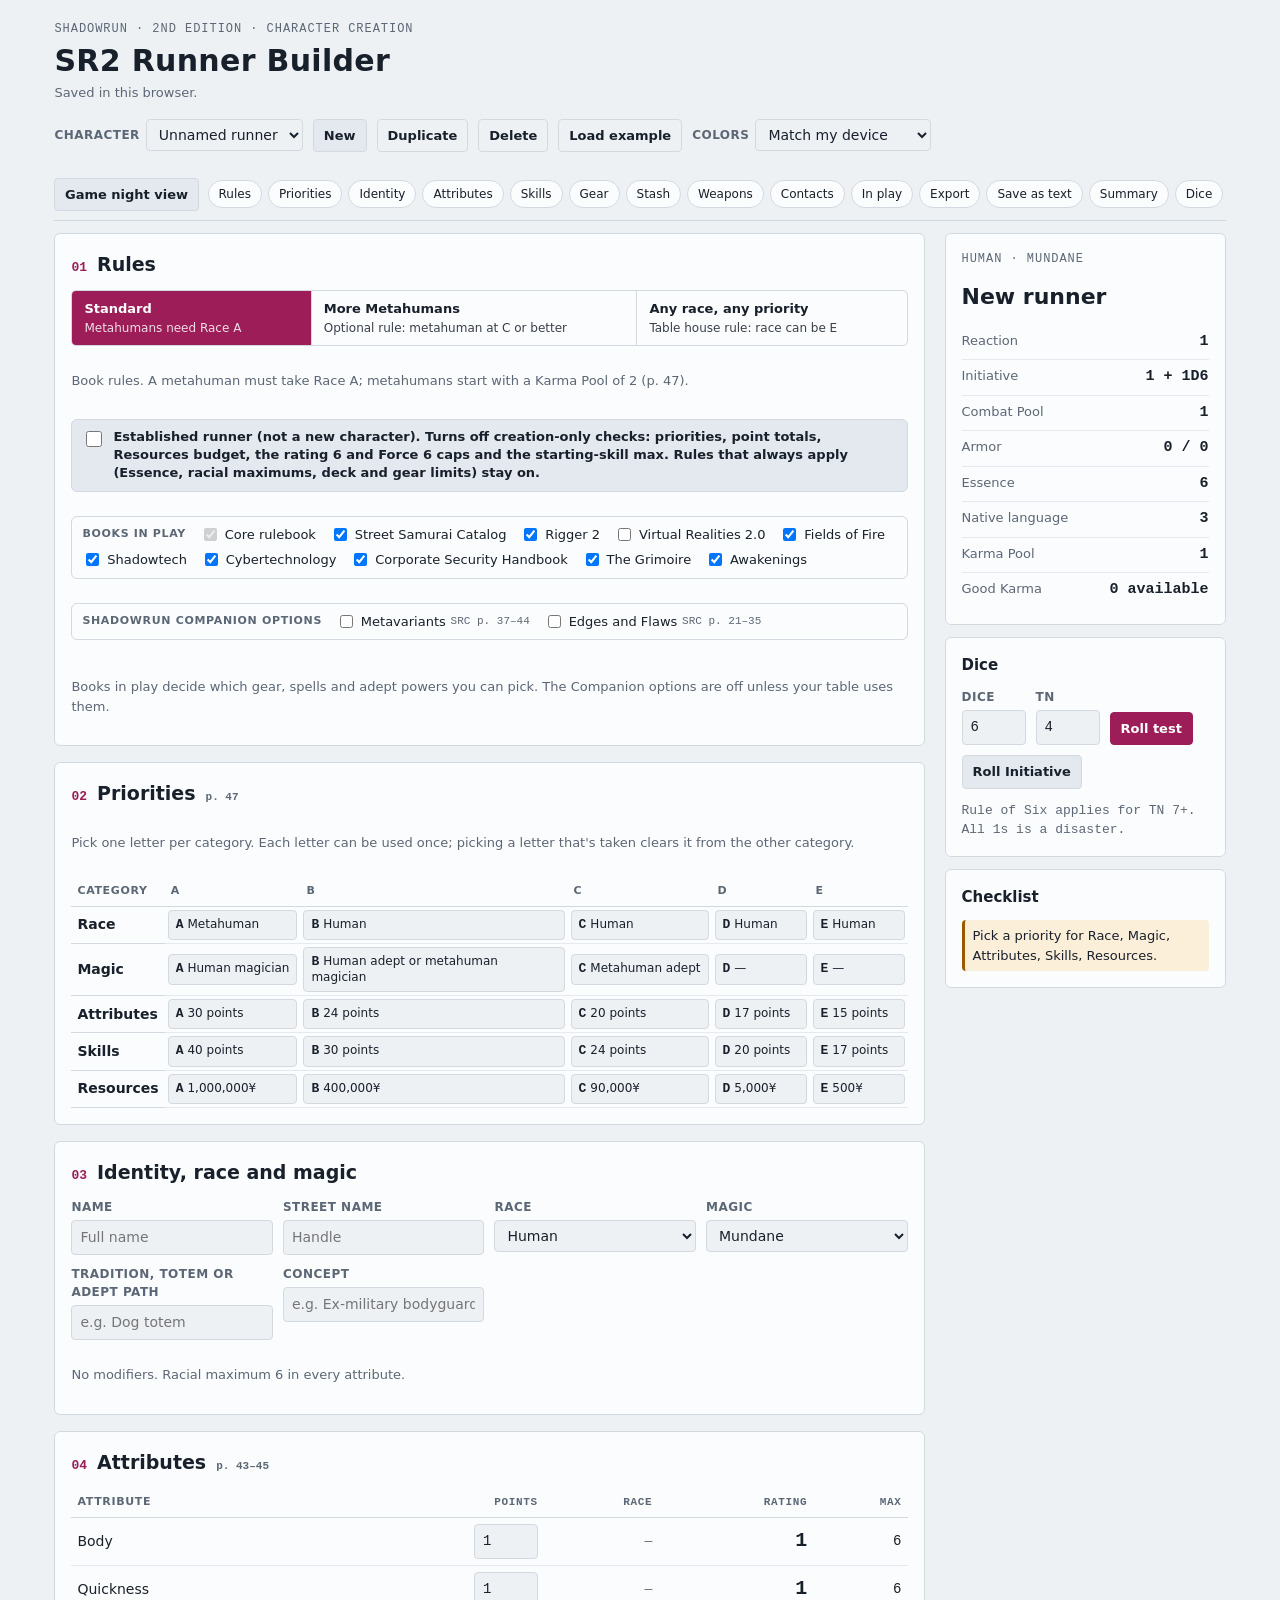
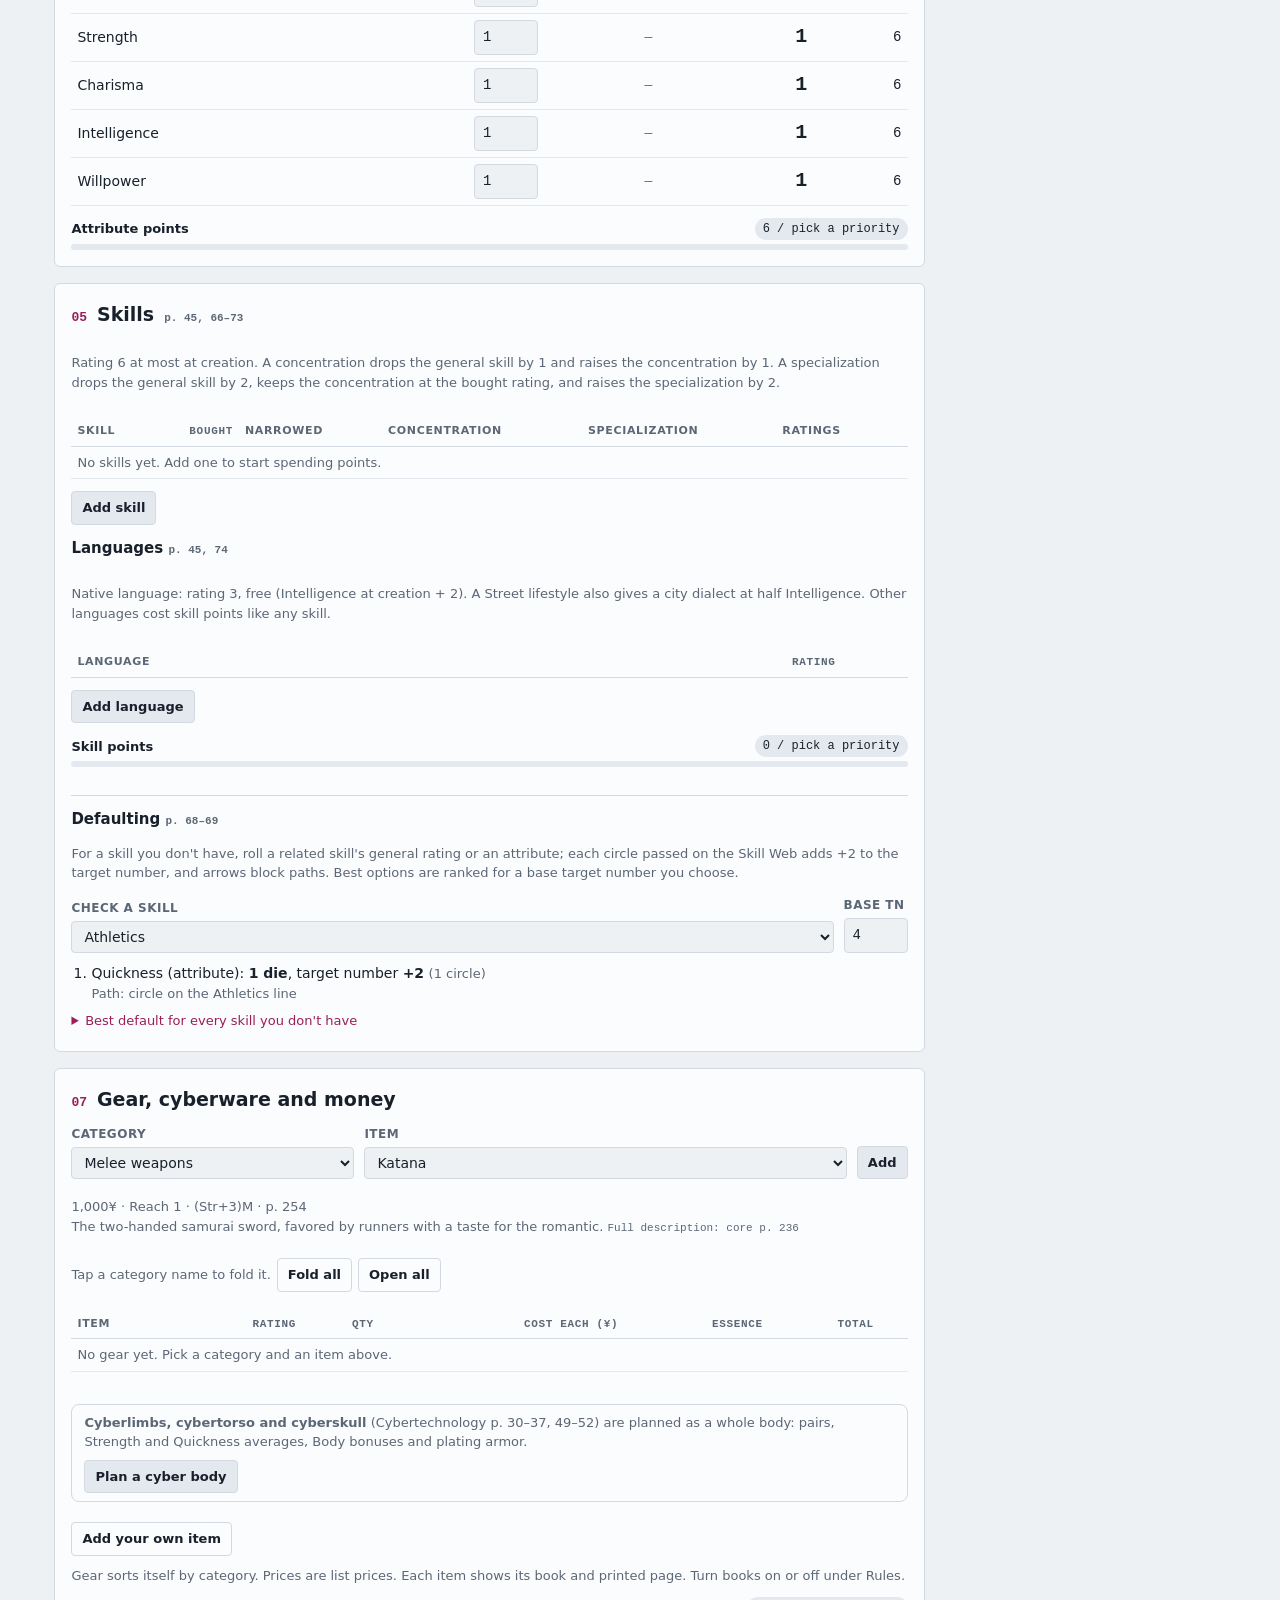
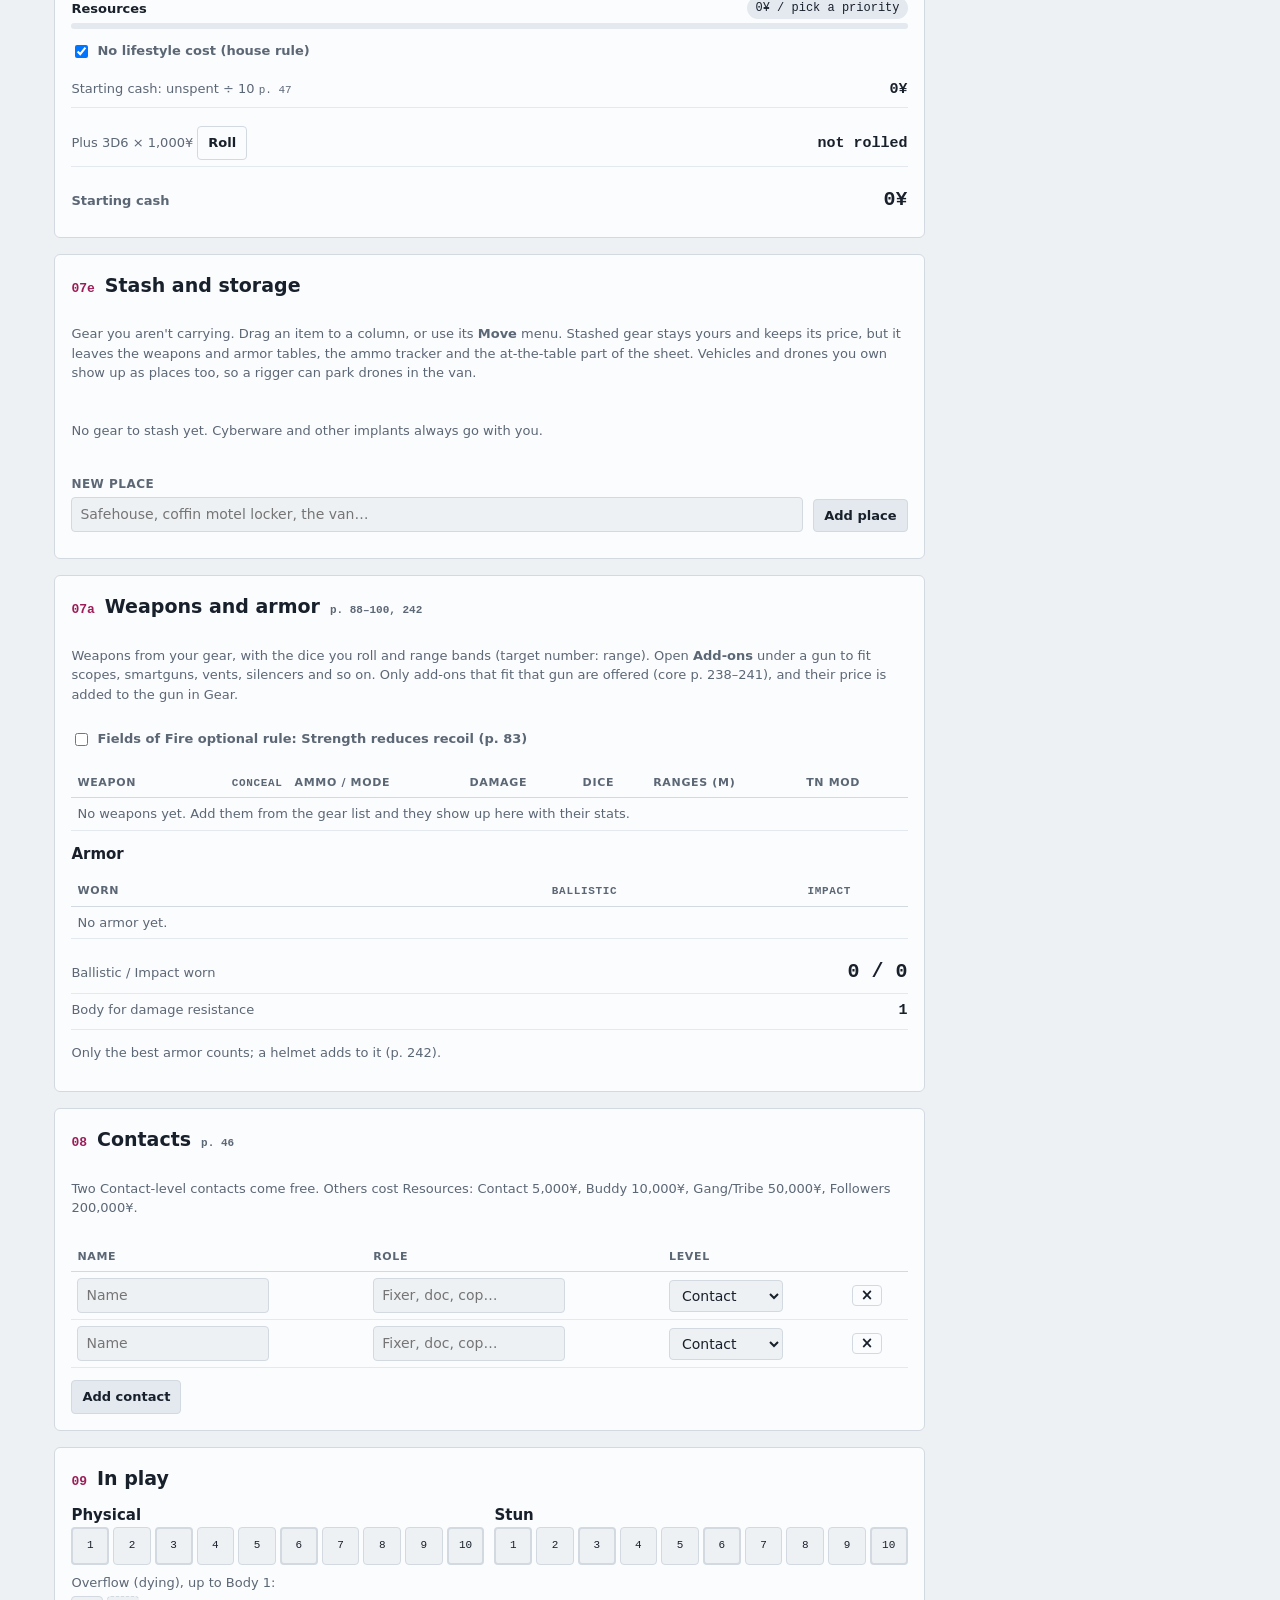
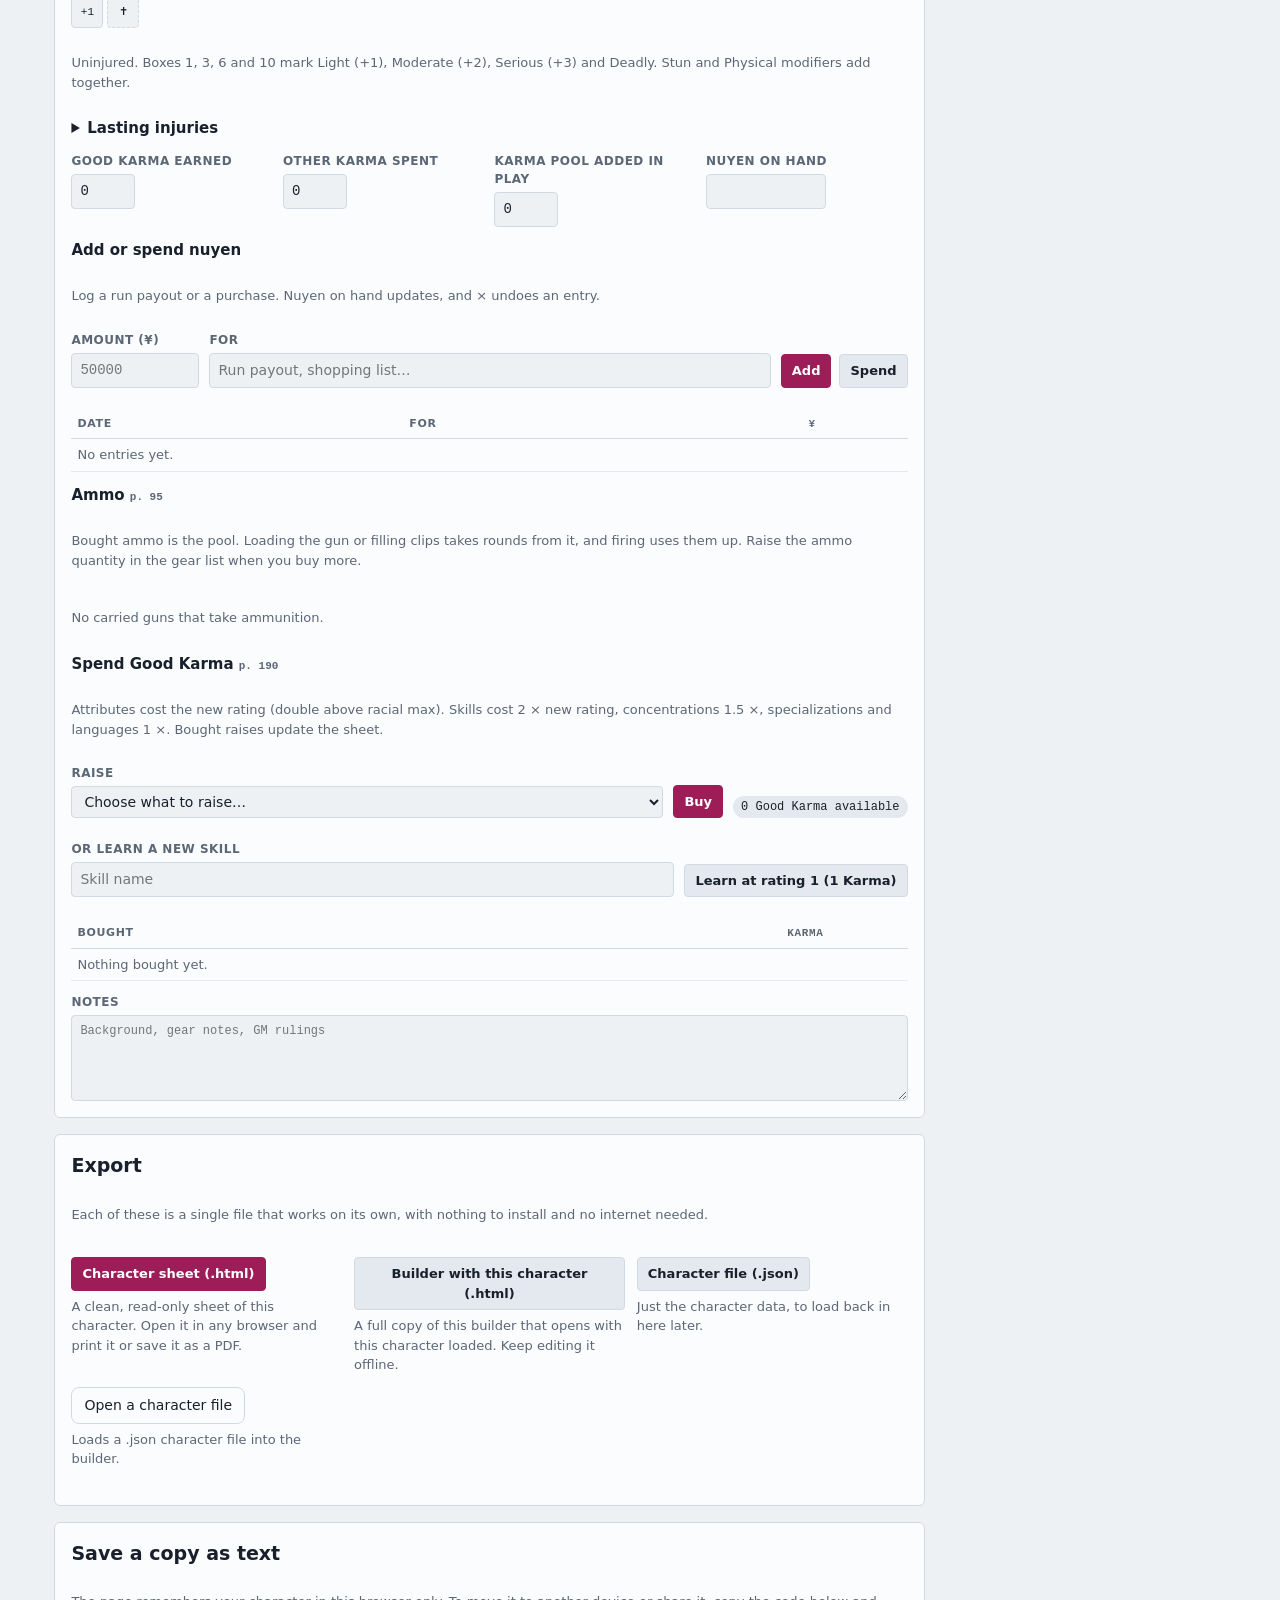
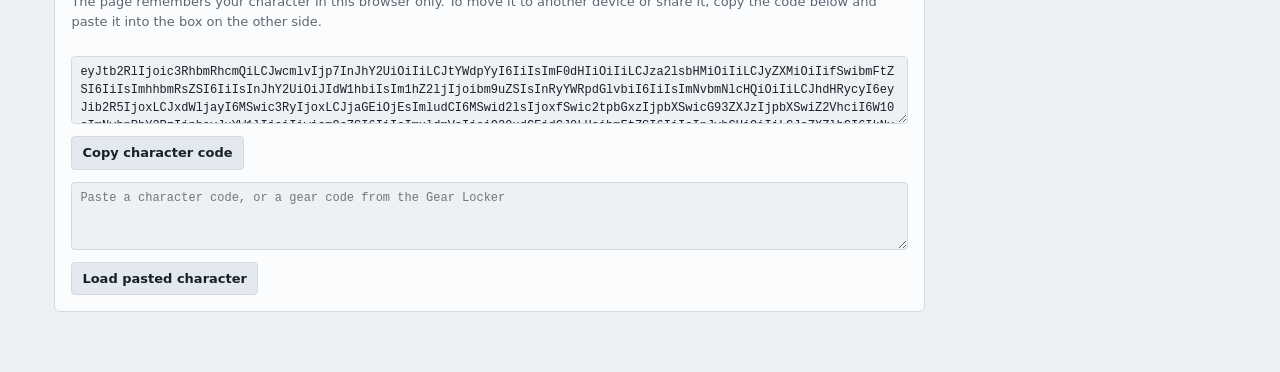
==== builder-classic.html @ 11ab75f8 "Gear Locker: Fixer panel with street prices, availability and delivery odds Availability and Street " ====
<!doctype html>
<html lang="en"><head><meta charset="utf-8"><meta name="viewport" content="width=device-width,initial-scale=1"><title>SR2 Runner Builder</title>
<style id="appCss">
/* Layout: a run-sheet. Sticky summary rail on wide screens, single column on phones. Sections are numbered because character creation is a real sequence. */
:root{
  --bg:#eef1f4; --paper:#fbfcfd; --ink:#18202b; --muted:#5c6776; --line:#d3d9e1; --soft:#e4e9ef;
  --accent:#9c1d58; --accent-ink:#ffffff; --accent-soft:#f5e3ec;
  --ok:#1d7a4a; --ok-soft:#e1f2e8; --warn:#9a5b00; --warn-soft:#fbefd9; --bad:#b3261e; --bad-soft:#fbe5e3;
  --f-display:"Chakra Petch", "Segoe UI", system-ui, sans-serif;
  --f-body:"IBM Plex Sans", system-ui, -apple-system, "Segoe UI", sans-serif;
  --f-mono:"IBM Plex Mono", ui-monospace, Menlo, Consolas, monospace;
}
@media (prefers-color-scheme: dark){:root:not([data-theme="light"]){
  --bg:#12161c; --paper:#1a2029; --ink:#e3e8ef; --muted:#97a2b1; --line:#2e3744; --soft:#232b36;
  --accent:#e2669e; --accent-ink:#1a0d14; --accent-soft:#3a1a2a;
  --ok:#5fcf93; --ok-soft:#173226; --warn:#f0b04d; --warn-soft:#3a2c14; --bad:#ff8a80; --bad-soft:#3d1c1a; color-scheme:dark}}
:root[data-theme="dark"]{
  --bg:#12161c; --paper:#1a2029; --ink:#e3e8ef; --muted:#97a2b1; --line:#2e3744; --soft:#232b36;
  --accent:#e2669e; --accent-ink:#1a0d14; --accent-soft:#3a1a2a;
  --ok:#5fcf93; --ok-soft:#173226; --warn:#f0b04d; --warn-soft:#3a2c14; --bad:#ff8a80; --bad-soft:#3d1c1a; color-scheme:dark}
*{box-sizing:border-box}
body{background:var(--bg);color:var(--ink);font-family:var(--f-body);font-size:0.9375rem;line-height:1.5;margin:0}
.wrap{width:94%;max-width:150rem;margin:0 auto;padding-block:1.25rem 3.75rem;padding-left:max(1rem,env(safe-area-inset-left,0px));padding-right:max(1rem,env(safe-area-inset-right,0px))}
h1,h2,h3{font-family:var(--f-display);text-wrap:balance;margin:0}
h1{font-size:1.875rem;font-weight:700;letter-spacing:.01em}
h2{font-size:1.1875rem;font-weight:600;display:flex;gap:0.625rem;align-items:baseline;flex-wrap:wrap}
h2 .num{font-family:var(--f-mono);font-size:0.8125rem;color:var(--accent);font-weight:600}
h3{font-size:0.9375rem;font-weight:600}
.muted{color:var(--muted)}
.small{font-size:0.8125rem}
.mono,.n{font-family:var(--f-mono);font-variant-numeric:tabular-nums}
header.top{display:flex;justify-content:space-between;gap:1rem;align-items:flex-end;flex-wrap:wrap;margin-bottom:1.125rem}
.tag{font-family:var(--f-mono);font-size:0.75rem;letter-spacing:.08em;text-transform:uppercase;color:var(--muted)}
.layout{display:grid;grid-template-columns:minmax(0,1fr) clamp(17.5rem,24%,27.5rem);gap:1.25rem;align-items:start}
@media (max-width:56.25em){.layout{grid-template-columns:minmax(0,1fr)}}
.col{display:flex;flex-direction:column;gap:1rem;min-width:0}
section.card{background:var(--paper);border:1px solid var(--line);border-radius:0.375rem;padding:1rem;display:flex;flex-direction:column;gap:0.75rem;min-width:0}
.rail{position:sticky;top:calc(env(safe-area-inset-top,0px) + 3.75rem);display:flex;flex-direction:column;gap:0.75rem}
@media (max-width:56.25em){.rail{position:static}}
.row{display:flex;gap:0.625rem;flex-wrap:wrap;align-items:center}
.grid2{display:grid;grid-template-columns:repeat(auto-fit,minmax(12.5rem,1fr));gap:0.625rem}
label{font-size:0.75rem;font-weight:600;color:var(--muted);letter-spacing:.04em;text-transform:uppercase;display:flex;flex-direction:column;gap:0.25rem}
input,select,textarea{font:inherit;font-size:0.875rem;color:var(--ink);background:var(--bg);border:1px solid var(--line);border-radius:0.25rem;padding:0.375rem 0.5rem;min-width:0;text-transform:none;letter-spacing:0;font-weight:400}
input[type=number]{width:4rem;font-family:var(--f-mono)}
input:focus-visible,select:focus-visible,textarea:focus-visible,button:focus-visible{outline:2px solid var(--accent);outline-offset:1px}
button{font:inherit;font-size:0.8125rem;font-weight:600;border-radius:0.25rem;border:1px solid var(--line);background:var(--soft);color:var(--ink);padding:0.375rem 0.625rem;cursor:pointer}
button:hover{border-color:var(--accent)}
button.primary{background:var(--accent);color:var(--accent-ink);border-color:var(--accent)}
button.ghost{background:transparent}
button.x{padding:2px 0.5rem;font-size:0.9375rem;line-height:1;background:transparent}
.seg{display:flex;flex-wrap:wrap;border:1px solid var(--line);border-radius:0.3125rem;overflow:hidden}
.seg button{border:0;border-radius:0;background:transparent;padding:0.5rem 0.75rem;flex:1 1 auto;text-align:left}
.seg button+button{border-left:1px solid var(--line)}
.seg button[aria-pressed="true"]{background:var(--accent);color:var(--accent-ink)}
.seg small{display:block;font-weight:400;font-size:0.75rem;opacity:.85}
.tbl{overflow-x:auto}
table{border-collapse:collapse;width:100%;font-size:0.875rem}
th{font-size:0.6875rem;letter-spacing:.06em;text-transform:uppercase;color:var(--muted);font-weight:600;text-align:left;padding:0.375rem 0.375rem;border-bottom:1px solid var(--line)}
td{padding:0.375rem;border-bottom:1px solid var(--soft);vertical-align:middle}
td.n,th.n{text-align:right}
.prio td.cell{padding:3px}
.prio button.pick{width:100%;min-width:5.75rem;text-align:left;background:var(--bg);font-weight:500;font-size:0.75rem;padding:0.375rem 0.4375rem;line-height:1.25}
.prio button.pick b{font-family:var(--f-mono);font-size:0.8125rem;margin-right:0.25rem}
.prio button.pick[aria-pressed="true"]{background:var(--accent);color:var(--accent-ink);border-color:var(--accent)}
.prio button.pick.taken{opacity:.45}
.prio th.cat{font-family:var(--f-display);font-size:0.875rem;text-transform:none;letter-spacing:0;color:var(--ink);white-space:nowrap}
.big{font-family:var(--f-mono);font-size:1.25rem;font-weight:600}
.stat{display:flex;justify-content:space-between;align-items:baseline;gap:0.5rem;padding:0.375rem 0;border-bottom:1px solid var(--soft)}
.stat:last-child{border-bottom:0}
.stat .k{font-size:0.8125rem;color:var(--muted)}
.stat .v{font-family:var(--f-mono);font-weight:600;font-variant-numeric:tabular-nums;text-align:right}
.budget{display:flex;flex-direction:column;gap:0.25rem}
.bar{height:0.375rem;background:var(--soft);border-radius:3px;overflow:hidden}
.bar i{display:block;height:100%;background:var(--accent)}
.bar.over i{background:var(--bad)}
.bar.full i{background:var(--ok)}
.pill{font-family:var(--f-mono);font-size:0.75rem;padding:2px 0.5rem;border-radius:6.1875rem;background:var(--soft);white-space:nowrap}
.pill.ok{background:var(--ok-soft);color:var(--ok)}
.pill.warn{background:var(--warn-soft);color:var(--warn)}
.pill.bad{background:var(--bad-soft);color:var(--bad)}
ul.issues{list-style:none;margin:0;padding:0;display:flex;flex-direction:column;gap:0.375rem}
ul.issues li{font-size:0.8125rem;padding:0.375rem 0.5rem;border-radius:0.25rem;border-left:3px solid var(--warn);background:var(--warn-soft)}
ul.issues li.bad{border-left-color:var(--bad);background:var(--bad-soft)}
ul.issues li.ok{border-left-color:var(--ok);background:var(--ok-soft)}
.jump{position:sticky;top:0;z-index:15;display:flex;gap:0.5rem;align-items:center;background:var(--bg);padding:0.5rem 0;margin:0 0 0.75rem;border-bottom:1px solid var(--line)}
#jumpLinks{display:flex;gap:0.375rem;overflow-x:auto;min-width:0;flex:1;scrollbar-width:thin;padding-bottom:2px}
.jump a{white-space:nowrap;font-size:0.75rem;padding:0.25rem 0.625rem;border:1px solid var(--line);border-radius:999px;color:var(--ink);text-decoration:none;background:var(--paper)}
.jump a:hover{border-color:var(--accent);color:var(--accent)}
.sesbtn{white-space:nowrap;flex:none}.sesbtn[aria-pressed="true"]{background:var(--accent);color:var(--accent-ink);border-color:var(--accent)}
.card{scroll-margin-top:3.75rem}
tr.gcat td .gfold{all:unset;cursor:pointer;display:inline-flex;gap:0.375rem;align-items:center}
tr.gcat td .gfold::before{content:"▾";display:inline-block;width:0.75em}
tr.gcat.folded td .gfold::before{content:"▸"}
tr.gcat td .gfold:focus-visible{outline:2px solid var(--accent);outline-offset:2px}
.tbl table tr[hidden]{display:none!important}
body.session .card:not(.ses){display:none}
body.session #sec-play{order:-1}
body.session .mbar{display:none!important}
body.session .sesnote{display:block}
.sesnote{display:none;font-size:0.8125rem;color:var(--muted);margin:-0.25rem 0 0.75rem}
@media (max-width:56.25em){body.session .rail{order:-1}body.session .layout{display:flex;flex-direction:column}}
.swbox{margin-top:1rem;border-top:1px solid var(--line);padding-top:0.75rem}.swopts{margin:0.25rem 0 0.5rem 1.25rem;padding:0;font-size:0.875rem}.swopts li{margin:0.375rem 0}.swall summary{cursor:pointer;font-size:0.8125rem;color:var(--accent);margin:0.25rem 0}#swTbl td,#swTbl th{font-size:0.8125rem}
.era{display:inline-block;font-size:0.6875rem;line-height:1.3;padding:0 0.375rem;margin-left:0.375rem;border-radius:999px;border:1px solid var(--accent);color:var(--accent);background:var(--accent-soft);vertical-align:0.1em;white-space:nowrap}
ul.issues li.info{border-left-color:var(--accent);background:var(--accent-soft)}
.estab{display:flex;flex-direction:row;gap:0.5rem;align-items:flex-start;text-transform:none;letter-spacing:0;font-size:0.8125rem;line-height:1.4;margin:0.25rem 0 0.75rem;padding:0.5rem 0.625rem;border:1px solid var(--line);border-radius:0.375rem;background:var(--soft);color:var(--ink);cursor:pointer}.estab input{margin-top:0.2rem;flex:none;width:1rem;height:1rem}
.track{display:grid;grid-template-columns:repeat(10,minmax(0,1fr));gap:0.25rem}
.track button{aspect-ratio:1;padding:0;font-family:var(--f-mono);font-size:0.6875rem;font-weight:500;background:var(--bg);max-width:100%}
.track button.on{background:var(--accent);color:var(--accent-ink);border-color:var(--accent)}
.track .ovf{grid-column:1/-1;display:flex;flex-wrap:wrap;gap:0.25rem;align-items:center;margin-top:0.25rem}.track .ovf .small{width:100%;color:var(--muted)}.track .ovf button{width:2rem;aspect-ratio:auto;height:2rem}.track .ovf button.on{background:var(--bad,#b3261e);border-color:var(--bad,#b3261e);color:#fff}.track .ovf button.die{border-style:dashed}
.injg{display:grid;grid-template-columns:repeat(auto-fill,minmax(7.5rem,1fr));gap:0.5rem}.injg input{width:4rem}
.track button.mark{border-width:2px}
.result{font-family:var(--f-mono);font-size:0.8125rem;color:var(--muted)}
.bad-text{color:var(--bad)} .ok-text{color:var(--ok)}
.confirm{display:flex;gap:0.5rem;align-items:center;flex-wrap:wrap;padding:0.5rem;border:1px solid var(--bad);border-radius:0.3125rem;background:var(--bad-soft);font-size:0.8125rem}
textarea{width:100%;font-family:var(--f-mono);font-size:0.75rem}
.note{font-size:0.8125rem;color:var(--muted)}
.picker{display:flex;flex-wrap:wrap;gap:0.625rem;align-items:flex-end;margin-bottom:0.625rem}.books{display:flex;flex-wrap:wrap;gap:0.375rem 0.875rem;align-items:center;margin-bottom:0.75rem;padding:0.5rem 0.625rem;border:1px solid var(--line);border-radius:6px;font-size:0.8125rem}.books .k{font-weight:700;font-size:0.6875rem;letter-spacing:.06em;text-transform:uppercase;color:var(--muted)}.books label.bk{flex-direction:row;align-items:center;gap:0.3rem;text-transform:none;letter-spacing:0;font-size:0.8125rem;font-weight:500;color:var(--ink)}.picker .grow{flex:1 1 13.75rem}.picker select{width:100%}
tr.gcat td{background:var(--line);font-size:0.6875rem;letter-spacing:.06em;text-transform:uppercase;font-weight:600;color:var(--muted);padding:0.375rem}
tr.gcat td .sub{float:right;font-family:var(--f-mono);letter-spacing:0;text-transform:none}
.gstat{font-size:0.75rem;color:var(--muted)}.stboard{display:grid;grid-template-columns:repeat(auto-fit,minmax(14rem,1fr));gap:0.625rem}
.stcol{border:1px solid var(--line);border-radius:6px;padding:0.5rem;min-height:5rem;display:flex;flex-direction:column;gap:0.375rem;background:var(--soft)}
.stcol.carry{background:transparent;border-color:var(--accent)}
.stcol.over{outline:2px dashed var(--accent);outline-offset:2px}
.sth{display:flex;align-items:baseline;gap:0.5rem;justify-content:space-between}.sth b{font-size:0.875rem}
.stlist{display:flex;flex-direction:column;gap:0.3rem}
.stchip{display:flex;align-items:center;gap:0.375rem;justify-content:space-between;border:1px solid var(--line);border-radius:5px;padding:0.3rem 0.4rem;background:var(--bg);font-size:0.8125rem;cursor:grab}
.stchip.drag{opacity:.4}.stchip span{min-width:0;overflow-wrap:anywhere}.stchip i{color:var(--muted);font-style:normal}
.stchip select{width:auto;max-width:7.5rem;font-size:0.75rem;padding:0.15rem 0.3rem;min-height:0;flex:none}
.stempty{margin:0.25rem 0;font-size:0.75rem}.stcat{font-size:0.6875rem;font-weight:600;letter-spacing:.04em;text-transform:uppercase;color:var(--muted);margin:0.375rem 0 0.1rem}
.quick{display:none}body.session .quick{display:block}
body.session #sec-skills>*:not(h2):not(.quick),body.session #magicCard>*:not(h2):not(.quick){display:none!important}
.qrow{display:flex;justify-content:space-between;gap:0.75rem;padding:0.4rem 0;border-bottom:1px solid var(--line);font-size:0.875rem}.qrow .mono{white-space:nowrap}.qrow small{display:block;color:var(--muted);font-size:0.75rem}
.amcard{border:1px solid var(--line);border-radius:6px;padding:0.625rem 0.75rem;margin-bottom:0.625rem;display:grid;gap:0.4rem}.amhead{display:flex;flex-wrap:wrap;gap:0.25rem 0.625rem;align-items:baseline}.amrow{display:flex;flex-wrap:wrap;align-items:center;gap:0.375rem 0.625rem}.amk{font-size:0.6875rem;font-weight:600;letter-spacing:.04em;text-transform:uppercase;color:var(--muted);min-width:5.5rem}.amv{font-size:1.25rem;font-weight:700}.amv small{font-size:0.8125rem;color:var(--muted);font-weight:500}.ambtn{display:flex;gap:0.375rem;flex-wrap:wrap}.amempty{opacity:.55}.amsel{flex-direction:row;align-items:center;gap:0.375rem}.amsel select{width:auto;font-size:0.8125rem}.amact button{font-size:0.8125rem}.forgun{display:flex;flex-wrap:wrap;align-items:center;gap:0.375rem;margin-top:0.25rem}.forgun label{display:inline;text-transform:none;letter-spacing:0;font-weight:600}.forgun select{font-size:0.75rem;width:auto;max-width:14rem;min-height:0;padding:0.2rem 0.4rem}
.gdesc{max-width:30rem;font-style:italic}.desc{font-style:normal}
.mbar{display:none;position:fixed;left:0;right:0;bottom:0;z-index:20;gap:0.5rem;align-items:baseline;padding:0.625rem 1rem calc(0.625rem + env(safe-area-inset-bottom));background:var(--paper);border-top:3px solid var(--line);color:var(--ink);text-decoration:none;font-size:0.8125rem;box-shadow:0 -4px 12px rgba(0,0,0,.08)}
.mbar span{overflow:hidden;text-overflow:ellipsis;white-space:nowrap;min-width:0;color:var(--muted)}.mbar b{white-space:nowrap}
.mbar.bad{border-top-color:var(--bad)}.mbar.warn{border-top-color:var(--warn)}.mbar.ok{border-top-color:var(--ok)}
.wbrow td{padding-top:0!important;border-top:0!important}#weapTbl td{vertical-align:top}#weapTbl td.small{white-space:nowrap}
.wb{margin-top:0;font-size:0.8125rem}.wb summary{cursor:pointer;color:var(--accent);font-weight:600}
.wbg{display:grid;grid-template-columns:repeat(auto-fill,minmax(190px,1fr));gap:0.5rem;margin:0.5rem 0}
.wbs{display:flex;flex-direction:column;gap:2px;min-width:0;text-transform:none;letter-spacing:0;font-weight:500}.wbs>span{font-size:0.6875rem;text-transform:uppercase;letter-spacing:.06em;color:var(--muted)}.wbs select{width:100%;min-width:0}.wbs em{font-style:normal;font-size:0.8125rem}
.wbw{margin:0.25rem 0;padding:4px 8px;border-left:3px solid var(--warn);font-size:0.75rem;background:var(--warn-soft)}
.wbfx{margin:0.25rem 0 0;padding-left:1.1rem;font-size:0.75rem;color:var(--muted);max-width:60ch}
.exp{display:grid;grid-template-columns:repeat(auto-fit,minmax(13.75rem,1fr));gap:0.75rem;margin:0.5rem 0}.exp .note{margin:0.375rem 0 0}
.filebtn{display:inline-flex;flex-direction:row;cursor:pointer;text-transform:none;letter-spacing:0;font-size:0.875rem;font-weight:500;color:var(--ink);border:1px solid var(--line);border-radius:0.5rem;padding:0.4375rem 0.75rem;background:var(--card)}.filebtn input{position:absolute;opacity:0;width:1px;height:1px}.filebtn:focus-within{outline:2px solid var(--accent)}
@media print{.top .row,#confirmBox{display:none}}
@media (max-width:40em){
  .wrap{width:100%}
  .tbl table thead{display:none}
  .tbl table tr{display:grid;grid-template-columns:repeat(2,minmax(0,1fr));gap:0.25rem 0.625rem;padding:0.5rem 0;border-bottom:1px solid var(--line)}
  .tbl table td{border:0;padding:2px 0;text-align:left!important}
  .tbl table td:first-child{grid-column:1/-1}
  .tbl table tr.gcat{display:block}.tbl table tr.gcat td{display:block}
  .prio tr{grid-template-columns:repeat(3,minmax(0,1fr))!important}.prio th.cat{grid-column:1/-1}
  #attrBody tr{grid-template-columns:repeat(4,minmax(0,1fr))}
  #attrBody td:nth-child(2)::before{content:"Points";display:block;color:var(--muted);font-size:0.6875rem}
  #attrBody td:nth-child(3)::before{content:"Race";display:block;color:var(--muted);font-size:0.6875rem}
  #attrBody td:nth-child(4)::before{content:"Rating";display:block;color:var(--muted);font-size:0.6875rem}
  #attrBody td:nth-child(5)::before{content:"Max";display:block;color:var(--muted);font-size:0.6875rem}
  #attrBody input{max-width:4rem}
  #swTbl tr{grid-template-columns:repeat(3,minmax(0,1fr))}#swTbl td:nth-child(2)::before{content:"Use ";color:var(--muted);font-size:0.6875rem}#swTbl td:nth-child(3)::before{content:"Dice ";color:var(--muted);font-size:0.6875rem}#swTbl td:nth-child(4)::before{content:"TN ";color:var(--muted);font-size:0.6875rem}
  #skillBody td:nth-child(2)::before{content:"Bought ";color:var(--muted);font-size:0.6875rem}
  #gearBody td.na{display:none}
  #gearBody td:nth-child(2)::before{content:"Rating ";color:var(--muted);font-size:0.6875rem}
  #gearBody td:nth-child(3)::before{content:"Qty ";color:var(--muted);font-size:0.6875rem}
  #gearBody td:nth-child(4)::before{content:"Each ";color:var(--muted);font-size:0.6875rem}
  #gearBody td:nth-child(5)::before{content:"Essence ";color:var(--muted);font-size:0.6875rem}
  #gearBody td:nth-child(6)::before{content:"Total ";color:var(--muted);font-size:0.6875rem}
  #weapBody td:nth-child(2)::before{content:"Conceal ";color:var(--muted);font-size:0.6875rem}
  #weapBody td:nth-child(5)::before{content:"Dice ";color:var(--muted);font-size:0.6875rem}
  #weapBody td:nth-child(7)::before{content:"TN mod ";color:var(--muted);font-size:0.6875rem}
  #weapBody td:nth-child(3)::before{content:"Ammo / mode ";color:var(--muted);font-size:0.6875rem;display:block}
  #weapBody td:nth-child(4)::before{content:"Damage ";color:var(--muted);font-size:0.6875rem}
  #weapBody td:nth-child(6)::before{content:"Ranges (TN: m) ";color:var(--muted);font-size:0.6875rem;display:block}
  #weapBody tr.wbrow td::before{content:none!important}
  #armorBody td:nth-child(2)::before{content:"Ballistic ";color:var(--muted);font-size:0.6875rem}
  #armorBody td:nth-child(3)::before{content:"Impact ";color:var(--muted);font-size:0.6875rem}
  .mbar{display:flex}
  body{padding-bottom:3.5rem}
  .seg{flex-direction:column}.seg button+button{border-left:0;border-top:1px solid var(--line)}
  header.top .row{width:100%}
}
.pg{font-family:var(--f-mono);font-size:0.6875rem;color:var(--muted)}
[hidden]{display:none!important}
@media (prefers-reduced-motion:reduce){*{transition:none!important}}
#vehBuild h3{margin:1rem 0 0.25rem}.vbuild{border:1px solid var(--line);border-radius:0.5rem;padding:0.5rem 0.75rem;margin:0.5rem 0;background:var(--paper)}.vbuild>summary{font-size:0.875rem}
.vbar{margin:6px 0}.vb-l{display:flex;justify-content:space-between;font-size:.8125rem}.vb-l b{font-family:var(--mono,monospace);font-weight:600}.vb-t{height:6px;border-radius:3px;background:var(--soft);overflow:hidden;margin-top:3px}.vb-t i{display:block;height:100%;background:var(--accent)}
.vtiles{display:grid;grid-template-columns:repeat(auto-fill,minmax(92px,1fr));gap:6px;margin:8px 0}.vt{border:1px solid var(--line);border-radius:6px;padding:6px 8px}.vt span{display:block;font-size:.6875rem;text-transform:uppercase;letter-spacing:.05em;color:var(--muted)}.vt b{font-size:1rem}.vt em{display:block;font-style:normal;font-size:.75rem;color:var(--muted)}.vt.chg{border-color:var(--accent)}.vt.chg b{color:var(--accent)}
.ulist,.plist,.vno{list-style:none;margin:6px 0 10px;padding:0;display:grid;gap:8px}.ucard{border:1px solid var(--line);border-radius:8px;padding:9px 12px}
.uc-h{display:flex;align-items:baseline;gap:8px}.uc-h .pg{flex:1}.vbx{border:0;background:none;color:var(--muted);font-size:1.1rem;cursor:pointer;padding:0 4px}
.uc-d,.pl-d{margin:4px 0 0;font-size:.8125rem;line-height:1.45}.uc-c{display:flex;flex-wrap:wrap;align-items:center;gap:6px 16px;margin-top:8px;font-size:.8125rem}
.uc-r{flex-direction:row!important;align-items:center;gap:6px;text-transform:none!important;letter-spacing:0!important;font-size:.8125rem!important}.uc-n{font-variant-numeric:tabular-nums}
.pguide{margin-top:10px;border:1px solid var(--line);border-radius:8px;padding:4px 12px}.pguide summary{cursor:pointer;font-weight:600;padding:6px 0;font-size:.875rem}
.plist{gap:0}.plist li{border-top:1px solid var(--line);padding:9px 0}.pl-h{display:flex;align-items:flex-start;justify-content:space-between;gap:12px}
.padd{flex:none;font:inherit;font-size:.8125rem;font-weight:600;padding:3px 12px;border-radius:6px;border:1px solid var(--line);background:var(--soft);color:var(--ink);cursor:pointer}
.vg{margin:12px 0 2px;font-size:.6875rem;text-transform:uppercase;letter-spacing:.06em;color:var(--muted)}.vno li{font-size:.8125rem}
.xfer{display:flex;flex-wrap:wrap;justify-content:space-between;align-items:center;gap:0.75rem;border:1px solid var(--accent);border-left-width:4px;border-radius:0.5rem;background:var(--paper);padding:0.75rem 1rem;margin:0 0 1rem}.xpay{display:flex;gap:0.375rem;align-items:center;font-size:0.875rem;margin:0.375rem 0;text-transform:none;letter-spacing:0;font-weight:500}.xfer[hidden]{display:none}.xfer .note{display:block}
.glink{font-size:0.75rem;font-weight:600;color:var(--accent);text-decoration:none;white-space:nowrap}.glink:hover{text-decoration:underline}#lockerTop{display:inline-block;margin-top:0.25rem}#lockerTop[hidden]{display:none}
.notebtn{font:inherit;font-size:.75rem;margin-top:.25rem;padding:1px 8px;border:1px dashed var(--line);border-radius:4px;background:transparent;color:var(--muted);cursor:pointer}.notebtn:hover{color:var(--ink);border-color:var(--muted)}
</style></head><body>
<div class="wrap" id="appRoot">
  <header class="top">
    <div>
      <div class="tag">Shadowrun · 2nd Edition · character creation</div>
      <h1>SR2 Runner Builder</h1>
      <div class="note" id="saveState">Changes save in this browser.</div>
      <a class="glink" id="lockerTop" hidden="" target="_blank" rel="noopener">Open the Gear Locker ↗</a>
    </div>
    <div class="row">
      <label for="rosterSel" style="flex-direction:row;align-items:center;gap:0.375rem">Character<select id="rosterSel" style="max-width:13.75rem"></select></label>
      <button id="btnNew">New</button>
      <button id="btnDup" class="ghost">Duplicate</button>
      <button id="btnDel" class="ghost">Delete</button>
      <button id="btnExample" class="ghost">Load example</button>
      <label for="skinSel" style="flex-direction:row;align-items:center;gap:0.375rem">Colors<select id="skinSel" style="max-width:11rem"><option value="system" selected="">Match my device</option><option value="light">Light</option><option value="dark">Dark</option><option value="matrix">Matrix (green screen)</option><option value="neon">Neon (Seattle at night)</option><option value="amber">Amber terminal</option><option value="paper">Paper (printed sheet)</option><option value="contrast">High contrast</option></select></label>
    </div>
  </header>
  <nav class="jump" id="jump" aria-label="Sections"><button id="sesBtn" class="sesbtn" aria-pressed="false" title="Show only what you need at the table">Game night view</button><div id="jumpLinks"></div></nav>
  <div id="xferBar" class="xfer" hidden="" role="status"></div>
  <p class="sesnote" id="sesNote">Game night view: only what you need at the table. Build sections are hidden, not changed. Turn it off with the button above.</p>
  <div id="confirmBox" hidden=""></div>

  <div class="layout">
    <div class="col">

      <section class="card" id="sec-rules" data-jump="Rules">
        <h2><span class="num">01</span> Rules</h2>
        <div class="seg" id="modeSeg" role="group" aria-label="Priority rules">
          <button data-mode="standard">Standard<small>Metahumans need Race A</small></button>
          <button data-mode="more">More Metahumans<small>Optional rule: metahuman at C or better</small></button>
          <button data-mode="house">Any race, any priority<small>Table house rule: race can be E</small></button>
        </div>
        <p class="note" id="modeNote"></p>
        <label class="bk estab" for="established"><input type="checkbox" id="established"> <span><b>Established runner</b> (not a new character). Turns off creation-only checks: priorities, point totals, Resources budget, the rating 6 and Force 6 caps and the starting-skill max. Rules that always apply (Essence, racial maximums, deck and gear limits) stay on.</span></label>
        <div class="books" id="bookRow"></div>
        <div class="books"><span class="k">Shadowrun Companion options</span><label class="bk"><input type="checkbox" id="optMeta"> Metavariants <span class="pg">SRC p. 37–44</span></label><label class="bk"><input type="checkbox" id="optEF"> Edges and Flaws <span class="pg">SRC p. 21–35</span></label></div>
        <p class="note">Books in play decide which gear, spells and adept powers you can pick. The Companion options are off unless your table uses them.</p>
      </section>

      <section class="card" id="sec-prio" data-jump="Priorities">
        <h2><span class="num">02</span> Priorities <span class="pg">p. 47</span></h2>
        <p class="note">Pick one letter per category. Each letter can be used once; picking a letter that's taken clears it from the other category.</p>
        <div class="tbl"><table class="prio"><thead><tr><th>Category</th><th>A</th><th>B</th><th>C</th><th>D</th><th>E</th></tr></thead><tbody id="prioBody"></tbody></table></div>
      </section>

      <section class="card" id="sec-id" data-jump="Identity">
        <h2><span class="num">03</span> Identity, race and magic</h2>
        <div class="grid2">
          <label for="fName">Name<input id="fName" placeholder="Full name"></label>
          <label for="fHandle">Street name<input id="fHandle" placeholder="Handle"></label>
          <label for="fRace">Race<select id="fRace"></select></label>
          <label for="fMagic">Magic<select id="fMagic"></select></label>
          <label for="fTradition">Tradition, totem or adept path<input id="fTradition" placeholder="e.g. Dog totem"></label>
          <label for="fConcept">Concept<input id="fConcept" placeholder="e.g. Ex-military bodyguard"></label>
        </div>
        <p class="note" id="raceTraits"></p>
        <div id="efBox" hidden="">
          <h3>Edges and Flaws <span class="pg">SRC p. 35</span></h3>
          <p class="note">With the priority system, Edges and Flaws must add up to zero (SRC p. 22). Edges can’t push a rating past the creation limits, target numbers never drop below 2, and Edges and Flaws with the same effect don’t stack. Buying off a Flaw later costs 10 × its value in Good Karma.</p>
          <div class="tbl"><table><thead><tr><th>Edge or Flaw</th><th>Type</th><th class="n">Value</th><th>Note</th><th></th></tr></thead><tbody id="efBody"></tbody></table></div>
          <div class="picker"><label for="efPick">Add<select id="efPick"></select></label><button id="efAdd">Add</button></div>
          <p class="note" id="efPrev"></p>
          <div class="budget" id="efBudget"></div>
        </div>
      </section>

      <section class="card" id="sec-attr" data-jump="Attributes">
        <h2><span class="num">04</span> Attributes <span class="pg">p. 43–45</span></h2>
        <div class="tbl"><table><thead><tr><th>Attribute</th><th class="n">Points</th><th class="n">Race</th><th class="n">Rating</th><th class="n">Max</th></tr></thead><tbody id="attrBody"></tbody></table></div>
        <div class="budget" id="attrBudget"></div>
      </section>

      <section class="card ses" id="sec-skills" data-jump="Skills">
        <h2><span class="num">05</span> Skills <span class="pg">p. 45, 66–73</span></h2>
        <div class="quick" id="skillQuick"></div>
        <p class="note">Rating 6 at most at creation. A concentration drops the general skill by 1 and raises the concentration by 1. A specialization drops the general skill by 2, keeps the concentration at the bought rating, and raises the specialization by 2.</p>
        <div class="tbl"><table><thead><tr><th>Skill</th><th class="n">Bought</th><th>Narrowed</th><th>Concentration</th><th>Specialization</th><th>Ratings</th><th></th></tr></thead><tbody id="skillBody"></tbody></table></div>
        <datalist id="skillList"></datalist>
        <div class="row"><button id="addSkill">Add skill</button></div>
        <h3>Languages <span class="pg">p. 45, 74</span></h3>
        <p class="note"><span id="langNative"></span> A Street lifestyle also gives a city dialect at half Intelligence. Other languages cost skill points like any skill.</p>
        <div class="tbl"><table id="langTbl"><thead><tr><th>Language</th><th class="n">Rating</th><th></th></tr></thead><tbody id="langBody"></tbody></table></div>
        <div class="row"><button id="addLang">Add language</button></div>
        <div class="budget" id="skillBudget"></div>
        <div id="swBox" class="swbox"></div>
      </section>

      <section class="card ses" id="magicCard" data-jump="Magic">
        <h2><span class="num">06</span> <span id="magicTitle">Spells and powers</span></h2>
        <div class="quick" id="powerQuick"></div>
        <p class="note" id="magicNote"></p>
        <div class="grid2" id="totemRow" hidden=""><label for="totem">Totem <span class="pg">p. 119</span><select id="totem"></select></label><p class="note" id="totemNote" style="align-self:end"></p></div>
        <div class="picker" id="spellPick" hidden="">
          <label for="spCat">Spell category<select id="spCat"></select></label>
          <label for="spName" class="grow">Spell <span class="pg">p. 151–158</span><select id="spName"></select></label>
          <label for="spForce">Force <span class="pg">max 6 at creation</span><input type="number" id="spForce" min="1" max="6" value="3"></label>
          <button id="spAdd">Add spell</button>
          <div class="note" id="spPrev" style="flex-basis:100%"></div>
        </div>
        <p class="note" id="fociNote" hidden=""></p>
        <div class="tbl"><table><thead id="powerHead"></thead><tbody id="powerBody"></tbody></table></div>
        <label id="irErrataRow" for="irErrata" style="flex-direction:row;align-items:center;gap:0.375rem;text-transform:none;letter-spacing:0;font-size:0.8125rem"><input type="checkbox" id="irErrata"> Errata: Increased Reflexes +2 dice costs 3, not 4</label>
        <div class="row"><button id="addPower">Add</button></div>
        <div class="budget" id="powerBudget"></div>
      </section>

      <section class="card" id="sec-gear" data-jump="Gear">
        <h2><span class="num">07</span> Gear, cyberware and money</h2>
        <div class="picker">
          <label for="gCat">Category<select id="gCat"></select></label>
          <label for="gItem" class="grow">Item<select id="gItem"></select></label>
          <label for="gRate" id="gRateWrap"><span id="gRateLab">Rating</span><input type="number" id="gRate" min="1" value="1" style="width:4.375rem"></label>
          <button id="gAdd">Add</button>
        </div>
        <div class="note" id="gPreview" style="margin:-0.25rem 0 0.625rem"></div>
        <div class="row" style="margin:0 0 0.375rem;gap:0.375rem"><span class="note">Tap a category name to fold it.</span><button class="ghost" id="foldAll" type="button">Fold all</button><button class="ghost" id="openAll" type="button">Open all</button></div>
        <div class="tbl"><table><thead><tr><th>Item</th><th class="n">Rating</th><th class="n">Qty</th><th class="n">Cost each (¥)</th><th class="n">Essence</th><th class="n">Total</th><th></th></tr></thead><tbody id="gearBody"></tbody></table></div>
        <div id="hostBuild"></div>
        <div id="cbBuild"></div>
        <div class="row"><button id="addGear" class="ghost">Add your own item</button><span class="note">Gear sorts itself by category. Prices are list prices. Each item shows its book and printed page. Turn books on or off under Rules.</span></div>
        <div class="budget" id="resBudget"></div>
        <div class="row">
          <label for="lifestyleOff" style="flex-direction:row;align-items:center;gap:0.375rem;text-transform:none;letter-spacing:0;font-size:0.8125rem"><input type="checkbox" id="lifestyleOff"> No lifestyle cost (house rule)</label>
        </div>
        <div class="stat"><span class="k">Starting cash: unspent ÷ 10 <span class="pg">p. 47</span></span><span class="v" id="cashFromLeft"></span></div>
        <div class="stat"><span class="k">Plus 3D6 × 1,000¥ <button id="rollCash" class="ghost">Roll</button></span><span class="v" id="cashRoll"></span></div>
        <div class="stat"><span class="k"><b>Starting cash</b></span><span class="v big" id="cashTotal"></span></div>
      </section>

      <section class="card ses" id="sec-stash" data-jump="Stash">
        <h2><span class="num">07e</span> Stash and storage</h2>
        <p class="note">Gear you aren't carrying. Drag an item to a column, or use its <b>Move</b> menu. Stashed gear stays yours and keeps its price, but it leaves the weapons and armor tables, the ammo tracker and the at-the-table part of the sheet. Vehicles and drones you own show up as places too, so a rigger can park drones in the van.</p>
        <div class="stboard" id="stBoard"></div>
        <div class="picker" style="margin-top:0.625rem"><label for="stNew" class="grow">New place<input id="stNew" placeholder="Safehouse, coffin motel locker, the van…" maxlength="40"></label><button id="stAdd">Add place</button></div>
      </section>

      <section class="card ses" id="sec-weap" data-jump="Weapons">
        <h2><span class="num">07a</span> Weapons and armor <span class="pg">p. 88–100, 242</span></h2>
        <p class="note">Weapons from your gear, with the dice you roll and range bands (target number: range). Open <b>Add-ons</b> under a gun to fit scopes, smartguns, vents, silencers and so on. Only add-ons that fit that gun are offered (core p. 238–241), and their price is added to the gun in Gear.</p>
        <label id="optRecoilRow" for="optRecoil" hidden="" style="flex-direction:row;align-items:center;gap:0.375rem;text-transform:none;letter-spacing:0;font-size:0.8125rem;margin-bottom:0.5rem"><input type="checkbox" id="optRecoil"> Fields of Fire optional rule: Strength reduces recoil (p. 83)</label>
        <div class="tbl"><table id="weapTbl"><thead><tr><th>Weapon</th><th class="n">Conceal</th><th>Ammo / mode</th><th>Damage</th><th>Dice</th><th>Ranges (m)</th><th>TN mod</th></tr></thead><tbody id="weapBody"></tbody></table></div>
        <h3>Armor</h3>
        <div class="tbl"><table><thead><tr><th>Worn</th><th class="n">Ballistic</th><th class="n">Impact</th><th></th></tr></thead><tbody id="armorBody"></tbody></table></div>
        <div id="armorTotal"></div>
      </section>

      <section class="card ses" id="deckCard" data-jump="Deck" hidden="">
        <h2><span class="num">07b</span> Cyberdeck <span class="pg" id="deckPg">p. 172–175</span></h2>
        <div id="deckStats"></div>
        <div id="vr2Design" hidden=""></div>
        <h3>Programs <span class="pg" id="progPg"></span></h3>
        <p class="note">Tick a program to put it on the deck, then pick its rating (size and price shown); tick Loaded for the ones in active memory for the run. Greyed-out ones don’t fit the free storage. Each one is also a line in Gear.</p>
        <div id="progList"></div>
        <div class="budget" id="memBudget"></div>
      </section>

      <section class="card ses" id="rigCard" data-jump="Rigging" hidden="">
        <h2><span class="num">07c</span> Rigging <span class="pg" id="rigPg">p. 85, 104, 264</span></h2>
        <div id="rigStats"></div>
        <p class="note">Vehicle stats from the book: core p. 264–265 (cruise/max speed), FoF p. 62–69, or the Rigger 2 list p. 148–166 (one Speed number; Pilot shows Autonav when a vehicle has no Pilot). A red box means that stat isn’t listed here; fill it in from the book.</p>
        <div class="tbl"><table><thead><tr><th>Vehicle</th><th>Hand.</th><th>Speed</th><th>Body</th><th>Armor</th><th>Sig.</th><th>Pilot</th></tr></thead><tbody id="vehBody"></tbody></table></div>
        <div id="vehBuild"></div>
      </section>

      <section class="card ses" id="softCard" data-jump="Skillsofts" hidden="">
        <h2><span class="num">07d</span> Skillsofts <span class="pg">p. 248</span></h2>
        <div class="tbl"><table><thead><tr><th>Soft</th><th class="n">Rating</th><th class="n">Size</th></tr></thead><tbody id="softBody"></tbody></table></div>
        <p class="note" id="softNote"></p>
      </section>

      <section class="card" id="sec-contacts" data-jump="Contacts">
        <h2><span class="num">08</span> Contacts <span class="pg">p. 46</span></h2>
        <p class="note">Two Contact-level contacts come free. Others cost Resources: Contact 5,000¥, Buddy 10,000¥, Gang/Tribe 50,000¥, Followers 200,000¥. <span id="contactCost"></span></p>
        <div class="tbl"><table><thead><tr><th>Name</th><th>Role</th><th>Level</th><th></th></tr></thead><tbody id="contactBody"></tbody></table></div>
        <div class="row"><button id="addContact">Add contact</button></div>
      </section>

      <section class="card ses" id="sec-play" data-jump="In play">
        <h2><span class="num">09</span> In play</h2>
        <div class="grid2">
          <div><h3>Physical</h3><div class="track" id="trkPhys"></div></div>
          <div><h3>Stun</h3><div class="track" id="trkStun"></div></div>
        </div>
        <p class="note" id="woundNote"></p>
        <details id="injBox"><summary><b>Lasting injuries</b> <span class="note" id="injSum"></span></summary>
          <p class="note">From a Deadly wound's Body Test (p. 113–114): each lost attribute point also lowers that attribute's racial maximum. Awakened runners who reach Deadly check for Magic loss (p. 115). Karma can buy lost points back (p. 190).</p>
          <div class="injg" id="injFields"></div>
          <label for="injNote">Other lasting damage (a lost limb or eye, a failing transplant)<input id="injNote" data-inj="note" placeholder="e.g. right arm mangled, cyberarm fitted"></label>
        </details>
        <div class="grid2">
          <label for="kEarned">Good Karma earned<input id="kEarned" type="number" min="0"></label>
          <label for="kSpent">Other Karma spent<input id="kSpent" type="number" min="0"></label>
          <label for="kPoolBonus">Karma Pool added in play<input id="kPoolBonus" type="number" min="0"></label>
          <label for="nuyenNow">Nuyen on hand<input id="nuyenNow" type="number" style="width:7.5rem"></label>
        </div>
        <h3>Add or spend nuyen</h3>
        <p class="note">Log a run payout or a purchase. Nuyen on hand updates, and × undoes an entry.</p>
        <div class="picker"><label for="nyAmt">Amount (¥)<input id="nyAmt" type="number" min="0" step="1" style="width:8rem" placeholder="50000"></label><label for="nyNote" class="grow">For<input id="nyNote" placeholder="Run payout, shopping list…"></label><span style="display:flex;gap:0.5rem"><button id="nyAdd" class="primary">Add</button><button id="nySpend">Spend</button></span></div>
        <div class="tbl"><table><thead><tr><th>Date</th><th>For</th><th class="n">¥</th><th></th></tr></thead><tbody id="nyLog"></tbody></table></div>
        <h3>Ammo <span class="pg">p. 95</span></h3>
        <p class="note">Bought ammo is the pool. Loading the gun or filling clips takes rounds from it, and firing uses them up. Raise the ammo quantity in the gear list when you buy more.</p>
        <div id="ammoTrack"></div>
        <h3>Spend Good Karma <span class="pg">p. 190</span></h3>
        <p class="note">Attributes cost the new rating (double above racial max). Skills cost 2 × new rating, concentrations 1.5 ×, specializations and languages 1 ×. Bought raises update the sheet.</p>
        <div class="picker"><label for="advPick" class="grow">Raise<select id="advPick"></select></label><button id="advBuy" class="primary">Buy</button><span class="pill" id="advAvail"></span></div><p class="note bad-text" id="advNote" role="status" hidden=""></p>
        <div class="picker"><label for="advNewName" class="grow">Or learn a new skill<input id="advNewName" placeholder="Skill name"></label><button id="advNew">Learn at rating 1 (1 Karma)</button></div>
        <div id="initBox" hidden=""><div class="picker"><label for="initHow" class="grow">Initiation <span class="pg">GR p. 38</span><select id="initHow"></select></label><button id="initBuy">Initiate</button></div><p class="note" id="initNote"></p></div>
        <div class="tbl"><table><thead><tr><th>Bought</th><th class="n">Karma</th><th></th></tr></thead><tbody id="advLog"></tbody></table></div>
        <label for="fNotes">Notes<textarea id="fNotes" rows="4" placeholder="Background, gear notes, GM rulings"></textarea></label>
      </section>

      <section class="card" id="sec-export" data-jump="Export">
        <h2>Export</h2>
        <p class="note">Each of these is a single file that works on its own, with nothing to install and no internet needed.</p>
        <div class="exp">
          <div><button id="expSheet" class="primary">Character sheet (.html)</button><p class="note">A clean, read-only sheet of this character. Open it in any browser and print it or save it as a PDF.</p></div>
          <div><button id="expBuilder">Builder with this character (.html)</button><p class="note">A full copy of this builder that opens with this character loaded. Keep editing it offline.</p></div>
          <div><button id="expJson">Character file (.json)</button><p class="note">Just the character data, to load back in here later.</p></div>
          <div><label for="openJson" class="filebtn">Open a character file<input type="file" id="openJson" accept=".json,application/json"></label><p class="note">Loads a .json character file into the builder.</p></div>
        </div>
        <div class="note" id="expMsg" role="status"></div>
      </section>

      <section class="card" id="sec-text" data-jump="Save as text">
        <h2>Save a copy as text</h2>
        <p class="note">The page remembers your character in this browser only. To move it to another device or share it, copy the code below and paste it into the box on the other side.</p>
        <textarea id="exportBox" rows="3" readonly=""></textarea>
        <div class="row"><button id="copyExport">Copy character code</button><span class="note" id="copyMsg"></span></div>
        <textarea id="importBox" rows="3" placeholder="Paste a character code, or a gear code from the Gear Locker"></textarea>
        <div class="row"><button id="doImport">Load pasted character</button><span class="note" id="importMsg"></span></div>
      </section>
    </div>

    <aside class="rail">
      <section class="card ses" id="sec-sum" data-jump="Summary">
        <div class="tag" id="sumRace">—</div>
        <h2 id="sumName" style="font-size:1.375rem">New runner</h2>
        <div id="sumStats"></div>
      </section>
      <section class="card ses" id="sec-dice" data-jump="Dice">
        <h3>Dice</h3>
        <div class="row">
          <label for="dN">Dice<input type="number" id="dN" min="1" max="40" value="6"></label>
          <label for="dTN">TN<input type="number" id="dTN" min="2" max="30" value="4"></label>
          <button id="dRoll" class="primary" style="align-self:end">Roll test</button>
          <button id="dInit" style="align-self:end">Roll Initiative</button>
        </div>
        <div class="result" id="dOut" aria-live="polite">Rule of Six applies for TN 7+. All 1s is a disaster.</div>
      </section>
      <section class="card" id="sec-check" data-jump="Checklist">
        <h3>Checklist</h3>
        <ul class="issues" id="issues"></ul>
      </section>
    </aside>
  </div>
</div>
<script>window.__SR2_EMBED={"stamp":"1795229622721","char":{"mode":"standard","prio":{"race":"","magic":"","attr":"","skills":"","res":""},"name":"","handle":"","race":"Human","magic":"none","tradition":"","concept":"","attrs":{"body":1,"quick":1,"str":1,"cha":1,"int":1,"wil":1},"skills":[],"powers":[],"gear":[],"contacts":[{"name":"","role":"","level":"Contact"},{"name":"","role":"","level":"Contact"}],"phys":0,"stun":0,"kEarned":0,"kSpent":0,"kPoolBonus":0,"nuyenNow":"","nyLog":[],"ammoT":{},"places":["Stash"],"cashRoll":null,"lifestyleOff":true,"irErrata":false,"notes":"","langs":[],"adv":[],"totem":"","books":{"ssc":true,"r2":true,"vr2":false,"fof":true},"vr2deck":null,"optRecoil":false,"id":"cmwptd66z","_calc":{"ess":6,"bi":0,"biMax":1,"awake":false,"adept":false,"init":0,"magic":0,"nuyen":null,"resLeft":null,"est":false,"at":1795229622700}}};</script>
<script id="appJs">
const SKINENV={sel:'skinSel',mono:'var(--f-mono)',map:{bg:'--bg',panel:'--paper',panel2:'--soft',ink:'--ink',muted:'--muted',line:'--line',accent:'--accent',accentInk:'--accent-ink',accentSoft:'--accent-soft',ok:'--ok',okSoft:'--ok-soft',warn:'--warn',warnSoft:'--warn-soft',bad:'--bad',badSoft:'--bad-soft',font:'--f-body'}};
/*@shared:skillweb*/
// ---------- The Skill Web (core p. 68–69) ----------
// Read from the printed chart. Every "d:" node is one circle (+2 TN when passed). "j:" nodes are plain line joins (no circle).
// Lines are two-way except arrows ('>' = one-way, in the arrow's direction). Attributes and skills are end points.
const SKILLWEB=(()=>{
const DOT=new Map(); // dot id -> plain-English place, for showing paths
const E=[]; // [a,b,oneway]
const L=(a,b)=>E.push([a,b,false]), A=(a,b)=>E.push([a,b,true]);
const d=(id,where)=>{DOT.set('d:'+id,where); return 'd:'+id;};
// QUICKNESS and the combat block
const dA=d('ath','circle on the Athletics line'), dS1=d('st1','first circle on the Stealth line'), dS2=d('st2','second circle on the Stealth line');
L('QUICKNESS','j:q1'); L('j:q1','j:as'); L('j:as',dA); L(dA,'Athletics'); L('j:as',dS1); L(dS1,dS2); L(dS2,'Stealth');
const dF0=d('f0','circle where Quickness branches to the ranged-weapon skills'), dF1=d('f1','circle on the Firearms line (Gunnery branches here)'), dP1=d('p1','circle on the Projectile line (Throwing branches here)');
L('j:q1','j:q2'); L('j:q2',dF0); L(dF0,dF1); L(dF1,'Firearms'); L(dF1,'Gunnery'); L(dF0,dP1); L(dP1,'Projectile Weapons'); L(dP1,'Throwing Weapons');
const dAC=d('ac','circle on the Armed Combat line'), dUC=d('uc','circle on the Unarmed Combat line');
L(dAC,'j:au'); L('j:au',dUC); L(dAC,'Armed Combat'); L(dUC,'Unarmed Combat');
L('j:q2','j:q3'); A('j:q3','j:au'); // Quickness arrow into the Armed/Unarmed line
const dStr=d('str','circle on the Strength line'); L('STRENGTH',dStr); A(dStr,'j:au');
const dB1=d('b1','first circle on the Body line'), dB2=d('b2','second circle on the Body line'); L('BODY',dB1); L(dB1,dB2); A(dB2,'j:au');
[['Firearms'],['Gunnery'],['Projectile Weapons'],['Throwing Weapons'],['Armed Combat']].forEach(([s])=>{const x=d('br-'+s,`circle between ${s} and its B/R`); L(s,x); L(x,s+' (B/R)');});
// INTELLIGENCE
const dIt=d('it','circle where the Intelligence line turns down'); L('INTELLIGENCE',dIt); L(dIt,'j:i1');
const dD1=d('dm1','first circle on the Demolitions line'), dD2=d('dm2','second circle on the Demolitions line'); L('j:i1',dD1); L(dD1,dD2); A(dD2,'Demolitions');
L('j:i1','j:i2'); A('j:i2','j:br'); // arrow into the science bracket
const dX1=d('x1','upper bracket circle (between Physical Sciences and Computer Theory)'), dX2=d('x2','lower bracket circle (between Cybertechnology and Biology)');
L('j:br',dX1); L('j:br',dX2);
const dPSr=d('psr','circle at the right end of Physical Sciences'), dCTr=d('ctr','circle at the right end of Computer Theory'), dCYr=d('cyr','circle at the right end of Cybertechnology'), dBIr=d('bir','circle at the right end of Biology');
L(dPSr,dX1); L(dX1,dCTr); L(dCTr,dCYr); L(dCYr,dX2); L(dX2,dBIr);
L(dPSr,'Physical Sciences'); L(dCTr,'Computer Theory'); L(dCYr,'Cybertechnology'); L(dBIr,'Biology');
const dPSb=d('psb','circle at the left end of Physical Sciences'), dPSa=d('psa','circle above it, where the long line to the Computer group starts');
L('Physical Sciences',dPSb); L(dPSb,dPSa); L(dPSa,'j:top'); L('j:top','j:vl');
const dCP=d('cp','circle on the Computer line (Electronics branches here)'), dBTl=d('btl','circle at the left end of the Biotech line'), dBT2=d('bt2','second circle on the Biotech line');
L('j:vl',dCP); L(dCP,'Computer'); L(dCP,'Electronics'); L('j:vl',dBTl); L(dBTl,dBT2); L(dBT2,'Biotech');
const dCTl=d('ctl','circle at the left end of Computer Theory'); L('Computer','j:cp'); L('j:cp',dCTl); L(dCTl,'Computer Theory');
const dCPbr=d('br-Computer','circle between Computer and its B/R'); L('j:cp',dCPbr); L(dCPbr,'Computer (B/R)');
const dELbr=d('br-Electronics','circle between Electronics and its B/R'); L('Electronics',dELbr); L(dELbr,'Electronics (B/R)');
const dBTbr=d('br-Biotech','circle between Biotech and its B/R'), dCB=d('cb','circle left of Cybertechnology/Biology'), dBIl=d('bil','circle at the left end of Biology');
L('Biotech','j:bt'); L('j:bt',dBTbr); L(dBTbr,'Biotech (B/R)'); L('j:bt',dCB); L(dCB,'j:cb'); L('j:cb','Cybertechnology'); L('j:cb',dBIl); L(dBIl,'Biology');
// Intelligence and Willpower into the magic/behavior line
const dI2=d('i2','circle at the bottom of the Intelligence line'), dIx=d('ix','circle before the Intelligence arrow'); L('j:i2',dI2); L(dI2,dIx); A(dIx,'j:m');
const dW1=d('w1','circle on the Willpower line'); L('WILLPOWER',dW1); A(dW1,'j:m');
const dPr=d('pr','circle at the top of that line, right of Psychology'), dMb=d('mb','circle at the bottom of that line, right of Magical Theory');
L(dPr,'j:m'); L('j:m',dMb);
const dMT2=d('mt2','circle on the right of Magical Theory'), dMT1=d('mt1','circle at the left end of Magical Theory'), dCJ=d('cj','circle on the Conjuring line'), dSO=d('so','circle at the Sorcery corner');
L(dMb,dMT2); L(dMT2,'Magical Theory'); L('Magical Theory',dMT1); L(dMT1,'j:mag'); L('j:mag',dCJ); L(dCJ,'Conjuring'); L('j:mag',dSO); L(dSO,'Sorcery');
const dMil=d('mil','circle on the right end of Military Theory'), dMilL=d('mill','circle next to Military Theory'), dPsy=d('psy','circle at the right end of Psychology'), dSoc=d('soc','circle at the right end of Sociology');
L(dPr,dPsy); L(dMil,dPsy); L(dPsy,dSoc); L(dMil,dMilL); L(dMilL,'Military Theory'); L(dPsy,'Psychology'); L(dSoc,'Sociology');
const dPl=d('pl','circle left of Psychology (its arrow points up to the Charisma line)'), dSl=d('sl','circle at the left end of Sociology');
L('Psychology','j:pl'); L('j:pl',dPl); L(dPl,'j:sl'); L('j:sl',dSl); L(dSl,'Sociology'); A(dPl,'j:hc');
// CHARISMA
const dC0=d('c0','circle at the top of the Charisma line'), dL=d('ld','circle on the Leadership line'), dIN=d('in','circle where Interrogation and Negotiation split');
A('CHARISMA','j:hc'); L('j:hc',dC0); L(dC0,dL); L(dL,'Leadership'); L(dL,'j:cb2'); L('j:cb2',dIN); L(dIN,'Interrogation'); L(dIN,'Negotiation'); L('j:cb2','Etiquette');
// REACTION and vehicles
const dGB=d('gb','circle where the ground-vehicle group joins'), dGV=d('gv','circle on Ground Vehicles (B/R)'), dBK=d('bk','circle on the Bike line (Hovercraft and Car branch here)');
L('REACTION','j:r1'); L('j:r1',dGB); L(dGB,dGV); L(dGV,'Ground Vehicles (B/R)'); L(dGB,dBK); L(dBK,'Bike'); L(dBK,'Hovercraft'); L(dBK,'Car');
const dBS=d('bs','circle where the boat group joins'), dBO=d('bo','circle on Boats (B/R)'), dSB=d('sb','circle on the Sailboat line (Motorboat branches here)');
L('j:r1','j:r2'); L('j:r2',dBS); L(dBS,dBO); L(dBO,'Boats (B/R)'); L(dBS,dSB); L(dSB,'Sailboat'); L(dSB,'Motorboat');
const dRT=d('rt','circle low on the Reaction line'), dAR=d('ar','circle where the aircraft group joins'), dAV=d('av','circle on Aircraft (B/R)'), dRO=d('ro','circle on the Rotor line (Winged and Vector Thrust branch here)');
L('j:r2',dRT); L(dRT,'j:r3'); L('j:r3',dAR); L(dAR,dAV); L(dAV,'Aircraft (B/R)'); L(dAR,dRO); L(dRO,'Rotor'); L(dRO,'Winged'); L(dRO,'Vector Thrust');

const ATTRS=['QUICKNESS','STRENGTH','BODY','INTELLIGENCE','CHARISMA','WILLPOWER','REACTION'];
const isEnd=n=>!/^[dj]:/.test(n);
const adj=new Map(); const add=(a,b)=>{if(!adj.has(a)) adj.set(a,[]); adj.get(a).push(b);};
E.forEach(([a,b,one])=>{add(a,b); if(!one) add(b,a);});
const SKILLS=[...new Set(E.flat().filter(n=>typeof n==='string'&&isEnd(n)&&!ATTRS.includes(n)))];
// fewest circles from one end point to another; paths may run through plain joins and circles, through skill lines too, never through an attribute
function route(from,to){ const best=new Map([[from,0]]), prev=new Map(); const q=[[0,from]];
  while(q.length){ q.sort((x,y)=>x[0]-y[0]); const [c,n]=q.shift(); if(n===to) break; if(c>best.get(n)) continue; if(n!==from&&ATTRS.includes(n)) continue;
    for(const m of adj.get(n)||[]){ const nc=c+(DOT.has(m)?1:0); if(!best.has(m)||nc<best.get(m)){best.set(m,nc); prev.set(m,n); q.push([nc,m]);}}}
  if(!best.has(to)) return null; const path=[to]; while(path[0]!==from) path.unshift(prev.get(path[0]));
  return {circles:best.get(to),tn:2*best.get(to),path,dots:path.filter(p=>DOT.has(p)).map(p=>DOT.get(p))};}
return {SKILLS,ATTRS,DOT,EDGES:E,route};
})();
/*@end:skillweb*/
/*@shared:skins*/
// ---------- Color modes, shared by both tools ----------
// Each page defines SKINENV = {map:{paletteKey:'--its-token'}, sel:'id of the <select>'}. The choice is saved under 'sr2-skin',
// so both tools on the same site open in the same colors. System/Light/Dark use the page's own tokens; the skins set every token inline.
const SKIN=(()=>{
const KEY='sr2-skin';
const P={
  matrix:{label:'Matrix (green screen)',base:'dark',mono:true,bg:'#020a04',panel:'#06140b',panel2:'#0b2013',ink:'#c2ffd2',muted:'#6cbc86',line:'#1d4a2c',accent:'#3dff7f',accentInk:'#021006',accentSoft:'#0e3a1d',ok:'#3dff7f',okSoft:'#0e3a1d',warn:'#e8ff66',warnSoft:'#2b3410',bad:'#ff6a5f',badSoft:'#3a1411',price:'#9dffbc'},
  neon:{label:'Neon (Seattle at night)',base:'dark',bg:'#0d0718',panel:'#160d26',panel2:'#211339',ink:'#f4ebff',muted:'#b19dd0',line:'#3b2662',accent:'#ff4fae',accentInk:'#1a0310',accentSoft:'#3f1337',ok:'#33f0d2',okSoft:'#0e3535',warn:'#ffd447',warnSoft:'#3a2e10',bad:'#ff6682',badSoft:'#401425',price:'#33f0d2'},
  amber:{label:'Amber terminal',base:'dark',mono:true,bg:'#110b02',panel:'#1b1306',panel2:'#271b09',ink:'#ffdcaa',muted:'#c9a066',line:'#4c3615',accent:'#ffb31a',accentInk:'#1a1000',accentSoft:'#3e2b07',ok:'#cbe26e',okSoft:'#2a3110',warn:'#ffd166',warnSoft:'#3d2c0a',bad:'#ff7f59',badSoft:'#3e1b0e',price:'#ffcb52'},
  paper:{label:'Paper (printed sheet)',base:'light',bg:'#ebe3d2',panel:'#fbf7ee',panel2:'#f2eadb',ink:'#2a2016',muted:'#6a5a44',line:'#d5c6ab',accent:'#8c2a10',accentInk:'#ffffff',accentSoft:'#f3ddd0',ok:'#3b6a1d',okSoft:'#e3ebd1',warn:'#875700',warnSoft:'#f3e2c0',bad:'#a3221a',badSoft:'#f4d7d1',price:'#8c2a10'},
  contrast:{label:'High contrast',base:'dark',bg:'#000000',panel:'#000000',panel2:'#141414',ink:'#ffffff',muted:'#dadada',line:'#9a9a9a',accent:'#ffe600',accentInk:'#000000',accentSoft:'#332e00',ok:'#66ff94',okSoft:'#0a2a12',warn:'#ffbe57',warnSoft:'#332000',bad:'#ff7a7a',badSoft:'#3a0d0d',price:'#8adcff'}
};
const LIST=[['system','Match my device'],['light','Light'],['dark','Dark'],...Object.entries(P).map(([k,v])=>[k,v.label])];
let set=[];
const env=()=>(typeof SKINENV!=='undefined'?SKINENV:{map:{}});
function get(){try{const v=localStorage.getItem(KEY); return LIST.some(x=>x[0]===v)?v:'system';}catch(e){return 'system';}}
function apply(id,save){const R=document.documentElement, E=env();
  set.forEach(t=>R.style.removeProperty(t)); set=[]; R.style.removeProperty('color-scheme'); R.removeAttribute('data-skin');
  if(id==='light'||id==='dark') R.setAttribute('data-theme',id); else R.removeAttribute('data-theme');
  const p=P[id];
  if(p){R.setAttribute('data-theme',p.base); R.setAttribute('data-skin',id); R.style.setProperty('color-scheme',p.base);
    Object.entries(E.map).forEach(([k,tok])=>{const v=k==='font'?(p.mono?E.mono:null):p[k]; if(v){R.style.setProperty(tok,v); set.push(tok);}});}
  if(save){try{localStorage.setItem(KEY,id);}catch(e){}}
  const s=E.sel&&document.getElementById(E.sel); if(s&&s.value!==id) s.value=id;}
function options(cur){return LIST.map(([k,l])=>`<option value="${k}"${k===cur?' selected':''}>${l}</option>`).join('');}
function init(){const E=env(); const s=E.sel&&document.getElementById(E.sel); const cur=get();
  if(s){s.innerHTML=options(cur); s.addEventListener('change',()=>apply(s.value,true));}
  apply(cur,false);
  window.addEventListener('storage',e=>{if(e.key===KEY) apply(get(),false);});}
return {P,LIST,get,apply,init};
})();
/*@end:skins*/
try{SKIN.init();}catch(e){}
/*@shared:decks*/
// ---------- Cyberdeck rules shared by both tools (core p. 172–176; VR2 p. 16, 85–89) ----------
const VR2PF=r=>r<=3?100:r<=6?200:r<=9?500:1000; // Program Factors Table, VR2 p. 89
const DECK={MPCP_MAX:20,HARD_MAX:20,
  riMax:M=>Math.min(3,Math.floor(M/4)), amMax:M=>M*50, hitchMax:M=>M, personaTotal:M=>3*M, ioMax:(sens,M)=>sens*M*10};
function vr2Default(){return {mpcp:6,bod:4,eva:4,mask:4,sens:4,hard:0,am:100,sm:500,io:60,ri:1,asist:'hot',iccm:false,sat:false,casing:0,hitch:0,vid:false,off:0,pkg:true,filter:false,dni:false,printedCool:false};}
// Lower the highest persona rating one point at a time until the total fits (keeps the persona balanced).
function trimPersona(o,keys,max){keys.forEach(k=>o[k]=+o[k]||0); let tot=keys.reduce((a,k)=>a+o[k],0); while(tot>max){const k=keys.reduce((a,b)=>o[b]>o[a]?b:a); o[k]--; tot--;}}
// Make a VR2 deck design legal for its MPCP: whole numbers, chips ≤ MPCP and ≤ 3 × MPCP in total, Response Increase ≤ MPCP ÷ 4 (max 3),
// I/O in tens up to Sensor × MPCP × 10, hitcher jacks ≤ MPCP, pure DNI only on a hot ASIST.
function vr2Clamp(d){
 const I=(k,lo,hi)=>{d[k]=Math.min(hi,Math.max(lo,Math.floor(+d[k]||0)));};
 I('mpcp',1,DECK.MPCP_MAX); const M=d.mpcp, P=['bod','eva','mask','sens'];
 P.forEach(k=>I(k,0,M)); trimPersona(d,P,DECK.personaTotal(M));
 I('hard',0,DECK.HARD_MAX); I('ri',0,DECK.riMax(M)); I('am',0,1e7); I('sm',0,1e7); I('off',0,1e7);
 I('io',0,DECK.ioMax(d.sens,M)); d.io-=d.io%10; I('hitch',0,DECK.hitchMax(M)); I('casing',0,3);
 if(!['hot','cool','none'].includes(d.asist)) d.asist='hot';
 ['iccm','sat','vid','pkg','filter','dni','printedCool'].forEach(k=>d[k]=!!d[k]); if(d.asist!=='hot') d.dni=false;
 return d;}
// Price a VR2 deck from the Deck Component Prices Table (VR2 p. 89).
function vr2Price(d){
 const M=Math.max(1,+d.mpcp||1),pf=VR2PF(M),L=[];
 const add=(k,v,how,kind)=>L.push({k,v:Math.round(v),how,kind:kind||'formula'});
 add('MPCP '+M,M*M*(8*pf+195),`${M}² × (8 × ${pf} + 195)`);
 [['Bod','bod',3,95],['Evasion','eva',3,95],['Masking','mask',2,75],['Sensor','sens',2,75]].forEach(([n,k,a,b])=>{const r=+d[k]||0; if(r>0) add(n+' '+r,r*r*(a*VR2PF(r)+b),`${r}² × (${a} × ${VR2PF(r)} + ${b})`);});
 if(+d.am) add(`Active memory ${d.am} Mp`,d.am*7.5,`${d.am} Mp × 7.5`);
 if(+d.sm) add(`Storage memory ${d.sm} Mp`,d.sm*6,`${d.sm} Mp × 6`);
 if(d.asist==='hot') add('ASIST interface (hot)',M*M*(pf*2+40)+M*50,`${M}² × (${pf} × 2 + 40) + ${M} × 50`);
 else if(d.asist==='cool') add('ASIST interface (cool)',d.printedCool?M*M*(pf*20)+M*25:M*M*(pf+20)+M*25,d.printedCool?`${M}² × (${pf} × 20) + ${M} × 25 (as printed)`:`${M}² × (${pf} + 20) + ${M} × 25`);
 if(+d.hard){const hp=VR2PF(+d.hard); add('Hardening '+d.hard,d.hard*d.hard*(hp*8+160)+d.hard*70,`${d.hard}² × (${hp} × 8 + 160) + ${d.hard} × 70 (PF from Hardening, VR2 p. 158)`);}
 if(d.iccm) add('ICCM biofeedback filter',M*M*(pf*4+115)+5000,`${M}² × (${pf} × 4 + 115) + 5,000`);
 if(+d.io) add(`I/O speed ${d.io} MePS`,d.io*30,`${d.io} MePS × 30`);
 if(+d.ri) add('Response Increase '+d.ri,(M*M*d.ri)*(pf+80)+d.ri*105,`(${M}² × ${d.ri}) × (${pf} + 80) + ${d.ri} × 105`);
 if(d.sat) add('Satlink interface',M*M*(pf*2+40)+M*35,`${M}² × (${pf} × 2 + 40) + ${M} × 35`);
 const sub=L.reduce((a,x)=>a+x.v,0);
 const complete=d.asist!=='none'&&+d.bod>0&&+d.eva>0&&+d.mask>0&&+d.sens>0;
 const disc=d.pkg&&complete?Math.round(sub*0.10):0;
 const extras=[];
 if(+d.casing) extras.push({k:`Casing, Level ${d.casing}`,v:[0,500,2000,5000][d.casing],how:['','Impact 2, Ballistic 1','Impact 3, Ballistic 2','Impact 4, Ballistic 3'][d.casing],kind:'part'});
 if(+d.hitch) extras.push({k:`Hitcher jacks × ${d.hitch}`,v:250*d.hitch,how:'250¥ each',kind:'part'});
 if(+d.off) extras.push({k:`Off-line storage (${d.off} Mp)`,v:Math.round(50+0.5*d.off),how:'50¥ + .5¥ per Mp',kind:'part'});
 if(d.vid) extras.push({k:'Vidscreen',v:100,how:'',kind:'part'});
 const ext=extras.reduce((a,x)=>a+x.v,0);
 return {lines:L,extras,sub,disc,complete,total:sub-disc+ext,d,M,pf};
}
// ---------- Program checklist shared by both tools (same look as the other build-outs) ----------
// Groups follow the books: core p. 174–176 headings; VR2 Utilities Table types, p. 161.
const PROG_GROUPS={
  core:[['Combat utilities',['Attack','Slow']],['Defense utilities',['Medic','Mirrors','Shield','Smoke']],['Sensor utilities',['Analyze','Browse','Decrypt','Evaluate']],['Masking utilities',['Deception','Relocate','Sleaze']],['In the price table only',['Armor','Restore','Sift']]],
  vr2:[['Operational',['Analyze','Browse','Commlink','Crash','Defuse','Deception','Decrypt','Disinfect','Evaluate','Mirrors','Read/Write','Relocate','Scanner','Spoof','Validate']],['Offensive',['Attack-L','Attack-M','Attack-S','Attack-D','Black Hammer','Hog','Killjoy','Poison','Restrict','Reveal','Slow','Steamroller']],['Defensive',['Armor','Camo','Cloak','Lock-on','Medic','Restore','Shield']],['Special',['Compressor','Sleaze','Track']]]};
const PROGUI=(()=>{
const X=s=>String(s??'').replace(/[&<>"]/g,ch=>({'&':'&amp;','<':'&lt;','>':'&gt;','"':'&quot;'}[ch]));
const OPEN={};
// rows: [{id,n,pg,desc,tag,on,r,ropts:[[r,label]],loaded,canLoad,loadTxt,price,from,why,more}], groups: [[title,[names]]], extra rows group first
function group(title,rows,K,intro,first){const nOn=rows.filter(r=>r.on).length, nYes=rows.filter(r=>!r.on&&!r.why).length;
  const open=title in OPEN?OPEN[title]:(nOn>0||!!first);
  const items=rows.map(r=>{let c='';
    if(r.on){ if(r.ropts&&r.ropts.length) c+=`<label class="vck-s">${X(r.rlab||'Rating')} <select data-pgr="${K}" data-pgid="${X(r.id)}" aria-label="${X(r.n)} ${X(r.rlab||'rating')}">${r.ropts.map(([v,l])=>`<option value="${v}"${v===r.r?' selected':''}>${X(l)}</option>`).join('')}</select></label>`;
      c+=`<span class="vck-n">${X(r.price)}</span>`;
      if(r.canLoad!=null) c+=`<label class="vck-t"><input type="checkbox" data-pgld="${K}" data-pgid="${X(r.id)}"${r.loaded?' checked':''}${r.canLoad||r.loaded?'':' disabled'}> ${r.canLoad||r.loaded?'Loaded':'Won’t fit in active memory'}</label>${r.loaded&&r.loadTxt?`<span class="vck-w">loads: ${X(r.loadTxt)}</span>`:''}`;
      if(r.more) c+=`<span class="vck-w">${X(r.more)}</span>`;
    } else if(!r.why) c=`<span class="vck-n">${X(r.from)}</span>`;
    else c=`<span class="vck-w">${X(r.why)}</span>`;
    return `<li class="vck ${r.on?'on':r.why?'no':'off'}"><div class="vck-h"><label><input type="checkbox" data-pgck="${K}" data-pgid="${X(r.id)}"${r.on?' checked':''}${!r.on&&r.why?' disabled':''}> <b>${X(r.n)}</b>${r.tag||''}</label><span class="vck-p">${X(r.pg||'')}</span></div><div class="vck-c">${c}</div>${r.desc?`<details class="vck-d"><summary>What it does</summary><p>${X(r.desc)}</p></details>`:''}</li>`;}).join('');
  return `<details class="vgrp" data-pggrp="${X(title)}"${open?' open':''}><summary><b>${X(title)}</b><span class="vgrp-n">${nOn?nOn+' on the deck · ':''}${nYes} more fit${rows.length-nOn-nYes?` · ${rows.length-nOn-nYes} don’t`:''}</span></summary>${intro?`<p class="vck-fac">${X(intro)}</p>`:''}<ul class="vcl">${items}</ul></details>`;}
function render(sets,K){ // sets: [{title,rows,intro}]
  return `<div class="vcheck"><div class="vck-bar"><button type="button" class="vck-b" data-pgall="1">Open all</button><button type="button" class="vck-b" data-pgall="0">Close all</button></div>${(L=>L.map((s,i)=>group(s.title,s.rows,K,s.intro,i===0&&!L.some(x=>x.rows.some(r=>r.on)))).join(''))(sets.filter(s=>s.rows.length))}</div>`;}
// split programs into the book's groups; anything unlisted goes last
function split(list,vr2,nameOf){const G=PROG_GROUPS[vr2?'vr2':'core'], seen=new Set(), out=G.map(([t,names])=>({title:t,rows:names.map(n=>{const x=list.find(p=>nameOf(p)===n); if(x) seen.add(x); return x;}).filter(Boolean)}));
  const rest=list.filter(p=>!seen.has(p)); if(rest.length) out.push({title:'Other programs',rows:rest}); return out;}
const keyOf=el=>{const ds=el&&el.dataset||{}; for(const a of ['pgck','pgr','pgld']) if(ds[a]!==undefined) return {a,k:ds[a],id:ds.pgid}; return null;};
function refocus(info){ if(!info||typeof document==='undefined') return; const el=document.querySelector(`[data-${info.a}="${CSS.escape(info.k)}"][data-pgid="${CSS.escape(info.id)}"]`); if(el) el.focus({preventScroll:true});}
if(typeof document!=='undefined'){
  document.addEventListener('toggle',e=>{const d=e.target; if(d&&d.dataset&&d.dataset.pggrp) OPEN[d.dataset.pggrp]=d.open;},true);
  document.addEventListener('click',e=>{const b=e.target.closest&&e.target.closest('[data-pgall]'); if(!b) return; const on=b.dataset.pgall==='1', root=b.closest('.vcheck'); if(root) root.querySelectorAll('details.vgrp').forEach(x=>{x.open=on; if(x.dataset.pggrp) OPEN[x.dataset.pggrp]=on;});});
}
return {render,split,keyOf,refocus,OPEN};})();
/*@end:decks*/
(function(){
const PRISTINE=document.getElementById('appRoot').outerHTML;
const DL=(window.claude&&window.claude.use)?window.claude.use('downloads').catch(()=>null):Promise.resolve(null);
const LETTERS=['A','B','C','D','E'];
const CATS=[['race','Race'],['magic','Magic'],['attr','Attributes'],['skills','Skills'],['res','Resources']];
const ATTR_PTS={A:30,B:24,C:20,D:17,E:15};
const SKILL_PTS={A:40,B:30,C:24,D:20,E:17};
const RES={A:1000000,B:400000,C:90000,D:5000,E:500};
const FORCE={A:50,B:35,C:25,D:15,E:5};
const ATTRS=[['body','Body'],['quick','Quickness'],['str','Strength'],['cha','Charisma'],['int','Intelligence'],['wil','Willpower']];
const RACES={
  Human:{mod:{},traits:'No modifiers. Racial maximum 6 in every attribute.'},
  Elf:{mod:{quick:1,cha:2},traits:'+1 Quickness, +2 Charisma. Low-light vision.'},
  Dwarf:{mod:{body:1,quick:-1,str:2,wil:1},traits:'+1 Body, −1 Quickness, +2 Strength, +1 Willpower. Thermographic vision. +2 Body against disease.'},
  Ork:{mod:{body:3,str:2,cha:-1,int:-1},traits:'+3 Body, +2 Strength, −1 Charisma, −1 Intelligence. Low-light vision.'},
  Troll:{mod:{body:5,quick:-1,str:4,int:-2,wil:-1,cha:-2},traits:'+5 Body, −1 Quickness, +4 Strength, −2 Intelligence, −1 Willpower, −2 Charisma. Thermographic vision, +1 reach, dermal armor (+1 Body).'}
};
// Metavariants (Shadowrun Companion p. 37–44). Each one replaces the listed parts of its base race's modifiers. All draw a Hostile first reaction from other metahumans (SRC p. 37).
Object.assign(RACES,{
 'Cyclops (Troll variant)':{base:'Troll',src:'co',mod:{body:5,quick:-1,str:6,int:-2,wil:-1,cha:-2},max:{str:10},noDerm:1,extra:['+2 TN for ranged attacks (no depth perception)'],traits:'Troll modifiers with +6 Strength (Strength maximum 10) and no dermal armor. +2 target number for ranged attacks. SRC p. 39.'},
 'Fomori (Troll variant)':{base:'Troll',src:'co',mod:{body:4,quick:-1,str:3,int:-2,wil:-1},noDerm:1,traits:'Troll modifiers with +4 Body, +3 Strength, no Charisma penalty and no dermal armor. SRC p. 40.'},
 'Giant (Troll variant)':{base:'Troll',src:'co',mod:{body:5,quick:-1,str:5,int:-2,wil:-1,cha:-2},noDerm:1,traits:'Troll modifiers with +5 Strength and no dermal armor. SRC p. 41.'},
 'Minotaur (Troll variant)':{base:'Troll',src:'co',mod:{body:4,quick:-1,str:3,int:-1,wil:-1,cha:-1},traits:'Troll modifiers with Body +4, Strength +3, Charisma −1, Intelligence −1. SRC p. 43.'},
 'Koborokuru (Dwarf variant)':{base:'Dwarf',src:'co',mod:{body:1,str:2,wil:1},traits:'Dwarf modifiers with no Quickness penalty. SRC p. 39.'},
 'Menehune (Dwarf variant)':{base:'Dwarf',src:'co',mod:{body:2,quick:-1,str:2,wil:1},traits:'Dwarf modifiers with +2 Body. SRC p. 40.'},
 'Gnome (Dwarf variant)':{base:'Dwarf',src:'co',mod:{body:1,quick:-1,str:2,wil:2},traits:'Dwarf modifiers with +2 Willpower. SRC p. 41.'},
 'Hobgoblin (Ork variant)':{base:'Ork',src:'co',mod:{body:2,str:2,cha:-1},traits:'Ork modifiers with +2 Body and no Intelligence penalty. SRC p. 40.'},
 'Oni (Ork variant)':{base:'Ork',src:'co',mod:{body:3,str:2,cha:-1,int:-1},traits:'Standard ork modifiers. At the GM’s discretion a magical oni may take Resources A, Race B, Magic C. SRC p. 42.'},
 'Ogre (Ork variant)':{base:'Ork',src:'co',mod:{body:3,str:2,int:-1},traits:'Ork modifiers with no Charisma penalty. SRC p. 42.'},
 'Satyr (Ork variant)':{base:'Ork',src:'co',mod:{body:3,quick:-1,str:2,cha:-1,int:-1,wil:1},traits:'Ork modifiers with −1 Quickness and +1 Willpower. SRC p. 43.'},
 'Wakyambi (Elf variant)':{base:'Elf',src:'co',mod:{cha:2,wil:1},traits:'Elf modifiers with +1 Willpower and no Quickness bonus. SRC p. 42.'},
 'Night One (Elf variant)':{base:'Elf',src:'co',mod:{quick:2,cha:2},extra:['Mild allergy to sunlight'],traits:'Elf modifiers with +2 Quickness. Mild allergy to sunlight. SRC p. 44.'},
 'Dryad (Elf variant)':{base:'Elf',src:'co',mod:{body:-1,quick:1,str:-1,cha:3},extra:['Mild allergy to urban areas','Limited Animal Empathy Edge','Always female; shamans'],traits:'Elf modifiers with −1 Strength, −1 Body and a +3 Charisma bonus (in place of the elf +2, read the same way as the other variants’ exceptions). Mild allergy to urban areas, a limited Animal Empathy Edge that needs no balancing Flaw, always female, shamans. SRC p. 44.'}
});
function R(){return RACES[S.race]||RACES.Human;}
function baseRace(){return R().base||S.race;}
function hasDerm(){return baseRace()==='Troll'&&!R().noDerm?1:0;}
function raceTraitList(){const r=R();return (TRAITS[baseRace()]||[]).filter(t=>!(r.noDerm&&/^Dermal/.test(t))).concat(r.extra||[]).concat(r.base?['Hostile first reaction from other metahumans (SRC p. 37)']:[]);}
// Edges and Flaws (Shadowrun Companion p. 35). [name, group, min, max, note]; flaws carry negative values.
const EDGES=[['Bonus Attribute Point','Attributes',1,1],['Exceptional Attribute','Attributes',2,2,'Racial maximum +1 for one attribute'],
 ['Aptitude','Skills',2,2],['Bonus Skill Point','Skills',1,1],['Home Ground','Skills',2,2],
 ['Adrenaline Surge','Physical',2,2,'Not with boosted Reaction or Initiative, or for adepts'],['Ambidexterity','Physical',2,2],['Double Jointed','Physical',1,1],['High Pain Tolerance','Physical',1,6,'Variable: 1 point per damage box ignored'],['Lightning Reflexes','Physical',2,6,'+1 Reaction per 2 points',[2,4,6]],['Natural Immunity','Physical',1,1],['Night Vision','Physical',1,1],['Quick Healer','Physical',2,2],['Resistance to Pathogens','Physical',1,1],['Resistance to Toxins','Physical',1,1],['Toughness','Physical',2,2],['Will to Live','Physical',1,3],
 ['Bravery','Mental',1,1],['College Education','Mental',2,2],['Common Sense','Mental',2,2],['High School Education','Mental',1,1],['Perceptive','Mental',2,2],['Perfect Time','Mental',1,1],['Photographic Memory','Mental',3,3],['Sense of Direction','Mental',1,1],['Technical School Education','Mental',1,1],
 ['Animal Empathy','Social',2,2],['At Ease','Social',3,3],['Blandness','Social',2,2],['Extra Contact','Social',1,1],['Friends Abroad','Social',3,3],['Friends in High Places','Social',2,2],['Human-Looking','Social',1,1,'Elves, dwarfs and orks only; not metavariants',null,'SRC p. 32'],['Good Reputation','Social',1,2,'',[1,2]],
 ['Bonus Force Point','Magical',1,3],['Focused Concentration','Magical',2,2],['Magic Resistance','Magical',1,4],['Spellcasting Talent: Combat','Magical',4,4],['Spellcasting Talent: Detection','Magical',2,2],['Spellcasting Talent: Health','Magical',3,3],['Spellcasting Talent: Illusion','Magical',3,3],['Spellcasting Talent: Manipulation','Magical',4,4],['Summoning Talent','Magical',3,5,'3 or 5',[3,5]],['Astral Sight','Magical',3,3],['Poor Link','Magical',2,2],
 ['Registered Equipment','Miscellaneous',6,6],['State-of-the-Art Model','Miscellaneous',2,6,'2, 4 or 6',[2,4,6]]];
const FLAWS=[['Incompetence','Skills',-2,-2],
 ['Allergy','Physical',-4,-1],['Bio-Rejection','Physical',-5,-5,'−2 for magically active characters'],['Blind','Physical',-6,-6,'−2 for magically active characters'],['Borrowed Time','Physical',-6,-6],['Color Blind','Physical',-1,-1],['Deaf','Physical',-3,-3],['Infirm','Physical',-5,-1],['Low Pain Tolerance','Physical',-4,-4],['Night Blindness','Physical',-2,-2],['Paraplegic','Physical',-3,-3],['Quadriplegic','Physical',-6,-6],['Sensitive System','Physical',-3,-3,'−2 for magically active characters'],['Weak Immune System','Physical',-1,-1],
 ['Amnesia','Mental',-5,-2],['Combat Monster','Mental',-1,-1],['Combat Paralysis','Mental',-4,-4],['Compulsive','Mental',-5,-1,'Variable'],['Flashbacks','Mental',-4,-4],['Impulsive','Mental',-2,-2],['Illiterate','Mental',-1,-1],['Oblivious','Mental',-2,-2],['Pacifist','Mental',-2,-2],['Phobia','Mental',-4,-1],['Total Pacifist','Mental',-5,-5],['Uneducated','Mental',-1,-1],['Vindictive','Mental',-2,-2],
 ['Addiction','Social',-2,-1,'Strongly addictive −1, debilitating −1, incapacitating −2',[-1,-2]],['Day Job','Social',-3,-1,'A real job besides running; the p. 35 table lists it as an Edge, but its description (p. 31) makes it a Flaw',null,'SRC p. 31'],['Distinctive Style','Social',-1,-1,'People easily remember you',null,'SRC p. 31'],['Elf Poser','Social',-1,-1,'Humans only',null,'SRC p. 31'],['Extra Enemy','Social',-1,-1,'−1 per extra enemy',null,'SRC p. 32'],['Bad Reputation','Social',-4,-1],['Dark Secret','Social',-2,-2],['Dependent','Social',-3,-1,'Variable'],['Hung Out to Dry','Social',-4,-4],['Uncouth','Social',-2,-2],
 ['Bad Karma','Magical',-5,-5],
 ['Cortex Bomb','Miscellaneous',-6,-6],['Hunted','Miscellaneous',-6,-2,'−2, −4 or −6',[-2,-4,-6]],['Mysterious Cyberware/Bioware','Miscellaneous',-3,-3],['Police Record','Miscellaneous',-6,-6]];
// Edge and Flaw descriptions: short summaries of the Shadowrun Companion text, with the printed page of each full description.
const EF_DESC={
 'Bonus Attribute Point':['+1 point to any Attribute except Essence, Reaction or Magic. Up to 5 bonus points. Can’t raise an Attribute past the racial maximum without GM approval (see Exceptional Attribute).',24],
 'Exceptional Attribute':['Raises the racial maximum of one Attribute by 1. It doesn’t raise the rating itself; a bonus Attribute Point that pushes past the old maximum costs 2.',24],
 'Aptitude':['−1 target number for every test with one chosen skill. You must know the skill or be able to default to it. Once per skill; GMs may limit how many you take.',24],
 'Bonus Skill Point':['+1 skill point to spend on any skill. Up to 5 bonus points, and they can’t take a skill past the starting limits.',24],
 'Home Ground':['−1 target number on all Skill Tests on your home turf: a small area (one building at most) or a rarely visited environment. For deckers it can be one Matrix host. GM approves the location.',24],
 'Incompetence':['+1 target number for every test with one chosen skill (one you know or can default to). Once per skill.',24],
 'Adrenaline Surge':['In combat you may use the Rule of Six for Initiative, but take +1 on Combat and Perception Tests; once used, it lasts the whole fight. Not for characters whose Reaction or Initiative is already boosted by cyberware, bioware or magic, including physical adepts and shapeshifters.',24],
 'Ambidexterity':['No off-hand penalty. The +2 for firing two weapons at once still applies. Can replace the Ambidexterity special skill from Fields of Fire.',25],
 'Double Jointed':['−1 target number for Acrobatics and Escape Artist tests, and the GM may let you squeeze through tight spaces others can’t.',26],
 'High Pain Tolerance':['Each point lets you ignore one box of damage when working out wound modifiers, as the adept power Pain Resistance (core p. 126).',26],
 'Lightning Reflexes':['+1 Reaction per 2 points (2, 4 or 6 points for +1 to +3). No extra Initiative dice. Stacks with cyberware, bioware and magic.',26],
 'Natural Immunity':['Immune to one natural disease or toxin. No protection against man-made toxins or bioweapons.',27],
 'Night Vision':['For humans: see normally down to starlight. Total darkness still blinds you.',27],
 'Quick Healer':['−2 to the target number of your Healing Tests, after all other modifiers (minimum 2).',27],
 'Resistance to Pathogens':['+1 Body die to resist diseases.',27],
 'Resistance to Toxins':['+1 Body die to resist drugs and toxins.',27],
 'Toughness':['+1 Body die for Damage Resistance Tests only. Stacks with a troll’s dermal armor.',27],
 'Will to Live':['+1 Damage Overflow box per point (1–3). They only delay death; they don’t change when you fall unconscious or your wound modifiers.',27],
 'Bravery':['−1 target number on tests to resist fear and intimidation, including Fear from spells and critter powers.',28],
 'College Education':['Halves the Skill Web penalty when defaulting on any Knowledge Skill. Doesn’t combine with other Education Edges.',28],
 'Common Sense':['Whenever you’re about to do something the GM thinks is foolish, the GM must warn you first.',28],
 'High School Education':['Subtract 1 circle on the Skill Web when defaulting to an Attribute for Knowledge Skills. Can later be replaced by Technical School or College Education through roleplay.',28],
 'Perceptive':['−1 target number on all Perception Tests, astral included. No effect on detection spells, sensors used through a neural link, or combat vision modifiers.',29],
 'Perfect Time':['Always know the exact time to the minute. Isolation, unconsciousness, drugs or chips can throw it off for a while.',29],
 'Photographic Memory':['You remember everything you’ve seen or heard; if you as the player forget something, the GM must tell you. Handy for codes and security details.',29],
 'Sense of Direction':['Never get lost: you always know north and can retrace your path, unless you were moved while unconscious or can’t sense your surroundings.',30],
 'Technical School Education':['Halves the Skill Web penalty when defaulting on Technical or Build/Repair tests. Can later become College Education through roleplay.',30],
 'Animal Empathy':['−1 target number on tests to influence or control animals, riding included. You become reluctant to hurt animals. No effect on sentient beings like dragons.',30],
 'At Ease':['Fit in anywhere new: use your best suitable Etiquette concentration, and NPCs who fail a Perception (4) Test treat you like a local, with a Friendly attitude in later dealings.',31],
 'Blandness':['Nobody can describe you beyond “kinda average”. Anyone trying to track or physically find you gets +1 on those tests (not magical or Matrix searches).',31],
 'Extra Contact':['1 point buys one extra Level 1 contact at creation.',32],
 'Friends Abroad':['An extra contact living in a foreign country (or another major city, GM’s choice) that you must keep up, plus you can build new contacts in any country you visit by keeping in touch for a year.',32],
 'Friends in High Places':['An influential Level 2 contact such as a megacorp VP or government official. They help a lot but won’t risk their own position; abuse their trust and you lose the Edge.',32],
 'Human-Looking':['A metahuman who can pass for human: human NPCs start Neutral and skip the Racism Table unless up close. Elves, dwarfs and orks only; not metavariants.',32],
 'Good Reputation':['−1 target number per point (1–2) on Social Skill Tests; people tend to trust and respect you.',32],
 'Bonus Force Point':['Each point gives 2 bonus Force Points to spend as you like, up to 6 Force Points in all.',32],
 'Focused Concentration':['For magicians: you can sustain up to Intelligence + 1 spells at once, and the book gives a +1 target modifier when casting sustained spells. Check with your GM how this sits with the normal sustaining penalty.',33],
 'Magic Resistance':['+1 die per point (1–4) on Spell Resistance Tests. You can’t be magically active, and it resists helpful spells like Heal too.',33],
 'Spellcasting Talent: Combat':['Innate ability to cast one Combat spell at Force = starting Magic − 1 (raise it with spell foci or initiation). Needs a Magic Rating of 1 or more.',33],
 'Spellcasting Talent: Detection':['Innate ability to cast one Detection spell at Force = starting Magic − 1. Needs a Magic Rating of 1 or more.',33],
 'Spellcasting Talent: Health':['Innate ability to cast one Health spell at Force = starting Magic − 1. Needs a Magic Rating of 1 or more.',33],
 'Spellcasting Talent: Illusion':['Innate ability to cast one Illusion spell at Force = starting Magic − 1. Needs a Magic Rating of 1 or more.',33],
 'Spellcasting Talent: Manipulation':['Innate ability to cast one Manipulation spell at Force = starting Magic − 1. Needs a Magic Rating of 1 or more.',33],
 'Summoning Talent':['Summon one kind of spirit without the Conjuring Skill: watchers (3 points) or one type of elemental or nature spirit (5 points). One spirit at a time. Needs a Magic Rating of 1 or more.',33],
 'Astral Sight':['Astral perception without being a full magician; no astral projection or other magical skills. Can learn Aura Reading (Awakenings p. 96). Needs a Magic Rating of 1 or more.',33],
 'Poor Link':['+2 to the Link Test of any ritual sorcery aimed at you, which also hurts friendly rituals trying to find or help you.',33],
 'Registered Equipment':['Legal permits for restricted foci and Class C cyberware in your country. Needs a valid SIN. Other runners may get suspicious, and the authorities can revoke the permits.',34],
 'State-of-the-Art Model':['Access to top-end implants: 2 points for Availability 10 and alphaware, 4 for Availability 20, cultured bioware and betaware, 6 for deltaware of any Availability. Prices don’t change. Easy to unbalance a game; GM’s call.',34],
 'Allergy':['Allergic to a substance or condition. Value = how common it is (Uncommon −1, Common −2) plus the reaction (Mild −1: +1 to tests while exposed; Moderate −2: weapons of it get +2 Power; Severe −3: a Light wound per minute of exposure).',24],
 'Bio-Rejection':['Your body rejects all cyberware and bioware; replacements must be cloned from your own cells. −2 instead of −5 for magicians and adepts. Not with Sensitive System.',25],
 'Blind':['+6 target number on anything that needs sight. −2 instead of −6 for magically active characters.',25],
 'Borrowed Time':['You’ll die soon: the GM secretly rolls 3D6 for the number of game months left. The GM may later let you swap it for other Flaws worth −6.',25],
 'Color Blind':['+4 target number when telling colors apart matters. Neural, so cybereyes don’t fix it. Not with Blind.',25],
 'Deaf':['No Hearing Tests, and +4 on tests where hearing matters (such as Surprise). Cyberware can’t cure it.',26],
 'Infirm':['Each point (−1 to −5) lowers the racial maximum of your Physical Attributes by 1.',26],
 'Low Pain Tolerance':['Count your wounds one level worse when working out wound modifiers.',26],
 'Night Blindness':['+6 extra on visual tests in Full Darkness or Minimal Light. Not with Blind.',27],
 'Paraplegic':['Paralyzed from the waist down; moves by wheelchair and halves Combat Pools. Can’t be fixed with cyberware. Not with Quadriplegic.',27],
 'Quadriplegic':['Paralyzed from the neck down: no physical tasks, needs a Hospitalized lifestyle and helpers. No effect in the Matrix or astral space. Can’t be cured. Not with Paraplegic.',27],
 'Sensitive System':['Cyberware Essence costs are doubled and bioware Body Index doubled (not cultured or self-cloned parts). −2 for magically active characters, who also lose the extra Essence from Magic. Not with Bio-Rejection.',27],
 'Weak Immune System':['−1 Body die when resisting disease (never below 1 die). Often follows heavy cyberware or bioware surgery.',27],
 'Amnesia':['Memory loss, −2 to −5: at −2 you don’t know who you are but keep your skills; at −5 you don’t know your own skills or Attributes either, and the GM keeps the sheet.',28],
 'Combat Monster':['Irrationally vicious in a fight: it takes at least 3 Combat Turns to break away (each success on a Willpower (6) Test cuts 1, minimum 1) unless every opponent is down. Not with Combat Paralysis.',28],
 'Combat Paralysis':['You freeze: your first Initiative roll in any combat (physical, astral or Matrix) counts as the lowest possible, and +2 on Surprise Tests. Not with Combat Monster.',28],
 'Compulsive':['A compulsion you can’t control. Worth more the more trouble it causes, from −1 (compulsively tidy) to about −3 (compulsively cracking corporate hosts).',28],
 'Flashbacks':['A set trigger can bring on vivid flashbacks: make a Willpower (6) Test or be helpless for 1D6 minutes. Agree the trigger with the GM.',28],
 'Impulsive':['When danger shows up you must pass a Willpower (4) Test or jump straight in without thinking.',28],
 'Illiterate':['Can’t read: most Technical and Knowledge Skills are out, +4 on computer tests and no Computer Skill above 1. Not with any Education Edge; can become Uneducated through roleplay.',29],
 'Oblivious':['+1 target number on all Perception Tests, astral included. No effect on combat vision or range modifiers.',29],
 'Pacifist':['Won’t kill except in self-defense, and then as humanely as possible; no planned killings, and you push your team not to kill. Not with Total Pacifist.',29],
 'Phobia':['A deep fear of a trigger. Value = trigger (Uncommon −1, Common −2) plus reaction (Mild −1: +1 to tests; Moderate −2: +2; Severe −3). The table on p. 35 lists −1 to −4.',29],
 'Total Pacifist':['Can’t kill anything smarter than an insect (insect spirits included), whatever the provocation; if you do, 2D6 weeks of depression. Not with Pacifist.',30],
 'Uneducated':['Only basic reading, writing and arithmetic: no Knowledge or Technical Skills at creation, and +1 for each dot when defaulting on the Skill Web. Can become High School or Technical School Education through roleplay.',30],
 'Vindictive':['You must avenge every slight, in proportion: a threat or a punch for an insult, often death for an injury. You carry grudges until settled.',30],
 'Addiction':['Hooked on a drug, BTLs or similar; withdrawal after a few hours without. Strongly Addictive: Willpower (6) Test to resist, +1 per day without. Debilitating: +2 to tests while high. Incapacitating: helpless while high. This page lists −1, −2 and −3; the p. 35 table lists −1, −1 and −2. Kicking it costs 10 × its value in Karma.',30],
 'Bad Reputation':['+1 target number per point (up to −4) on all Social Skill Tests; people react badly to you.',31],
 'Dark Secret':['A terrible secret. Every two or three sessions the GM threatens to expose it. If it comes out, it may turn into Bad Reputation.',31],
 'Dependent':['Someone who relies on you for time and money, such as a child, parent or old friend. The GM sets the value.',31],
 'Hung Out to Dry':['For a reason the GM picks, your contacts stop talking to you. Resolve it through roleplay, maybe a whole campaign.',32],
 'Uncouth':['No social graces: +2 on Social Skill Tests, Negotiation and Etiquette included.',32],
 'Day Job':['A real job besides running: time and responsibilities, but also cover, legit contacts and pay (−1: 1,000¥, −2: 2,500¥, −3: 5,000¥+ a month). The p. 35 table lists it as an Edge; its description makes it a Flaw.',31],
 'Distinctive Style':['A flashy look or manner everyone remembers, which makes you dangerously easy to recall.',31],
 'Elf Poser':['A human who wants to be an elf: +2 to understand or speak Sperethiel and +2 on Social Skill Tests with elves. Surgery can let you pass, but elves who find out turn Hostile. Humans only.',31],
 'Extra Enemy':['−1 point per extra enemy taken at creation (Enemies, p. 71).',32],
 'Bad Karma':['You gain a Karma Pool point for every 20 Good Karma instead of every 10.',32],
 'Cortex Bomb':['Someone planted a cortex or cranial bomb in your head (Cybertechnology p. 27), free of charge. The GM decides who and what they want. If you disarm it, the GM may swap in other Flaws of equal value.',33],
 'Hunted':['Your Enemies actively hunt you, and a new one replaces any you kill. −2: a Rank 3 Enemy (or +1 to one); −4: Rank 4 (or +2); −6: Rank 5–6 with GM approval (or +3).',33],
 'Mysterious Cyberware/Bioware':['An implant you don’t know about, chosen by the GM, that shows up when the GM decides: kicking in at a bad moment or setting off a scanner.',34],
 'Police Record':['Contacts must be street level, corp security and Lone Star have your face and file, Lone Star harasses you on sight, you can never get a legal SIN, and you report to a parole officer who can kick in your door.',34]
};
const EFDB={};EDGES.forEach(e=>EFDB[e[0]]={n:e[0],g:e[1],min:e[2],max:e[3],note:e[4]||'',steps:e[5]||null,pg:e[6]||'SRC p. 35',desc:(EF_DESC[e[0]]||[''])[0],dpg:EF_DESC[e[0]]?'SRC p. '+EF_DESC[e[0]][1]:'',edge:1});FLAWS.forEach(e=>EFDB[e[0]]={n:e[0],g:e[1],min:e[2],max:e[3],note:e[4]||'',steps:e[5]||null,pg:e[6]||'SRC p. 35',desc:(EF_DESC[e[0]]||[''])[0],dpg:EF_DESC[e[0]]?'SRC p. '+EF_DESC[e[0]][1]:'',edge:0});
// Bio-Rejection, Blind and Sensitive System are worth only −2 for magically active characters (SRC p. 25–27, table p. 35)
const EF_MAGIC2=new Set(['Bio-Rejection','Blind','Sensitive System']);
function efVal(x){return EF_MAGIC2.has(x.n)&&S.magic!=='none'?-2:(+x.v||0);}
function efNet(){return (S.ef||[]).reduce((a,x)=>a+efVal(x),0);}
const EF_EXCLUSIVE=[['Pacifist','Total Pacifist'],['Paraplegic','Quadriplegic'],['Illiterate','Uneducated'],['High School Education','College Education'],['High Pain Tolerance','Low Pain Tolerance']];
const MAGIC_TYPES=[['none','Mundane'],['hermetic','Hermetic magician'],['shamanic','Shamanic magician'],['adept','Physical adept']];
const SW='A specific weapon, e.g. Ares Predator', SV='A specific vehicle model';
const SKILLDB={
 'Armed Combat':{cat:'Combat',concs:{'Edged Weapons':SW,'Pole Arms/Staff':SW,'Whips/Flails':SW,'Clubs':SW}},
 'Unarmed Combat':{cat:'Combat',concs:{'Subduing Combat':'','Cyber-Implant Weaponry':SW,'Martial Arts Style':'A specific technique, e.g. Strikes'}},
 'Demolitions':{cat:'Combat',concs:{'Commercial Explosives':'','Plastic Explosives':''}},
 'Firearms':{cat:'Combat',concs:{'Pistols':SW,'Rifles':SW,'Submachine Guns':SW,'Light Machine Guns':SW,'Grenade Launchers':SW,'Tasers':SW}},
 'Gunnery':{cat:'Combat',concs:{'Machine Guns':SW,'Missile/Rocket Launchers':SW,'Assault Cannon':SW,'Vehicle-Mounted Cannon':SW}},
 'Projectile Weapons':{cat:'Combat',concs:{'Bows':SW,'Crossbows':SW}},
 'Throwing Weapons':{cat:'Combat',concs:{'Shafted':SW,'Non-Aerodynamic':['Grenades','Knives'],'Aerodynamic':['Shuriken','Airfoil Grenades']}},
 'Athletics':{cat:'Physical',concs:{'Running':'','Climbing':'','Lifting':'','Jumping':'','Swimming':''}},
 'Stealth':{cat:'Physical',concs:{'Urban':'An aspect, e.g. Sneaking or Shadowing','Wilderness':'An aspect','Farmland':'An aspect'}},
 'Biotech':{cat:'Technical',concs:{'Transimplant Surgery':['Headware','Bodyware','Organic Replacements'],'Organ Culture':'An organ or limb','Replacement Construction':'An organ or limb','Extended Care':'','First Aid':'e.g. Combat Lifesaver'}},
 'Computer':{cat:'Technical',concs:{'Hardware':['Mainframes','Micros','Interface Tech','Implant Tech'],'Software':['Decking','Matrix Programming','Non-Matrix Programming','Interface Programming','Implant Programming']}},
 'Electronics':{cat:'Technical',concs:{'Control Systems':'','Electronic Warfare':'','Maglocks':'','Linking between Devices':'','Diagnostics':''}},
 'Conjuring':{cat:'Magical',concs:{'Elemental':['Fire','Water','Air','Earth'],'Nature Spirit':'A spirit type'}},
 'Sorcery':{cat:'Magical',concs:{'Spellcasting':['Combat','Detection','Health','Illusion','Manipulation'],'Ritual Sorcery':['Combat','Detection','Health','Illusion','Manipulation']}},
 'Etiquette':{cat:'Social',concs:{'Corporate':'','Matrix':'','Media':'','Street':'A subculture or gang','Tribal':'A tribe'}},
 'Interrogation':{cat:'Social',concs:{'Verbal':'','Machine-Aided':['Lie Detectors','Voice-Stress Analysis']}},
 'Leadership':{cat:'Social',concs:{'Political':['Strategy','Tactics','Morale'],'Military':['Strategy','Tactics','Morale'],'Commercial':['Strategy','Tactics','Morale']}},
 'Negotiation':{cat:'Social',concs:{'Bargain':'','Bribe':'','Fast Talk':''}},
 'Bike':{cat:'Vehicle',concs:{'Two-wheeler':SV,'Three-wheeler':SV,'Racing':SV}},
 'Car':{cat:'Vehicle',concs:{'Passenger Vehicle':SV,'Truck':SV,'Racing':SV,'Remote Operation':'A vehicle category'}},
 'Hovercraft':{cat:'Vehicle',concs:{'Passenger Craft':SV,'Transport Craft':SV,'Racing':SV,'Remote Operation':'A vehicle category'}},
 'Motorboat':{cat:'Vehicle',concs:{'Pleasure Craft':SV,'Transport':SV,'Racing':SV,'Remote Operation':'A vehicle category'}},
 'Rotor Craft':{cat:'Vehicle',concs:{'Tilt-Rotor':SV,'Fixed-Rotor':SV,'Remote Operation':'A vehicle category'}},
 'Sailboat':{cat:'Vehicle',concs:{'Pleasure Craft':SV,'Transport':SV,'Racing':SV}},
 'Vectored Thrust':{cat:'Vehicle',concs:{'Vertical Take-Off and Landing':SV,'LAV Craft':SV,'Remote Operation':'A vehicle category'}},
 'Winged Plane':{cat:'Vehicle',concs:{'Gliders':SV,'Jets':SV,'Propellers':SV,'Racing':SV,'Remote Operation':'A vehicle category'}},
 'Biology':{cat:'Knowledge',concs:{'Zoology':'','Botany':'','Medicine':'','Parazoology':'','Parabotany':''}},
 'Computer Theory':{cat:'Knowledge',concs:{'Hardware':['Mainframes','Micros','Interface Tech','Implant Tech'],'Software':['Decking','Matrix Programming','Non-Matrix Programming','Interface Programming','Implant Programming'],'Matrix Theory':''}},
 'Cybertechnology':{cat:'Knowledge',concs:{'Headware':'A specific device','Bodyware':'A specific device'}},
 'Magical Theory':{cat:'Knowledge',concs:{'Design':['Shamanic','Hermetic'],'History':'A continent'}},
 'Military Theory':{cat:'Knowledge',concs:{'Military History':'A continent or period','Tactics':['Air','Land','Sea']}},
 'Physical Sciences':{cat:'Knowledge',concs:{'Engineering':'','Physics':'','Chemistry':'','Geology':''}},
 'Psychology':{cat:'Knowledge',concs:{'Individual Behavior':'','Group Behavior':'','Deviant Behavior':''}},
 'Sociology':{cat:'Knowledge',concs:{'History':'','Anthropology':'','Archaeology':''}}
};
['Armed Combat','Firearms','Projectile Weapons','Throwing Weapons','Gunnery','Computer','Electronics','Biotech','Bike','Car','Hovercraft','Motorboat','Rotor Craft','Sailboat','Vectored Thrust','Winged Plane'].forEach(k=>{SKILLDB[k+' (B/R)']={cat:'Build/Repair',concs:{}};});
const SKILLS=Object.keys(SKILLDB);
const CATORDER=['Combat','Physical','Technical','Magical','Social','Vehicle','Knowledge','Build/Repair'];
const OTHER='__other';
// powers bought once (more levels go on the same line); these can be taken for several skills, attributes or senses
const PW_MULTI=new Set(['improvedAbility','improvedAttr','attrBoost','senses','custom','amber','contrast','neon','paper','matrix']);
const POWERS={
 astral:{label:'Astral Perception',pg:'p. 125'},
 combatSense:{label:'Combat Sense',pg:'p. 125'},
 improvedAbility:{label:'Improved Ability',pg:'p. 125'},
 improvedAttr:{label:'Improved Physical Attribute',pg:'p. 125'},
 senses:{label:'Improved Physical Senses',pg:'p. 125'},
 incReaction:{label:'Increased Reaction',pg:'p. 126'},
 incReflexes:{label:'Increased Reflexes',pg:'p. 126'},
 killing:{label:'Killing Hands',pg:'p. 126'},
 pain:{label:'Pain Resistance',pg:'p. 126'},
 custom:{label:'Other (type it in)',pg:''}
};

// Grimoire 2e (GR, printed = PDF − 9) and Awakenings (AW, printed = PDF − 1) adept powers. fixed: flat cost; per: cost per level.
function allPowers(){const o={};Object.entries(POWERS).forEach(([k,v])=>{if(k!=='custom')o[k]=v;});Object.assign(o,XPOWERS);o.custom=POWERS.custom;return o;}
const XPOWERS={
 attrBoost:{label:'Attribute Boost',pg:'GR p. 34',src:'gr',per:.5,max:6,desc:'Temporary boost to one physical attribute per level; Drain afterwards. Buy per attribute.'},
 bodyControl:{label:'Body Control',pg:'GR p. 34',src:'gr',per:.5,max:6,desc:'+1 die per level to resist gases, drugs and poisons.'},
 enhCentering:{label:'Enhanced Centering',pg:'GR p. 34',src:'gr',per:2,max:8,unit:'skill category',desc:'Use Centering on a non-physical skill category (initiates only).'},
 missileParry:{label:'Missile Parry',pg:'GR p. 34',src:'gr',fixed:1,desc:'Catch arrows, thrown knives and shuriken out of the air.'},
 mysticArmor:{label:'Mystic Armor',pg:'GR p. 34',src:'gr',per:1,max:6,unit:'point',desc:'Impact armor that adds to worn armor; max points = Magic.'},
 suspended:{label:'Suspended State',pg:'GR p. 34',src:'gr',fixed:1,desc:'Meditative trance like the Hibernate spell.'},
 blindFighting:{label:'Blind Fighting',pg:'AW p. 115',src:'aw',fixed:.5,desc:'Blind fire and full darkness penalty drops to +4.'},
 counterstrike:{label:'Counterstrike',pg:'AW p. 115',src:'aw',per:.5,max:6,desc:'+1 die per level for melee counterattack tests.'},
 delayDamage:{label:'Delay Damage',pg:'AW p. 115',src:'aw',fixed:2.5,desc:'Unarmed damage takes effect up to 24 hours later. Book conflict: the power text says 2.5, the power table on AW p. 156 says 1; GM picks.'},
 distanceStrike:{label:'Distance Strike',pg:'AW p. 116',src:'aw',fixed:2,desc:'Unarmed attack at range up to Magic in meters. Costs double if you also have Killing Hands (whichever is bought second).'},
 empathicSense:{label:'Empathic Sense',pg:'AW p. 116',src:'aw',fixed:.5,desc:'Sense the emotions of people in line of sight.'},
 enhCoord:{label:'Enhanced Coordination',pg:'AW p. 116',src:'aw',per:.25,max:6,desc:'Each level counts as a level of Ambidexterity; needs that skill.'},
 flexibility:{label:'Flexibility',pg:'AW p. 116',src:'aw',per:.25,max:6,desc:'+1 die per level to slip bonds and escape holds.'},
 freefall:{label:'Freefall',pg:'AW p. 116',src:'aw',per:.25,max:10,desc:'Fall 2 m per level without damage.'},
 ironWill:{label:'Iron Will',pg:'AW p. 117',src:'aw',per:.5,max:6,desc:'+1 die per level to resist mind control.'},
 magicResistance:{label:'Magic Resistance',pg:'AW p. 117',src:'aw',per:1,max:6,desc:'+1 die per level to resist spells; also blocks spells cast on you by friends.'},
 magicSense:{label:'Magic Sense',pg:'AW p. 117',src:'aw',fixed:1,desc:'Sense magic within Magic × 5 m; you are astrally active while it is on. Book conflict: the power text says 1, the table on AW p. 156 says .5; GM picks.'},
 missileMastery:{label:'Missile Mastery',pg:'AW p. 117',src:'aw',fixed:1,desc:'Throw everyday objects as weapons; +2 Power with real throwing weapons.'},
 nerveStrike:{label:'Nerve Strike',pg:'AW p. 117',src:'aw',fixed:1,desc:'Unarmed hits drain Quickness instead of doing damage.'},
 quickDraw:{label:'Quick Draw',pg:'AW p. 117',src:'aw',fixed:3,desc:'Draw and attack in one action. Buy separately for guns and melee. GM may raise the cost. Book conflict: the power text says 3, the table on AW p. 156 says .5.'},
 quickStrike:{label:'Quick Strike',pg:'AW p. 118',src:'aw',per:.25,max:6,desc:'+1 die per level on Reaction tests for surprise.'},
 rapidHealing:{label:'Rapid Healing',pg:'AW p. 118',src:'aw',per:.5,max:6,desc:'+1 Body die per level for healing tests.'},
 rooting:{label:'Rooting',pg:'AW p. 118',src:'aw',per:.25,max:6,desc:'+1 die per level to resist being moved; can’t move while rooted.'},
 sixthSense:{label:'Sixth Sense',pg:'AW p. 118',src:'aw',fixed:3,desc:'Can’t be surprised by threats you sense. GM may raise the cost. Book conflict: the power text says 3, the table on AW p. 156 says .5.'},
 smashingBlow:{label:'Smashing Blow',pg:'AW p. 118',src:'aw',fixed:1,desc:'Unarmed strikes break barriers.'},
 spellShroud:{label:'Spell Shroud',pg:'AW p. 119',src:'aw',per:.25,max:6,desc:'+1 die per level against detection spells.'},
 tempTolerance:{label:'Temperature Tolerance',pg:'AW p. 119',src:'aw',per:.25,max:6,desc:'+1 die per level against extreme heat and cold.'},
 tracelessWalk:{label:'Traceless Walk',pg:'AW p. 119',src:'aw',fixed:.5,desc:'Cross snow, sand and creaky floors without a trace.'}};
const IA_COST={'Athletics':.25,'Stealth':.25,'Armed Combat':.5,'Unarmed Combat':.5,'Throwing Weapons':.5,'Projectile Weapons':.5,'Firearms':1,'Gunnery':1};
// ---- SR2 gear catalog (core rulebook price lists, p. 254–265) ----
// each item: n name, c cost (number or fn of rating), e essence (number or fn), r [min,max,label] if rated, s stats, pg page
const GCATS=[
 ['melee','Melee weapons'],['ranged','Bows and throwing weapons'],['guns','Firearms'],['ammo','Ammo and gun accessories'],['boom','Grenades'],
 ['armor','Armor and clothing'],['head','Cyberware: headware'],['body','Cyberware: bodyware'],['deck','Cyberdecks'],['prog','Matrix programs (core rules, 2053)'],
 ['elec','Electronics and comms'],['surv','Surveillance and security'],['med','Medical'],['magic','Magical gear'],['veh','Vehicles and drones'],
 ['tools','Tools and survival'],['soft','Skillsofts'],['other','Other']];
const GCATNAME=Object.fromEntries(GCATS);
const RX=(k)=>(r)=>k*r;
const W=(n,c,s,pg)=>({n,c,s,pg});
const CAT={
melee:[W('Katana',1000,'Reach 1 · (Str+3)M','p. 254'),W('Knife',30,'(Str)L','p. 254'),W('Sword',500,'Reach 1 · (Str+2)M','p. 254'),W('Pole Arm',500,'Reach 2 · (Str)S','p. 254'),W('Staff',50,'Reach 2 · (Str+2)M Stun','p. 254'),W('Club',10,'Reach 1 · (Str+1)M Stun','p. 254'),W('Sap',10,'(Str+2)M Stun','p. 254'),W('Stun Baton',750,'Reach 1 · 6S Stun','p. 254'),W('Monofilament Whip',3000,'Reach 2 · 10S','p. 254')],
ranged:[{n:'Standard Bow',c:r=>100*r,r:[1,10,'Str Min'],s:'(Str Min+2)M',pg:'p. 254'},W('Arrows (each)',10,'','p. 254'),W('Light Crossbow',300,'6L','p. 254'),W('Medium Crossbow',500,'6M','p. 254'),W('Heavy Crossbow',750,'8S','p. 254'),W('Bolts (each)',5,'','p. 254'),W('Throwing Knife',20,'(Str)L','p. 254'),W('Shuriken',30,'(Str)L','p. 254')],
guns:[W('Streetline Special',100,'Hold-out · 6 (c) SS · 4L','p. 254'),W('Walther Palm Pistol',200,'Hold-out · 2 (b) SS · 4L','p. 254'),W('Beretta Model 101T',350,'Light pistol · 12 (c) SA · 6L','p. 254'),W('Colt American L36',350,'Light pistol · 11 (c) SA · 6L','p. 254'),W('Fichetti Security 500',400,'Light pistol · 12 (c) SA · 6L','p. 254'),W('Fichetti Security 500a',450,'Light pistol · 25 (c) SA · 6L','p. 254'),
 W('Ares Predator',450,'Heavy pistol · 15 (c) SA · 9M','p. 255'),W('Ares Viper Slivergun',600,'Heavy pistol · 30 (c) SA/BF · 9S(f)','p. 255'),W('Browning Max-Power',450,'Heavy pistol · 10 (c) SA · 9M','p. 255'),W('Remington Roomsweeper',300,'Heavy pistol · 8 (m) SA · 9S(f)','p. 255'),W('Ruger Super Warhawk',300,'Heavy pistol · 6 (cy) SS · 10M','p. 255'),
 W('Defiance Super Shock',1000,'Taser · 4 (m) SA · 10S Stun','p. 255'),W('AK-97 SMG/Carbine',800,'SMG · 30 (c) SA/BF/FA · 6M','p. 255'),W('Heckler & Koch HK227',1500,'SMG · 28 (c) SA/BF/FA · 7M','p. 255'),W('HK227-S',1200,'SMG · 28 (c) SA/BF · 7M','p. 255'),W('Uzi III',600,'SMG · 24 (c) BF · 6M','p. 255'),
 W('Remington 750',600,'Sport rifle · 5 (m) SA · 7S','p. 255'),W('Remington 950',800,'Sport rifle · 5 (m) SA · 9S','p. 255'),W('Ranger Arms SM-3',4000,'Sniper rifle · 6 (m) SA · 14S','p. 255'),W('Defiance T-250',500,'Shotgun · 5 (m) SA · 10S','p. 255'),W('Enfield AS-7',1000,'Shotgun · 10 (c) SA/BF · 8S','p. 255'),
 W('AK-97',700,'Assault rifle · 38 (c) SA/BF/FA · 8M','p. 255'),W('AK-98 (with grenade launcher)',2500,'Assault rifle · 38 (c) SA/BF/FA · 8M','p. 255'),W('FN HAR',1200,'Assault rifle · 35 (c) SA/BF/FA · 8M','p. 255'),W('Under-barrel Grenade Launcher',1700,'6 (m) SS · as grenade','p. 255'),
 W('Ingram Valiant',1500,'LMG · belt or 50 (c) BF/FA · 7S','p. 255'),W('Assault Cannon',6500,'20 (c) SS · 18D','p. 255'),W('Medium Machine Gun',2500,'40 (c) FA · 9S','p. 255'),W('Heavy Machine Gun',4000,'40 (c) FA · 10S','p. 255'),W('Multi-Launcher',8000,'4 (b) SS · as rocket','p. 255'),
 W('Rocket, Anti-Personnel',1000,'16D','p. 255'),W('Rocket, Anti-Vehicle',2000,'16D','p. 255'),W('Rocket, High-Explosive',1500,'16D','p. 255'),W('Missile, Anti-Personnel',2500,'Intelligence 3 · 16D','p. 255'),W('Missile, Anti-Vehicle',5000,'Intelligence 4 · 16D','p. 255'),W('Missile, High-Explosive',3750,'Intelligence 3 · 16D','p. 255')],
ammo:[W('Regular Ammo (10 rounds)',20,'','p. 256'),W('Gel Rounds (10)',30,'','p. 256'),W('Explosive Rounds (10)',50,'','p. 256'),W('Flechette Rounds (10)',100,'','p. 256'),W('Stun Rounds (10)',100,'','p. 256'),W('Taser Darts (10)',50,'','p. 256'),W('Assault Cannon Rounds (10)',450,'','p. 256'),
 W('Bipod',400,'Under','p. 256'),W('Concealable Holster',100,'','p. 256'),W('Gas Vent II',450,'Barrel · −2 recoil','p. 256'),W('Gas Vent III',700,'Barrel · −3 recoil','p. 256'),W('Gyro Mount, Standard',2500,'','p. 256'),W('Gyro Mount, Deluxe',6000,'','p. 256'),
 W('Low-Light Scope',1500,'Top','p. 256'),W('Magnification 1 Scope',500,'Top','p. 256'),W('Magnification 2 Scope',800,'Top','p. 256'),W('Magnification 3 Scope',1200,'Top','p. 256'),W('Thermographic Scope',1500,'Top','p. 256'),
 W('Laser Sight',500,'Top','p. 256'),W('Shock Pads',200,'','p. 256'),W('Silencer',500,'Barrel','p. 256'),W('Smart Goggles',3000,'','p. 256'),W('Smartgun Adapter, external',600,'Top/under','p. 256'),W('Sound Suppressor',750,'Barrel','p. 256'),W('Spare Clip',5,'','p. 256'),W('Tripod',600,'Under','p. 256')],
boom:[W('Defensive Grenade',30,'10S','p. 256'),W('Concussion Grenade',30,'12M Stun','p. 256'),W('Offensive Grenade',30,'10S','p. 256'),W('Mini-grenade',50,'As grenade','p. 256')],
armor:[W('Armor Clothing',500,'3/0','p. 257'),W('Armor Jacket',900,'5/3','p. 257'),W('Armor Vest',200,'2/1','p. 257'),W('Armor Vest with Plates',600,'4/3','p. 257'),W('Lined Coat',700,'4/2','p. 257'),W('Partial Heavy Armor',10000,'6/4','p. 257'),W('Full Heavy Armor',20000,'8/6','p. 257'),W('Helmet',200,'+1/+1','p. 257'),W('Leather, real',750,'0/2','p. 257'),W('Leather, synthetic',250,'0/1','p. 257'),W('Fine Clothing',500,'','p. 257'),W('Très Chic Clothing',1000,'','p. 257')],
head:[{n:'Chipjack',c:1000,e:.2,pg:'p. 260'},{n:'Datajack',c:1000,e:.2,pg:'p. 260'},{n:'Radio',c:4000,e:.75,pg:'p. 260'},{n:'Radio Receiver',c:2000,e:.4,pg:'p. 260'},{n:'Telephone',c:3700,e:.5,pg:'p. 260'},
 {n:'Cyberears',c:4000,e:.3,s:'One ear add-on of .2 Essence or less costs nothing extra',pg:'p. 247'},{ear:1,n:'Ear Damper',c:3500,e:.1,pg:'p. 260'},{ear:1,n:'High-Frequency Hearing',c:3000,e:.2,pg:'p. 260'},{ear:1,n:'Low-Frequency Hearing',c:3000,e:.2,pg:'p. 260'},{ear:1,n:'Ear Recorder',c:7000,e:.3,pg:'p. 260'},
 {n:'Cybereyes',c:5000,e:.2,s:'Eye add-ons up to .5 Essence cost nothing extra',pg:'p. 247'},{eye:1,n:'Eye Camera',c:5000,e:.4,pg:'p. 260'},{eye:1,n:'Flare Compensation',c:2000,e:.1,pg:'p. 260'},{eye:1,n:'Low-Light Eyes',c:3000,e:.2,pg:'p. 260'},{eye:1,n:'Thermographic Eyes',c:3000,e:.2,pg:'p. 260'},
 {n:'Headware Memory',c:r=>r*100,e:r=>+(r/100).toFixed(2),r:[1,1000,'Mp'],pg:'p. 247'},{n:'Data Filter',c:5000,e:.3,pg:'p. 260'},{n:'Data Lock',c:1000,e:.2,pg:'p. 260'},{n:'Datasoft Link',c:1000,e:.1,pg:'p. 260'},{n:'Display Link',c:1000,e:.1,pg:'p. 260'}],
body:[{n:'Fingertip Compartment',c:3000,e:.1,pg:'p. 261'},{n:'Hand Razors',c:4500,e:.1,pg:'p. 261'},{n:'Retractable Hand Razors',c:9000,e:.2,pg:'p. 261'},{n:'Spur',c:7000,e:.1,pg:'p. 261'},{n:'Retractable Spur',c:11500,e:.3,pg:'p. 261'},{n:'Smartlink',c:2500,e:.5,pg:'p. 261'},
 {n:'Muscle Replacement',c:r=>r*20000,e:r=>r,r:[1,4,'Level'],s:'+Level to Strength and Quickness (not Reaction)',pg:'p. 248'},
 {n:'Dermal Plating',c:r=>[0,6000,15000,45000][r],e:r=>[0,.5,1,1.5][r],r:[1,3,'Level'],s:'+Level to Body',pg:'p. 248'},
 {n:'Air Filtration',c:r=>r*15000,e:r=>r/10,r:[1,10,'Rating'],pg:'p. 261'},{n:'Blood Filtration',c:r=>r*10000,e:r=>r/5,r:[1,10,'Rating'],pg:'p. 261'},{n:'Ingested Toxin Filtration',c:r=>r*10000,e:r=>r/5,r:[1,10,'Rating'],pg:'p. 261'},
 {n:'Cyber Limb',c:100000,e:1,pg:'p. 261'},{n:'Simple Replacement Limb',c:50000,e:1,pg:'p. 261'},
 {n:'Skillwires',c:r=>r*(r<=3?10000:r<=6?100000:1000000),e:r=>+(r*(r<=3?.1:r<=6?.2:.3)).toFixed(2),r:[1,9,'Rating'],pg:'p. 261'},
 {n:'Vehicle Control Rig',c:r=>[0,12000,60000,300000][r],e:r=>[0,2,3,5][r],r:[1,3,'Level'],pg:'p. 261'},
 {n:'Wired Reflexes',c:r=>[0,55000,165000,500000][r],e:r=>[0,2,3,5][r],r:[1,3,'Level'],s:'+Reaction 2 per level, +1D6 Initiative per level',pg:'p. 261'}],
deck:[Object.assign(W('Radio Shack PCD-100',6800,'MPCP 2 · Hardening 0 · Memory 10 · Storage 50 · Load 5 · I/O 1','p. 262'),{mpcp:2}),Object.assign(W('Allegiance Alpha',12600,'MPCP 3 · Hardening 1 · Memory 10 · Storage 50 · Load 5 · I/O 1','p. 262'),{mpcp:3}),Object.assign(W('Sony CTY-360',99400,'MPCP 6 · Hardening 3 · Memory 50 · Storage 100 · Load 20 · I/O 10','p. 262'),{mpcp:6}),Object.assign(W('Fuchi Cyber-4',121400,'MPCP 6 · Hardening 3 · Memory 100 · Storage 500 · Load 20 · I/O 20','p. 262'),{mpcp:6}),Object.assign(W('Fuchi Cyber-6',334500,'MPCP 8 · Hardening 4 · Memory 100 · Storage 500 · Load 50 · I/O 30','p. 262'),{mpcp:8}),Object.assign(W('Fuchi Cyber-7',1112100,'MPCP 10 · Hardening 4 · Memory 200 · Storage 1,000 · Load 50 · I/O 40','p. 262'),{mpcp:10}),Object.assign(W('Fairlight Excalibur',5529600,'MPCP 12 · Hardening 5 · Memory 500 · Storage 1,000 · Load 100 · I/O 50','p. 262'),{mpcp:12}),
 {n:'Hitcher Jack',c:r=>r*100,r:[1,12,'Deck MPCP'],pg:'p. 262'},{n:'Off-line Storage (per Mp)',c:1,pg:'p. 262'},{n:'Extra Active Memory (per Mp)',c:5,s:'Up to MPCP × 50 Mp total',pg:'p. 172'},{n:'Extra Storage Memory (per Mp)',c:2.5,pg:'p. 172'},W('Vidscreen Display',100,'','p. 262'),
 {n:'Response Increase 1',c:r=>r*r*100,r:[1,12,'Deck MPCP'],s:'+1D6 Initiative in the Matrix',pg:'p. 262'},{n:'Response Increase 2',c:r=>r*r*400,r:[1,12,'Deck MPCP'],s:'+2D6 Initiative in the Matrix',pg:'p. 262'},{n:'Response Increase 3',c:r=>r*r*900,r:[1,12,'Deck MPCP'],s:'+3D6 Initiative in the Matrix',pg:'p. 262'}],
prog:[],
elec:[W('Wrist Phone',1000,'','p. 259'),W('Wrist Phone with Flip-Up Screen',1500,'','p. 259'),W('Handset Phone',500,'','p. 259'),W('Earplug Phone',1000,'','p. 259'),W('Phone Booster Pack',500,'','p. 259'),W('Pocket Secretary',3000,'','p. 259'),W('Printer',100,'','p. 259'),
 W('Micro-Camcorder',2500,'','p. 258'),W('Micro-Recorder',1000,'','p. 258'),W('Micro-Transceiver',2500,'','p. 258'),W('Simsense Player',350,'','p. 259'),W('Simsense Chip',50,'','p. 259')],
surv:[{n:'Data Codebreaker',c:RX(10000),r:[1,10,'Rating'],pg:'p. 258'},{n:'Dataline Tap',c:RX(5000),r:[1,10,'Rating'],pg:'p. 258'},{n:'Laser Microphone',c:RX(1500),r:[1,10,'Rating'],pg:'p. 258'},{n:'Shotgun Microphone',c:RX(1000),r:[1,10,'Rating'],pg:'p. 258'},{n:'Signal Locator',c:RX(1000),r:[1,10,'Rating'],pg:'p. 258'},{n:'Tracking Signal',c:RX(100),r:[1,10,'Concealability'],pg:'p. 258'},{n:'Voice Identifier',c:RX(2000),r:[1,10,'Rating'],pg:'p. 258'},
 {n:'Bug Scanner',c:RX(500),r:[1,10,'Rating'],pg:'p. 258'},{n:'Data Encryption System',c:RX(1000),r:[1,10,'Rating'],pg:'p. 258'},{n:'Dataline Scanner',c:RX(100),r:[1,10,'Rating'],pg:'p. 258'},{n:'Jammer',c:RX(1000),r:[1,10,'Rating'],pg:'p. 258'},{n:'Voice Mask',c:RX(3000),r:[1,10,'Rating'],pg:'p. 258'},{n:'White Noise Generator',c:RX(1500),r:[1,10,'Rating'],pg:'p. 258'},
 {n:'Maglock Passkey',c:RX(10000),r:[1,10,'Rating'],pg:'p. 258'},{n:'Maglock',c:RX(100),r:[1,10,'Rating'],pg:'p. 258'},{n:'Thumbprint Scanner',c:RX(200),r:[1,10,'Rating'],pg:'p. 258'},{n:'Palmprint Scanner',c:RX(300),r:[1,10,'Rating'],pg:'p. 258'},{n:'Retinal Scanner',c:RX(1000),r:[1,10,'Rating'],pg:'p. 258'},
 W('Restraints, metal',50,'','p. 258'),W('Restraints, plastic',20,'','p. 258'),W('Squealer',100,'','p. 258'),W('Binoculars',100,'50×','p. 257'),W('Binoculars, low-light',300,'','p. 257'),W('Binoculars, thermographic',350,'','p. 257')],
med:[W('Medkit',200,'','p. 263'),W('Medkit Supplies',50,'','p. 263'),W('Stabilization Unit',10000,'','p. 263'),W('Stabilization Unit, deluxe',20000,'','p. 263'),W('DocWagon Basic (1 year)',5000,'','p. 263'),W('DocWagon Gold (1 year)',25000,'','p. 263'),W('DocWagon Platinum (1 year)',50000,'','p. 263'),
 {n:'Antidote Patch',c:RX(50),r:[1,8,'Rating'],pg:'p. 263'},{n:'Stimulant Patch',c:RX(25),r:[1,6,'Rating'],pg:'p. 263'},{n:'Tranq Patch',c:RX(20),r:[1,10,'Rating'],pg:'p. 263'},W('Trauma Patch',500,'','p. 263')],
magic:[{n:'Specific Spell Focus',c:RX(45000),r:[1,6,'Rating'],pg:'p. 263'},{n:'Spell Type Focus',c:RX(75000),r:[1,6,'Rating'],pg:'p. 263'},{n:'Spirit Focus',c:RX(60000),r:[1,6,'Rating'],pg:'p. 263'},{n:'Power Focus',c:RX(105000),r:[1,6,'Rating'],pg:'p. 263'},W('Spell Lock',45000,'','p. 263'),
 {n:'Weapon Focus, Reach 0',c:r=>100000+r*90000,r:[1,6,'Rating'],pg:'p. 263'},{n:'Weapon Focus, Reach 1',c:r=>200000+r*90000,r:[1,6,'Rating'],pg:'p. 263'},
 {n:'Elemental Conjuring Materials',c:RX(1000),r:[1,12,'Force'],pg:'p. 263'},{n:'Medicine Lodge Materials',c:RX(500),r:[1,12,'Rating'],pg:'p. 263'},
 W('Expendable Fetish, Combat',20,'','p. 263'),W('Expendable Fetish, Detection',5,'','p. 263'),W('Expendable Fetish, Health',50,'','p. 263'),W('Expendable Fetish, Illusion',10,'','p. 263'),W('Expendable Fetish, Manipulation',30,'','p. 263'),
 W('Reusable Fetish, Combat',200,'','p. 263'),W('Reusable Fetish, Detection',50,'','p. 263'),W('Reusable Fetish, Health',500,'','p. 263'),W('Reusable Fetish, Illusion',100,'','p. 263'),W('Reusable Fetish, Manipulation',300,'','p. 263'),
 {n:'Hermetic Library, disk',c:r=>r*r*1000,r:[1,10,'Rating'],pg:'p. 263'},{n:'Hermetic Library, chip',c:r=>r*r*1200,r:[1,10,'Rating'],pg:'p. 263'},{n:'Hermetic Library, hardcopy',c:r=>r*r*2000,r:[1,10,'Rating'],pg:'p. 263'}],
veh:[W('Dodge Scoot',2000,'Bike · Handling 3 · Speed 20/60','p. 264'),W('Harley Scorpion',15000,'Bike · Handling 4 · Speed 50/150 · Body 3 · Armor 3','p. 264'),W('Yamaha Rapier',10000,'Bike · Handling 3 · Speed 65/195','p. 264'),
 W('Mitsubishi Runabout',10000,'Car · Handling 4 · Speed 25/75','p. 264'),W('Chrysler-Nissan Jackrabbit',15000,'Car · Handling 3 · Speed 25/75','p. 264'),W('Ford Americar',20000,'Car · Handling 4 · Speed 35/105 · Body 2','p. 264'),W('Eurocar Westwind 2000',100000,'Car · Handling 3 · Speed 70/210','p. 264'),W('Toyota Elite',125000,'Car · Speed 40/120 · Body 4','p. 264'),W('Mitsubishi Nightsky',250000,'Car · Handling 4 · Speed 45/120 · Body 5','p. 264'),
 W('Chrysler-Nissan G12a Hovercraft',50000,'Speed 40/120 · Body 4','p. 264'),W('Samuvani Chriscraft Otter',20000,'Motorboat · Speed 15/45','p. 264'),W('Aztech Nightrunner',30000,'Motorboat · Speed 25/75','p. 264'),W('Sendanko Marlin',15000,'Sailboat · Speed 20/30','p. 264'),
 W('Cessna C750',200000,'Winged plane · Speed 340/680','p. 264'),W('Lear-Cessna Platinum I',500000,'Winged plane · Speed 400/550','p. 264'),W('Hughes WK-2 Stallion',300000,'Rotor craft · Speed 170/250','p. 264'),W('Ares Dragon',600000,'Rotor craft · Speed 140/320 · Body 6','p. 264'),W('Federated Boeing Commuter',625000,'Rotor craft · Speed 140/320','p. 264'),W('Hughes Airstar',900000,'Rotor craft · Speed 190/260','p. 264'),
 W('Surveillance Drone',10000,'Speed 70','p. 265'),W('Patrol Vehicle Drone',10000,'Speed 35/70','p. 265'),W('Spotter Drone',15000,'Speed 35/100','p. 265'),W('Hunter Drone',20000,'','p. 265'),
 {n:'Remote Control Gear',c:RX(2500),r:[1,12,'Vehicle Body'],pg:'p. 265'},W('Vehicle Control Gear',2800,'Rig a vehicle for a VCR','p. 265')],
soft:[],
tools:[W('Toolkit',500,'General work; ×2 vehicle, ×3 electronics/computer/cyber','p. 259'),W('Shop',5000,'General work; ×2 vehicle, ×3 electronics/computer/cyber','p. 259'),W('Facility',100000,'General work; ×2 vehicle, ×3 electronics/computer/cyber','p. 259'),
 {n:'Chemsuit',c:RX(200),r:[1,10,'Rating'],pg:'p. 258'},W('Pressure Regulator',250,'','p. 258'),W('Ration Bars (10 days)',30,'','p. 258'),W('Respirator',500,'','p. 258'),W('Survival Kit',100,'','p. 258')],
other:[]
};
// programs: size = rating² × multiplier; price per Mp by rating band (p. 262)
[['Bod',3],['Evasion',3],['Masking',2],['Sensors',2]].forEach(([n,m])=>CAT.prog.push({n:'Persona: '+n,c:r=>r*r*m*(r<=3?100:r<=6?500:r<=9?1000:5000),r:[1,12,'Rating'],s:`Size ${m} × rating² Mp`,pg:'p. 262',sz:r=>r*r*m}));
[['Analyze',3],['Armor',3],['Attack',2],['Browse',1],['Deception',2],['Decrypt',2],['Evaluate',2],['Medic',4],['Mirrors',3],['Relocate',2],['Restore',3],['Shield',4],['Sift',1],['Sleaze',3],['Slow',4],['Smoke',2]].forEach(([n,m])=>CAT.prog.push({n,c:r=>r*r*m*(r<=3?100:r<=6?200:r<=9?500:1000),r:[1,12,'Rating'],s:`Size ${m} × rating² Mp`,pg:'p. 262',sz:r=>r*r*m}));
const GEARDB={}; Object.entries(CAT).forEach(([cat,list])=>list.forEach(it=>{it.cat=cat;GEARDB[cat+':'+it.n]=it;}));
function gv(x,r){return typeof x==='function'?x(r):(x||0);}
// Keep the deck legal (core p. 172–174; VR2 p. 16, 85–87): options are clamped as they change instead of only warned about.
const CUSTKEY='deck:Custom cyberdeck (VR2 à la carte)';
const isUtil=g=>/^prog2?:/.test(g.key||'')&&!/^prog:Persona/.test(g.key)&&!!GEARDB[g.key];
function deckMax(){ // MPCP of the deck in gear (custom VR2 deck first)
 if(S.gear.some(g=>g.key===CUSTKEY)) return Math.max(1,Math.floor(+(S.vr2deck||{}).mpcp||vr2Default().mpcp));
 return deckMPCP();}
// Highest rating a gear row may take right now, or null when the deck doesn't limit it.
function deckRowMax(g){
 const it=GEARDB[g.key]; if(!it||!it.r) return null; const m=deckMax(), cust=S.gear.some(x=>x.key===CUSTKEY);
 if(/^deck:(Response Increase \d|Hitcher Jack)$/.test(g.key)&&m) return m;
 if(/^prog:Persona: /.test(g.key)&&m&&!cust){const others=S.gear.filter(x=>x!==g&&/^prog:Persona: /.test(x.key||'')).reduce((a,x)=>a+(+x.r||0),0); return Math.max(1,Math.min(it.r[1],3*m-others));}
 if(isUtil(g)&&m&&cust) return Math.min(it.r[1],m);
 return null;}
function deckEnforce(){
 const cust=S.gear.some(g=>g.key===CUSTKEY);
 if(cust) S.vr2deck=vr2Clamp(Object.assign(vr2Default(),S.vr2deck||{}));
 const m=deckMax(); if(!m) return;
 const fix=[];
 // options priced per MPCP always use the deck's MPCP
 S.gear.forEach(g=>{if(/^deck:(Response Increase \d|Hitcher Jack)$/.test(g.key||'')) g.r=m;});
 // Response Increase: level ≤ MPCP ÷ 4 (core p. 173)
 const riCap=DECK.riMax(m);
 S.gear.forEach(g=>{const k=(g.key||'').match(/^deck:Response Increase (\d)$/); if(k&&+k[1]>riCap&&riCap>0){g.key='deck:Response Increase '+riCap; fix.push(`Response Increase lowered to ${riCap} (MPCP ${m} ÷ 4)`);}});
 // hitcher jacks ≤ MPCP (core p. 173)
 let hj=0; S.gear.forEach(g=>{if(g.key==='deck:Hitcher Jack'){g.qty=Math.max(0,Math.min(Math.max(1,Math.floor(+g.qty||1)),m-hj)); hj+=g.qty;}});
 // extra active memory: total ≤ MPCP × 50 (core p. 172)
 const base=!cust&&S.gear.find(g=>DSTAT[g.key]); if(base){let room=DECK.amMax(m)-DSTAT[base.key][1]; S.gear.forEach(g=>{if(g.key==='deck:Extra Active Memory (per Mp)'){g.qty=Math.max(0,Math.min(Math.max(1,Math.floor(+g.qty||1)),room)); room-=g.qty;}});}
 // only one Response Increase (the highest); rows left with nothing to buy are dropped
 const riRows=S.gear.filter(g=>/^deck:Response Increase \d$/.test(g.key||'')); if(riRows.length>1){const top=riRows.reduce((a,b)=>b.key>a.key?b:a); riRows.forEach(g=>{if(g!==top) g.qty=0;});}
 S.gear=S.gear.filter(g=>!(/^deck:(Hitcher Jack|Extra Active Memory \(per Mp\)|Response Increase \d)$/.test(g.key||'')&&g.qty===0));
 // persona programs: ratings 1+, total ≤ 3 × MPCP (core p. 174); lower the highest first
 if(!cust){const P=S.gear.filter(g=>/^prog:Persona: /.test(g.key||'')); P.forEach(g=>g.r=Math.max(1,Math.floor(+g.r||1))); let tot=P.reduce((a,g)=>a+g.r,0); while(tot>3*m&&P.some(g=>g.r>1)){const g=P.reduce((a,b)=>b.r>a.r?b:a); g.r--; tot--;}}
 // VR2 utilities ≤ MPCP (VR2 p. 16)
 if(cust) S.gear.forEach(g=>{if(isUtil(g)){const mx=Math.min(GEARDB[g.key].r?GEARDB[g.key].r[1]:m,m); if(+g.r>mx) g.r=mx;}});
 // memory: one copy of each utility loaded; loaded programs fit active memory; programs fit storage
 const dk=deckInfo(); if(!dk) return; const sz=g=>GEARDB[g.key].sz(+g.r)||0;
 const seen=new Set(); S.gear.forEach(g=>{if(isUtil(g)&&g.loaded){if(seen.has(g.key)) g.loaded=false; else seen.add(g.key);}});
 let used=S.gear.filter(g=>isUtil(g)&&g.loaded).reduce((a,g)=>a+sz(g),0);
 for(let k=S.gear.length-1;k>=0&&used>dk.am;k--){const g=S.gear[k]; if(isUtil(g)&&g.loaded){g.loaded=false; used-=sz(g);}}
 const stored=S.gear.filter(isUtil).reduce((a,g)=>a+sz(g),0);
 if(cust&&stored>S.vr2deck.sm) S.vr2deck.sm=stored; // a custom deck is ordered with room for its programs
 else if(!cust&&stored>dk.sm){let over=stored-dk.sm; for(let k=S.gear.length-1;k>=0&&over>0;k--){const g=S.gear[k]; if(!isUtil(g)) continue; while(+g.r>1&&over>0){const a=sz(g); g.r--; over-=a-sz(g);}}}
}
const R2_SUPERSEDES=[["Dodge Scoot", "Dodge Scoot"], ["Yamaha Rapier", "Yamaha Rapier"], ["Mitsubishi Runabout", "Mitsubishi Runabout"], ["Chrysler-Nissan Jackrabbit", "Chrysler-Nissan Jackrabbit (Elec.)"], ["Ford Americar", "Ford Americar"], ["Eurocar Westwind 2000", "Eurocar Westwind 2000 (Standard)"], ["Toyota Elite", "Toyota Elite"], ["Mitsubishi Nightsky", "Mitsubishi Nightsky"], ["Chrysler-Nissan G12a Hovercraft", "Chrysler-Nissan G12A (Pass.)"], ["Aztech Nightrunner", "Aztech Nightrunner (Standard)"], ["Sendanko Marlin", "Sendanko Marlin"], ["Cessna C750", "Cessna C750 (Standard)"], ["Lear-Cessna Platinum I", "Lear-Cessna Platinum I"], ["Hughes WK-2 Stallion", "Hughes WK-2 Stallion"], ["Ares Dragon", "Ares Dragon"], ["Federated Boeing Commuter", "Federated Boeing Commuter"], ["Surveillance Drone", "Generic Surveillance Drone"], ["Harley Scorpion", "Harley-Davidson Scorpion"], ["Samuvani Chriscraft Otter", "Samuvani Criscraft Otter"], ["Hughes Airstar", "Hughes Aerospace Airstar 2050"], ["Spotter Drone", "GM-Nissan Spotter"], ["Suzuki Aurora", "Suzuki Aurora"], ["Honda Viking", "Honda Viking"], ["GMC MPUV", "GMC MPUV"], ["LAV-103 Striker Light Tank", "LAV-103 Striker Light Tank"], ["Ferret RPD-VI Perimeter Drone", "Ferret RPD-VI Perimeter Drone"], ["Artemis Night Glider", "Artemis Industries Nightglider"], ["LAV-98 Devil Rat APC", "LAV-93 Devil Rat"], ["Aerodesign Condor II LDSD-41", "Aerodesign Systems Condor Series (LDSD-41)"], ["Steel Lynx Combat Drone", "Steel Lynx Ground Combat Drone"], ["Ares Guardian Drone (CSH)", "Ares Guardian Drone"], ["Ares Sentinel P Drone", "Ares Sentinel \"P\" Series Drone"], ["Ares TR-55T Traveler VTOL (CSH)", "Ares TR-55T Traveller"], ["Ares TR-55E Executive VTOL (CSH)", "Ares TR-55E \"President's Edition\" Executive"], ["Ares TR-55C Cargo VTOL (CSH)", "Ares TR-55C Cargoliner"]];
// Kelmar gel-packs (FoF p. 53): any armor piece with Ballistic/Impact ratings that isn't already Hardened
function gelOK(it){return !!it&&it.cat==='armor'&&/^\+?\d+\/\+?\d+/.test(it.s||'')&&!/Hardened/.test(it.s||'');}
const KEYFIX={'elec:BattleTac Master Unit':'elec:Tacticom Master Unit','elec:BattleTac Portable Master Unit':'elec:Tacticom Portable Master Unit','elec:BattleTac Personal Comm Unit':'elec:Tacticom Personal Comm Unit'}; // FoF p. 58 units are the Phillips Tacticom, not BattleTac
function syncGear(){S.gear.forEach(g=>{if(g&&KEYFIX[g.key]) g.key=KEYFIX[g.key];}); if(typeof cbSync==='function') cbSync(); deckEnforce(); S.gear.forEach(g=>{const it=g.key&&GEARDB[g.key]; if(!it) return; if(WSTAT[g.key]) migrateAcc(g); const r=it.r?Math.min(it.r[1],Math.max(it.r[0],+g.r||it.r[0])):0; g.r=it.r?r:undefined; g.cat=it.cat; g.name=it.n+(it.r?` (${it.r[2]} ${r})`:''); g.cost=gv(it.c,r); g.ess=+gv(it.e,r)||0;
  if(it.bi!=null){g.bi=+gv(it.bi,r)||0; if(g.cultured&&!it.neural){g.bi=Math.round(g.bi*.75*1000)/1000; g.cost*=4;} g.ess=0;}
  else if(g.grade&&g.grade!=='std'&&CYBER_GRADES[g.grade]&&gradeable(it)){const G=CYBER_GRADES[g.grade]; g.cost=g.cost*G[2]; if(g.ess>0) g.ess=Math.max(.05,Math.ceil(g.ess*G[1]*100-1e-9)/100); g.name+=' · '+G[0];}
  else if(g.grade) g.grade='std';
  if(g.key===CBKEY){cbRowFix(g); return;}
  if(typeof HB!=='undefined'&&HB.isHost(g.key)){const hk=HB.kind(g.key), rcK=hk==='rcdeck'||hk==='crd';
    // remote control decks: the gear line's rating and the build-out's deck rating are one value (a deck sent from the Locker brings its rating)
    if(rcK){ if(!g.hb){g.hb=HB.defaults(g.key); g.hb.rating=g.r; g._rcsync=true;} if(!g._rcsync&&g.hb.rating){g.r=Math.min(it.r[1],Math.max(it.r[0],+g.hb.rating)); g.cost=gv(it.c,g.r); g.ess=+gv(it.e,g.r)||0;} g._rcsync=true; g.hb.rating=g.r; }
    if(g.hb){const C=hbFixG(g); const n=C.rows.filter(x=>!x.fixed); if(rcK||n.length||g.hb.single||C.rows.some(x=>x.fixed)){const G=g.grade&&g.grade!=='std'&&CYBER_GRADES[g.grade]&&gradeable(it)?CYBER_GRADES[g.grade]:null;
      g.cost=C.total*(G?G[2]:1); g.ess=G&&C.ess>0?Math.max(.05,Math.ceil(C.ess*G[1]*100-1e-9)/100):C.ess; g.addons=C.total-C.hostCost;
      g.name=it.n+(rcK?` (Rating ${g.r})`:'')+(g.hb.single?' (single eye)':'')+(C.rows.some(x=>x.fixed)?' with helmet':'')+(n.length||(C.extras||[]).length?' + '+n.map(x=>x.n).concat((C.extras||[]).map(x=>x.n)).join(', '):'')+(G?' · '+G[0]:'');}}}
  if(typeof R2OBJ!=='undefined'&&R2OBJ[g.key]&&g.vb&&g.vb.mods&&g.vb.mods.length){const v=vbFixG(g); const r=VB.calc(v,g.vb); g.addons=r.cost; if(g.addons){g.cost+=g.addons; g.name+=' + mods';}}
  if(WSTAT[g.key]&&g.build&&typeof GB!=='undefined'){const r=gunCalc(g); g.addons=r?r.C.cost-r.o.cost:0; if(g.addons){g.cost+=g.addons; g.name+=' + add-ons';}}
  if(g.gel){ if(gelOK(it)&&bookOn('fof')){g.cost*=5; g.name+=' · gel-packs (Hardened)';} else delete g.gel;}}); forGunSync();}
// ammo and spare clips can be tagged with the gun they're for
function forGunItem(key){return key==='ammo:Spare Clip'||/^ammo:.*(Ammo|Rounds)\b/.test(key||'');}
function feedSpec(key){const w=WSTAT[key]; if(!w) return null; const a=String(w[2]).trim(), n=parseInt(a,10);
  if(/\(c\)/.test(a)) return {cap:n||0,clip:true,belt:/Belt/.test(a),feed:a};
  if(a==='Belt') return {cap:null,clip:false,belt:true,feed:a};
  const m=a.match(/\((m|b|cy|internal)\)/); if(m&&n) return {cap:n,clip:false,feed:a};
  return null;}
function isFeedGun(g){return !!(g&&GEARDB[g.key]&&feedSpec(g.key));}
function feedGuns(){const L=S.gear.filter(isFeedGun); const seen={}; return L.map(g=>{const n=GEARDB[g.key].n; const tot=L.filter(x=>x.key===g.key).length; seen[n]=(seen[n]||0)+1; return {g,gid:g.gid,label:n+(tot>1?` #${seen[n]}`:''),clips:/\(c\)/.test(String(WSTAT[g.key][2]))};});}
// ---- game night: read-only skills and powers
function skillQuickHTML(){const L=S.skills.filter(x=>x.name); const langs=`<div class="qrow"><span>Native language</span><span class="mono">${nativeLang()}</span></div>`+(S.langs||[]).filter(l=>l.name).map(l=>`<div class="qrow"><span>${esc(l.name)}</span><span class="mono">${l.rating||1}</span></div>`).join('');
  return (L.map(x=>`<div class="qrow"><span>${esc(x.name)}</span><span class="mono">${esc(skillRatings(x))}</span></div>`).join('')||'<p class="note">No skills.</p>')+langs+(Object.keys(advSkills()).length?Object.entries(advSkills()).map(([n,r])=>`<div class="qrow"><span>${esc(n)} <small>learned with Karma</small></span><span class="mono">${r}</span></div>`).join(''):'');}
function powerQuickHTML(){if(S.magic==='none') return '';
  if(S.magic==='adept') return S.powers.map(p=>{const c=powerCost(p); return `<div class="qrow"><span>${esc((allPowers()[p.type||'custom']||POWERS.custom).label)}<small>${esc(c.err||c.desc||'')}</small></span><span class="mono">${c.cost} PP</span></div>`;}).join('')||'<p class="note">No powers.</p>';
  return S.powers.filter(p=>p.name).map(p=>{const sp=SPELLDB[p.name]; return `<div class="qrow"><span>${esc(p.name)}${sp?`<small>${esc(sp.cat)} · Drain ${esc(drainText(sp,+p.cost||1))}</small>`:''}</span><span class="mono">Force ${+p.cost||0}</span></div>`;}).join('')||'<p class="note">No spells.</p>';}
// ---- stash: gear the runner owns but isn't carrying (g.at = place name)
const NOSTASH=new Set(['head','body','prog','soft','bio']);
function stashable(g){return !!g&&!!(g.key||g.name)&&!NOSTASH.has(g.cat)&&g.key!==CBKEY&&!(+g.ess>0)&&!(+g.bi>0);}
const carried=g=>!g||!g.at;
function stashPlaces(){const P=(Array.isArray(S.places)&&S.places.length?S.places:['Stash']).slice();
  S.gear.forEach(g=>{if(isVehG(g)&&GEARDB[g.key]){const n=GEARDB[g.key].n; if(!P.includes(n)) P.push(n);}});
  S.gear.forEach(g=>{if(g.at&&!P.includes(g.at)) P.push(g.at);}); return P;}
const isVehG=g=>!!g&&(g.cat==='veh'||g.cat==='r2veh');
const isVehPlace=n=>S.gear.some(g=>isVehG(g)&&GEARDB[g.key]&&GEARDB[g.key].n===n);
function stashSync(){S.gear.forEach(g=>{if(g.at&&!stashable(g)) delete g.at; if(g.at&&isVehG(g)&&GEARDB[g.key]&&GEARDB[g.key].n===g.at) delete g.at;});}
// implants never stack: a second set of pheromones is not a thing
const IMPLANT_CATS=new Set(['head','body','bio','veh','r2veh','deck','prog','prog2','rc','magic','soft']); // implants, vehicles, decks, programs, foci
function stackable(g){const w=WSTAT[g.key], it=GEARDB[g.key]; return !!it&&!IMPLANT_CATS.has(it.cat)&&!it.e&&(!w||w[0]==='grenade')&&!MSTAT[g.key]&&!g.build&&!g.vb&&!g.hb&&!g.gel&&!g.loaded&&!g.note&&!g.grade&&g.cat!=='veh'&&!(g.at);}
function plainRow(g){return !!GEARDB[g.key]&&!WSTAT[g.key]&&!MSTAT[g.key]&&!g.build&&!g.vb&&!g.hb&&!g.gel&&!g.loaded&&!g.note&&!g.gid&&g.cat!=='veh'&&!g.grade;}
function stashMove(i,to,one){const g=S.gear[i]; if(!g||!stashable(g)) return; to=to||'';
  if(one&&(+g.qty||1)>1){g.qty=(+g.qty||1)-1; const c=JSON.parse(JSON.stringify(g)); c.qty=1; delete c.gid; delete c.used; if(to) c.at=to; else delete c.at; S.gear.push(c); i=S.gear.length-1;}
  else {if(to) g.at=to; else delete g.at;}
  const m=S.gear[i]; if(plainRow(m)){const j=S.gear.findIndex((x,k)=>k!==i&&plainRow(x)&&x.key===m.key&&x.r===m.r&&(x.forGun||'')===(m.forGun||'')&&(x.at||'')===(m.at||''));
    if(j>=0){S.gear[j].qty=(+S.gear[j].qty||1)+(+m.qty||1); if(m.used) S.gear[j].used=(+S.gear[j].used||0)+m.used; gearRemoveAt(i);}}}
function stashHTML(){const P=stashPlaces(); const items=S.gear.map((g,i)=>[g,i]).filter(([g])=>stashable(g));
  if(!items.length) return `<p class="note">No gear to stash yet. Cyberware and other implants always go with you.</p>`;
  const nm=g=>esc((GEARDB[g.key]?g.name:g.name)||'Item');
  const opts=(g,here)=>{const q=+g.qty||1, own=isVehG(g)&&GEARDB[g.key]?GEARDB[g.key].n:null; const T=[['',`Carry (on ${esc(S.handle||S.name||'you')})`],...P.filter(p=>p!==own).map(p=>[p,esc(p)])].filter(([v])=>v!==here);
    return `<option value="">Move…</option>${T.map(([v,l])=>`<option value="a|${esc(v)}">${q>1?'All to ':'To '}${l}</option>`).join('')}${q>1?T.map(([v,l])=>`<option value="1|${esc(v)}">One to ${l}</option>`).join(''):''}`;};
  const chip=([g,i])=>`<div class="stchip" draggable="true" data-stdrag="${i}"><span>${nm(g)}${(+g.qty||1)>1?` <i>×${g.qty}</i>`:''}</span><select data-stmove="${i}" aria-label="Move ${nm(g)}">${opts(g,g.at||'')}</select></div>`;
  const catOf=g=>isVehG(g)?'Vehicles and drones':GCATNAME[g.cat]||'Other', order=GCATS.map(c=>c[1]).concat(['Other']);
  const grp=L=>{if(L.length<6) return L.map(chip).join(''); const by={}; L.forEach(x=>{(by[catOf(x[0])]=by[catOf(x[0])]||[]).push(x);});
    return Object.keys(by).sort((a,b)=>order.indexOf(a)-order.indexOf(b)).map(c=>`<div class="stcat">${esc(c)}</div>`+by[c].map(chip).join('')).join('');};
  const col=(place,label,cls,removable)=>{const L=items.filter(([g])=>(g.at||'')===place);
    return `<div class="stcol${cls?' '+cls:''}" data-stdrop="${esc(place)}"><div class="sth"><b>${label}</b><span class="note">${L.length?L.reduce((a,[g])=>a+(+g.qty||1),0)+' item'+(L.reduce((a,[g])=>a+(+g.qty||1),0)>1?'s':''):''}${removable&&!L.length?` <button class="x" data-strm="${esc(place)}" aria-label="Remove ${esc(place)}">×</button>`:''}</span></div><div class="stlist">${grp(L)||'<p class="note stempty">Drop gear here.</p>'}</div></div>`;};
  return col('',`With ${esc(S.handle||S.name||'you')}`,'carry',false)+P.map(p=>col(p,esc(p)+(isVehPlace(p)?' <span class="pg">vehicle</span>':''),'',!isVehPlace(p)&&!(p==='Stash'&&(!S.places||S.places.length<=1)))).join('');}
function stashSummaryHTML(){const st=S.gear.filter(g=>g.at&&stashable(g)); if(!st.length) return ''; const by={}; st.forEach(g=>{(by[g.at]=by[g.at]||[]).push(g);});
  return Object.entries(by).map(([p,L])=>`<b>${esc(p)}:</b> ${L.map(g=>esc(g.name||'')+((+g.qty||1)>1?' ×'+g.qty:'')).join(', ')}`).join(' · ');}
// ---- ammo tracker: rounds move from the bought ammo (the pool) into the gun and its spare clips
const AMSHORT=k=>(GEARDB[k]?GEARDB[k].n:k).replace(/ \((10|10 rounds)\)$/,'').replace(/ (Ammo|Rounds)$/,'');
function amLines(gid,t){return S.gear.filter(x=>x.key===t&&GEARDB[x.key]&&!x.at&&(x.forGun===gid||!x.forGun)).sort((a,b)=>(!!b.forGun)-(!!a.forGun));}
const amLeft=x=>Math.max(0,(+x.qty||1)*10-(+x.used||0));
function amPool(gid,t){return amLines(gid,t).reduce((a,x)=>a+amLeft(x),0);}
function amTake(gid,t,n){let got=0; for(const x of amLines(gid,t)){const k=Math.min(n-got,amLeft(x)); if(k>0){x.used=(+x.used||0)+k; got+=k;} if(got>=n) break;} return got;}
function amGive(gid,t,n){if(!t||!n) return; let left=n; for(const x of amLines(gid,t)){const k=Math.min(left,+x.used||0); if(k>0){x.used-=k; left-=k;} if(!left) break;}}
function amTypes(gid){const at=(S.ammoT||{})[gid]; const T=new Set(S.gear.filter(x=>forGunItem(x.key)&&x.key!=='ammo:Spare Clip'&&GEARDB[x.key]&&!x.at&&(x.forGun===gid||!x.forGun)).map(x=>x.key)); if(at){if(at.in.t)T.add(at.in.t); at.clips.forEach(c=>c.t&&T.add(c.t));} return [...T];}
function ammoSync(){S.ammoT=S.ammoT||{}; S.gear.forEach(x=>{if(forGunItem(x.key)&&x.key!=='ammo:Spare Clip'){x.used=Math.min(Math.max(0,+x.used||0),(+x.qty||1)*10); if(!x.used) delete x.used;} else delete x.used;});
  const fg=feedGuns(); Object.keys(S.ammoT).forEach(id=>{if(!fg.some(x=>x.gid===id)) delete S.ammoT[id];});
  fg.forEach(({g,gid})=>{const sp=feedSpec(g.key); const at=S.ammoT[gid]=S.ammoT[gid]||{in:{t:'',n:0},clips:[]};
    if(sp.cap!=null&&at.in.n>sp.cap){amGive(gid,at.in.t,at.in.n-sp.cap); at.in.n=sp.cap;}
    const clipGuns=fg.filter(x=>carried(x.g)&&feedSpec(x.g.key).clip), solo=clipGuns.length===1&&clipGuns[0].gid===gid;
    const want=sp.clip?S.gear.filter(x=>x.key==='ammo:Spare Clip'&&!x.at&&(x.forGun===gid||(solo&&!x.forGun))).reduce((a,x)=>a+(+x.qty||1),0):0;
    while(at.clips.length>want){const c=at.clips.pop(); amGive(gid,c.t,c.n);} while(at.clips.length<want) at.clips.push({t:'',n:0});
    if(!at.sel||!amTypes(gid).includes(at.sel)) at.sel=at.in.t||amTypes(gid)[0]||'';
    if(at.in.t&&at.in.n&&g.build&&GB&&GB.canBuild&&gunObj(g)&&GB.canBuild(gunObj(g))) g.build.ammo=at.in.t;});}
function ammoAct(gid,act,arg){const fg=feedGuns().find(x=>x.gid===gid); if(!fg) return; const sp=feedSpec(fg.g.key); const at=S.ammoT[gid]; const t=at.sel;
  if(act==='fire'){at.in.n=Math.max(0,at.in.n-arg); return;}
  if(act==='swap'){let bi=-1; at.clips.forEach((c,i)=>{if(c.n>0&&(bi<0||c.n>at.clips[bi].n)) bi=i;}); if(bi<0) return; const c=at.clips[bi]; at.clips[bi]={t:at.in.t,n:at.in.n}; at.in={t:c.t,n:c.n}; return;}
  if(act==='load'){if(!t) return; if(at.in.t!==t&&at.in.n){amGive(gid,at.in.t,at.in.n); at.in.n=0;} at.in.t=t; const need=sp.cap==null?amPool(gid,t):sp.cap-at.in.n; at.in.n+=amTake(gid,t,need); return;}
  if(act==='fill'){if(!t) return; at.clips.forEach(c=>{if(c.t!==t&&c.n){amGive(gid,c.t,c.n); c.n=0;} c.t=t; c.n+=amTake(gid,t,sp.cap-c.n);}); return;}
  if(act==='unload'){amGive(gid,at.in.t,at.in.n); at.in={t:'',n:0}; at.clips.forEach(c=>{amGive(gid,c.t,c.n); c.n=0;}); return;}}
function ammoSummary(gid){const at=(S.ammoT||{})[gid]; const fg=feedGuns().find(x=>x.gid===gid); if(!at||!fg) return ''; const sp=feedSpec(fg.g.key);
  const p=amTypes(gid).map(t=>[t,amPool(gid,t)]).filter(x=>x[1]);
  if(!at.in.n&&!at.clips.length&&!p.length) return '';
  return `In gun ${at.in.n}${sp.cap!=null?'/'+sp.cap:''}${at.in.n&&at.in.t?' '+AMSHORT(at.in.t).toLowerCase():''}${at.clips.length?(at.clips.every(c=>!c.n)?` · ${at.clips.length} empty spare clip${at.clips.length>1?'s':''}`:` · spare clips ${at.clips.map(c=>c.n).join(', ')}`):''}${p.length?` · pool ${p.map(([t,n])=>n+' '+AMSHORT(t).toLowerCase()).join(', ')}`:''}`;}
function ammoTrackHTML(){const fg=feedGuns().filter(x=>carried(x.g)); if(!fg.length) return `<p class="note">No carried guns that take ammunition${S.gear.some(g=>g.at&&isFeedGun(g))?' (stashed guns aren’t tracked until you carry them)':''}.</p>`;
  return fg.map(({g,gid,label})=>{const sp=feedSpec(g.key); const at=S.ammoT[gid]; const mode=String(WSTAT[g.key][3]||''); const types=amTypes(gid);
    const fire=[['SA|SS|^SA','1','Shot',1],['BF','3','Burst',3],['FA','10','Auto 10',10]].filter(([re])=>new RegExp(re).test(mode)||(re.startsWith('SA')&&!/BF|FA/.test(mode)));
    const ty=t=>t?AMSHORT(t):'empty';
    const pool=types.map(t=>`<span class="pill">${amPool(gid,t)} ${esc(AMSHORT(t).toLowerCase())}</span>`).join(' ')||'<span class="note">No ammo bought for this gun. Add ammo in the gear list.</span>';
    const hasSpare=at.clips.some(c=>c.n>0);
    return `<div class="amcard"><div class="amhead"><b>${esc(label)}</b><span class="gstat">${esc(sp.feed)} · ${esc(mode)}</span></div>
      <div class="amrow"><span class="amk">In gun</span><span class="amv mono ${at.in.n?'':'bad-text'}">${at.in.n}${sp.cap!=null?`<small>/${sp.cap}</small>`:''}</span><span class="gstat">${esc(at.in.n?ty(at.in.t):sp.belt&&!sp.clip?'belt empty':'empty')}</span>
        <span class="ambtn">${fire.map(([,n,lab,k])=>`<button class="ghost" data-amo="fire" data-amn="${k}" data-gid="${gid}" ${at.in.n?'':'disabled'}>${lab}${k>1?` −${k}`:''}</button>`).join('')}</span></div>
      ${sp.clip?`<div class="amrow"><span class="amk">Spare clips</span><span class="amclips">${at.clips.length?at.clips.map(c=>`<span class="pill ${c.n?'':'amempty'}" title="${esc(ty(c.t))}">${c.n}${c.n?' '+esc(AMSHORT(c.t).toLowerCase()):''}</span>`).join(' '):'<span class="note">None. Assign Spare Clips to this gun in the gear list.</span>'}</span></div>`:''}
      <div class="amrow"><span class="amk">Pool</span><span>${pool}</span></div>
      <div class="amrow amact">${types.length?`<label class="amsel"><span>Ammo</span> <select data-amosel="${gid}" aria-label="Ammo type for ${esc(label)}">${types.map(t=>`<option value="${esc(t)}" ${t===at.sel?'selected':''}>${esc(AMSHORT(t))} (${amPool(gid,t)})</option>`).join('')}</select></label>`:''}
        ${sp.clip&&at.clips.length?`<button data-amo="swap" data-gid="${gid}" ${hasSpare?'':'disabled'} title="Swap in the fullest spare clip (Simple Action)">Change clip</button>`:''}
        <button data-amo="load" data-gid="${gid}" ${types.length?'':'disabled'} title="${sp.clip?'Refill the clip in the gun':sp.belt?'Feed the belt':'Load rounds'} from the pool">${sp.clip?'Refill gun clip':sp.belt?'Load belt':'Load gun'}</button>
        ${sp.clip&&at.clips.length?`<button data-amo="fill" data-gid="${gid}" ${types.length?'':'disabled'}>Fill spare clips</button>`:''}
        <button class="ghost" data-amo="unload" data-gid="${gid}" title="Put every loaded round back in the pool">Unload all</button></div></div>`;}).join('');}
function forGunHTML(g,i){const fg=feedGuns(); if(!fg.length) return `<div class="gstat">Add a gun to choose which one this is for.</div>`;
  const t=fg.find(x=>x.gid===g.forGun); const bad=t&&g.key==='ammo:Spare Clip'&&!t.clips;
  return `<div class="gstat forgun"><label for="g_fg_${i}">For</label> <select id="g_fg_${i}" data-gr="${i}" data-f="forGun"><option value="">Any gun</option>${fg.map(x=>`<option value="${x.gid}" ${x.gid===g.forGun?'selected':''}>${esc(x.label)}</option>`).join('')}</select>${bad?` <span class="bad-text">${esc(t.label)} doesn’t take clips (${esc(WSTAT[t.g.key][2])}).</span>`:''}</div>`;}
function forGunSync(){S.gear.forEach(g=>{if(isFeedGun(g)&&!g.gid) g.gid='w'+Math.random().toString(36).slice(2,9);});
  const fg=feedGuns(); S.gear.forEach(g=>{if(!forGunItem(g.key)){delete g.forGun;return;} if(!g.forGun) return; const t=fg.find(x=>x.gid===g.forGun); if(!t){delete g.forGun;return;} if(GEARDB[g.key]) g.name+=` (for ${t.label})`;}); stashSync(); ammoSync();}
function gradeable(it){return (it.cat==='head'||it.cat==='body')&&it.e!=null;}
function bodyIndexUsed(){return S.gear.reduce((a,g)=>a+(+g.bi||0)*(+g.qty||1),0);}
function bodyIndexMax(){return attrNow('body')+(adeptOn()?boost('body'):0);} // unaugmented Body, modified only by race and Karma; adepts may count magical boosts (ST p. 5)

// ================= EXTRAS: combat, magic, matrix, rigging, softs, karma, roster, dice =================
// Weapon range bands (p. 88). Short/Medium/Long/Extreme = TN 4/5/6/9.
const RANGES={holdout:['0-5','6-15','16-30','31-50'],light:['0-5','6-15','16-30','31-50'],heavy:['0-5','6-20','21-40','41-60'],smg:['0-10','11-40','41-80','81-150'],
 taser:['0-5','6-10','11-12','13-15'],shotgun:['0-10','11-20','21-50','51-100'],sport:['0-30','31-60','61-150','151-300'],sniper:['0-40','41-80','81-200','201-400'],
 assault:['0-15','16-40','41-100','101-250'],lmg:['0-20','21-40','41-80','81-150'],mmg:['0-40','41-150','151-300','301-500'],hmg:['0-40','41-150','151-400','401-800'],
 cannon:['0-50','51-150','151-450','451-1,300'],gl:['5-50*','51-100','101-150','151-300'],missile:['20-70*','71-150','151-450','451-1,500'],
 bow:[1,10,30,60],lxbow:[2,8,20,40],mxbow:[3,12,30,50],hxbow:[5,15,40,60],knife:[1,2,3,5],shuriken:[1,2,5,7]};
const RT_SKILL={holdout:['Firearms','Pistols'],light:['Firearms','Pistols'],heavy:['Firearms','Pistols'],smg:['Firearms','Submachine Guns'],taser:['Firearms','Tasers'],
 shotgun:['Firearms','Rifles'],sport:['Firearms','Rifles'],sniper:['Firearms','Rifles'],assault:['Firearms','Rifles'],lmg:['Firearms','Light Machine Guns'],gl:['Firearms','Grenade Launchers'],
 mmg:['Gunnery','Machine Guns'],hmg:['Gunnery','Machine Guns'],cannon:['Gunnery','Assault Cannon'],missile:['Gunnery','Missile/Rocket Launchers'],
 bow:['Projectile Weapons','Bows'],lxbow:['Projectile Weapons','Crossbows'],mxbow:['Projectile Weapons','Crossbows'],hxbow:['Projectile Weapons','Crossbows'],
 knife:['Throwing Weapons','Non-Aerodynamic'],shuriken:['Throwing Weapons','Aerodynamic'],grenade:['Throwing Weapons','Non-Aerodynamic']};
// [range type, concealability, ammo, mode, damage] — p. 254–256. null = unreadable in the scan; check the book.
const WSTAT={
 'guns:Streetline Special':['holdout',8,'6 (c)','SS','4L'],'guns:Walther Palm Pistol':['holdout',9,'2 (b)','SS','4L'],
 'guns:Beretta Model 101T':['light',5,'12 (c)','SA','6L'],'guns:Colt American L36':['light',6,'11 (c)','SA','6L'],'guns:Fichetti Security 500':['light',7,'12 (c)','SA','6L'],'guns:Fichetti Security 500a':['light',6,'25 (c)','SA','6L'],
 'guns:Ares Predator':['heavy',5,'15 (c)','SA','9M'],'guns:Ares Viper Slivergun':['heavy',6,'30 (c)','SA/BF','9S(f)'],'guns:Browning Max-Power':['heavy',6,'10 (c)','SA','9M'],'guns:Remington Roomsweeper':['heavy',8,'8 (m)','SA','9S(f)'],'guns:Ruger Super Warhawk':['heavy',4,'6 (cy)','SS','10M'],
 'guns:Defiance Super Shock':['taser',4,'4 (m)','SA','10S Stun'],
 'guns:AK-97 SMG/Carbine':['smg',4,'30 (c)','SA/BF/FA','6M'],'guns:Heckler & Koch HK227':['smg',4,'28 (c)','SA/BF/FA','7M'],'guns:HK227-S':['smg',5,'28 (c)','SA/BF','7M'],'guns:Uzi III':['smg',5,'24 (c)','BF','6M'],
 'guns:Remington 750':['sport',3,'5 (m)','SA','7S'],'guns:Remington 950':['sport',2,'5 (m)','SA','9S'],'guns:Ranger Arms SM-3':['sniper',null,'6 (m)','SA','14S'],
 'guns:Defiance T-250':['shotgun',4,'5 (m)','SA','10S'],'guns:Enfield AS-7':['shotgun',3,'10 (c)','SA/BF','8S'],
 'guns:AK-97':['assault',3,'38 (c)','SA/BF/FA','8M'],'guns:AK-98 (with grenade launcher)':['assault',2,'38 (c)','SA/BF/FA','8M'],'guns:FN HAR':['assault',2,'35 (c)','SA/BF/FA','8M'],
 'guns:Under-barrel Grenade Launcher':['gl',-3,'6 (m)','SS','As grenade'],'guns:Ingram Valiant':['lmg',null,'Belt or 50 (c)','BF/FA','7S'],
 'guns:Assault Cannon':['cannon',null,'20 (c)','SS','18D'],'guns:Medium Machine Gun':['mmg',null,'40 (c)','FA','9S'],'guns:Heavy Machine Gun':['hmg',null,'40 (c)','FA','10S'],'guns:Multi-Launcher':['missile',null,'4 (b)','SS','As rocket'],
 'ranged:Standard Bow':['bow',2,'—','SS','(StrMin+2)M'],'ranged:Light Crossbow':['lxbow',2,'—','SS','6L'],'ranged:Medium Crossbow':['mxbow',2,'—','SS','6M'],'ranged:Heavy Crossbow':['hxbow',null,'—','SS','8S'],
 'ranged:Throwing Knife':['knife',9,'—','SS','(Str)L'],'ranged:Shuriken':['shuriken',8,'—','SS','(Str)L'],
 'boom:Defensive Grenade':['grenade',6,'—','—','10S'],'boom:Concussion Grenade':['grenade',6,'—','—','12M Stun'],'boom:Offensive Grenade':['grenade',6,'—','—','10S'],'boom:Mini-grenade':['grenade',8,'—','—','As grenade']
};
// melee: [concealability, reach, damage, concentration] — p. 254
const MSTAT={'melee:Katana':[3,1,'(Str+3)M','Edged Weapons'],'melee:Knife':[8,0,'(Str)L','Edged Weapons'],'melee:Sword':[4,1,'(Str+2)M','Edged Weapons'],'melee:Pole Arm':[2,2,'(Str)S','Pole Arms/Staff'],
 'melee:Staff':[2,2,'(Str+2)M Stun','Pole Arms/Staff'],'melee:Club':[5,1,'(Str+1)M Stun','Clubs'],'melee:Sap':[8,0,'(Str+2)M Stun','Clubs'],'melee:Stun Baton':[4,1,'6S Stun','Clubs'],'melee:Monofilament Whip':[10,2,'10S','Whips/Flails']};
// armor: [ballistic, impact, kind] kind: 'helmet' adds to other armor; 'heavy' reduces Combat Pool (p. 84, 242)
const ASTAT={'armor:Armor Clothing':[3,0],'armor:Armor Jacket':[5,3],'armor:Armor Vest':[2,1],'armor:Armor Vest with Plates':[4,3],'armor:Lined Coat':[4,2],
 'armor:Partial Heavy Armor':[6,4,'heavy'],'armor:Full Heavy Armor':[8,6,'heavy'],'armor:Helmet':[1,1,'helmet'],'armor:Leather, real':[0,2],'armor:Leather, synthetic':[0,1]};
// vehicles: [Handling, Speed, Body, Armor, Signature, Pilot] — p. 264–265. null = unreadable in the scan.
const VSTAT={'veh:Dodge Scoot':[3,'20/60',1,0,4,null],'veh:Harley Scorpion':[4,'50/150',3,3,2,2],'veh:Yamaha Rapier':[3,'65/195',1,0,1,1],
 'veh:Mitsubishi Runabout':[4,'25/75',1,0,null,1],'veh:Chrysler-Nissan Jackrabbit':[3,'25/75',1,0,null,1],'veh:Ford Americar':[4,'35/105',2,0,2,2],'veh:Eurocar Westwind 2000':[3,'70/210',2,0,2,3],
 'veh:Toyota Elite':[null,'40/120',4,0,2,4],'veh:Mitsubishi Nightsky':[4,'45/120',5,null,4,4],'veh:Chrysler-Nissan G12a Hovercraft':[4,'40/120',4,0,null,2],
 'veh:Samuvani Chriscraft Otter':[4,'15/45',2,0,3,2],'veh:Aztech Nightrunner':[3,'25/75',2,null,4,null],'veh:Sendanko Marlin':[2,'20/30',2,0,null,0],
 'veh:Cessna C750':[5,'340/680',null,null,2,null],'veh:Lear-Cessna Platinum I':[4,'400/550',5,0,3,1],'veh:Hughes WK-2 Stallion':[5,'170/250',null,0,4,3],
 'veh:Ares Dragon':[5,'140/320',6,0,3,3],'veh:Federated Boeing Commuter':[5,'140/320',3,0,3,3],'veh:Hughes Airstar':[4,'190/260',4,6,3,4],
 'veh:Surveillance Drone':[4,'70',2,0,3,2],'veh:Patrol Vehicle Drone':[null,'35/70',null,6,null,2],'veh:Spotter Drone':[3,'35/100',2,0,null,2],'veh:Hunter Drone':[null,'See p. 265',null,0,3,null]};
// deck internals beyond MPCP: [hardening, active, storage, load, I/O] — p. 172
const DSTAT={'deck:Radio Shack PCD-100':[0,10,50,5,1],'deck:Allegiance Alpha':[1,10,50,5,1],'deck:Sony CTY-360':[3,50,100,20,10],'deck:Fuchi Cyber-4':[3,100,500,20,20],
 'deck:Fuchi Cyber-6':[4,100,500,50,30],'deck:Fuchi Cyber-7':[4,200,1000,50,40],'deck:Fairlight Excalibur':[5,500,1000,100,50]};
// spells: [name, drain modifier, drain level, type] — Table of Spells p. 157–158. Drain = (Force ÷ 2) + modifier.
const SPELLS={
 Combat:[['Fireball',3,'D','P'],['Hellblast',6,'D','P'],['Mana Bolt',0,'S','M'],['Mana Dart',0,'L','M'],['Mana Missile',0,'M','M'],['Manaball',0,'S','M'],['Power Bolt',1,'S','P'],['Power Dart',1,'L','P'],['Power Missile',1,'M','P'],['Powerball',1,'S','P'],['Ram',1,'S','P'],['Sleep',-1,'S','M']],
 Detection:[['Analyze Device',1,'M'],['Analyze Truth',0,'S'],['Clairaudience',0,'M'],['Clairvoyance',0,'M'],['Combat Sense',1,'S'],['Detect Enemies',1,'M'],['Detect Individual',0,'L'],['Detect Life',0,'L'],['Detect (Life Form)',-1,'L'],['Detect (Object)',1,'M'],['Mind Probe',2,'D'],['Personal Combat Sense',1,'M']],
 Health:[['Antidote L Toxin',0,'L'],['Antidote M Toxin',0,'M'],['Antidote S Toxin',0,'S'],['Antidote D Toxin',0,'D'],['Cure L Disease',0,'L'],['Cure M Disease',0,'M'],['Cure S Disease',0,'S'],['Cure D Disease',0,'D'],
  ['Decrease −1 Attribute',1,'L'],['Decrease −2 Attribute',1,'M'],['Decrease −3 Attribute',1,'S'],['Decrease −4 Attribute',1,'D'],['Detox L Toxin',-2,'L'],['Detox M Toxin',-2,'M'],['Detox S Toxin',-2,'S'],['Detox D Toxin',-2,'D'],['Heal',0,'W'],
  ['Increase +1 Attribute',1,'L'],['Increase +2 Attribute',1,'M'],['Increase +3 Attribute',1,'S'],['Increase +4 Attribute',1,'D'],['Increase +1 Cybered Attribute',3,'L'],['Increase +2 Cybered Attribute',3,'M'],['Increase +3 Cybered Attribute',3,'S'],['Increase +4 Cybered Attribute',3,'D'],
  ['Increase Reflexes +1',0,'M'],['Increase Reflexes +2',0,'S'],['Increase Reflexes +3',0,'D'],['Treat',0,'W']],
 Illusion:[['Chaos',2,'M'],['Chaotic World',2,'S'],['Confusion',0,'S'],['Entertainment',1,'L'],['Improved Invisibility',1,'M'],['Invisibility',0,'M'],['Mask',0,'L'],['Stimulation',1,'L'],['Stink',1,'S']],
 Manipulation:[['Control Actions',2,'S'],['Control Emotion',2,'M'],['Control Thoughts',2,'D'],['Hibernate',0,'S'],['Levitate Item',1,'L'],['Levitate Person',1,'M'],['Magic Fingers',2,'M'],['Poltergeist',1,'S'],['Armor',2,'M'],['Barrier',2,'S'],['Flame Bomb',1,'D'],['Flamethrower',1,'S'],['Ice Sheet',1,'S'],['Ignite',2,'D'],['Light',2,'M'],['Mana Barrier',1,'S'],['Shadow',2,'M'],['Spark',1,'M']]
};
const SPELLS_EXTRA=[["Combat","Death Touch",-1,"S","M","I","gr","GR p. 126"],["Combat","Fire Bolt",1,"D","P","I","gr","GR p. 126"],["Combat","Fire Cloud",1,"D","P","I","gr","GR p. 126"],["Combat","Fire Dart",1,"M","P","I","gr","GR p. 126"],["Combat","Fire Missile",1,"S","P","I","gr","GR p. 126"],["Combat","Mana Cloud",0,"S","M","I","gr","GR p. 126"],["Combat","Manablast",0,"D","M","I","gr","GR p. 126"],["Combat","Powerblast",1,"D","P","I","gr","GR p. 127"],["Combat","Ram Touch",-1,"M","P","I","gr","GR p. 127"],["Combat","Slay (Race/Species)",-1,"S","M","I","gr","GR p. 127"],["Combat","Spirit Bolt",-1,"S","M","I","gr","GR p. 127"],["Combat","Sterilize",1,"D","P","I","gr","GR p. 127"],["Combat","Stun Bolt",-1,"D","M","I","gr","GR p. 127"],["Combat","Stun Cloud",-1,"S","M","I","gr","GR p. 127"],["Combat","Stun Missile",-1,"M","M","I","gr","GR p. 127"],["Combat","Stun Touch",-2,"M","M","I","gr","GR p. 127"],["Combat","Stunball",-1,"D","M","I","gr","GR p. 127"],["Combat","Stunblast",1,"D","M","I","gr","GR p. 127"],["Combat","Urban Renewal",0,"D","P","I","gr","GR p. 127"],["Combat","Wrecker",0,"S","P","I","gr","GR p. 127"],["Detection","Analyze Magic",0,"M","M","S","gr","GR p. 128"],["Detection","Clairaudience (Extended)",-1,"S","M","S","gr","GR p. 128"],["Detection","Clairvoyance (Extended)",-1,"S","M","S","gr","GR p. 128"],["Detection","Detect Enemies (Extended)",0,"S","M","S","gr","GR p. 128"],["Detection","Detect Magic",0,"L","M","S","gr","GR p. 128"],["Detection","Mindlink (Individual)",2,"M","M","S","gr","GR p. 128"],["Illusion","Overstimulation",1,"M","M","S","gr","GR p. 130"],["Illusion","Physical Mask",1,"L","P","S","gr","GR p. 130"],["Illusion","Spectacle",1,"M","M","S","gr","GR p. 130"],["Illusion","Trid Entertainment",2,"L","P","S","gr","GR p. 130"],["Illusion","Trid Spectacle",2,"M","P","S","gr","GR p. 130"],["Illusion","Vehicle Mask",0,"L","P","S","gr","GR p. 130"],["Health","Decrease -1 Cybered Attribute",3,"L","P","S","gr","GR p. 133 (table)"],["Health","Decrease -2 Cybered Attribute",3,"M","P","S","gr","GR p. 133 (table)"],["Health","Decrease -3 Cybered Attribute",3,"S","P","S","gr","GR p. 133 (table)"],["Health","Decrease -4 Cybered Attribute",3,"D","P","S","gr","GR p. 133 (table)"],["Health","Decrease Reflexes -1 Initiative Die",1,"S","M","S","gr","GR p. 129"],["Health","Decrease Reflexes -2 Initiative Dice",1,"D","M","S","gr","GR p. 129"],["Health","Decrease Reflexes -3 Initiative Dice",3,"D","M","S","gr","GR p. 129"],["Health","Healthy Glow",0,"L","P","P","gr","GR p. 129"],["Health","Oxygenate",2,"M","P","S","gr","GR p. 129"],["Health","Preserve",1,"M","P","S","gr","GR p. 129"],["Health","Prophylaxis L Pathogen",2,"L","P","S","gr","GR p. 129"],["Health","Prophylaxis M Pathogen",2,"M","P","S","gr","GR p. 129"],["Health","Prophylaxis S Pathogen",2,"S","P","S","gr","GR p. 129"],["Health","Prophylaxis D Pathogen",2,"D","P","S","gr","GR p. 129"],["Health","Resist Pain (Light)",0,"M","M","P","gr","GR p. 129"],["Health","Resist Pain (Moderate)",0,"S","M","P","gr","GR p. 129"],["Health","Resist Pain (Serious)",0,"D","M","P","gr","GR p. 129"],["Health","Stabilize",0,"S","P","P","gr","GR p. 129"],["Manipulation","Acid",1,"S","P","I","gr","GR p. 131"],["Manipulation","Acid Bomb",1,"D","P","I","gr","GR p. 131"],["Manipulation","Acid Stream",1,"D","P","I","gr","GR p. 131"],["Manipulation","Animate",2,"M","P","S","gr","GR p. 130"],["Manipulation","Astral Static",1,"D","M","S","gr","GR p. 131"],["Manipulation","Bind",2,"S","P","S","gr","GR p. 131"],["Manipulation","Blade Barrier",2,"M","P","S","gr","GR p. 131"],["Manipulation","Blast Barrier",2,"M","P","S","gr","GR p. 131"],["Manipulation","Bullet Barrier",2,"M","P","S","gr","GR p. 131"],["Manipulation","Clout",0,"M","P","I","gr","GR p. 131"],["Manipulation","Control Animal",2,"D","M","S","gr","GR p. 130"],["Manipulation","(Critter) Form",2,"M","P","S","gr","GR p. 131"],["Manipulation","Fashion",2,"M","P","P","gr","GR p. 131"],["Manipulation","Fire Strike",3,"D","P","I","gr","GR p. 132"],["Manipulation","Flame Burst",1,"D","P","I","gr","GR p. 132"],["Manipulation","Influence",2,"S","M","P","gr","GR p. 130"],["Manipulation","Lock",2,"M","P","S","gr","GR p. 132"],["Manipulation","Makeover",2,"M","P","P","gr","GR p. 132"],["Manipulation","Mob Mind",3,"S","M","S","gr","GR p. 130"],["Manipulation","Mob Mood",2,"M","M","S","gr","GR p. 130"],["Manipulation","Seal",2,"S","P","S","gr","GR p. 132"],["Manipulation","Shapechange",2,"S","P","S","gr","GR p. 131"],["Manipulation","Spell Barrier",1,"M","M","S","gr","GR p. 132"],["Manipulation","Thunderclap",0,"S","P","I","gr","GR p. 132"],["Manipulation","Transform",2,"S","P","S","gr","GR p. 132"],["Manipulation","Use (Skill)",3,"L","P","S","gr","GR p. 131"],["Combat","Redirect",0,"X","P","I","aw","AW p. 133"],["Combat","Rot",1,"M","P","I","aw","AW p. 134"],["Combat","Shattershield",0,"S","M","I","aw","AW p. 134"],["Detection","Animal Spy",0,"L","M","S","aw","AW p. 134"],["Detection","Astral Sense",0,"M","M","S","aw","AW p. 134"],["Detection","Catalogue",-1,"L","P","I","aw","AW p. 134"],["Detection","Diagnose",-1,"M","M","I","aw","AW p. 134"],["Detection","Enhance Aim",0,"S","M","S","aw","AW p. 134"],["Detection","Foretelling",0,"M","M","I","aw","AW p. 135"],["Detection","Night Vision",0,"L","P","S","aw","AW p. 135"],["Detection","Translate",1,"L","M","S","aw","AW p. 135"],["Detection","X-Ray Vision",2,"S","P","S","aw","AW p. 135"],["Health","Alleviate Nuisance Allergy",0,"L","P","S","aw","AW p. 135"],["Health","Alleviate Mild Allergy",0,"M","P","S","aw","AW p. 135"],["Health","Alleviate Moderate Allergy",0,"S","P","S","aw","AW p. 135"],["Health","Alleviate Severe Allergy",0,"D","P","S","aw","AW p. 135"],["Health","Awaken",-1,"L","M","I","aw","AW p. 135"],["Health","Blindness",1,"D","M","S","aw","AW p. 135"],["Health","Cause Nuisance Allergy",1,"L","M","S","aw","AW p. 135"],["Health","Cause Mild Allergy",1,"M","M","S","aw","AW p. 135"],["Health","Cause Moderate Allergy",1,"S","M","S","aw","AW p. 135"],["Health","Cause Severe Allergy",1,"D","M","S","aw","AW p. 135"],["Health","Cripple Limb",0,"S","M","S","aw","AW p. 136"],["Health","Fast",0,"L","M","P (10 turns)","aw","AW p. 136"],["Health","Intoxication",2,"M","M","S","aw","AW p. 136"],["Health","Nutrition",0,"L","M","P (15 turns)","aw","AW p. 136"],["Health","Paralyze",1,"D","M","S","aw","AW p. 136"],["Illusion","Agonizing Pain",1,"M","M","S","aw","AW p. 136"],["Illusion","Chaff",-1,"S","P","S","aw","AW p. 136"],["Illusion","Crowd Scene",2,"M","P","S","aw","AW p. 136"],["Illusion","Disregard",0,"M","M","S","aw","AW p. 137"],["Illusion","Dream",0,"L","M","S","aw","AW p. 137"],["Illusion","Flare",1,"M","P","I","aw","AW p. 137"],["Illusion","Silence",2,"S","P","S","aw","AW p. 137"],["Manipulation","Alter Temperature",2,"S","P","S","aw","AW p. 138"],["Manipulation","Bug Barrier",2,"D","M","S","aw","AW p. 139"],["Manipulation","Calm Animal",2,"L","M","S","aw","AW p. 137"],["Manipulation","Catfall",2,"L","P","S","aw","AW p. 138"],["Manipulation","Clean Air",1,"S","P","I","aw","AW p. 139"],["Manipulation","Clean Water",0,"S","P","P (10 turns)","aw","AW p. 139"],["Manipulation","Compel Truth",2,"L","M","S","aw","AW p. 137"],["Manipulation","Control Fire",2,"S","P","S","aw","AW p. 139"],["Manipulation","Deflect",1,"S","P","S","aw","AW p. 138"],["Manipulation","Extinguish Fire",1,"S","P","I","aw","AW p. 139"],["Manipulation","False Memory",2,"S","M","P (20 turns)","aw","AW p. 137"],["Manipulation","Firewall",2,"D","P","S","aw","AW p. 139"],["Manipulation","Fix",1,"M","P","P (10 turns)","aw","AW p. 139"],["Manipulation","Flame Aura",2,"M","P","S","aw","AW p. 140"],["Manipulation","Fling",0,"M","P","I","aw","AW p. 138"],["Manipulation","Freeze Water",1,"S","P","I","aw","AW p. 140"],["Manipulation","Gecko Crawl",1,"M","P","S","aw","AW p. 138"],["Manipulation","Glue",2,"S","P","S","aw","AW p. 140"],["Manipulation","Heat Shield",2,"M","P","S","aw","AW p. 140"],["Manipulation","Light Ray",1,"D","M","I","aw","AW p. 140"],["Manipulation","Mental Shield",1,"M","M","S","aw","AW p. 140"],["Manipulation","Mist",2,"S","P","S","aw","AW p. 140"],["Manipulation","Net",2,"D","P","S","aw","AW p. 141"],["Manipulation","Possession",3,"S","M","S","aw","AW p. 138"],["Manipulation","Sap Strength",2,"S","P","S","aw","AW p. 141"],["Manipulation","Shape Earth",2,"D","P","S","aw","AW p. 141"],["Manipulation","Shape Water",2,"D","P","S","aw","AW p. 141"],["Manipulation","Smoke Cloud",3,"D","P","S","aw","AW p. 141"],["Manipulation","Spirit Barrier",2,"M","M","S","aw","AW p. 141"],["Manipulation","Temper",1,"M","P","S","aw","AW p. 141"],["Manipulation","Terrorize",2,"S","M","S","aw","AW p. 138"],["Manipulation","Wind",1,"S","P","I","aw","AW p. 141"]];
// Core spell durations, from each spell’s entry (core p. 150–158). Anything not listed here is Sustained.
const CORE_DUR={"Fireball": "I", "Hellblast": "I", "Mana Bolt": "I", "Mana Dart": "I", "Mana Missile": "I", "Manaball": "I", "Power Bolt": "I", "Power Dart": "I", "Power Missile": "I", "Powerball": "I", "Ram": "I", "Sleep": "I", "Flame Bomb": "I", "Flamethrower": "I", "Ice Sheet": "I", "Spark": "I", "Heal": "P", "Treat": "P", "Ignite": "P", "Antidote L Toxin": "P (5 turns)", "Antidote M Toxin": "P (5 turns)", "Antidote S Toxin": "P (5 turns)", "Antidote D Toxin": "P (5 turns)", "Cure L Disease": "P (5 turns)", "Cure M Disease": "P (5 turns)", "Cure S Disease": "P (5 turns)", "Cure D Disease": "P (5 turns)", "Detox L Toxin": "P (5 turns)", "Detox M Toxin": "P (5 turns)", "Detox S Toxin": "P (5 turns)", "Detox D Toxin": "P (5 turns)"};
// Core spell types (Mana or Physical), from each spell’s entry (core p. 150–158).
const CORE_TYPE={"Analyze Device": "P", "Analyze Truth": "M", "Clairaudience": "M", "Clairvoyance": "M", "Combat Sense": "P", "Detect Enemies": "M", "Detect Individual": "M", "Detect Life": "M", "Detect (Life Form)": "M", "Detect (Object)": "P", "Mind Probe": "M", "Personal Combat Sense": "P", "Antidote": "P", "Cure": "P", "Decrease": "P", "Detox": "P", "Heal": "M", "Increase +": "M", "Cybered": "P", "Reflexes": "M", "Treat": "M", "Chaos": "P", "Chaotic World": "P", "Confusion": "M", "Entertainment": "M", "Improved Invisibility": "P", "Invisibility": "M", "Mask": "M", "Stimulation": "M", "Stink": "M", "Control Actions": "M", "Control Emotion": "M", "Control Thoughts": "M", "Hibernate": "P", "Levitate Item": "P", "Levitate Person": "P", "Magic Fingers": "P", "Poltergeist": "P", "Armor": "P", "Barrier": "P", "Flame Bomb": "P", "Flamethrower": "P", "Ice Sheet": "P", "Ignite": "P", "Light": "P", "Mana Barrier": "M", "Shadow": "P", "Spark": "P"};
function coreType(n){if(CORE_TYPE[n])return CORE_TYPE[n];if(/^Antidote/.test(n))return 'P';if(/^Cure/.test(n))return 'P';if(/^Decrease/.test(n))return 'P';if(/^Detox/.test(n))return 'P';if(/Cybered/.test(n))return 'P';if(/^Increase Reflexes/.test(n))return 'M';if(/^Increase/.test(n))return 'M';return null;}
Object.values(SPELLS).forEach(l=>l.forEach(x=>{if(!x[3]) x[3]=coreType(x[0])||x[3]; if(!x[6]) x[6]=CORE_DUR[x[0]]||'S';}));
SPELLS_EXTRA.forEach(([c,n,m,lv,ty,dur,src,pg])=>SPELLS[c].push([n,m,lv,ty,src,pg,dur]));
// Short descriptions of every item, spell and power, with the page where the book describes it in full.
const DESC={"melee:Katana":["The two-handed samurai sword, favored by runners with a taste for the romantic.","p. 236"],"melee:Knife":["A basic, all-purpose street blade.","p. 236"],"melee:Sword":["Any ceremonial-style sword, plus the longer and nastier knives.","p. 236"],"melee:Pole Arm":["A rare, old-fashioned weapon, listed mainly to show the type. Reach 2.","p. 236"],"melee:Staff":["A walking staff, popular with magicians for the traditional look. Does Stun damage.","p. 236"],"melee:Club":["Any blunt bludgeon. Does Stun damage.","p. 236"],"melee:Sap":["A short weighted cosh that knocks people out. Does Stun damage.","p. 236"],"melee:Stun Baton":["The standard riot stick: a weighted baton that delivers an electric shock (Shock Weapons, p. 103).","p. 236"],"melee:Monofilament Whip":["A near-monomolecular cord swung with a control weight; it cuts through almost anything. Dangerous to the user too (p. 103).","p. 236"],"ranged:Standard Bow":["A fiberglass or wood longbow or a modern compound bow. Priced by its Strength Minimum, which also sets its damage and range.","p. 238"],"ranged:Arrows (each)":["Arrows for any bow.","p. 238"],"ranged:Light Crossbow":["A crossbow you cock by hand.","p. 238"],"ranged:Medium Crossbow":["A crossbow with a built-in side-wheel gear to help re-cock it.","p. 238"],"ranged:Heavy Crossbow":["The biggest crossbow, re-cocked with a built-in gear. Not concealable.","p. 238"],"ranged:Bolts (each)":["Bolts for any crossbow.","p. 238"],"ranged:Throwing Knife":["Any slim throwing knife or spike.","p. 238"],"ranged:Shuriken":["A multi-edged or spiked throwing star with an airfoil shape for range.","p. 238"],"guns:Streetline Special":["A cheap composite hold-out pistol from the bottom of the market: tiny, light and very easy to hide. Hold-outs can’t take accessories.","p. 238"],"guns:Walther Palm Pistol":["A European over-under hold-out with one big round per barrel. A switch fires both at once as a short burst (p. 92).","p. 238"],"guns:Beretta Model 101T":["A slim light pistol carried by corporate staff worldwide.","p. 238"],"guns:Colt American L36":["A sleek, stylish light pistol that’s easy to conceal.","p. 238"],"guns:Fichetti Security 500":["A light security pistol that takes the full range of pistol accessories. Comes with a 10-round clip, an optional 22-round clip and a detachable shoulder stock.","p. 238"],"guns:Fichetti Security 500a":["The Fichetti Security 500 with its extended clip.","p. 238"],"guns:Ares Predator":["Many call it the best heavy pistol around; a favorite of mercenaries and security forces.","p. 238"],"guns:Ares Viper Slivergun":["Fires flechettes (already in its damage) with heavy-pistol range, and has a built-in silencer.","p. 238"],"guns:Browning Max-Power":["The Predator’s main rival as the toughest heavy pistol.","p. 238"],"guns:Remington Roomsweeper":["A short-barreled heavy shotgun-pistol, popular for its stopping power and intimidation. Uses heavy-pistol ranges but shotgun rules (p. 95).","p. 238"],"guns:Ruger Super Warhawk":["A heavy revolver. Takes the usual accessories, but no silencer or sound suppressor.","p. 238"],"guns:Defiance Super Shock":["The most common police taser: two heavy darts side by side, and a built-in low-light scope on issue models (Shock Weapons, p. 103).","p. 239"],"guns:AK-97 SMG/Carbine":["The SMG/carbine version of the AK-97, with a built-in folding stock.","p. 239"],"guns:Heckler & Koch HK227":["The SMG of choice for corporate and military police: retractable stock, built-in under-barrel laser sight and Gas Vent 2.","p. 238"],"guns:HK227-S":["The special-forces HK227, with a built-in silencer in place of the gas vent.","p. 238"],"guns:Uzi III":["A common street SMG descended from the Israeli Uzi, with a built-in folding stock and top-mounted laser sight.","p. 238"],"guns:Remington 750":["A sleek bolt-action hunting rifle with a built-in Magnification 1 scope. No under-barrel mount.","p. 239"],"guns:Remington 950":["The heavier sister of the 750: same bolt action and built-in Magnification 1 scope, no under-barrel mount.","p. 239"],"guns:Ranger Arms SM-3":["A take-down sniper rifle that fits in a briefcase: built-in gas vent 2 with silencer and a Magnification 3 low-light or thermographic scope. Used as a combat gun, it can lose alignment (+2 to target numbers).","p. 239"],"guns:Defiance T-250":["A popular autoloading shotgun, full-size or short-barreled (short uses heavy-pistol ranges). No under-barrel mount.","p. 239"],"guns:Enfield AS-7":["An assault shotgun with a built-in top-mounted laser sight; takes a 10-round clip or a 50-round drum (drum −3 Concealability).","p. 239"],"guns:AK-97":["A Soviet-designed assault rifle found everywhere. Fitting a grenade launcher to it is extremely difficult.","p. 239"],"guns:AK-98 (with grenade launcher)":["The AK-97 with a built-in under-barrel mini-grenade launcher.","p. 239"],"guns:FN HAR":["A European assault rifle popular with corporate response teams: built-in folding stock, top-mounted laser sight and Gas Vent 2.","p. 239"],"guns:Under-barrel Grenade Launcher":["A mini-grenade launcher fitted under an assault rifle, fired by thumb button or second trigger. Can’t be removed once fitted. −3 Concealability.","p. 240"],"guns:Ingram Valiant":["The most common light machine gun: hip-brace recoil pad (1), belt-feed bin and Gas Vent 2.","p. 238"],"guns:Assault Cannon":["A massive weapon firing explosive, partly armor-piercing shells. Can take belt ammo.","p. 239"],"guns:Medium Machine Gun":["A belt-fed autofire weapon, usually tripod-mounted, sometimes carried on a gyro mount.","p. 239"],"guns:Heavy Machine Gun":["The heavy grade of belt-fed machine gun, normally on a tripod or vehicle mount.","p. 239"],"guns:Multi-Launcher":["A reusable, collapsible shoulder launcher that breaks open to load up to four rockets or missiles.","p. 240"],"guns:Rocket, Anti-Personnel":["High-explosive fragmentation rocket.","p. 240"],"guns:Rocket, Anti-Vehicle":["Armor-piercing rocket; doesn’t explode if it misses.","p. 240"],"guns:Rocket, High-Explosive":["General-purpose blast rocket.","p. 240"],"guns:Missile, Anti-Personnel":["Guided high-explosive fragmentation missile.","p. 240"],"guns:Missile, Anti-Vehicle":["Guided armor-piercing missile; doesn’t explode if it misses.","p. 240"],"guns:Missile, High-Explosive":["Guided general-purpose blast missile.","p. 240"],"ammo:Assault Cannon Rounds (10)":["Shells for the assault cannon; also available in 100-round belts.","p. 241"],"ammo:Taser Darts (10)":["Darts for taser weapons (Shock Weapons, p. 103).","p. 239"],"boom:Defensive Grenade":["Smallest blast radius, so you can use it while advancing. Set for impact or a 2-second to 2-minute timer (Blast Effects, p. 97).","p. 241"],"boom:Concussion Grenade":["Little fragmentation; relies on blast to stun or injure. Does Stun damage.","p. 241"],"boom:Offensive Grenade":["Bigger fragmentation effect than a defensive grenade.","p. 241"],"boom:Mini-grenade":["Bullet-like grenades for grenade launchers, in offensive, defensive and concussion types. Can’t be thrown.","p. 243"],"armor:Armor Clothing":["Everyday wear woven from Kevlar descendants, in all styles.","p. 243"],"armor:Armor Jacket":["A tailored jacket, from chic to macho-military, with solid protection.","p. 243"],"armor:Armor Vest":["Slim protection under normal clothes.","p. 243"],"armor:Armor Vest with Plates":["The armor vest with rigid plates added: better protection, less subtle.","p. 243"],"armor:Lined Coat":["A duster-style coat with plates hidden between ballistic layers. +2 Concealability for weapons hidden under it.","p. 243"],"armor:Partial Heavy Armor":["Obvious rigid plating on torso and head, helmet included. Reduces Combat Pool when Ballistic is above your Quickness (p. 84).","p. 243"],"armor:Full Heavy Armor":["Full plated suit with helmet, often environment-sealed. Reduces Combat Pool when Ballistic is above your Quickness (p. 84).","p. 243"],"armor:Helmet":["Corporate-style protective headgear. The exception to the best-armor-only rule: it adds to other worn armor.","p. 243"],"armor:Leather, real":["Real leather clothing; gives a little Impact protection.","p. 257"],"armor:Leather, synthetic":["Synthetic leather clothing; a little Impact protection.","p. 257"],"armor:Fine Clothing":["Good-quality street fashion. No armor.","p. 257"],"armor:Très Chic Clothing":["High-end designer fashion. No armor.","p. 257"],"head:Chipjack":["A datajack variant that takes a skillsoft or datasoft chip.","p. 246"],"head:Datajack":["The universal cyber-jack: input and output for headware, decks, vehicles and smart gear.","p. 246"],"head:Radio":["Full-band, limited-range two-way radio in your head; switchable bands make it good against jamming. You still have to speak, if quietly.","p. 246"],"head:Radio Receiver":["Receive-only version of the headware radio.","p. 246"],"head:Telephone":["A headphone on the telenet. You can talk sub-vocally with a sub-dermal switch. Not good enough for decking.","p. 247"],"head:Cyberears":["Replacement ears with perfect normal hearing; one ear add-on of .2 Essence or less comes free.","p. 247"],"head:Ear Damper":["Protects against sudden loud noise and damaging frequencies.","p. 247"],"head:High-Frequency Hearing":["Hear sounds above the normal human range.","p. 247"],"head:Low-Frequency Hearing":["Hear sounds below the normal human range.","p. 247"],"head:Ear Recorder":["Records anything you hear; plays back in your head or through a datajack.","p. 247"],"head:Cybereyes":["Replacement eyes with 20/20 vision, natural-looking or flashy. Vision add-ons up to .5 Essence come free.","p. 247"],"head:Eye Camera":["Store digital images of whatever you look at; 1 second of video is 1 Mp. Download through a datajack.","p. 247"],"head:Flare Compensation":["Protects against blinding flashes and glare; removes glare modifiers.","p. 247"],"head:Low-Light Eyes":["See normally down to starlight; total darkness still blinds you.","p. 247"],"head:Thermographic Eyes":["See heat patterns; light level doesn’t matter, but strong heat sources glare.","p. 247"],"head:Headware Memory":["Storage in your head for data and skillsofts, in Mp. You need a datajack or link to use it.","p. 247"],"head:Data Filter":["Records sensory data to cyber memory without you remembering it; a living recorder for couriers.","p. 247"],"head:Data Lock":["Locks your cyber memory: getting data in or out through a datajack needs a code. Popular with couriers.","p. 247"],"head:Datasoft Link":["Mental access to KnowSofts and datasofts in a chipjack or headware memory.","p. 247"],"head:Display Link":["Shows data on your retina or cybereye.","p. 247"],"body:Fingertip Compartment":["A hollow last finger joint for hiding a data chip, or the weight of a monofilament whip.","p. 249"],"body:Hand Razors":["2.5 cm blades replacing your fingernails, anchored to bone.","p. 249"],"body:Retractable Hand Razors":["Hand razors that slide out of sight under synthetic nails.","p. 249"],"body:Spur":["A blade anchored to bone, or three smaller ones on the back of the hand.","p. 249"],"body:Retractable Spur":["A spur that retracts along a long bone.","p. 249"],"body:Smartlink":["The feedback loop for a smartgun: crosshairs on your retina, linked through a palm induction pad. −2 target number with a smartgun (p. 90).","p. 249"],"body:Muscle Replacement":["Vat-grown muscle and skeletal reinforcement: +1 Strength and Quickness per level (max 4). Doesn’t raise Reaction.","p. 249"],"body:Dermal Plating":["Hard plates bonded to the skin: adds its rating to Body. Obvious, and doesn’t help healing.","p. 248"],"body:Air Filtration":["A filtered trachea against smoke and gases; its rating opposes the gas.","p. 248"],"body:Blood Filtration":["A kidney replacement that filters injected drugs and many diseases; its rating opposes them.","p. 248"],"body:Ingested Toxin Filtration":["Implanted filters that detoxify swallowed poisons, alcohol included; its rating opposes them.","p. 248"],"body:Cyber Limb":["An obvious cyberarm or leg that can carry extra Strength. Spurs and razors fit at no extra Essence; each replaced pair counts as a level of dermal armor.","p. 249"],"body:Simple Replacement Limb":["A natural-looking replacement limb with no special abilities.","p. 249"],"body:Skillwires":["Nerve-muscle controllers that let you use ActiveSofts; the rating caps the total of all ActiveSofts in use. Includes a chipjack.","p. 249"],"body:Vehicle Control Rig":["Rigger interface: +2 Reaction and +1D6 Initiative per level while rigging a vehicle with control gear.","p. 249"],"body:Wired Reflexes":["Neural boosters: +2 Reaction and +1D6 Initiative per level.","p. 249"],"deck:Radio Shack PCD-100":["The bottom-end deck: MPCP 2, tiny memory.","p. 173"],"deck:Allegiance Alpha":["Entry-level deck, MPCP 3, Hardening 1.","p. 173"],"deck:Sony CTY-360":["A solid mid-range deck, MPCP 6, Hardening 3.","p. 173"],"deck:Fuchi Cyber-4":["MPCP 6 with much more memory than the CTY-360.","p. 173"],"deck:Fuchi Cyber-6":["A pro deck, MPCP 8; enough for Response Increase 2.","p. 173"],"deck:Fuchi Cyber-7":["Top professional deck, MPCP 10.","p. 173"],"deck:Fairlight Excalibur":["The legendary MPCP 12 deck with huge memory and load speed.","p. 173"],"deck:Hitcher Jack":["Lets someone ride along and see the run; no control. Up to MPCP jacks, MPCP × 100¥ each.","p. 173"],"deck:Off-line Storage (per Mp)":["Cheap external storage for data, outside the deck.","p. 262"],"deck:Extra Active Memory (per Mp)":["More active memory for running utilities, up to MPCP × 50 Mp total.","p. 172"],"deck:Extra Storage Memory (per Mp)":["More storage memory for programs and downloaded data; no limit.","p. 172"],"deck:Vidscreen Display":["A floppy screen showing the decker’s view of the Matrix to onlookers.","p. 173"],"deck:Response Increase 1":["+2 Reaction and +1D6 Initiative in the Matrix. Needs MPCP 4+.","p. 173"],"deck:Response Increase 2":["+4 Reaction and +2D6 Initiative in the Matrix. Needs MPCP 8+.","p. 173"],"deck:Response Increase 3":["+6 Reaction and +3D6 Initiative in the Matrix. Needs MPCP 12.","p. 173"],"deck:Remote Control Deck":["A portable deck to drive drones over radio; each point of rating is one slave port, so one drone it can run at once. Jammers and weather can disrupt it. Rigger 2’s model is datajack-only, Flux 2.","p. 253"],"prog:Persona: Bod":["The persona’s Body: usually the target number for IC trying to crash you.","p. 174"],"prog:Persona: Evasion":["Dodges IC and commands; works like a node’s System Rating.","p. 174"],"prog:Persona: Masking":["Blends you in with Matrix nodes; resists tracers and ID programs.","p. 174"],"prog:Persona: Sensors":["Lets the persona detect things in the Matrix.","p. 174"],"prog:Analyze":["Analyzes nodes and IC; extra successes tell you more.","p. 176"],"prog:Armor":["No rules text in the core book; it only appears in the price table. It looks like a leftover from SR1. Matrix 2.0 has a real Armor utility (VR2 p. 99) that cuts the Power of damage to your icon by its rating; ask your GM before using that version with core rules.","p. 262"],"prog:Attack":["Your main Matrix weapon: each success is a wound on the target; 10 wounds crash any construct (Matrix Combat, p. 178).","p. 175"],"prog:Browse":["Searches a datastore for a subject you name and tells you which files match.","p. 176"],"prog:Deception":["Feeds fake passcodes to IC. Beats access and gray IC, not barrier or black; leaves a logged trail.","p. 176"],"prog:Decrypt":["Defeats scramble IC, which wrecks data if accessed without the passcode.","p. 176"],"prog:Evaluate":["An expert system that finds what data in a datastore is worth on the market; goes out of date fast.","p. 176"],"prog:Medic":["Repairs damage to your persona; each success heals a wound. No Hacking Pool.","p. 175"],"prog:Mirrors":["Adds its rating to your Evasion, making you harder to target. Runs automatically and degrades 1 point each turn.","p. 175"],"prog:Relocate":["Defeats trace IC, sending it on an endless wild goose chase.","p. 176"],"prog:Restore":["No rules text in the core book; it only appears in the price table. It looks like a leftover from SR1. Matrix 2.0 has a real Restore utility (VR2 p. 100) that repairs damaged icon attributes, 1 point per 2 successes; ask your GM before using that version with core rules.","p. 262"],"prog:Shield":["Auxiliary armor: stops wounds equal to its rating automatically, losing 1 point each time it stops damage.","p. 175"],"prog:Sift":["No rules text in the core book; it only appears in the price table. It looks like a leftover from SR1, and VR2 dropped it. The closest core programs for digging through data are Browse and Evaluate (p. 176); ask your GM what Sift does at your table.","p. 262"],"prog:Sleaze":["Slips past access, barrier, gray or black IC unseen, as long as the IC isn’t already active.","p. 177"],"prog:Slow":["Slows IC (not personas): your successes come off its Initiative next Combat Turn.","p. 175"],"prog:Smoke":["Fills the node with junk traffic: its rating is added to every target number there, yours included. A Simple Action, no test.","p. 175"],"elec:Wrist Phone":["A wrist-worn portable phone. Range is limited without a booster pack, and it can be jammed.","p. 245"],"elec:Wrist Phone with Flip-Up Screen":["Wrist phone with a flip-up video screen.","p. 245"],"elec:Handset Phone":["A walkie-talkie style handset phone.","p. 245"],"elec:Earplug Phone":["An audio-only earplug phone with a light boom mic.","p. 245"],"elec:Phone Booster Pack":["Extends a portable phone’s range; worn on a belt or clothing.","p. 246"],"elec:Pocket Secretary":["A pocket office: phone, 100 Mp computer, filing and secretarial software. Can’t jack into the Matrix.","p. 246"],"elec:Printer":["A small disposable or full-color printer for a personal computer.","p. 246"],"elec:Micro-Camcorder":["A tiny video camera.","p. 260"],"elec:Micro-Recorder":["A tiny audio recorder.","p. 260"],"elec:Micro-Transceiver":["A tiny radio transceiver; bug scanners can pick up its field.","p. 243"],"elec:Simsense Player":["A headset and player for simsense recordings; can feed straight into a datajack.","p. 244"],"elec:Simsense Chip":["A recorded simsense experience, often hosted by a simstar.","p. 244"],"surv:Data Codebreaker":["A briefcase unit that unscrambles encrypted data from taps or recordings. Price × rating.","p. 243"],"surv:Dataline Tap":["Spliced into a dataline, it copies data to a distant receiver, often in irregular bursts. Price × rating.","p. 243"],"surv:Laser Microphone":["Bounces a beam off a surface to hear the sounds behind it. Price × rating.","p. 243"],"surv:Shotgun Microphone":["Directional mic for distant conversations; solid objects and loud noise block it. Price × rating.","p. 243"],"surv:Signal Locator":["Map-screen case that triangulates on a tracking signal and sweeps for others. Price × rating.","p. 243"],"surv:Tracking Signal":["A sticky homing transmitter, about 5 km range in cities; smaller means shorter range.","p. 243"],"surv:Voice Identifier":["Defeats voice masks by suggesting possible original voices. Price × rating.","p. 243"],"surv:Bug Scanner":["Hand scanner that points to transmitting bugs (not silent ones). Price × rating.","p. 243"],"surv:Data Encryption System":["In-line encryption for fiber-optic transmissions. Price × rating.","p. 243"],"surv:Dataline Scanner":["Detects dataline taps, even inactive ones, but not where they are. Price × rating.","p. 243"],"surv:Jammer":["Floods broadcast bands with garbage to block signals. Price × rating.","p. 243"],"surv:Voice Mask":["A small throat disk that distorts your voice. Price × rating.","p. 243"],"surv:White Noise Generator":["Masks sound in its area against eavesdroppers and long-range mics. Price × rating.","p. 243"],"surv:Maglock Passkey":["Electronic device that fools a maglock into opening; often leaves it sluggish, a sign of tampering. Price × rating.","p. 243"],"surv:Maglock":["Computer-controlled lock opened by passcode, keycard or credstick; may alarm on tampering. Price × rating.","p. 243"],"surv:Thumbprint Scanner":["ID scanner that reads thumbprints and records anyone who tries. Price × rating.","p. 243"],"surv:Palmprint Scanner":["ID scanner that reads palmprints. Price × rating.","p. 243"],"surv:Retinal Scanner":["ID scanner that reads retinal patterns. Price × rating.","p. 243"],"surv:Restraints, metal":["Metal cuffs, Barrier Rating 12.","p. 244"],"surv:Restraints, plastic":["Heat-fused plastic strips that stay on until cut, Barrier Rating 15. Painful if you struggle.","p. 244"],"surv:Squealer":["A wrist or ankle box that warns, then calls security, when the wearer nears a restricted area. Rating 5 against jamming.","p. 244"],"surv:Binoculars":["Flat digital imagers up to 50× magnification; optical glass versions exist for magicians.","p. 243"],"surv:Binoculars, low-light":["Binoculars with low-light imaging.","p. 243"],"surv:Binoculars, thermographic":["Binoculars with thermographic imaging.","p. 243"],"med:Medkit":["A Biotech 3 expert system with drugs and tools that talks you through treatment and can make antidotes. Supplies run out on a 1 on 1D6 after each use.","p. 250"],"med:Medkit Supplies":["Restocks a medkit’s drugs and materials.","p. 250"],"med:Stabilization Unit":["A capsule that keeps a dying patient alive: each minute becomes 2 hours (Rating 2).","p. 250"],"med:Stabilization Unit, deluxe":["Deluxe stabilization capsule: each minute becomes 6 hours (Rating 6).","p. 250"],"med:DocWagon Basic (1 year)":["24-hour armed ambulance service with a homing wrist phone; tissue samples on file. Extra fees for resuscitation and high-threat response.","p. 249"],"med:DocWagon Gold (1 year)":["DocWagon with one free resuscitation a year, half-price high-threat response and 10% off extended care.","p. 249"],"med:DocWagon Platinum (1 year)":["DocWagon with four free resuscitations a year, free high-threat response and 50% off extended care.","p. 249"],"med:Antidote Patch":["Adds its rating to Body when resisting a toxin. Several don’t stack. Dermal armor reduces patch ratings.","p. 250"],"med:Stimulant Patch":["Removes Stun boxes equal to its rating for 2D6 minutes, then the damage returns plus 1 box. Risky for magicians.","p. 250"],"med:Tranq Patch":["Opposed test, patch rating vs Body; each net success is a box of Stun.","p. 250"],"med:Trauma Patch":["Placed over the heart, it gives a dying character a second chance against death (Healing, p. 112).","p. 250"],"magic:Specific Spell Focus":["A focus for one spell: adds its rating in dice to casting that spell. Must be bonded.","p. 137"],"magic:Spell Type Focus":["A focus for one category of spells (such as Combat): adds its rating in dice. Must be bonded.","p. 137"],"magic:Spirit Focus":["Adds dice when conjuring one type of spirit. Must be bonded.","p. 137"],"magic:Power Focus":["The most flexible focus: adds its rating to your Magic for spells and conjuring. Must be bonded.","p. 138"],"magic:Spell Lock":["Holds one sustained spell running for you, so you don’t take the sustaining penalty. Costs 1 Karma to bond.","p. 138"],"magic:Weapon Focus, Reach 0":["An enchanted small melee weapon that adds its rating in dice and can hit astral beings.","p. 138"],"magic:Weapon Focus, Reach 1":["An enchanted large melee weapon that adds its rating in dice and can hit astral beings.","p. 138"],"magic:Elemental Conjuring Materials":["Materials a mage burns to summon an elemental; the rating must meet the spirit’s Force.","p. 140"],"magic:Medicine Lodge Materials":["Materials for a shaman’s medicine lodge, needed for conjuring nature spirits and ritual magic.","p. 124"],"magic:Expendable Fetish, Combat":["A one-use fetish (herbs, twigs, talismans) that lowers a shaman’s Drain for a Combat spell.","p. 133"],"magic:Expendable Fetish, Detection":["A one-use fetish that lowers Drain for a Detection spell.","p. 133"],"magic:Expendable Fetish, Health":["A one-use fetish that lowers Drain for a Health spell.","p. 133"],"magic:Expendable Fetish, Illusion":["A one-use fetish that lowers Drain for an Illusion spell.","p. 133"],"magic:Expendable Fetish, Manipulation":["A one-use fetish that lowers Drain for a Manipulation spell.","p. 133"],"magic:Reusable Fetish, Combat":["A reusable fetish (rattle, wand, ring) that lowers Drain for a Combat spell.","p. 133"],"magic:Reusable Fetish, Detection":["A reusable fetish that lowers Drain for a Detection spell.","p. 133"],"magic:Reusable Fetish, Health":["A reusable fetish that lowers Drain for a Health spell.","p. 133"],"magic:Reusable Fetish, Illusion":["A reusable fetish that lowers Drain for an Illusion spell.","p. 133"],"magic:Reusable Fetish, Manipulation":["A reusable fetish that lowers Drain for a Manipulation spell.","p. 133"],"magic:Hermetic Library, disk":["A mage’s reference library for one magical skill, on disk. Ratings don’t stack.","p. 124"],"magic:Hermetic Library, chip":["Hermetic library on optical chip.","p. 124"],"magic:Hermetic Library, hardcopy":["Hermetic library in books; bulky but needs no computer.","p. 124"],"veh:Dodge Scoot":["An electric city scooter.","p. 251"],"veh:Harley Scorpion":["A heavy road hog whose folding aero panels double as armor; up to three firmpoints.","p. 251"],"veh:Yamaha Rapier":["A fast, slick street bike loved by go-gangs.","p. 251"],"veh:Mitsubishi Runabout":["A one-seat electric three-wheeler for commuting, nicknamed “the box”.","p. 251"],"veh:Chrysler-Nissan Jackrabbit":["A cheap electric two-seater, the most common car in North America.","p. 251"],"veh:Ford Americar":["A mid-size sedan.","p. 251"],"veh:Eurocar Westwind 2000":["A sleek, low-slung sports car; wheel covers slide down when parked.","p. 251"],"veh:Toyota Elite":["A full-size luxury car with a superior autopilot.","p. 251"],"veh:Mitsubishi Nightsky":["The limo of the rich: armor, anti-theft systems, medkit, rigger controls, satellite telecom and a superior autopilot.","p. 251"],"veh:Chrysler-Nissan G12a Hovercraft":["A general-purpose hovercraft; the six-ton cargo flat can take a 30-seat cabin.","p. 251"],"veh:Samuvani Chriscraft Otter":["A mid-size motorboat for pleasure trips and light hauling.","p. 251"],"veh:Aztech Nightrunner":["A two-seat stealth boat with silent electric engines and a low heat signature; two firmpoints.","p. 252"],"veh:Sendanko Marlin":["A 15-foot pleasure sailboat made famous by a smuggler’s trideo docudrama.","p. 252"],"veh:Cessna C750":["A twin-prop transport plane for up to six passengers.","p. 252"],"veh:Lear-Cessna Platinum I":["A flying limousine, the air version of the Nightsky.","p. 252"],"veh:Hughes WK-2 Stallion":["The workhorse helicopter: two-seat cockpit, ten-seat cabin. Armed versions are common.","p. 252"],"veh:Ares Dragon":["A big twin-rotor helicopter for troops (24), cargo or command; two hardpoints.","p. 252"],"veh:Federated Boeing Commuter":["A tilt-wing passenger craft for small landing areas.","p. 252"],"veh:Hughes Airstar":["A fast luxury helicopter, armored, rumored to hide weapons.","p. 252"],"veh:Surveillance Drone":["A rotor drone with thermographic and low-light cameras.","p. 253"],"veh:Patrol Vehicle Drone":["A tracked perimeter-defense drone with armor, a firmpoint and a hardpoint.","p. 253"],"veh:Spotter Drone":["A winged stealth drone for long surveillance flights; needs a runway or net to land.","p. 253"],"veh:Hunter Drone":["An armed surveillance or spotter drone with two firmpoints.","p. 253"],"veh:Remote Control Gear":["Adapts a vehicle for remote control: 2,500¥ × the vehicle’s Body.","p. 253"],"veh:Vehicle Control Gear":["Adapts a vehicle for rigger control (plus the remote control gear).","p. 253"],"tools:Toolkit":["A portable kit for Build/Repair work. Microtronics kits cost triple, vehicle kits double.","p. 244"],"tools:Shop":["A van-load of tools for bigger repairs. Microtronics triple, vehicle double.","p. 244"],"tools:Facility":["A fixed workshop with heavy machinery. Microtronics triple, vehicle double.","p. 244"],"tools:Chemsuit":["Impermeable hooded coveralls with an air filter, against chemicals and acid rain. Price × rating.","p. 244"],"tools:Respirator":["A small air cylinder and mask; several hours of air.","p. 244"],"tools:Pressure Regulator":["Lets a respirator work underwater.","p. 244"],"tools:Survival Kit":["Flares, knife, lighter, compass, thermal blanket, rations, water purifier, filter mask and more.","p. 244"],"tools:Ration Bars (10 days)":["Ten days of compact food.","p. 244"],"soft:ActiveSoft (general skill)":["Chip copy of an Active Skill, used through skillwires; the skillwire rating caps it. No Dice Pools come with it.","p. 248"],"soft:ActiveSoft (concentration)":["ActiveSoft for one concentration.","p. 248"],"soft:ActiveSoft (specialization)":["ActiveSoft for one specialization.","p. 248"],"soft:KnowSoft (general skill)":["Chip copy of a Knowledge Skill, used through a chipjack or a datasoft link.","p. 248"],"soft:KnowSoft (concentration)":["KnowSoft for one concentration.","p. 248"],"soft:KnowSoft (specialization)":["KnowSoft for one specialization.","p. 248"],"soft:LinguaSoft":["A KnowSoft for a language.","p. 248"],"power:Astral Perception":["See into astral space (p. 145) but not project. You can use Sorcery in astral combat, but can’t cast spells and have no Magic Pool.","p. 125"],"power:Combat Sense":["A sixth sense for danger: +1, +2 or +3 Combat Pool dice by level, and you can spend Combat Pool on Reaction Tests for surprise (p. 86).","p. 125"],"power:Improved Ability":["Extra dice for one general skill, which also apply to its concentrations and specializations. You lose one of these dice per circle crossed on the Skill Web.","p. 125"],"power:Improved Physical Attribute":["Raises a Physical Attribute; the cost per point rises as you go past the racial maximum.","p. 125"],"power:Improved Physical Senses":["Low-light or thermographic vision, high- or low-frequency hearing, better smell or taste and so on; anything cyberware can improve except radio-type features. .25 each.","p. 125"],"power:Increased Reaction":["Extra Reaction points (no extra Initiative dice); cost rises with how far past your racial maximum you go.","p. 126"],"power:Increased Reflexes":["Extra Initiative dice, up to 3.","p. 126"],"power:Killing Hands":["Your Unarmed Combat attacks can do Physical damage at the level you bought (L, M, S or D) instead of normal Stun; you choose each attack.","p. 126"],"power:Pain Resistance":["Ignore the injury and Initiative modifiers from that many boxes of damage. .5 per point.","p. 126"],"spell:Fireball":["Area blast of fire doing Physical damage; can set combustibles alight.","p. 151"],"spell:Hellblast":["A bigger, deadlier fireball: area Physical damage that can ignite things.","p. 151"],"spell:Mana Bolt":["A bolt of mana at one target doing Physical damage (Serious base). Mana spells only affect living beings.","p. 151"],"spell:Mana Dart":["A small mana bolt doing Light Physical damage to one living target.","p. 151"],"spell:Mana Missile":["A mana bolt doing Moderate Physical damage to one living target.","p. 151"],"spell:Manaball":["Area mana blast doing Physical damage to living targets only.","p. 151"],"spell:Power Bolt":["Like Mana Bolt but physical energy, so it also hits non-living targets.","p. 151"],"spell:Power Dart":["Like Mana Dart but physical, so it also hits non-living targets.","p. 151"],"spell:Power Missile":["Like Mana Missile but physical, so it also hits non-living targets.","p. 151"],"spell:Powerball":["Area physical blast; hits living and non-living targets.","p. 151"],"spell:Ram":["Smashes inanimate things: successes plus Force against the Barrier Rating (or a vehicle’s Body) (Barriers, p. 98).","p. 151"],"spell:Sleep":["Area spell doing Stun damage to living targets only.","p. 151"],"spell:Analyze Device":["Learn what a device does and how it basically works; familiarity with similar gear gives −2.","p. 153"],"spell:Analyze Truth":["Tell whether a statement is true; the target resists with Willpower. You need at least 1 net success.","p. 153"],"spell:Clairaudience":["Hear distant sounds as if there, while giving up your normal hearing.","p. 153"],"spell:Clairvoyance":["See distant scenes as if there, while giving up your normal sight; you can’t cast spells at what you see this way.","p. 153"],"spell:Combat Sense":["Split-second precognition for the subject: every 2 successes add to their Combat Pool.","p. 153"],"spell:Detect Enemies":["Area sense that finds living beings with hostile intent toward the subject; not traps or random violence.","p. 153"],"spell:Detect Individual":["Find one named person within range; target number 10 − their Essence (or Magic).","p. 153"],"spell:Detect Life":["Sense the number and position of all living beings in range; useless in crowds.","p. 153"],"spell:Detect (Life Form)":["Detect one kind of creature, such as orks or dragons. Each kind is a separate spell.","p. 153"],"spell:Detect (Object)":["Detect one kind of object, such as guns, computers or cameras. Each kind is a separate spell.","p. 153"],"spell:Mind Probe":["Telepathically search a mind; the target resists with Willpower, and net successes set how deep you get.","p. 153"],"spell:Personal Combat Sense":["Combat Sense that affects only the caster.","p. 153"],"spell:Antidote L Toxin":["Fights a Light-level toxin before it does damage; successes cut its Power.","p. 154"],"spell:Antidote M Toxin":["Fights a Moderate-level toxin before it does damage.","p. 154"],"spell:Antidote S Toxin":["Fights a Serious-level toxin before it does damage.","p. 154"],"spell:Antidote D Toxin":["Fights a Deadly-level toxin before it does damage.","p. 154"],"spell:Cure L Disease":["Kills a Light-level disease and its symptoms; doesn’t heal damage already done.","p. 154"],"spell:Cure M Disease":["Cures a Moderate-level disease.","p. 154"],"spell:Cure S Disease":["Cures a Serious-level disease.","p. 154"],"spell:Cure D Disease":["Cures a Deadly-level disease.","p. 154"],"spell:Decrease −1 Attribute":["Lowers one of the target’s Attributes by 1 while sustained.","p. 154"],"spell:Decrease −2 Attribute":["Lowers one of the target’s Attributes by 2 while sustained.","p. 154"],"spell:Decrease −3 Attribute":["Lowers one of the target’s Attributes by 3 while sustained.","p. 154"],"spell:Decrease −4 Attribute":["Lowers one of the target’s Attributes by 4 while sustained.","p. 154"],"spell:Detox L Toxin":["Relieves the side effects of a Light drug or poison (not its damage), with easier Drain than Antidote.","p. 154"],"spell:Detox M Toxin":["Relieves the effects of a Moderate drug or poison.","p. 154"],"spell:Detox S Toxin":["Relieves the effects of a Serious drug or poison.","p. 154"],"spell:Detox D Toxin":["Relieves the effects of a Deadly drug or poison.","p. 154"],"spell:Heal":["Heals boxes of damage equal to successes, at any time after injury. Only one magical healing per injury.","p. 155"],"spell:Increase +1 Attribute":["Raises one Attribute by 1 while sustained; target number is twice the Attribute. Not for cybered Attributes.","p. 154"],"spell:Increase +2 Attribute":["Raises one Attribute by 2 while sustained. Not for cybered Attributes.","p. 154"],"spell:Increase +3 Attribute":["Raises one Attribute by 3 while sustained. Not for cybered Attributes.","p. 154"],"spell:Increase +4 Attribute":["Raises one Attribute by 4 while sustained. Not for cybered Attributes.","p. 154"],"spell:Increase +1 Cybered Attribute":["As Increase Attribute, for an Attribute already boosted by cyberware; harder Drain.","p. 155"],"spell:Increase +2 Cybered Attribute":["As Increase Attribute (+2), for a cyber-boosted Attribute.","p. 155"],"spell:Increase +3 Cybered Attribute":["As Increase Attribute (+3), for a cyber-boosted Attribute.","p. 155"],"spell:Increase +4 Cybered Attribute":["As Increase Attribute (+4), for a cyber-boosted Attribute.","p. 155"],"spell:Increase Reflexes +1":["+1 Initiative die for the subject. Doesn’t work on anyone with cyber Initiative dice such as wired reflexes.","p. 155"],"spell:Increase Reflexes +2":["+2 Initiative dice. Not for anyone with cyber Initiative dice.","p. 155"],"spell:Increase Reflexes +3":["+3 Initiative dice. Not for anyone with cyber Initiative dice.","p. 155"],"spell:Treat":["Heals boxes of damage equal to successes, but only within an hour of the injury. Only one magical healing per injury.","p. 155"],"spell:Chaos":["Floods one target’s senses; each net success is +1 to all their target numbers. Also affects tech sensors.","p. 155"],"spell:Chaotic World":["Area version of Chaos.","p. 155"],"spell:Confusion":["Area illusion of shifting forms and lights: those who fail to resist take +1 per success. Doesn’t affect tech sensors.","p. 155"],"spell:Entertainment":["Obvious, fun illusions for willing viewers.","p. 156"],"spell:Improved Invisibility":["As Invisibility, but also fools cameras and other tech sensors.","p. 156"],"spell:Invisibility":["Touched subject becomes invisible to normal light; heat, sound and touch still give them away. Observers need double your successes.","p. 156"],"spell:Mask":["Gives a willing subject a different look of the same size and shape; successes are the Perception target number. Doesn’t fool cameras.","p. 156"],"spell:Stimulation":["A full sensory pleasure illusion for a willing subject.","p. 156"],"spell:Stink":["Area stench: each net success is +1 to victims’ target numbers.","p. 156"],"spell:Control Actions":["Puppet a target’s body; they act at your orders with +4 to target numbers.","p. 156"],"spell:Control Emotion":["Make the target feel one overwhelming emotion of your choice.","p. 156"],"spell:Control Thoughts":["Control the target’s thoughts; they carry out orders while you sustain it, resisting self-destructive ones.","p. 157"],"spell:Hibernate":["Suspended animation for a willing or unconscious subject; double the successes is how much the body slows.","p. 157"],"spell:Levitate Item":["Lift and move an object by magic.","p. 157"],"spell:Levitate Person":["Lift and move a person by magic.","p. 157"],"spell:Magic Fingers":["Telekinetic hands; successes set their Strength and Quickness, and you use your own skills through them.","p. 157"],"spell:Poltergeist":["Small debris whirls through the area: +2 to all target numbers there, and Stun damage from flying junk.","p. 157"],"spell:Armor":["Willing subject’s tissues toughen: half the successes act as dermal armor (add to Body) while sustained.","p. 158"],"spell:Barrier":["A crackling force field as a dome or wall that blocks physical attacks and movement.","p. 158"],"spell:Flame Bomb":["Area burst of real fire, (F)M, resisted by Body with half Impact armor; sets flammables burning.","p. 158"],"spell:Flamethrower":["A stream of real fire at one target, (F)M, resisted by Body with half Impact armor; sets flammables burning.","p. 158"],"spell:Ice Sheet":["Covers Magic × successes square meters with ice; Quickness (3) Test to stay standing, Handling Test for vehicles.","p. 158"],"spell:Ignite":["Makes anything flammable catch fire, in 10 turns divided by successes; burns until put out.","p. 158"],"spell:Light":["A mobile flashlight-bright light over Magic × successes meters; offsets darkness, can’t blind.","p. 158"],"spell:Mana Barrier":["A barrier that blocks living beings and spells but lets bullets and other non-living things through.","p. 158"],"spell:Shadow":["A pool of darkness: every 2 successes are +1 to Combat and Perception Tests into it.","p. 158"],"spell:Spark":["An electric spark at one target, (F)M, resisted by Body with half Impact armor.","p. 158"],"spell:Death Touch":["A deadly touch-range mana attack that does Physical damage.","GR p. 126"],"spell:Fire Bolt":["A bolt of fire at one target, Physical damage, with fire’s elemental effects (things can catch alight).","GR p. 126"],"spell:Fire Cloud":["An area cloud of fire, Physical damage, with fire’s elemental effects.","GR p. 126"],"spell:Fire Dart":["A small dart of fire at one target, Physical damage, fire elemental effects.","GR p. 126"],"spell:Fire Missile":["A missile of fire at one target, Physical damage, fire elemental effects.","GR p. 126"],"spell:Mana Cloud":["An area cloud of mana doing Physical damage to living targets.","GR p. 126"],"spell:Manablast":["A powerful area mana blast with the blast elemental effect; Physical damage to living targets.","GR p. 126"],"spell:Powerblast":["A powerful area physical blast with the blast elemental effect; hits living and non-living targets.","GR p. 127"],"spell:Ram Touch":["Ram, but by touch: damages an inanimate object against its Barrier Rating.","GR p. 127"],"spell:Slay (Race/Species)":["A combat spell that only harms one named race or species (slay ork, slay dog…); each is a separate spell.","GR p. 127"],"spell:Spirit Bolt":["A mana bolt that only harms spirits.","GR p. 127"],"spell:Sterilize":["Kills microorganisms and destroys stray biological traces (hair, blood) so they can’t be used as ritual links.","GR p. 127"],"spell:Stun Bolt":["A mana bolt doing Stun damage to one target.","GR p. 127"],"spell:Stun Cloud":["An area cloud of mana doing Stun damage.","GR p. 127"],"spell:Stun Missile":["A mana missile doing Stun damage to one target.","GR p. 127"],"spell:Stun Touch":["A touch spell doing Stun damage.","GR p. 127"],"spell:Stunball":["An area mana blast doing Stun damage.","GR p. 127"],"spell:Stunblast":["A bigger area Stun blast with the blast elemental effect.","GR p. 127"],"spell:Urban Renewal":["Like Ram, but only smashes parts of buildings.","GR p. 127"],"spell:Wrecker":["Like Ram, but only damages a single vehicle.","GR p. 127"],"spell:Redirect":["Turns an incoming physical or melee attack back on the attacker.","AW p. 133"],"spell:Rot":["Makes dead organic matter like leather, wood or paper decay fast.","AW p. 134"],"spell:Shattershield":["Breaks magical barriers such as wards.","AW p. 134"],"spell:Analyze Magic":["Study a magic item as if assensing it.","GR p. 128"],"spell:Clairaudience (Extended)":["Clairaudience with the extended-range option.","GR p. 128"],"spell:Clairvoyance (Extended)":["Clairvoyance with the extended-range option.","GR p. 128"],"spell:Detect Enemies (Extended)":["Detect Enemies with the extended-range option.","GR p. 128"],"spell:Detect Magic":["Area sense that finds active foci, spells, anchored spells and spirits (not magicians themselves). Background count affects it.","GR p. 128"],"spell:Mindlink (Individual)":["Two-way telepathy between the caster and one willing subject.","GR p. 128"],"spell:Animal Spy":["Perceive through the senses of a nearby normal animal.","AW p. 134"],"spell:Astral Sense":["Sense astrally active forms within range.","AW p. 134"],"spell:Catalogue":["An itemized list of everything in the area.","AW p. 134"],"spell:Diagnose":["Learn a subject’s illnesses, injuries and other medical problems.","AW p. 134"],"spell:Enhance Aim":["−2 to a character’s ranged attack modifiers; doesn’t stack with smartlinks or scopes.","AW p. 134"],"spell:Foretelling":["A brief glimpse of the probabilities around a future event.","AW p. 135"],"spell:Night Vision":["Gives the target low-light vision modifiers.","AW p. 135"],"spell:Translate":["A telepathic link letting two willing subjects understand each other.","AW p. 135"],"spell:X-Ray Vision":["Lets a willing subject see through inanimate barriers.","AW p. 135"],"spell:Decrease -1 Cybered Attribute":["Lowers a cyber-enhanced Attribute by 1 while sustained (Grimoire spell table).","GR p. 133"],"spell:Decrease -2 Cybered Attribute":["Lowers a cyber-enhanced Attribute by 2 while sustained.","GR p. 133"],"spell:Decrease -3 Cybered Attribute":["Lowers a cyber-enhanced Attribute by 3 while sustained.","GR p. 133"],"spell:Decrease -4 Cybered Attribute":["Lowers a cyber-enhanced Attribute by 4 while sustained.","GR p. 133"],"spell:Decrease Reflexes -1 Initiative Die":["Takes 1 Initiative die away from the target while sustained.","GR p. 129"],"spell:Decrease Reflexes -2 Initiative Dice":["Takes 2 Initiative dice away from the target.","GR p. 129"],"spell:Decrease Reflexes -3 Initiative Dice":["Takes 3 Initiative dice away from the target.","GR p. 129"],"spell:Healthy Glow":["Brightens eyes and hair, clears skin and boosts circulation: a magical health and beauty treatment.","GR p. 129"],"spell:Oxygenate":["Oxygenates a willing subject’s blood: extra Body dice against suffocation and gases, and lets them breathe water.","GR p. 129"],"spell:Preserve":["Stops dead organic matter from drying, decaying or rotting.","GR p. 129"],"spell:Prophylaxis L Pathogen":["Protects a subject against Light-level diseases and pathogens.","GR p. 129"],"spell:Prophylaxis M Pathogen":["Protects against Moderate-level pathogens.","GR p. 129"],"spell:Prophylaxis S Pathogen":["Protects against Serious-level pathogens.","GR p. 129"],"spell:Prophylaxis D Pathogen":["Protects against Deadly-level pathogens.","GR p. 129"],"spell:Resist Pain (Light)":["Ignores the penalties of Light Physical wounds (not Stun) while sustained; doesn’t heal.","GR p. 129"],"spell:Resist Pain (Moderate)":["Ignores the penalties of up to Moderate Physical wounds while sustained.","GR p. 129"],"spell:Resist Pain (Serious)":["Ignores the penalties of up to Serious Physical wounds while sustained.","GR p. 129"],"spell:Stabilize":["Keeps a character with Deadly damage from dying until healed.","GR p. 129"],"spell:Alleviate Nuisance Allergy":["Suppresses a nuisance-level allergy while sustained.","AW p. 135"],"spell:Alleviate Mild Allergy":["Suppresses a mild allergy while sustained.","AW p. 135"],"spell:Alleviate Moderate Allergy":["Suppresses a moderate allergy while sustained.","AW p. 135"],"spell:Alleviate Severe Allergy":["Suppresses a severe allergy while sustained (even a vampire’s to sunlight); not vulnerabilities.","AW p. 135"],"spell:Awaken":["Wakes a sleeping or unconscious target instantly, aware of their surroundings.","AW p. 135"],"spell:Blindness":["Makes the subject blind while sustained.","AW p. 135"],"spell:Cause Nuisance Allergy":["Gives the target a nuisance-level allergy while sustained.","AW p. 135"],"spell:Cause Mild Allergy":["Gives the target a mild allergy while sustained.","AW p. 135"],"spell:Cause Moderate Allergy":["Gives the target a moderate allergy while sustained.","AW p. 135"],"spell:Cause Severe Allergy":["Gives the target a severe allergy while sustained; some can be deadly.","AW p. 135"],"spell:Cripple Limb":["Touch an organic limb to make it useless while sustained.","AW p. 136"],"spell:Fast":["A willing subject ignores hunger and thirst for 48 hours.","AW p. 136"],"spell:Intoxication":["Makes the target drunk: penalties as if boxes of Stun were filled.","AW p. 136"],"spell:Nutrition":["A full day’s food and water for a willing subject.","AW p. 136"],"spell:Paralyze":["Paralyzes all the subject’s voluntary muscles (they can still breathe).","AW p. 136"],"spell:Overstimulation":["Floods the target’s senses: penalties as if boxes equal to your successes were filled on their Stun track.","GR p. 130"],"spell:Physical Mask":["Mask that also fools cameras and other tech sensors.","GR p. 130"],"spell:Spectacle":["A multi-sensory version of Entertainment.","GR p. 130"],"spell:Trid Entertainment":["Entertainment that electronic cameras can record.","GR p. 130"],"spell:Trid Spectacle":["Spectacle that electronic cameras can record.","GR p. 130"],"spell:Vehicle Mask":["Mask for a vehicle, changing how it looks.","GR p. 130"],"spell:Agonizing Pain":["Crippling pain: temporary Stun damage, 1 box per success.","AW p. 136"],"spell:Chaff":["A Chaotic World variant that confuses sensors and electronics.","AW p. 136"],"spell:Crowd Scene":["Area illusion of people milling around, typical of the place.","AW p. 136"],"spell:Disregard":["Places a willing subject outside others’ perception; they go unnoticed.","AW p. 137"],"spell:Dream":["Sends a dream image to a sleeping subject; it can entertain or frighten but not harm.","AW p. 137"],"spell:Flare":["A bright flash that blinds the target 1 Combat Turn per net success.","AW p. 137"],"spell:Silence":["Area sound-deadening field: no sound gets in or out.","AW p. 137"],"spell:Acid":["A spray of acid at one target, Physical damage with acid’s elemental effects.","GR p. 131"],"spell:Acid Bomb":["An area spray of acid with acid’s elemental effects.","GR p. 131"],"spell:Acid Stream":["A stream of acid at one target with acid’s elemental effects.","GR p. 131"],"spell:Animate":["Makes an object move according to its shape: balls roll, rugs crawl, statues walk.","GR p. 130"],"spell:Astral Static":["Creates swirling mana in astral space: +1 background count per 2 successes.","GR p. 131"],"spell:Bind":["Traps the target in bands of mystic energy; they can try to break out with Strength.","GR p. 131"],"spell:Blade Barrier":["A barrier against bladed weapons.","GR p. 131"],"spell:Blast Barrier":["A barrier against grenade and explosive blast.","GR p. 131"],"spell:Bullet Barrier":["A barrier against bullets and other projectiles.","GR p. 131"],"spell:Clout":["A telekinetic punch: (caster’s Willpower)M Stun, resisted with Impact armor.","GR p. 131"],"spell:Control Animal":["Control Thoughts for non-sentient animals.","GR p. 130"],"spell:(Critter) Form":["Turn yourself into a specific normal animal while sustained.","GR p. 131"],"spell:Fashion":["Instantly retailors the target’s clothes into any style.","GR p. 131"],"spell:Fire Strike":["Area blast of flame with fire’s elemental effects.","GR p. 132"],"spell:Flame Burst":["A burst of flame at one target with fire’s elemental effects.","GR p. 132"],"spell:Influence":["Permanently plants one suggestion in the victim’s mind.","GR p. 130"],"spell:Lock":["Holds a door or other closure magically shut while sustained.","GR p. 132"],"spell:Makeover":["A complete cosmetic makeover for a willing subject (nothing really changes; they’re just cleaned up and styled).","GR p. 132"],"spell:Mob Mind":["Control the thoughts of a crowd, treated as one character.","GR p. 130"],"spell:Mob Mood":["Shift a crowd’s emotions.","GR p. 130"],"spell:Seal":["Reinforces a locked door; every 2 successes add to its Barrier Rating.","GR p. 132"],"spell:Shapechange":["Turn a willing subject into a normal animal, keeping their own mind.","GR p. 131"],"spell:Spell Barrier":["A barrier against spells.","GR p. 132"],"spell:Thunderclap":["An explosion of air doing Stun damage and deafening the target 1 turn per 2 successes.","GR p. 132"],"spell:Transform":["Turn a willing subject into a normal critter (Critter Statistics, core p. 233) with human consciousness.","GR p. 132"],"spell:Use (Skill)":["Use one physical skill telekinetically at range.","GR p. 131"],"spell:Alter Temperature":["Raises or lowers the area’s temperature by 5°C per success band.","AW p. 138"],"spell:Bug Barrier":["A barrier designed against insect spirits; also causes them painful feedback on contact.","AW p. 139"],"spell:Calm Animal":["Makes an animal calm and passive.","AW p. 137"],"spell:Catfall":["Slows a fall so the subject lands upright.","AW p. 138"],"spell:Clean Air":["Clears all impurities from the air in the area.","AW p. 139"],"spell:Clean Water":["Removes impurities from a volume of water.","AW p. 139"],"spell:Compel Truth":["The target must tell the truth as they believe it.","AW p. 137"],"spell:Control Fire":["Control normal flames in sight: move them or make them flare (+1 Power per 2 successes).","AW p. 139"],"spell:Deflect":["Deflects physical missile attacks away from the target.","AW p. 138"],"spell:Extinguish Fire":["Area spell that puts out fires.","AW p. 139"],"spell:False Memory":["Implants a false memory in the target’s mind.","AW p. 137"],"spell:Firewall":["A wall of fire; the height in meters is the Force.","AW p. 139"],"spell:Fix":["Repairs cracks, rips and breaks in an object up to Magic in kilograms.","AW p. 139"],"spell:Flame Aura":["Wreathes a willing target in flames that burn anyone touching them.","AW p. 140"],"spell:Fling":["Telekinetically hurls one object at a target.","AW p. 138"],"spell:Freeze Water":["Freezes all water in the area (not living beings or water spirits).","AW p. 140"],"spell:Gecko Crawl":["A willing subject crawls up walls at half Quickness.","AW p. 138"],"spell:Glue":["Bonds two surfaces together with a strength set by the Force.","AW p. 140"],"spell:Heat Shield":["Protection against fire and heat attacks from spells and flames.","AW p. 140"],"spell:Light Ray":["A beam of light with effects like a laser weapon.","AW p. 140"],"spell:Mental Shield":["Protection against mind-affecting spells and powers such as Mind Probe and control spells.","AW p. 140"],"spell:Mist":["Area of thick mist with heavy-mist vision penalties.","AW p. 140"],"spell:Net":["Area version of Bind: traps everyone in the area.","AW p. 141"],"spell:Possession":["Enter a target’s body and control it if they fail to resist.","AW p. 138"],"spell:Sap Strength":["Reduces a living or non-living target’s Strength.","AW p. 141"],"spell:Shape Earth":["Move and shape earth in the area.","AW p. 141"],"spell:Shape Water":["Move and shape water and other liquids.","AW p. 141"],"spell:Smoke Cloud":["A cloud of thick sulfurous smoke.","AW p. 141"],"spell:Spirit Barrier":["A mana barrier that only stops spirits.","AW p. 141"],"spell:Temper":["Changes the local weather conditions.","AW p. 141"],"spell:Terrorize":["Fills one target with fear of the caster.","AW p. 138"],"spell:Wind":["Creates wind in the area.","AW p. 141"],"magic:Honfour Materials":["Materials for a Voudoun hounfour, the voodoo magic lodge.","AW p. 157"],"magic:Fetish Focus":["A focus that works as a reusable fetish for a shaman’s spells.","AW p. 157"],"magic:Ally Conjuring Material":["Materials for the ritual of conjuring an ally spirit; units equal to its Force.","AW p. 157"],"magic:Ward Casting Materials":["Materials for casting a ward; units equal to its Force.","AW p. 157"],"magic:Watcher Casting Materials":["Materials for conjuring watcher spirits.","AW p. 157"],"magic:Ritual Sorcery Materials, Detection":["Materials for ritual sorcery with Detection spells.","AW p. 158"],"magic:Ritual Sorcery Materials, Healing":["Materials for ritual sorcery with Health spells.","AW p. 158"],"magic:Ritual Sorcery Materials, Illusion":["Materials for ritual sorcery with Illusion spells.","AW p. 158"],"magic:Ritual Sorcery Materials, Manipulation":["Materials for ritual sorcery with Manipulation spells.","AW p. 158"],"magic:Spell Formula, Light Drain":["A written formula to learn a spell with Light Drain; price × Force.","AW p. 158"],"magic:Spell Formula, Moderate Drain":["A formula for a Moderate-Drain spell; price × Force.","AW p. 158"],"magic:Spell Formula, Serious Drain":["A formula for a Serious-Drain spell; price × Force.","AW p. 158"],"magic:Spell Formula, Deadly Drain":["A formula for a Deadly-Drain spell; price × Force.","AW p. 158"],"magic:Orichalcum (per unit)":["The rare magical alloy used in focus enchanting and initiation.","AW p. 158"],"magic:Enchanting Material: Herbals":["Herbals for enchanting foci and fetishes; comes raw, refined or radical (Form 1–3), per unit.","AW p. 158"],"magic:Enchanting Material: Crystals":["Crystals for enchanting foci and fetishes; comes raw, refined or radical (Form 1–3), per unit.","AW p. 158"],"magic:Enchanting Material: Semi-Precious Gems":["Semi-Precious Gems for enchanting foci and fetishes; comes raw, refined or radical (Form 1–3), per unit.","AW p. 158"],"magic:Enchanting Material: Precious Gems":["Precious Gems for enchanting foci and fetishes; comes raw, refined or radical (Form 1–3), per unit.","AW p. 158"],"magic:Enchanting Material: Iron":["Iron for enchanting foci and fetishes; comes raw, refined or radical (Form 1–3), per unit.","AW p. 158"],"magic:Enchanting Material: Copper":["Copper for enchanting foci and fetishes; comes raw, refined or radical (Form 1–3), per unit.","AW p. 158"],"magic:Enchanting Material: Silver":["Silver for enchanting foci and fetishes; comes raw, refined or radical (Form 1–3), per unit.","AW p. 158"],"magic:Enchanting Material: Gold":["Gold for enchanting foci and fetishes; comes raw, refined or radical (Form 1–3), per unit.","AW p. 158"],"magic:Enchanting Material: Mercury":["Mercury for enchanting foci and fetishes; comes raw, refined or radical (Form 1–3), per unit.","AW p. 158"],"magic:Enchanting Material: Tin":["Tin for enchanting foci and fetishes; comes raw, refined or radical (Form 1–3), per unit.","AW p. 158"],"magic:Enchanting Material: Lead":["Lead for enchanting foci and fetishes; comes raw, refined or radical (Form 1–3), per unit.","AW p. 158"],"power:Attribute Boost":["Temporary boost to one physical attribute per level; Drain afterwards. Buy per attribute.","GR p. 34"],"power:Body Control":["+1 die per level to resist gases, drugs and poisons.","GR p. 34"],"power:Enhanced Centering":["Use Centering on a non-physical skill category (initiates only).","GR p. 34"],"power:Missile Parry":["Catch arrows, thrown knives and shuriken out of the air.","GR p. 34"],"power:Mystic Armor":["Impact armor that adds to worn armor; max points = Magic.","GR p. 34"],"power:Suspended State":["Meditative trance like the Hibernate spell.","GR p. 34"],"power:Blind Fighting":["Blind fire and full darkness penalty drops to +4.","AW p. 115"],"power:Counterstrike":["+1 die per level for melee counterattack tests.","AW p. 115"],"power:Delay Damage":["Unarmed damage takes effect up to 24 hours later.","AW p. 115"],"power:Distance Strike":["Unarmed attack at range up to Magic in meters. Costs double if you also have Killing Hands (whichever is bought second).","AW p. 116"],"power:Empathic Sense":["Sense the emotions of people in line of sight.","AW p. 116"],"power:Enhanced Coordination":["Each level counts as a level of Ambidexterity; needs that skill.","AW p. 116"],"power:Flexibility":["+1 die per level to slip bonds and escape holds.","AW p. 116"],"power:Freefall":["Fall 2 m per level without damage.","AW p. 116"],"power:Iron Will":["+1 die per level to resist mind control.","AW p. 117"],"power:Magic Resistance":["+1 die per level to resist spells; also blocks spells cast on you by friends.","AW p. 117"],"power:Magic Sense":["Sense magic within Magic × 5 m; you are astrally active while it is on.","AW p. 117"],"power:Missile Mastery":["Throw everyday objects as weapons; +2 Power with real throwing weapons.","AW p. 117"],"power:Nerve Strike":["Unarmed hits drain Quickness instead of doing damage.","AW p. 117"],"power:Quick Draw":["Draw and attack in one action. Buy separately for guns and melee. GM may raise the cost.","AW p. 117"],"power:Quick Strike":["+1 die per level on Reaction tests for surprise.","AW p. 118"],"power:Rapid Healing":["+1 Body die per level for healing tests.","AW p. 118"],"power:Rooting":["+1 die per level to resist being moved; can’t move while rooted.","AW p. 118"],"power:Sixth Sense":["Can’t be surprised by threats you sense. GM may raise the cost.","AW p. 118"],"power:Smashing Blow":["Unarmed strikes break barriers.","AW p. 118"],"power:Spell Shroud":["+1 die per level against detection spells.","AW p. 119"],"power:Temperature Tolerance":["+1 die per level against extreme heat and cold.","AW p. 119"],"power:Traceless Walk":["Cross snow, sand and creaky floors without a trace.","AW p. 119"],"melee:Ares Monosword":["A sword with a monofilament-edged blade that cuts almost anything, without the monowhip’s risks.","SSC p. 6"],"melee:Centurion Laser Axe":["A crescent axe with a self-focusing welding laser edge, built against Awakened critters.","SSC p. 7"],"melee:AZ-150 Super Stun Baton":["A stronger stun baton for law enforcement; 12 shocks per charge (Shock Weapons, core p. 103).","SSC p. 8"],"melee:Forearm Snap-Blades":["Spur-like blades in external forearm sheaths that snap out on muscle signals; no cyberware needed.","SSC p. 9"],"melee:Survival Knife":["A Marine-spec knife with a compass, lighter, glow stick and trauma patch in the handle.","SSC p. 10"],"melee:Shock Glove":["An insulated glove that delivers a stun shock only when you hit; 8 uses per charge.","SSC p. 11"],"melee:Combat Axe":["A tungsten-alloy axe that hits harder than a sword and doesn’t break on armor. Reach 2.","SSC p. 12"],"ranged:Ranger-X Compound Bow":["A high-tech compound bow with strength amplification for more power and range.","SSC p. 14"],"ranged:Ranger-X Precision Arrows (each)":["Light, durable polymer arrows with more punch, made for the Ranger-X.","SSC p. 15"],"guns:Tiffani Self-Defender":["A small, stylish hold-out pistol from Fichetti, made for concealment.","SSC p. 25"],"guns:Ares Light Fire 70":["A light 1 kg security pistol with a high-capacity clip; a matching 650¥ silencer is sold for it.","SSC p. 17"],"guns:Beretta Model 200ST":["A burst-capable light pistol with a 26-round magazine and detachable shoulder stock (1 point of recoil comp).","SSC p. 19"],"guns:Ceska vz/120":["The premier East European light service pistol, sidearm of the Czech forces.","SSC p. 22"],"guns:Seco LD-120":["A modernized Israeli light pistol with a built-in mini laser sight.","SSC p. 24"],"guns:Ares Crusader Machine Pistol":["A burst-firing machine pistol barely bigger than a pistol, with a 40-round clip and built-in Gas Vent 2.","SSC p. 16"],"guns:Ceska Black Scorpion":["A machine pistol with SMG rate of fire and a built-in folding stock (1 point of recoil comp), here with the 35-round extended clip.","SSC p. 21"],"guns:Ceska Black Scorpion, standard clip":["The Black Scorpion with its standard 25-round clip; a little easier to hide.","SSC p. 21"],"guns:Ares Predator II":["The redesigned Predator with a built-in smartgun link.","SSC p. 18"],"guns:Browning Ultra-Power":["A smaller, improved Max-Power with a built-in laser sight.","SSC p. 20"],"guns:Colt Manhunter":["A rugged bounty-hunter heavy pistol with an extended magazine and built-in laser sight.","SSC p. 23"],"guns:Beretta Model 70":["An SMG with the biggest magazine on the market (35) plus a built-in laser sight and sound suppressor.","SSC p. 29"],"guns:Heckler & Koch MP-5 TX":["A lighter-round, more compact HK227 with a built-in laser sight and gas vent.","SSC p. 30"],"guns:Ingram Smartgun":["“The street samurai’s sidekick”: built-in smartgun link, Gas Vent 2 and folding stock.","SSC p. 31"],"guns:Sandler TMP":["A cheap but well-made SMG with a built-in laser sight and folding stock (1 point of recoil comp).","SSC p. 32"],"guns:SCK Model 100":["The Japanese security forces’ SMG, with a built-in smartgun link.","SSC p. 33"],"guns:Mossberg CMDT":["A top military combat shotgun with a built-in laser sight.","SSC p. 26"],"guns:Mossberg CMDT/SM":["The CMDT with a built-in smartgun link as well as the laser.","SSC p. 26"],"guns:Ruger 100 Sport Rifle":["A weatherproof hunting rifle with a built-in Magnification 3 scope.","SSC p. 27"],"guns:Walther MA-2100":["The CAS army sniper rifle, with a built-in smartgun link.","SSC p. 28"],"guns:Colt M22A2":["An affordable squad rifle with a built-in grenade launcher, Gas Vent 1 and Magnification 2 scope.","SSC p. 50"],"guns:H&K G12A3z":["The successor to the G11: lighter, less bulky, with a built-in laser and gas vent.","SSC p. 51"],"guns:Samopal vz 88V":["A premium Czech assault rifle with a built-in laser, Magnification 2 scope and gas vent.","SSC p. 52"],"guns:Steyr AUG-CSL (full kit)":["A modular weapon that reassembles as an SMG, carbine, assault rifle or light machine gun.","SSC p. 53"],"guns:Ares MP Light Machine Gun":["The world’s most popular LMG, capable of sustained fire for hours.","SSC p. 56"],"guns:GE Vindicator Minigun":["A battery-driven portable rotary-barrel minigun of huge firepower.","SSC p. 58"],"guns:FN MAG-5 MMG":["A general-purpose medium machine gun that takes a 50-round box or a belt.","SSC p. 57"],"guns:Stoner-Ares M107 HMG":["The UCAS forces’ general-purpose heavy machine gun.","SSC p. 61"],"guns:Panther Assault Cannon":["A heavy assault cannon firing stable explosive shells, effective against hard and soft targets.","SSC p. 60"],"guns:Narcoject Pistol":["Fires Narcoject darts that punch through most armor to deliver a drug.","SSC p. 62"],"guns:Narcoject Rifle":["Rifle version of the Narcoject dart gun.","SSC p. 62"],"guns:Net Gun":["Fires an expanding fiber net that wraps up and restrains the target.","SSC p. 72"],"guns:Net Gun, Large":["Bigger net gun whose nets can hold trolls.","SSC p. 72"],"guns:Surface-to-Air Missile":["A man-pack anti-aircraft missile with on-board target tracking, for any man-pack launcher.","SSC p. 59"],"ammo:Narcoject Rounds (10)":["Drug darts for Narcoject weapons.","SSC p. 62"],"ammo:Improved Gas Vent II":["Lyco gas vent: 2 points of recoil compensation with no Concealability penalty.","SSC p. 38"],"ammo:Improved Gas Vent III":["Lyco gas vent: 3 points of recoil compensation, −1 Concealability.","SSC p. 38"],"ammo:Improved Gas Vent IV":["Lyco gas vent: 4 points of recoil compensation, −2 Concealability.","SSC p. 38"],"ammo:Improved Gyro Mount":["Vest gyro harness: cancels recoil and movement modifiers up to 5, but half Combat Pool and +4 to melee while worn.","SSC p. 67"],"ammo:Deluxe Improved Gyro Mount":["Rating 7 gyro harness, with the same Combat Pool and melee penalties.","SSC p. 67"],"ammo:Ultrasound Goggles":["Goggles that show the Ultrasound Sight’s contour map.","SSC p. 36"],"ammo:Bow Accessory Mount":["Lets you fit pistol accessories (laser, scope, smartgun adapter) on a bow.","SSC p. 13"],"boom:AFR-7 Flash Grenade":["A blinding flash grenade, effective to 30 m: +6 to target numbers for those facing it.","SSC p. 44"],"boom:Flash-Pak":["A cigarette-pack strobe of four random flashes: +4 to ranged attacks against you. Reusable.","SSC p. 45"],"boom:Air-Timed Mini-Grenade":["A mini-grenade that airbursts at the range set by a Rangefinder Grenade Link.","SSC p. 68"],"armor:Secure Clothing":["Kelmar stylish armored clothing.","SSC p. 41"],"armor:Secure Jacket":["Kelmar armored jacket.","SSC p. 41"],"armor:Secure Vest":["Kelmar armored vest.","SSC p. 41"],"armor:Secure Ultra-Vest":["Kelmar heavier armored vest.","SSC p. 41"],"armor:Secure Long Coat":["Kelmar armored long coat.","SSC p. 41"],"armor:Forearm Guards":["Arm guards that add +1 Impact against melee attacks only.","SSC p. 39"],"armor:Light Security Armor":["Integrated professional security armor, light grade.","SSC p. 70"],"armor:Medium Security Armor":["Integrated professional security armor, medium grade.","SSC p. 70"],"armor:Heavy Security Armor":["Integrated professional security armor, heavy grade.","SSC p. 70"],"armor:Security Helmet":["The helmet for Kelmar security armor; takes the helmet options.","SSC p. 70"],"armor:Small Riot Shield":["A clear one-handed plasteel riot shield.","SSC p. 69"],"armor:Large Riot Shield":["A larger clear plasteel riot shield.","SSC p. 69"],"armor:Helmet option: Magnification ×10":["10× vision magnification in a security helmet.","SSC p. 71"],"armor:Helmet option: Low-Light":["Low-light vision in a security helmet.","SSC p. 71"],"armor:Helmet option: Thermographic":["Thermographic vision in a security helmet.","SSC p. 71"],"armor:Helmet option: Ultrasound":["Ultrasound display in a security helmet; needs an Ultrasound Sight.","SSC p. 71"],"armor:Helmet option: Smartgun Display":["Smartgun crosshairs in a security helmet; needs a smartgun link.","SSC p. 71"],"armor:Helmet option: Transceiver":["A radio transceiver in a security helmet.","SSC p. 71"],"armor:Helmet option: Heads-Up Data Display (100 Mp)":["A heads-up data display with 100 Mp in a security helmet.","SSC p. 71"],"armor:Helmet option: Respirator":["An air supply in a security helmet.","SSC p. 71"],"armor:Helmet option: Chemical Seal":["Seals a security helmet against chemicals.","SSC p. 71"],"armor:Wrist Transceiver":["A wrist radio for the security armor system.","SSC p. 71"],"armor:Security Tracking Signal":["A tracking transmitter for security personnel.","SSC p. 71"],"armor:Security Signal Locator":["Finds security tracking signals.","SSC p. 71"],"head:Commlink II":["Monitor and use 2 communication channels at once with headware radio or phone.","SSC p. 76"],"head:Commlink IV":["Monitor and use 4 channels at once.","SSC p. 76"],"head:Commlink VIII":["Monitor and use 8 channels at once.","SSC p. 76"],"head:Commlink X":["Monitor and use 10 channels at once.","SSC p. 76"],"head:Hearing Amplification":["Full-spectrum boost to natural or cyber hearing sensitivity.","SSC p. 78"],"head:Select Sound Filter":["Filters out chosen sounds so you can focus on others.","SSC p. 82"],"head:Optical Magnification 1":["Lens-based cybereye magnification, level 1.","SSC p. 85"],"head:Optical Magnification 2":["Lens-based cybereye magnification, level 2.","SSC p. 85"],"head:Optical Magnification 3":["Lens-based cybereye magnification, level 3.","SSC p. 85"],"head:Electronic Magnification 1":["Electronic cybereye magnification, level 1.","SSC p. 85"],"head:Electronic Magnification 2":["Electronic cybereye magnification, level 2.","SSC p. 85"],"head:Electronic Magnification 3":["Electronic cybereye magnification, level 3.","SSC p. 85"],"body:Boosted Reflexes":["A one-time electro-chemical treatment that speeds up natural reflexes without cyber amplifiers. Never works with wired reflexes or other boosts.","SSC p. 87"],"body:Skill Hardwire":["Permanently grafts one active skill concentration into your nervous system.","SSC p. 88"],"body:Improved Hand Razor Blades":["Compression-carbide replacement blades for any hand razors, doing more damage.","SSC p. 89"],"body:Cybergun: Hold-Out Pistol":["A hold-out pistol built into a cyberarm.","SSC p. 86"],"body:Cybergun: Light Pistol":["A light pistol built into a cyberarm.","SSC p. 86"],"body:Cybergun: Machine Pistol":["A burst-fire machine pistol built into a cyberarm.","SSC p. 86"],"body:Cybergun: SMG":["An SMG built into a cyberarm.","SSC p. 86"],"body:Cybergun: Heavy Pistol":["A heavy pistol built into a cyberarm.","SSC p. 86"],"body:Cybergun: Shotgun":["A shotgun built into a cyberarm.","SSC p. 86"],"veh:Suzuki Aurora":["A low, sleek racing bike, the fastest on the streets.","SSC p. 47"],"veh:Honda Viking":["A full-size heavy motorcycle with reinforced structure and light armor.","SSC p. 48"],"tools:Stealth Grapple Line (100 m)":["A 1,000 kg grapple line that dissolves without a trace when touched with a catalyst stick.","SSC p. 42"],"tools:Catalyst Stick":["Dissolves stealth grapple line.","SSC p. 42"],"tools:Grapple Line (100 m)":["Standard 100 m grapple line.","SSC p. 42"],"tools:Grapple Gun":["Fires a grapple up to 300 m straight up, quietly.","SSC p. 43"],"tools:Rappelling Gear":["Harness and gear for rappelling.","SSC p. 43"],"tools:Micro-Flare Launcher":["A penlight-sized flare launcher for emergencies.","SSC p. 46"],"tools:Micro-Flare":["A flare for the micro-flare launcher.","SSC p. 46"],"melee:Cougar Fineblade, short":["A fine-edged combat knife, short version.","FoF p. 55"],"melee:Cougar Fineblade, long":["A fine-edged combat knife, long version that hits a little harder.","FoF p. 55"],"guns:Walther PB-120":["A compact light pistol that takes barrel and top accessories but no under-barrel; optional 15-round clip.","FoF p. 26"],"guns:Hammerli Model 610S":["A match-target pistol with custom grip pads: light pistol damage at heavy-pistol range, 1 point of recoil comp, top-mount accessories only (customization rules p. 73).","FoF p. 27"],"guns:Savalette Guardian":["A chrome heavy pistol with a built-in smartgun link and 1 point of recoil reduction; can fire one 3-round burst as a Complex Action. No under-barrel mount.","FoF p. 28"],"guns:Ingram Warrior-10":["A budget SMG that takes barrel, under-barrel and top accessories.","FoF p. 29"],"guns:Colt Cobra TZ-110":["A compact SMG with a folding stock and barrel-integrated gas vent (recoil reduction 1); takes under-barrel and top accessories, not barrel.","FoF p. 30"],"guns:Colt Cobra TZ-115":["The TZ-110 with a built-in laser sight.","FoF p. 30"],"guns:Colt Cobra TZ-118":["The TZ-110 with a built-in smartlink.","FoF p. 30"],"guns:Ingram SuperMach 100":["A high-velocity SMG firing light-pistol rounds with 3 points of recoil reduction; six-round bursts and up to 15 rounds of autofire. Optional 60-round clip.","FoF p. 31"],"guns:Colt M-23":["A stripped-down, budget M-22A2 that takes barrel, under-barrel and top accessories.","FoF p. 32"],"guns:Ares Alpha Combat Gun":["A premium assault rifle with built-in Smartlink II and an under-barrel mini-grenade launcher.","FoF p. 33"],"guns:Ares HVAR":["A high-velocity assault rifle firing light-pistol rounds, with built-in Smartlink II (3 points of recoil reduction); six-round bursts, up to 15 rounds of autofire.","FoF p. 34"],"guns:Barret Model 121":["A heavy sniper rifle with custom armor-piercing ammo (treat as APDS), built-in silencer and Smartlink I; 2 points of recoil reduction but a +2 recoil modifier.","FoF p. 35"],"guns:Remington 990":["A pump shotgun firing either standard or heavier loads (8S or 10S).","FoF p. 36"],"guns:Franchi SPAS-22":["A combat shotgun with Smartlink II and a folding stock (1 point of recoil reduction when extended).","FoF p. 37"],"guns:Ares HV MP-LMG":["A high-velocity light machine gun firing light-pistol rounds, with built-in Smartlink II and 3 points of recoil reduction.","FoF p. 38"],"guns:M79B1 LAW":["A cheap, self-contained single-shot rocket; no accessories.","FoF p. 39"],"guns:Arbelast II MAW":["A single-shot medium anti-armor weapon; no accessories.","FoF p. 40"],"guns:Great Dragon ATGM":["A light anti-tank guided missile system.","FoF p. 41"],"guns:Ballista Multi-Role Missile Launcher":["A four-round launcher for the Ballista family of rockets and missiles.","FoF p. 42"],"guns:M-12 Man-Portable Mortar":["A 30 kg infantry mortar for indirect fire (mortar rules in the book).","FoF p. 44"],"guns:Armtech MGL-12":["A 12-round grenade gun firing mini-grenades semi-auto.","FoF p. 47"],"guns:Armtech MGL-6":["A smaller 6-round grenade gun.","FoF p. 47"],"guns:Ares MP Laser III":["A sniper-class laser rifle running off a power pack; Power drops by 2 for each range band past Short.","FoF p. 49"],"ammo:Barret 121 Rounds (10)":["Custom armor-piercing ammo for the Barret 121; treat as APDS. Bought by the box.","FoF p. 35"],"ammo:SuperMach 100 60-round clip, empty":["An extended 60-round clip for the SuperMach 100.","FoF p. 31"],"ammo:Ballista Mk I Rocket":["An unguided rocket for the Ballista launcher.","FoF p. 43"],"ammo:Ballista Mk II Missile":["A guided Ballista missile (Intelligence 5).","FoF p. 43"],"ammo:Ballista Mk III Missile":["An advanced guided Ballista missile (Intelligence 6).","FoF p. 43"],"ammo:Mortar Round, High Explosive":["High-explosive mortar round.","FoF p. 45"],"ammo:Mortar Round, Anti-Personnel":["Anti-personnel mortar round using flechette rules.","FoF p. 45"],"ammo:Mortar Round, Smoke":["Smoke mortar round (Smoke Rules, p. 85).","FoF p. 45"],"ammo:Mortar Round, White Phosphorus":["White phosphorus mortar round: burning damage and smoke.","FoF p. 45"],"ammo:Mortar Round, Anti-Vehicle":["Anti-vehicle mortar round.","FoF p. 45"],"boom:IPE Offensive Grenade":["An improved, more powerful offensive grenade.","FoF p. 48"],"boom:IPE Defensive Grenade":["An improved, more powerful defensive grenade.","FoF p. 48"],"boom:IPE Concussion Grenade":["An improved concussion grenade (Stun).","FoF p. 48"],"boom:White Phosphorus Grenade":["Burning white phosphorus grenade that also makes smoke.","FoF p. 48"],"boom:Smoke Grenade":["Makes a cloud of smoke (Smoke Rules, p. 85).","FoF p. 48"],"boom:Smoke Grenade (IR)":["Smoke that also blocks thermographic vision.","FoF p. 48"],"armor:Camouflage Full Suit":["Camouflage suit: +4 to Perception Tests against you in matching terrain.","FoF p. 52"],"armor:Camouflage Jacket":["Camouflage armored jacket.","FoF p. 52"],"armor:Light Military Armor":["Military-grade hardened armor: armor value counts against every hit (hardened armor rules). Combat Pool penalty for heavy Ballistic.","FoF p. 54"],"armor:Medium Military Armor":["Heavier hardened military armor.","FoF p. 54"],"armor:Heavy Military Armor":["The heaviest hardened military armor.","FoF p. 54"],"armor:Heavy Military Helmet":["Helmet for military armor.","FoF p. 54"],"armor:Gel-Pack Upgrade":["Gel packs that make armor hardened, at five times its price.","FoF p. 53"],"head:Subvocal Microphone, internal":["Lets you talk over your radio or phone without speaking aloud.","CT p. 18"],"head:Subdermal Speakers":["Speakers under the skin so only you hear the audio.","CT p. 18"],"head:Cybercomm Link":["A combined headware communications suite.","CT p. 18"],"head:Retinal Clock":["Shows the time in your field of view.","CT p. 19"],"head:Image Link":["Shows video or data in your field of view.","CT p. 19"],"head:Eye Protective Covers":["Armored covers that protect cybereyes.","CT p. 19"],"head:Eye Dataport":["A datajack built into a cybereye.","CT p. 20"],"head:Optical Scanning Datajack":["A wireless optical datajack in the eye; needs an emitter on the device.","CT p. 20"],"head:Eye Light System":["A light source built into a cybereye.","CT p. 21"],"head:BrightLight Addition":["Adds a blinding flash to the eye light system; uses flash-paks.","CT p. 21"],"head:Eye Dart":["A single-shot dart launcher in a cybereye.","CT p. 22"],"head:Eye Gun":["A tiny single-shot gun in a cybereye.","CT p. 22"],"head:Eye Laser Designator":["A laser designator in a cybereye, range 4,000 m.","CT p. 23"],"head:Eye Laser Tracker":["A laser rangefinder/tracker in a cybereye, range 400 m.","CT p. 23"],"head:Eye Tool Laser":["A short-range cutting laser in a cybereye, range 4 m.","CT p. 23"],"head:Spatial Recognizer":["An inner-ear implant that improves your sense of position and direction.","CT p. 24"],"head:Balance Augmentor":["An inner-ear implant that improves balance.","CT p. 24"],"head:Oral Dart":["A dart launcher hidden in the mouth.","CT p. 25"],"head:Oral Gun":["A single-shot gun hidden in the mouth.","CT p. 25"],"head:Oral Spur":["A blade that extends from the mouth.","CT p. 25"],"head:Oral Whip":["A monofilament whip hidden in the mouth.","CT p. 25"],"head:Tooth Compartment, breakable":["A hollow tooth that breaks to release its contents (often poison).","CT p. 26"],"head:Tooth Compartment, storage":["A hollow tooth for storing a chip or small item.","CT p. 26"],"head:Cranial Bomb: Kink Bomb":["A small cranial bomb that disables rather than kills.","CT p. 27"],"head:Cranial Bomb: Microbomb":["A cranial bomb that kills the wearer.","CT p. 27"],"head:Cranial Bomb: Area Bomb":["A cranial bomb that kills the wearer and everyone nearby.","CT p. 27"],"head:Induction Datajack":["Works like a datajack through a contact pad, no visible jack.","CT p. 41"],"body:Dermal Sheath":["Full-body synthetic skin armor: adds to Body and gives some Impact armor.","CT p. 28"],"body:Dermal Sheath Coloration Adaptation":["Lets a dermal sheath change color.","CT p. 28"],"body:Cyber Controller":["Lets one implant control others.","CT p. 28"],"body:Fingertip ExpertPicks":["Lockpicks built into the fingertips.","CT p. 29"],"body:Fingertip Needle":["A hidden needle in a fingertip, often for drugs or poison.","CT p. 29"],"body:Cyberarm or Cyberleg":["A full cyberlimb; enhancements bought separately.","CT p. 30"],"body:Cyberhand or Cyberfoot":["A cyber hand or foot.","CT p. 30"],"body:Cyber Forearm or Lower Leg":["A partial cyberlimb from the elbow or knee down.","CT p. 30"],"body:Cyberlimb Strength Enhancement":["Extra Strength for one cyberlimb.","CT p. 31"],"body:Cyberlimb Quickness Enhancement":["Extra Quickness for one cyberlimb.","CT p. 31"],"body:Cyberlimb Body Enhancement":["Extra Body for one cyberlimb.","CT p. 31"],"body:Magnetic Cyberlimb System":["Magnets let a cyberlimb grip or hold metal objects.","CT p. 32"],"body:Cyberarm Gyromount":["A gyro-stabilized weapon mount built into a cyberarm.","CT p. 33"],"body:Direct Neural Interface":["Direct nerve link for controlling cyber devices.","CT p. 33"],"body:Foot Anchor":["A spike that anchors a cyberfoot to the ground.","CT p. 34"],"body:Replacement Hand":["A natural-looking replacement hand.","CT p. 34"],"body:Cyberarm Hand Blade":["A blade built into a cyberarm’s hand.","CT p. 36"],"body:Cyberarm Hand Blade, retractable":["A retractable hand blade in a cyberarm.","CT p. 36"],"body:Shock Hand":["A cyberhand that delivers a stun shock.","CT p. 36"],"body:Cyberarm Taser":["A taser built into a cyberarm.","CT p. 36"],"body:CyberSquirt":["A Squirt chemical sprayer built into a cyberarm.","CT p. 36"],"body:Cybertorso":["A replacement cyber torso.","CT p. 37"],"body:Cyberskull":["A replacement cyber skull.","CT p. 37"],"body:Cyber Body Plating, soft":["Soft armor plating for cyber body parts.","CT p. 37"],"body:Cyber Body Plating, hard":["Hard armor plating for cyber body parts.","CT p. 37"],"body:Reaction Enhancer":["Spinal implant: +1 Reaction per point.","CT p. 38"],"body:Wired Reflexes Reflex Trigger":["Lets you switch wired reflexes on and off.","CT p. 38"],"body:Move-by-Wire System":["Top-end reflex system: big Reaction and Initiative boosts, with Essence and health risks.","CT p. 39"],"body:Cyber Weapon Mount, external":["An external weapon mount on a cyberlimb.","CT p. 40"],"body:Cyber Weapon Mount, tracking":["A tracking weapon mount on a cyberlimb.","CT p. 40"],"body:Articulate Arm":["An extra articulated cyberarm.","CT p. 40"],"body:Internal Air Tank":["An implanted air tank for breathing in bad air or underwater.","CT p. 41"],"elec:Tacticom Master Unit":["Phillips Tacticom base station: an armored master unit with six levels of encryption that takes land-line, satellite, laser and microwave signals. With BattleTac capability, multiply its price by 10 (FoF p. 77).","FoF p. 58"],"elec:Tacticom Portable Master Unit":["A portable Phillips Tacticom master unit. With BattleTac capability, multiply its price by 10 (FoF p. 77).","FoF p. 58"],"elec:Tacticom Personal Comm Unit":["A team member’s Phillips Tacticom radio. With BattleTac capability, multiply its price by 10 (FoF p. 77).","FoF p. 58"],"elec:Microwave Link":["Line-of-sight microwave data link.","FoF p. 58"],"elec:Laser Link":["Line-of-sight laser data link that’s hard to intercept.","FoF p. 58"],"elec:Satellite Uplink":["A link to satellite communications.","FoF p. 58"],"elec:Nav-Dat GPS":["A satellite positioning and navigation unit.","FoF p. 61"],"elec:Subvocal Microphone, external":["External subvocal mic.","CT p. 18"],"elec:Optical Datajack Emitter":["The emitter an optical scanning datajack reads from.","CT p. 20"],"surv:Low-Power Laser Sight":["A long-range laser sight (500 m at night), −1 target number.","FoF p. 60"],"surv:High-Power Laser Sight":["A more powerful laser sight (1,500 m at night), −1 target number.","FoF p. 60"],"surv:Laser Designator":["Marks targets for laser-guided munitions out to 5,000 m.","FoF p. 60"],"surv:Microwave Designator":["Marks targets for guided munitions out to 8,000 m (Gunnery).","FoF p. 60"],"surv:Radar Designator":["Marks targets for guided munitions past 10,000 m (Gunnery).","FoF p. 60"],"surv:Sentry Weapon System":["An automated gun mount with its own targeting brain (Intelligence 6, Firearms 5); weapon bought separately.","FoF p. 46"],"veh:Artemis Night Glider":["A silent personal glider for night insertions.","FoF p. 62"],"veh:GMC MPUV":["A multi-purpose utility vehicle used as a light combat vehicle.","FoF p. 63"],"veh:LAV-98 Devil Rat APC":["An armored personnel carrier.","FoF p. 64"],"veh:LAV-103 Striker Light Tank":["A light tank.","FoF p. 65"],"veh:C-60 Titan Medium Transport":["A medium military transport aircraft.","FoF p. 66"],"veh:Aerodesign Condor II LDSD-41":["A long-duration surveillance drone.","FoF p. 67"],"veh:Steel Lynx Combat Drone":["A heavily armed and armored ground combat drone.","FoF p. 68"],"veh:Ferret RPD-VI Perimeter Drone":["A small, silent perimeter patrol drone.","FoF p. 69"],"veh:Wasp F-Series Upgrade":["Armors and arms a Northrup Wasp (Handling −1, Signature +2). Kit for upgrading a Wasp you already own; Rigger 2 lists the finished Wasp (PRC-42F Variant) at 222,000¥ (R2 p. 163).","FoF p. 70"],"veh:Yellowjacket F-Series Upgrade":["Armors and arms a Yellowjacket (Handling −1, Signature +2). Kit for upgrading a Yellowjacket you already own; Rigger 2 lists the finished Yellowjacket (PRC-44F Variant) at 227,000¥ (R2 p. 163).","FoF p. 70"],"veh:Small Smoke Generator":["Vehicle smoke screen, 6 charges.","FoF p. 71"],"veh:Large Smoke Generator":["Vehicle smoke screen, 12 charges.","FoF p. 71"],"veh:Ablative Vehicle Armor":["Ablative armor that wears away as it absorbs hits; priced per point of Body. Not for aircraft.","FoF p. 72"],"veh:Ablative Vehicle Armor, Level 2":["Heavier ablative armor, priced per point of Body.","FoF p. 72"],"veh:Ablative Vehicle Armor, Level 3":["Heaviest ablative armor, priced per point of Body.","FoF p. 72"],"tools:Ascent/Descent Harness":["A quick-release climbing harness holding up to 2,000 kg (climbing rules, p. 75–76).","FoF p. 56"],"tools:Ascent/Descent Kit":["Ascenders, descenders, carabiners, crampons and the rest.","FoF p. 56"],"tools:Rappelling Gloves":["Gloves for rappelling.","FoF p. 56"],"tools:Rope (50 m)":["50 m climbing rope rated to 2,000 kg.","FoF p. 56"],"prog2:Analyze":["Lowers target numbers for System Tests that identify IC, programs, resources or events (Analyze IC/Icon/Security, Locate IC).","VR2 p. 96"],"prog2:Browse":["Lowers target numbers for Index Tests to find specific data or system addresses (Locate Access Node, File, Slave).","VR2 p. 96"],"prog2:Commlink":["Lowers target numbers for tests involving the decker’s communications link (Retrain, Tap Comcall).","VR2 p. 96"],"prog2:Crash":["Lowers target numbers to crash an application or host.","VR2 p. 96"],"prog2:Defuse":["Lowers target numbers for disarming data bombs.","VR2 p. 96"],"prog2:Deception":["Lowers target numbers for Access Tests (Graceful Logoff, Logon to LTG/RTG/host).","VR2 p. 96"],"prog2:Decrypt":["Lowers target numbers to defeat scramble IC (Decrypt Access, File, Slave).","VR2 p. 96"],"prog2:Disinfect":["Lowers target numbers to destroy worm viruses.","VR2 p. 96"],"prog2:Evaluate":["Sifts data for valuable paydata; degrades 1D6 ÷ 2 points at the end of each run as markets change.","VR2 p. 97"],"prog2:Mirrors":["Lowers target numbers for the Decoy operation.","VR2 p. 97"],"prog2:Read/Write":["Lowers target numbers to download, edit and upload data and files.","VR2 p. 97"],"prog2:Relocate":["Lowers target numbers to defeat trace IC that has begun its location cycle.","VR2 p. 97"],"prog2:Scanner":["Lowers target numbers to find deckers and frames (Locate Decker, Locate Frame).","VR2 p. 97"],"prog2:Spoof":["Lowers target numbers to control, edit or monitor slaves.","VR2 p. 97"],"prog2:Validate":["Lowers target numbers to dump logs and validate passcodes.","VR2 p. 97"],"prog2:Attack-L":["General attack utility doing Light damage to icons (deckers, frames, IC, SKs). Can be coded on the fly.","VR2 p. 98"],"prog2:Attack-M":["Attack utility doing Moderate damage.","VR2 p. 98"],"prog2:Attack-S":["Attack utility doing Serious damage.","VR2 p. 98"],"prog2:Attack-D":["Attack utility doing Deadly damage.","VR2 p. 98"],"prog2:Black Hammer":["Black IC for deckers: lethal damage to the decker’s meatbody without dumping them. Max rating is half the programmer’s Computer Skill.","VR2 p. 98"],"prog2:Hog":["A virus that drains a target deck’s running programs one by one until they crash.","VR2 p. 98"],"prog2:Killjoy":["Like Black Hammer but non-lethal: Stun damage to the decker’s meatbody.","VR2 p. 98"],"prog2:Poison":["Attacks a persona’s Bod rating: −1 Bod per 2 net successes.","VR2 p. 98"],"prog2:Restrict":["Attacks a persona’s Evasion: −1 per 2 net successes.","VR2 p. 99"],"prog2:Reveal":["Attacks a persona’s Masking: −1 per 2 net successes.","VR2 p. 99"],"prog2:Slow":["Slows proactive IC; enough successes leave it hanging, out of actions.","VR2 p. 99"],"prog2:Steamroller":["Attack utility that crushes tar IC without being affected by it.","VR2 p. 99"],"prog2:Armor":["Reduces the Power of damage to your icon by its rating; loses 1 point each time it fails to absorb all damage.","VR2 p. 99"],"prog2:Camo":["Adds its rating to your trace factor, making trace IC’s job harder.","VR2 p. 99"],"prog2:Cloak":["Lowers target numbers for Evasion Tests in combat maneuvers.","VR2 p. 99"],"prog2:Lock-on":["Lowers target numbers for Sensor Tests in combat maneuvers.","VR2 p. 99"],"prog2:Medic":["Repairs your icon’s Condition Monitor: 1 box per success; loses 1 point each use.","VR2 p. 99"],"prog2:Restore":["Repairs damage to icon attributes (not burned persona chips): 1 point per 2 successes.","VR2 p. 100"],"prog2:Shield":["Parry attacks in cybercombat: your Shield successes cut the attacker’s net successes; loses 1 point per use.","VR2 p. 100"],"prog2:Compressor":["Halves the size of data or programs being moved; handles files up to Rating × 100 Mp.","VR2 p. 97"],"prog2:Sleaze":["Combines with Masking to raise your Detection Factor: (Masking + Sleaze) ÷ 2, rounded up.","VR2 p. 97"],"prog2:Track":["“Trace IC for deckers”: after a hit, if the target fails an Evasion Test, it starts tracing their jackpoint.","VR2 p. 97"],"tools:Microtronics Kit":["Portable tools for electronics and computer work.","VR2 p. 83"],"tools:Microtronics Shop":["A van-load of microtronics tools.","VR2 p. 83"],"tools:Desktop Personal Computer (per Mp)":["A desktop computer, priced by its memory.","VR2 p. 83"],"head:BattleTac IVIS Master Unit (CRD)":["A BattleTac IVIS command unit built into a cranial remote deck.","R2 p. 96"],"head:BattleTac FDDM Master Unit (CRD)":["A BattleTac FDDM fire-direction unit built into a cranial remote deck.","R2 p. 96"],"head:Remote Control Encryption Module (CRD)":["Encrypts a cranial remote deck’s control signals.","R2 p. 96"],"head:Rigger Decryption Module (CRD)":["Breaks other riggers’ signal encryption, in a cranial deck.","R2 p. 96"],"head:Rigger Protocol Emulation Module (CRD)":["Lets a cranial deck mimic other control protocols.","R2 p. 96"],"head:Snake-Eyes FDDM Module":["Adds BattleTac FDDM to a Snake-Eyes link.","R2 p. 96"],"body:Cyberlimb Signal Booster":["Boosts a rigger’s remote signal through a cyberlimb antenna.","R2 p. 96"],"rc:BattleTac IVIS Master Unit (RC deck)":["BattleTac IVIS command unit for a remote control deck: shares sensor and position data between drones.","R2 p. 97"],"rc:BattleTac FDDM Master Unit (RC deck)":["BattleTac FDDM fire-direction unit for a remote control deck.","R2 p. 97"],"rc:Remote Control Encryption Module":["Encrypts a remote control deck’s signals.","R2 p. 98"],"rc:Rigger Decryption Module":["Breaks other riggers’ signal encryption.","R2 p. 98"],"rc:Rigger Protocol Emulation Module":["Lets a remote control deck mimic other control protocols.","R2 p. 98"],"rc:Intercom Speaker":["A speaker so the rigger can talk through a drone.","R2 p. 99"],"chem:Gene Therapy: Cleansing":["Gene therapy that purges genetic damage and toxins.","ST p. 74"],"chem:Gene Therapy: Genetic Correction":["Gene therapy that corrects inherited defects.","ST p. 74"],"chem:Gene Therapy: Reconstruct/Healing":["Gene therapy that rebuilds damaged tissue.","ST p. 74"],"chem:Immunization (full spectrum)":["Immunizes against a wide range of diseases.","ST p. 75"],"chem:Gamma-Anthrax (per dose)":["An engineered anthrax bioweapon.","ST p. 81"],"chem:Myco-Protein (per kg)":["Engineered fungal protein used as food.","ST p. 82"],"chem:Oxygenated Fluorocarbons (per liter)":["Breathable liquid that carries oxygen.","ST p. 93"],"chem:ACTH (6 doses)":["A hormone drug that boosts alertness and stamina.","ST p. 95"],"chem:Atropine (per dose)":["A drug used against nerve agents and as a poison.","ST p. 96"],"chem:Cyanide (per dose)":["A fast, deadly poison.","ST p. 97"],"chem:Hyper (per dose)":["A drug that heightens pain and sensation; used in interrogation.","ST p. 98"],"chem:MAO (per dose)":["A drug that interacts dangerously with other drugs.","ST p. 100"],"guns:Ares SuperSquirt II":["A gel-clip chemical sprayer pistol that delivers a DMSO-carried drug or toxin.","CSH p. 67"],"guns:Ares Cascade Rifle":["A big chemical sprayer rifle with a shotgun-like spray mode.","CSH p. 68"],"guns:Ares ELD-AR":["A training/riot assault rifle firing paint-gel rounds for Stun damage.","CSH p. 69"],"guns:BacteriTech FAB-NG Netgun":["Fires a living bacterial net that restrains the target and also blocks astral forms.","CSH p. 70"],"guns:BacteriTech FAB-NG Netgun, large":["Larger FAB-NG netgun that fires both net sizes.","CSH p. 70"],"ammo:FAB-NG Net, standard":["A standard living net for the FAB-NG netgun.","CSH p. 70"],"ammo:FAB-NG Net, large":["A large living net for the FAB-NG netgun.","CSH p. 70"],"ammo:IBS cyber modification":["Lets an IBS-protected gun recognize its owner through cyberware.","CSH p. 71"],"head:CCSS Decoder, internal":["Headware version of the CCSS decoder: a security rigger feels alarms and tampering directly.","CSH p. 76"],"surv:Flashlight, low-wattage":["A low-power flashlight.","CSH p. 72"],"surv:Weapon Light, low-wattage":["A low-power weapon-mounted light (top or under-barrel).","CSH p. 72"],"surv:Portable Floodlight, low-wattage":["A portable low-power floodlight.","CSH p. 72"],"surv:Flashlight, active infrared":["An infrared flashlight, visible only to IR or thermographic vision.","CSH p. 72"],"surv:Weapon Light, active infrared":["A weapon-mounted infrared light.","CSH p. 72"],"surv:Portable Floodlight, active infrared":["A portable infrared floodlight.","CSH p. 72"],"surv:Flashlight, ultraviolet":["An ultraviolet flashlight, useful with FAB-UV aerosol.","CSH p. 72"],"surv:Weapon Light, ultraviolet":["A weapon-mounted ultraviolet light.","CSH p. 72"],"surv:Portable Floodlight, ultraviolet":["A portable ultraviolet floodlight.","CSH p. 72"],"surv:Maglock, Type I":["Basic maglock, ratings 1–3.","CSH p. 73"],"surv:Maglock, Type II":["Better maglock, ratings 4–6.","CSH p. 73"],"surv:Maglock, Type III":["High-security maglock, ratings 7–9.","CSH p. 73"],"surv:Maglock, Type IV":["Top-end maglock, Rating 10.","CSH p. 73"],"surv:Biometric Maglock":["A maglock keyed to a biometric scan.","CSH p. 73"],"surv:Fiber-Optic Cable (per meter)":["Cable for fiber-optic security cameras.","CSH p. 75"],"surv:Fiber-Optic Camera":["A tiny fiber-optic security camera.","CSH p. 75"],"surv:Fiber-Optic Goggles":["Goggles that view a fiber-optic camera feed.","CSH p. 75"],"surv:Optical Monitor":["A monitor station for optical security systems.","CSH p. 75"],"surv:CCSS Decoder, external":["Lets a security rigger feel alarms and tampering as sensations.","CSH p. 76"],"surv:Gamma-Scopolamine (per dose)":["A fast interrogation and knockout drug: 10D Stun, injected, immediate.","CSH p. 81"],"surv:FAB-1 Astral Barrier Bacteria, 50 m³":["Living bacteria that block astral movement through an area.","CSH p. 82"],"surv:FAB-UV Aerosol, 50 m³":["Aerosol that glows under UV wherever an astral form passes.","CSH p. 83"],"veh:Ares Sentinel Drone":["A fixed security drone with a firmpoint for a weapons pod.","CSH p. 89"],"veh:Ares Sentinel P Drone":["A Sentinel that patrols along a track.","CSH p. 90"],"veh:Ares Guardian Drone (CSH)":["A mobile security drone; can carry the heavy weapons pod.","CSH p. 91"],"veh:Sentinel Weapons Pod I":["Weapons pod: Ares Squirt II and Defiance Super Shock.","CSH p. 92"],"veh:Sentinel Weapons Pod II":["Weapons pod: Ares Viper Slivergun and Narcoject Pistol.","CSH p. 92"],"veh:Sentinel Weapons Pod III":["Weapons pod: HK227-S and Narcoject Rifle.","CSH p. 92"],"veh:Sentinel Weapons Pod IV":["Weapons pod: Ares MP-LMG; Guardian only.","CSH p. 92"],"veh:Sentinel Drone Storage System":["Storage and launch system for Sentinel drones.","CSH p. 93"],"veh:Ares TR-55T Traveler VTOL (CSH)":["A corporate VTOL passenger craft.","CSH p. 86"],"veh:Ares TR-55E Executive VTOL (CSH)":["The executive VTOL version.","CSH p. 87"],"veh:Ares TR-55C Cargo VTOL (CSH)":["The armored cargo VTOL version.","CSH p. 88"],"rc:System-Control Rig Emulator, external":["Lets a decker run a rigged security system.","CSH p. 78"],"rc:System-Control Rig Emulator, internal":["Internal version of the system-control rig emulator.","CSH p. 78"],"rc:Rigger Protocol Emulation Module, internal (CSH)":["Lets a deck mimic other rigger control protocols.","CSH p. 79"],"rc:Rigger Decryption Module, internal (CSH)":["Breaks rigger signal encryption.","CSH p. 80"],"rc:CCSS Drone/Vehicle Modification":["Lets a drone or vehicle plug into a CCSS security system.","CSH p. 76"],"body:Smartlink II":["Level II smartlink cyberware. With a Level II smartgun: −2 to target numbers as usual, plus −1 at long range and −2 at extreme range when a rangefinder is linked; Called Shots take +2 instead of the usual +4; and −1 for linked indirect fire such as under-barrel grenade launchers. Works with Level I smartguns but only gives the Level I −2 then.","FoF p. 57, 84–85"],"ammo:Smart Goggles":["Goggles linked by fiber-optic cable to a smartgun. −1 to the target number (smartlink cyberware gives −2). Low-light or infrared can be added for +1,000¥.","core p. 241, 90"],"ammo:Smartgoggles (Smartlink II)":["Level II smart goggles. −1 to the target number with a smartgun. The Level II extras need both the smartlink and the smartgun to be Level II.","FoF p. 57, 84–85"],"ammo:Regular Ammo (10 rounds)":["Standard rounds: use the gun’s own Damage Code. Each gun class shares ammo; shotguns of every kind share ammo. Concealability −1 per extra 10 rounds carried.","core p. 241, 256"],"ammo:Explosive Rounds (10)":["+1 Power. Firing through a barrier uses double its Barrier Rating, but the barrier takes damage as if it had half. If every Attack Test die is a 1, the round misfires and the shooter takes one attack at the normal Damage Code. Heat, flames or fireballs can cook them off.","core p. 93, 241"],"ammo:EX Explosive Rounds (10)":["+2 Power, otherwise as explosive rounds (including misfires on all 1s).","FoF p. 51"],"ammo:Flechette Rounds (10)":["+1 Damage Level against unarmored targets (9M becomes 9S). Against armor, use double the Impact rating or the Ballistic rating, whichever is higher. Barriers and vehicle armor count double. Dermal armor cancels the level increase.","core p. 93"],"ammo:Gel Rounds (10)":["Non-lethal. Power −2, same Damage Level, and all damage is Stun. Impact armor applies instead of Ballistic. Better chance of knockdown.","core p. 95"],"ammo:Stun Rounds (10)":["Riot-control rounds for large-bore guns like shotguns. Played as gel rounds: Power −2, Stun damage, Impact armor applies and Ballistic is useless.","core p. 95, 241"],"ammo:APDS Ammo (10 rounds)":["Armor-piercing discarding sabot. Halves Ballistic armor, and Barrier ratings when firing through them. Vehicle armor reduces its Power by half the armor rating (round down) and drops the Damage Level by one.","SSC p. 63"],"ammo:Tracer Rounds (10)":["Full-auto weapons only, loaded every third round. Shooters without a smartgun get an extra −1 at ranges past Short for every three rounds fired (−1 after three, −2 after six). In bursts, tracers add no Power but do raise the Damage Level as usual.","FoF p. 51"],"ammo:Spare Clip":["An empty clip for one specific gun. Not interchangeable, even between guns of the same class.","core p. 241"],"ammo:Bipod":["A two-legged brace for firing sitting or lying down. 2 points of recoil compensation and no Concealability change.","core p. 240"],"ammo:Tripod":["A heavy, stable mount for heavy weapons. 6 points of recoil compensation. Not concealable.","core p. 241"],"ammo:Concealable Holster":["Custom-fitted holster worn on the hip, small of the back, under the arm, forearm or ankle. +2 to the pistol’s Concealability, which is the target number for a Perception Test to spot it.","core p. 240"],"ammo:Gas Vent II":["Vents barrel gas to fight muzzle climb. 2 points of recoil compensation, −1 Concealability. Can’t be removed once fitted. (The table on core p. 256 lists Rating 1; the text on p. 240 says 2.)","core p. 240"],"ammo:Gas Vent III":["3 points of recoil compensation, −2 Concealability. Can’t be removed once fitted. (The table on core p. 256 lists Rating 2; the text on p. 240 says 3.)","core p. 240"],"ammo:Gyro Mount, Standard":["Upper-body harness with a stabilized arm that holds a rifle or heavy weapon. Cancels up to 5 points of recoil and movement modifiers combined, and stacks with recoil compensation. +1 Ballistic and Impact armor while worn. 5 minutes to strap in, 1 Complex Action to quick-release, 2 Complex Actions to attach or remove the gun.","core p. 240"],"ammo:Gyro Mount, Deluxe":["As the standard gyro mount but Rating 6: cancels up to 6 points of recoil and movement modifiers. +1 Ballistic and Impact armor while worn.","core p. 240"],"ammo:Low-Light Scope":["Low-light imaging through the scope. −2 Concealability, 1 Complex Action to fit or remove. Scopes can’t be used with a smartlink system.","core p. 240"],"ammo:Thermographic Scope":["Thermographic imaging through the scope. −2 Concealability, 1 Complex Action to fit or remove. Scopes can’t be used with a smartlink system.","core p. 240"],"ammo:Magnification 1 Scope":["Moves the target one range category closer on the Weapon Range Table (core p. 88), never below Short. Medium (TN 5) becomes Short (TN 4). −1 Concealability. Can’t be used with a smartlink system.","core p. 240"],"ammo:Magnification 2 Scope":["Moves the target two range categories closer, never below Short. Long (TN 6) becomes Short (TN 4). −1 Concealability. Can’t be used with a smartlink system.","core p. 240"],"ammo:Magnification 3 Scope":["Moves the target three range categories closer, never below Short. Extreme (TN 9) becomes Short (TN 4). −1 Concealability. Can’t be used with a smartlink system.","core p. 240"],"ammo:Laser Sight":["Puts a red dot on the target. −1 target number out to 50 meters; mist, smoke, fog or rain cancel it. Can’t be used with any smartlink system, so its −1 never stacks with smartlink bonuses. −1 Concealability, 1 Complex Action to fit or remove.","core p. 240, 90"],"ammo:Shock Pads":["Shock-absorbing pads on a rigid shoulder stock (not a folding stock) or a heavy weapon’s hip brace. 1 point of recoil compensation.","core p. 240"],"ammo:Silencer":["Cuts the sound and flash of each shot. +4 target number for anyone trying to notice the shot or find the shooter. −2 Concealability, 1 Complex Action to fit or remove.","core p. 240"],"ammo:Sound Suppressor":["For burst and full-auto weapons. +2 target number to notice the shot or find the shooter. Must be replaced every 300 rounds of burst or autofire. −2 Concealability, 2 Complex Actions to fit or remove.","core p. 241"],"ammo:Ares Light Fire 70 Silencer":["A silencer made for the Light Fire 70, half the weight of others. +4 target number to notice the shot (as a silencer), −1 Concealability.","SSC p. 17"],"ammo:Smartgun Adapter, external":["Makes the gun a smartgun. With smartlink cyberware you get −2 to your target number; with smart goggles, −1. Without one of those it’s dead weight. Moving it to another gun takes an hour of alignment. −2 Concealability.","core p. 241, 90"],"ammo:Smartlink II, external":["Smartlink Level II for the gun. Works as a normal smartgun (−2 with smartlink, −1 with goggles). If the shooter’s smartlink is also Level II: an extra −1 at long range and −2 at extreme range with a rangefinder; Called Shots take a +2 modifier (normally +4); and −1 for linked indirect fire such as under-barrel grenade launchers. Weight .75 kg, −2 Concealability.","FoF p. 57, 84–85"],"ammo:Smartlink II, internal (weapon)":["Smartlink Level II built into the gun for +250% of the gun’s price. Same benefits as the external version, with no Concealability penalty and no mount used.","FoF p. 57, 84–85"],"ammo:Ultrasound Sight":["Maps the target area with coded sound. Halves visibility modifiers from dim light, darkness and invisibility, and also reveals magically invisible targets. Needs a retinal display or ultrasound goggles. Usable with all other targeting accessories, including smartlinks.","SSC p. 36"],"ammo:Rangefinder":["Feeds exact range to a smartlink or smart-goggle display. With Smartlink Level II on both gun and shooter it gives −1 at long range and −2 at extreme range (FoF p. 84). Needed for the Rangefinder Grenade Link.","SSC p. 37"],"ammo:Rangefinder Grenade Link":["Sets mini-grenades to airburst at the measured range, which ends scatter. Needs a rangefinder, a smartgun system, a 300¥ modification to the linked grenade launcher (included in the build price) and Ares Air-Timed Mini-Grenades (150¥ each).","SSC p. 68"],"ammo:Individualized Biometric Safety (IBS)":["The gun only fires for its registered owner. Works alongside smartlinks.","CSH p. 71"],"r2veh:Aerodesign Systems Condor Series (LDSD-41)":["Listed in the Rigger 2 vehicle tables with updated stats.","R2 p. 148"],"r2veh:Aerodesign Systems Condor Series (LDSD-23)":["Listed in the Rigger 2 vehicle tables with updated stats.","R2 p. 148"],"r2veh:Aeroquip \"Redball Express\" Long-Range Resupply Drone":["Listed in the Rigger 2 vehicle tables with updated stats.","R2 p. 148"],"r2veh:Agusta-Cierva Plutocrat (Standard)":["Listed in the Rigger 2 vehicle tables with updated stats; first described in Rigger Black Book.","R2 p. 148 (RBB1)"],"r2veh:Agusta-Cierva Plutocrat (Armed)":["Listed in the Rigger 2 vehicle tables with updated stats; first described in Rigger Black Book.","R2 p. 148 (RBB1)"],"r2veh:Airship Industries Skyswimmer":["Listed in the Rigger 2 vehicle tables with updated stats; first described in Rigger Black Book.","R2 p. 148 (RBB1)"],"r2veh:Ares Arms Sentry II":["Listed in the Rigger 2 vehicle tables with updated stats.","R2 p. 148"],"r2veh:Ares Citymaster":["Listed in the Rigger 2 vehicle tables with updated stats; first described in the core rulebook.","R2 p. 148 (SRII)"],"r2veh:Ares Dragon":["Listed in the Rigger 2 vehicle tables with updated stats; first described in the core rulebook.","R2 p. 149 (SRII)"],"r2veh:Ares Guardian Drone":["Listed in the Rigger 2 vehicle tables with updated stats; first described in Corporate Security Handbook.","R2 p. 149 (CS)"],"r2veh:Ares Mobmaster":["Listed in the Rigger 2 vehicle tables with updated stats; first described in Rigger Black Book.","R2 p. 149 (RBB1)"],"r2veh:Ares Roadmaster":["Listed in the Rigger 2 vehicle tables with updated stats; first described in Rigger Black Book.","R2 p. 149 (RBB1)"],"r2veh:Ares Sentinel \"P\" Series Drone":["Listed in the Rigger 2 vehicle tables with updated stats; first described in Corporate Security Handbook.","R2 p. 149 (CS)"],"r2veh:Ares TR-55C Cargoliner":["Listed in the Rigger 2 vehicle tables with updated stats; first described in Corporate Security Handbook.","R2 p. 149 (CS)"],"r2veh:Ares TR-55E \"President's Edition\" Executive":["Listed in the Rigger 2 vehicle tables with updated stats; first described in Corporate Security Handbook.","R2 p. 149 (CS)"],"r2veh:Ares TR-55T Traveller":["Listed in the Rigger 2 vehicle tables with updated stats; first described in Corporate Security Handbook.","R2 p. 149 (CS)"],"r2veh:Artemis Industries Nightglider":["Listed in the Rigger 2 vehicle tables with updated stats; first described in Fields of Fire.","R2 p. 150 (FF)"],"r2veh:Aztech GCR-23C Crawler":["Listed in the Rigger 2 vehicle tables with updated stats.","R2 p. 150"],"r2veh:Aztech Nightrunner (Standard)":["Listed in the Rigger 2 vehicle tables with updated stats; first described in the core rulebook.","R2 p. 150 (SRII)"],"r2veh:Aztech Nightrunner (Electric)":["Listed in the Rigger 2 vehicle tables with updated stats; first described in the core rulebook.","R2 p. 150 (SRII)"],"r2veh:Aztechnology Aguilar-EX":["Listed in the Rigger 2 vehicle tables with updated stats; first described in Rigger Black Book.","R2 p. 150 (RBB1)"],"r2veh:Aztechnology Halcón Ground-Attack Aircraft":["Listed in the Rigger 2 vehicle tables with updated stats; first described in Aztlan.","R2 p. 150 (Aztlan)"],"r2veh:Aztechnology Hedgehog Signal Interceptor":["Listed in the Rigger 2 vehicle tables with updated stats.","R2 p. 150"],"r2veh:Aztechnology Liebre Surveillance/Pursuit RPV":["Listed in the Rigger 2 vehicle tables with updated stats; first described in Aztlan.","R2 p. 150 (Aztlan)"],"r2veh:Aztechnology Lobo Medium Scout LAV":["Listed in the Rigger 2 vehicle tables with updated stats; first described in Aztlan.","R2 p. 150 (Aztlan)"],"r2veh:Aztechnology Tiburón Patrol Boat":["Listed in the Rigger 2 vehicle tables with updated stats; first described in Aztlan.","R2 p. 151 (Aztlan)"],"r2veh:Aztechnology Tiburón Patrol Boat (Interdiction Variant)":["Listed in the Rigger 2 vehicle tables with updated stats; first described in Aztlan.","R2 p. 151 (Aztlan)"],"r2veh:BAC-Dassault-MBB EFA Variants":["Listed in the Rigger 2 vehicle tables with updated stats; first described in the core rulebook.","R2 p. 151 (SRII)"],"r2veh:Blohm & Voss River Commander":["Listed in the Rigger 2 vehicle tables with updated stats; first described in Rigger Black Book.","R2 p. 151 (RBB1)"],"r2veh:BMW Blitzen 2050":["Listed in the Rigger 2 vehicle tables with updated stats; first described in Rigger Black Book.","R2 p. 151 (RBB1)"],"r2veh:CAS Wandjina RPV":["Listed in the Rigger 2 vehicle tables with updated stats; first described in Rigger Black Book.","R2 p. 151 (RBB1)"],"r2veh:CASA J-239 Raven":["Listed in the Rigger 2 vehicle tables with updated stats; first described in Rigger Black Book.","R2 p. 151 (RBB1)"],"r2veh:Cessna C750 (Standard)":["Listed in the Rigger 2 vehicle tables with updated stats; first described in the core rulebook.","R2 p. 151 (SRII)"],"r2veh:Cessna C750 (Pass.)":["Listed in the Rigger 2 vehicle tables with updated stats; first described in the core rulebook.","R2 p. 151 (SRII)"],"r2veh:Chrysler-Nissan G12A (Pass.)":["Listed in the Rigger 2 vehicle tables with updated stats; first described in the core rulebook.","R2 p. 152 (SRII)"],"r2veh:Chrysler-Nissan G12A (Cargo)":["Listed in the Rigger 2 vehicle tables with updated stats; first described in the core rulebook.","R2 p. 152 (SRII)"],"r2veh:Chrysler-Nissan Jackrabbit (Elec.)":["Listed in the Rigger 2 vehicle tables with updated stats.","R2 p. 152 (SRII, RBB1)"],"r2veh:Chrysler-Nissan Jackrabbit (Meth.)":["Listed in the Rigger 2 vehicle tables with updated stats.","R2 p. 152 (SRII, RBB1)"],"r2veh:Chrysler-Nissan Patrol-1":["Listed in the Rigger 2 vehicle tables with updated stats; first described in the core rulebook.","R2 p. 152 (SRII)"],"r2veh:Citroën Brouillard Smoke Generator":["Listed in the Rigger 2 vehicle tables with updated stats.","R2 p. 152"],"r2veh:Colorado Craft Cigarette Hydrofoil":["Listed in the Rigger 2 vehicle tables with updated stats; first described in Rigger Black Book.","R2 p. 152 (RBB1)"],"r2veh:Conestoga Trailblazer":["Listed in the Rigger 2 vehicle tables with updated stats; first described in Rigger Black Book.","R2 p. 152 (RBB1)"],"r2veh:Cyberspace Designs Dalmatian":["Listed in the Rigger 2 vehicle tables with updated stats; first described in Rigger Black Book.","R2 p. 152 (RBB1)"],"r2veh:Cyberspace Systems Wolfhound Advanced Reconnaissance Aircraft":["Listed in the Rigger 2 vehicle tables with updated stats.","R2 p. 153"],"r2veh:Doc Wagon Citymaster Variant":["Listed in the Rigger 2 vehicle tables with updated stats; first described in NAGRL.","R2 p. 153 (NAGRL)"],"r2veh:Doc Wagon CRT Ambulance":["Listed in the Rigger 2 vehicle tables with updated stats; first described in NAGRL.","R2 p. 153 (NAGRL)"],"r2veh:Doc Wagon CRT Air Unit":["Listed in the Rigger 2 vehicle tables with updated stats; first described in NAGRL.","R2 p. 153 (NAGRL)"],"r2veh:Doc Wagon Osprey II":["Listed in the Rigger 2 vehicle tables with updated stats; first described in NAGRL.","R2 p. 153 (NAGRL)"],"r2veh:Doc Wagon SRT Ambulance":["Listed in the Rigger 2 vehicle tables with updated stats; first described in Rigger Black Book.","R2 p. 153 (RBB1)"],"r2veh:Doc Wagon SRT Helicopter":["Listed in the Rigger 2 vehicle tables with updated stats; first described in NAGRL.","R2 p. 153 (NAGRL)"],"r2veh:Doc Wagon WK-2 Stallion Variant":["Listed in the Rigger 2 vehicle tables with updated stats; first described in NAGRL.","R2 p. 154 (NAGRL)"],"r2veh:Dodge Scoot":["Listed in the Rigger 2 vehicle tables with updated stats; first described in the core rulebook.","R2 p. 154 (SRII)"],"r2veh:Embraer-Dassault Mistral":["Listed in the Rigger 2 vehicle tables with updated stats; first described in Rigger Black Book.","R2 p. 154 (RBB1)"],"r2veh:Entertainment Systems Papoose":["Listed in the Rigger 2 vehicle tables with updated stats; first described in Rigger Black Book.","R2 p. 154 (RBB1)"],"r2veh:Eurocar Westwind 2000 (Standard)":["Listed in the Rigger 2 vehicle tables with updated stats; first described in the core rulebook.","R2 p. 154 (SRII)"],"r2veh:Eurocar Westwind 2000 (Turbo)":["Listed in the Rigger 2 vehicle tables with updated stats; first described in the core rulebook.","R2 p. 154 (SRII)"],"r2veh:Federated Boeing Commuter":["Listed in the Rigger 2 vehicle tables with updated stats; first described in the core rulebook.","R2 p. 154 (SRII)"],"r2veh:Federated Boeing Eagle":["Listed in the Rigger 2 vehicle tables with updated stats; first described in the core rulebook.","R2 p. 154 (SRII)"],"r2veh:Ferrari Appaloosa Light Scout":["Listed in the Rigger 2 vehicle tables with updated stats; first described in Rigger Black Book.","R2 p. 154 (RBB1)"],"r2veh:Ferret RPD-VI Perimeter Drone":["Listed in the Rigger 2 vehicle tables with updated stats; first described in Fields of Fire.","R2 p. 155 (FF)"],"r2veh:Fiat-Fokker Cloud Nine":["Listed in the Rigger 2 vehicle tables with updated stats; first described in Rigger Black Book.","R2 p. 155 (RBB1)"],"r2veh:FMC-Stonebrooke TADS Firebird":["Listed in the Rigger 2 vehicle tables with updated stats.","R2 p. 155"],"r2veh:FMC-Stonebrooke TADS Salamander":["Listed in the Rigger 2 vehicle tables with updated stats.","R2 p. 155"],"r2veh:Ford Americar":["Listed in the Rigger 2 vehicle tables with updated stats; first described in the core rulebook.","R2 p. 155 (SRII)"],"r2veh:Ford-Canada Bison":["Listed in the Rigger 2 vehicle tables with updated stats; first described in Rigger Black Book.","R2 p. 155 (RBB1)"],"r2veh:Gaz-Niki GNRD-71 BIS Snooper":["Listed in the Rigger 2 vehicle tables with updated stats; first described in Rigger Black Book.","R2 p. 155 (RBB1)"],"r2veh:Gaz-Niki White Eagle":["Listed in the Rigger 2 vehicle tables with updated stats; first described in Rigger Black Book.","R2 p. 155 (RBB1)"],"r2veh:Gaz-Willys Nomad":["Listed in the Rigger 2 vehicle tables with updated stats; first described in Rigger Black Book.","R2 p. 156 (RBB1)"],"r2veh:General Products COP":["Listed in the Rigger 2 vehicle tables with updated stats; first described in Rigger Black Book.","R2 p. 156 (RBB1)"],"r2veh:Generic Surveillance Drone":["Listed in the Rigger 2 vehicle tables with updated stats; first described in the core rulebook.","R2 p. 156 (SRII)"],"r2veh:GM-Nissan Doberman":["Listed in the Rigger 2 vehicle tables with updated stats; first described in Rigger Black Book.","R2 p. 156 (RBB1)"],"r2veh:GM-Nissan Spotter":["Listed in the Rigger 2 vehicle tables with updated stats; first described in the core rulebook.","R2 p. 156 (SRII)"],"r2veh:GMC 4201":["Listed in the Rigger 2 vehicle tables with updated stats; first described in Rigger Black Book.","R2 p. 156 (RBB1)"],"r2veh:GMC Banshee":["Listed in the Rigger 2 vehicle tables with updated stats; first described in the core rulebook.","R2 p. 156 (SRII)"],"r2veh:GMC Beachcraft Patroller":["Listed in the Rigger 2 vehicle tables with updated stats; first described in the core rulebook.","R2 p. 156 (SRII)"],"r2veh:GMC Beachcraft Vacationer":["Listed in the Rigger 2 vehicle tables with updated stats; first described in Rigger Black Book.","R2 p. 157 (RBB1)"],"r2veh:GMC Bulldog Step-Van (Standard)":["Listed in the Rigger 2 vehicle tables with updated stats; first described in Rigger Black Book.","R2 p. 157 (RBB1)"],"r2veh:GMC Bulldog Step-Van (BC Var.)":["Listed in the Rigger 2 vehicle tables with updated stats; first described in Rigger Black Book.","R2 p. 157 (RBB1)"],"r2veh:GMC \"Harpy Scout\" LAV":["Listed in the Rigger 2 vehicle tables with updated stats; first described in Lone Star.","R2 p. 157 (LS)"],"r2veh:GMC MPUV":["Listed in the Rigger 2 vehicle tables with updated stats; first described in Fields of Fire.","R2 p. 157 (FF)"],"r2veh:GMC Riverine":["Listed in the Rigger 2 vehicle tables with updated stats; first described in the core rulebook.","R2 p. 157 (SRII)"],"r2veh:GMC Riverine (Police Model)":["Listed in the Rigger 2 vehicle tables with updated stats; first described in Rigger Black Book.","R2 p. 157 (RBB1)"],"r2veh:GMC Riverine (Security Model)":["Listed in the Rigger 2 vehicle tables with updated stats; first described in Rigger Black Book.","R2 p. 157 (RBB1)"],"r2veh:GMC-Nissan Hovertruck":["Listed in the Rigger 2 vehicle tables with updated stats; first described in Rigger Black Book.","R2 p. 158 (RBB1)"],"r2veh:Goodyear Commuter-47":["Listed in the Rigger 2 vehicle tables with updated stats; first described in Rigger Black Book.","R2 p. 158 (RBB1)"],"r2veh:GTE-Ford Retrans Unit":["Listed in the Rigger 2 vehicle tables with updated stats.","R2 p. 158"],"r2veh:Harland & Wolff Classique":["Listed in the Rigger 2 vehicle tables with updated stats; first described in Rigger Black Book.","R2 p. 158 (RBB1)"],"r2veh:Harley Electroglide-1000":["Listed in the Rigger 2 vehicle tables with updated stats; first described in Rigger Black Book.","R2 p. 158 (RBB1)"],"r2veh:Harley-Davidson Scorpion":["Listed in the Rigger 2 vehicle tables with updated stats; first described in the core rulebook.","R2 p. 158 (SRII)"],"r2veh:Hawker-Ridley HS-895 Skytruck":["Listed in the Rigger 2 vehicle tables with updated stats; first described in Rigger Black Book.","R2 p. 158 (RBB1)"],"r2veh:Honda-GM 3220 ZX (Standard)":["Listed in the Rigger 2 vehicle tables with updated stats; first described in Rigger Black Book.","R2 p. 158 (RBB1)"],"r2veh:Honda-GM 3220 ZX (Turbo)":["Listed in the Rigger 2 vehicle tables with updated stats; first described in Rigger Black Book.","R2 p. 158 (RBB1)"],"r2veh:Honda Viking":["Listed in the Rigger 2 vehicle tables with updated stats; first described in Rigger Black Book.","R2 p. 159 (RBB1)"],"r2veh:Hughes Aerospace Airstar 2050":["Listed in the Rigger 2 vehicle tables with updated stats; first described in the core rulebook.","R2 p. 159 (SRII)"],"r2veh:Hughes WK-2 Stallion":["Listed in the Rigger 2 vehicle tables with updated stats; first described in the core rulebook.","R2 p. 159 (SRII)"],"r2veh:Hyundai Offroader":["Listed in the Rigger 2 vehicle tables with updated stats; first described in Rigger Black Book.","R2 p. 159 (RBB1)"],"r2veh:Integrated Weapon System DLK Mk 6 Utility Machine":["Listed in the Rigger 2 vehicle tables with updated stats.","R2 p. 159"],"r2veh:Integrated Weapon System DLK Mk 6 Utility Machine (Armed Variant)":["Listed in the Rigger 2 vehicle tables with updated stats.","R2 p. 159"],"r2veh:Landrover Model 2046 (SW)":["Listed in the Rigger 2 vehicle tables with updated stats; first described in Rigger Black Book.","R2 p. 159 (RBB1)"],"r2veh:Landrover Model 2046 (LW)":["Listed in the Rigger 2 vehicle tables with updated stats; first described in Rigger Black Book.","R2 p. 159 (RBB1)"],"r2veh:LAV-93 Devil Rat":["Listed in the Rigger 2 vehicle tables with updated stats; first described in Fields of Fire.","R2 p. 160 (FF)"],"r2veh:LAV-103 Striker Light Tank":["Listed in the Rigger 2 vehicle tables with updated stats; first described in Fields of Fire.","R2 p. 160 (FF)"],"r2veh:Lear-Cessna Platinum I":["Listed in the Rigger 2 vehicle tables with updated stats; first described in the core rulebook.","R2 p. 160 (SRII)"],"r2veh:Lear-Cessna Platinum II":["Listed in the Rigger 2 vehicle tables with updated stats; first described in Rigger Black Book.","R2 p. 160 (RBB1)"],"r2veh:Leyland-Rover Transport/Electric (Open Tray)":["Listed in the Rigger 2 vehicle tables with updated stats; first described in Rigger Black Book.","R2 p. 160 (RBB1)"],"r2veh:Leyland-Rover Transport/Electric (Encl. Box)":["Listed in the Rigger 2 vehicle tables with updated stats; first described in Rigger Black Book.","R2 p. 160 (RBB1)"],"r2veh:Leyland-Rover Transport/Electric (Minibus)":["Listed in the Rigger 2 vehicle tables with updated stats; first described in Rigger Black Book.","R2 p. 160 (RBB1)"],"r2veh:Leyland-Rover Transport/Gasoline (Open Tray)":["Listed in the Rigger 2 vehicle tables with updated stats; first described in Rigger Black Book.","R2 p. 160 (RBB1)"],"r2veh:Leyland-Rover Transport/Gasoline (Encl. Box)":["Listed in the Rigger 2 vehicle tables with updated stats; first described in Rigger Black Book.","R2 p. 160 (RBB1)"],"r2veh:Leyland-Rover Transport/Gasoline (Minibus)":["Listed in the Rigger 2 vehicle tables with updated stats; first described in Rigger Black Book.","R2 p. 160 (RBB1)"],"r2veh:Leyland-Zil Tsarina (Elec.)":["Listed in the Rigger 2 vehicle tables with updated stats; first described in Rigger Black Book.","R2 p. 160 (RBB1)"],"r2veh:Leyland-Zil Tsarina (Meth.)":["Listed in the Rigger 2 vehicle tables with updated stats; first described in Rigger Black Book.","R2 p. 160 (RBB1)"],"r2veh:Lockheed C-260 Transport":["Listed in the Rigger 2 vehicle tables with updated stats; first described in Fields of Fire.","R2 p. 161 (FF)"],"r2veh:Lone Star \"Black Mariah\" USPTV":["Listed in the Rigger 2 vehicle tables with updated stats; first described in Lone Star.","R2 p. 161 (LS)"],"r2veh:Lone Star Modified Ford Americar":["Listed in the Rigger 2 vehicle tables with updated stats; first described in Lone Star.","R2 p. 161 (LS)"],"r2veh:Lone Star Modified Honda 3220ZX Turbo":["Listed in the Rigger 2 vehicle tables with updated stats; first described in Lone Star.","R2 p. 161 (LS)"],"r2veh:Lone Star Strato-9 Surveillance Drone":["Listed in the Rigger 2 vehicle tables with updated stats; first described in Lone Star.","R2 p. 161 (LS)"],"r2veh:Lone Star SWAT Hovertruck":["Listed in the Rigger 2 vehicle tables with updated stats; first described in Lone Star.","R2 p. 161 (LS)"],"r2veh:Luftschiffbau Zeppelin LZ-2049":["Listed in the Rigger 2 vehicle tables with updated stats; first described in Rigger Black Book.","R2 p. 161 (RBB1)"],"r2veh:Luftschiffbau Zeppelin LZ-2051-C":["Listed in the Rigger 2 vehicle tables with updated stats; first described in Aztlan.","R2 p. 161 (Aztlan)"],"r2veh:Marine Technologies Dolphin II":["Listed in the Rigger 2 vehicle tables with updated stats; first described in Rigger Black Book.","R2 p. 162 (RBB1)"],"r2veh:MCT-Nissan Roto-Drone":["Listed in the Rigger 2 vehicle tables with updated stats.","R2 p. 162"],"r2veh:Mesametric Kodiak Roadway Clearance System":["Listed in the Rigger 2 vehicle tables with updated stats.","R2 p. 162"],"r2veh:Mitsubishi Nightsky":["Listed in the Rigger 2 vehicle tables with updated stats; first described in the core rulebook.","R2 p. 162 (SRII)"],"r2veh:Mitsubishi Runabout":["Listed in the Rigger 2 vehicle tables with updated stats; first described in the core rulebook.","R2 p. 162 (SRII)"],"r2veh:Moonlight Aerospace Avenger":["Listed in the Rigger 2 vehicle tables with updated stats; first described in Rigger Black Book.","R2 p. 162 (RBB1)"],"r2veh:Mostrans KVP-14T (Standard)":["Listed in the Rigger 2 vehicle tables with updated stats; first described in Rigger Black Book.","R2 p. 162 (RBB1)"],"r2veh:Mostrans KVP-14T (Pass.)":["Listed in the Rigger 2 vehicle tables with updated stats; first described in Rigger Black Book.","R2 p. 162 (RBB1)"],"r2veh:Nissan-Holden Brumby":["Listed in the Rigger 2 vehicle tables with updated stats; first described in Rigger Black Book.","R2 p. 162 (RBB1)"],"r2veh:Nordkapp-Conestoga Bergen (Tractor)":["Listed in the Rigger 2 vehicle tables with updated stats; first described in Rigger Black Book.","R2 p. 163 (RBB1)"],"r2veh:Nordkapp-Conestoga Bergen (Trailer)":["Listed in the Rigger 2 vehicle tables with updated stats; first described in Rigger Black Book.","R2 p. 163 (RBB1)"],"r2veh:Northrup Wasp (PRC-42B Variant)":["Listed in the Rigger 2 vehicle tables with updated stats; first described in the core rulebook.","R2 p. 163 (SRII)"],"r2veh:Northrup Wasp (PRC-42F Variant)":["Listed in the Rigger 2 vehicle tables with updated stats; first described in Fields of Fire.","R2 p. 163 (FF)"],"r2veh:Northrup Yellowjacket (PRC-44B Variant)":["Listed in the Rigger 2 vehicle tables with updated stats; first described in the core rulebook.","R2 p. 163 (SRII)"],"r2veh:Northrup Yellowjacket (PRC-44F Variant)":["Listed in the Rigger 2 vehicle tables with updated stats; first described in Fields of Fire.","R2 p. 163 (FF)"],"r2veh:Pratt & Whitney Sundowner Aerial Sprayer":["Listed in the Rigger 2 vehicle tables with updated stats.","R2 p. 163"],"r2veh:Renault-Fiat Eurovan (Open Tray)":["Listed in the Rigger 2 vehicle tables with updated stats; first described in Rigger Black Book.","R2 p. 163 (RBB1)"],"r2veh:Renault-Fiat Eurovan (Encl. Cargo)":["Listed in the Rigger 2 vehicle tables with updated stats; first described in Rigger Black Book.","R2 p. 163 (RBB1)"],"r2veh:Renault-Fiat Eurovan (Camper)":["Listed in the Rigger 2 vehicle tables with updated stats; first described in Rigger Black Book.","R2 p. 163 (RBB1)"],"r2veh:Renraku Arachnoid Mini-Drone":["Listed in the Rigger 2 vehicle tables with updated stats.","R2 p. 164"],"r2veh:Rolls-Royce Phaeton":["Listed in the Rigger 2 vehicle tables with updated stats; first described in Rigger Black Book.","R2 p. 164 (RBB1)"],"r2veh:Rolls-Royce Prairie Cat":["Listed in the Rigger 2 vehicle tables with updated stats; first described in Rigger Black Book.","R2 p. 164 (RBB1)"],"r2veh:Saab Dynamit 778 TI":["Listed in the Rigger 2 vehicle tables with updated stats; first described in Rigger Black Book.","R2 p. 164 (RBB1)"],"r2veh:Saab-Thyssen Bloodhound":["Listed in the Rigger 2 vehicle tables with updated stats.","R2 p. 164"],"r2veh:Samuvani Criscraft Otter":["Listed in the Rigger 2 vehicle tables with updated stats; first described in the core rulebook.","R2 p. 164 (SRII)"],"r2veh:Sendanko Marlin":["Listed in the Rigger 2 vehicle tables with updated stats; first described in the core rulebook.","R2 p. 164 (SRII)"],"r2veh:Shiawase Kanmushi Mechanical Crawler":["Listed in the Rigger 2 vehicle tables with updated stats.","R2 p. 164"],"r2veh:Sikorsky-Bell Microskimmer":["Listed in the Rigger 2 vehicle tables with updated stats; first described in Rigger Black Book.","R2 p. 165 (RBB1)"],"r2veh:Sikorsky-Bell Microskimmer II":["Listed in the Rigger 2 vehicle tables with updated stats.","R2 p. 165"],"r2veh:Sikorsky-Bell Red Ranger":["Listed in the Rigger 2 vehicle tables with updated stats; first described in Rigger Black Book.","R2 p. 165 (RBB1)"],"r2veh:Steel Lynx Ground Combat Drone":["Listed in the Rigger 2 vehicle tables with updated stats; first described in Fields of Fire.","R2 p. 165 (FF)"],"r2veh:Surfstar Marine Seacop":["Listed in the Rigger 2 vehicle tables with updated stats; first described in Rigger Black Book.","R2 p. 165 (RBB1)"],"r2veh:Suzuki Aurora":["Listed in the Rigger 2 vehicle tables with updated stats; first described in Rigger Black Book.","R2 p. 165 (RBB1)"],"r2veh:Suzuki Watersport (Elec.)":["Listed in the Rigger 2 vehicle tables with updated stats; first described in Rigger Black Book.","R2 p. 165 (RBB1)"],"r2veh:Suzuki Watersport (Gas)":["Listed in the Rigger 2 vehicle tables with updated stats; first described in Rigger Black Book.","R2 p. 165 (RBB1)"],"r2veh:Toyota Elite":["Listed in the Rigger 2 vehicle tables with updated stats; first described in the core rulebook.","R2 p. 165 (SRII)"],"r2veh:Toyota MK-Guyver Search and Rescue Robot":["Listed in the Rigger 2 vehicle tables with updated stats.","R2 p. 166"],"r2veh:Toyotacorp Gopher":["Listed in the Rigger 2 vehicle tables with updated stats; first described in Rigger Black Book.","R2 p. 166 (RBB1)"],"r2veh:Thundercloud Pinto":["Listed in the Rigger 2 vehicle tables with updated stats; first described in Rigger Black Book.","R2 p. 166 (RBB1)"],"r2veh:Volkswagen Elektro":["Listed in the Rigger 2 vehicle tables with updated stats; first described in Rigger Black Book.","R2 p. 166 (RBB1)"],"r2veh:Volkswagen Superkombi III (Flatbed)":["Listed in the Rigger 2 vehicle tables with updated stats; first described in Rigger Black Book.","R2 p. 166 (RBB1)"],"r2veh:Volkswagen Superkombi III (Pickup)":["Listed in the Rigger 2 vehicle tables with updated stats; first described in Rigger Black Book.","R2 p. 166 (RBB1)"],"r2veh:Volkswagen Superkombi III (Encl. Van)":["Listed in the Rigger 2 vehicle tables with updated stats; first described in Rigger Black Book.","R2 p. 166 (RBB1)"],"r2veh:Volkswagen Superkombi III (Commuter)":["Listed in the Rigger 2 vehicle tables with updated stats; first described in Rigger Black Book.","R2 p. 166 (RBB1)"],"r2veh:Volkswagen Superkombi III (RV)":["Listed in the Rigger 2 vehicle tables with updated stats; first described in Rigger Black Book.","R2 p. 166 (RBB1)"],"r2veh:Yamaha Rapier":["Listed in the Rigger 2 vehicle tables with updated stats; first described in the core rulebook.","R2 p. 166 (SRII)"],"r2veh:Zemlya-Poltava Swordsman (Standard)":["Listed in the Rigger 2 vehicle tables with updated stats; first described in Rigger Black Book.","R2 p. 166 (RBB1)"],"r2veh:Zemlya-Poltava Swordsman (Outboard)":["Listed in the Rigger 2 vehicle tables with updated stats; first described in Rigger Black Book.","R2 p. 166 (RBB1)"],"r2veh:Zemlya-Poltava Swordsman (Elec.)":["Listed in the Rigger 2 vehicle tables with updated stats; first described in Rigger Black Book.","R2 p. 166 (RBB1)"],"meta:Cyclops (Troll variant)":["Troll modifiers with +6 Strength (Strength maximum 10) and no dermal armor. +2 target number for ranged attacks.","SRC p. 39"],"meta:Fomori (Troll variant)":["Troll modifiers with +4 Body, +3 Strength, no Charisma penalty and no dermal armor.","SRC p. 40"],"meta:Giant (Troll variant)":["Troll modifiers with +5 Strength and no dermal armor.","SRC p. 41"],"meta:Minotaur (Troll variant)":["Troll modifiers with Body +4, Strength +3, Charisma −1, Intelligence −1.","SRC p. 43"],"meta:Koborokuru (Dwarf variant)":["Dwarf modifiers with no Quickness penalty.","SRC p. 39"],"meta:Menehune (Dwarf variant)":["Dwarf modifiers with +2 Body.","SRC p. 40"],"meta:Gnome (Dwarf variant)":["Dwarf modifiers with +2 Willpower.","SRC p. 41"],"meta:Hobgoblin (Ork variant)":["Ork modifiers with +2 Body and no Intelligence penalty.","SRC p. 40"],"meta:Oni (Ork variant)":["Standard ork modifiers. At the GM’s discretion a magical oni may take Resources A, Race B, Magic C.","SRC p. 42"],"meta:Ogre (Ork variant)":["Ork modifiers with no Charisma penalty.","SRC p. 42"],"meta:Satyr (Ork variant)":["Ork modifiers with −1 Quickness and +1 Willpower.","SRC p. 43"],"meta:Wakyambi (Elf variant)":["Elf modifiers with +1 Willpower and no Quickness bonus.","SRC p. 42"],"meta:Night One (Elf variant)":["Elf modifiers with +2 Quickness. Mild allergy to sunlight.","SRC p. 44"],"meta:Dryad (Elf variant)":["Elf modifiers with −1 Strength, −1 Body and a +3 Charisma bonus (in place of the elf +2, read the same way as the other variants’ exceptions). Mild allergy to urban areas, a limited Animal Empathy Edge that needs no balancing Flaw, always female, shamans.","SRC p. 44"],"guns:Ares Squirt":["Light · 10/20 cartridge · damage by the chemical · DMSO gel, 250¥ per refill.","ST p. 92"],"head:Remote Control Deck, cranial (CRD)":["Rating = drones it can actively control.","R2 p. 96"],"head:Remote Control ECCM (CRD)":["1–3: R × 15,000¥, .2 Ess · 4–6: R × 35,000¥, .3 · 7–9: R × 75,000¥, .4 · 10: 900,000¥, .45.","R2 p. 96"],"head:Snake-Eyes Remote Interface Link":["Needs Commlink II+, cybereyes and cyberears.","R2 p. 96"],"head:Datajack (Shadowtech levels)":["Higher levels move data faster.","ST p. 45"],"head:Softlink":["Runs knowsofts and linguasofts without a datajack.","ST p. 46"],"head:Headware Memory (FIFF)":["Faster-access memory: Essence Mp ÷ 300.","ST p. 44"],"head:Encephalon":["Task Pool dice for skill tests.","ST p. 49"],"head:SPU: Data Management":["Speeds data handling.","ST p. 50"],"head:SPU: Input/Output":["Speeds data transfer.","ST p. 51"],"head:SPU: Math":["Adds its level to Mathematics; half its level to related skills, Hacking Pool included.","ST p. 52"],"head:Tactical Computer":["Tracks targets: up to level + Intelligence of them.","ST p. 53"],"head:Chemical Analyzer":["Identifies chemicals by taste or touch.","ST p. 60"],"head:Gas Spectrometer":["Identifies airborne chemicals.","ST p. 61"],"head:Olfactory Booster":["Heightened sense of smell.","ST p. 62"],"head:Orientation System":["Built-in navigation and mapping.","ST p. 63"],"body:VCR Reflex Trigger":["Adds to a VCR: switch it on or off as a Simple Action. Must be built in when the VCR is bought.","R2 p. 17"],"body:Bone Lacing, Plastic":["+1 Body.","ST p. 42"],"body:Bone Lacing, Aluminum":["+1 Body, +1 Impact armor.","ST p. 42"],"body:Bone Lacing, Titanium":["+2 Body, +1 Impact and +1 Ballistic armor.","ST p. 42"],"body:Hydraulic Jack":["Multiplies jump distance and softens falls.","ST p. 43"],"body:Skillwire Plus":["Skillwires that also carry the activesoft’s knowledge.","ST p. 47"],"bio:Platelet Factory":["Better at handling damage; needs regular anticoagulant.","ST p. 14"],"bio:Symbiotes":["Tailored microorganisms that aid the body.","ST p. 15"],"bio:Synthacardium":["+1 die per level to Athletics tests.","ST p. 16"],"bio:Orthoskin":["Bioengineered skin weave that works as built-in armor; comes in levels.","ST p. 17"],"bio:Tailored Pheromones":["+1 per level to Charisma and social skill tests nearby.","ST p. 18"],"bio:Adrenal Pump":["When triggered: Quickness, Strength, Willpower and Reaction up; Body test afterwards.","ST p. 19"],"bio:Suprathyroid Gland":["Boosts physical attributes; runs hot, so easier to spot on thermographic.","ST p. 20"],"bio:Toxin Extractor":["Lowers the Power of blood toxins by its level. Max level = unaugmented Body.","ST p. 21"],"bio:Pathogenic Defense":["Lowers the Power of diseases by its level. Max level = unaugmented Body.","ST p. 22"],"bio:Cerebral Booster":["+1 or +2 Intelligence; level 2 adds a Task Pool.","ST p. 23"],"bio:Damage Compensator":["No wound penalties while damage stays at or below its level.","ST p. 24"],"bio:Mnemonic Enhancer":["Helps learning and recall. Max level = unaugmented Body.","ST p. 25"],"bio:Pain Editor":["Ignore penalties from mental damage.","ST p. 26"],"bio:Reflex Recorder (concentration)":["+1 to one skill concentration. Rarer data costs more.","ST p. 27"],"bio:Reflex Recorder (general skill)":["+1 to one general skill. Rarer data costs more.","ST p. 27"],"bio:Synaptic Accelerator":["+1D6 Initiative per level; not for rigging or decking.","ST p. 28"],"bio:Trauma Damper":["An implant at the base of the brain that turns some Physical damage into Stun; see the page for limits.","ST p. 29"],"bio:Nephritic Screen":["+1 Body to resist toxins and pathogens.","ST p. 30"],"bio:Extended Volume":["Larger lungs: hold breath longer.","ST p. 31"],"bio:Toxin Exhaler":["Breathe out a toxin; price is before the toxin.","ST p. 32"],"bio:Tracheal Filter":["Lowers the Power of inhaled toxins by its level.","ST p. 33"],"bio:Enhanced Articulation":["+1 die to physical skills and +1 Reaction (not for rigging or decking)","ST p. 34"],"bio:Muscle Augmentation":["Raises Strength and Quickness. Max level 4.","ST p. 35"],"deck:Custom cyberdeck (VR2 à la carte)":["A Matrix 2.0 deck ordered part by part: MPCP, persona chips, memory, I/O, ASIST and options, priced from the Deck Component Prices Table. Use Build it out to design one.","VR2 p. 89"],"chem:Immunization (single)":["Immunizes against one disease.","ST p. 75"],"chem:Leonization":["Plus 100,000¥; slows aging.","ST p. 76"],"chem:Antibac":["Fights bacterial infection.","ST p. 77"],"chem:Binder":["Neutralizes a toxin.","ST p. 78"],"chem:Zeta-Interferon":["Fights viral infection.","ST p. 79"],"chem:Doom (per dose)":["Engineered virus.","ST p. 80"],"chem:Dikote (per 100 cm²)":["Diamond coating for blades and parts.","ST p. 91"],"chem:DMSO":["Carrier that pushes a chemical through skin. Plus the agent’s cost.","ST p. 92"],"chem:Ruthenium Polymers (per m²)":["Chameleon coating; plus fittings.","ST p. 94"],"chem:Kamikaze (per dose)":["Combat drug with a nasty comedown.","ST p. 99"],"rc:Drone mod: BattleTac IVIS (parts)":["Pilot Rating × 25,000¥, Computer B/R TN 4, 64 hours, microtronics shop.","R2 p. 97"],"rc:Drone mod: BattleTac FDDM (parts)":["Pilot Rating × 35,000¥, Computer B/R TN 4, 64 hours, microtronics shop.","R2 p. 97"],"rc:Remote Control ECCM":["1–3: R × 7,500¥ · 4–6: R × 15,000¥ · 7–9: R × 35,000¥ · 10: 500,000¥.","R2 p. 98"],"rc:Signal Amplifier":["Raises the RC deck’s Flux Rating.","R2 p. 98"],"rc:RC Storage Memory (per Mp)":["Storage memory for a remote control deck, per Mp.","R2 p. 98"],"rc:RC Hitcher Jack":["Lets a passenger ride along on the rigger’s drone feed.","R2 p. 99"],"rc:Audio/Visual Screen Display":["A screen showing drone feeds; up to the deck’s rating in screens.","R2 p. 99"],"rc:TAPS Sharpshooter Autosoft (parts)":["+Rating to drone Pilot for Gunnery Tests. Ratings 3–5 at GM’s discretion.","R2 p. 99"],"rc:IPA ClearSight Autosoft (parts)":["+Rating to drone Pilot for Perception Tests. Ratings 4–5 at GM’s discretion.","R2 p. 100"],"vweap:Ares Vengeance Minigun":["A vehicle-mounted medium rotary minigun.","R2 p. 92"],"vweap:Ares Vanquisher Minigun":["A vehicle-mounted heavy rotary minigun.","R2 p. 92"],"vweap:Ares Vigilant Autocannon":["A belt-fed vehicle autocannon.","R2 p. 92"],"vweap:Ares Victory Autocannon":["A heavier belt-fed vehicle autocannon.","R2 p. 92"],"vweap:Man-Portable Missile Launcher":["A shoulder launcher for the Rigger 2 missiles.","R2 p. 93"],"vweap:AIM-11R Missile":["An air-intercept missile against aircraft and drones; GM’s discretion.","R2 p. 93"],"vweap:Block I Outlaw Missile (ICM)":["A missile carrying improved conventional munitions (bomblets).","R2 p. 93"],"vweap:Block IA Outlaw Missile (DP-ICM)":["Dual-purpose bomblet missile, against people and light armor.","R2 p. 93"],"vweap:Block II Outlaw Missile":["A heavier, armor-killing Outlaw missile.","R2 p. 93"],"vweap:Vogeljäger Missile":["An anti-aircraft missile.","R2 p. 93"],"vweap:Trapdoor Mine Launcher":["Launches remotely armed mines.","R2 p. 94"],"vweap:RASCAM with 8 Trapdoor Mines":["A vehicle mine-scattering system loaded with 8 Trapdoor mines.","R2 p. 94"],"vweap:\"Zapper\" Static Discharge Rocket":["A rocket that releases a static discharge to fry electronics, drones and vehicles.","R2 p. 94"],"vweap:Jabberwocky Rocket":["A rocket with a special-effect warhead; see the page for its effects.","R2 p. 95"],"vweap:Jabberwocky Missile":["Guided version of the Jabberwocky special-effect warhead.","R2 p. 95"],"vweap:Silencer AARM":["An anti-radiation missile that homes in on radar and radio emitters.","R2 p. 95"]};
function descPg(pg){return /^p\./.test(pg)?'core '+pg:pg;}
function descHTML(id){const d=DESC[id];return d?`<span class="desc">${esc(d[0])} <span class="pg">Full description: ${esc(descPg(d[1]))}</span></span>`:'';}
const SPELLDB={}; Object.entries(SPELLS).forEach(([c,l])=>l.forEach(([n,m,lv,ty,src,pg,dur])=>SPELLDB[n]={cat:c,m,lv,ty,src:src||'core',pg:pg||'',dur}));
function drainText(sp,f){const base=`(F÷2)${sp.m?(sp.m>0?'+':'−')+Math.abs(sp.m):''}`; const L=sp.lv==='W'?'(wound level)':sp.lv==='X'?'(damage level − 1)':sp.lv; if(!f) return `${base} ${L}`; return `${Math.max(2,Math.floor(f/2)+sp.m)} ${L}`.replace(/ ([LMSD])$/,'$1');}
// totems p. 119–122: dice bonuses by spell category, conjuring note
const TOTEMS={Bear:{b:{Health:2},c:'forest spirits',env:'Wilderness'},Cat:{b:{Illusion:2},c:'city spirits',env:'Urban'},Coyote:{b:{},c:'none',env:'Either'},Dog:{b:{Detection:2},c:'field and hearth spirits',env:'Urban'},
 Eagle:{b:{Detection:2},c:'wind spirits',env:'Wilderness'},Gator:{b:{Combat:2,Detection:2},c:'swamp, lake or river spirits (wilderness) or city spirits (urban)',env:'Either'},Lion:{b:{Combat:2,Health:-1},c:'prairie spirits',env:'Wilderness'},
 Owl:{b:{},c:'+2 to all sorcery and conjuring at night; +2 to all target numbers in direct sunlight',env:'Either'},Raccoon:{b:{Manipulation:2},c:'city spirits',env:'Urban'},Rat:{b:{Detection:2,Illusion:2},c:'all spirits of man',env:'Urban'},
 Raven:{b:{Manipulation:2},c:'wind spirits',env:'Wilderness'},Shark:{b:{Combat:2,Detection:2},c:'sea spirits',env:'Wilderness'},Snake:{b:{Health:2,Illusion:2,Detection:2},c:'by environment (see p. 122)',env:'Either'},Wolf:{b:{Detection:2,Combat:2},c:'forest or prairie spirits',env:'Wilderness'}};
// focus bonding in Karma (= Force Points at creation), p. 137 and p. 46
const BOND={'magic:Specific Spell Focus':r=>r,'magic:Spell Type Focus':r=>3*r,'magic:Spirit Focus':r=>2*r,'magic:Power Focus':r=>5*r,'magic:Spell Lock':()=>1,'magic:Weapon Focus, Reach 0':r=>4*r,'magic:Weapon Focus, Reach 1':r=>5*r};
// racial traits for the sheet
const TRAITS={Human:[],Elf:['Low-light vision'],Dwarf:['Thermographic vision','+2 Body against disease'],Ork:['Low-light vision'],Troll:['Thermographic vision','+1 Reach in melee','Dermal armor: +1 Body for damage resistance']};
// skill memory table (Mp) p. 248, rating 1–10
const SOFT_MP={general:[10,20,30,200,250,300,700,800,900,2000],conc:[6,12,18,120,150,180,420,480,540,1200],spec:[4,8,12,80,100,120,280,320,360,800],lang:[3,6,9,24,30,36,70,80,90,300]};
[['ActiveSoft','general',100],['ActiveSoft','conc',100],['ActiveSoft','spec',100],['KnowSoft','general',150],['KnowSoft','conc',150],['KnowSoft','spec',150]].forEach(([t,k,per])=>{
  const lab={general:'general skill',conc:'concentration',spec:'specialization'}[k];
  CAT.soft.push({n:`${t} (${lab})`,c:r=>SOFT_MP[k][r-1]*per,r:[1,10,'Rating'],s:`Mp × ${per}¥. Name the skill in the note.`,pg:'p. 248',soft:t,mp:r=>SOFT_MP[k][r-1]});});
CAT.soft.push({n:'LinguaSoft',c:r=>SOFT_MP.lang[r-1]*50,r:[1,10,'Rating'],s:'Mp × 50¥ (Skillsoft Costs table, p. 248; the gear table on p. 260 says ×100¥). Size from the Skill Memory Table.',pg:'p. 248',soft:'LinguaSoft',mp:r=>SOFT_MP.lang[r-1]});
CAT.deck.push({n:'Remote Control Deck',c:RX(5000),r:[1,10,'Rating'],s:'Rating = slave ports (drones it manages at once) · weight 2 × rating kg (core), 3 kg for the Rigger 2 model',pg:'p. 265'});
CAT.soft.forEach(it=>{it.cat='soft';GEARDB['soft:'+it.n]=it;}); GEARDB['deck:Remote Control Deck']=CAT.deck[CAT.deck.length-1]; CAT.deck[CAT.deck.length-1].cat='deck';

// ---------- karma advancement (p. 190) ----------
function advFor(kind,key){return (S.adv||[]).filter(a=>a.kind===kind&&a.key===key).reduce((m,a)=>Math.max(m,+a.to||0),0);}
// lasting damage from Deadly wounds (core p. 113-114) and Magic lost to them (p. 115): S.inj = {body,quick,str,int,wil,rea,magic,note}
function natBody(){return Math.max(1,attrNow('body'));} // natural Body sets how far past Deadly a runner can go (core p. 111)
function injLoss(k){return Math.max(0,Math.floor(+((S.inj||{})[k])||0));}
function attrNow(k){return Math.max(attrFinal(k),advFor('attr',k))-injLoss(k);}
function skillParts(s){ // returns [{part,label,r}] at current (advanced) ratings
  if(!s.name) return [];
  const r=+s.rating||0; const out=[];
  if(s.narrow==='conc'){out.push({part:'gen',label:s.name,r:r-1});out.push({part:'conc',label:s.conc||'?',r:r+1});}
  else if(s.narrow==='spec'){out.push({part:'gen',label:s.name,r:r-2});out.push({part:'conc',label:s.conc||'?',r:r});out.push({part:'spec',label:s.spec||'?',r:r+2});}
  else out.push({part:'gen',label:s.name,r});
  (S.adv||[]).filter(a=>a.kind==='skill'&&a.skill===s.name).forEach(a=>{const p=out.find(x=>x.part===a.part&&x.label===a.label); if(p) p.r=Math.max(p.r,+a.to); else out.push({part:a.part,label:a.label,r:+a.to});});
  return out;
}
function advSkills(){return (S.adv||[]).filter(a=>a.kind==='newskill').reduce((m,a)=>{m[a.label]=Math.max(m[a.label]||0,+a.to);return m;},{});}
function advTargets(){
  const t=[];
  ATTRS.forEach(([k,l])=>{const cur=attrNow(k);const to=cur+1;const over=to>attrMax(k);const way=to>Math.floor(attrMax(k)*1.5);t.push({id:'attr:'+k,label:`${l} ${cur} → ${to}${way?' ⚠ past 1.5 × racial max: the book says GMs should discourage this':over?' (above racial max, GM approval)':''}`,cost:over?2*to:to,entry:{kind:'attr',key:k,to:to+injLoss(k),label:l}});});
  S.skills.forEach(s=>{skillParts(s).forEach(p=>{const to=p.r+1;const mult=p.part==='gen'?2:p.part==='conc'?1.5:1;t.push({id:`sk:${s.name}:${p.part}:${p.label}`,label:`${p.label} (${p.part==='gen'?'skill':p.part==='conc'?'concentration':'specialization'}) ${p.r} → ${to}`,cost:Math.ceil(mult*to),entry:{kind:'skill',skill:s.name,part:p.part,label:p.label,to}});});});
  Object.entries(advSkills()).forEach(([n,r])=>t.push({id:'ns:'+n,label:`${n} ${r} → ${r+1}`,cost:2*(r+1),entry:{kind:'newskill',label:n,to:r+1}}));
  // a higher Force means re-learning the spell: Karma equal to the new Force, not step by step (p. 128, 133)
  if(isMagician()) S.powers.forEach(p=>{if(!p.name) return; const f=+p.cost||1; for(let n=f+1;n<=12;n++) t.push({id:'spf:'+p.name+':'+n,label:`${p.name} (spell) Force ${f} → ${n}`,cost:n,entry:{kind:'spellF',name:p.name,from:f,to:n}});});
  if(S.established) S.gear.forEach(g=>{if(canBondFocus(g)&&!focusBonded(g)){if(!g.fid) g.fid='f'+Math.random().toString(36).slice(2,9); const c=BOND[g.key](+g.r||1); t.push({id:'bond:'+g.fid,label:`Bond ${g.name||GEARDB[g.key].n}`,cost:c,entry:{kind:'bond',fid:g.fid,label:g.name}});}});
  (S.langs||[]).forEach((L,i)=>{const cur=+L.rating||0;t.push({id:'lang:'+i,label:`${L.name||'Language'} (language) ${cur} → ${cur+1}`,cost:cur+1,entry:{kind:'lang',idx:i,to:cur+1,label:L.name}});});
  return t;
}
// initiation (The Grimoire p. 38): Grade 0 first; each grade above 0 adds 1 to Magic. Cost = (6 + grade) x method, rounded down.
const INIT_HOW={self:[3,'Self-initiation'],group:[2,'Group initiation'],selfOrd:[2.5,'Self-initiation with an ordeal'],groupOrd:[1.5,'Group initiation with an ordeal']};
function initGrade(){return (S.adv||[]).filter(a=>a.kind==='init').reduce((m,a)=>Math.max(m,+a.grade),-1);}
function initCost(g,how){return Math.floor((6+g)*INIT_HOW[how][0]);}
function magicNow(){if(S.magic==='none') return 0; return Math.max(0,Math.max(0,Math.floor(6-essenceUsed()))+Math.max(0,initGrade())-injLoss('magic'));}
// foci: bonded with Force Points at creation, or with Karma later (p. 137)
function canBondFocus(g){return !!BOND[g.key]&&(isMagician()||(S.magic==='adept'&&/Weapon Focus/.test(g.key)));} // adepts may use weapon foci (AW p. 114)
function focusBonded(g){return !S.established||g.bondPaid==='fp'||(S.adv||[]).some(a=>a.kind==='bond'&&a.fid===g.fid);}
function karmaAvail(){return (+S.kEarned||0)-(+S.kSpent||0)-karmaSpentLog();}
function karmaShort(c){const a=karmaAvail(); if(c<=a) return false; const n=$('advNote'); if(n){n.textContent=`That costs ${c} Karma and only ${a} is available.`; n.hidden=false;} return true;}
function spellPaid(p){let f=p.lid?((S.adv||[]).find(a=>a.kind==='spell'&&a.lid===p.lid)||{}).cost:p.base; if(f==null) return null; (S.adv||[]).forEach(a=>{if(a.kind==='spellF'&&a.name===p.name) f=Math.max(+f,+a.to);}); return +f;}
function karmaSpentLog(){return (S.adv||[]).reduce((a,x)=>a+(+x.cost||0),0);}

// ---------- helpers ----------
function skillDiceFor(skill,conc,spec){
  let best=null,how='';
  S.skills.filter(s=>s.name===skill).forEach(s=>skillParts(s).forEach(p=>{
    if(p.part==='gen'&&(best===null||p.r>best)){best=p.r;how=skill;}
    if(p.part==='conc'&&p.label===conc&&(best===null||p.r>best)){best=p.r;how=conc;}
    if(p.part==='spec'&&spec&&p.label.toLowerCase()===spec.toLowerCase()){best=p.r;how=p.label;}
  }));
  const ns=advSkills()[skill]; if(ns&&(best===null||ns>best)){best=ns;how=skill;}
  const ia=adeptOn()?S.powers.filter(p=>p.type==='improvedAbility'&&p.skill===skill).reduce((a,p)=>a+(+p.n||0),0):0;
  return {dice:best,how,ia};
}
function strDmg(d,str){return d.replace(/\(Str(?:Min)?\s*([+-]\s*\d+)?\)/i,(m,k)=>String(str+(k?+k.replace(/\s/g,''):0)));}
function woundLevel(n){return n>=10?4:n>=6?3:n>=3?2:n>=1?1:0;}
function woundMods(){const pain=adeptOn()?S.powers.filter(p=>p.type==='pain').reduce((a,p)=>a+(+p.n||0),0):0;
  const ph=woundLevel(Math.max(0,S.phys-pain)), st=woundLevel(Math.max(0,S.stun-pain));
  const out=ph>=4||st>=4; const m=Math.min(3,ph)+Math.min(3,st); return {m,out,ph,st,pain};}
function armorTotals(){
  let b=0,i=0,hb=0,hi=0,heavyB=0; const worn=S.gear.filter(g=>ASTAT[g.key]&&!g.off&&!g.at);
  let milB=0;
  worn.forEach(g=>{if(g.hb&&g.hb.helmet&&HB.kind(g.key)==='secarmor'){hb=Math.max(hb,1);hi=Math.max(hi,2);} const [bb,ii,k]=ASTAT[g.key]; if(k==='helmet'){hb=Math.max(hb,bb);hi=Math.max(hi,ii);} else {b=Math.max(b,bb);i=Math.max(i,ii); if(k==='heavy') heavyB=Math.max(heavyB,bb); if(k==='mil') milB=Math.max(milB,bb);}});
  const derm=gearLevel('body:Dermal Plating')+hasDerm();
  const q=augAttr('quick');
  const poolPenalty=Math.max(heavyB?Math.max(0,heavyB-q):0, milB?Math.max(0,Math.floor((milB-q)/2)):0); // military armor: −1 per 2 points over Quickness (FoF p. 54)
  const mystic=S.magic==='adept'?S.powers.filter(p=>p.type==='mysticArmor').reduce((m,p)=>m+(+p.n||0),0):0; // GR p. 34: adds to worn impact armor
  const cbA=(typeof cbOn==='function'&&cbOn())?(cbCalc()||{}).plateArmor||0:0; // cyber body plating stacks with worn armor (CT p. 37)
  // implant armor, cumulative with worn armor: bone lacing (ST p. 42), orthoskin (ST p. 17), dermal sheath impact = half level rounded up (CT p. 28)
  let ib=0,ii=0; if(has('body:Bone Lacing, Titanium')){ib+=1;ii+=1;} else if(has('body:Bone Lacing, Aluminum')) ii+=1;
  const os=gearLevel('bio:Orthoskin'); if(os){ii+=[0,1,1,2][os]; ib+=[0,0,1,1][os];}
  const dsh=gearLevel('body:Dermal Sheath'); if(dsh) ii+=Math.ceil(dsh/2);
  return {b:b+hb+cbA+ib,i:i+hi+mystic+cbA+ii,derm,poolPenalty,worn,mystic,cbA,implant:{b:ib,i:ii}};
}
function hasLinedCoat(){return S.gear.some(g=>g.key==='armor:Lined Coat'&&!g.off&&!g.at);}
const PROG_NOTE={"prog:Armor": "No rules text in the core book; it only appears in the price table. It looks like a leftover from SR1. Matrix 2.0 has a real Armor utility (VR2 p. 99) that cuts the Power of damage to your icon by its rating; ask your GM before using that version with core rules.", "prog:Restore": "No rules text in the core book; it only appears in the price table. It looks like a leftover from SR1. Matrix 2.0 has a real Restore utility (VR2 p. 100) that repairs damaged icon attributes, 1 point per 2 successes; ask your GM before using that version with core rules.", "prog:Sift": "No rules text in the core book; it only appears in the price table. It looks like a leftover from SR1, and VR2 dropped it. The closest core programs for digging through data are Browse and Evaluate (p. 176); ask your GM what Sift does at your table."};
function deckInfo(){
  const cust=S.gear.find(g=>g.key==='deck:Custom cyberdeck (VR2 à la carte)');
  if(cust){const v=vr2DeckCost(),d=v.d;
    const utils=S.gear.map((g,i)=>[g,i]).filter(([g])=>/^prog2?:/.test(g.key||'')&&!/^prog:Persona/.test(g.key)&&GEARDB[g.key]).map(([g,i])=>({g,i,size:GEARDB[g.key].sz(+g.r)}));
    const persona={Bod:+d.bod||0,Evasion:+d.eva||0,Masking:+d.mask||0,Sensors:+d.sens||0};
    return {name:'Custom cyberdeck (VR2)',mpcp:v.M,h:+d.hard||0,am:+d.am||0,amMax:Infinity,sm:+d.sm||0,ls:null,io:+d.io||0,persona,utils,loose:S.gear.filter(g=>!g.key&&g.cat==='prog'),ri:+d.ri||0,vr2:v,
      used:utils.filter(u=>u.g.loaded).reduce((a,u)=>a+u.size,0),stored:utils.reduce((a,u)=>a+u.size,0)};}
  const deck=S.gear.find(g=>DSTAT[g.key]); if(!deck) return null;
  const it=GEARDB[deck.key],[h,am,sm,ls,io]=DSTAT[deck.key];
  const extraA=S.gear.filter(g=>g.key==='deck:Extra Active Memory (per Mp)').reduce((a,g)=>a+(+g.qty||1),0);
  const extraS=S.gear.filter(g=>g.key==='deck:Extra Storage Memory (per Mp)').reduce((a,g)=>a+(+g.qty||1),0);
  const persona={}; ['Bod','Evasion','Masking','Sensors'].forEach(n=>persona[n]=S.gear.filter(g=>g.key==='prog:Persona: '+n).reduce((m,g)=>Math.max(m,+g.r||0),0));
  const utils=S.gear.map((g,i)=>[g,i]).filter(([g])=>/^prog2?:/.test(g.key||'')&&!/^prog:Persona/.test(g.key)&&GEARDB[g.key]).map(([g,i])=>({g,i,size:GEARDB[g.key].sz(+g.r)}));
  const loose=S.gear.filter(g=>!g.key&&g.cat==='prog');
  const ri=[1,2,3].reduce((m,L)=>S.gear.some(g=>g.key==='deck:Response Increase '+L)?L:m,0);
  return {name:it.n,mpcp:it.mpcp,h,am:am+extraA,amMax:it.mpcp*50,sm:sm+extraS,ls,io,persona,utils,loose,ri,
    used:utils.filter(u=>u.g.loaded).reduce((a,u)=>a+u.size,0),stored:utils.reduce((a,u)=>a+u.size,0)};
}
// Deck programs as a checklist (shared look: PROGUI in shared/decks.js). One row per program; extra copies stay in Gear.
function progChecklistHTML(dk){
  const B=booksOn(), cust=!!dk.vr2, vr2l=cust||!!B.vr2, cat=vr2l?'prog2':'prog', M=deckMax()||dk.mpcp;
  const free=dk.sm-dk.stored, aFree=dk.am-dk.used, lt=sz=>dk.ls?(sz<=dk.ls/2?'same action':Math.ceil(sz/dk.ls)===1?'end of turn':`${Math.ceil(sz/dk.ls)} turns`):'';
  const row=key=>{const it=GEARDB[key]; const gi=S.gear.findIndex(g=>g.key===key), g=S.gear[gi], copies=S.gear.filter(x=>x.key===key).length;
    const base={id:key,n:it.n,pg:it.pg,desc:DESC[key]?DESC[key][0]:'',tag:eraChip(it)}, cap=cust?Math.min(it.r[1],M):it.r[1];
    if(g){const r=+g.r||1, cur=it.sz(r), otherLoaded=S.gear.some((x,j)=>j!==gi&&x.key===key&&x.loaded);
      const ropts=[]; for(let x=1;x<=Math.max(cap,r);x++){const z=it.sz(x); if(x===r||(z<=free+cur&&(!g.loaded||z<=aFree+cur))) ropts.push([x,`${x} · ${z} Mp · ${fmt(gv(it.c,x))}¥`]); else ropts.push([x,`${x} · ${z} Mp: doesn’t fit (${z>free+cur?free+cur+' Mp of storage':aFree+cur+' Mp of active memory'} free)`,true]);}
      return {...base,on:true,r,ropts,price:`${cur} Mp · ${fmt(gv(it.c,r))}¥`,loaded:!!g.loaded,canLoad:!!g.loaded||(cur<=aFree&&!otherLoaded),loadTxt:lt(cur),more:copies>1?`+${copies-1} more cop${copies>2?'ies':'y'} in Gear`:''};}
    const s1=it.sz(1); return s1<=free?{...base,on:false,from:`from ${s1} Mp · ${fmt(gv(it.c,1))}¥ at rating 1`}:{...base,on:false,why:`Needs ${s1} Mp at rating 1; ${free} Mp of storage free`};};
  const list=CAT[cat].filter(it=>!/^Persona/.test(it.n)&&itemVisible(it)).map(it=>cat+':'+it.n);
  const sets=PROGUI.split(list,vr2l,k=>GEARDB[k].n).map(x=>({title:x.title,rows:x.rows.map(row)}));
  const other=S.gear.filter(g=>isUtil(g)&&!list.includes(g.key)).map(g=>g.key).filter((k,i,a)=>a.indexOf(k)===i);
  if(other.length) sets.push({title:vr2l?'Core-rules programs in Gear':'VR2 programs in Gear',rows:other.map(row)});
  if(!cust){const per=n=>S.gear.find(g=>g.key==='prog:Persona: '+n), others=n=>['Bod','Evasion','Masking','Sensors'].reduce((a,x)=>a+(x===n?0:(+(per(x)||{}).r||0)),0);
    sets.unshift({title:'Persona chips',intro:`Installed in chips, so they take no memory. Ratings can total ${3*M} (3 × MPCP); core p. 174.`,rows:['Bod','Evasion','Masking','Sensors'].map(n=>{const key='prog:Persona: '+n, it=GEARDB[key], g=per(n), v=g?+g.r||1:0, room=Math.min(it.r[1],3*M-others(n));
      const base={id:key,n,pg:it.pg,desc:DESC[key]?DESC[key][0]:''};
      if(g){const ropts=[]; for(let x=1;x<=Math.max(v,room);x++) ropts.push([x,`${x} · ${fmt(gv(it.c,x))}¥`]); return {...base,on:true,r:v,ropts,price:`${fmt(gv(it.c,v))}¥`};}
      return room>=1?{...base,on:false,from:`from ${fmt(gv(it.c,1))}¥ at rating 1`}:{...base,on:false,why:`The chips already total ${3*M} (3 × MPCP)`};})});}
  return PROGUI.render(sets,'D');}
function fociBond(){return S.gear.filter(g=>BOND[g.key]).reduce((a,g)=>a+BOND[g.key](+g.r||1)*(+g.qty||1),0);}
function powerFoci(){return S.gear.filter(g=>g.key==='magic:Power Focus'&&focusBonded(g)).reduce((a,g)=>a+(+g.r||0),0);}

// ---------- Gun build-out (same rules as the Gear Locker; core p. 238–241, SSC, FoF p. 57, 84–85) ----------
const GB=(()=>{
const wtype=g=>g&&g.w?g.w[0]:null;
const PISTOL=new Set(['holdout','light','heavy','taser']), RIFLE=new Set(['sport','sniper','assault','shotgun']), HEAVYW=new Set(['lmg','mmg','hmg','cannon']);
const NOACC=new Set(['gl','missile','latgm','ballista','mortar']);
const isShotgun=g=>wtype(g)==='shotgun'||/Roomsweeper|Cascade/.test(g.n);
const isRevolver=g=>g.w&&/cy/.test(g.w[2]);
const modes=g=>g.w?g.w[3]:'';
const autoCap=g=>/BF|FA/.test(modes(g));
const SLOTS=[['top','Top mount'],['barrel','Barrel mount'],['under','Under-barrel mount'],['stock','Stock'],['harness','Harness or mount'],['holster','Holster'],['internal','Internal'],['other','Other add-ons']];
// slot list, Concealability change, recoil comp (rc), gyro rating, aim modifier (tn), magnification (mag), notice modifier (notice), smart level (smart), no-smartlink (noSmart), test ok(g) → reason it can't fit or null, effect text and page.
const GBENV={item:k=>GEARDB[k],visible:it=>bookOn(it.src),book:s=>bookOn(s),price:it=>gv(it.c,0),state:g=>g._B||{}};
/*@shared:guns*/
// ---------- Gun build-out rules shared by both tools (core p. 238–241, SSC, FoF p. 57, 84–85) ----------
// Each page defines GBENV: item(key), visible(item), book(src), price(item), state(gun).
const ACC={
 'ammo:Bipod':{slot:['under'],conc:0,rc:2,ok:g=>PISTOL.has(wtype(g))?'Needs an under-barrel mount':null,fx:'A two-legged brace for firing sitting or lying down. 2 points of recoil compensation and no Concealability change.',pg:'core p. 240'},
 'ammo:Tripod':{slot:['under'],nocon:1,rc:6,ok:g=>HEAVYW.has(wtype(g))?null:'Heavy weapons only',fx:'A heavy, stable mount for heavy weapons. 6 points of recoil compensation. Not concealable.',pg:'core p. 241'},
 'ammo:Concealable Holster':{slot:['holster'],conc:2,ok:g=>PISTOL.has(wtype(g))?null:'Pistols only',fx:'Custom-fitted holster worn on the hip, small of the back, under the arm, forearm or ankle. +2 to the pistol’s Concealability, which is the target number for a Perception Test to spot it.',pg:'core p. 240'},
 'ammo:Gas Vent II':{slot:['barrel'],conc:-1,rc:2,fx:'Vents barrel gas to fight muzzle climb. 2 points of recoil compensation, −1 Concealability. Can’t be removed once fitted. (The table on core p. 256 lists Rating 1; the text on p. 240 says 2.)',pg:'core p. 240'},
 'ammo:Gas Vent III':{slot:['barrel'],conc:-2,rc:3,fx:'3 points of recoil compensation, −2 Concealability. Can’t be removed once fitted. (The table on core p. 256 lists Rating 2; the text on p. 240 says 3.)',pg:'core p. 240'},
 'ammo:Improved Gas Vent II':{slot:['barrel'],conc:0,rc:2,fx:'Lyco gas vent: 2 points of recoil compensation with no Concealability penalty. Weight .25 kg.',pg:'SSC p. 38'},
 'ammo:Improved Gas Vent III':{slot:['barrel'],conc:-1,rc:3,fx:'Lyco gas vent: 3 points of recoil compensation, −1 Concealability.',pg:'SSC p. 38'},
 'ammo:Improved Gas Vent IV':{slot:['barrel'],conc:-2,rc:4,fx:'Lyco gas vent: 4 points of recoil compensation, −2 Concealability.',pg:'SSC p. 38'},
 'ammo:Gyro Mount, Standard':{slot:['harness'],nocon:1,gyro:5,armor:1,ok:g=>RIFLE.has(wtype(g))||HEAVYW.has(wtype(g))?null:'Rifles and heavy weapons only',fx:'Upper-body harness with a stabilized arm that holds a rifle or heavy weapon. Cancels up to 5 points of recoil and movement modifiers combined, and stacks with recoil compensation. +1 Ballistic and Impact armor while worn. 5 minutes to strap in, 1 Complex Action to quick-release, 2 Complex Actions to attach or remove the gun.',pg:'core p. 240'},
 'ammo:Gyro Mount, Deluxe':{slot:['harness'],nocon:1,gyro:6,armor:1,ok:g=>RIFLE.has(wtype(g))||HEAVYW.has(wtype(g))?null:'Rifles and heavy weapons only',fx:'As the standard gyro mount but Rating 6: cancels up to 6 points of recoil and movement modifiers. +1 Ballistic and Impact armor while worn.',pg:'core p. 240'},
 'ammo:Improved Gyro Mount':{slot:['harness'],nocon:1,gyro:5,halfPool:1,ok:g=>RIFLE.has(wtype(g))||HEAVYW.has(wtype(g))?null:'Rifles and heavy weapons only',fx:'Vest-style gyro harness. Cancels recoil and movement modifiers up to Rating 5. While you wear it you get only half your Combat Pool and +4 to any melee attempt.',pg:'SSC p. 67'},
 'ammo:Deluxe Improved Gyro Mount':{slot:['harness'],nocon:1,gyro:7,halfPool:1,ok:g=>RIFLE.has(wtype(g))||HEAVYW.has(wtype(g))?null:'Rifles and heavy weapons only',fx:'Rating 7 version: cancels recoil and movement modifiers up to 7. Half Combat Pool and +4 to melee while worn.',pg:'SSC p. 67'},
 'ammo:Low-Light Scope':{slot:['top'],conc:-2,noSmart:1,vis:'Low-light',fx:'Low-light imaging through the scope. −2 Concealability, 1 Complex Action to fit or remove. Scopes can’t be used with a smartlink system.',pg:'core p. 240'},
 'ammo:Thermographic Scope':{slot:['top'],conc:-2,noSmart:1,vis:'Thermographic',fx:'Thermographic imaging through the scope. −2 Concealability, 1 Complex Action to fit or remove. Scopes can’t be used with a smartlink system.',pg:'core p. 240'},
 'ammo:Magnification 1 Scope':{slot:['top'],conc:-1,mag:1,noSmart:1,fx:'Moves the target one range category closer on the Weapon Range Table (core p. 88), never below Short. Medium (TN 5) becomes Short (TN 4). −1 Concealability. Can’t be used with a smartlink system.',pg:'core p. 240'},
 'ammo:Magnification 2 Scope':{slot:['top'],conc:-1,mag:2,noSmart:1,fx:'Moves the target two range categories closer, never below Short. Long (TN 6) becomes Short (TN 4). −1 Concealability. Can’t be used with a smartlink system.',pg:'core p. 240'},
 'ammo:Magnification 3 Scope':{slot:['top'],conc:-1,mag:3,noSmart:1,fx:'Moves the target three range categories closer, never below Short. Extreme (TN 9) becomes Short (TN 4). −1 Concealability. Can’t be used with a smartlink system.',pg:'core p. 240'},
 'ammo:Laser Sight':{slot:['top','under'],conc:-1,tn:-1,laser:1,noSmart:1,fx:'Puts a red dot on the target. −1 target number out to 50 meters; mist, smoke, fog or rain cancel it. Can’t be used with any smartlink system, so its −1 never stacks with smartlink bonuses. −1 Concealability, 1 Complex Action to fit or remove.',pg:'core p. 240, 90'},
 'ammo:Shock Pads':{slot:['stock'],conc:0,rc:1,ok:g=>((GUNFIT[g.id]||{}).int||[]).some(x=>/Folding|Retractable/.test(x[1]))?'Needs a rigid stock; this gun’s stock folds or retracts':RIFLE.has(wtype(g))&&!/Roomsweeper/.test(g.n)||HEAVYW.has(wtype(g))?null:'Needs a rigid rifle or shotgun stock, or a heavy weapon’s hip brace',fx:'Shock-absorbing pads on a rigid shoulder stock (not a folding stock) or a heavy weapon’s hip brace. 1 point of recoil compensation.',pg:'core p. 240'},
 'ammo:Silencer':{slot:['barrel'],conc:-2,notice:4,ok:g=>isRevolver(g)?'Revolvers can’t use silencers':wtype(g)==='smg'?'SMGs can’t use silencers (use a sound suppressor)':isShotgun(g)?'Shotguns can’t use silencers':autoCap(g)?'Silencers are for single-shot and semi-auto weapons only':null,fx:'Cuts the sound and flash of each shot. +4 target number for anyone trying to notice the shot or find the shooter. −2 Concealability, 1 Complex Action to fit or remove.',pg:'core p. 240'},
 'ammo:Sound Suppressor':{slot:['barrel'],conc:-2,notice:2,ok:g=>isShotgun(g)?'Shotguns can’t use sound suppressors':isRevolver(g)?'Revolvers can’t use sound suppressors':!autoCap(g)?'Sound suppressors are for burst and full-auto weapons (use a silencer)':null,fx:'For burst and full-auto weapons. +2 target number to notice the shot or find the shooter. Must be replaced every 300 rounds of burst or autofire. −2 Concealability, 2 Complex Actions to fit or remove.',pg:'core p. 241'},
 'ammo:Ares Light Fire 70 Silencer':{slot:['barrel'],conc:-1,notice:4,ok:g=>/Light Fire 70/.test(g.n)?null:'Fits only the Ares Light Fire 70',fx:'A silencer made for the Light Fire 70, half the weight of others. +4 target number to notice the shot (as a silencer), −1 Concealability.',pg:'SSC p. 17'},
 'ammo:Smartgun Adapter, external':{slot:['top','under'],conc:-2,smart:1,fx:'Makes the gun a smartgun. With smartlink cyberware you get −2 to your target number; with smart goggles, −1. Without one of those it’s dead weight. Moving it to another gun takes an hour of alignment. −2 Concealability.',pg:'core p. 241, 90'},
 'ammo:Smartlink II, external':{slot:['top','under'],conc:-2,smart:2,fx:'Smartlink Level II for the gun. Works as a normal smartgun (−2 with smartlink, −1 with goggles). If the shooter’s smartlink is also Level II: an extra −1 at long range and −2 at extreme range with a rangefinder; Called Shots take a +2 modifier (normally +4); and −1 for linked indirect fire such as under-barrel grenade launchers. Weight .75 kg, −2 Concealability.',pg:'FoF p. 57, 84–85'},
 'ammo:Smartlink II, internal (weapon)':{slot:['internal'],conc:0,smart:2,costMult:2.5,fx:'Smartlink Level II built into the gun for +250% of the gun’s price. Same benefits as the external version, with no Concealability penalty and no mount used.',pg:'FoF p. 57, 84–85'},
 'x:Smartgun system, internal':{n:'Smartgun system, internal',src:'core',slot:['internal'],conc:0,smart:1,costMult:1,fx:'Smartgun circuitry built into the gun. Fitting it after manufacture doubles the gun’s price. No mount used and no Concealability change.',pg:'core p. 241'},
 'ammo:Ultrasound Sight':{slot:['top'],conc:-2,halfVis:1,fx:'Maps the target area with coded sound. Halves visibility modifiers from dim light, darkness and invisibility, and also reveals magically invisible targets. Needs a retinal display or ultrasound goggles. Usable with all other targeting accessories, including smartlinks.',pg:'SSC p. 36'},
 'ammo:Rangefinder':{slot:['under'],conc:0,range:1,fx:'Feeds exact range to a smartlink or smart-goggle display. With Smartlink Level II on both gun and shooter it gives −1 at long range and −2 at extreme range (FoF p. 84). Needed for the Rangefinder Grenade Link.',pg:'SSC p. 37'},
 'ammo:Rangefinder Grenade Link':{slot:['other'],conc:0,extra:300,ok:g=>gunSlots(g).includes('under')||integral(g).some(x=>x.gl)?null:'Needs a gun that can carry a grenade launcher',fx:'Sets mini-grenades to airburst at the measured range, which ends scatter. Needs a rangefinder, a smartgun system, a 300¥ modification to the linked grenade launcher (included in the build price) and Ares Air-Timed Mini-Grenades (150¥ each).',pg:'SSC p. 68'},
 'ammo:Individualized Biometric Safety (IBS)':{slot:['other'],conc:0,fx:'The gun only fires for its registered owner. Works alongside smartlinks.',pg:'CSH p. 71'},
 'guns:Under-barrel Grenade Launcher':{slot:['under'],conc:-3,gl:1,ok:g=>wtype(g)==='assault'?null:wtype(g)==='smg'?'SMGs can’t take grenade launchers (core p. 238)':'Made as an under-barrel add-on for assault rifles (core p. 240); other guns are your GM’s call',fx:'Fires mini-grenades from its own magazine (6 rounds) with a thumb button or second trigger. −3 Concealability. Can’t be removed once fitted.',pg:'core p. 240'}
};
// effect text for other items (shown as "What it does")
const FX={
 'body:Smartlink':['The receptor for a smartgun. −2 to your target number when firing a smartgun (with smart goggles it’s only −1). Can’t be used with a laser sight or scope on the same gun. Using two guns at once cancels the bonus.','core p. 90, 241'],
 'body:Smartlink II':['Level II smartlink cyberware. With a Level II smartgun: −2 to target numbers as usual, plus −1 at long range and −2 at extreme range when a rangefinder is linked; Called Shots take +2 instead of the usual +4; and −1 for linked indirect fire such as under-barrel grenade launchers. Works with Level I smartguns but only gives the Level I −2 then.','FoF p. 57, 84–85'],
 'ammo:Smart Goggles':['Goggles linked by fiber-optic cable to a smartgun. −1 to the target number (smartlink cyberware gives −2). Low-light or infrared can be added for +1,000¥.','core p. 241, 90'],
 'ammo:Smartgoggles (Smartlink II)':['Level II smart goggles. −1 to the target number with a smartgun. The Level II extras need both the smartlink and the smartgun to be Level II.','FoF p. 57, 84–85'],
 'ammo:Regular Ammo (10 rounds)':['Standard rounds: use the gun’s own Damage Code. Each gun class shares ammo; shotguns of every kind share ammo. Concealability −1 per extra 10 rounds carried.','core p. 241, 256'],
 'ammo:Explosive Rounds (10)':['+1 Power. Firing through a barrier uses double its Barrier Rating, but the barrier takes damage as if it had half. If every Attack Test die is a 1, the round misfires and the shooter takes one attack at the normal Damage Code. Heat, flames or fireballs can cook them off.','core p. 93, 241'],
 'ammo:EX Explosive Rounds (10)':['+2 Power, otherwise as explosive rounds (including misfires on all 1s).','FoF p. 51'],
 'ammo:Flechette Rounds (10)':['+1 Damage Level against unarmored targets (9M becomes 9S). Against armor, use double the Impact rating or the Ballistic rating, whichever is higher. Barriers and vehicle armor count double. Dermal armor cancels the level increase.','core p. 93'],
 'ammo:Gel Rounds (10)':['Non-lethal. Power −2, same Damage Level, and all damage is Stun. Impact armor applies instead of Ballistic. Better chance of knockdown.','core p. 95'],
 'ammo:Stun Rounds (10)':['Riot-control rounds for large-bore guns like shotguns. Played as gel rounds: Power −2, Stun damage, Impact armor applies and Ballistic is useless.','core p. 95, 241'],
 'ammo:APDS Ammo (10 rounds)':['Armor-piercing discarding sabot. Halves Ballistic armor, and Barrier ratings when firing through them. Vehicle armor reduces its Power by half the armor rating (round down) and drops the Damage Level by one.','SSC p. 63'],
 'ammo:Tracer Rounds (10)':['Full-auto weapons only, loaded every third round. Shooters without a smartgun get an extra −1 at ranges past Short for every three rounds fired (−1 after three, −2 after six). In bursts, tracers add no Power but do raise the Damage Level as usual.','FoF p. 51'],
 'ammo:Spare Clip':['An empty clip for one specific gun. Not interchangeable, even between guns of the same class.','core p. 241']
};
Object.entries(ACC).forEach(([k,a])=>{if(!FX[k]) FX[k]=[a.fx,a.pg];});
// built-in features per gun: [slot or null, name, extra effects]
const L='ammo:Laser Sight', GV2='ammo:Gas Vent II', SIL='ammo:Silencer', SUP='ammo:Sound Suppressor', SMI='x:Smartgun system, internal';
const GUNFIT={
 'guns:Ares Viper Slivergun':{int:[['barrel',SIL]]},
 'guns:Uzi III':{int:[['top',L],[null,'Folding stock']]},
 'guns:Heckler & Koch HK227':{int:[['under',L],['barrel',GV2],[null,'Retractable stock']]},
 'guns:HK227-S':{int:[['under',L],['barrel',SIL],[null,'Retractable stock']]},
 'guns:Ingram Valiant':{int:[['stock','Hip-brace recoil pad',{rc:1}],['barrel',GV2]]},
 'guns:Ares MP Light Machine Gun':{int:[['stock','Hip-brace recoil pad',{rc:1}],['barrel',GV2]],note:'Core p. 238–239 says Ares LMGs share the Valiant’s hip-brace pad and gas vent.'},
 'guns:FN HAR':{int:[['top',L],['barrel',GV2],[null,'Folding stock']]},
 'guns:AK-98 (with grenade launcher)':{int:[['under','guns:Under-barrel Grenade Launcher']]},
 'guns:AK-97':{note:'Mounting a grenade launcher on the AK-97 is extremely difficult (core p. 239).'},
 'guns:AK-97 SMG/Carbine':{int:[[null,'Folding stock']]},
 'guns:Remington 750':{int:[['top','ammo:Magnification 1 Scope']],no:['under']},
 'guns:Remington 950':{int:[['top','ammo:Magnification 1 Scope']],no:['under']},
 'guns:Ranger Arms SM-3':{int:[['barrel','Gas vent (Rating 2) and silencer',{rc:2,notice:4}],['top','Magnification 3 scope with low-light or thermographic',{mag:3,noSmart:1}]],note:'Each turn it’s used as a combat weapon adds to the chance (2D6) it loses alignment: +2 to its target numbers (core p. 239).'},
 'guns:Defiance T-250':{no:['under']},
 'guns:Enfield AS-7':{int:[['top',L]]},
 'guns:Defiance Super Shock':{int:[['top','ammo:Low-Light Scope']]},
 'guns:Ares Light Fire 70':{note:'A matching silencer (650¥, −1 Concealability) is sold for it (SSC p. 17).'},
 'guns:Beretta Model 200ST':{int:[['stock','Detachable shoulder stock',{rc:1}]],note:'With the stock it can fire one burst as a Complex Action (SSC p. 19).'},
 'guns:Seco LD-120':{int:[[null,L]]},'guns:Browning Ultra-Power':{int:[[null,L]]},'guns:Colt Manhunter':{int:[[null,L]]},
 'guns:Ares Crusader Machine Pistol':{int:[['barrel',GV2]]},
 'guns:Ceska Black Scorpion':{int:[[null,'Folding stock',{rc:1}]]},'guns:Ceska Black Scorpion, standard clip':{int:[[null,'Folding stock',{rc:1}]]},
 'guns:Ares Predator II':{int:[['internal',SMI]]},
 'guns:Beretta Model 70':{int:[[null,L],['barrel',SUP]]},
 'guns:Heckler & Koch MP-5 TX':{int:[[null,L],['barrel',GV2]]},
 'guns:Ingram Smartgun':{int:[['internal',SMI],['barrel',GV2],[null,'Folding stock']]},
 'guns:Sandler TMP':{int:[[null,L],[null,'Folding stock',{rc:1}]]},
 'guns:SCK Model 100':{int:[['internal',SMI]]},
 'guns:Mossberg CMDT':{int:[[null,L]]},
 'guns:Mossberg CMDT/SM':{int:[[null,L],['internal',SMI]],note:'Built in, so the laser and smartgun are both there; their bonuses still don’t stack.'},
 'guns:Ruger 100 Sport Rifle':{int:[['top','ammo:Magnification 3 Scope']]},
 'guns:Walther MA-2100':{int:[['internal',SMI]]},
 'guns:Colt M22A2':{int:[['under','guns:Under-barrel Grenade Launcher'],['top','ammo:Magnification 2 Scope']]},
 'guns:H&K G12A3z':{int:[[null,L],['barrel',GV2]]},
 'guns:Samopal vz 88V':{int:[[null,L],['top','ammo:Magnification 2 Scope'],['barrel',GV2]]},
 'guns:Walther PB-120':{no:['under']},
 'guns:Hammerli Model 610S':{int:[[null,'Built-in recoil reduction',{rc:1}]],no:['under','barrel']},
 'guns:Savalette Guardian':{int:[['internal',SMI],[null,'Built-in recoil reduction',{rc:1}]],no:['under'],note:'Can fire one three-round burst as a Complex Action (FoF p. 28).'},
 'guns:Colt Cobra TZ-110':{int:[['barrel','Integral Gas-Vent II',{rc:1}],[null,'Folding stock']],no:['barrel'],note:'FoF p. 30 rates its integral gas vent at Recoil Reduction 1.'},
 'guns:Colt Cobra TZ-115':{int:[['barrel','Integral Gas-Vent II',{rc:1}],[null,L],[null,'Folding stock']],no:['barrel']},
 'guns:Colt Cobra TZ-118':{int:[['barrel','Integral Gas-Vent II',{rc:1}],['internal',SMI],[null,'Folding stock']],no:['barrel']},
 'guns:Ingram SuperMach 100':{int:[[null,'Built-in recoil reduction',{rc:3}]],no:['barrel']},
 'guns:Ares Alpha Combat Gun':{int:[['internal','Smartlink II (integral)',{smart:2}],['under','Mini-grenade launcher (integral)',{gl:1}]],no:['under']},
 'guns:Ares HVAR':{int:[['internal','Smartlink II (integral)',{smart:2,rc:3}]],no:['barrel']},
 'guns:Barret Model 121':{int:[['internal','Smartlink I (integral)',{smart:1}],['barrel','Integral silencer',{notice:4}],[null,'Blow-back recoil reduction',{rc:2}]],recoilMod:2,note:'Has its own +2 recoil modifier on top of normal recoil (FoF p. 35).'},
 'guns:Franchi SPAS-22':{int:[['internal','Smartlink II (integral)',{smart:2}],[null,'Folding stock (extended)',{rc:1}]],note:'Recoil reduction 1 only with the stock extended; folded, its Concealability is 4 (FoF p. 37).'},
 'guns:Ares HV MP-LMG':{int:[['internal','Smartlink II (integral)',{smart:2}],[null,'Built-in recoil reduction',{rc:3}]],no:['barrel']}
};
function gunSlots(g){const t=wtype(g),F=GUNFIT[g.id]||{};let s;
  if(t==='holdout') s=['holster','other'];
  else if(PISTOL.has(t)) s=['top','barrel','holster','internal','other'];
  else if(t==='smg') s=['top','barrel','under','internal','other'];
  else if(RIFLE.has(t)) s=['top','barrel','under','stock','harness','internal','other'];
  else if(HEAVYW.has(t)) s=['top','barrel','under','stock','harness','internal','other'];
  else s=[];
  return s.filter(x=>!(F.no||[]).includes(x));}
function canBuild(g){return g&&g.cat==='guns'&&g.w&&!NOACC.has(wtype(g));}
function accName(k){const it=GBENV.item(k); return ACC[k]&&ACC[k].n||(it&&it.n)||k;}
function integral(g){return ((GUNFIT[g.id]||{}).int||[]).map(([slot,k,x])=>{const a=ACC[k]||{};return Object.assign({},a,{slot,n:ACC[k]?accName(k):k,id:ACC[k]?k:null,conc:0,nocon:0,cost:0,integral:1,fx:a.fx},x||{});});}
function accVisible(k){const it=GBENV.item(k); if(it) return GBENV.visible(it); if(/^ammo:|^guns:/.test(k)) return false; return GBENV.book(ACC[k].src||'core');}
function accFor(g,slot){const out=[],no=[];Object.entries(ACC).forEach(([k,a])=>{if(!a.slot.includes(slot)||!accVisible(k))return;const why=a.ok?a.ok(g):null;(why?no:out).push({k,why});});return {out,no};}
function parseCode(d){const m=/^(\d+)([LMSD])(.*)$/.exec(d||'');return m?{p:+m[1],l:m[2],rest:m[3]}:null;}
const LVL='LMSD';
function buildCalc(g){
  const B=GBENV.state(g), ints=integral(g), slots=gunSlots(g);
  const chosen=slots.map(s=>B[s]&&ACC[B[s]]&&!ints.some(x=>x.slot===s)?Object.assign({slot:s,id:B[s],n:accName(B[s])},ACC[B[s]]):null).filter(Boolean);
  const parts=ints.concat(chosen), gunCost=g.cost||0, warn=[];
  let conc=g.w[1], nocon=false, rc=0, gyro=0, smart=0, laser=0, mag=0, notice=0, cost=gunCost, noSmart=[], range=0, halfVis=0, armor=0, halfPool=0, gl=0;
  parts.forEach(p=>{ if(p.nocon) nocon=true; if(!p.integral&&p.conc) conc=conc==null?null:conc+p.conc; rc+=p.rc||0; gyro=Math.max(gyro,p.gyro||0); smart=Math.max(smart,p.smart||0); if(p.laser) laser=1; mag=Math.max(mag,p.mag||0); notice=Math.max(notice,p.notice||0); if(p.noSmart&&!p.laser) noSmart.push(p.n); if(p.range) range=1; if(p.halfVis) halfVis=1; armor=Math.max(armor,p.armor||0); if(p.halfPool) halfPool=1; if(p.gl) gl=1;
    if(!p.integral){ const it=GBENV.item(p.id); cost+=p.costMult!=null?Math.round(gunCost*p.costMult):(it?GBENV.price(it):0); cost+=p.extra||0; }});
  // smartlink and the shooter's receptor
  const link=B.link||'none', userLv=link==='smartlink2'||link==='goggles2'?2:link==='none'?0:1, goggles=/goggles/.test(link);
  let aim=0, aimTxt=[];
  if(smart&&userLv){aim=goggles?-1:-2;aimTxt.push(`${goggles?'Smart goggles':'Smartlink'} with a smartgun ${String(aim).replace('-','−')}`);}
  else if(smart&&!userLv) aimTxt.push('Smartgun: pick the shooter’s smartlink or smart goggles to get its bonus');
  else if(!smart&&userLv) warn.push('The shooter has a '+(goggles?'smart goggles':'smartlink')+' but the gun isn’t a smartgun. Add a smartgun adapter, Smartlink II or an internal smartgun system.');
  if(laser){ if(aim) {warn.push('A laser sight can’t be used with a smartlink system (core p. 240). Its −1 doesn’t add.');} else {aim=-1;aimTxt.push('Laser sight −1 (to 50 m; not in smoke, fog, mist or rain)');} }
  if(smart&&userLv&&noSmart.length) warn.push(`${noSmart.join(' and ')} can’t be used with a smartlink system (core p. 240). Pick one or the other for each shot.`);
  const lv2=smart>=2&&userLv>=2;
  if(smart>=2&&userLv===1) warn.push('Smartlink II extras need Level II on both the gun and the shooter (FoF p. 57). You get the Level I bonus only.');
  if(userLv===2&&smart===1) warn.push('A Level II smartlink with a Level I smartgun gives the Level I bonus only (FoF p. 57).');
  const ext=[];
  if(lv2){ ext.push('Called Shots take +2 instead of +4'); if(range) ext.push('Rangefinder: −1 more at long range, −2 more at extreme'); else ext.push('Add a rangefinder for −1 at long and −2 at extreme range'); if(gl) ext.push('−1 for the linked grenade launcher’s indirect fire'); }
  if(parts.some(p=>p.id==='ammo:Rangefinder Grenade Link')){ if(!gl) warn.push('The Rangefinder Grenade Link needs a grenade launcher on the gun.'); if(!range) warn.push('The Rangefinder Grenade Link needs a rangefinder (Ares Z2 or similar).'); if(!smart) warn.push('The Rangefinder Grenade Link works through a smartgun system.'); }
  if(gyro&&halfPool) warn.push('Improved gyro mount: half Combat Pool and +4 to melee while you wear it (SSC p. 67).');
  // Concealability
  const concTxt=nocon||conc==null?'Not concealable':String(conc);
  // recoil
  const heavy=['mmg','hmg'].includes(wtype(g))||isShotgun(g), extraR=(GUNFIT[g.id]||{}).recoilMod||0;
  const mo=modes(g), rows=[];
  const R=(label,raw)=>{const base=raw+extraR, unc=Math.max(0,base-rc), dbl=heavy?unc*2:unc, fin=Math.max(0,dbl-gyro);rows.push([label,base,rc,heavy?'×2':'—',gyro,fin]);};
  if(extraR) R('Any shot',0);
  if(/SA/.test(mo)) R('Semi-auto, 2nd shot',1);
  if(/BF/.test(mo)){R('Burst',3);R('2nd burst',6);}
  if(/FA/.test(mo)){R('Full-auto, 3 rds',3);R('Full-auto, 6 rds',6);R('Full-auto, 10 rds',10);}
  // damage with ammo
  const d=parseCode(g.w[4]), am=B.ammo; let dmg=g.w[4], dmgNote='';
  if(d){ const L2=(l,n)=>LVL[Math.min(3,LVL.indexOf(l)+n)];
    if(am==='ammo:Explosive Rounds (10)'){dmg=(d.p+1)+d.l+d.rest;dmgNote='Misfires on all 1s.';}
    else if(am==='ammo:EX Explosive Rounds (10)'){dmg=(d.p+2)+d.l+d.rest;dmgNote='Misfires on all 1s.';}
    else if(am==='ammo:Gel Rounds (10)'||am==='ammo:Stun Rounds (10)'){dmg=(d.p-2)+d.l+' Stun';dmgNote='Impact armor applies, not Ballistic.';}
    else if(am==='ammo:Flechette Rounds (10)'){dmg=`${d.p}${L2(d.l,1)} vs unarmored, ${d.p}${d.l} vs armored`;dmgNote='Armor: double Impact or Ballistic, whichever is higher.';}
    else if(am==='ammo:APDS Ammo (10 rounds)'){dmgNote='Target’s Ballistic armor is halved.';}
    else if(am==='ammo:Tracer Rounds (10)'){dmgNote=/FA/.test(mo)?'Non-smart shooters: −1 more past Short range per 3 rounds fired.':'Tracers need a full-auto weapon.';}
  }
  if(am==='ammo:Stun Rounds (10)'&&!isShotgun(g)) warn.push('Stun rounds are made for large-bore guns like shotguns (core p. 241).');
  // slot conflicts
  if(armor) ext.push('Gyro harness: +'+armor+' Ballistic and Impact armor while worn');
  if(halfVis) ext.push('Ultrasound: halves darkness and invisibility modifiers');
  return {parts,ints,chosen,slots,conc:concTxt,rc,gyro,aim,aimTxt,ext,mag,notice,cost,warn,rows,heavy,extraR,dmg,dmgNote,armor,halfVis,smart,userLv};
}
// ---- Slot rows shared by both tools (same look as the checklists): one dropdown per mount slot, price and effect in each
// choice, choices that won't fit shown greyed with the reason, and the chosen add-on's effect underneath.
const SLOT_LABEL={top:'Top mount',barrel:'Barrel mount',under:'Under-barrel mount',stock:'Stock',harness:'Harness or mount',holster:'Holster',internal:'Internal',other:'Other add-ons'};
function accPrice(g,k){const a=ACC[k]||{}, it=GBENV.item(k); if(a.costMult!=null) return Math.round((g.cost||0)*a.costMult);
  const c=it?(typeof it.c==='function'?it.c(0):it.c!=null?it.c:(it.cost||0)):0; return (+c||0)+(a.extra||0);}
function accShort(k,ab){const a=ACC[k]||{}, m=n=>n<0?'−'+(-n):'+'+n, o=[];
  if(a.rc) o.push(ab?`RC ${a.rc}`:`recoil comp ${a.rc}`); if(a.gyro) o.push(`gyro ${a.gyro}`); if(a.laser) o.push('−1 TN'); if(a.smart) o.push(ab?'smart':'smartgun link'); if(a.mag) o.push(ab?`range −${a.mag}`:`range ${a.mag} step${a.mag>1?'s':''} closer`);
  if(a.notice) o.push(ab?`notice +${a.notice}`:`notice +${a.notice} TN`); if(a.armor) o.push(`+${a.armor} armor`); if(a.nocon) o.push(ab?'no conceal':'not concealable'); else if(a.conc) o.push(ab?`Conc ${m(a.conc)}`:`Concealability ${m(a.conc)}`); return o.join(' · ');}
function slotRowsHTML(g,B,K,extra){const X=s=>String(s??'').replace(/[&<>"]/g,ch=>({'&':'&amp;','<':'&lt;','>':'&gt;','"':'&quot;'}[ch]));
  const ints=integral(g), intBy={}; ints.forEach(x=>{if(x.slot)(intBy[x.slot]=intBy[x.slot]||[]).push(x.n);});
  const rows=gunSlots(g).map(s=>{const lab=SLOT_LABEL[s]||s;
    if(intBy[s]) return `<li class="vck fac"><div class="vck-h"><b>${X(lab)}</b><span class="vck-tag">Built in</span></div><div class="vck-c"><span>${X(intBy[s].join(', '))}</span></div></li>`;
    const {out,no}=accFor(g,s); if(!out.length&&!no.length) return '';
    const cur=B[s]&&out.some(x=>x.k===B[s])?B[s]:'', a=cur?ACC[cur]:null;
    const opt=(k,dis,why)=>`<option value="${X(k)}"${k===cur?' selected':''}${dis?' disabled':''}>${X(accName(k))}${dis?` — ${X(why)}`:` · ${accPrice(g,k).toLocaleString('en-US')}¥${accShort(k,1)?' · '+X(accShort(k,1)):''}`}</option>`;
    const sel=out.length?`<select data-gbs="${X(K)}" data-slot="${X(s)}" aria-label="${X(lab)}"><option value="">None</option>${out.map(x=>opt(x.k)).join('')}${no.map(x=>opt(x.k,1,x.why)).join('')}</select>`:`<span class="vck-w">Nothing fits: ${X(no[0].why)}</span>`;
    return `<li class="vck ${cur?'on':out.length?'off':'no'} gslot"><div class="vck-h"><b>${X(lab)}</b>${a&&a.pg?`<span class="vck-p">${X(a.pg)}</span>`:''}</div><div class="vck-c">${sel}${cur?`<span class="vck-n">${accPrice(g,cur).toLocaleString('en-US')}¥${accShort(cur)?' · '+X(accShort(cur)):''}</span>`:''}</div>${a&&a.fx?`<details class="vck-d"><summary>What it does</summary><p>${X(a.fx)}</p></details>`:''}</li>`;}).join('');
  return `<ul class="vcl gsl">${rows}${extra||''}</ul>`;}
function slotKeyOf(el){const ds=el&&el.dataset||{}; return ds.gbs!==undefined?{k:ds.gbs,slot:ds.slot}:null;}
/*@end:guns*/


return {ACC,FX,GUNFIT,SLOTS,gunSlots,canBuild,accName,integral,accFor,buildCalc,slotRowsHTML,slotKeyOf,accPrice,accShort};
})();

// Builder side of the gun build-out. Each gun row keeps g.build = {top,barrel,under,...,ammo}; add-ons are priced into the gun's cost.
function gunObj(g){const it=GEARDB[g.key]; if(!it||!WSTAT[g.key]) return null; return {id:g.key,n:it.n,w:WSTAT[g.key],cost:gv(it.c,0),cat:it.cat,_B:g.build||{}};}
function shooterLink(){const has=k=>S.gear.some(g=>g.key===k); return has('body:Smartlink II')?'smartlink2':has('body:Smartlink')?'smartlink':has('ammo:Smartgoggles (Smartlink II)')?'goggles2':has('ammo:Smart Goggles')||has('armor:Helmet option: Smartgun Display')?'goggles':'none';}
function migrateAcc(g){ // old checkboxes → build picks (one time)
  if(!g.acc||g.build) return; const o=gunObj(g); g.build={}; const a=g.acc; delete g.acc; if(!o||!GB.canBuild(o)) return;
  const free=s=>GB.gunSlots(o).includes(s)&&!GB.integral(o).some(x=>x.slot===s)&&!g.build[s];
  const put=(k,slots)=>{if(!GB.ACC[k]) return; const s=slots.find(x=>free(x)&&GB.ACC[k].slot.includes(x)&&!(GB.ACC[k].ok&&GB.ACC[k].ok(o))); if(s){g.build[s]=k; g._migrated=1;}};
  const smartBuilt=GB.integral(o).some(x=>x.smart);
  if(+a.mag) put(`ammo:Magnification ${+a.mag} Scope`,['top']);
  if(a.smart&&!smartBuilt) put('ammo:Smartgun Adapter, external',['top','under']);
  if(a.laser&&!GB.integral(o).some(x=>x.laser)) put('ammo:Laser Sight',['top','under']);
  if(+a.vent===2) put('ammo:Gas Vent II',['barrel']); if(+a.vent===3) put('ammo:Gas Vent III',['barrel']);}
function gunCalc(g){const o=gunObj(g); if(!o||!GB.canBuild(o)) return null; g.build=g.build||{}; o._B=g.build; g.build.link=shooterLink(); if(!g.build.ammo) g.build.ammo='ammo:Regular Ammo (10 rounds)'; return {o,C:GB.buildCalc(o)};}
const WB_OPEN=new Set();
function buildEditor(g,i){const r=gunCalc(g); if(!r) return ''; const {o,C}=r;
  const ints=GB.integral(o);
  const ammos=['ammo:Regular Ammo (10 rounds)','ammo:Explosive Rounds (10)','ammo:EX Explosive Rounds (10)','ammo:APDS Ammo (10 rounds)','ammo:Flechette Rounds (10)','ammo:Gel Rounds (10)','ammo:Stun Rounds (10)','ammo:Tracer Rounds (10)'].filter(k=>GEARDB[k]&&bookOn(GEARDB[k].src));
  const am=`<li class="vck off gslot"><div class="vck-h"><b>Loaded ammo</b></div><div class="vck-c"><select id="wb_${i}_ammo" data-wb="${i}" data-slot="ammo" aria-label="Loaded ammo">${ammos.map(k=>`<option value="${esc(k)}" ${g.build.ammo===k?'selected':''}>${esc(GEARDB[k].n.replace(/ \(10( rounds)?\)/,''))} · ${fmt(gv(GEARDB[k].c,0))}¥ per 10</option>`).join('')}</select></div></li>`;
  const loose=ints.filter(x=>!x.slot).map(x=>x.n+(x.rc?` (recoil comp ${x.rc})`:''));
  const picked=C.chosen.map(p=>p.n), addon=C.cost-o.cost;
  const fx=C.parts.filter(p=>p.fx&&!p.integral).map(p=>`<li><b>${esc(p.n)}:</b> ${esc(p.fx)} <span class="gstat">${esc(p.pg||'')}</span></li>`).join('');
  return `<details class="wb" data-wbd="${i}" ${WB_OPEN.has(i)?'open':''}><summary>Add-ons: ${picked.length?esc(picked.join(', ')):'none'}${addon?` · +${fmt(addon)}¥`:''}</summary>
    <div class="vcheck">${GB.slotRowsHTML(o,g.build,i,am)}</div>${loose.length?`<p class="gstat">Also built in: ${esc(loose.join(', '))}.</p>`:''}
    ${C.warn.map(w=>`<p class="wbw">${esc(w)}</p>`).join('')}</details>`;}
// ---------- render extras ----------
function renderExtras(){
  syncGear();
  cbCard();
  {const L=S.gear.map((g,i)=>[g,i]).filter(([g])=>g.key&&HB.isHost(g.key)); const el=$('hostBuild'); if(el) el.innerHTML=L.length?`<h3 style="margin:1rem 0 0.25rem">Options <span class="pg">core p. 247 · SSC p. 70–71 · CT p. 45 · R2 p. 95–99</span></h3>`+L.map(([g,i])=>hbEditor(g,i)).join(''):'';}
  // racial traits note
  // weapons
  const str=augAttr('str'); const recStr=booksOn().fof&&S.optRecoil?strRecoil(str):0;
  const wrows=S.gear.map((g,i)=>[g,i]).filter(([g])=>(WSTAT[g.key]||MSTAT[g.key])&&carried(g));
  $('weapBody').innerHTML=wrows.map(([g,i])=>{
    const a=g.acc||{};
    if(MSTAT[g.key]){const [cc,reach,dmg,conc,msk]=MSTAT[g.key]; const mskill=msk||'Armed Combat'; const sd=skillDiceFor(mskill,conc,GEARDB[g.key].n);
      const rch=reach+(baseRace()==='Troll'?1:0);
      return `<tr><td><b>${esc(GEARDB[g.key].n)}</b><div class="gstat">${esc(mskill)} · ${esc(conc)}</div></td><td class="n">${cc??'—'}</td><td>Reach ${rch}</td><td class="mono">${esc(strDmg(dmg,str))}</td><td class="mono">${sd.dice===null?'<span class="bad-text">no skill</span>':sd.dice+(sd.ia?`+${sd.ia}`:'')}<div class="gstat">${esc(sd.how)}</div></td><td colspan="2" class="note">Melee: TN 4 base, opposed (p. 100)</td></tr>`;}
    const [rt,cc,ammo,mode,dmg]=WSTAT[g.key]; const [sk,conc]=RT_SKILL[rt]; const sd=skillDiceFor(sk,conc,GEARDB[g.key].n); const qx=(+g.qty||1)>1?` ×${+g.qty}`:'';
    let bands=RANGES[rt]; if(['bow','lxbow','mxbow','hxbow','knife','shuriken'].includes(rt)){const base=rt==='bow'?(+g.r||str):str; bands=bands.map((m,j)=>(j?`to ${base*m}`:`0-${base*m}`));} if(rt==='grenade'){bands=[`0-${str*3}`,`to ${str*5}`,`to ${str*10}`,`to ${str*20}`];}
    let mod=0,notes=[]; const gc=gunCalc(g); let cfin=cc, dshow=null;
    if(gc){const C=gc.C; mod=C.aim; notes.push(...C.aimTxt.map(x=>x.replace(/ −?\d+$/,'').replace(/ -\d+$/,'')).filter(x=>!/pick the shooter/.test(x)));
      if(C.rc) notes.push(`recoil comp ${C.rc}`); if(C.gyro) notes.push(`gyro ${C.gyro}`); if(C.mag) notes.push(`scope: range ${C.mag} step${C.mag>1?'s':''} closer`); if(C.notice) notes.push(`+${C.notice} to notice the shot`); notes.push(...C.ext);
      cfin=C.conc==='Not concealable'?null:+C.conc; if(g.build.ammo&&g.build.ammo!=='ammo:Regular Ammo (10 rounds)') dshow=C.dmg;}
    if(recStr&&['Firearms','Gunnery'].includes(sk)) notes.push(`Strength ${str}: recoil −${recStr} (FoF p. 83)`);
    const conceal=cfin==null?(gc?'—':'?'):(cfin+(hasLinedCoat()&&cfin>0?2:0));
    const acc=gc?buildEditor(g,i):'';
    const carried=g.gid?S.gear.filter(x=>x.forGun===g.gid&&GEARDB[x.key]).map(x=>{const q=+x.qty||1; return x.key==='ammo:Spare Clip'?`${q} spare clip${q>1?'s':''}`:`${q*10} ${GEARDB[x.key].n.replace(/ \((10|10 rounds)\)$/,'').replace(/ (Ammo|Rounds)$/,'').toLowerCase()}`;}):[];
    return `<tr><td><b>${esc(GEARDB[g.key].n)}${qx}</b><div class="gstat">${esc(sk)} · ${esc(conc)}</div>${g.gid&&ammoSummary(g.gid)?`<div class="gstat">${esc(ammoSummary(g.gid))}</div>`:carried.length?`<div class="gstat">Carried: ${esc(carried.join(', '))}</div>`:''}</td><td class="n">${conceal}${hasLinedCoat()&&cfin>0?'<div class="gstat">coat +2</div>':''}</td><td class="mono small">${esc(ammo)}<br>${esc(mode)}</td><td class="mono">${esc(dshow||(rt==='bow'?strDmg(dmg,+g.r||str):strDmg(dmg,str)))}</td>
      <td class="mono">${sd.dice===null?'<span class="bad-text">no skill</span>':sd.dice+(sd.ia?`+${sd.ia}`:'')}<div class="gstat">${esc(sd.how)}</div></td>
      <td class="mono small">${bands.map((b,j)=>`<span title="TN ${[4,5,6,9][j]}">${[4,5,6,9][j]}: ${b}</span>`).join('<br>')}</td><td class="mono">${mod?String(mod).replace('-','−'):'—'}<div class="gstat">${esc(notes.join(', '))}</div></td></tr>${acc?`<tr class="wbrow"><td colspan="7">${acc}</td></tr>`:''}`;
  }).join('') || `<tr><td colspan="7" class="note">No weapons yet. Add them from the gear list and they show up here with their stats.</td></tr>`;
  // armor
  const ar=armorTotals();
  $('armorBody').innerHTML=S.gear.map((g,i)=>[g,i]).filter(([g])=>ASTAT[g.key]&&carried(g)).map(([g,i])=>{const [b,im,k]=ASTAT[g.key];return `<tr><td><label style="flex-direction:row;align-items:center;gap:0.375rem;text-transform:none;letter-spacing:0;font-weight:500;font-size:0.875rem;color:var(--ink)"><input type="checkbox" data-am="${i}" ${g.off?'':'checked'}>${esc(GEARDB[g.key].n)}</label></td><td class="n">${k==='helmet'?'+':''}${b}</td><td class="n">${k==='helmet'?'+':''}${im}</td><td class="note">${k==='helmet'?'Adds to other armor':k==='heavy'?'Heavy: Combat Pool penalty':k==='mil'?'Military: −1 Combat Pool per 2 over Quickness':''}</td></tr>`;}).join('')||`<tr><td colspan="4" class="note">No armor yet.</td></tr>`;
  $('armorTotal').innerHTML=`<div class="stat"><span class="k">Ballistic / Impact worn</span><span class="v big">${ar.b} / ${ar.i}</span></div>
   <div class="stat"><span class="k">Body for damage resistance</span><span class="v">${augAttr('body')+hasDerm()}</span></div>
   ${ar.poolPenalty?`<div class="stat"><span class="k">Armor Combat Pool penalty</span><span class="v bad-text">−${ar.poolPenalty}</span></div>`:''}
   <p class="note">Only the best armor counts; a helmet adds to it (p. 242). ${hasDerm()?'Troll dermal armor and ':''}${gearLevel('body:Dermal Plating')?'Dermal plating and ':''}${hasDerm()||gearLevel('body:Dermal Plating')?'add to Body, not to armor.':''}</p>`;
  // traits
  const tr=raceTraitList();
  $('raceTraits').textContent=R().traits;
  // magic extras
  const mag=isMagician();
  $('spellPick').hidden=!mag; $('totemRow').hidden=S.magic!=='shamanic'; $('fociNote').hidden=!mag;
  if(mag){
    if(!$('spCat').options.length){$('spCat').innerHTML=Object.keys(SPELLS).map(c=>`<option>${c}</option>`).join('');fillSpells();}
    $('totem').innerHTML=`<option value="">Choose a totem…</option>`+Object.keys(TOTEMS).map(t=>`<option ${S.totem===t?'selected':''}>${t}</option>`).join('');
    const T=TOTEMS[S.totem]; $('totemNote').textContent=T?`${S.totem} (${T.env}): ${Object.entries(T.b).map(([c,v])=>`${v>0?'+':''}${v} dice ${c} spells`).join(', ')||'no spell modifiers'}; conjuring: ${T.c}. Disadvantages: see p. 120–122.`:'';
    const fb=fociBond(); const nF=S.gear.filter(g=>BOND[g.key]).length;
    $('fociNote').textContent=S.established?`Foci you had at creation were bonded with Force Points; new ones are bonded with Good Karma under Spend Good Karma (p. 137). You can have up to ${attrNow('int')} foci active at once (Intelligence).${nF>attrNow('int')?' You have more than that.':''}`:fb?`Foci in your gear cost ${fb} Force Points to bond (p. 137). You can have up to ${attrNow('int')} foci active at once (Intelligence).${nF>attrNow('int')?' You have more than that.':''}`:'Foci you buy in Gear (Magical gear) also cost Force Points to bond, and that is added here automatically.';
  }
  // decker
  const dk=deckInfo(); $('deckCard').hidden=!dk;
  if(dk){
    const mx=matrixInfo()||{pool:0,react:0,dice:1,poolHow:''}; const B=booksOn();
    const df=B.vr2?detectionFactor(dk):null;
    $('deckStats').innerHTML=[['Deck',dk.name+(B.vr2&&!dk.vr2?' <span class="bad-text">(Matrix 1.0 deck)</span>':'')],['MPCP',dk.mpcp],['Hardening',dk.h],['Active memory',`${dk.am} Mp${dk.am>dk.amMax?` <span class="bad-text">(max ${dk.amMax})</span>`:''}`],['Storage',`${dk.sm} Mp`],...(dk.ls!=null?[['Load speed',`${dk.ls} Mp/turn`]]:[]),[B.vr2?'I/O speed':'I/O speed',`${dk.io} ${dk.vr2?'MePS':'Mp/turn'}`],
      ['Persona',`Bod ${dk.persona.Bod} · Evasion ${dk.persona.Evasion} · Masking ${dk.persona.Masking} · Sensors ${dk.persona.Sensors}`],
      ...(df!=null?[['Detection Factor',`${df} <span class="pg">VR2 p. 17</span>`]]:[]),
      ['Hacking Pool',`${mx.pool} <span class="pg">${B.vr2?'VR2 p. 18':'p. 85'}</span>${mx.poolHow?`<div class="gstat">${esc(mx.poolHow)}</div>`:''}`],['Matrix Reaction / Initiative',`${mx.react} + ${mx.dice}D6`]].map(([k,v])=>`<div class="stat"><span class="k">${k}</span><span class="v">${v}</span></div>`).join('')
      +(mx.rigPen?`<p class="note">Riggers deck at +1 to all target numbers and lose Hacking Pool dice equal to their VCR level (R2 p. 16).</p>`:'');
    $('deckPg').textContent=B.vr2?'VR2 p. 16–18, 85–89':'p. 172–175';
    $('vr2Design').hidden=!dk.vr2; if(dk.vr2) $('vr2Design').innerHTML=vr2DesignHTML(dk);
    $('progList').innerHTML=progChecklistHTML(dk); $('progPg').textContent=dk.vr2||B.vr2?'VR2 p. 16, 161':'core p. 174–176';
    $('memBudget').innerHTML=budgetHTML('Loaded in active memory (Mp)',dk.used,dk.am,false)+budgetHTML('Stored (Mp)',dk.stored,dk.sm,false)+(dk.loose.length?`<p class="note">Programs entered as your own items don't have sizes, so they aren't counted.</p>`:'');
  }
  // rigger
  const vcr=gearLevel('body:Vehicle Control Rig'); const vehs=S.gear.map((g,i)=>[g,i]).filter(([g])=>VSTAT[g.key]);
  const rcs=rcDecks(); $('rigCard').hidden=!vcr&&!vehs.length&&!rcs.length;
  if(!$('rigCard').hidden){
    const baseR=Math.floor((attrNow('quick')+attrNow('int'))/2); const R2on=booksOn().r2; $('rigPg').textContent=R2on?'p. 85, 264 · R2 p. 16–18, 148':'p. 85, 104, 264'; const trig=gearLevel('body:VCR Reflex Trigger')||S.gear.some(g=>g.key==='body:VCR Reflex Trigger');
    $('rigStats').innerHTML=(vcr?[['Vehicle Control Rig',`Level ${vcr}${trig?' with reflex trigger':''}`],['Control Pool',`${baseR+2*vcr} <span class="pg">${R2on?'R2 p. 16':'p. 85'}</span>`],['Rigged Reaction / Initiative',`${baseR+2*vcr} + ${1+vcr}D6`]]:[['Control Pool','Needs a Vehicle Control Rig (p. 85)']]).concat(rcs.map(g=>[HB.kind(g.key)==='crd'?'Remote control deck (cranial)':'Remote control deck',esc(g.name||'')])).map(([k,v])=>`<div class="stat"><span class="k">${k}</span><span class="v">${v}</span></div>`).join('')
      +(R2on&&vehs.length?`<p class="note">Monthly overhead (R2 p. 18): 1% of each vehicle’s cost value, rounded up, plus 10¥ per Stress Point that month. ${vehs.map(([g])=>`${esc(GEARDB[g.key].n)}: ${fmt(Math.ceil((+g.cost||0)/100))}¥`).join(' · ')}.</p>`:'');
    $('vehBody').innerHTML=vehs.map(([g,i])=>{const d=VSTAT[g.key],o=g.vs||{};
      // a Rigger 2 vehicle with a build-out shows the built stats (the build-out below sets them), with the book figure beside any that changed
      if(R2OBJ[g.key]&&g.vb&&g.vb.mods&&g.vb.mods.length){const v=vbFixG(g),r=VB.calc(v,g.vb),M={}; VB.statLine(v,r.s).forEach(([k,a,b])=>M[k]=[a,b]);
        const cell=(k,pre='')=>{const x=M[k]; if(!x) return '<td>—</td>'; const ch=String(x[0])!==String(x[1]); return `<td><b${ch?' class="chg"':''}>${pre}${esc(String(x[1]))}</b>${ch?`<div class="note">was ${esc(String(x[0]))}</div>`:''}</td>`;};
        return `<tr><td><b>${esc(GEARDB[g.key].n)}</b>${(+g.qty||1)>1?` <span class="note">×${g.qty}</span>`:''}<div class="note">with ${r.rows.length} mod${r.rows.length>1?'s':''} (see its build-out)</div></td>${cell('Handling')}${cell('Speed')}<td><b>${v.B}</b></td>${cell('Armor')}${cell('Signature')}${M.Pilot&&M.Pilot[1]!=='—'?cell('Pilot'):cell('Autonav','Auto ')}</tr>`;}
      return `<tr><td><b>${esc(GEARDB[g.key].n)}</b>${(+g.qty||1)>1?` <span class="note">×${g.qty}</span>`:''}</td>${['Handling','Speed','Body','Armor','Signature','Pilot'].map((l,j)=>{const v=o[j]!==undefined&&o[j]!==''?o[j]:(d[j]??'');return `<td><input data-vs="${i}" data-j="${j}" value="${esc(v)}" aria-label="${l}" placeholder="?" style="width:${j===1||j===5?76:44}px" class="${d[j]==null&&(o[j]===undefined||o[j]==='')?'bad-text':''}"></td>`;}).join('')}</tr>`;}).join('')||`<tr><td colspan="7" class="note">No vehicles yet.</td></tr>`;
    {const L=vehs.filter(([g])=>R2OBJ[g.key]); $('vehBuild').innerHTML=L.length?`<h3>Build-outs <span class="pg">R2 p. 118–146</span></h3>`+L.map(([g,i])=>vbEditor(g,i)).join(''):(vehs.length?'<p class="note">Build-outs use the Rigger 2 list (it has cargo space and load). Add the Rigger 2 version of a vehicle from Gear to customize it.</p>':'');}
  }
  // skillsofts
  const softs=S.gear.map((g,i)=>[g,i]).filter(([g])=>g.key&&GEARDB[g.key]&&GEARDB[g.key].soft);
  const sw=gearLevel('body:Skillwires'); $('softCard').hidden=!softs.length&&!sw;
  if(!$('softCard').hidden){
    const act=softs.filter(([g])=>GEARDB[g.key].soft==='ActiveSoft'); const sumR=act.reduce((a,[g])=>a+(+g.r||0),0);
    const jacks=S.gear.filter(g=>g.key==='head:Chipjack').reduce((a,g)=>a+(+g.qty||1),0)+(sw?1:0);
    const mem=S.gear.filter(g=>g.key==='head:Headware Memory').reduce((a,g)=>a+(+g.r||0)*(+g.qty||1),0);
    $('softBody').innerHTML=softs.map(([g,i])=>{const it=GEARDB[g.key];return `<tr><td>${esc(it.n)}<div class="gstat">${esc(g.note||'name the skill in the gear note')}</div></td><td class="n">${g.r}</td><td class="n">${it.mp(+g.r)} Mp</td></tr>`;}).join('')||`<tr><td colspan="3" class="note">No skillsofts yet. Add them from Gear → Skillsofts.</td></tr>`;
    $('softNote').innerHTML=`Skillwires ${sw||'none'}: ActiveSofts in use at once can total rating ${sw||0}${act.length?` (yours total ${sumR}${sumR>sw?', so not all can run together':''})`:''}. Chipjacks: ${jacks} (skillwires include one). Headware memory: ${mem} Mp. ActiveSofts need skillwires and give no dice pools (p. 248).`;
  }
  // languages
  $('langNative').textContent=`Native language: rating ${nativeLang()}, free (Intelligence at creation + 2).`;
  $('langBody').innerHTML=(S.langs||[]).map((L,i)=>`<tr><td><input data-lg="${i}" data-f="name" id="lg_n_${i}" aria-label="Language" value="${esc(L.name)}" placeholder="Language"></td><td class="n"><input type="number" min="1" max="6" data-lg="${i}" data-f="rating" id="lg_r_${i}" aria-label="Language rating" value="${L.rating||1}"></td><td><button class="x" data-del="langs" data-i="${i}" aria-label="Remove language">×</button></td></tr>`).join('');
  // advancement
  const tg=advTargets(); const sel=$('advPick').value;
  $('advPick').innerHTML=`<option value="">Choose what to raise…</option>`+tg.map(x=>`<option value="${esc(x.id)}" ${x.id===sel?'selected':''} ${x.cost>karmaAvail()?'disabled':''}>${esc(x.label)} · ${x.cost} Karma${x.cost>karmaAvail()?' (not enough Karma)':''}</option>`).join('');
  const avail=karmaAvail(); if($('advNote')) $('advNote').hidden=true;
  $('advAvail').textContent=`${avail} Good Karma available`;
  {const show=S.magic!=='none'&&booksOn().gr; $('initBox').hidden=!show; if(show){const g=initGrade(), nx=g+1, keep=$('initHow').value||'self';
    $('initHow').innerHTML=Object.entries(INIT_HOW).map(([k,[m,l]])=>`<option value="${k}" ${k===keep?'selected':''}>Grade ${nx}: ${l} · ${initCost(nx,k)} Karma${initCost(nx,k)>avail?' (not enough Karma)':''}</option>`).join('');
    $('initNote').innerHTML=`${g<0?'Not initiated yet.':`Initiate Grade ${g}.`} Grade 1 and each grade after add 1 to Magic${S.magic==='adept'?' (1 more power point)':''}; Grade 0 adds nothing. Initiates add their grade to Astral Reaction and get an Astral Pool of that many dice, and can learn metamagic: centering, quickening, dispelling, shielding, masking and anchoring (GR p. 42). Cost: (6 + grade) × 3 alone, × 2 in a group, half a step less with an ordeal (GR p. 38).`;}}
  $('advLog').innerHTML=(S.adv||[]).map((a,i)=>`<tr><td>${esc(a.desc||a.label)}</td><td class="n">${a.cost}</td><td><button class="x" data-del="adv" data-i="${i}" aria-label="Undo">×</button></td></tr>`).join('')||`<tr><td colspan="3" class="note">Nothing bought yet.</td></tr>`;
  $('ammoTrack').innerHTML=ammoTrackHTML();
  $('stBoard').innerHTML=stashHTML();
  $('skillQuick').innerHTML=skillQuickHTML(); $('powerQuick').innerHTML=powerQuickHTML();
  // nuyen log
  $('nyLog').innerHTML=(S.nyLog||[]).map((e,i)=>({e,i})).reverse().map(({e,i})=>`<tr><td class="mono small">${esc(e.d||'')}</td><td>${esc(e.note||(e.amt>=0?'Added':'Spent'))}</td><td class="n mono ${e.amt<0?'bad-text':''}">${e.amt>=0?'+':'−'}${fmt(Math.abs(e.amt))}</td><td><button class="x" data-nyrm="${i}" aria-label="Undo this entry">×</button></td></tr>`).join('')||`<tr><td colspan="4" class="note">No entries yet.</td></tr>`;
  // lasting injuries
  {const J=S.inj||{}, F=[['body','Body'],['quick','Quickness'],['str','Strength'],['int','Intelligence'],['wil','Willpower'],['rea','Reaction'],...(S.magic!=='none'?[['magic','Magic']]:[])];
    if(!$('injFields').contains(document.activeElement)) $('injFields').innerHTML=F.map(([k,l])=>`<label for="inj_${k}">${l} lost<input type="number" min="0" max="6" id="inj_${k}" data-inj="${k}" value="${+J[k]||0}"></label>`).join('');
    if(document.activeElement!==$('injNote')) $('injNote').value=J.note||'';
    const lst=F.filter(([k])=>+J[k]).map(([k,l])=>`${l} −${J[k]}`).concat(J.note?[J.note]:[]); $('injSum').textContent=lst.length?'· '+lst.join(', '):''; if(lst.length) $('injBox').open=true;}
  // wounds
  const wm=woundMods();
  $('woundNote').innerHTML=S.phys>10+natBody()?`<b class="bad-text">Dead.</b> Physical damage went more than Body (${natBody()}) boxes past the track (p. 111).`:S.phys>10?`<b class="bad-text">Dying:</b> ${S.phys-10} of ${natBody()} overflow boxes. Unattended, +1 box every 10 minutes; first aid or a trauma patch stabilizes (p. 111, 115). A Deadly wound means a Body Test for lasting damage once treated (p. 113): record any under Lasting injuries.`:S.phys>=10?'<b>Deadly:</b> unconscious. Once treated, make the Body Test for lasting damage (p. 113) and, for the Awakened, the Magic loss check (p. 115).':wm.out?'<b>Out of action</b>: unconscious (p. 112).':wm.m?`<b>Wound modifier +${wm.m}</b> to target numbers and <b>−${wm.m}</b> to Reaction for Initiative. Stun and Physical add together (p. 112).${wm.pain?` Pain Resistance ignores the first ${wm.pain} boxes.`:''}`:'Uninjured. Boxes 1, 3, 6 and 10 mark Light (+1), Moderate (+2), Serious (+3) and Deadly. Stun and Physical modifiers add together.';
  // roster
  const ro=roster(); $('rosterSel').innerHTML=ro.map(c=>`<option value="${c.id}" ${c.id===S.id?'selected':''}>${esc(c.label)}</option>`).join('');
}
function fillSpells(){const c=$('spCat').value;$('spName').innerHTML=SPELLS[c].filter(x=>bookOn(x[4]||'core')).slice().sort((a,b)=>a[0].localeCompare(b[0])).map(([n,m,lv,ty,src])=>`<option value="${esc(n)}">${esc(n)}${src&&src!=='core'?` (${src==='gr'?'Grimoire':'Awakenings'})`:''}</option>`).join('');spPreview();}
function spPreview(){const sp=SPELLDB[$('spName').value]; if(!sp){$('spPrev').textContent='';return;} const f=Math.min(6,Math.max(1,+$('spForce').value||1)); const T=TOTEMS[S.totem]; const tb=S.magic==='shamanic'&&T?(T.b[sp.cat]||0):0;
  $('spPrev').innerHTML=esc(`${sp.cat}${sp.ty?` (${sp.ty==='M'?'mana':'physical'})`:''}${sp.pg?` · ${sp.pg}`:''} · Drain ${drainText(sp)} → ${drainText(sp,f)} at Force ${f}${tb?` · totem ${tb>0?'+':''}${tb} dice`:''}`)+(DESC['spell:'+$('spName').value]?'<br>'+descHTML('spell:'+$('spName').value):'');}

// ---------- roster (several characters in this browser) ----------
const RKEY='sr2-builder-roster';
function roster(){let r=[];try{r=JSON.parse(localStorage.getItem(RKEY)||'[]');}catch(e){} if(!S.id) S.id='c'+Date.now().toString(36);
  const me=r.find(c=>c.id===S.id); const label=(S.handle||S.name||'Unnamed runner')+(S.concept?` · ${S.concept}`:'');
  if(me){me.label=label;me.data=S;} else r.push({id:S.id,label,data:S});
  try{localStorage.setItem(RKEY,JSON.stringify(r));}catch(e){} return r;}
function switchTo(id){const r=roster();const c=r.find(x=>x.id===id); if(c){S=Object.assign(blank(),c.data);render();}}

// ---------- dice ----------
function d6(){return 1+Math.floor(Math.random()*6);}
function openDie(){let t=0,r;do{r=d6();t+=r;}while(r===6);return t;}
function rollTest(n,tn){const dice=Array.from({length:n},()=>tn>6?openDie():d6());const succ=dice.filter(x=>x>=tn).length;const ones=dice.length&&dice.every(x=>x===1);return {dice,succ,ones};}

// ---------- Street Samurai Catalog (SSC) gear ----------
(function(){
 const add=(cat,arr)=>arr.forEach(it=>{it.cat=cat;it.src='ssc';CAT[cat].push(it);GEARDB[cat+':'+it.n]=it;});
 const X=(n,c,s,pg,extra)=>Object.assign({n,c,s,pg:'SSC '+pg},extra||{});
 add('melee',[X('Ares Monosword',1000,'Reach 1 · (Str+3)M','p. 6'),X('Centurion Laser Axe',3500,'Reach 1 · (Str)S','p. 7'),X('AZ-150 Super Stun Baton',1500,'Reach 1 · 8S Stun, 12 uses per charge','p. 8'),
   X('Forearm Snap-Blades',850,'Reach 0 · (Str)M','p. 9'),X('Survival Knife',450,'Reach 0 · (Str+2)L','p. 10'),X('Shock Glove',950,'Reach 0 · 7S Stun, 8 uses per charge','p. 11'),X('Combat Axe',750,'Reach 2 · (Str)S','p. 12')]);
 add('ranged',[{n:'Ranger-X Compound Bow',c:r=>120*r,r:[1,10,'Str Min'],s:'(Str Min+4)M',pg:'SSC p. 14'},X('Ranger-X Precision Arrows (each)',18,'','p. 15')]);
 add('guns',[X('Tiffani Self-Defender',450,'Hold-out · 4 (c) SS · 4L','p. 25'),X('Ares Light Fire 70',475,'Light pistol · 16 (c) SA · 6L','p. 17'),X('Beretta Model 200ST',750,'Light pistol · 26 (c) SA/BF · 6L','p. 19'),
   X('Ceska vz/120',500,'Light pistol · 18 (c) SA · 6L','p. 22'),X('Seco LD-120',400,'Light pistol · 12 (c) SA · 6L, integral laser','p. 24'),X('Ares Crusader Machine Pistol',950,'Machine pistol · 40 (c) SA/BF · 6L, gas vent 2','p. 16'),
   X('Ceska Black Scorpion',850,'Machine pistol · 35 (c) SA/BF · 6L, folding stock, extended clip','p. 21'),X('Ceska Black Scorpion, standard clip',750,'Machine pistol · 25 (c) SA/BF · 6L, folding stock','p. 21'),X('Ares Predator II',550,'Heavy pistol · 15 (c) SA · 9M, integral smartgun','p. 18'),X('Browning Ultra-Power',525,'Heavy pistol · 10 (c) SA · 9M, integral laser','p. 20'),
   X('Colt Manhunter',425,'Heavy pistol · 16 (c) SA · 9M, integral laser','p. 23'),X('Beretta Model 70',900,'SMG · 35 (c) BF/FA · 6M, laser and suppressor','p. 29'),X('Heckler & Koch MP-5 TX',850,'SMG · 20 (c) SA/BF/FA · 6M, laser, gas vent 2','p. 30'),
   X('Ingram Smartgun',950,'SMG · 32 (c) BF/FA · 7M, smartgun, gas vent 2','p. 31'),X('Sandler TMP',500,'SMG · 20 (c) BF/FA · 6M, laser, folding stock','p. 32'),X('SCK Model 100',1000,'SMG · 30 (c) SA/BF · 7M, smartgun','p. 33'),
   X('Mossberg CMDT',1400,'Shotgun · 8 (c) SA/BF · 9S, laser','p. 26'),X('Mossberg CMDT/SM',1900,'Shotgun · 8 (c) SA/BF · 9S, laser, smartgun','p. 26'),X('Ruger 100 Sport Rifle',1300,'Sport rifle · 5 (m) SA · 7S, Mag 3 scope','p. 27'),
   X('Walther MA-2100',6500,'Sniper rifle · 8 (m) SA · 14S, smartgun','p. 28'),X('Colt M22A2',1600,'Assault rifle · 40 (c) SA/BF/FA · 8M, grenade launcher, Mag 2','p. 50'),X('H&K G12A3z',2200,'Assault rifle · 32 (c) SA/BF/FA · 8M, laser, gas vent 2','p. 51'),
   X('Samopal vz 88V',1800,'Assault rifle · 35 (c) SA/BF/FA · 8M, laser, Mag 2, gas vent 2','p. 52'),X('Steyr AUG-CSL (full kit)',4500,'SMG, carbine, assault rifle and LMG configurations','p. 53'),
   X('Ares MP Light Machine Gun',2200,'LMG · belt or 50 (c) BF/FA · 7S','p. 56'),X('GE Vindicator Minigun',12500,'LMG · belt FA · 7S, 15 rounds per action','p. 58'),X('FN MAG-5 MMG',3200,'MMG · belt FA · 9S','p. 57'),
   X('Stoner-Ares M107 HMG',5200,'HMG · belt FA · 10S','p. 61'),X('Panther Assault Cannon',7200,'Assault cannon · 22 (c) SS · 18D','p. 60'),X('Narcoject Pistol',600,'Light · 5 (c) · toxin','p. 62'),X('Narcoject Rifle',1700,'Shotgun · 10 (c) · toxin','p. 62'),
   X('Net Gun',750,'4 (b) · entangles','p. 72'),X('Net Gun, Large',1150,'4 (b) · entangles trolls','p. 72'),X('Surface-to-Air Missile',2500,'Intelligence 4 · 13D','p. 59')]);
 add('ammo',[X('APDS Ammo (10 rounds)',70,'Halves Ballistic armor','p. 63'),X('Narcoject Rounds (10)',200,'','p. 62'),X('Improved Gas Vent II',550,'Barrel · recoil comp 2','p. 38'),X('Improved Gas Vent III',800,'Barrel · recoil comp 3','p. 38'),
   X('Improved Gas Vent IV',1000,'Barrel · recoil comp 4','p. 38'),X('Improved Gyro Mount',3500,'Rating 5','p. 67'),X('Deluxe Improved Gyro Mount',7800,'Rating 7','p. 67'),X('Ultrasound Sight',1300,'Top · halves darkness and invisibility modifiers','p. 36'),X('Rangefinder',150,'Under · feeds range to a smartlink or smart goggles','p. 37'),X('Ares Light Fire 70 Silencer',650,'Barrel · Light Fire 70 only, −1 Concealability','p. 17'),
   X('Ultrasound Goggles',1100,'','p. 36'),X('Bow Accessory Mount',100,'','p. 13'),X('Rangefinder Grenade Link',750,'','p. 68')]);
 add('boom',[X('AFR-7 Flash Grenade',40,'+6 TN to those facing it, 30 m','p. 44'),X('Flash-Pak',250,'+4 TN to ranged attacks against you','p. 45'),X('Air-Timed Mini-Grenade',150,'','p. 68')]);
 add('armor',[X('Secure Clothing',450,'3/0','p. 41'),X('Secure Jacket',850,'5/3','p. 41'),X('Secure Vest',175,'2/1','p. 41'),X('Secure Ultra-Vest',350,'3/2','p. 41'),X('Secure Long Coat',650,'4/2','p. 41'),
   X('Forearm Guards',250,'+1 Impact against melee only','p. 39'),X('Light Security Armor',7500,'6/4','p. 70'),X('Medium Security Armor',9000,'6/5','p. 70'),X('Heavy Security Armor',12000,'7/5','p. 70'),
   X('Security Helmet',250,'+1/+2','p. 70'),X('Small Riot Shield',1500,'+1 Ballistic','p. 69'),X('Large Riot Shield',3200,'+2 Ballistic','p. 69'),
   X('Helmet option: Magnification ×10',650,'','p. 71'),X('Helmet option: Low-Light',500,'','p. 71'),X('Helmet option: Thermographic',700,'','p. 71'),X('Helmet option: Ultrasound',1000,'Needs an ultrasound sight','p. 71'),
   X('Helmet option: Smartgun Display',3000,'Needs a smartgun link','p. 71'),X('Helmet option: Transceiver',2500,'','p. 71'),X('Helmet option: Heads-Up Data Display (100 Mp)',1000,'','p. 71'),X('Helmet option: Respirator',500,'','p. 71'),X('Helmet option: Chemical Seal',12000,'','p. 71'),
   X('Wrist Transceiver',2500,'','p. 71'),{n:'Security Tracking Signal',c:r=>r*100,r:[2,5,'Rating'],pg:'SSC p. 71'},X('Security Signal Locator',1000,'','p. 71')]);
 add('head',[{n:'Commlink II',c:8000,e:.3,pg:'SSC p. 76'},{n:'Commlink IV',c:18000,e:.3,pg:'SSC p. 76'},{n:'Commlink VIII',c:40000,e:.3,pg:'SSC p. 76'},{n:'Commlink X',c:60000,e:.3,pg:'SSC p. 76'},
   {n:'Hearing Amplification',c:3500,e:.2,pg:'SSC p. 78',ear:1},{n:'Select Sound Filter',c:r=>r*10000,e:.2,r:[1,5,'Level'],pg:'SSC p. 82',ear:1},
   {n:'Optical Magnification 1',c:2500,e:.2,pg:'SSC p. 85',eye:1},{n:'Optical Magnification 2',c:4000,e:.2,pg:'SSC p. 85',eye:1},{n:'Optical Magnification 3',c:6000,e:.2,pg:'SSC p. 85',eye:1},
   {n:'Electronic Magnification 1',c:3500,e:.1,pg:'SSC p. 85',eye:1},{n:'Electronic Magnification 2',c:7500,e:.1,pg:'SSC p. 85',eye:1},{n:'Electronic Magnification 3',c:11000,e:.1,pg:'SSC p. 85',eye:1}]);
 add('body',[{n:'Boosted Reflexes',c:r=>[0,15000,40000,90000][r],e:r=>[0,.5,1.25,2.8][r],r:[1,3,'Level'],s:'L1 +1D6; L2 +1 Reaction, +1D6; L3 +2 Reaction, +2D6. Never with Wired Reflexes or a VCR.',pg:'SSC p. 87'},
   {n:'Skill Hardwire',c:r=>r*(r<=4?5000:r<=8?50000:500000),e:r=>+(r*(r<=4?.2:r<=8?.25:.3)).toFixed(2),r:[1,10,'Rating'],s:'One active concentration, permanent. Name it in the note.',pg:'SSC p. 88'},
   {n:'Improved Hand Razor Blades',c:8500,s:'(Str+2)L, replaces hand razor blades',pg:'SSC p. 89'},
   X('Cybergun: Hold-Out Pistol',250,'12 internal · 4L (SA)','p. 86'),X('Cybergun: Light Pistol',650,'10 internal · 6L (SA)','p. 86'),X('Cybergun: Machine Pistol',900,'10 internal · 6L (BF)','p. 86'),X('Cybergun: SMG',1800,'8 internal · 6M (FA)','p. 86'),X('Cybergun: Heavy Pistol',800,'6 internal · 9M (SA)','p. 86'),X('Cybergun: Shotgun',1200,'4 internal · 8S (SA)','p. 86')]);
 add('tools',[X('Stealth Grapple Line (100 m)',85,'Dissolves with catalyst','p. 42'),X('Catalyst Stick',120,'','p. 42'),X('Grapple Line (100 m)',50,'','p. 42'),X('Grapple Gun',450,'Fires 300 m up','p. 43'),X('Rappelling Gear',250,'','p. 43'),
   X('Micro-Flare Launcher',50,'','p. 46'),X('Micro-Flare',75,'','p. 46')]);
 add('veh',[X('Suzuki Aurora',15000,'Bike · Handling 2 · Speed 70/210','p. 47'),X('Honda Viking',17000,'Bike · Handling 3 · Speed 50/160 · Body 4 · Armor 1','p. 48')]);
 Object.assign(WSTAT,{'guns:Tiffani Self-Defender':['holdout',8,'4 (c)','SS','4L'],'guns:Ares Light Fire 70':['light',5,'16 (c)','SA','6L'],'guns:Beretta Model 200ST':['light',4,'26 (c)','SA/BF','6L'],
  'guns:Ceska vz/120':['light',7,'18 (c)','SA','6L'],'guns:Seco LD-120':['light',5,'12 (c)','SA','6L'],'guns:Ares Crusader Machine Pistol':['light',6,'40 (c)','SA/BF','6L'],'guns:Ceska Black Scorpion':['light',5,'35 (c)','SA/BF','6L'],'guns:Ceska Black Scorpion, standard clip':['light',6,'25 (c)','SA/BF','6L'],
  'guns:Ares Predator II':['heavy',4,'15 (c)','SA','9M'],'guns:Browning Ultra-Power':['heavy',6,'10 (c)','SA','9M'],'guns:Colt Manhunter':['heavy',5,'16 (c)','SA','9M'],
  'guns:Beretta Model 70':['smg',3,'35 (c)','BF/FA','6M'],'guns:Heckler & Koch MP-5 TX':['smg',5,'20 (c)','SA/BF/FA','6M'],'guns:Ingram Smartgun':['smg',5,'32 (c)','BF/FA','7M'],'guns:Sandler TMP':['smg',4,'20 (c)','BF/FA','6M'],'guns:SCK Model 100':['smg',4,'30 (c)','SA/BF','7M'],
  'guns:Mossberg CMDT':['shotgun',2,'8 (c)','SA/BF','9S'],'guns:Mossberg CMDT/SM':['shotgun',2,'8 (c)','SA/BF','9S'],'guns:Ruger 100 Sport Rifle':['sport',2,'5 (m)','SA','7S'],'guns:Walther MA-2100':['sniper',null,'8 (m)','SA','14S'],
  'guns:Colt M22A2':['assault',3,'40 (c)','SA/BF/FA','8M'],'guns:H&K G12A3z':['assault',2,'32 (c)','SA/BF/FA','8M'],'guns:Samopal vz 88V':['assault',2,'35 (c)','SA/BF/FA','8M'],
  'guns:Ares MP Light Machine Gun':['lmg',null,'Belt or 50 (c)','BF/FA','7S'],'guns:GE Vindicator Minigun':['lmg',null,'Belt','FA','7S'],'guns:FN MAG-5 MMG':['mmg',null,'Belt','FA','9S'],'guns:Stoner-Ares M107 HMG':['hmg',null,'Belt','FA','10S'],
  'guns:Panther Assault Cannon':['cannon',null,'22 (c)','SS','18D'],'guns:Narcoject Pistol':['light',7,'5 (c)','SA','Toxin'],'guns:Narcoject Rifle':['shotgun',4,'10 (c)','SA','Toxin'],
  'ranged:Ranger-X Compound Bow':['bow',2,'—','SS','(StrMin+4)M'],'boom:AFR-7 Flash Grenade':['grenade',6,'—','—','Flash, +6 TN'],'boom:Air-Timed Mini-Grenade':['gl',8,'—','—','As grenade'],
  'body:Cybergun: Hold-Out Pistol':['holdout',12,'12 (internal)','SA','4L'],'body:Cybergun: Light Pistol':['light',10,'10 (internal)','SA','6L'],'body:Cybergun: Machine Pistol':['light',null,'10 (internal)','BF','6L'],
  'body:Cybergun: SMG':['smg',null,'8 (internal)','FA','6M'],'body:Cybergun: Heavy Pistol':['heavy',null,'6 (internal)','SA','9M'],'body:Cybergun: Shotgun':['shotgun',null,'4 (internal)','SA','8S']});
 Object.assign(MSTAT,{'melee:Ares Monosword':[3,1,'(Str+3)M','Edged Weapons'],'melee:Centurion Laser Axe':[2,1,'(Str)S','Edged Weapons'],'melee:AZ-150 Super Stun Baton':[5,1,'8S Stun','Clubs'],
  'melee:Forearm Snap-Blades':[7,0,'(Str)M','Edged Weapons'],'melee:Survival Knife':[6,0,'(Str+2)L','Edged Weapons'],'melee:Shock Glove':[9,0,'7S Stun','Cyber-Implant Weaponry','Unarmed Combat'],'melee:Combat Axe':[2,2,'(Str)S','Edged Weapons'],
  'body:Hand Razors':[null,0,'(Str)L','Cyber-Implant Weaponry','Unarmed Combat'],'body:Retractable Hand Razors':[null,0,'(Str)L','Cyber-Implant Weaponry','Unarmed Combat'],'body:Spur':[null,0,'(Str)M','Cyber-Implant Weaponry','Unarmed Combat'],'body:Retractable Spur':[null,0,'(Str)M','Cyber-Implant Weaponry','Unarmed Combat'],
  'body:Improved Hand Razor Blades':[null,0,'(Str+2)L','Cyber-Implant Weaponry','Unarmed Combat']});
 Object.assign(ASTAT,{'armor:Secure Clothing':[3,0],'armor:Secure Jacket':[5,3],'armor:Secure Vest':[2,1],'armor:Secure Ultra-Vest':[3,2],'armor:Secure Long Coat':[4,2],
  'armor:Light Security Armor':[6,4,'heavy'],'armor:Medium Security Armor':[6,5,'heavy'],'armor:Heavy Security Armor':[7,5,'heavy'],'armor:Security Helmet':[1,2,'helmet'],'armor:Small Riot Shield':[1,0,'helmet'],'armor:Large Riot Shield':[2,0,'helmet']});
 Object.assign(VSTAT,{'veh:Suzuki Aurora':[2,'70/210',1,0,4,1],'veh:Honda Viking':[3,'50/160',4,1,3,2]});
})();

const R2VEH=[["Aerodesign Systems Condor Series (LDSD-41)",36000,148,"R2","4","90","5","2","3","10","—","3","1","3","50"],["Aerodesign Systems Condor Series (LDSD-23)",3325,148,"R2","4","60","3","2","0","10","—","1","1","1","50"],["Aeroquip \"Redball Express\" Long-Range Resupply Drone",25000,148,"R2","4","60/300","35","3","0","5","—","2","3","16","150"],["Agusta-Cierva Plutocrat (Standard)",781000,148,"RBB1","4","290","17","4","2","2","4","—","1","15","240"],["Agusta-Cierva Plutocrat (Armed)",938000,148,"RBB1","4","290","17","4","2","2","4","—","1","8","140"],["Airship Industries Skyswimmer",590000,148,"RBB1","3","100","2","8","1","2","2","—","1","30","750"],["Ares Arms Sentry II",30000,148,"R2","3","0","0","2","0","4","—","4","4","1","250"],["Ares Citymaster",582000,148,"SRII","5/11","120","3","5","10","2","3","—","0","17","525"],["Ares Dragon",589000,149,"SRII","5","260","10","7","0","3","3","—","1","5/90","3,250"],["Ares Guardian Drone",227000,149,"CS","5","60","6","2","12","8","—","3","4","1","20"],["Ares Mobmaster",795000,149,"RBB1","6/12","120","3","5","14","2","4","—","0","16","550"],["Ares Roadmaster",45000,149,"RBB1","4/10","90","3","5","0","2","2","—","0","80","2,000"],["Ares Sentinel \"P\" Series Drone",50000,149,"CS","5","10","1","1","12","6","—","3","4","1","20"],["Ares TR-55C Cargoliner",845000,149,"CS","5","320","12","6","5","3","3","—","1","24","100"],["Ares TR-55E \"President's Edition\" Executive",624000,149,"CS","5","350","12","6","0","3","3","—","1","25","500"],["Ares TR-55T Traveller",363000,149,"CS","5","350","12","6","0","3","3","—","1","12","500"],["Artemis Industries Nightglider",41500,150,"FF","3","60","4","2","0","9","1","—","0","4","100"],["Aztech GCR-23C Crawler",1050,150,"R2","4/4","15","3","1","0","8","—","1","1","0.5","15"],["Aztech Nightrunner (Standard)",30000,150,"SRII","3","75","8","3","0","4","3","—","0","14","250"],["Aztech Nightrunner (Electric)",30000,150,"SRII","3","45","5","3","0","5","3","—","0","14","250"],["Aztechnology Aguilar-EX",6250000,150,"RBB1","4","350(75)","27","5","5","5(7)","4","—","7","2","1,565"],["Aztechnology Halcón Ground-Attack Aircraft",59800000,150,"Aztlan","4","150/1,800","80","7","12","6","4","—","9","3","2,605"],["Aztechnology Hedgehog Signal Interceptor",55000,150,"R2","4/4","15","3","1","0","8","—","1","4","0","15"],["Aztechnology Liebre Surveillance/Pursuit RPV",420000,150,"Aztlan","3","120/1,800","75","3","4","6","—","4","4","5","25"],["Aztechnology Lobo Medium Scout LAV",8320000,150,"Aztlan","3","250/850","35","6","21","4","3","—","7","25","800"],["Aztechnology Tiburón Patrol Boat",2400000,151,"Aztlan","3","90","5","5","4","4","3","—","7","20","502"],["Aztechnology Tiburón Patrol Boat (Interdiction Variant)",2450000,151,"Aztlan","3","90","5","5","4","4","3","—","7","32","522"],["BAC-Dassault-MBB EFA Variants",10300000,151,"SRII","3","150/2,000","150","7","6","2","3","—","7","2","1,505"],["Blohm & Voss River Commander",440000,151,"RBB1","4","75","4","5","9","2","3","—","1","55","805"],["BMW Blitzen 2050",29300,151,"RBB1","3/4","220","14","2","2","1","2","—","0","1","10"],["CAS Wandjina RPV",214000,151,"RBB1","4","60/500","25","3","6","5","—","4","3","1","25"],["CASA J-239 Raven",726000,151,"RBB1","3","135/400","30","6","0","3","1","—","4","16","450"],["Cessna C750 (Standard)",205000,151,"SRII","5","135/340","22","6","0","4","2","—","1","46","1,100"],["Cessna C750 (Pass.)",205000,151,"SRII","5","135/340","22","6","0","4","2","—","1","0/10","500"],["Chrysler-Nissan G12A (Pass.)",50000,152,"SRII","4","120","5","4","0","2","2","—","0","6","250"],["Chrysler-Nissan G12A (Cargo)",50000,152,"SRII","4","120","5","4","0","2","2","—","0","66","1,000"],["Chrysler-Nissan Jackrabbit (Elec.)",16300,152,"SRII, RBB1","3/8","60","4","3","0","5","1","—","0","1","45"],["Chrysler-Nissan Jackrabbit (Meth.)",18000,152,"SRII, RBB1","3/8","90","6","3","0","4","1","—","0","2","90"],["Chrysler-Nissan Patrol-1",174000,152,"SRII","4/8","180","10","3","2","2","3","—","0","11","35"],["Citroën Brouillard Smoke Generator",12500,152,"R2","4/4","50","5","2","0","4","—","1","1","0","250"],["Colorado Craft Cigarette Hydrofoil",30000,152,"RBB1","4(5)","75(105)","10(15)","3","0","3(1)","2(0)","—","0","8","240"],["Conestoga Trailblazer",150000,152,"RBB1","4/8","90","2","5","0","2","2","—","0","6","25,000"],["Cyberspace Designs Dalmatian",15800,152,"RBB1","3","105","8","2","0","5","—","2","1","3","80"],["Cyberspace Systems Wolfhound Advanced Reconnaissance Aircraft",31000,153,"R2","3","210","12","2","0","5","—","2","1","3","80"],["Doc Wagon Citymaster Variant",589000,153,"NAGRL","5/11","120","3","5","10","2","3","—","0","25","525"],["Doc Wagon CRT Ambulance",98800,153,"NAGRL","4/10","75","6","5","0","2","2","—","0","8","500"],["Doc Wagon CRT Air Unit",411000,153,"NAGRL","5","320","10","6","0","4","3","—","1","15","350"],["Doc Wagon Osprey II",817000,153,"NAGRL","5","380","12","6","3","4","3","—","1","12","300"],["Doc Wagon SRT Ambulance",48800,153,"RBB1","4/10","80","8","4","0","2","1","—","0","6","250"],["Doc Wagon SRT Helicopter",386000,153,"NAGRL","5","250","18","4","0","3","3","—","1","5","350"],["Doc Wagon WK-2 Stallion Variant",455000,154,"NAGRL","5","190","14","4","6","3","3","—","1","4","50"],["Dodge Scoot",2000,154,"SRII","3/6","60","3","2","0","5","0","—","—","1","15"],["Embraer-Dassault Mistral",281000,154,"RBB1","4","135/300","21","6","0","4","2","—","1","0/12","600"],["Entertainment Systems Papoose",6000,154,"RBB1","3/6","90","3","2","0","5","0","—","—","1","35"],["Eurocar Westwind 2000 (Standard)",109000,154,"SRII","3/8","210","10","3","0","2","3","—","1","5","45"],["Eurocar Westwind 2000 (Turbo)",138000,154,"SRII","3/8","240","12","3","0","1","3","—","1","5","45"],["Federated Boeing Commuter",378000,154,"SRII","5","320","10","6","0","3","3","—","1","10/32","850"],["Federated Boeing Eagle",49000000,154,"SRII","3","1,800","75","7","10","5","3","—","8","2","500"],["Ferrari Appaloosa Light Scout",1430000,154,"RBB1","2/3","125","12","7","9","5","2","—","6","5","625"],["Ferret RPD-VI Perimeter Drone",65000,155,"FF","3/5","30","2","1","3","6","—","3","4","3","50"],["Fiat-Fokker Cloud Nine",223000,155,"RBB1","4","60/200","21","4","0","4","2","—","1","8","325"],["FMC-Stonebrooke TADS Firebird",35000,155,"R2","4","40/105","20","2","0","6","—","2","3","0","10"],["FMC-Stonebrooke TADS Salamander",11500,155,"R2","4/4","60","6","1","0","5","—","2","3","0","10"],["Ford Americar",20000,155,"SRII","4/8","105","8","3","0","2","2","—","1","10","110"],["Ford-Canada Bison",150000,155,"RBB1","4/3","135","6","4","4","3","3","—","1","67","2,000"],["Gaz-Niki GNRD-71 BIS Snooper",1750,155,"RBB1","4/3","75","3","1","0","8","—","1","1","0.5","6"],["Gaz-Niki White Eagle",15000,155,"RBB1","3/3","140","4","2","0","2","0","—","—","2","30"],["Gaz-Willys Nomad",41000,156,"RBB1","3/3","100","9","4","0","2","2","—","0","18","750"],["General Products COP",66000,156,"RBB1","4/8","90","5","3","1","4","1","—","0","2","15"],["Generic Surveillance Drone",6250,156,"SRII","3","70","9","1","0","5","—","2","1","0","10"],["GM-Nissan Doberman",25600,156,"RBB1","3/5","70","8","2","6","4","—","2","1","1","51"],["GM-Nissan Spotter",15400,156,"SRII","3","40/200","15","2","0","6","—","2","1","0","10"],["GMC 4201",74800,156,"RBB1","3/7","85","3","6","0","2","2","—","0","122","6,500"],["GMC Banshee",8440000,156,"SRII","3","250/1,000","50","6","18","5","2","—","7","30","805"],["GMC Beachcraft Patroller",349000,156,"SRII","4","165","9","4","6","1","2","—","0","65","510"],["GMC Beachcraft Vacationer",200000,157,"RBB1","4","105","7","4","0","2","3","—","0","6","300"],["GMC Bulldog Step-Van (Standard)",35000,157,"RBB1","4/8","85","4","4","2","2","2","—","0","50","1,165"],["GMC Bulldog Step-Van (BC Var.)",60000,157,"RBB1","4/6","85","4","4","5","2","2","—","0","50","1,125"],["GMC \"Harpy Scout\" LAV",9600000,157,"LS","3","250/850","45","6","15","6","2","—","5","25","600"],["GMC MPUV",58700,157,"FF","4/3","120","8","4","6","2","0","—","—","11","745"],["GMC Riverine",202000,157,"SRII","3","90","5","5","6","2","2","—","1","10","250"],["GMC Riverine (Police Model)",240000,157,"RBB1","3","90","5","5","6","2","2","—","1","45","1,290"],["GMC Riverine (Security Model)",300000,157,"RBB1","3","90","5","5","6","2","2","—","1","36","1,230"],["GMC-Nissan Hovertruck",150000,158,"RBB1","5","120","5","5","0","2","1","—","0","4/76","1,825"],["Goodyear Commuter-47",735000,158,"RBB1","3","250","15","8","1","2","2","—","1","50","1,275"],["GTE-Ford Retrans Unit",30000,158,"R2","4","40/105","15","2","0","6","—","2","1","5","120"],["Harland & Wolff Classique",325000,158,"RBB1","5","45","4","7","0","2","4","—","1","20","1,150"],["Harley Electroglide-1000",116000,158,"RBB1","3/4","228","14","2","2","2","1","—","0","0.5","50"],["Harley-Davidson Scorpion",14300,158,"SRII","4/5","120","6","2","1","2","2","—","0","4","60"],["Hawker-Ridley HS-895 Skytruck",694000,158,"RBB1","5","135/320","22","9","0","3","3","—","1","260","1,500"],["Honda-GM 3220 ZX (Standard)",26000,158,"RBB1","4/8","105","10","3","0","2","1","—","0","3","40"],["Honda-GM 3220 ZX (Turbo)",35800,158,"RBB1","4/8","160","12","3","0","1","2","—","0","3","40"],["Honda Viking",17800,159,"RBB1","3/5","120","5","2","1","1","2","—","0","4","40"],["Hughes Aerospace Airstar 2050",944000,159,"SRII","4","200","16","7","6","3","4","—","1","10","450"],["Hughes WK-2 Stallion",256000,159,"SRII","5","190","14","4","0","3","3","—","1","72","1,250"],["Hyundai Offroader",13500,159,"RBB1","4/2","140","4","2","0","4","1","—","0","1","20"],["Integrated Weapon System DLK Mk 6 Utility Machine",10000,159,"R2","4/4","35","3","2","0","8","—","2","3","1","1,000"],["Integrated Weapon System DLK Mk 6 Utility Machine (Armed Variant)",51000,159,"R2","4/4","35","3","2","6","8","—","2","3","1","880"],["Landrover Model 2046 (SW)",37500,159,"RBB1","3/3","100","6","4","0","2","1","—","0","18","500"],["Landrover Model 2046 (LW)",53000,159,"RBB1","3/5","100","6","4","0","2","2","—","0","11","750"],["LAV-93 Devil Rat",698000,160,"FF","5/4","75","5","7","12","3","2","—","0","12","2,830"],["LAV-103 Striker Light Tank",725000,160,"FF","5/4","75","5","7","15","3","2","—","0","12","2,345"],["Lear-Cessna Platinum I",475000,160,"SRII","4","135/330","24","6","0","4","3","—","2","4/10","400"],["Lear-Cessna Platinum II",860000,160,"RBB1","4","135/800","40","6","0","3","4","—","2","5/20","1,000"],["Leyland-Rover Transport/Electric (Open Tray)",31000,160,"RBB1","4/8","75","4","4","0","5","2","—","0","4/45","225"],["Leyland-Rover Transport/Electric (Encl. Box)",35000,160,"RBB1","4/8","75","4","4","0","2","2","—","0","49","250"],["Leyland-Rover Transport/Electric (Minibus)",41000,160,"RBB1","4/8","75","4","4","0","2","2","—","0","8","300"],["Leyland-Rover Transport/Gasoline (Open Tray)",41000,160,"RBB1","4/8","105","8","4","0","2","2","—","0","4/45","300"],["Leyland-Rover Transport/Gasoline (Encl. Box)",45000,160,"RBB1","4/8","75","4","4","0","2","2","—","0","49","300"],["Leyland-Rover Transport/Gasoline (Minibus)",50000,160,"RBB1","4/8","75","4","4","0","2","2","—","0","8","300"],["Leyland-Zil Tsarina (Elec.)",12000,160,"RBB1","4/8","75","4","3","0","5","1","—","0","2","40"],["Leyland-Zil Tsarina (Meth.)",13400,160,"RBB1","4/8","90","6","3","0","4","1","—","0","2","80"],["Lockheed C-260 Transport",14400000,161,"FF","7","350","22","9","12","2","3","—","1","3,000","15,000"],["Lone Star \"Black Mariah\" USPTV",399000,161,"LS","4/5","100","4","4","9","2","2","—","0","50","1,255"],["Lone Star Modified Ford Americar",108000,161,"LS","4/8","105","8","3","3","2","2","—","1","10","65"],["Lone Star Modified Honda 3220ZX Turbo",123000,161,"LS","4/8","190","12","3","1","1","2","—","0","3","15"],["Lone Star Strato-9 Surveillance Drone",186000,161,"LS","3","100","9","2","0","5","—","2","5","1","25"],["Lone Star SWAT Hovertruck",542500,161,"LS","4","120","8","4","6","2","3","—","0","20","870"],["Luftschiffbau Zeppelin LZ-2049",787000,161,"RBB1","3","200","10","8","4","2","2","—","1","122","2,500"],["Luftschiffbau Zeppelin LZ-2051-C",785000,161,"Aztlan","3","140","8","8","1","2","3","—","1","110","3,430"],["Marine Technologies Dolphin II",50000,162,"RBB1","3","45","4","7","0","2","2","—","1","56","950"],["MCT-Nissan Roto-Drone",6600,162,"R2","4","70","6","2","0","5","—","1","1","4","150"],["Mesametric Kodiak Roadway Clearance System",40000,162,"R2","4/4","30","2","4","12","3","—","2","3","0","1,000"],["Mitsubishi Nightsky",250000,162,"SRII","4/8","120","8","4","2","2","4","—","1","10","60"],["Mitsubishi Runabout",10000,162,"SRII","4/8","75","5","3","0","5","1","—","0","1","40"],["Moonlight Aerospace Avenger",302000,162,"RBB1","4","200","21","2","7","5","2","—","0","3","40"],["Mostrans KVP-14T (Standard)",115000,162,"RBB1","4","180","9","4","0","2","1","—","0","64","800"],["Mostrans KVP-14T (Pass.)",135000,162,"RBB1","4","120","5","4","0","2","1","—","0","18","300"],["Nissan-Holden Brumby",25000,162,"RBB1","4/3","100","7","4","0","2","2","—","0","12","500"],["Nordkapp-Conestoga Bergen (Tractor)",600000,163,"RBB1","3/6","90","2","8","6","1","4","—","1","5","400,000"],["Nordkapp-Conestoga Bergen (Trailer)",200000,163,"RBB1","3/6","90","2","7","3","1","2","—","0","1,008","80,000"],["Northrup Wasp (PRC-42B Variant)",122000,163,"SRII","3","130","15","2","0","3","0","—","2","2","68"],["Northrup Wasp (PRC-42F Variant)",222000,163,"FF","3","130","15","2","2","5","0","—","2","2","28"],["Northrup Yellowjacket (PRC-44B Variant)",147000,163,"SRII","4","130","15","2","0","3","0","—","2","1","53"],["Northrup Yellowjacket (PRC-44F Variant)",227000,163,"FF","4","130","15","2","2","5","0","—","2","1","23"],["Pratt & Whitney Sundowner Aerial Sprayer",15500,163,"R2","4","40/105","15","2","0","6","—","2","1","0","120"],["Renault-Fiat Eurovan (Open Tray)",40000,163,"RBB1","4/10","105","6","4","0","2","2","—","0","2/62","1,500"],["Renault-Fiat Eurovan (Encl. Cargo)",43000,163,"RBB1","4/10","105","6","4","0","2","2","—","0","2/58","2,500"],["Renault-Fiat Eurovan (Camper)",50000,163,"RBB1","4/10","105","6","4","0","2","2","—","0","14","550"],["Renraku Arachnoid Mini-Drone",5000,164,"R2","3/3","2","NA","0","0","16","—","1","1","0","0"],["Rolls-Royce Phaeton",507000,164,"RBB1","4/4","140","8","4","4","2","4","—","1","6","30"],["Rolls-Royce Prairie Cat",246000,164,"RBB1","3/2","120","4","4","3","2","3","—","1","36","1,000"],["Saab Dynamit 778 TI",223000,164,"RBB1","4/8","250","15","3","0","1","3","—","1","3","45"],["Saab-Thyssen Bloodhound",10000,164,"R2","3/3","90","6","1","0","5","—","2","4","1","10"],["Samuvani Criscraft Otter",27500,164,"SRII","4","45","6","5","0","3","2","—","1","18","300"],["Sendanko Marlin",22500,164,"SRII","3","30","3","3","0","6","0","—","—","12","150"],["Shiawase Kanmushi Mechanical Crawler",30000,164,"R2","3/3","2","NA","0","0","16","—","1","1","0","0"],["Sikorsky-Bell Microskimmer",3000,165,"RBB1","5","90","5","1","0","9","—","1","1","0","4"],["Sikorsky-Bell Microskimmer II",5500,165,"R2","3","90","6","1","0","7/5","—","1","1","5","50"],["Sikorsky-Bell Red Ranger",280000,165,"RBB1","4/6","270","18","3","2","2","3","—","1","10","98"],["Steel Lynx Ground Combat Drone",39700,165,"FF","4/6","80","6","2","12","6","—","2","1","3","200"],["Surfstar Marine Seacop",101000,165,"RBB1","3","90","7","3","1","3","2","—","0","10","45"],["Suzuki Aurora",18000,165,"RBB1","2/4","210","11","2","0","2","1","—","0","1","40"],["Suzuki Watersport (Elec.)",26500,165,"RBB1","2","30","4","2","0","3","0","—","—","1","15"],["Suzuki Watersport (Gas)",18000,165,"RBB1","2","45","7","2","0","5","0","—","—","1","50"],["Toyota Elite",125000,165,"SRII","4/8","120","12","3","0","2","4","—","1","11","100"],["Toyota MK-Guyver Search and Rescue Robot",29000,166,"R2","4/4","20/5","4/NA","2","3","4","—","3","1","5","1,000"],["Toyotacorp Gopher",28500,166,"RBB1","4/4","105","6","4","0","2","2","—","0","38","500"],["Thundercloud Pinto",35000,166,"RBB1","4/2","85","4","2","0","2","0","—","—","8","40"],["Volkswagen Elektro",8000,166,"RBB1","4/8","75","4","3","0","5","0","—","—","1","40"],["Volkswagen Superkombi III (Flatbed)",40000,166,"RBB1","4/8","105","7","4","1","2","3","—","0","4/44","540"],["Volkswagen Superkombi III (Pickup)",40000,166,"RBB1","4/8","105","7","4","1","2","3","—","0","4/32","340"],["Volkswagen Superkombi III (Encl. Van)",44500,166,"RBB1","4/8","105","7","4","1","2","3","—","0","4/44","540"],["Volkswagen Superkombi III (Commuter)",60600,166,"RBB1","4/8","105","7","4","1","2","3","—","0","10","150"],["Volkswagen Superkombi III (RV)",90000,166,"RBB1","4/8","105","7","4","1","2","3","—","0","10","1,190"],["Yamaha Rapier",12700,166,"SRII","3/6","195","10","2","0","2","1","—","0","1","40"],["Zemlya-Poltava Swordsman (Standard)",37500,166,"RBB1","4","75","5","5","0","3","2","—","1","14","300"],["Zemlya-Poltava Swordsman (Outboard)",41500,166,"RBB1","4","90","6","5","0","3","2","—","1","14","300"],["Zemlya-Poltava Swordsman (Elec.)",40000,166,"RBB1","4","30","3","5","0","5","2","—","1","14","300"]];
// ---------- Rigger 2 (R2), Virtual Realities 2.0 (VR2), Fields of Fire (FoF) ----------
// Page numbers are the printed page in each book. R2 printed = PDF − 8; FoF printed = PDF − 2; VR2 p. 89+ printed = PDF − 10.
const BOOKS=[['ssc','Street Samurai Catalog'],['r2','Rigger 2'],['vr2','Virtual Realities 2.0'],['fof','Fields of Fire'],['st','Shadowtech'],['ct','Cybertechnology'],['csh','Corporate Security Handbook'],['gr','The Grimoire'],['aw','Awakenings']];
function booksOn(){return Object.assign({ssc:true,st:true,ct:true,csh:true,gr:true,aw:true},(S&&S.books)||{});}
function bookOn(src){return !src||src==='core'||!!booksOn()[src];}
function itemVisible(it){return bookOn(it.src)&&!(it.m1&&booksOn().vr2);}
const R2_RECOIL=[[4,0],[6,1],[8,2],[10,3],[12,4]]; // FoF p. 83, Strength → recoil reduction
function strRecoil(str){for(const [mx,v] of R2_RECOIL) if(str<=mx) return v; return 4;}
/*@shared:vehicles*/
// ---------- Vehicle build-out: Rigger 2 vehicle customization (R2 p. 118–146) ----------
// Shared by the Gear Locker and the Runner Builder. Every limit is checked by calc(); the UI only offers changes that keep calc() clean.
const VB=(()=>{
const num=x=>{const n=parseFloat(String(x==null?'':x).replace(/[^0-9.\-]/g,''));return isFinite(n)?n:0;};
// first figure only: R2 prints extras as "350(75)" (alternate mode) or "5/90" (second space); commas are thousands
const first=x=>{const m=String(x==null?'':x).replace(/,/g,'').match(/-?\d+(\.\d+)?/);return m?parseFloat(m[0]):0;};
const dash=x=>x==null||/^\s*([—–\-_]|NA)?\s*$/i.test(String(x));
const TYPES=[['car','Car, truck or wheeled drone'],['bike','Motorcycle'],['tracked','Tracked or other ground drone'],['walker','Walker drone'],['hover','Hovercraft'],['boat','Boat'],['plane','Fixed-wing aircraft'],['rotor','Helicopter, VTOL or LAV'],['lta','Blimp or airship']];
const GROUND=new Set(['car','bike','tracked','walker']), AIR=new Set(['plane','rotor','lta']), WHEELED=new Set(['car','bike']);
const fmtN=n=>Math.round(n).toLocaleString('en-US');
// Factory equipment and seating from each Rigger 2 Vehicle List entry (R2 p. 148–166): [seats, factory mods, other features].
// Factory gear is already counted in the listed Cargo, Load and stats, so it costs no CF or Load here; it does count toward
// mount points, level maximums ("existing levels count against the maximum", R2 p. 120) and prerequisites.
const FACT={
'Aerodesign Systems Condor Series (LDSD-41)':[0,''],'Aerodesign Systems Condor Series (LDSD-23)':[0,'suncell'],
'Aeroquip "Redball Express" Long-Range Resupply Drone':[0,''],
'Agusta-Cierva Plutocrat (Standard)':[6,'eport:1','luxury fittings, satellite uplink'],'Agusta-Cierva Plutocrat (Armed)':[6,'eport:1,tur_small:1','luxury fittings, satellite uplink'],
'Airship Industries Skyswimmer':[6,''],'Ares Arms Sentry II':[0,'rt_micro:1:aa'],
'Ares Citymaster':[12,'seal_gas,lifesup:2,tur_small:1'],'Ares Dragon':[3,''],'Ares Guardian Drone':[0,'rt_mini:1'],
'Ares Mobmaster':[12,'seal_gas,lifesup:3,tur_small:1'],'Ares Roadmaster':[3,''],'Ares Sentinel "P" Series Drone':[0,'gridlink,rt_micro:1','modified GridLink'],
'Ares TR-55C Cargoliner':[14,'','VTOL'],'Ares TR-55E "President\'s Edition" Executive':[11,'','VTOL, luxury fittings'],'Ares TR-55T Traveller':[14,'','VTOL'],
'Artemis Industries Nightglider':[1,''],'Aztech GCR-23C Crawler':[0,''],'Aztech Nightrunner (Standard)':[2,''],'Aztech Nightrunner (Electric)':[2,''],
'Aztechnology Aguilar-EX':[2,'ecm:6,eccm:7,fx_eh:1,mis_ext:5,ram:2','1,500 kg ordnance on the missile mounts'],
'Aztechnology Halcón Ground-Attack Aircraft':[1,'ecm:9,eccm:9,seal_gas,fx_eh:2,mis_ext:7','ejection seat; 2,100 kg ordnance on the missile mounts'],
'Aztechnology Hedgehog Signal Interceptor':[0,'','rigger decryption unit (4), protocol emulation module (4)'],
'Aztechnology Liebre Surveillance/Pursuit RPV':[0,'fx_eh:1','Vanquisher minigun with 1,000 rounds on the hardpoint'],
'Aztechnology Lobo Medium Scout LAV':[3,'ecm:6,eccm:5,tur_med:1','ejection seats'],
'Aztechnology Tiburón Patrol Boat':[3,'ecm:5,eccm:5,tur_mini:2'],'Aztechnology Tiburón Patrol Boat (Interdiction Variant)':[3,'ecm:5,eccm:5,tur_mini:1,rt_micro:3'],
'BAC-Dassault-MBB EFA Variants':[1,'ecm:4,eccm:5,seal_gas,fx_eh:1,mis_ext:4','ejection seat; 1,200 kg ordnance on the missile mounts'],
'Blohm & Voss River Commander':[3,'rt_micro:3,tur_mini:1','living space'],'BMW Blitzen 2050':[2,'','turbocharging (in its stats)'],
'CAS Wandjina RPV':[0,'fx_eh:1,mis_ext:1','300 kg ordnance on the missile mount'],'CASA J-239 Raven':[2,'fx_eh:2','turbocharging (in its stats)'],
'Cessna C750 (Standard)':[2,''],'Cessna C750 (Pass.)':[14,''],'Chrysler-Nissan G12A (Pass.)':[20,''],'Chrysler-Nissan G12A (Cargo)':[2,''],
'Chrysler-Nissan Jackrabbit (Elec.)':[3,''],'Chrysler-Nissan Jackrabbit (Meth.)':[2,''],
'Chrysler-Nissan Patrol-1':[5,'eport:1,seal_gas,pintle:2,baffle:1','radio; turbocharging 2 (in its stats)'],
'Citroën Brouillard Smoke Generator':[0,'','smoke generator'],'Colorado Craft Cigarette Hydrofoil':[2,'','hydrofoil (bracketed stats when engaged)'],
'Conestoga Trailblazer':[3,''],'Cyberspace Designs Dalmatian':[0,''],'Cyberspace Systems Wolfhound Advanced Reconnaissance Aircraft':[0,'','learning pool 2 (Avoid Detection)'],
'Doc Wagon Citymaster Variant':[6,'antitheft:6,seal_gas,lifesup:2,tur_small:1','medical gear (2 patients)'],'Doc Wagon CRT Ambulance':[2,'antitheft:6','medical gear (4 patients)'],
'Doc Wagon CRT Air Unit':[2,'antitheft:6','medical gear (4 patients), VTOL'],'Doc Wagon Osprey II':[2,''],'Doc Wagon SRT Ambulance':[2,'antitheft:6','medical gear (1 patient)'],
'Doc Wagon SRT Helicopter':[2,'antitheft:6','medical gear (1 patient)'],'Doc Wagon WK-2 Stallion Variant':[2,'antitheft:6,fx_eh:2','medical gear (1 patient)'],
'Dodge Scoot':[1,'gridlink'],'Embraer-Dassault Mistral':[17,''],'Entertainment Systems Papoose':[1,''],
'Eurocar Westwind 2000 (Standard)':[3,'apps:3'],'Eurocar Westwind 2000 (Turbo)':[3,'apps:3','turbocharging (in its stats)'],'Federated Boeing Commuter':[17,''],
'Federated Boeing Eagle':[1,'ecm:7,eccm:8,fx_eh:2,mis_ext:6','ejection seat; 1,800 kg ordnance; the book says "hardpoints" without a count, read as 2'],
'Ferrari Appaloosa Light Scout':[4,'ecm:5,eccm:5,tur_med:1,rt_micro:1,ram:1,baffle:1'],'Ferret RPD-VI Perimeter Drone':[0,'spot:1'],'Fiat-Fokker Cloud Nine':[6,'floats'],
'FMC-Stonebrooke TADS Firebird':[0,'fddm'],'FMC-Stonebrooke TADS Salamander':[0,'fddm'],'Ford Americar':[4,''],'Ford-Canada Bison':[4,'carmor','basic living space'],
'Gaz-Niki GNRD-71 BIS Snooper':[0,''],'Gaz-Niki White Eagle':[2,''],'Gaz-Willys Nomad':[4,'rollbar'],'General Products COP':[2,'gridlink','turbocharging 1 (in its stats)'],
'Generic Surveillance Drone':[0,''],'GM-Nissan Doberman':[0,'fx_ef:1,rt_micro:1'],'GM-Nissan Spotter':[0,''],'GMC 4201':[3,''],
'GMC Banshee':[3,'ecm:5,eccm:5,fx_eh:1,ram:2,tur_small:1','ejection seats'],'GMC Beachcraft Patroller':[2,'fx_eh:1','turbocharging 1 (in its stats)'],
'GMC Beachcraft Vacationer':[6,'hoverseal','basic living space'],'GMC Bulldog Step-Van (Standard)':[2,'carmor'],'GMC Bulldog Step-Van (BC Var.)':[2,'carmor'],
'GMC "Harpy Scout" LAV':[3,'','ejection seats'],'GMC MPUV':[3,'eport:1,pintle:1,spot:1','radio'],'GMC Riverine':[12,'ring:1'],
'GMC Riverine (Police Model)':[4,'fx_eh:1,ring:2','basic living space'],'GMC Riverine (Security Model)':[4,'rt_micro:2,tur_mini:1','basic living space'],
'GMC-Nissan Hovertruck':[3,''],'Goodyear Commuter-47':[9,''],'GTE-Ford Retrans Unit':[0,'','retransmission unit (Flux 3)'],'Harland & Wolff Classique':[12,'','high-end living space'],
'Harley Electroglide-1000':[1,'eport:1,fx_ef:2','radio'],'Harley-Davidson Scorpion':[2,''],'Hawker-Ridley HS-895 Skytruck':[42,''],
'Honda-GM 3220 ZX (Standard)':[4,''],'Honda-GM 3220 ZX (Turbo)':[4,'','turbocharging (in its stats)'],'Honda Viking':[2,'','reinforced seats; turbocharging (in its stats)'],
'Hughes Aerospace Airstar 2050':[11,'carmor','luxury fittings'],'Hughes WK-2 Stallion':[2,''],'Hyundai Offroader':[2,''],
'Integrated Weapon System DLK Mk 6 Utility Machine':[0,'arm:2'],'Integrated Weapon System DLK Mk 6 Utility Machine (Armed Variant)':[0,'fx_ef:1,arm:1'],
'Landrover Model 2046 (SW)':[6,''],'Landrover Model 2046 (LW)':[8,''],
'LAV-93 Devil Rat':[6,'amphib:1,eport:1,seal_gas,rt_small:1,baffle:1','telecom system'],'LAV-103 Striker Light Tank':[3,'amphib:1,eport:1,seal_gas,rt_med:1,baffle:1','telecom system'],
'Lear-Cessna Platinum I':[8,''],'Lear-Cessna Platinum II':[6,''],
'Leyland-Rover Transport/Electric (Open Tray)':[3,''],'Leyland-Rover Transport/Electric (Encl. Box)':[4,''],'Leyland-Rover Transport/Electric (Minibus)':[10,''],
'Leyland-Rover Transport/Gasoline (Open Tray)':[3,''],'Leyland-Rover Transport/Gasoline (Encl. Box)':[4,''],'Leyland-Rover Transport/Gasoline (Minibus)':[10,''],
'Leyland-Zil Tsarina (Elec.)':[2,''],'Leyland-Zil Tsarina (Meth.)':[2,''],'Lockheed C-260 Transport':[5,''],
'Lone Star "Black Mariah" USPTV':[4,'seal_gas,lifesup:1,tur_mini:2,baffle:1','life support is 12 man-hours'],'Lone Star Modified Ford Americar':[4,''],'Lone Star Modified Honda 3220ZX Turbo':[4,''],
'Lone Star Strato-9 Surveillance Drone':[0,'ecm:2,fx_eh:1','MMG with gas-vent 3 and 500 rounds on the hardpoint'],'Lone Star SWAT Hovertruck':[12,''],
'Luftschiffbau Zeppelin LZ-2049':[4,''],'Luftschiffbau Zeppelin LZ-2051-C':[4,''],'Marine Technologies Dolphin II':[6,'','living space'],'MCT-Nissan Roto-Drone':[0,''],
'Mesametric Kodiak Roadway Clearance System':[0,'','dozer blade, excavating shovel'],'Mitsubishi Nightsky':[8,'apps:8,carmor,rollbar,seal_gas,eport:1','satellite uplink, wet bar, climate control'],
'Mitsubishi Runabout':[1,''],'Moonlight Aerospace Avenger':[1,'fx_ef:2'],'Mostrans KVP-14T (Standard)':[2,''],'Mostrans KVP-14T (Pass.)':[11,''],'Nissan-Holden Brumby':[4,''],
'Nordkapp-Conestoga Bergen (Tractor)':[8,''],'Nordkapp-Conestoga Bergen (Trailer)':[2,''],
'Northrup Wasp (PRC-42B Variant)':[1,'eccm:1,rt_micro:1'],'Northrup Wasp (PRC-42F Variant)':[1,'eccm:1,rt_micro:1,ram:2'],
'Northrup Yellowjacket (PRC-44B Variant)':[1,'eccm:1,rt_mini:1'],'Northrup Yellowjacket (PRC-44F Variant)':[1,'eccm:1,rt_mini:1,ram:2'],
'Pratt & Whitney Sundowner Aerial Sprayer':[0,'','sprayer (50-liter tank)'],'Renault-Fiat Eurovan (Open Tray)':[2,''],'Renault-Fiat Eurovan (Encl. Cargo)':[2,''],'Renault-Fiat Eurovan (Camper)':[4,'','basic living space'],
'Renraku Arachnoid Mini-Drone':[0,''],'Rolls-Royce Phaeton':[11,'apps:11,carmor,rollbar,seal_gas,eport:1','satellite uplink'],
'Rolls-Royce Prairie Cat':[4,'apps:4,amphib:3,carmor,rollbar,eport:1','high-end living space for 4, satellite uplink'],'Saab Dynamit 778 TI':[3,'apps:3,rollbar','turbocharging (in its stats)'],
'Saab-Thyssen Bloodhound':[0,'amphib:2','chem/bio/radiation sensors, liquid sprayer'],'Samuvani Criscraft Otter':[6,''],'Sendanko Marlin':[4,''],'Shiawase Kanmushi Mechanical Crawler':[0,'','smart materials'],
'Sikorsky-Bell Microskimmer':[0,''],'Sikorsky-Bell Microskimmer II':[0,''],'Sikorsky-Bell Red Ranger':[2,'amphib:3'],'Steel Lynx Ground Combat Drone':[0,'rt_mini:1'],
'Surfstar Marine Seacop':[3,'eport:1,fx_ef:2,spot:1','radio'],'Suzuki Aurora':[1,''],'Suzuki Watersport (Elec.)':[1,''],'Suzuki Watersport (Gas)':[1,''],'Toyota Elite':[4,'apps:4,seal_gas'],
'Toyota MK-Guyver Search and Rescue Robot':[0,'arm:2','learning pool 2 (Search & Rescue)'],'Toyotacorp Gopher':[2,'rollbar'],'Thundercloud Pinto':[3,''],'Volkswagen Elektro':[1,''],
'Volkswagen Superkombi III (Flatbed)':[2,''],'Volkswagen Superkombi III (Pickup)':[2,''],'Volkswagen Superkombi III (Encl. Van)':[2,''],'Volkswagen Superkombi III (Commuter)':[8,''],'Volkswagen Superkombi III (RV)':[2,'','RV living space'],
'Yamaha Rapier':[1,''],'Zemlya-Poltava Swordsman (Standard)':[8,''],'Zemlya-Poltava Swordsman (Outboard)':[8,''],'Zemlya-Poltava Swordsman (Elec.)':[8,'']};
// Medium/heavy transports and tractors pay more for off-road suspension and thermal baffles (R2 p. 125, 130)
const TRANSPORT=new Set(['Ares Citymaster','Ares Mobmaster','Ares Roadmaster','Doc Wagon Citymaster Variant','Doc Wagon CRT Ambulance','GMC 4201','Lone Star "Black Mariah" USPTV']);
const TRACTOR=new Set(['Conestoga Trailblazer','Nordkapp-Conestoga Bergen (Tractor)']);
function facOf(str){const o={}; String(str||'').split(',').map(x=>x.trim()).filter(Boolean).forEach(t=>{const [id,lv,opt]=t.split(':'); o[id]={lv:lv==null?0:+lv,opt};}); return o;}
function veh(n,cost,pg,r,type,drone){
  const h=String(r.H==null?'':r.H).split('/'); const sp=String(r.Sp==null?'':r.Sp).replace(/\(.*?\)/g,'').split('/').map(first);
  const cs=String(r.C==null?'':r.C).replace(/,/g,'').split('/'); const F=FACT[n]||null;
  return {n,cost:+cost||0,pg:pg||'',type:type||'car',drone:!!drone,H:first(h[0]),Hoff:h.length>1?first(h[1]):null,Sp:sp,Ac:dash(r.Ac)?0:first(r.Ac),B:first(r.B),A:first(r.A),Si:first(r.Si),
    Au:dash(r.Au)?0:first(r.Au),P:dash(r.P)?0:first(r.P),Se:dash(r.Se)?0:first(r.Se),C:first(cs[0]),C2:cs.length>1?first(cs[1]):null,L:first(r.L),
    raw:{Sp:String(r.Sp??''),Si:String(r.Si??''),H:String(r.H??''),C:String(r.C??'')},
    seats:F?F[0]:null,fac:Object.assign(dash(r.Se)||!first(r.Se)?{}:{sensor:{lv:first(r.Se),std:1}},F?facOf(F[1]):{}),other:F&&F[2]?F[2]:'',known:!!F,transport:TRANSPORT.has(n),tractor:TRACTOR.has(n)};
}
// Electronics tables (customization cost, CF as a customization, weight kg), R2 p. 137–140. Index = level.
const T_ECM=[null,[25000,1,12],[75000,2,25],[125000,3,35],[250000,6,50],[375000,3,35],[750000,8,75],[1500000,9,110],[7500000,12,150],[15000000,16,200],[30000000,20,250]];
// ECCM levels 1 and 3 are printed 110,000¥ and 350,000¥ (R2 p. 138); every other ECM/ECCM level 1–4 costs 100¥ per Design Point, so these read as misprints of 10,000¥ and 50,000¥.
const T_ECCM=[null,[10000,1,12],[30000,2,25],[50000,3,35],[100000,6,50],[150000,3,35],[250000,8,75],[750000,9,110],[2500000,12,150],[6000000,16,200],[12000000,20,250]];
const T_ED=[null,[50000,3,35],[150000,5,45],[400000,7,60],[1000000,5,45],[4000000,7,60],[8000000,9,110]];
const T_ECD=[null,[25000,3,35],[80000,5,45],[200000,7,60],[750000,4,45],[2000000,6,60],[5000000,8,110]];
const T_SEN=[null,[5000,1,12],[15000,2,25],[25000,3,35],[50000,6,50],[75000,3,35],[125000,8,75],[375000,9,110],[1250000,12,150],[3000000,16,200],[6000000,20,250]];
const CRANE=[0,25,200,750,2000,5000,20000,30000,45000,60000], WINCH=[5,25,200,750,2000,5000,20000,30000,45000,60000];
const capMax=(tab,B)=>B>=10?B*B*750:tab[Math.max(0,Math.min(9,B))];
const CAPS=[5,25,50,100,200,500,750,1000,2000,5000,10000,20000,30000,45000,60000,75000,100000];
// drive-by-wire one-time bonus split: [Speed, Acceleration, Load] (R2 p. 124)
const DBW={Sp:[.1,0,0],Ac:[0,.1,0],L:[0,0,.1],SpAc:[.05,.05,0],SpL:[.05,0,.05],AcL:[0,.05,.05],all:[.03,.03,.04]};
// tires: id, label, Body × price each (R2 p. 146)
const TIRES=[['std','Standard',50],['perf','Performance',75],['off','Off-road',125],['dual','Dual-purpose',250],['std_rf','Standard runflat',50,1],['perf_rf','Performance runflat',75,1],['off_rf','Off-road runflat',125,1],['dual_rf','Dual-purpose runflat',250,1]];
const tireCost=(v,o)=>{const t=TIRES.find(x=>x[0]===o)||TIRES[0]; return v.B*t[2]+(t[3]?200:0);};
const BAFFLE={car:5000,tracked:5000,walker:5000,bike:6000,plane:7500,rotor:10000,hover:3750,boat:2500,lta:2500};
const bracket=(lv,a,b,c,d)=>lv<=3?a:lv<=6?b:lv<=9?c:d;
// mount points: hardpoint = 2 Body points, firmpoint = 1 (R2 p. 131)
const MOUNTPTS={mis_ext:1,mis_int:1,fx_eh:2,fx_ef:1,fx_ih:2,fx_if:1,pintle:1,ring:2,tur_mini:2,tur_small:4,tur_med:6,rt_micro:1,rt_mini:2,rt_small:4,rt_med:6};
const FIXED=['fx_eh','fx_ef','fx_ih','fx_if'], TURRETS=['tur_mini','tur_small','tur_med','rt_micro','rt_mini','rt_small','rt_med'];
const MIL='Security or military gear: needs the “security or military vehicle” switch (GM permission).';
// kind: flag (one), level (lv in min..max), qty (count). opt: extra choice list.
const M=[
 // ENGINE
 {id:'gridlink',g:'Engine',n:'GridLink power',pg:'R2 p. 121',kind:'flag',cost:()=>600,cf:()=>1,ok:(v,c)=>!GROUND.has(c.type)||v.drone?'Ground vehicles only, not drones':null,
  d:'Induction runners pick up power from coils under city streets, so an electric vehicle runs free in good neighborhoods (Security B or better) below the speed limit. Monthly charge: Body × 100¥ (bikes × 25, trucks × 250).'},
 {id:'nitro',g:'Engine',n:'Nitrous oxide injectors',pg:'R2 p. 121',kind:'level',min:1,max:()=>5,cost:(v,l)=>l*(l<=3?3500:7000),cf:()=>2,load:()=>15,
  d:'Adds dice equal to its level to Accelerating/Braking tests, or a burst to 2.5 × Speed. Holds up to 20 charges. Gasoline and diesel engines only. Cost read as level × the per-level price for that bracket.'},
 {id:'suncell',g:'Engine',n:'SunCell power',pg:'R2 p. 121',kind:'flag',cost:()=>500,cf:()=>1,ok:(v,c)=>c.type==='bike'?'Not for motorcycles':null,
  d:'Solar panels charge an electric vehicle at Body × 25 PF per sunny hour (half in cloud, none at night). Electric engines only.'},
 {id:'turbo',g:'Engine',n:'Turbocharging / superconductive drive',pg:'R2 p. 122',kind:'level',min:1,max:v=>Math.max(1,Math.floor((Math.max(...v.Sp)*0.5)/15)),cost:(v,l)=>v.cost*1.1*l,
  ok:(v,c)=>AIR.has(c.type)?'Aircraft engines are already turbocharged':null,fx:(s,l)=>{s.Sp=s.Sp.map(x=>x+15*l);s.Ac+=10*l;s.Si-=l;},
  d:'Each level: +15 Speed, +10 Acceleration (as printed), −1 Signature, Economy × .95. Speed can go up to 1.5 × the original. Parts cost read as vehicle cost × 1.1 per level.'},
 // ENGINE CUSTOMIZATION
 {id:'eng_sp',g:'Engine',n:'Engine customization: Speed',pg:'R2 p. 120',kind:'level',gm:1,min:1,max:v=>Math.max(1,Math.floor(Math.max(...v.Sp)*0.5/30)),cost:()=>0,fx:(s,l)=>{s.Sp=s.Sp.map(x=>x+30*l);},
  d:'Re-engineers the engine past its limits: +30 Speed per level, up to 1.5 × the original Speed (with any turbocharging). Price: the original power plant’s cost × 1.25 for the first level, the multiplier rising .15 per extra level; the Vehicle List doesn’t give power plant costs, so your GM sets it. The GM secretly rolls for engine failure (Stress Points). 40 hours per level.'},
 {id:'eng_ac',g:'Engine',n:'Engine customization: Acceleration',pg:'R2 p. 120',kind:'level',gm:1,min:1,max:v=>Math.max(1,Math.floor((Math.ceil(v.Ac*1.75)-v.Ac)/2)),cost:()=>0,ok:v=>v.Ac<=0?'No Acceleration rating to raise':null,fx:(s,l)=>{s.Ac+=2*l;},
  d:'+2 Acceleration per level. The customization rules give no cap for Acceleration; this uses the design-rule cap of 1.75 × the original. Price set by your GM (see Speed).'},
 {id:'eng_ld',g:'Engine',n:'Engine customization: Load',pg:'R2 p. 120',kind:'level',gm:1,min:1,max:v=>v.B<1?0:Math.max(1,Math.floor((Math.ceil(v.L*1.75)-v.L)/(v.B*50))),cost:()=>0,ok:v=>v.B<1?'Body 1 or more':null,fx:(s,l,o,c)=>{s.Lbonus+=c.B*50*l;},
  d:'+Body × 50 kg Load per level. Uses the design-rule cap of 1.75 × the original Load. Price set by your GM (see Speed).'},
 {id:'mask',g:'Signature',n:'Active thermal masking',pg:'R2 p. 130',kind:'level',gm:1,min:1,max:(v,c)=>Math.min(2,c.lv('eng_sp')+c.lv('eng_ac')+c.lv('eng_ld')),cost:()=>0,cf:()=>3,load:()=>100,
  ok:(v,c)=>c.type==='bike'?'Not for motorcycle engines':(!(c.lv('eng_sp')+c.lv('eng_ac')+c.lv('eng_ld'))?'Needs engine customization (one masking level per customization level)':null),
  d:'A coolant system that soaks up engine heat: +1 Signature per level while running (up to +2), but −15 Speed per level and a run time of 60 − (level × 5) minutes, then 10 minutes venting at Signature 2. Gasoline, methane, diesel or jet engines only. Priced at 2 × the engine customization cost (+.25 per extra level), so your GM sets it. The stat tiles don’t include it because it only works while switched on.'},
 // CONTROL
 {id:'adjctl',g:'Control',n:'Adjusted controls',pg:'R2 p. 122',kind:'flag',opt:[['dwarf','Dwarf',2500],['troll','Troll',3500],['other','Other (disability)',3000]],cost:(v,l,o)=>({dwarf:2500,troll:3500,other:3000})[o||'dwarf'],
  ok:(v,c)=>v.drone?'Drones have no manual controls':(c.has('metavar')?'The metahuman-adjusted model includes them':null),d:'Controls sized for dwarfs or trolls. Without them a dwarf or troll driver takes +3 on driving tests; humans, elves and orks take +3 in an adjusted vehicle. Doesn’t matter when rigged in by datajack.'},
 {id:'autonav',g:'Control',n:'Autonav',pg:'R2 p. 122–123',kind:'level',min:v=>v.Au+1,max:()=>4,cost:(v,l)=>[0,500,1000,5000,15000][l],fx:(s,l)=>{s.Au=l;},
  ok:(v,c,l)=>v.drone?'Drones use their Pilot rating instead':(c.type==='bike'&&l>1&&!c.rigged?'Motorcycles take autonav above 1 only with rigger gear':null),
  d:'Extra dice on Driving Tests (but added to target numbers in combat). Rating 2+ can drive itself with Vehicle skill equal to its rating: 2 handles city roads, 3 rough terrain on a set route with GPS, 4 plans its own routes.'},
 {id:'cmc',g:'Control',n:'Contingency maneuver controls',pg:'R2 p. 124',kind:'level',min:1,max:()=>9,cost:(v,l)=>l*bracket(l,2500,5000,10000),cf:()=>2,load:()=>30,
  d:'Redundant wiring and backups: the vehicle ignores damage modifiers for that many boxes of damage. Doesn’t stop the vehicle being destroyed, and doesn’t help a rigger’s own wounds.'},
 {id:'datajack',g:'Control',n:'Datajack port',pg:'R2 p. 124',kind:'flag',cost:v=>v.type==='bike'?5000:2500,cf:()=>1,load:()=>15,ok:v=>v.drone?'Drones are run remotely':null,
  d:'Lets anyone with a datajack drive by rudimentary cybernetic command (+1 Reaction). A vehicle control rig needs full rigger adaptation for its bonuses.'},
 {id:'dbw',g:'Control',n:'Drive-by-wire',pg:'R2 p. 124',kind:'level',min:1,max:()=>3,cost:(v,l)=>v.cost*1.25*l,opt:[['Sp','+10% Speed'],['Ac','+10% Acceleration'],['L','+10% Load'],['SpAc','+5% Speed, +5% Acceleration'],['SpL','+5% Speed, +5% Load'],['AcL','+5% Acceleration, +5% Load'],['all','+3% Acceleration, +3% Speed, +4% Load']],
  ok:(v,c)=>c.has('ctlsurf')?'Can’t combine with improved control surfaces':c.has('susp')?'Can’t combine with improved suspension':null,
  fx:(s,l,o)=>{s.H-=l; if(s.Hoff!=null) s.Hoff-=l; const sp=DBW[o||'Sp']||DBW.Sp; if(sp[0]) s.Sp=s.Sp.map(x=>Math.round(x*(1+sp[0]))); if(sp[1]) s.Ac=Math.round(s.Ac*(1+sp[1])); if(sp[2]) s.Lbonus+=Math.round(s.L0*sp[2]);},
  d:'Computer steering: −1 Handling per level (up to −3) and a one-time +10% split across Speed, Acceleration and Load as you choose (it doesn’t grow with level). Needs performance or dual-purpose tires. Parts cost read as vehicle cost × 1.25 per level.'},
 {id:'ctlsurf',g:'Control',n:'Improved control surfaces',pg:'R2 p. 124–125',kind:'level',min:1,max:()=>2,cost:(v,l)=>v.cost*1.15*l,ok:(v,c)=>c.type!=='boat'?'Watercraft only':c.has('dbw')?'Can’t combine with drive-by-wire':null,
  fx:(s,l)=>{s.H-=l;},d:'Better rudders and control surfaces: −1 Handling per increment, up to −2.'},
 {id:'susp',g:'Control',n:'Improved suspension',pg:'R2 p. 125',kind:'level',min:1,max:()=>2,cost:(v,l)=>v.cost*1.10*l,ok:(v,c)=>!WHEELED.has(c.type)?'Wheeled ground vehicles only':c.has('dbw')?'Can’t combine with drive-by-wire':null,
  fx:(s,l,o,c)=>{s.H-=l; if(s.Hoff!=null&&c.type==='bike') s.Hoff-=l;},d:'−1 on-road Handling per level, up to −2 (bikes improve off-road too). Needs performance or dual-purpose tires.'},
 {id:'offroad',g:'Control',n:'Off-road suspension',pg:'R2 p. 125',kind:'level',min:1,max:()=>2,cost:(v,l,o,c)=>v.cost*(c.type==='bike'?1.2:(v.transport||v.tractor)?1.5:1.35)*l,ok:(v,c)=>!WHEELED.has(c.type)?'Wheeled ground vehicles only':null,
  fx:(s,l)=>{ if(s.Hoff!=null) s.Hoff-=l; s.H+=l; s.Sp=s.Sp.map(x=>Math.max(0,x-15));},d:'Each level: −1 off-road Handling, +1 on-road Handling; −15 Speed whatever the level; worse Economy. Needs off-road or dual-purpose tires. Medium/heavy transports and tractors pay × 1.5 per level.'},
 {id:'rciface',g:'Control',n:'Remote control interface',pg:'R2 p. 125–126',kind:'flag',cost:v=>2500*v.B,ok:(v,c)=>v.drone?'Drones already have one':c.facRC?'Already fitted (factory)':null,fx:s=>{s.P=Math.max(s.P,1);},
  d:'Lets a rigger run the vehicle over a remote control network and gives it Pilot 1.'},
 {id:'pilot',g:'Control',n:'Remote pilot programming',pg:'R2 p. 126',kind:'level',min:v=>Math.max(2,v.P+1),max:()=>5,cost:(v,l)=>[0,0,5000,25000,500000,2500000][l],ok:(v,c,l)=>!c.hasRC?'Needs a remote control interface':(l>=4&&!c.mil?MIL:null),fx:(s,l)=>{s.P=l;},
  d:'Raises the Pilot rating: 2 is the best the public can buy, 3 is gray market, 4 security grade, 5 military grade (battle-savvy autonomy).'},
 {id:'rigger',g:'Control',n:'Rigger adaptation',pg:'R2 p. 126',kind:'flag',cost:()=>2800,cf:()=>1,load:()=>10,ok:(v,c)=>v.drone?'Drones already have it':c.facRig?'Already fitted (factory)':(!c.has('datajack')&&!c.hasRC?'Needs a datajack port or remote control interface':(c.sens<1?'Needs Sensor 1 or better: add a Sensor upgrade first (Electronics; R2 p. 126)':null)),
  d:'The “black box” that lets a vehicle control rig drive it: full Control Pool and the rig’s Reaction and Initiative bonuses. Book lists 2,800¥ (and 2,500¥ again lower down); 2,800¥ used.'},
 {id:'secctl',g:'Control',n:'Secondary controls',pg:'R2 p. 126–127',kind:'flag',cost:()=>400,cf:()=>2,ok:(v,c)=>v.drone?'Drones have no cockpit':c.type==='bike'?'Not for motorcycles':null,d:'Co-pilot controls slaved to the main ones.'},
 // PROTECTION
 {id:'armor',g:'Protection',n:'Standard armor',pg:'R2 p. 127',kind:'level',min:1,max:v=>40,cost:(v,l)=>1250*l,load:(v,l)=>v.B*v.B*5*l,ok:(v,c)=>c.has('carmor')?'Can’t combine with concealed armor':null,fx:(s,l)=>{s.A+=l; s.addArm+=l;},
  d:'+1 Armor per point. Each point weighs Body × Body × 5 kg against Load; every 6 points added worsens Handling by 1.'},
 {id:'carmor',g:'Protection',n:'Concealed armor',pg:'R2 p. 127',kind:'level',min:1,max:v=>40,cost:(v,l)=>2000*l,cf:(v,l)=>3*l,load:(v,l)=>v.B*v.B*5*l,ok:(v,c)=>c.has('armor')?'Can’t combine with standard armor':null,fx:(s,l)=>{s.A+=l; s.addArm+=l;},
  d:'Armor hidden in the interior: spotting it takes a Perception Test against 9 − Armor ÷ 3. Costs 3 CF per point plus the same weight as standard armor.'},
 {id:'ablative',g:'Protection',n:'Ablative armor',pg:'R2 p. 127',kind:'level',min:1,max:v=>Math.min(3,Math.floor(v.B/2)),cost:(v,l)=>[0,700,1600,2500][l],load:v=>v.B*100,ok:(v,c)=>AIR.has(c.type)?'Not for aircraft':null,fx:(s,l)=>{s.A+=2*l;},
  d:'Plates that blow off to deflect hits: +2 Armor per level, up to the vehicle’s Body. Loses a level whenever a hit’s Power is over 3 × the Armor. Weighs Body × 100 kg whatever the level; marks the vehicle as security grade.'},
 {id:'apps',g:'Protection',n:'APPS (per seat)',pg:'R2 p. 128',kind:'qty',min:1,max:v=>v.seats==null?12:v.seats,cost:(v,l)=>2500*l,cf:()=>1,ok:(v,c)=>v.drone?'No passengers in a drone':c.type==='bike'?'Not for motorcycles':null,
  d:'Secured belts, air bags and reinforced panels: halves the Power of crash damage. Getting out after a crash takes a Strength (5) Test.'},
 {id:'cage',g:'Protection',n:'Crash cage',pg:'R2 p. 128',kind:'flag',cost:()=>3500,cf:()=>2,load:()=>25,ok:(v,c)=>v.drone?'No passengers in a drone':c.type==='bike'?'Not for motorcycles':null,d:'Cushioned cabin: +6 dice for occupants’ Damage Resistance Tests in a crash.'},
 {id:'seal_gas',g:'Protection',n:'EnviroSeal: gas seal',pg:'R2 p. 128',kind:'flag',cost:v=>250*v.B,ok:(v,c)=>c.type==='bike'?'Not for motorcycles':null,d:'Gas-tight cabin. Opening a door breaks the seal; Light damage breaches it (5¥ patches fix that). No life support on its own.'},
 {id:'seal_water',g:'Protection',n:'EnviroSeal: water seal',pg:'R2 p. 128',kind:'flag',cost:v=>750*v.B,ok:(v,c)=>c.type==='bike'?'Not for motorcycles':null,d:'Watertight cabin for submerged running. The engine needs its own seal for underwater operation.'},
 {id:'seal_eng',g:'Protection',n:'EnviroSeal: engine seal',pg:'R2 p. 128',kind:'flag',cost:v=>1000*v.B,ok:(v,c)=>c.type==='bike'?'Not for motorcycles':null,d:'Seals the engine compartment for submarine work.'},
 {id:'seal_op',g:'Protection',n:'Cabin overpressurization',pg:'R2 p. 128',kind:'flag',cost:v=>5000*v.B,cf:()=>1,load:()=>15,ok:(v,c)=>!(c.has('seal_gas')||c.has('seal_water'))?'Needs a gas or water seal':null,d:'Pumps keep outside contaminants out even with a door open or a light breach. Fails underwater or at Moderate damage.'},
 {id:'lifesup',g:'Protection',n:'Life support (10 man-hours each)',pg:'R2 p. 128–129',kind:'qty',min:1,max:()=>50,cost:(v,l)=>500+1000*l,cf:(v,l)=>l,load:(v,l)=>25*l,ok:(v,c)=>v.drone?'No passengers in a drone':!(c.has('seal_gas')||c.has('seal_water'))?'Needs a sealed cabin: add an EnviroSeal (gas or water seal) first':null,
  d:'Oxygen and climate control for a sealed cabin: each block is 10 man-hours (10 hours for one, 5 for two…). 500¥ plus 100¥ per man-hour.'},
 {id:'rollbar',g:'Protection',n:'Roll bars',pg:'R2 p. 129',kind:'flag',cost:()=>2000,d:'Rigidity for crashes: removes the rag-top double damage penalty, or +3 dice for hard-top occupants. Required for some roof mounts on civilian vehicles.'},
 {id:'sas',g:'Protection',n:'Smart armor system (SAS)',pg:'R2 p. 129–130',kind:'flag',cost:()=>20000,cf:(v,l,o,c)=>3*c.armor,load:(v,l,o,c)=>v.B*50*c.armor,ok:(v,c)=>v.B<4?'Body 4 or more':(!c.mil?MIL:(c.armor<1?'Needs some Armor to back':null)),
  d:'Explosive cells that stage incoming damage down a level when 2D6 beats the activation number (3, +1 per hit). Takes 3 CF and Body × 50 kg per point of Armor. Not on the street.'},
 // SIGNATURE
 {id:'baffle',g:'Signature',n:'Thermal baffles',pg:'R2 p. 130',kind:'level',min:1,max:()=>2,cost:(v,l,o,c)=>v.B*(v.tractor?10000:v.transport?7500:(BAFFLE[c.type]||5000))*l,cf:(v,l)=>3*l,load:(v,l)=>v.B*50*l,fx:(s,l)=>{s.Si+=l;},
  d:'Heat-absorbing materials: +1 Signature per level (up to +2) against thermographic sensors. Gasoline, methane, diesel or jet engines only.'},
 {id:'ram',g:'Signature',n:'Radar-absorbent materials',pg:'R2 p. 130–131',kind:'level',min:1,max:()=>3,cost:(v,l)=>l*l*l*25000,ok:(v,c)=>!c.mil?MIL:null,fx:(s,l)=>{s.Si+=l;},d:'Radar-eating coatings: +1 Signature per level, up to +3. Military only.'},
 // WEAPON MOUNTS
 {id:'fx_eh',g:'Weapon mounts',n:'Fixed mount, external hardpoint',pg:'R2 p. 131–132',kind:'qty',min:1,max:()=>8,cost:(v,l)=>2000*l,cf:(v,l)=>2*l,load:(v,l)=>10*l,d:'A heavy weapon fixed facing one way (aim by steering). Halves recoil; heavy weapons (MMG and up) need a hardpoint. External mounts cut Signature by 1. Add the weapon’s weight to Load yourself.'},
 {id:'fx_ef',g:'Weapon mounts',n:'Fixed mount, external firmpoint',pg:'R2 p. 131–132',kind:'qty',min:1,max:()=>8,cost:(v,l)=>750*l,cf:(v,l)=>l,load:(v,l)=>10*l,d:'Fixed mount for LMGs and small arms. External mounts cut Signature by 1. Add the weapon’s weight to Load.'},
 {id:'fx_ih',g:'Weapon mounts',n:'Fixed mount, internal hardpoint',pg:'R2 p. 131–132',kind:'qty',min:1,max:()=>8,cost:(v,l)=>3000*l,cf:(v,l)=>7*l,load:(v,l)=>10*l,d:'Hidden heavy mount behind the vehicle’s armor; extending or stowing it is a Complex Action and lowers Signature by 1 while out.'},
 {id:'fx_if',g:'Weapon mounts',n:'Fixed mount, internal firmpoint',pg:'R2 p. 131–132',kind:'qty',min:1,max:()=>8,cost:(v,l)=>1500*l,cf:(v,l)=>5*l,load:(v,l)=>10*l,d:'Hidden small-arms mount behind the armor; Complex Action to extend or stow.'},
 {id:'pintle',g:'Weapon mounts',n:'Pintle mount',pg:'R2 p. 133',kind:'qty',min:1,max:()=>8,cost:(v,l)=>50*l,ok:v=>v.drone?'Can’t be run remotely, so not on drones':null,d:'A reinforced swivel for any firmpoint weapon: 60° side to side, 30° up and down, 2 points of recoil compensation. Counts as a firmpoint.'},
 {id:'ring',g:'Weapon mounts',n:'Ring mount',pg:'R2 p. 133–134',kind:'qty',min:1,max:()=>4,opt:v=>v.type==='rotor'?[['std','Roof ring'],['door','Door gun (16 CF)']]:null,cost:(v,l)=>3000*l,cf:(v,l,o)=>(o==='door'?16:1)*l,load:(v,l)=>25*l,ok:(v,c)=>v.drone?'Can’t be run remotely, so not on drones':(c.has('convtop')&&!c.has('rollbar')?'A rag-top needs roll bars first':null),d:'A full-circle ring for a gunner standing in the vehicle: man-portable heavy weapons and LMGs, 6 points of recoil compensation. Counts as a hardpoint; hardtops, or open tops with roll bars. On a helicopter it’s a door gun (16 CF, the door has to be open to fire).'},
 {id:'tur_mini',g:'Weapon mounts',n:'Turret, mini (manned)',pg:'R2 p. 134–135',kind:'qty',min:1,max:()=>4,opt:[['std','Standard'],['aa','Anti-aircraft'],['pop','Pop-up (hidden; Weapon Value −1)']],cost:(v,l,o)=>5000*l*(o==='aa'?1.5:1),cf:(v,l,o)=>l*(o==='aa'?8:o==='pop'?14:7),load:(v,l)=>25*l,ok:(v,c)=>v.drone?'Manned turrets need a gunner aboard':(!c.mil&&!c.has('rollbar')?'Civilian vehicles need roll bars first':null),
  d:'Armored, motorized ring mount: 360°, Weapon Value 2 (an SMG or rifle is 1, an LMG 1.5). Takes 1 hardpoint, cuts Signature by 1. Anti-aircraft costs × 1.5 and +1 CF; pop-up doubles CF.'},
 {id:'tur_small',g:'Weapon mounts',n:'Turret, small (manned)',pg:'R2 p. 134–135',kind:'qty',min:1,max:()=>4,opt:[['std','Standard'],['aa','Anti-aircraft'],['pop','Pop-up (hidden; Weapon Value −1)']],cost:(v,l,o)=>7500*l*(o==='aa'?1.5:1),cf:(v,l,o)=>l*(o==='aa'?9:o==='pop'?16:8),load:(v,l)=>100*l,ok:(v,c)=>v.drone?'Manned turrets need a gunner aboard':(!c.mil&&!c.has('rollbar')?'Civilian vehicles need roll bars first':null),
  d:'Weapon Value 3 (a medium or heavy machine gun is 2), 2 CF of extra space inside. Takes 2 hardpoints, cuts Signature by 1.'},
 {id:'tur_med',g:'Weapon mounts',n:'Turret, medium (manned)',pg:'R2 p. 134–135',kind:'qty',min:1,max:()=>4,opt:[['std','Standard'],['aa','Anti-aircraft'],['pop','Pop-up (hidden; Weapon Value −1)']],cost:(v,l,o)=>15000*l*(o==='aa'?1.5:1),cf:(v,l,o)=>l*(o==='aa'?25:o==='pop'?48:24),load:(v,l)=>1000*l,ok:(v,c)=>v.drone?'Manned turrets need a gunner aboard':(!c.mil?MIL:null),
  d:'Weapon Value 6 (an assault cannon is 3), 4 CF and seating for two inside. Takes 3 hardpoints, cuts Signature by 1. Military only.'},
 {id:'rt_micro',g:'Weapon mounts',n:'Remote turret, micro',pg:'R2 p. 135–136',kind:'qty',min:1,max:()=>4,opt:[['std','Standard'],['aa','Anti-aircraft'],['pop','Pop-up (hidden until used)']],cost:(v,l,o)=>2500*l*(o==='aa'?1.5:1),cf:(v,l,o)=>l*(o==='aa'?2:o==='pop'?2:1),load:(v,l)=>10*l,
  d:'Weapons-only turret run from inside or by a rigger: Weapon Value 1 (one SMG or rifle; Weapon Values Table, R2 p. 135), takes 1 firmpoint, cuts Signature by 1. Standard on smaller drones.'},
 {id:'rt_mini',g:'Weapon mounts',n:'Remote turret, mini',pg:'R2 p. 135–136',kind:'qty',min:1,max:()=>4,opt:[['std','Standard'],['aa','Anti-aircraft'],['pop','Pop-up (hidden; Weapon Value −1)']],cost:(v,l,o)=>6000*l*(o==='aa'?1.5:1),cf:(v,l,o)=>l*(o==='aa'?5:o==='pop'?8:4),load:(v,l)=>25*l,
  d:'Remote turret, Weapon Value 2 (two SMGs or rifles, or one light, medium or heavy machine gun), takes 1 hardpoint, cuts Signature by 1.'},
 {id:'rt_small',g:'Weapon mounts',n:'Remote turret, small',pg:'R2 p. 135–136',kind:'qty',min:1,max:()=>4,opt:[['std','Standard'],['aa','Anti-aircraft'],['pop','Pop-up (hidden; Weapon Value −1)']],cost:(v,l,o)=>9000*l*(o==='aa'?1.5:1),cf:(v,l,o)=>l*(o==='aa'?6:o==='pop'?10:5),load:(v,l)=>100*l,
  d:'Remote turret, Weapon Value 3 (e.g. an assault cannon or autocannon, or an LMG plus an SMG), takes 2 hardpoints, cuts Signature by 1.'},
 {id:'rt_med',g:'Weapon mounts',n:'Remote turret, medium',pg:'R2 p. 135–136',kind:'qty',min:1,max:()=>4,opt:[['std','Standard'],['aa','Anti-aircraft'],['pop','Pop-up (hidden; Weapon Value −1)']],cost:(v,l,o)=>17500*l*(o==='aa'?1.5:1),cf:(v,l,o)=>l*(o==='aa'?9:o==='pop'?16:8),load:(v,l)=>1000*l,ok:(v,c)=>!c.mil?MIL:null,
  d:'Remote turret, Weapon Value 6 (e.g. two assault cannons), takes 3 hardpoints, cuts Signature by 1. Military only.'},
 {id:'mis_ext',g:'Weapon mounts',n:'Missile/rocket mount, external',pg:'R2 p. 133',kind:'qty',min:1,max:v=>Math.max(1,v.B),cost:(v,l)=>750*l,cf:(v,l)=>l,load:(v,l)=>10*l,
  ok:(v,c)=>v.B<1?'Body 1 or more':(GROUND.has(c.type)&&!c.mil&&!c.has('rollbar')?'Civilian ground vehicles need roll bars first':null),
  d:'On ground vehicles, a roof-rack launcher on one firmpoint carrying up to Body missiles, −1 Signature however many. Aircraft take up to Body pylons under the wings and fuselage (they don’t use firmpoints), each holding up to 300 kg, −1 Signature per two pylons. Add the missiles’ weight to Load yourself. Rigger 2 gives no separate price, so it’s priced as an external firmpoint (750¥, 1 CF, 10 kg); check with your GM.'},
 {id:'mis_int',g:'Weapon mounts',n:'Missile/rocket mount, internal',pg:'R2 p. 133',kind:'qty',min:1,max:(v,c)=>AIR.has(c.type)?Math.max(1,Math.floor(v.B/2)):Math.max(1,v.B),opt:()=>[2,4,6,8].map(x=>[String(x),x+' missiles stored']),
  cost:(v,l)=>1500*l,cf:(v,l,o)=>l*(2+1.5*(+o||2)),load:(v,l)=>10*l,ok:v=>v.B<1?'Body 1 or more':null,
  d:'A hidden launcher bay on one firmpoint, behind the armor; no Signature change until armed (−1 while armed, Complex Action to arm or stow). Storage takes 3 CF per 2 missiles plus 2 CF for the actuators. Aircraft take up to half their Body. Priced as an internal firmpoint (1,500¥); Rigger 2 gives no separate price, so check with your GM.'},
 {id:'convkit',g:'Weapon mounts',n:'Firearm conversion kit',pg:'R2 p. 131',kind:'qty',min:1,max:(v,c)=>Math.max(1,c.mountsN),opt:[['pistol','Pistol',150,0],['smg','SMG',350,.25],['rifle','Rifle, shotgun or LMG',750,.5],['heavy','Heavy weapon',1000,1]],
  cost:(v,l,o)=>l*({pistol:150,smg:350,rifle:750,heavy:1000})[o||'rifle'],load:(v,l,o)=>l*({pistol:0,smg:.25,rifle:.5,heavy:1})[o||'rifle'],ok:(v,c)=>!c.mountsN?'Needs a fixed mount or turret':null,
  d:'Adapts a personal firearm to a fixed mount or turret (Weapon B/R (4), 12 hours). Not needed for pintle or ring mounts or purpose-built vehicle weapons.'},
 {id:'smartkit',g:'Weapon mounts',n:'Smartlink integration kit',pg:'R2 p. 134',kind:'flag',opt:[['1','Level I',650],['2','Level II',900]],cost:(v,l,o)=>o==='2'?900:650,cf:()=>1,ok:(v,c)=>!c.mountsN?'Needs a fixed mount or turret':null,
  d:'Lets a smartlinked gunner use the smartgun system of weapons in fixed mounts or turrets, with palm-induction controls.'},
 {id:'recoil',g:'Weapon mounts',n:'Gunnery recoil adjusters',pg:'R2 p. 132',kind:'level',min:1,max:(v,c)=>c.recoilMax,cost:(v,l)=>500*l,cf:()=>1,load:(v,l)=>l+24,ok:(v,c)=>!c.recoilMax?'Needs a fixed mount or turret':c.has('gyro')?'Can’t combine with gyro-stabilization':null,
  d:'Micro-actuators that cancel 1 point of recoil per level. Maximum: 4 for a fixed firmpoint or micro turret, 6 mini turret, 9 small turret or fixed hardpoint, 12 medium turret.'},
 {id:'gyro',g:'Weapon mounts',n:'Vehicle gyro-stabilizer',pg:'R2 p. 136',kind:'level',min:1,max:v=>2*v.B,cost:(v,l)=>1000*l,cf:()=>1,load:(v,l)=>l+24,ok:(v,c)=>!c.mountsN?'Needs a fixed mount or turret':c.has('recoil')?'Can’t combine with recoil adjusters':null,fx:(s,l,o,c)=>{s.H+=Math.max(0,l-c.B);},
  d:'Each point offsets 1 point of recoil and movement modifiers. Up to 2 × Body; every point above Body adds +1 Handling.'},
 // ELECTRONICS
 {id:'fddm',g:'Electronics',n:'BattleTac FDDM receiver',pg:'R2 p. 136',kind:'flag',cost:(v,l,o,c)=>35000*Math.max(1,c.pilot),ok:(v,c)=>!c.hasRC?'Needs a Pilot rating (drone or remote control interface)':null,d:'Fire Direction Data Manager: shares targeting so drones can fire on targets out of their own line of sight. Pilot × 35,000¥.'},
 {id:'ivis',g:'Electronics',n:'BattleTac IVIS receiver',pg:'R2 p. 136–137',kind:'flag',cost:(v,l,o,c)=>25000*Math.max(1,c.pilot),ok:(v,c)=>!c.hasRC?'Needs a Pilot rating (drone or remote control interface)':null,d:'Joins the IVIS network: shared data helps Comprehension Tests or builds an IVIS pool for the drones. Pilot × 25,000¥.'},
 {id:'ecm',up:'replace',g:'Electronics',n:'ECM',pg:'R2 p. 137',kind:'level',min:1,max:(v,c)=>c.mil?10:4,cost:(v,l)=>T_ECM[l][0],cf:(v,l)=>T_ECM[l][1],load:(v,l)=>T_ECM[l][2],d:'Jammers, chaff and flares that confound sensors and remote control signals (see R2 p. 31). Levels 1–4 can be bought on the street; 5+ is security or military.'},
 {id:'eccm',up:'replace',g:'Electronics',n:'ECCM',pg:'R2 p. 137–138',kind:'level',min:1,max:(v,c)=>c.mil?10:4,cost:(v,l)=>T_ECCM[l][0],cf:(v,l)=>T_ECCM[l][1],load:(v,l)=>T_ECCM[l][2],d:'Amplifiers and filters that cut through ECM. Levels 1 and 3 corrected to 10,000¥ and 50,000¥: the book prints 110,000¥ and 350,000¥, which break the table’s 100¥-per-Design-Point pattern (R2 p. 138). Level 8 is printed “2.5¥” (2.5M¥).'},
 {id:'ed',up:'replace',g:'Electronics',n:'Electronic deception',pg:'R2 p. 138',kind:'level',min:1,max:()=>6,cost:(v,l)=>T_ED[l][0],cf:(v,l)=>T_ED[l][1],load:(v,l)=>T_ED[l][2],ok:(v,c)=>!c.mil?MIL:null,d:'Feeds enemy sensors false range, position and heading. Security and military only.'},
 {id:'ecd',up:'replace',g:'Electronics',n:'Electronic counter-deception',pg:'R2 p. 138–139',kind:'level',min:1,max:()=>6,cost:(v,l)=>T_ECD[l][0],cf:(v,l)=>T_ECD[l][1],load:(v,l)=>T_ECD[l][2],ok:(v,c)=>!c.mil?MIL:null,d:'Reality-checking gear that negates electronic deception. Security and military only.'},
 {id:'eport',g:'Electronics',n:'Electronics port',pg:'R2 p. 138–139',kind:'qty',min:1,max:()=>8,cost:(v,l)=>1000*l,cf:(v,l)=>l,d:'Powers a radio, camera, RC deck and the like from the vehicle; attached devices get +½ Body to their Flux Rating. Add the device’s own cost and weight.'},
 {id:'amp',g:'Electronics',n:'Power amplifier',pg:'R2 p. 139',kind:'level',min:1,max:()=>10,cost:(v,l)=>250*l,cf:(v,l)=>Math.ceil(l/2),load:(v,l)=>l,d:'+1 Flux Rating per level for sensors, ECM, ECCM or a hardwired RC deck: more range, harder to jam.'},
 {id:'sensor',up:'replace',g:'Electronics',n:'Sensor upgrade',pg:'R2 p. 139–140',kind:'level',min:v=>v.Se+1,max:(v,c)=>c.mil?10:4,cost:(v,l)=>T_SEN[l][0],cf:(v,l)=>T_SEN[l][1],load:(v,l)=>T_SEN[l][2],fx:(s,l)=>{s.Se=l;},d:'Better audio/video, thermal, radar and tracking: sets the Sensor rating. Levels 5+ are security or military grade.'},
 // SEATS
 {id:'seat_rm',g:'Seats',n:'Remove seats',pg:'R2 p. 142',kind:'qty',min:1,max:v=>Math.max(0,(v.seats??0)-1),opt:[['bucket','Bucket seats (+6 CF, +100 kg Load each)'],['bench','Bench seats (+6 CF, +150 kg Load each)']],cost:()=>0,
  ok:v=>v.drone||!v.seats||v.seats<2?'No passenger seats to remove':null,fx:(s,l,o)=>{s.Cplus+=6*l; s.Lbonus+=(o==='bench'?150:100)*l;},
  d:'Taking out a seat frees 6 CF and raises Load (100 kg for a bucket seat, 150 kg for a bench), because the vehicle carries fewer passengers. Pick the kind your vehicle has (see its seating). The driver’s seat stays.'},
 {id:'seat_squeeze',g:'Seats',n:'Squeeze gear into leg room',pg:'R2 p. 118',kind:'qty',min:1,max:(v,c)=>Math.max(0,(v.seats??0)-1-c.lv('seat_rm')),cost:()=>0,ok:v=>v.drone||!v.seats||v.seats<2?'No passenger seats':null,fx:(s,l)=>{s.Cplus+=Math.floor(1.5*l);},
  d:'Scrapes 1.5 CF (rounded down overall) per passenger seat from leg and head room. Cramped: +3 to crash and collision Damage Resistance target numbers, passengers resist 4L Stun every round of vehicle combat, and traffic cops notice the non-standard fit-out.'},
 {id:'seat_reinf',g:'Seats',n:'Reinforced seats (troll and ork sized)',pg:'R2 p. 142–143',kind:'qty',min:1,max:(v,c)=>Math.max(0,(v.seats??0)-c.lv('seat_rm')),opt:[['bucket','Bucket, holds 250 kg'],['bench','Bench, holds 300 kg']],cost:(v,l)=>1500*l,cf:(v,l)=>2*l,load:(v,l)=>150*l,
  ok:(v,c)=>v.drone||!v.seats?'No seats':(c.has('metavar')?'The metahuman-adjusted model already has them':null),
  d:'Replaces standard seats so a troll doesn’t crush them (otherwise 4L damage each combat turn and +2 on collision resistance tests). Each replacement takes 2 more CF and 150 kg more Load. Bucket seats can be built stronger: +100¥ per extra 25 kg (add it yourself).'},
 {id:'seat_armor',g:'Seats',n:'Seat armor (per point)',pg:'R2 p. 142',kind:'qty',min:1,max:(v,c)=>Math.max(0,2*((v.seats??0)-c.lv('seat_rm'))),cost:(v,l)=>1250*l,ok:v=>v.drone||!v.seats?'No seats':null,
  d:'Up to 2 points per seat. On a bucket seat it works as ballistic or impact armor against side and rear attacks on the occupant; on a bench, rear attacks only.'},
 {id:'seat_eject',g:'Seats',n:'Ejection bucket seats',pg:'R2 p. 142',kind:'qty',min:1,max:(v,c)=>Math.max(0,(v.seats??0)-c.lv('seat_rm')),opt:[['std','Standard (3,000¥)'],['reinf','Reinforced for trolls (6,000¥)']],cost:(v,l,o)=>l*(o==='reinf'?6000:3000),cf:(v,l)=>l,load:(v,l,o)=>l*(o==='reinf'?160:10),
  ok:v=>v.drone||!v.seats?'No seats':null,d:'A bucket seat with a small rocket, stabilizers and a para-sail; includes the blow-out panels. Replacing a standard bucket seat costs 1 more CF and 10 kg more Load (160 kg reinforced).'},
 {id:'metavar',g:'Seats',n:'Metahuman-adjusted model',pg:'R2 p. 142–143',kind:'flag',cost:v=>1200*(v.seats||0),ok:(v,c)=>v.drone||!v.seats?'No seats':(c.has('adjctl')?'Includes adjusted controls already; remove those first':(c.has('seat_reinf')?'Remove the reinforced-seat swap first':null)),
  d:'The factory variant with every seat reinforced and the manual controls resized: 1,200¥ per seat. It costs more than swapping seats yourself because the maker also retunes performance for the heavier crew, so no CF or Load is lost. Harder to find where metahumans aren’t welcome.'},
 // MISC
 {id:'droptank',g:'Accessories',n:'Aircraft drop tanks (pairs)',pg:'R2 p. 140',kind:'qty',min:1,max:v=>Math.max(1,Math.floor(v.B/2)),cost:(v,l)=>8000*l,ok:(v,c)=>!(c.type==='plane'||c.type==='rotor')?'Aircraft only':null,fx:(s,l)=>{s.Sp=s.Sp.map(x=>Math.max(0,x-15*l)); s.Si-=1; s.H+=Math.floor(l/2);},
  d:'1,000 liters each, in pairs, in place of two external missile mounts per pair. −1 Signature, −15 Speed per pair, +1 Handling per two pairs. Can be jettisoned.'},
 {id:'amphib',up:'replace',g:'Accessories',n:'Amphibious package',pg:'R2 p. 140–141',kind:'level',min:1,max:()=>3,cost:(v,l)=>[0,2500,7500,15000][l],cf:(v,l)=>[0,0,2,4][l],ok:(v,c,l)=>!GROUND.has(c.type)||c.type==='bike'?'Ground vehicles only':(l===1&&c.type!=='car'?'Level 1 uses the wheels: wheeled vehicles only':null),
  d:'Level 1: wheels paddle at 15 m/turn, +2 Handling. Level 2: propeller, water Speed 30. Level 3: water-jets, water Speed 45. With seals and life support it can go under.'},
 {id:'antitheft',up:'replace',g:'Accessories',n:'Anti-theft system',pg:'R2 p. 141',kind:'level',min:1,max:()=>10,opt:[['none','No shock'],['shock','Standard shock system (+2,000¥)']],cost:(v,l,o)=>l*bracket(l,100,400,1000,5000)+(o==='shock'?2000:0),
  d:'Dice equal to its rating against intruders. Responses include a call to Lone Star (needs a phone in an electronics port), an electric shock (like a Super Shock taser) or, illegally, explosives.'},
 {id:'convtop',g:'Accessories',n:'Convertible top',pg:'R2 p. 143',kind:'flag',cost:v=>v.cost*0.1+2500,ok:(v,c)=>c.type!=='car'||v.drone?'Hard-top cars only':null,d:'Rag-top conversion. Without roll bars, passengers’ crash damage target numbers double; no protection from the sides, rear or top.'},
 {id:'crane',g:'Accessories',n:'Crane',pg:'R2 p. 143–144',kind:'flag',opt:v=>CAPS.filter(x=>x<=capMax(CRANE,v.B)).map(x=>[String(x),fmtN(x)+' kg']),cost:(v,l,o)=>100*(+o||25),cf:()=>35,load:v=>v.B*80,ok:v=>v.B<1?'Body 1 or more':null,
  d:'Hydraulic boom for lifting while parked. Capacity up to the Crane Capacity Table for the vehicle’s Body; costs 100¥ per kg of capacity.'},
 {id:'dronerack',g:'Accessories',n:'Drone rack',pg:'R2 p. 144',kind:'qty',min:1,max:()=>6,opt:()=>[1,2,3,4,5,6,8,10,12,16,20].map(x=>[String(x),'Drone takes '+x+' CF']),cost:(v,l)=>(v.cost*0.1+2500)*l,cf:(v,l,o)=>l*((+o||1)+2),load:(v,l)=>45*l,
  d:'A cradle that launches and recovers an airborne drone on the move and doubles as a mini-hangar (rack Armor equals the vehicle’s, Body half). Takes the drone’s CF + 2.'},
 {id:'extcargo',g:'Accessories',n:'External cargo mount (per CF)',pg:'R2 p. 144',kind:'qty',min:1,max:v=>Math.max(1,v.C),cost:(v,l)=>250*l,ok:v=>v.C<1?'Can’t exceed the original cargo space':null,fx:(s,l)=>{s.Cext=l;},d:'Roof racks and side boxes: extra cargo up to the original internal CF. +1 Handling while loaded.'},
 {id:'floats',g:'Accessories',n:'Floatation package',pg:'R2 p. 144–145',kind:'flag',cost:v=>v.cost*0.1+2500,load:()=>100,ok:(v,c)=>!(c.type==='plane'||c.type==='rotor')?'Aircraft and helicopters only':null,fx:(s,l,o,c)=>{s.Sp=s.Sp.map(x=>Math.floor(x*(c.type==='rotor'?0.9:0.5)));},
  d:'Floats for water landings: aircraft Speed halved (helicopters × .9) and Economy × 1.2. Float planes can’t land on ground.'},
 {id:'hoverseal',g:'Accessories',n:'Hovercraft water seal',pg:'R2 p. 145',kind:'flag',cost:v=>500*v.B,ok:(v,c)=>c.type!=='hover'?'Hovercraft only':null,d:'Keeps a hovercraft afloat if it loses power over water.'},
 {id:'arm',g:'Accessories',n:'Mechanical arm',pg:'R2 p. 145',kind:'qty',min:1,max:()=>4,cost:(v,l)=>25000*v.B*l,cf:(v,l)=>4*l,load:(v,l,o,c)=>25*(v.B*v.B+c.lv('armstr'))*l,ok:v=>v.B<1?'Body 1 or more':null,
  d:'A dexterous arm with Strength = Body², lifting Strength × 50 kg. Can carry cyberarm accessories at half price. Each arm weighs Strength × 25 kg.'},
 {id:'armstr',g:'Accessories',n:'Arm Strength enhancement (per arm)',pg:'R2 p. 145',kind:'level',min:1,max:v=>Math.max(0,10*v.B-v.B*v.B),cost:(v,l,o,c)=>c.lv('arm')*(Math.min(3,l)*75000+Math.max(0,l-3)*90000),ok:(v,c)=>!c.has('arm')?'Needs a mechanical arm':null,
  d:'+1 Strength per point on every arm (75,000¥ a point for the first 3, 90,000¥ after). An arm can never pass 10 × Body.'},
 {id:'sidecar',g:'Accessories',n:'Sidecar',pg:'R2 p. 145',kind:'flag',opt:[['s','Small (4 CF)'],['m','Medium (8 CF)'],['l','Large (12 CF)']],cost:(v,l,o)=>({s:1000,m:2000,l:3500})[o||'s'],ok:(v,c)=>c.type!=='bike'?'Motorcycles only':null,
  fx:(s,l,o)=>{s.Cplus+=({s:4,m:8,l:12})[o||'s']; s.H+=o==='l'?2:1; s.Sp=s.Sp.map(x=>Math.max(0,x-15));},d:'Adds cargo space (seats come out of it), +1 Handling (+2 large), −15 Speed and −10% Economy. Load doesn’t change.'},
 {id:'spot',g:'Accessories',n:'Spotlight',pg:'R2 p. 145–146',kind:'qty',min:1,max:()=>4,cost:(v,l)=>600*l,d:'600 m beam, white light or infrared for low-light and thermographic systems; manual or remote.'},
 {id:'tires',g:'Accessories',n:'Tires (per tire)',pg:'R2 p. 146',kind:'qty',min:1,max:(v,c)=>c.type==='bike'?2:18,opt:()=>TIRES.map(t=>[t[0],t[1]]),cost:(v,l,o)=>l*tireCost(v,o),ok:(v,c)=>!WHEELED.has(c.type)?'Wheeled vehicles only':null,
  d:'Every vehicle comes with suitable tires. Standard tires halve any suspension or Handling modification. Performance tires (or dual-purpose) are needed for improved suspension and drive-by-wire; off-road tires for off-road suspension. Rigger 2 assumes a vehicle with improved suspension or drive-by-wire already has dual-purpose tires. Runflats give 5/3 armor-vest protection. Price: Body × 50/75/125/250¥ each (+200¥ runflat).'},
 {id:'spare',g:'Accessories',n:'Spare tire',pg:'R2 p. 146',kind:'qty',min:1,max:()=>2,opt:()=>TIRES.map(t=>[t[0],t[1]]),cost:(v,l,o)=>l*tireCost(v,o),cf:(v,l)=>l*Math.floor(v.B/2),ok:(v,c)=>!WHEELED.has(c.type)?'Wheeled vehicles only':null,
  d:'Each spare takes CF equal to half the vehicle’s Body (rounded down).'},
 {id:'winch',g:'Accessories',n:'Winch',pg:'R2 p. 146',kind:'flag',opt:v=>CAPS.filter(x=>x<=capMax(WINCH,v.B)).map(x=>[String(x),fmtN(x)+' kg']),cost:(v,l,o)=>75*(+o||5),cf:()=>1,load:v=>v.B*2.5,ok:(v,c)=>!GROUND.has(c.type)?'Ground vehicles only':null,
  d:'Bumper winch to pull, tow or haul the vehicle up a cliff at 1 m/turn. Capacity up to the Winch Capacity Table for the Body; 75¥ per kg.'},
];
const BY=Object.fromEntries(M.map(m=>[m.id,m]));
const optsOf=(d,v)=>typeof d.opt==='function'?d.opt(v):d.opt;
const facLv=(v,id)=>v&&v.fac&&v.fac[id]?v.fac[id].lv:0, hasFac=(v,id)=>!!(v&&v.fac&&v.fac[id]);
function ctxOf(v,b){
  const mod=id=>b.mods.find(m=>m.id===id);
  const has=id=>!!mod(id)||hasFac(v,id);
  // qty kinds add factory and bought counts; level kinds take the higher (a bought level replaces or extends the factory one)
  const lv=id=>{const m=mod(id),d=BY[id],f=facLv(v,id),x=m?(d&&d.kind==='flag'?1:m.lv):0; return d&&d.kind==='qty'?f+x:Math.max(f,x);};
  const opt=id=>{const m=mod(id); return m?m.opt:(v.fac&&v.fac[id]?v.fac[id].opt:null);};
  const type=b.type||v.type, mil=!!b.mil, facRC=!!b.facRC, facRig=!!b.facRig;
  const hasRC=v.drone||facRC||has('rciface');
  const pilot=Math.max(v.P,hasRC?1:0,lv('pilot'));
  const sens=Math.max(v.Se,lv('sensor'));
  const mountsN=[...FIXED,...TURRETS].reduce((a,k)=>a+lv(k),0);
  const rmax=Math.max(lv('fx_ef')||lv('fx_if')||lv('rt_micro')?4:0,lv('tur_mini')||lv('rt_mini')?6:0,lv('tur_small')||lv('rt_small')||lv('fx_eh')||lv('fx_ih')?9:0,lv('tur_med')||lv('rt_med')?12:0);
  const bought=id=>{const m=mod(id); return m?m.lv:0;};
  const armor=v.A+bought('armor')+bought('carmor')+2*bought('ablative');
  return {has,lv,opt,bought,type,mil,facRC,facRig,hasRC,pilot,sens,mountsN,recoilMax:rmax,armor,B:v.B,rigged:v.drone||facRig||has('rigger')};
}
function minLv(d,v,c){ if(d.kind==='flag') return 1; const base=typeof d.min==='function'?d.min(v,c):(d.min||1);
  return d.kind==='level'&&hasFac(v,d.id)?Math.max(base,facLv(v,d.id)+1):base;}
function maxLv(d,v,c){ if(d.kind==='flag') return 1; const mx=d.max(v,c); return d.kind==='qty'?mx-facLv(v,d.id):mx;}
function calc(v,b){
  const c=ctxOf(v,b), bad=[], rows=[];
  const s={H:v.H,Hoff:v.Hoff,Sp:v.Sp.slice(),Ac:v.Ac,B:v.B,A:v.A,Si:v.Si,Au:v.Au,P:v.P,Se:v.Se,L0:v.L,Lbonus:0,Cplus:0,Cext:0,addArm:0};
  let cost=0,cf=0,load=0,sealCF=false; const seen=new Set(), gm=[];
  b.mods.forEach(m=>{const d=BY[m.id]; if(!d){bad.push('Unknown modification');return;}
    if(seen.has(m.id)) bad.push(d.n+' is listed twice'); seen.add(m.id);
    if(d.kind==='flag'&&hasFac(v,m.id)) bad.push(d.n+': already fitted at the factory');
    const l=d.kind==='flag'?1:m.lv, mn=minLv(d,v,c), mx=maxLv(d,v,c);
    if(d.kind!=='flag'&&(!(l>=mn)||!(l<=mx)||l!==Math.floor(l))) bad.push(`${d.n} ${l} is outside ${mn}–${mx}`);
    const os=optsOf(d,v); if(os&&os.length&&!os.some(o=>o[0]===m.opt)) bad.push(d.n+': pick an option');
    const why=d.ok?d.ok(v,c,l):null; if(why) bad.push(d.n+': '+why);
    // a factory level already sits in the listed Cargo and Load: "replace" upgrades pay the new level and the extra space;
    // incremental ones (armor-like) pay only for the levels added
    // a factory level is already in the listed Cargo, Load and stats. Replacement systems (ECM, sensors, packages) cost the
    // full price of the new level; incremental ones (RAM, baffles) cost the difference. Either way only the extra space counts.
    const f=d.kind==='level'?facLv(v,m.id):0, rep=d.up==='replace';
    const at=(fn,x)=>fn&&x>0?fn(v,x,m.opt,c):0;
    let co=Math.round(at(d.cost,l)-(f&&!rep?at(d.cost,f):0)), fcf=at(d.cf,l)-at(d.cf,f), ld=at(d.load,l)-at(d.load,f);
    fcf=Math.max(0,fcf); ld=Math.max(0,ld);
    if(/^seal_(gas|water|eng)$/.test(m.id)){fcf=sealCF||['seal_gas','seal_water','seal_eng'].some(k=>hasFac(v,k))?0:1; sealCF=true;}
    if(d.gm) gm.push(d.n);
    cost+=co; cf+=fcf; load+=ld;
    if(d.fx) d.fx(s,f&&!rep?l-f:l,m.opt,c);
    rows.push({m,d,l,cost:co,cf:fcf,load:ld,fac:f});
  });
  // aircraft missile pylons have their own cap (Body) instead of using firmpoints (R2 p. 133)
  const pts=Object.keys(MOUNTPTS).reduce((a,k)=>a+(k==='mis_ext'&&AIR.has(c.type)?0:MOUNTPTS[k]*c.lv(k)),0);
  // armor handling penalty: +1 per 6 points added (R2 p. 127)
  s.H+=Math.floor(s.addArm/6); if(s.Hoff!=null) s.Hoff+=Math.floor(s.addArm/6);
  // signature: new kinds of external mount each cut it by 1; factory ones are already in the listed Signature (R2 p. 131–135)
  const newKind=ids=>ids.some(k=>c.bought(k))&&!ids.some(k=>facLv(v,k));
  if(newKind(['fx_eh','fx_ef'])) s.Si-=1;
  if(TURRETS.some(k=>c.bought(k)&&c.opt(k)!=='pop')&&!TURRETS.some(k=>facLv(v,k))) s.Si-=1;
  if(c.bought('mis_ext')){ if(AIR.has(c.type)) s.Si-=Math.floor(c.lv('mis_ext')/2)-Math.floor(facLv(v,'mis_ext')/2); else if(!facLv(v,'mis_ext')) s.Si-=1; }
  // Speed: turbocharging and engine customization share the 1.5 × cap (R2 p. 120, 122); one level is always allowed
  const spGain=15*c.bought('turbo')+30*c.bought('eng_sp'), spCap=Math.max(Math.floor(Math.max(...v.Sp)*0.5),c.bought('eng_sp')?30:15);
  if(c.bought('turbo')&&c.bought('eng_sp')&&spGain>spCap) bad.push(`Speed: turbocharging and engine customization add ${spGain}; the cap is ${spCap} (1.5 × Speed, R2 p. 120–122)`);
  s.mask=c.lv('mask')||0;   // active thermal masking only counts while switched on (R2 p. 130), so it's shown beside Signature, not in it
  const Cmax=v.C+s.Cplus, Lmax=v.L+s.Lbonus;
  if(cf>Cmax+1e-9) bad.push(`Cargo space: needs ${fmtN(cf)} CF, the vehicle has ${fmtN(Cmax)} (R2 p. 120)`);
  if(load>Lmax+1e-9) bad.push(`Load: needs ${fmtN(load)} kg, the vehicle has ${fmtN(Lmax)} (R2 p. 120)`);
  const facPts=Object.keys(MOUNTPTS).reduce((a,k)=>a+(k==='mis_ext'&&AIR.has(c.type)?0:MOUNTPTS[k]*facLv(v,k)),0), ptsMax=Math.max(v.B,facPts);
  if(pts>ptsMax) bad.push(facPts>v.B?`Weapon mounts: its factory mounts already use ${facPts} points, over its Body of ${v.B}, so no more fit (R2 p. 131)`:`Mount points: this would use ${pts} of ${v.B} (Body)${facPts?`, counting ${facPts} for its factory mounts`:''}; a hardpoint takes 2, a firmpoint 1 (R2 p. 131)`);
  return {v,b,c,s,rows,cost,cf,load,pts,ptsMax,facPts,Cmax,Lmax,gm,bad,ok:!bad.length};
}
const clone=b=>({...b,mods:b.mods.map(m=>({...m}))});
function defOpt(d,v){const os=optsOf(d,v); return os&&os.length?os[0][0]:undefined;}
// legal levels for mod index i
function levels(v,b,i){const m=b.mods[i],d=BY[m.id]; if(d.kind==='flag') return [1]; const c=ctxOf(v,b); const out=[];
  for(let l=minLv(d,v,c),mx=maxLv(d,v,c);l<=mx;l++){const t=clone(b); t.mods[i].lv=l; if(calc(v,t).ok) out.push(l);} return out;}
function optChoices(v,b,i){const m=b.mods[i],d=BY[m.id],os=optsOf(d,v)||[]; return os.filter(o=>{const t=clone(b); t.mods[i].opt=o[0]; return calc(v,t).ok;});}
// what can be added right now (at its lowest level / first option that fits)
const ENG_GAIN={eng_sp:(v,l)=>`+${30*l} Speed`,eng_ac:(v,l)=>`+${2*l} Accel`,eng_ld:(v,l)=>`+${fmtN(v.B*50*l)} kg Load`};
function roomWhy(v,b,base,r,d){ // turn a raw capacity failure into "needs X, Y left" plus what would make room
  const last=r.bad[r.bad.length-1]||'';
  if(/^Load:/.test(last)){const need=r.load-base.load, left=Math.max(0,base.Lmax-base.load);
    const can=v.B>=1&&!b.mods.some(m=>m.id==='eng_ld');
    return `Not enough Load: needs ${fmtN(need)} kg, ${fmtN(left)} kg left of ${fmtN(base.Lmax)}.${can?` Engine customization: Load adds ${fmtN(v.B*50)} kg a level (R2 p. 120).`:''}`;}
  if(/^Cargo space:/.test(last)){const need=r.cf-base.cf, left=Math.max(0,base.Cmax-base.cf);
    return `Not enough cargo space: needs ${fmtN(need)} CF, ${fmtN(left)} CF left of ${fmtN(base.Cmax)}.${v.seats?' Taking out seats frees space (Seats, R2 p. 142).':''}`;}
  return last;}
function addable(v,b){const c=ctxOf(v,b), yes=[], no=[]; const base=calc(v,b);
  M.forEach(d=>{ if(b.mods.some(m=>m.id===d.id)) return; let why=null,got=null;
    if(d.kind==='flag'&&hasFac(v,d.id)){no.push({d,why:'Already fitted at the factory',fac:true});return;}
    const os=optsOf(d,v); const tryOpts=os&&os.length?os.map(o=>o[0]):[undefined];
    const mn=minLv(d,v,c), pre=d.ok?d.ok(v,c,mn):null;
    if(pre&&!/^Level 1 uses/.test(pre)) why=pre;
    else if(d.kind!=='flag'&&maxLv(d,v,c)<mn){why=hasFac(v,d.id)?(d.kind==='qty'?'Factory-fitted, and it already has the most this vehicle can take':'Factory-fitted at the highest level it can take'):d.id==='sensor'||d.id==='autonav'||d.id==='pilot'?'Already at the best rating available':'Not possible on this vehicle';}
    else for(const o of tryOpts){const t=clone(b); t.mods.push({id:d.id,lv:mn,opt:o}); const r=calc(v,t); if(r.ok){got={lv:mn,opt:o};break;} why=why||roomWhy(v,b,base,r,d);}
    if(why&&hasFac(v,d.id)&&/^Not enough/.test(why)) why='Factory-fitted. Another level: '+why.replace(/^Not enough /,'not enough ');
    if(got) yes.push({d,...got}); else no.push({d,why:(why||'').replace(d.n+': ','')});
  }); return {yes,no};}
// rebuild keeping every mod that is still legal, lowering levels where needed (handles stale saves and changed vehicle type)
function clamp(v,b){let r=clamp1(v,b,b.mods||[]); // second pass picks up mods whose prerequisite came later in the list
  for(let k=0;k<3&&r.droppedM.length;k++){const again=clamp1(v,r.b,r.droppedM,true); if(again.droppedM.length===r.droppedM.length){break;} r={b:again.b,droppedM:again.droppedM};}
  return {b:r.b,dropped:r.droppedM.map(m=>BY[m.id]?BY[m.id].n:m.id).filter(Boolean)};}
function clamp1(v,b,list,keep){const nb={...b,mods:keep?b.mods.map(m=>({...m})):[]}, dropped=[];
  list.forEach(m=>{const d=BY[m.id]; if(!d) return; if(nb.mods.some(x=>x.id===m.id)) return;
    const c=ctxOf(v,nb); const os=optsOf(d,v); let opt=m.opt; if(os&&os.length&&!os.some(o=>o[0]===opt)) opt=os[0][0];
    const mn=minLv(d,v,c), mx=maxLv(d,v,c); let l=d.kind==='flag'?1:Math.min(mx,Math.max(mn,Math.floor(+m.lv||mn)));
    let placed=false; for(;l>=mn;l--){nb.mods.push({id:m.id,lv:l,opt}); if(calc(v,nb).ok){placed=true;break;} nb.mods.pop();}
    if(!placed&&os&&os.length){for(const o of os){nb.mods.push({id:m.id,lv:mn,opt:o[0]}); if(calc(v,nb).ok){placed=true;break;} nb.mods.pop();}}
    if(!placed) dropped.push(m);
  }); return {b:nb,droppedM:dropped};}
const GROUPS=['Control','Protection','Weapon mounts','Electronics','Signature','Engine','Seats','Accessories'];
const typeName=t=>(TYPES.find(x=>x[0]===t)||[0,t])[1];
function statLine(v,s){const sp=a=>a.join('/'); const H=s.Hoff!=null?`${s.H}/${s.Hoff}`:s.H, H0=v.Hoff!=null?`${v.H}/${v.Hoff}`:v.H;
  return [['Handling',H0,H],['Speed',sp(v.Sp),sp(s.Sp)],['Accel',v.Ac,s.Ac],['Armor',v.A,s.A],(()=>{const b=s.mask?`${s.Si} (${s.Si+s.mask} masked)`:s.Si; return ['Signature',s.Si===v.Si?b:v.Si,b];})(),['Autonav',v.Au||'—',s.Au||'—'],['Pilot',v.P||'—',s.P||'—'],['Sensor',v.Se,s.Se]];}
// ---- Checklist UI (shared by both tools): every mod listed by group; tick to add, then pick level/count and option ----
const E=s=>String(s??'').replace(/[&<>"]/g,ch=>({'&':'&amp;','<':'&lt;','>':'&gt;','"':'&quot;'}[ch]));
const UI={open:{},hide:false};
// legal levels for installed mod i, each with the mod's cost at that level
function lvCost(v,b,i){const m=b.mods[i],d=BY[m.id]; if(d.kind==='flag') return []; const c=ctxOf(v,b), out=[];
  for(let l=minLv(d,v,c),mx=maxLv(d,v,c);l<=mx;l++){const t=clone(b); t.mods[i].lv=l; const r=calc(v,t); if(r.ok) out.push([l,r.rows[i].cost]);} return out;}
// factory equipment as a readable list
function facList(v){ if(!v.fac) return []; return Object.keys(v.fac).filter(id=>!v.fac[id].std).map(id=>{const d=BY[id],f=v.fac[id]; if(!d) return id;
  const os=optsOf(d,v)||[], o=f.opt?((os.find(x=>x[0]===f.opt)||[])[1]||f.opt):'';
  return d.n+(d.kind==='qty'&&f.lv?` ×${f.lv}`:d.kind==='level'&&f.lv?` ${f.lv}`:'')+(o?` (${o})`:'');});}
function factoryHTML(v){const L=facList(v); const seats=v.seats==null?'':v.seats?`${v.seats} seat${v.seats>1?'s':''}`:'no seats';
  const bits=[]; if(v.drone) bits.push('Remote control interface and rigger adaptation (standard on drones)');
  if(L.length) bits.push(L.join(', ')); if(v.other) bits.push(v.other);
  return `<p class="vck-fac"><b>Factory-fitted:</b> ${bits.length?E(bits.join('; ')):'nothing extra'}${seats?` · ${E(seats)}`:''}. <span>Already in the listed Cargo, Load and stats, so it costs no space here, but it counts toward mount points and level limits (R2 p. 120; vehicle entry ${E(String(v.pg).replace(/^R2 /,''))}).</span></p>`+
    (v.C2!=null?`<p class="vck-fac">Rigger 2 lists Cargo as ${E(v.raw.C)}; the build uses the first figure (${fmtN(v.C)} CF). Ask your GM before fitting mods into the second space.</p>`:'')+
    (/\(/.test(v.raw.Sp+v.raw.Si+v.raw.H)?`<p class="vck-fac">Bracketed figures in its entry (${E([v.raw.H,v.raw.Sp,v.raw.Si].filter(x=>/\(/.test(x)).join(', '))}) are an alternate mode; the build uses the main figures.</p>`:'');}
function checklist(v,b,key){
  const R=calc(v,b), A=addable(v,b), k=E(key);
  const have=new Map(R.rows.map((r,i)=>[r.m.id,{...r,i}])), yes=new Map(A.yes.map(x=>[x.d.id,x])), no=new Map(A.no.map(x=>[x.d.id,x]));
  const money=n=>fmtN(n)+'¥', extra=(cf,ld)=>(cf?' · '+fmtN(cf)+' CF':'')+(ld?' · '+fmtN(ld)+' kg':'');
  const price=(d,n)=>d.gm?'Price: GM sets it':n?money(n):'No parts cost';
  const groups=GROUPS.map(g=>{
    const L=M.filter(d=>d.g===g), nOn=L.filter(d=>have.has(d.id)).length, nYes=L.filter(d=>yes.has(d.id)).length, nFac=L.filter(d=>hasFac(v,d.id)&&!v.fac[d.id].std).length;
    const items=L.map(d=>{const h=have.get(d.id), y=yes.get(d.id), nx=no.get(d.id), id=E(d.id), fac=hasFac(v,d.id)&&!v.fac[d.id].std, fl=facLv(v,d.id);
      const facFlag=fac&&d.kind==='flag';
      if(!h&&!y&&!facFlag&&!fac&&UI.hide) return '';
      const facTxt=fac?`<span class="vck-tag">Factory${d.kind==='qty'&&fl?` ×${fl}`:d.kind==='level'&&fl?` level ${fl}`:''}</span>`:'';
      let ctl='';
      if(h){const os=optChoices(v,b,h.i), all=optsOf(d,v)||[];
        if(d.kind!=='flag') ctl+=`<label class="vck-s">${d.kind==='qty'?(fac?'Add':'How many'):(fac&&facLv(v,id)>0?'Upgrade to':fac?'Add levels':'Level')} <select data-vblv="${k}" data-vbid="${id}" aria-label="${E(d.n)} ${d.kind==='qty'?'count':'level'}">${lvCost(v,b,h.i).map(([l,co])=>`<option value="${l}"${l===h.l?' selected':''}>${l}${ENG_GAIN[id]?' · '+ENG_GAIN[id](v,l):''}${d.gm||!co?'':' · '+money(co)}</option>`).join('')}</select></label>`;
        if(os.length>1) ctl+=`<label class="vck-s">Option <select data-vbop="${k}" data-vbid="${id}" aria-label="${E(d.n)} option">${os.map(o=>`<option value="${E(o[0])}"${o[0]===h.m.opt?' selected':''}>${E(o[1])}</option>`).join('')}</select></label>`;
        else if(all.length>1&&os.length===1) ctl+=`<span class="vck-w">${E(os[0][1])} (only option that fits)</span>`;
        ctl+=`<span class="vck-n">${price(d,h.cost)}${extra(h.cf,h.load)}</span>`;
      } else if(y){const t={...b,mods:b.mods.concat([{id:d.id,lv:y.lv,opt:y.opt}])}, row=calc(v,t).rows.slice(-1)[0];
        ctl=`<span class="vck-n">${d.gm?(ENG_GAIN[d.id]?ENG_GAIN[d.id](v,1)+' a level · ':'')+'Price: GM sets it':!row.cost?'No parts cost':`${d.kind==='flag'?'':'from '}${money(row.cost)}${d.kind==='flag'?'':d.kind==='qty'?' each':' at level '+y.lv}`}${extra(row.cf,row.load)}</span>`;
      } else ctl=facFlag?'<span class="vck-w">Fitted at the factory</span>':`<span class="vck-w">${E(nx&&nx.why||'Doesn’t fit')}</span>`;
      const cls=h?'on':facFlag?'fac':y?'off':'no';
      return `<li class="vck ${cls}"><div class="vck-h"><label><input type="checkbox" data-vbck="${k}" data-vbid="${id}"${h||facFlag?' checked':''}${(!h&&!y)||facFlag?' disabled':''}> <b>${E(d.n)}</b>${facTxt}</label><span class="vck-p">${E(d.pg)}</span></div><div class="vck-c">${ctl}</div><details class="vck-d"><summary>What it does</summary><p>${E(d.d)}</p></details></li>`;}).join('');
    const open=g in UI.open?UI.open[g]:(nOn>0||(!R.rows.length&&g==='Control'));
    return `<details class="vgrp" data-vbgrp="${E(g)}"${open?' open':''}><summary><b>${E(g)}</b><span class="vgrp-n">${nOn?nOn+' added · ':''}${nFac?nFac+' factory · ':''}${nYes} more fit${UI.hide?'':` · ${L.length-nOn-nYes-L.filter(d=>!have.has(d.id)&&!yes.has(d.id)&&hasFac(v,d.id)&&d.kind==='flag').length} don’t`}</span></summary>${items?`<ul class="vcl">${items}</ul>`:'<p class="vck-w">Nothing else here fits this build.</p>'}</details>`;}).join('');
  const gmNote=R.gm.length?`<p class="vck-gm">Not in the total: ${E(R.gm.join(', '))}. Rigger 2 prices these from the original power plant’s cost, which the Vehicle List doesn’t give, so your GM sets the price (R2 p. 120, 130).</p>`:'';
  const sum=R.rows.length?`<p class="vck-sum"><b>Added:</b> ${R.rows.map(r=>{const os=optsOf(r.d,v)||[], o=(os.find(x=>x[0]===r.m.opt)||[])[1]; return E(r.d.n+(r.d.kind==='level'?' '+r.l:r.d.kind==='qty'?' ×'+r.l:'')+(o&&os.length>1?' ('+o.replace(/ \(.*$/,'')+')':''));}).join(' · ')}</p>`:'';
  return `<div class="vcheck">${factoryHTML(v)}${sum}<div class="vck-bar"><button type="button" class="vck-b" data-vball="1">Open all</button><button type="button" class="vck-b" data-vball="0">Close all</button><label class="vck-t"><input type="checkbox" data-vbhide="${k}"${UI.hide?' checked':''}> Hide ones that don’t fit</label></div>${gmNote}${groups}</div>`;}
// apply a checklist control to build b; returns true when it was one of ours
function act(v,b,el){const ds=el.dataset||{}, id=ds.vbid, ix=b.mods.findIndex(m=>m.id===id);
  if(ds.vbck!==undefined){ if(el.checked){ if(ix<0){const y=addable(v,b).yes.find(x=>x.d.id===id); if(y) b.mods.push({id,lv:y.lv,opt:y.opt});} } else if(ix>=0) b.mods.splice(ix,1); return true;}
  if(ds.vblv!==undefined){ if(ix>=0) b.mods[ix].lv=+el.value; return true;}
  if(ds.vbop!==undefined){ if(ix>=0) b.mods[ix].opt=el.value; return true;}
  if(ds.vbhide!==undefined){ UI.hide=el.checked; return true;}
  return false;}
const keyOf=el=>{const ds=el&&el.dataset||{}; for(const a of ['vbck','vblv','vbop','vbhide']) if(ds[a]!==undefined) return {a,k:ds[a],id:ds.vbid}; return null;};
// after a re-render, put focus back on the same control so keyboard and screen-reader users keep their place
function refocus(info){ if(!info||typeof document==='undefined') return; const at=a=>a.replace(/[A-Z]/g,x=>'-'+x.toLowerCase());
  const el=document.querySelector(`[data-${at(info.a)}="${CSS.escape(info.k)}"]${info.id?`[data-vbid="${CSS.escape(info.id)}"]`:''}`); if(el) el.focus({preventScroll:true});}
if(typeof document!=='undefined'){
  document.addEventListener('toggle',e=>{const d=e.target; if(d&&d.dataset&&d.dataset.vbgrp) UI.open[d.dataset.vbgrp]=d.open;},true);
  document.addEventListener('click',e=>{const bt=e.target.closest&&e.target.closest('[data-vball]'); if(!bt) return; const on=bt.dataset.vball==='1', root=bt.closest('.vcheck'); if(root) root.querySelectorAll('details.vgrp').forEach(x=>{x.open=on;}); GROUPS.forEach(g=>{UI.open[g]=on;});});
  const st=document.createElement('style'); st.textContent=`.vcheck{margin:8px 0}.vck-bar{display:flex;flex-wrap:wrap;align-items:center;gap:6px 10px;margin-bottom:6px}.vck-b{font:inherit;font-size:.8125rem;padding:3px 10px;border:1px solid var(--line);border-radius:4px;background:transparent;color:var(--ink);cursor:pointer}.vck-t{display:inline-flex;flex-direction:row;align-items:center;gap:6px;font-size:.8125rem;color:var(--muted);text-transform:none;letter-spacing:0;font-weight:400;margin:0}.vck-t input{width:1rem;height:1rem;margin:0}
.vgrp{border:1px solid var(--line);border-radius:8px;margin:6px 0;padding:0 10px}.vgrp>summary{cursor:pointer;padding:8px 0;display:flex;flex-wrap:wrap;gap:4px 10px;align-items:baseline}.vgrp>summary b{font-size:.9375rem}.vgrp-n{font-size:.8125rem;color:var(--muted)}
.vcl{list-style:none;margin:0 0 6px;padding:0}.vck{border-top:1px solid var(--line);padding:8px 0}.vck-h{display:flex;align-items:baseline;gap:8px;flex-wrap:wrap}.vck-h label{display:inline-flex;flex-direction:row;justify-content:flex-start;align-items:baseline;margin:0;font-weight:400;gap:8px;flex:1;min-width:12rem;cursor:pointer;text-transform:none;letter-spacing:0;font-size:.875rem;color:var(--ink)}.vck-h input{min-width:0;padding:0;width:1.05rem;height:1.05rem;flex:none;margin:0;align-self:center;accent-color:var(--accent)}.vck-p{font-size:.75rem;color:var(--muted)}
.vck-c{display:flex;flex-wrap:wrap;align-items:center;gap:6px 14px;margin:5px 0 0 1.6rem;font-size:.8125rem}.vck-s{display:inline-flex;flex-direction:row;align-items:center;gap:6px;color:var(--muted);text-transform:none;letter-spacing:0;font-size:.8125rem}.vck-s select{font:inherit;padding:3px 6px;border:1px solid var(--line);border-radius:4px;background:var(--panel,transparent);color:var(--ink)}
.vck-n{font-family:var(--mono,monospace);font-variant-numeric:tabular-nums}.vck-c>select{font:inherit;font-size:.8125rem;padding:4px 6px;border:1px solid var(--line);border-radius:4px;background:var(--panel,transparent);color:var(--ink);max-width:100%;min-width:0}.gsl .vck-c,.gsl .vck-d{margin-left:0}.gsl .vck-c>select{width:100%;max-width:32rem}.gsl .vck-h b{font-size:.875rem}.gsl .vck.on .vck-h b{color:var(--accent)}.vck.on{background:linear-gradient(90deg,color-mix(in srgb,var(--accent) 10%,transparent),transparent 70%)}.vck.on .vck-h b{color:var(--accent)}.vck.no .vck-h label{cursor:default;color:var(--muted)}.vck.no input{opacity:.5}.vck-w{color:var(--muted);font-style:italic}
.vck-tag{font-size:.6875rem;font-weight:600;text-transform:uppercase;letter-spacing:.04em;border:1px solid var(--line);border-radius:3px;padding:0 4px;color:var(--muted);align-self:center}.vck.fac .vck-h b{color:var(--ink)}.vck.fac input{opacity:.7}.vck-fac{font-size:.8125rem;line-height:1.45;margin:4px 0 8px;color:var(--ink)}.vck-fac span{color:var(--muted)}.vck-sum{font-size:.8125rem;line-height:1.5;margin:4px 0 8px}.vck-gm{font-size:.8125rem;margin:6px 0;padding:6px 8px;border-left:3px solid var(--accent);color:var(--ink)}
.vck-d{margin:4px 0 0 1.6rem;font-size:.8125rem}.vck-d summary{cursor:pointer;color:var(--muted);width:max-content}.vck-d p{margin:4px 0 0;line-height:1.45;color:var(--ink)}`;
  (document.head||document.documentElement).appendChild(st);
}
return {TYPES,typeName,veh,M,BY,GROUPS,calc,clamp,levels,optChoices,addable,optsOf,ctxOf,statLine,minLv,maxLv,fmtN,AIR,GROUND,checklist,act,keyOf,refocus,UI,FACT,facList,ENG_GAIN};
})();
/*@end:vehicles*/

const VTYPE={"Aerodesign Systems Condor Series (LDSD-41)": ["lta", 1], "Aerodesign Systems Condor Series (LDSD-23)": ["lta", 1], "Aeroquip \"Redball Express\" Long-Range Resupply Drone": ["rotor", 1], "Agusta-Cierva Plutocrat (Standard)": ["rotor", 0], "Agusta-Cierva Plutocrat (Armed)": ["rotor", 0], "Airship Industries Skyswimmer": ["lta", 0], "Ares Arms Sentry II": ["tracked", 1], "Ares Citymaster": ["car", 0], "Ares Dragon": ["rotor", 0], "Ares Guardian Drone": ["rotor", 1], "Ares Mobmaster": ["car", 0], "Ares Roadmaster": ["car", 0], "Ares Sentinel \"P\" Series Drone": ["car", 1], "Ares TR-55C Cargoliner": ["rotor", 0], "Ares TR-55E \"President's Edition\" Executive": ["rotor", 0], "Ares TR-55T Traveller": ["rotor", 0], "Artemis Industries Nightglider": ["plane", 0], "Aztech GCR-23C Crawler": ["tracked", 1], "Aztech Nightrunner (Standard)": ["boat", 0], "Aztech Nightrunner (Electric)": ["boat", 0], "Aztechnology Aguilar-EX": ["rotor", 0], "Aztechnology Halcón Ground-Attack Aircraft": ["plane", 0], "Aztechnology Hedgehog Signal Interceptor": ["tracked", 1], "Aztechnology Liebre Surveillance/Pursuit RPV": ["plane", 1], "Aztechnology Lobo Medium Scout LAV": ["rotor", 0], "Aztechnology Tiburón Patrol Boat": ["boat", 0], "Aztechnology Tiburón Patrol Boat (Interdiction Variant)": ["boat", 0], "BAC-Dassault-MBB EFA Variants": ["plane", 0], "Blohm & Voss River Commander": ["boat", 0], "BMW Blitzen 2050": ["bike", 0], "CAS Wandjina RPV": ["plane", 1], "CASA J-239 Raven": ["plane", 0], "Cessna C750 (Standard)": ["plane", 0], "Cessna C750 (Pass.)": ["plane", 0], "Chrysler-Nissan G12A (Pass.)": ["hover", 0], "Chrysler-Nissan G12A (Cargo)": ["hover", 0], "Chrysler-Nissan Jackrabbit (Elec.)": ["car", 0], "Chrysler-Nissan Jackrabbit (Meth.)": ["car", 0], "Chrysler-Nissan Patrol-1": ["car", 0], "Citroën Brouillard Smoke Generator": ["tracked", 1], "Colorado Craft Cigarette Hydrofoil": ["boat", 0], "Conestoga Trailblazer": ["car", 0], "Cyberspace Designs Dalmatian": ["rotor", 1], "Cyberspace Systems Wolfhound Advanced Reconnaissance Aircraft": ["rotor", 1], "Doc Wagon Citymaster Variant": ["car", 0], "Doc Wagon CRT Ambulance": ["car", 0], "Doc Wagon CRT Air Unit": ["rotor", 0], "Doc Wagon Osprey II": ["rotor", 0], "Doc Wagon SRT Ambulance": ["car", 0], "Doc Wagon SRT Helicopter": ["rotor", 0], "Doc Wagon WK-2 Stallion Variant": ["rotor", 0], "Dodge Scoot": ["bike", 0], "Embraer-Dassault Mistral": ["plane", 0], "Entertainment Systems Papoose": ["bike", 0], "Eurocar Westwind 2000 (Standard)": ["car", 0], "Eurocar Westwind 2000 (Turbo)": ["car", 0], "Federated Boeing Commuter": ["rotor", 0], "Federated Boeing Eagle": ["plane", 0], "Ferrari Appaloosa Light Scout": ["car", 0], "Ferret RPD-VI Perimeter Drone": ["car", 1], "Fiat-Fokker Cloud Nine": ["plane", 0], "FMC-Stonebrooke TADS Firebird": ["plane", 1], "FMC-Stonebrooke TADS Salamander": ["tracked", 1], "Ford Americar": ["car", 0], "Ford-Canada Bison": ["car", 0], "Gaz-Niki GNRD-71 BIS Snooper": ["car", 1], "Gaz-Niki White Eagle": ["car", 0], "Gaz-Willys Nomad": ["car", 0], "General Products COP": ["car", 0], "Generic Surveillance Drone": ["rotor", 1], "GM-Nissan Doberman": ["car", 1], "GM-Nissan Spotter": ["plane", 1], "GMC 4201": ["car", 0], "GMC Banshee": ["rotor", 0], "GMC Beachcraft Patroller": ["hover", 0], "GMC Beachcraft Vacationer": ["hover", 0], "GMC Bulldog Step-Van (Standard)": ["car", 0], "GMC Bulldog Step-Van (BC Var.)": ["car", 0], "GMC \"Harpy Scout\" LAV": ["rotor", 0], "GMC MPUV": ["car", 0], "GMC Riverine": ["boat", 0], "GMC Riverine (Police Model)": ["boat", 0], "GMC Riverine (Security Model)": ["boat", 0], "GMC-Nissan Hovertruck": ["hover", 0], "Goodyear Commuter-47": ["lta", 0], "GTE-Ford Retrans Unit": ["plane", 1], "Harland & Wolff Classique": ["boat", 0], "Harley Electroglide-1000": ["bike", 0], "Harley-Davidson Scorpion": ["bike", 0], "Hawker-Ridley HS-895 Skytruck": ["plane", 0], "Honda-GM 3220 ZX (Standard)": ["car", 0], "Honda-GM 3220 ZX (Turbo)": ["car", 0], "Honda Viking": ["bike", 0], "Hughes Aerospace Airstar 2050": ["rotor", 0], "Hughes WK-2 Stallion": ["rotor", 0], "Hyundai Offroader": ["car", 0], "Integrated Weapon System DLK Mk 6 Utility Machine": ["tracked", 1], "Integrated Weapon System DLK Mk 6 Utility Machine (Armed Variant)": ["tracked", 1], "Landrover Model 2046 (SW)": ["car", 0], "Landrover Model 2046 (LW)": ["car", 0], "LAV-93 Devil Rat": ["car", 0], "LAV-103 Striker Light Tank": ["car", 0], "Lear-Cessna Platinum I": ["plane", 0], "Lear-Cessna Platinum II": ["plane", 0], "Leyland-Rover Transport/Electric (Open Tray)": ["car", 0], "Leyland-Rover Transport/Electric (Encl. Box)": ["car", 0], "Leyland-Rover Transport/Electric (Minibus)": ["car", 0], "Leyland-Rover Transport/Gasoline (Open Tray)": ["car", 0], "Leyland-Rover Transport/Gasoline (Encl. Box)": ["car", 0], "Leyland-Rover Transport/Gasoline (Minibus)": ["car", 0], "Leyland-Zil Tsarina (Elec.)": ["car", 0], "Leyland-Zil Tsarina (Meth.)": ["car", 0], "Lockheed C-260 Transport": ["plane", 0], "Lone Star \"Black Mariah\" USPTV": ["car", 0], "Lone Star Modified Ford Americar": ["car", 0], "Lone Star Modified Honda 3220ZX Turbo": ["car", 0], "Lone Star Strato-9 Surveillance Drone": ["rotor", 1], "Lone Star SWAT Hovertruck": ["hover", 0], "Luftschiffbau Zeppelin LZ-2049": ["lta", 0], "Luftschiffbau Zeppelin LZ-2051-C": ["lta", 0], "Marine Technologies Dolphin II": ["boat", 0], "MCT-Nissan Roto-Drone": ["rotor", 1], "Mesametric Kodiak Roadway Clearance System": ["tracked", 1], "Mitsubishi Nightsky": ["car", 0], "Mitsubishi Runabout": ["car", 0], "Moonlight Aerospace Avenger": ["plane", 0], "Mostrans KVP-14T (Standard)": ["hover", 0], "Mostrans KVP-14T (Pass.)": ["hover", 0], "Nissan-Holden Brumby": ["car", 0], "Nordkapp-Conestoga Bergen (Tractor)": ["car", 0], "Nordkapp-Conestoga Bergen (Trailer)": ["car", 0], "Northrup Wasp (PRC-42B Variant)": ["rotor", 0], "Northrup Wasp (PRC-42F Variant)": ["rotor", 0], "Northrup Yellowjacket (PRC-44B Variant)": ["rotor", 0], "Northrup Yellowjacket (PRC-44F Variant)": ["rotor", 0], "Pratt & Whitney Sundowner Aerial Sprayer": ["plane", 1], "Renault-Fiat Eurovan (Open Tray)": ["car", 0], "Renault-Fiat Eurovan (Encl. Cargo)": ["car", 0], "Renault-Fiat Eurovan (Camper)": ["car", 0], "Renraku Arachnoid Mini-Drone": ["walker", 1], "Rolls-Royce Phaeton": ["car", 0], "Rolls-Royce Prairie Cat": ["car", 0], "Saab Dynamit 778 TI": ["car", 0], "Saab-Thyssen Bloodhound": ["car", 1], "Samuvani Criscraft Otter": ["boat", 0], "Sendanko Marlin": ["boat", 0], "Shiawase Kanmushi Mechanical Crawler": ["walker", 1], "Sikorsky-Bell Microskimmer": ["hover", 1], "Sikorsky-Bell Microskimmer II": ["hover", 1], "Sikorsky-Bell Red Ranger": ["hover", 0], "Steel Lynx Ground Combat Drone": ["car", 1], "Surfstar Marine Seacop": ["boat", 0], "Suzuki Aurora": ["bike", 0], "Suzuki Watersport (Elec.)": ["boat", 0], "Suzuki Watersport (Gas)": ["boat", 0], "Toyota Elite": ["car", 0], "Toyota MK-Guyver Search and Rescue Robot": ["walker", 1], "Toyotacorp Gopher": ["car", 0], "Thundercloud Pinto": ["car", 0], "Volkswagen Elektro": ["car", 0], "Volkswagen Superkombi III (Flatbed)": ["car", 0], "Volkswagen Superkombi III (Pickup)": ["car", 0], "Volkswagen Superkombi III (Encl. Van)": ["car", 0], "Volkswagen Superkombi III (Commuter)": ["car", 0], "Volkswagen Superkombi III (RV)": ["car", 0], "Yamaha Rapier": ["bike", 0], "Zemlya-Poltava Swordsman (Standard)": ["boat", 0], "Zemlya-Poltava Swordsman (Outboard)": ["boat", 0], "Zemlya-Poltava Swordsman (Elec.)": ["boat", 0]};
/*@shared:hosts*/
// ---------- Gear with options: cybereyes, cyberears, Kelmar security armor and helmet, remote control decks ----------
// Shared by both tools. Each page defines HBENV: item(key), all() (every gear item), bookOn(src).
// State: {single:bool (eyes only), ct:bool (Cybertechnology eye limits), helmet:bool (armor only), rating, hitch, screens, mem (RC decks), opts:[{id, r}]}.
const HB=(()=>{
const r2=x=>Math.round(x*1000)/1000;
const ess=(it,r)=>it?(it.ess?(+it.ess[r]||0):(+it.e||0)):0;
const cost=(it,r)=>it?(it.costs?(+it.costs[r]||0):(+it.cost||0)):0;
const EYE_WEAPON=new Set(['head:Eye Dart','head:Eye Gun']), TOOL_LASER='head:Eye Tool Laser', CAM='head:Eye Camera';
const MAGS=[['head:Optical Magnification 1','head:Optical Magnification 2','head:Optical Magnification 3'],['head:Electronic Magnification 1','head:Electronic Magnification 2','head:Electronic Magnification 3']];
const SEC_ARMOR=['armor:Light Security Armor','armor:Medium Security Armor','armor:Heavy Security Armor'];
const HELMET_ONLY=new Set(['armor:Helmet option: Magnification ×10','armor:Helmet option: Low-Light','armor:Helmet option: Thermographic','armor:Helmet option: Ultrasound','armor:Helmet option: Smartgun Display','armor:Helmet option: Transceiver','armor:Helmet option: Heads-Up Data Display (100 Mp)','armor:Helmet option: Respirator','armor:Helmet option: Chemical Seal']);
const SEC_OPTS=[...HELMET_ONLY,'armor:Wrist Transceiver','armor:Security Tracking Signal','armor:Security Signal Locator'];
// Remote control decks (R2 p. 95–99). External deck: Flux 2; cranial deck (CRD): Flux 0 and Essence.
const RC_EXT='deck:Remote Control Deck', RC_CRD='head:Remote Control Deck, cranial (CRD)';
const RC_OPTS=['rc:Remote Control Encryption Module','rc:Rigger Decryption Module','rc:Rigger Decryption Module, internal (CSH)','rc:Remote Control ECCM','rc:Rigger Protocol Emulation Module','rc:Rigger Protocol Emulation Module, internal (CSH)','rc:Signal Amplifier','rc:BattleTac IVIS Master Unit (RC deck)','rc:BattleTac FDDM Master Unit (RC deck)','rc:Intercom Speaker'];
const CRD_OPTS=['head:Remote Control Encryption Module (CRD)','head:Rigger Decryption Module (CRD)','head:Remote Control ECCM (CRD)','head:Rigger Protocol Emulation Module (CRD)','head:BattleTac IVIS Master Unit (CRD)','head:BattleTac FDDM Master Unit (CRD)','rc:Signal Amplifier','body:Cyberlimb Signal Booster'];
// one module per job (R2 and CSH versions of the same module don't stack)
const RC_ONE=[['rc:Rigger Decryption Module','rc:Rigger Decryption Module, internal (CSH)'],['rc:Rigger Protocol Emulation Module','rc:Rigger Protocol Emulation Module, internal (CSH)'],['rc:Signal Amplifier','body:Cyberlimb Signal Booster']];
// weights from R2 p. 97–99 (kg); ECCM by rating band
const RC_WT={'rc:Remote Control Encryption Module':.5,'rc:Rigger Decryption Module':.5,'rc:Rigger Protocol Emulation Module':.5,'rc:BattleTac IVIS Master Unit (RC deck)':1,'rc:BattleTac FDDM Master Unit (RC deck)':1};
const eccmWt=r=>r<=3?1.5:r<=6?2:2.5;
const NEEDS={'armor:Helmet option: Ultrasound':'Works with an Ultrasound Sight on the weapon (SSC p. 71).','armor:Helmet option: Smartgun Display':'Needs a smartgun connection: a smart weapon and a link (SSC p. 71).','head:BrightLight Addition':''};
function kind(key){ if(key===RC_EXT) return 'rcdeck'; if(key===RC_CRD) return 'crd'; if(key==='head:Cybereyes') return 'eyes'; if(key==='head:Cyberears') return 'ears'; if(SEC_ARMOR.includes(key)) return 'secarmor'; if(key==='armor:Security Helmet') return 'helmet'; return null;}
function isHost(key){return !!kind(key);}
function defaults(key){const k=kind(key); return k==='secarmor'?{helmet:true,opts:[]}:k==='eyes'?{single:false,ct:true,opts:[]}:k==='rcdeck'?{rating:1,hitch:0,screens:0,mem:0,opts:[]}:k==='crd'?{rating:1,opts:[]}:{opts:[]};}
// candidate options for a host
function pool(key,E){const k=kind(key);
  if(k==='eyes') return E.all().filter(i=>i.eye&&E.bookOn(i.src)).map(i=>i.id);
  if(k==='ears') return E.all().filter(i=>i.ear&&E.bookOn(i.src)).map(i=>i.id);
  if(k==='secarmor') return SEC_OPTS.filter(id=>E.item(id)&&E.bookOn(E.item(id).src));
  if(k==='helmet') return [...HELMET_ONLY].filter(id=>E.item(id)&&E.bookOn(E.item(id).src));
  if(k==='rcdeck'||k==='crd') return (k==='rcdeck'?RC_OPTS:CRD_OPTS).filter(id=>E.item(id)&&E.bookOn(E.item(id).src));
  return [];}
function rFor(it,r){if(!it||!it.r) return undefined; const lo=it.r[0],hi=it.r[1]; let v=Math.floor(+r||lo); return Math.min(hi,Math.max(lo,v));}
// Full evaluation. Returns rows, totals and every rule broken (bad).
function calc(key,st,E){const k=kind(key), host=E.item(key), bad=[], notes=[]; const S=Object.assign(defaults(key),st||{}); const ids=new Set();
  const rows=(S.opts||[]).map(o=>{const it=E.item(o.id); const r=rFor(it,o.r); if(!it){bad.push('Unknown option'); return null;} if(ids.has(o.id)) bad.push(it.n+' is listed twice'); ids.add(o.id);
    if(!pool(key,E).includes(o.id)) bad.push(it.n+' doesn’t fit a '+host.n);
    return {id:o.id,it,r,n:it.n.replace(/^Helmet option: /,'')+(it.r?' '+r:''),cost:cost(it,r),ess:ess(it,r),pg:it.pg||'',d:it.desc||it.s||''};}).filter(Boolean);
  const rc=k==='rcdeck'||k==='crd', hr=rc?(rFor(host,S.rating)||1):undefined;
  let hostCost=cost(host,hr), hostEss=ess(host,hr), free=0, cap=null, accEss=0, disc=0, sub=0, total=0, essTotal=0, flux=null, wt=null, extras=[];
  if(k==='eyes'){ if(S.single){hostCost=Math.round(hostCost*.6); hostEss=.1;} free=S.single?.25:.5; cap=S.ct?(S.single?.6:1.2):null;
    accEss=r2(rows.reduce((a,x)=>a+x.ess,0)); if(cap!=null&&accEss>cap+1e-9) bad.push(`Accessories total ${accEss} Essence; ${S.single?'a single eye':'a pair'} holds ${cap} (CT p. 45)`);
    const eyes=S.single?1:2, wpn=rows.filter(x=>EYE_WEAPON.has(x.id)).length, tool=rows.some(x=>x.id===TOOL_LASER)?1:0, cam=rows.some(x=>x.id===CAM)?1:0;
    if(S.ct&&wpn+tool+cam>eyes) bad.push(`Only one weapon, tool laser or camera per eye: ${eyes===1?'this eye':'two eyes'} can’t hold ${wpn+tool+cam} (CT p. 45)`);
    MAGS.forEach(g=>{if(rows.filter(x=>g.includes(x.id)).length>1) bad.push('Only one level of '+(g[0].includes('Optical')?'optical':'electronic')+' magnification');});
    if(rows.some(x=>x.id==='head:BrightLight Addition')&&!rows.some(x=>x.id==='head:Eye Light System')) bad.push('BrightLight needs the Eye Light System (CT p. 21)');
    essTotal=r2(hostEss+Math.max(0,accEss-free));
  } else if(k==='ears'){ accEss=r2(rows.reduce((a,x)=>a+x.ess,0)); free=rows.filter(x=>x.ess<=.2).reduce((m,x)=>Math.max(m,x.ess),0); essTotal=r2(hostEss+accEss-free);
  } else if(k==='secarmor'||k==='helmet'){ const helmet=k==='helmet'||!!S.helmet; const hel=E.item('armor:Security Helmet');
    rows.forEach(x=>{if(HELMET_ONLY.has(x.id)&&!helmet) bad.push(x.it.n+' needs the security helmet');});
    if(k==='secarmor'&&helmet) rows.unshift({id:'armor:Security Helmet',it:hel,n:'Security Helmet',cost:cost(hel),ess:0,pg:hel.pg,d:hel.desc||'',fixed:true});
    const nopt=rows.filter(x=>!x.fixed).length; sub=hostCost+rows.reduce((a,x)=>a+x.cost,0);
    if(k==='secarmor'){const pct=nopt>=4?30:nopt>=2?15:0; disc=Math.round(sub*pct/100); if(pct) notes.push(`${pct}% package discount for ${nopt} options (SSC p. 70)`);}
  }
  if(rc){ // R2 p. 95–99
    RC_ONE.forEach(g=>{const h=rows.filter(x=>g.includes(x.id)); if(h.length>1) bad.push(`Does the same job as the ${h[0].it.n}; pick one`);});
    const R=hr, amp=rows.find(x=>x.id==='rc:Signal Amplifier'||x.id==='body:Cyberlimb Signal Booster');
    flux=(k==='rcdeck'?2:0)+(amp?amp.r:0);
    if(k==='rcdeck'){
      const hitch=Math.max(0,Math.floor(+S.hitch||0)), scr=Math.max(0,Math.floor(+S.screens||0)), mem=Math.max(0,Math.floor(+S.mem||0));
      if(hitch>R) bad.push(`Hitcher jacks: ${hitch}, but a rating ${R} deck takes ${R} (R2 p. 99)`);
      if(scr>R) bad.push(`Screens: ${scr}, but a rating ${R} deck takes ${R} (R2 p. 99)`);
      if(hitch) extras.push({n:`Hitcher jacks ×${hitch}`,cost:hitch*100*R,pg:'R2 p. 99',wt:0});
      if(scr) extras.push({n:`Audio/visual screens ×${scr}`,cost:scr*100,pg:'R2 p. 99',wt:.5*scr});
      if(mem) extras.push({n:`Storage memory ${mem} Mp`,cost:mem*5,pg:'R2 p. 98',wt:1});
      wt=3+rows.reduce((a,x)=>a+(x.id==='rc:Remote Control ECCM'?eccmWt(x.r):x.id==='rc:Signal Amplifier'?x.r:(RC_WT[x.id]||0)),0)+extras.reduce((a,x)=>a+x.wt,0);
      wt=Math.round(wt*10)/10;
    } else { accEss=r2(rows.reduce((a,x)=>a+x.ess,0)); essTotal=r2(hostEss+accEss);
      notes.push('Storage: a cranial deck uses headware memory (core p. 247); buy it separately.');
      if(amp) notes.push(amp.id==='rc:Signal Amplifier'?'The signal amplifier is external: carried in a backpack and cabled to the deck (R2 p. 96).':'The signal booster fills a cyberlimb’s accessory space; nothing else, not even Strength or Quickness enhancements, fits in that limb (R2 p. 96).');}
    sub=hostCost+rows.reduce((a,x)=>a+x.cost,0)+extras.reduce((a,x)=>a+x.cost,0);
    notes.unshift(`Rating ${R}: actively manages up to ${R} drone${R>1?'s':''}. Flux ${flux}${k==='crd'&&!amp?' (a cranial deck has no transmitter power of its own; add an amplifier or signal booster)':''}.`);
  }
  rows.forEach(x=>{if(NEEDS[x.id]) notes.push(NEEDS[x.id]);});
  if(!sub) sub=hostCost+rows.filter(x=>!x.fixed).reduce((a,x)=>a+x.cost,0);
  total=sub-disc; if(k!=='eyes'&&k!=='ears'&&k!=='crd') essTotal=0;
  return {k,host,S,rows,extras,hostCost,hostEss,hr,free,cap,accEss,ess:essTotal,sub,disc,total,flux,wt,bad,notes:notes.filter(Boolean),ok:!bad.length};}
// options that can be added now (lowest rating), and those that can't with the reason
function addable(key,st,E){const S=Object.assign(defaults(key),st||{}); const yes=[],no=[]; const have=new Set((S.opts||[]).map(o=>o.id));
  pool(key,E).forEach(id=>{if(have.has(id)) return; const it=E.item(id); const r=it.r?it.r[0]:undefined; const t={...S,opts:(S.opts||[]).concat([{id,r}])}; const c=calc(key,t,E);
    if(c.ok) yes.push({id,it,r,row:c.rows.find(x=>x.id===id)}); else no.push({id,it,why:c.bad[c.bad.length-1]});}); return {yes,no};}
function levels(key,st,E,ix){const S=Object.assign(defaults(key),st||{}); const o=S.opts[ix], it=o&&E.item(o.id); if(!it||!it.r) return []; const out=[];
  for(let r=it.r[0];r<=it.r[1];r++){const t={...S,opts:S.opts.map((q,j)=>j===ix?{...q,r}:q)}; if(calc(key,t,E).ok) out.push(r);} return out;}
// keep only what is legal, in the order chosen
function clamp(key,st,E){const S=Object.assign(defaults(key),st||{}); const out={...S,opts:[]}, dropped=[];
  const k=kind(key); if(k==='rcdeck'||k==='crd'){const host=E.item(key); out.rating=rFor(host,S.rating)||1;
    if(k==='rcdeck'){out.hitch=Math.min(out.rating,Math.max(0,Math.floor(+S.hitch||0))); out.screens=Math.min(out.rating,Math.max(0,Math.floor(+S.screens||0))); out.mem=Math.min(100000,Math.max(0,Math.floor(+S.mem||0)));}}
  (S.opts||[]).forEach(o=>{const it=E.item(o.id); if(!it||out.opts.some(q=>q.id===o.id)) return; const r=rFor(it,o.r); out.opts.push({id:o.id,r}); if(!calc(key,out,E).ok){out.opts.pop(); dropped.push(it.n);}});
  return {st:out,dropped};}
const PAGES={eyes:'core p. 247, 260; CT p. 45',ears:'core p. 247, 260',secarmor:'SSC p. 70–71',helmet:'SSC p. 70–71',rcdeck:'core p. 253, 265; R2 p. 97–99',crd:'R2 p. 95–96'};
const INTRO={eyes:'Cybereye accessories: the first .5 Essence of them is free (.25 for a single eye). With Cybertechnology limits on, a pair holds 1.2 Essence of accessories (a single eye .6) and each eye one weapon, tool laser or camera.',
  ears:'Cyberear accessories: one feature of .2 Essence or less is free.',
  secarmor:'Kelmar security armor and its options. Two or more options take 15% off the package, four or more 30%. Vision, comms and environmental options for the head need the helmet.',
  helmet:'The security helmet and its options.',
  rcdeck:'A remote control deck (datajack controlled, Flux 2) and its plug-in accessories. Its rating is how many drones it actively manages; hitcher jacks and screens can’t outnumber it. The books set no top rating for the deck itself; this tool allows 10, like the modules.',
  crd:'A cranial remote deck: the same as a remote control deck but carried in the head, with Flux 0 and Essence for the deck and each module. Its rating is how many drones it actively manages.'};
// ---- Checklist UI shared by both tools (same look as the vehicle checklist): every option listed; tick to add, then pick a rating ----
const X=s=>String(s??'').replace(/[&<>"]/g,ch=>({'&':'&amp;','<':'&lt;','>':'&gt;','"':'&quot;'}[ch]));
const fmtN=n=>Math.round(n).toLocaleString('en-US');
const nm=it=>it.n.replace(/^Helmet option: /,'');
function headHTML(key,S,E,K){const k=kind(key), host=E.item(key), sel=(f,lab,vals,cur,fmt)=>`<label class="vck-s">${lab} <select data-hbf="${K}" data-hbfield="${f}" aria-label="${X(lab)}">${vals.map(v=>`<option value="${v}"${v===cur?' selected':''}>${fmt?fmt(v):v}</option>`).join('')}</select></label>`;
  const chk=(f,lab)=>`<label class="vck-t"><input type="checkbox" data-hbf="${K}" data-hbfield="${f}"${S[f]?' checked':''}> ${X(lab)}</label>`;
  if(k==='eyes') return `<div class="vck-bar">${chk('single','Single eye (60% price, .1 Essence, .25 free)')}${chk('ct','Cybertechnology limits (CT p. 45)')}</div>`;
  if(k==='secarmor') return `<div class="vck-bar">${chk('helmet','Security helmet (+1/+2, 250¥)')}</div>`;
  if(k==='rcdeck'||k==='crd'){const lo=host.r[0],hi=host.r[1], R=rFor(host,S.rating)||lo, rs=[]; for(let r=lo;r<=hi;r++) rs.push(r);
    let h=sel('rating','Deck rating',rs,R,r=>`${r} · ${fmtN(cost(host,r))}¥${k==='crd'?' · '+ess(host,r)+' Essence':''}`);
    if(k==='rcdeck'){const n=[...Array(R+1).keys()];
      h+=sel('hitch','Hitcher jacks',n,S.hitch||0,x=>x?`${x} · ${fmtN(x*100*R)}¥`:'none')+sel('screens','A/V screens',n,S.screens||0,x=>x?`${x} · ${fmtN(x*100)}¥`:'none')+
        sel('mem','Storage memory',[0,50,100,200,300,500,750,1000,1500,2000,3000,5000].concat(S.mem&&![0,50,100,200,300,500,750,1000,1500,2000,3000,5000].includes(S.mem)?[S.mem]:[]).sort((a,b)=>a-b),S.mem||0,x=>x?`${fmtN(x)} Mp · ${fmtN(x*5)}¥`:'none');}
    return `<div class="vck-bar">${h}</div>`;}
  return '';}
function checklist(key,S,E,K){const C=calc(key,S,E), A=addable(key,S,E), have=new Map(C.rows.filter(x=>!x.fixed).map(x=>[x.id,x])), yes=new Map(A.yes.map(x=>[x.id,x])), no=new Map(A.no.map(x=>[x.id,x]));
  const k=kind(key), money=n=>fmtN(n)+'¥', es=e=>e?` · ${e} Essence`:'';
  const items=pool(key,E).map(id=>{const it=E.item(id), h=have.get(id), y=yes.get(id), nx=no.get(id), ix=(S.opts||[]).findIndex(o=>o.id===id); let ctl='';
    if(h){ if(it.r){const lv=levels(key,S,E,ix); ctl+=`<label class="vck-s">${X(it.r[2])} <select data-hbrt="${K}" data-hbid="${X(id)}" aria-label="${X(it.n)} ${X(it.r[2])}">${lv.map(r=>`<option value="${r}"${r===h.r?' selected':''}>${r} · ${money(cost(it,r))}${it.ess?' · '+ess(it,r)+' E':''}</option>`).join('')}</select></label>`;}
      ctl+=`<span class="vck-n">${money(h.cost)}${es(h.ess)}</span>`;}
    else if(y) ctl=`<span class="vck-n">${it.r?'from ':''}${money(y.row.cost)}${es(y.row.ess)}${it.r?` at ${X(it.r[2].toLowerCase())} ${y.r}`:''}</span>`;
    else ctl=`<span class="vck-w">${X((nx&&nx.why||'Doesn’t fit').replace(it.n+' ',''))}</span>`;
    const d=it.desc||it.s||'';
    return `<li class="vck ${h?'on':y?'off':'no'}"><div class="vck-h"><label><input type="checkbox" data-hbck="${K}" data-hbid="${X(id)}"${h?' checked':''}${!h&&!y?' disabled':''}> <b>${X(nm(it))}</b></label><span class="vck-p">${X(it.pg||'')}</span></div><div class="vck-c">${ctl}</div>${d?`<details class="vck-d"><summary>What it does</summary><p>${X(d)}</p></details>`:''}</li>`;}).join('');
  return `${headHTML(key,S,E,K)}${items?`<ul class="vcl hcl">${items}</ul>`:'<p class="vck-w">No options from the books you have switched on.</p>'}`;}
// apply a control to state S (mutates); true when it was one of ours
function act(key,S,el,E){const ds=el.dataset||{};
  if(ds.hbck!==undefined){const id=ds.hbid, ix=(S.opts||[]).findIndex(o=>o.id===id); if(el.checked){ if(ix<0){const y=addable(key,S,E).yes.find(x=>x.id===id); if(y) S.opts.push({id,r:y.r});} } else if(ix>=0) S.opts.splice(ix,1); return true;}
  if(ds.hbrt!==undefined){const o=(S.opts||[]).find(o=>o.id===ds.hbid); if(o) o.r=+el.value; return true;}
  if(ds.hbf!==undefined){const f=ds.hbfield; S[f]=el.type==='checkbox'?el.checked:+el.value; return true;}
  return false;}
const keyOf=el=>{const ds=el&&el.dataset||{}; for(const a of ['hbck','hbrt','hbf']) if(ds[a]!==undefined) return {a,k:ds[a],id:ds.hbid,f:ds.hbfield}; return null;};
function refocus(info){ if(!info||typeof document==='undefined') return; const at=a=>a.replace(/[A-Z]/g,x=>'-'+x.toLowerCase());
  const sel=`[data-${at(info.a)}="${CSS.escape(info.k)}"]`+(info.id?`[data-hbid="${CSS.escape(info.id)}"]`:'')+(info.f?`[data-hbfield="${CSS.escape(info.f)}"]`:''); const el=document.querySelector(sel); if(el) el.focus({preventScroll:true});}
return {kind,isHost,defaults,pool,calc,addable,levels,clamp,PAGES,INTRO,SEC_ARMOR,checklist,headHTML,act,keyOf,refocus};
})();
/*@end:hosts*/
// ---------- Option build-outs in the builder: cybereyes, cyberears, security armor and helmet ----------
const HBCACHE={};
function hbItem(k){ if(HBCACHE[k]!==undefined) return HBCACHE[k]; const it=GEARDB[k]; if(!it){HBCACHE[k]=null; return null;}
  const o={id:k,n:it.n,pg:it.pg||'',s:it.s||'',src:it.src||'core',eye:it.eye,ear:it.ear,desc:DESC[k]?DESC[k][0]:''};
  if(it.r){o.r=it.r.slice(0,3); o.costs={}; o.ess={}; for(let x=it.r[0];x<=it.r[1];x++){o.costs[x]=gv(it.c,x); o.ess[x]=+gv(it.e,x)||0;}} else {o.cost=gv(it.c,0); o.e=+gv(it.e,0)||0;}
  return HBCACHE[k]=o;}
const HBENV={item:hbItem,all:()=>Object.keys(GEARDB).map(hbItem).filter(Boolean),bookOn:s=>bookOn(s)};
const HB_OPEN=new Set(), HB_GUIDE=new Set(), NOTE_OPEN=new Set();
// remove gear row i and shift the remembered open panels (build-outs, notes) of the rows after it
function gearRemoveAt(i){S.gear.splice(i,1); [VB_OPEN,HB_OPEN,NOTE_OPEN].forEach(set=>{const a=[...set]; set.clear(); a.forEach(x=>{if(x<i) set.add(x); else if(x>i) set.add(x-1);});});} const HB_DROP=new WeakMap();
function hbFixG(g){if(!HB.isHost(g.key)) return null; if(!g.hb||typeof g.hb!=='object') g.hb=HB.defaults(g.key); const c=HB.clamp(g.key,g.hb,HBENV); g.hb=c.st; if(c.dropped.length) HB_DROP.set(g,c.dropped); return HB.calc(g.key,g.hb,HBENV);}
function hbEditor(g,ix){const C=hbFixG(g); if(!C) return ''; const S=g.hb, k=C.k, nopt=C.rows.filter(x=>!x.fixed).length+(C.extras||[]).length;
  const dr=HB_DROP.get(g); HB_DROP.delete(g);
  const sum=[`${fmt(C.total)}¥`,...(C.disc?[`package discount −${fmt(C.disc)}¥`]:[]),...(k==='eyes'||k==='ears'||k==='crd'?[`${C.ess} Essence`]:[]),...(C.flux!=null?[`Flux ${C.flux}`]:[]),...(C.wt!=null?[`${C.wt} kg`]:[]),...(k==='eyes'&&S.ct&&C.cap?[`accessories ${C.accEss} / ${C.cap} Essence`]:[])].join(' · ');
  if(!HB_OPEN.has(ix)) return `<details class="wb vbuild" data-hbd="${ix}"><summary>${esc(GEARDB[g.key].n)}: ${nopt?`${nopt} option${nopt>1?'s':''} · `:''}${sum}</summary><p class="note">Opening…</p></details>`;
  return `<details class="wb vbuild" data-hbd="${ix}" open><summary>${esc(GEARDB[g.key].n)}: ${nopt?`${nopt} option${nopt>1?'s':''} · `:''}${sum}</summary>
    <p class="note">${esc(HB.INTRO[k])} Tick an option to add it, then pick its rating; greyed-out ones don’t fit yet, with the reason. <span class="pg">${esc(HB.PAGES[k])}</span></p>
    ${dr?`<p class="wbw">No longer fit, so removed: ${esc(dr.join(', '))}.</p>`:''}<div class="vcheck">${HB.checklist(g.key,S,HBENV,ix)}</div>
    ${C.notes.map(n=>`<p class="gstat">${esc(n)}</p>`).join('')}</details>`;}
/*@shared:cyberbody*/
// ---------- Cyber body: cyberlimbs, torso and skull (Cybertechnology p. 30–37, 49–52) ----------
// Shared by both tools. Each page defines CBENV: item(key) → {n,pg,cost,e,desc}.
// Plan: {limbs:{la,ra,ll,rl:{full,gyro,fore,hand,str,hstr,fstr,qui,plate,hard,cover,mag,acc:[ids]}}, bodyArms, bodyLegs, torso:{on,plate,hard}, skull:{on,plate,hard}, cap4}
// Character: {troll, body, str, quick} (natural, unaugmented; str includes muscle replacement for natural limbs).
const CB=(()=>{
const SIDES=[['la','Left arm','arm'],['ra','Right arm','arm'],['ll','Left leg','leg'],['rl','Right leg','leg']];
const PAIR={arm:['la','ra'],leg:['ll','rl']};
const r2=x=>Math.round(x*1000)/1000;
// accessories that fit in a limb: where (hand/arm/leg/foot), Essence when built into the limb (CT p. 49 compatibility), page note
const ACC={
 'body:Hand Razors':{at:'hand',e:0,why:'Spurs and razors cost no Essence in a cyberlimb (CT p. 49)'},
 'body:Retractable Hand Razors':{at:'hand',e:0,why:'Spurs and razors cost no Essence in a cyberlimb (CT p. 49)'},
 'body:Improved Hand Razor Blades':{at:'hand',e:0,needs:['body:Hand Razors','body:Retractable Hand Razors'],why:'Upgrade for hand razors'},
 'body:Spur':{at:'fore',e:0,why:'Spurs and razors cost no Essence in a cyberlimb (CT p. 49)'},
 'body:Retractable Spur':{at:'fore',e:0,why:'Spurs and razors cost no Essence in a cyberlimb (CT p. 49)'},
 'body:Cyberarm Hand Blade':{at:'hand',e:0,why:'Essence applies only in a natural hand (CT p. 36)'},
 'body:Cyberarm Hand Blade, retractable':{at:'hand',e:0,why:'Essence applies only in a natural hand (CT p. 36)'},
 'body:Shock Hand':{at:'hand'},'body:Cyberarm Taser':{at:'fore'},'body:CyberSquirt':{at:'fore'},
 'body:Fingertip Compartment':{at:'hand',e:0,why:'No Essence in a cyberlimb (CT p. 49)'},'body:Fingertip ExpertPicks':{at:'hand'},'body:Fingertip Needle':{at:'hand'},
 'body:Replacement Hand':{at:'fore',why:'Detachable hand: swap tool or weapon hands (Complex Action); built-in weapons +1 TN'},
 'body:Smartlink':{at:'hand',e:.25,why:'Smartgun links cost .25 Essence in a cyberlimb (CT p. 49)'},
 'body:Smartlink II':{at:'hand',e:.25,why:'Smartgun links cost .25 Essence in a cyberlimb (CT p. 49)'},
 'body:Cybergun: Hold-Out Pistol':{at:'fore',gun:1,e:0,why:'Cyberguns in a cyberlimb cost no Essence (CT p. 51)'},
 'body:Cybergun: Light Pistol':{at:'fore',gun:1,e:0,why:'Cyberguns in a cyberlimb cost no Essence (CT p. 51)'},
 'body:Cybergun: Machine Pistol':{at:'fore',gun:1,e:0,why:'Cyberguns in a cyberlimb cost no Essence (CT p. 51)'},
 'body:Cybergun: SMG':{at:'fore',gun:1,e:0,why:'Cyberguns in a cyberlimb cost no Essence (CT p. 51)'},
 'body:Cybergun: Heavy Pistol':{at:'fore',gun:1,e:0,why:'Cyberguns in a cyberlimb cost no Essence (CT p. 51)'},
 'body:Cybergun: Shotgun':{at:'fore',gun:1,e:0,why:'Cyberguns in a cyberlimb cost no Essence (CT p. 51)'},
 'body:Direct Neural Interface':{at:'arm',why:'Cybernetic control of a device in the limb not built for it; the device costs 50% more (CT p. 33)'},
 'head:Tactical Computer':{at:'full',lvl:1,emul:.75,why:'In a cyberarm: Essence −25%, round down (CT p. 49)'},
 'head:Orientation System':{at:'full',e:.25,why:'Orientation system costs .25 Essence in a cyberlimb (CT p. 49)'},
 'body:Foot Anchor':{at:'foot',why:'Foot spur: (Str−1)M, or anchors you (+50 kg hold per foot) (CT p. 34)'},
};
const ACC_ARM=Object.keys(ACC).filter(k=>ACC[k].at!=='foot'), ACC_LEG=['body:Foot Anchor'];
function defLimb(){return {full:false,gyro:false,fore:false,hand:false,str:0,hstr:0,fstr:0,qui:0,plate:0,hard:false,cover:false,mag:false,acc:[]};}
function defPlan(){return {limbs:{la:defLimb(),ra:defLimb(),ll:defLimb(),rl:defLimb()},bodyArms:0,bodyLegs:0,torso:{on:false,plate:0,hard:false},skull:{on:false,plate:0,hard:false},cap4:true};}
const kind=s=>SIDES.find(x=>x[0]===s)[2];
const hasHand=L=>L.full||L.hand, hasFore=L=>L.full||L.fore;
const any=L=>L.full||L.fore||L.hand;
function word(s,L){const k=kind(s); if(L.full) return L.gyro?'gyromount cyberarm':k==='arm'?'cyberarm':'cyberleg'; const p=[]; if(L.fore) p.push(k==='arm'?'cyber forearm':'cyber lower leg'); if(L.hand) p.push(k==='arm'?'cyberhand':'cyberfoot'); return p.join(' + ')||'natural';}
function calc(P,C,E){
 P=P||defPlan(); C=C||{troll:false,body:3,str:3,quick:3}; const bad=[],warn=[],rows=[]; let cost=0,ess=0;
 const add=(where,n,c,e,pg,note)=>{rows.push({where,n,cost:Math.round(c),ess:r2(e),pg:pg||'',note:note||''}); cost+=c; ess+=e;};
 const torso=!!(P.torso&&P.torso.on); const base=C.troll?8:3;
 const limbStr={},limbQui={};
 SIDES.forEach(([s,label,k])=>{const L=Object.assign(defLimb(),P.limbs[s]||{});
   if(L.full&&(L.fore||L.hand)) bad.push(`${label}: a full ${k==='arm'?'cyberarm':'cyberleg'} already includes the ${k==='arm'?'forearm and hand':'lower leg and foot'}`);
   if(L.gyro&&(!L.full||k!=='arm')) bad.push(`${label}: the gyromount is a full cyberarm`);
   if(L.full){ if(L.gyro) add(label,'Gyromount cyberarm (recoil comp 3, up to LMGs)',260000,1.5,'CT p. 33'); else add(label,k==='arm'?'Cyberarm':'Cyberleg',100000,1,'CT p. 30'); }
   else { if(L.fore) add(label,k==='arm'?'Cyber forearm':'Cyber lower leg',70000,.65,'CT p. 30'); if(L.hand) add(label,k==='arm'?'Cyberhand':'Cyberfoot',45000,.35,'CT p. 30'); }
   const limbPrice=(L.full?(L.gyro?260000:100000):0)+(L.fore?70000:0)+(L.hand?45000:0);
   if(L.cover){ if(!any(L)) bad.push(`${label}: covering needs a cyberlimb`); else add(label,'Semi-natural covering (+3 TN to spot it)',limbPrice*.1,0,'CT p. 30'); }
   if(L.mag){ if(!any(L)) bad.push(`${label}: the magnetic system needs a cyberlimb`); else add(label,'Magnetic system (holds 25 kg of ferrous metal)',2800,0,'CT p. 32'); }
   // enhancements
   const types=[]; if(L.full&&+L.str) types.push('str'); if(L.full&&+L.qui) types.push('qui'); const pairBody=k==='arm'?+P.bodyArms||0:+P.bodyLegs||0; if(L.full&&pairBody) types.push('bod');
   const surcharge=t=>types.indexOf(t)>0?1.1:1;
   if(+L.str){ if(!L.full) bad.push(`${label}: Strength enhancement for a whole limb needs a full cyberlimb (use hand or forearm strength for partial limbs)`); else {
     const n=+L.str; let c=0,e=0; for(let i=1;i<=n;i++){ c+=i<=3?150000:175000; if(C.troll||i>3) e+=.4; }
     if(torso) e=Math.ceil(e/2*100)/100;
     add(label,`Strength enhancement +${n}${surcharge('str')>1?' (+10%, second enhancement)':''}`,c*surcharge('str'),e,'CT p. 31, 50–51',(C.troll?'Troll: every point costs .4 Essence (CT p. 51)':(n>3?'.4 Essence each point past 3':''))+(torso&&e?' · halved by the cybertorso':''));}}
   if(+L.qui){ if(!L.full) bad.push(`${label}: Quickness enhancement needs a full cyberlimb`); else {
     const n=+L.qui; let c=0,e=0; for(let i=1;i<=n;i++){ c+=i<=3?90000:110000; if(i>3) e+=.3; } if(torso) e=Math.ceil(e/2*100)/100;
     add(label,`Quickness enhancement +${n}${surcharge('qui')>1?' (+10%, additional enhancement)':''}`,c*surcharge('qui'),e,'CT p. 31, 51');}}
   if(L.full&&pairBody){ add(label,`Body enhancement +${pairBody}${surcharge('bod')>1?' (+10%, additional enhancement)':''}`,75000*pairBody*surcharge('bod'),0,'CT p. 31, 51'); }
   if(+L.hstr){ if(L.full||!L.hand) bad.push(`${label}: hand/foot strength is for a partial cyberhand or cyberfoot`); else if(+L.hstr>3) bad.push(`${label}: hand/foot strength tops out at +3`); else add(label,`${k==='arm'?'Hand':'Foot'} strength +${L.hstr} (grip only)`,65000*L.hstr,0,'CT p. 51'); }
   if(+L.fstr){ if(L.full||!L.fore) bad.push(`${label}: forearm/lower leg strength is for a partial limb`); else if(+L.fstr>3) bad.push(`${label}: forearm/lower leg strength tops out at +3`); else add(label,`${k==='arm'?'Forearm':'Lower leg'} strength +${L.fstr} (grip only)`,(+L.hstr?60000:120000)*L.fstr,0,'CT p. 51',+L.hstr?'60,000¥ a point: the hand is already enhanced':''); }
   if(+L.plate){ if(!L.full) bad.push(`${label}: body plating goes on a full cyberlimb`); else add(label,`${L.hard?'Hard':'Soft'} body plating ${L.plate}`,(L.hard?25000:10000)*L.plate,0,'CT p. 37'); }
   // accessories
   const seen=new Set(); let guns=0;
   (L.acc||[]).forEach(id=>{const a=ACC[id], it=E.item(id); if(!a||!it){bad.push(`${label}: unknown accessory`);return;} if(seen.has(id)) bad.push(`${label}: ${it.n} is listed twice`); seen.add(id);
     const okAt=a.at==='hand'?hasHand(L)&&k==='arm':a.at==='fore'?hasFore(L)&&k==='arm':a.at==='arm'?any(L)&&k==='arm':a.at==='full'?L.full&&k==='arm':a.at==='foot'?hasHand(L)&&k==='leg':false;
     if(!okAt) bad.push(`${label}: ${it.n} needs ${({hand:'a cyberhand',fore:'a cyber forearm or full cyberarm',arm:'a cyberarm part',full:'a full cyberarm',foot:'a cyberfoot'})[a.at]}`);
     if(a.needs&&!a.needs.some(x=>(L.acc||[]).includes(x))) bad.push(`${label}: ${it.n} needs hand razors in the same hand`);
     if(a.gun) guns++;
     const base=it.cost||0, be=+it.e||0; const e=a.emul!=null?Math.floor(be*a.emul*10)/10:(a.e!=null?a.e:be);
     add(label,it.n,base,e,it.pg,a.why||'');});
   if(guns>1) bad.push(`${label}: one cybergun per limb`);
   // strength / quickness of this limb
   limbStr[s]=L.full?base+(+L.str||0):C.str; limbQui[s]=L.full?C.quick+(+L.qui||0):C.quick;
 });
 // pairs
 const full=s=>!!(P.limbs[s]&&P.limbs[s].full);
 ['arm','leg'].forEach(k=>{const v=k==='arm'?+P.bodyArms||0:+P.bodyLegs||0, [a,b]=PAIR[k];
   if(v&&!(full(a)&&full(b))) bad.push(`Body enhancement needs a pair of full cyber${k}s (CT p. 51)`); if(v>3) bad.push(`Body enhancement tops out at +3 per pair (CT p. 51)`);
   if(full(a)&&full(b)){const qa=+(P.limbs[a].qui||0),qb=+(P.limbs[b].qui||0); if(qa!==qb) warn.push(`Cyber${k}s have Quickness +${qa} and +${qb}: +${Math.abs(qa-qb)} TN on all movement and coordination tests until they match (CT p. 51)`);}});
 // torso and skull
 [['torso','Cybertorso',120000,1.5],['skull','Cyberskull',75000,.75]].forEach(([k,n,c,e])=>{const T=P[k]||{}; if(T.on){add(n,n+' (+1 Body)',c,e,'CT p. 37'); if(+T.plate) add(n,`${T.hard?'Hard':'Soft'} body plating ${T.plate}`,(T.hard?25000:10000)*T.plate,0,'CT p. 37');} else if(+T.plate) bad.push(`${n}: plating needs the ${n.toLowerCase()}`);});
 // averages and limits (CT p. 50–51)
 const avg=o=>Math.floor(SIDES.reduce((a,[s])=>a+o[s],0)/4);
 const avgStr=avg(limbStr), avgQui=avg(limbQui);
 const strCap=Math.min(2*C.body,C.body+4), quiCap=Math.min(2*C.quick,C.quick+4);
 const anyFull=SIDES.some(([s])=>full(s));
 // the caps limit what enhancements add; a plain cyberlimb (Strength 3, or 8 for trolls) is never illegal on its own
 const plainStr=avg(Object.fromEntries(SIDES.map(([s])=>[s,full(s)?base:C.str]))), plainQui=C.quick;
 const strLim=Math.max(strCap,plainStr), quiLim=Math.max(quiCap,plainQui);
 if(anyFull&&avgStr>strLim) bad.push(`Average Strength ${avgStr} is over the limit of ${strLim} (twice Body or Body + 4, the lower; CT p. 51)`);
 if(anyFull&&avgQui>quiLim) bad.push(`Average Quickness ${avgQui} is over the limit of ${quiLim} (twice Quickness or Quickness + 4, the lower; CT p. 51)`);
 const highStr=Math.max(...SIDES.map(([s])=>limbStr[s]));
 if(anyFull&&highStr!==avgStr) warn.push(`Leading with the strongest limb (Strength ${highStr}) is +${highStr-avgStr} TN on melee tests; or fight at the average Strength ${avgStr} (CT p. 50)`);
 // body, power, armor, detection
 const pairs=(full('la')&&full('ra')?1:0)+(full('ll')&&full('rl')?1:0);
 const bodyBonus=pairs+(full('la')&&full('ra')?+P.bodyArms||0:0)+(full('ll')&&full('rl')?+P.bodyLegs||0:0)+(P.torso&&P.torso.on?1:0)+(P.skull&&P.skull.on?1:0);
 const hands=SIDES.filter(([s])=>P.limbs[s]&&hasHand(P.limbs[s])).length; const power=Math.min(2,hands);
 const cap=v=>P.cap4?Math.min(4,v):v, pl=s=>full(s)?+(P.limbs[s].plate||0):0;
 const loc=[Math.min(pl('la'),pl('ra')),Math.min(pl('ll'),pl('rl')),P.skull&&P.skull.on?+P.skull.plate||0:0,P.torso&&P.torso.on?+P.torso.plate||0:0,P.torso&&P.torso.on?+P.torso.plate||0:0].map(cap);
 const plateArmor=Math.floor(loc.reduce((a,b)=>a+b,0)/5);
 const hardAll=['la','ra','ll','rl'].filter(full).every(s=>!+P.limbs[s].plate||P.limbs[s].hard)&&(!(P.torso&&+P.torso.plate)||P.torso.hard)&&(!(P.skull&&+P.skull.plate)||P.skull.hard);
 const bodyEnhPts=(+P.bodyArms||0)+(+P.bodyLegs||0), covered=SIDES.some(([s])=>P.limbs[s]&&P.limbs[s].cover);
 return {rows,cost:Math.round(cost),ess:r2(ess),bad,warn,ok:!bad.length,limbStr,limbQui,avgStr,avgQui,strCap:strLim,quiCap:quiLim,highStr,bodyBonus,power,plateArmor,plateHard:plateArmor>0&&hardAll,loc,hands,
   detectTN:4+(covered?3:0)-bodyEnhPts,recoil:full('la')&&P.limbs.la.gyro||full('ra')&&P.limbs.ra.gyro?3:0,anyCyber:SIDES.some(([s])=>P.limbs[s]&&any(P.limbs[s]))||!!(P.torso&&P.torso.on)||!!(P.skull&&P.skull.on)};}
const clone=P=>JSON.parse(JSON.stringify(P));
// make any plan legal: whole numbers, ranges, then drop or lower whatever still breaks a rule
function clamp(P,C,E){P=Object.assign(defPlan(),clone(P||{})); const dropped=[];
 SIDES.forEach(([s,,k])=>{const L=P.limbs[s]=Object.assign(defLimb(),P.limbs[s]||{});
  ['full','gyro','fore','hand','hard','cover','mag'].forEach(f=>L[f]=!!L[f]); if(L.full){L.fore=false;L.hand=false;} if(k!=='arm'||!L.full) L.gyro=false;
  const I=(f,hi)=>{L[f]=Math.max(0,Math.min(hi,Math.floor(+L[f]||0)));}; I('str',12); I('qui',12); I('hstr',3); I('fstr',3); I('plate',6);
  if(!L.full){L.str=0;L.qui=0;L.plate=0;} if(L.full||!L.hand) L.hstr=0; if(L.full||!L.fore) L.fstr=0; if(!(L.full||L.fore||L.hand)){L.cover=false;L.mag=false;}
  L.acc=[...new Set((Array.isArray(L.acc)?L.acc:[]).filter(id=>ACC[id]&&E.item(id)))]; let g1=false; L.acc=L.acc.filter(id=>{if(!ACC[id].gun) return true; if(g1) return false; g1=true; return true;});});
 P.bodyArms=Math.max(0,Math.min(3,Math.floor(+P.bodyArms||0))); P.bodyLegs=Math.max(0,Math.min(3,Math.floor(+P.bodyLegs||0)));
 if(!(P.limbs.la.full&&P.limbs.ra.full)) P.bodyArms=0; if(!(P.limbs.ll.full&&P.limbs.rl.full)) P.bodyLegs=0;
 ['torso','skull'].forEach(k=>{const T=P[k]=Object.assign({on:false,plate:0,hard:false},P[k]||{}); T.on=!!T.on; T.hard=!!T.hard; T.plate=T.on?Math.max(0,Math.min(6,Math.floor(+T.plate||0))):0;});
 P.cap4=P.cap4!==false;
 // accessories that don't fit come off
 for(let g=0;g<60;g++){const r=calc(P,C,E); if(r.ok) break; let fixed=false;
  for(const [s,label] of SIDES){const L=P.limbs[s]; for(let i=L.acc.length-1;i>=0;i--){const t={...clone(P)}; t.limbs[s].acc.splice(i,1); const b1=calc(P,C,E).bad.filter(x=>x.startsWith(label+':')).length, b2=calc(t,C,E).bad.filter(x=>x.startsWith(label+':')).length; if(b2<b1){dropped.push(E.item(L.acc[i]).n); L.acc.splice(i,1); fixed=true; break;}} if(fixed) break;}
  if(fixed) continue;
  // over the average caps: lower the highest enhancement one point at a time
  if(r.avgStr>r.strCap){const s=SIDES.map(x=>x[0]).filter(x=>P.limbs[x].str>0).sort((a,b)=>P.limbs[b].str-P.limbs[a].str)[0]; if(s){P.limbs[s].str--; continue;}}
  if(r.avgQui>r.quiCap){const s=SIDES.map(x=>x[0]).filter(x=>P.limbs[x].qui>0).sort((a,b)=>P.limbs[b].qui-P.limbs[a].qui)[0]; if(s){P.limbs[s].qui--; continue;}}
  break;}
 return {P,dropped};}
// legal values for a numeric field (keeps everything else as is)
function options(P,C,E,path,lo,hi){const out=[]; for(let v=lo;v<=hi;v++){const t=clone(P); let o=t; for(let i=0;i<path.length-1;i++) o=o[path[i]]; o[path[path.length-1]]=v; if(calc(t,C,E).ok) out.push(v);} return out;}
function accFor(P,C,E,s){const k=kind(s), L=P.limbs[s], pool=k==='arm'?ACC_ARM:ACC_LEG, yes=[], no=[];
 pool.forEach(id=>{const it=E.item(id); if(!it||L.acc.includes(id)) return; const t=clone(P); t.limbs[s].acc.push(id); const r=calc(t,C,E); if(r.ok) yes.push({id,it,row:r.rows.filter(x=>x.n===it.n).pop()}); else no.push({id,it,why:r.bad[r.bad.length-1].replace(/^[^:]+: /,'')});}); return {yes,no};}
return {SIDES,ACC,defPlan,defLimb,calc,clamp,options,accFor,word,hasHand,hasFore,any};
})();
/*@end:cyberbody*/
/*@shared:cyberbody_ui*/
// ---------- Cyber body planner view (shared by both tools) ----------
// cbView(P,C,E,opts) returns HTML. Controls carry data-cb="path.to.field" (select/checkbox), data-cbadd="side" (select), data-cbdel="side|index" (button).
const CBUI=(()=>{
const h=s=>String(s==null?'':s).replace(/[&<>"]/g,c=>({'&':'&amp;','<':'&lt;','>':'&gt;','"':'&quot;'}[c]));
const yen=n=>Math.round(n).toLocaleString('en-US')+'¥';
const PARTS={arm:[['none','Natural arm'],['full','Cyberarm'],['gyro','Gyromount cyberarm'],['fore','Cyber forearm'],['hand','Cyberhand'],['forehand','Cyber forearm + hand']],
             leg:[['none','Natural leg'],['full','Cyberleg'],['fore','Cyber lower leg'],['hand','Cyberfoot'],['forehand','Cyber lower leg + foot']]};
function partOf(L){return L.full?(L.gyro?'gyro':'full'):L.fore&&L.hand?'forehand':L.fore?'fore':L.hand?'hand':'none';}
function sel(path,lab,opts,cur,fmt){return `<label class="cb-f"><span>${h(lab)}</span><select data-cb="${path}">${opts.map(v=>{const [val,t]=Array.isArray(v)?v:[v,fmt?fmt(v):v];return `<option value="${h(val)}" ${String(val)===String(cur)?'selected':''}>${h(t)}</option>`;}).join('')}</select></label>`;}
function chk(path,lab,cur){return `<label class="cb-c"><input type="checkbox" data-cb="${path}" ${cur?'checked':''}> ${h(lab)}</label>`;}
function view(P,C,E,o){o=o||{}; const R=CB.calc(P,C,E);
 const card=([s,label,k])=>{const L=P.limbs[s], part=partOf(L);
  const opt=(f,hi,fmt)=>CB.options(P,C,E,['limbs',s,f],0,hi);
  let body=sel(`limbs.${s}.part`,'Part',PARTS[k],part);
  if(L.full){ const so=opt('str',12), qo=opt('qui',12);
    body+=sel(`limbs.${s}.str`,`Strength enhancement (limb ${R.limbStr[s]})`,so,L.str,v=>v?`+${v}`:'None')+sel(`limbs.${s}.qui`,`Quickness enhancement (limb ${R.limbQui[s]})`,qo,L.qui,v=>v?`+${v}`:'None')
      +sel(`limbs.${s}.plate`,'Body plating',[0,1,2,3,4,5,6],L.plate,v=>v?`Level ${v}`:'None')+(+L.plate?sel(`limbs.${s}.hard`,'Plating type',[['false','Soft (10,000¥/level)'],['true','Hard, hardened (25,000¥/level)']],String(!!L.hard)):'');}
  if(!L.full&&L.hand) body+=sel(`limbs.${s}.hstr`,k==='arm'?'Hand strength (grip only)':'Foot strength (grip only)',[0,1,2,3],L.hstr,v=>v?`+${v}`:'None');
  if(!L.full&&L.fore) body+=sel(`limbs.${s}.fstr`,k==='arm'?'Forearm strength (grip only)':'Lower leg strength (grip only)',[0,1,2,3],L.fstr,v=>v?`+${v}`:'None');
  let extra='';
  if(CB.any(L)){ extra+=`<div class="cb-chks">${chk(`limbs.${s}.cover`,'Semi-natural covering (+10%)',L.cover)}${chk(`limbs.${s}.mag`,'Magnetic system (2,800¥)',L.mag)}</div>`;
   const A=CB.accFor(P,C,E,s);
   extra+=(L.acc.length?`<ul class="cb-acc">${L.acc.map((id,i)=>{const it=E.item(id), a=CB.ACC[id]; const row=R.rows.filter(x=>x.where===label&&x.n===it.n).pop()||{};
      return `<li><div><b>${h(it.n)}</b> <span class="cb-n">${yen(row.cost||0)}${row.ess?` · ${row.ess} Ess`:' · no Essence'} · ${h(it.pg||'')}</span>${a.why?`<span class="cb-w">${h(a.why)}</span>`:''}</div><button type="button" class="cb-x" data-cbdel="${s}|${i}" aria-label="Remove ${h(it.n)}">×</button></li>`;}).join('')}</ul>`:'')
     +(A.yes.length?`<label class="cb-f"><span>Add to this ${k}</span><select data-cbadd="${s}"><option value="">Choose…</option>${A.yes.map(y=>`<option value="${h(y.id)}">${h(y.it.n)} · ${yen(y.row?y.row.cost:0)}${y.row&&y.row.ess?` · ${y.row.ess} Ess`:''}</option>`).join('')}</select></label>`:'');}
  return `<article class="cb-card${CB.any(L)?' on':''}"><header><b>${h(label)}</b><span class="cb-n">${h(CB.word(s,L))}</span></header><div class="cb-grid">${body}</div>${extra}</article>`;};
 const arms=CB.SIDES.filter(x=>x[2]==='arm').map(card).join(''), legs=CB.SIDES.filter(x=>x[2]==='leg').map(card).join('');
 const pairSel=(k,f,lab)=>{const [a,b]=k==='arm'?['la','ra']:['ll','rl']; if(!(P.limbs[a].full&&P.limbs[b].full)) return `<p class="cb-note">${h(lab)}: needs a full cyber${k} on both sides (CT p. 51).</p>`; return `<div class="cb-grid">${sel(f,lab+' (per pair, both limbs)',CB.options(P,C,E,[f],0,3),P[f],v=>v?`+${v} Body`:'None')}</div>`;};
 const ts=(k,n,p)=>{const T=P[k]; return `<article class="cb-card${T.on?' on':''}"><header><b>${n}</b><span class="cb-n">${p}</span></header><div class="cb-chks">${chk(`${k}.on`,`${n} (+1 Body)`,T.on)}</div>${T.on?`<div class="cb-grid">${sel(`${k}.plate`,'Body plating',[0,1,2,3,4,5,6],T.plate,v=>v?`Level ${v}`:'None')}${+T.plate?sel(`${k}.hard`,'Plating type',[['false','Soft'],['true','Hard (hardened)']],String(!!T.hard)):''}</div>`:''}</article>`;};
 const stat=(k,v,sub,on)=>`<div class="cb-t${on?' chg':''}"><span>${h(k)}</span><b>${v}</b>${sub?`<em>${sub}</em>`:''}</div>`;
 const tiles=[stat('Strength (average)',R.avgStr,`natural ${C.str}${R.highStr!==R.avgStr?` · best limb ${R.highStr}`:''} · cap ${R.strCap}`,R.avgStr!==C.str),
   stat('Quickness (average)',R.avgQui,`natural ${C.quick} · cap ${R.quiCap}`,R.avgQui!==C.quick),stat('Body',`+${R.bodyBonus}`,'pairs, enhancements, torso, skull',R.bodyBonus>0),
   stat('Armor from plating',R.plateArmor?`${R.plateArmor} / ${R.plateArmor}`:'—',R.plateArmor?(R.plateHard?'hardened · stacks with worn armor':'stacks with worn armor'):'',R.plateArmor>0),
   stat('Unarmed Power',R.power?`+${R.power}`:'—','+1 per cyberhand or foot, max +2',R.power>0),stat('Spotting the limbs',R.anyCyber?`TN ${R.detectTN}`:'—','base 4 for a short meeting (CT p. 49)',false),
   stat('Cost',yen(R.cost),'',false),stat('Essence',R.ess,'',R.ess>0)].join('');
 return `<div class="cb">${o.intro||''}
  <div class="cb-tiles">${tiles}</div>
  ${R.warn.map(w=>`<p class="cb-warn">${h(w)}</p>`).join('')}${R.bad.map(w=>`<p class="cb-bad">${h(w)}</p>`).join('')}${(o.dropped||[]).length?`<p class="cb-warn">No longer fit, so removed: ${h(o.dropped.join(', '))}.</p>`:''}
  <h4 class="cb-h">Arms</h4><div class="cb-cards">${arms}</div>${pairSel('arm','bodyArms','Body enhancement for the arms')}
  <h4 class="cb-h">Legs</h4><div class="cb-cards">${legs}</div>${pairSel('leg','bodyLegs','Body enhancement for the legs')}
  <h4 class="cb-h">Torso and skull</h4><div class="cb-cards">${ts('torso','Cybertorso','CT p. 37 · halves extra Essence for enhancements')}${ts('skull','Cyberskull','CT p. 37')}</div>
  <div class="cb-chks">${chk('cap4','Count at most 4 plating points per hit location (GM option, CT p. 49)',P.cap4)}</div>
  ${R.rows.length?`<details class="cb-det"><summary>Price and Essence breakdown (${R.rows.length})</summary><table><thead><tr><th>Where</th><th>Item</th><th>¥</th><th>Essence</th></tr></thead><tbody>${R.rows.map(x=>`<tr><td>${h(x.where)}</td><td>${h(x.n)}${x.note?`<div class="cb-w">${h(x.note)}</div>`:''}</td><td>${yen(x.cost)}</td><td>${x.ess||'—'}</td></tr>`).join('')}</tbody></table></details>`:''}
  <p class="cb-note">Rules: CT p. 30–37 (prices), p. 49–52 (Cyberware Rules). Cyberlimbs start at Strength 3 (8 for trolls). Strength and Quickness for melee and Reaction use the average of all four limbs. Enhancement past +3 on a limb costs Essence; a second enhancement type on the same limb costs 10% more. Pairs of full cyberarms or cyberlegs each add +1 Body.</p>
 </div>`;}
// apply a control change to the plan
function apply(P,path,val){const parts=path.split('.'); if(parts[2]==='part'){const L=P.limbs[parts[1]]; L.full=val==='full'||val==='gyro'; L.gyro=val==='gyro'; L.fore=val==='fore'||val==='forehand'; L.hand=val==='hand'||val==='forehand'; return;}
 let o=P; for(let i=0;i<parts.length-1;i++) o=o[parts[i]]; const f=parts[parts.length-1]; o[f]=typeof val==='boolean'?val:(val==='true'?true:val==='false'?false:+val);}
const CSS=`.cb-tiles{display:grid;grid-template-columns:repeat(auto-fill,minmax(128px,1fr));gap:6px;margin:8px 0}.cb-t{border:1px solid var(--line);border-radius:6px;padding:6px 8px;min-width:0}.cb-t span{display:block;font-size:.6875rem;text-transform:uppercase;letter-spacing:.05em;color:var(--muted)}.cb-t b{font-size:1.05rem;font-variant-numeric:tabular-nums}.cb-t em{display:block;font-style:normal;font-size:.72rem;color:var(--muted);line-height:1.3}.cb-t.chg{border-color:var(--accent)}.cb-t.chg b{color:var(--accent)}
.cb-h{margin:14px 0 6px;font-size:.75rem;text-transform:uppercase;letter-spacing:.08em;color:var(--muted)}.cb-cards{display:grid;grid-template-columns:repeat(auto-fit,minmax(min(100%,280px),1fr));gap:8px}
.cb-card{border:1px solid var(--line);border-radius:8px;padding:9px 11px;min-width:0}.cb-card.on{border-left:3px solid var(--accent)}.cb-card header{display:flex;justify-content:space-between;gap:8px;align-items:baseline;margin-bottom:6px}.cb-n{font-size:.78rem;color:var(--muted)}
.cb-grid{display:grid;grid-template-columns:repeat(auto-fit,minmax(min(100%,150px),1fr));gap:6px 8px}.cb-f{display:flex;flex-direction:column;gap:2px;font-size:.72rem;color:var(--muted);min-width:0;text-transform:none;letter-spacing:0}.cb-f select{font:inherit;font-size:.85rem;padding:4px 6px;border:1px solid var(--line);border-radius:5px;background:transparent;color:inherit;max-width:100%}
.cb-chks{display:flex;flex-wrap:wrap;gap:4px 14px;margin:6px 0;font-size:.82rem}.cb-c{display:inline-flex;align-items:center;gap:5px;text-transform:none;letter-spacing:0;font-size:.82rem;flex-direction:row}
.cb-acc{list-style:none;margin:6px 0;padding:0;display:grid;gap:4px}.cb-acc li{display:flex;justify-content:space-between;gap:8px;align-items:flex-start;border-top:1px solid var(--line);padding-top:4px;font-size:.85rem}.cb-w{display:block;font-size:.72rem;color:var(--muted)}.cb-x{border:0;background:none;color:var(--muted);font-size:1.1rem;cursor:pointer;padding:0 4px}
.cb-warn,.cb-bad{margin:6px 0;padding:6px 10px;border-left:3px solid var(--accent);font-size:.85rem;border-radius:3px}.cb-bad{border-color:#c0392b}.cb-note{font-size:.78rem;color:var(--muted);margin:8px 0}
.cb-det{margin-top:10px;font-size:.85rem}.cb-det summary{cursor:pointer;font-weight:600}.cb-det table{width:100%;border-collapse:collapse;margin-top:6px;font-size:.8rem}.cb-det td,.cb-det th{text-align:left;padding:3px 6px;border-top:1px solid var(--line);vertical-align:top}`;
return {view,apply,CSS,partOf};
})();
/*@end:cyberbody_ui*/
// ---------- Cyber body in the builder (Cybertechnology p. 30–37, 49–52) ----------
const CBKEY='body:Cyber body (build-out)';
GEARDB[CBKEY]={n:'Cyber body',c:0,cat:'body',src:'ct',pg:'CT p. 30–37',managed:true};
const CBENV={item:k=>{const it=GEARDB[k]; if(!it||it.managed) return null; const r=it.r?it.r[0]:0; return {n:it.n,pg:(it.src&&it.src!=='core'?'':'')+(it.pg||''),cost:gv(it.c,r),e:+gv(it.e,r)||0,desc:DESC[k]?DESC[k][0]:''};}};
let CB_DROP=[];
function cbChar(){const mr=gearLevel('body:Muscle Replacement'); return {troll:baseRace()==='Troll',body:attrNow('body'),str:attrNow('str')+mr,quick:attrNow('quick')+mr};}
function cbOn(){return !!(S.cbody&&S.cbody.limbs);}
function cbCalc(){if(!cbOn()) return null; const C=cbChar(); const c=CB.clamp(S.cbody,C,CBENV); S.cbody=c.P; if(c.dropped.length) CB_DROP=c.dropped; return CB.calc(S.cbody,C,CBENV);}
function cbSync(){ // one managed gear row carries the whole cyber body's price and Essence
  const R=cbCalc(); const ix=S.gear.findIndex(g=>g.key===CBKEY);
  if(!R||!R.rows.length){ if(ix>=0) S.gear.splice(ix,1); return; }
  if(ix<0) S.gear.push({key:CBKEY,qty:1});}
function cbRowFix(g){const R=cbCalc(); if(!R) return; g.qty=1; g.cost=R.cost; g.ess=R.ess; g.cat='body'; const parts=CB.SIDES.filter(([sd])=>CB.any(S.cbody.limbs[sd])).map(([sd,lab])=>lab.toLowerCase()+' '+CB.word(sd,S.cbody.limbs[sd]).replace(/^cyber(arm|leg)$/,'cyber$1')).concat(S.cbody.torso.on?['cybertorso']:[],S.cbody.skull.on?['cyberskull']:[]); g.name='Cyber body: '+parts.join(', ');}
function cbCard(){const el=$('cbBuild'); if(!el) return; const show=cbOn()||booksOn().ct; if(!show){el.innerHTML='';return;}
  if(!cbOn()){el.innerHTML=`<div class="vbuild"><p class="note" style="margin:0 0 0.5rem"><b>Cyberlimbs, cybertorso and cyberskull</b> (Cybertechnology p. 30–37, 49–52) are planned as a whole body: pairs, Strength and Quickness averages, Body bonuses and plating armor.</p><button type="button" id="cbStart">Plan a cyber body</button></div>`; return;}
  const html=CBUI.view(S.cbody,cbChar(),CBENV,{dropped:CB_DROP}); CB_DROP=[];
  el.innerHTML=`<details class="wb vbuild" id="cbDet" ${CB_OPEN?'open':''}><summary>Cyber body: ${fmt(cbCalc().cost)}¥ · ${cbCalc().ess} Essence</summary><p class="note">Uses this character’s natural Body ${cbChar().body}, Strength ${cbChar().str} and Quickness ${cbChar().quick}${cbChar().troll?' (troll: cyberlimbs start at Strength 8)':''}. The averages below replace Strength and Quickness on the sheet; Body bonus and plating armor are added.</p>${html}<button type="button" class="ghost" id="cbClear">Remove the cyber body plan</button></details>`;}
let CB_OPEN=false;
// ---------- Vehicle build-out (Runner Builder rigger card) ----------
const R2OBJ=(()=>{const o={}; R2VEH.forEach(([n,c,pg,ref,H,Sp,Ac,B,A,Si,Au,P,Se,C,L])=>{o['r2veh:'+n]={n,c,pg:'R2 p. '+pg,r:{H,Sp,Ac,B,A,Si,Au,P,Se,C,L}};}); return o;})();
const VB_OPEN=new Set(); const VB_DROP=new WeakMap();
function vbVeh(g){const R=R2OBJ[g.key]; if(!R) return null; const t=VTYPE[R.n]||['car',0];
  if(!g.vb||typeof g.vb!=='object') g.vb={type:t[0],mil:false,facRC:false,facRig:false,mods:[]};
  if(!Array.isArray(g.vb.mods)) g.vb.mods=[]; if(!VB.TYPES.some(x=>x[0]===g.vb.type)) g.vb.type=t[0];
  return VB.veh(R.n,R.c,R.pg,R.r,g.vb.type,t[1]);}
function vbFixG(g){const v=vbVeh(g); if(!v) return null; const cl=VB.clamp(v,g.vb); g.vb.mods=cl.b.mods; if(cl.dropped.length) VB_DROP.set(g,cl.dropped); return v;}
function vbEditor(g,ix){const v=vbFixG(g); if(!v) return ''; const B=g.vb, R=VB.calc(v,B), s=R.s;
  // the full checklist is built only for open vehicles (a garage of drones would otherwise redraw every checklist on each change)
  if(!VB_OPEN.has(ix)) return `<details class="wb vbuild" data-vbd="${ix}"><summary>${esc(GEARDB[g.key].n)}: ${R.rows.length?`${R.rows.length} mod${R.rows.length>1?'s':''} · +${fmt(R.cost)}¥`:'build it out'}</summary><p class="note">Opening…</p></details>`;
  const lab='style="flex-direction:row;align-items:center;gap:0.375rem;text-transform:none;letter-spacing:0;font-size:0.8125rem"';
  const chk=(f,l)=>`<label ${lab}><input type="checkbox" data-vbf="${ix}" data-f="${f}" ${B[f]?'checked':''}> ${l}</label>`;
  const bar=(l,u,m,un)=>`<div class="vbar"><div class="vb-l"><span>${l}</span><b>${VB.fmtN(u)} / ${VB.fmtN(m)}${un}</b></div><div class="vb-t"><i style="width:${m?Math.min(100,u/m*100):u?100:0}%"></i></div></div>`;
  const tiles=`<div class="vtiles">${VB.statLine(v,s).map(([k,a,b])=>`<div class="vt${String(a)!==String(b)?' chg':''}"><span>${k}</span><b>${b}</b>${String(a)!==String(b)?`<em>was ${a}</em>`:''}</div>`).join('')}</div>`;
  const dr=VB_DROP.get(g); VB_DROP.delete(g);
  return `<details class="wb vbuild" data-vbd="${ix}" ${VB_OPEN.has(ix)?'open':''}><summary>${esc(GEARDB[g.key].n)}: ${R.rows.length?`${R.rows.length} mod${R.rows.length>1?'s':''} · +${fmt(R.cost)}¥`:'build it out'}</summary>
    <p class="note">Rigger 2 customization (R2 p. 118–146). Tick a modification to add it, then pick its level or count; each level shows its price. Greyed-out ones don’t fit this build yet, with the reason. Cargo space, load and weapon-mount points can’t be exceeded. Mods are added to the vehicle’s price in Gear.</p>
    <div class="picker" style="flex-wrap:wrap"><label>Vehicle type<select data-vbf="${ix}" data-f="type">${VB.TYPES.map(([k,l])=>`<option value="${k}" ${B.type===k?'selected':''}>${esc(l)}</option>`).join('')}</select></label></div>
    <div class="row" style="gap:0.75rem;flex-wrap:wrap">${chk('mil','Security or military vehicle (GM permission)')}${v.drone?'':chk('facRC','Remote control interface already added (earlier work)')+chk('facRig','Rigger adaptation already added (earlier work)')}</div>
    
    ${bar('Cargo space (CF)',R.cf,R.Cmax,'')}${bar('Load',R.load,R.Lmax,' kg')}${bar('Weapon mount points (Body)',R.pts,R.ptsMax,'')}
    ${tiles}${dr?`<p class="wbw">No longer fit, so removed: ${esc(dr.join(', '))}.</p>`:''}
    <h4 style="margin:0.75rem 0 0.25rem">Modifications <span class="gstat">${R.rows.length?`${R.rows.length} added · ${fmt(R.cost)}¥`:'none yet'}</span></h4>${VB.checklist(v,B,ix)}</details>`;}

(function(){
 // new categories
 const ins=(after,arr)=>{const i=GCATS.findIndex(c=>c[0]===after);GCATS.splice(i+1,0,...arr);arr.forEach(([k,l])=>{GCATNAME[k]=l;CAT[k]=CAT[k]||[];});};
 ins('prog',[['prog2','Matrix programs (Virtual Realities 2.0, 2056)']]);
 ins('veh',[['r2veh','Vehicles and drones (Rigger 2 list)'],['rc','Remote control gear and autosofts'],['vweap','Vehicle weapons and missiles']]);
 // Matrix 1.0 decks and programs hide when VR2 is on (VR2 replaces deck building, p. 89)
 CAT.deck.forEach(it=>{if(it.n!=='Remote Control Deck') it.m1=true;}); CAT.prog.forEach(it=>{it.m1=true;});
 const add=(cat,src,arr)=>arr.forEach(it=>{it.cat=cat;it.src=src;CAT[cat].push(it);GEARDB[cat+':'+it.n]=it;});
 const R=(n,c,s,pg,extra)=>Object.assign({n,c,s,pg:'R2 p. '+pg},extra||{});
 const F=(n,c,s,pg,extra)=>Object.assign({n,c,s,pg:'FoF p. '+pg},extra||{});

 // ===== Rigger 2 =====
 // Rigger cyberware, cranial versions (R2 p. 96 table)
 const eccmC=r=>r<=3?r*15000:r<=6?r*35000:r<=9?r*75000:900000, eccmE=r=>r<=3?.2:r<=6?.3:r<=9?.4:.45;
 add('head','r2',[
  {n:'Remote Control Deck, cranial (CRD)',c:r=>25000*r,e:.3,r:[1,10,'Rating'],s:'Rating = drones it can actively control',pg:'R2 p. 96'},
  {n:'BattleTac IVIS Master Unit (CRD)',c:150000,e:.15,pg:'R2 p. 96'},
  {n:'BattleTac FDDM Master Unit (CRD)',c:200000,e:.15,pg:'R2 p. 96'},
  {n:'Remote Control Encryption Module (CRD)',c:r=>10000*r,e:.2,r:[1,10,'Rating'],pg:'R2 p. 96'},
  {n:'Rigger Decryption Module (CRD)',c:r=>17500*r,e:.2,r:[1,8,'Rating'],pg:'R2 p. 96'},
  {n:'Remote Control ECCM (CRD)',c:eccmC,e:eccmE,r:[1,10,'Rating'],s:'1–3: R × 15,000¥, .2 Ess · 4–6: R × 35,000¥, .3 · 7–9: R × 75,000¥, .4 · 10: 900,000¥, .45',pg:'R2 p. 96'},
  {n:'Rigger Protocol Emulation Module (CRD)',c:r=>5000*r,e:.2,r:[1,10,'Rating'],pg:'R2 p. 96'},
  {n:'Snake-Eyes Remote Interface Link',c:150000,e:1,s:'Needs Commlink II+, cybereyes and cyberears',pg:'R2 p. 96'},
  {n:'Snake-Eyes FDDM Module',c:70000,e:.1,pg:'R2 p. 96'}]);
 add('body','r2',[
  {n:'Cyberlimb Signal Booster',c:r=>15000*r,r:[1,10,'Rating'],pg:'R2 p. 96'},
  {n:'VCR Reflex Trigger',c:13000,e:.2,s:'Adds to a VCR: switch it on or off as a Simple Action. Must be built in when the VCR is bought.',pg:'R2 p. 17'}]);
 // remote control accessories, external (R2 p. 97–100)
 const eccmX=r=>r<=3?r*7500:r<=6?r*15000:r<=9?r*35000:500000;
 add('rc','r2',[
  {n:'BattleTac IVIS Master Unit (RC deck)',c:75000,pg:'R2 p. 97'},
  {n:'BattleTac FDDM Master Unit (RC deck)',c:125000,pg:'R2 p. 97'},
  {n:'Drone mod: BattleTac IVIS (parts)',c:r=>25000*r,r:[1,10,'Drone Pilot'],s:'Pilot Rating × 25,000¥, Computer B/R TN 4, 64 hours, microtronics shop',pg:'R2 p. 97'},
  {n:'Drone mod: BattleTac FDDM (parts)',c:r=>35000*r,r:[1,10,'Drone Pilot'],s:'Pilot Rating × 35,000¥, Computer B/R TN 4, 64 hours, microtronics shop',pg:'R2 p. 97'},
  {n:'Remote Control Encryption Module',c:r=>5000*r,r:[1,10,'Rating'],pg:'R2 p. 98'},
  {n:'Rigger Decryption Module',c:r=>7500*r,r:[1,8,'Rating'],pg:'R2 p. 98'},
  {n:'Remote Control ECCM',c:eccmX,r:[1,10,'Rating'],s:'1–3: R × 7,500¥ · 4–6: R × 15,000¥ · 7–9: R × 35,000¥ · 10: 500,000¥',pg:'R2 p. 98'},
  {n:'Rigger Protocol Emulation Module',c:r=>5000*r,r:[1,10,'Rating'],pg:'R2 p. 98'},
  {n:'Signal Amplifier',c:r=>250*r,r:[1,10,'Rating'],s:'Raises the RC deck’s Flux Rating',pg:'R2 p. 98'},
  {n:'RC Storage Memory (per Mp)',c:5,s:'Set Qty to the Mp',pg:'R2 p. 98'},
  {n:'RC Hitcher Jack',c:r=>100*r,r:[1,10,'Deck rating'],s:'Per jack',pg:'R2 p. 99'},
  {n:'Audio/Visual Screen Display',c:100,s:'Up to the deck’s rating in screens',pg:'R2 p. 99'},
  {n:'Intercom Speaker',c:25,pg:'R2 p. 99'},
  {n:'TAPS Sharpshooter Autosoft (parts)',c:r=>250000*r,r:[1,2,'Rating'],s:'+Rating to drone Pilot for Gunnery Tests. Ratings 3–5 at GM’s discretion.',pg:'R2 p. 99'},
  {n:'IPA ClearSight Autosoft (parts)',c:r=>250000*r,r:[1,3,'Rating'],s:'+Rating to drone Pilot for Perception Tests. Ratings 4–5 at GM’s discretion.',pg:'R2 p. 100'}]);
 add('vweap','r2',[
  R('Ares Vengeance Minigun',50000,'MMG · belt · FA · 9S · 30 kg','92'),R('Ares Vanquisher Minigun',75000,'HMG · belt · FA · 10S · 45 kg','92'),
  R('Ares Vigilant Autocannon',90000,'Belt · SS/FA · 18D · 90 kg','92'),R('Ares Victory Autocannon',125000,'Belt · SS/FA · 20D · 105 kg','92'),
  R('Man-Portable Missile Launcher',12500,'1 · SS · 8 kg','93'),R('AIM-11R Missile',25000,'Intelligence 6 · 14D · 90 kg · availability at GM’s discretion','93'),
  R('Block I Outlaw Missile (ICM)',15000,'Intelligence 5 · 14D · 200 kg','93'),R('Block IA Outlaw Missile (DP-ICM)',25000,'Intelligence 5 · 14D · 200 kg','93'),
  R('Block II Outlaw Missile',35000,'Intelligence 6 · 20D · 200 kg','93'),R('Vogeljäger Missile',5000,'Intelligence 5 · 14D · 17 kg','93'),
  R('Trapdoor Mine Launcher',10000,'Conceal 8 · 3 · SS · 14D','94'),R('RASCAM with 8 Trapdoor Mines',100000,'160 kg','94'),
  R('"Zapper" Static Discharge Rocket',2500,'16D','94'),R('Jabberwocky Rocket',9000,'Special','95'),R('Jabberwocky Missile',14000,'Intelligence 3 · Special','95'),
  R('Silencer AARM',25000,'Intelligence 5 · 16D','95')]);
 // Rigger 2 vehicle list (p. 148–166). Cost is the base nuyen value; reference = original source book.
 R2VEH.forEach(([n,c,pg,ref,H,Sp,Ac,B,A,Si,Au,P,Se,C,L])=>{
  const it={n,c,pg:'R2 p. '+pg+(ref&&ref!=='R2'?' ('+ref+')':''),s:`Hand ${H} · Speed ${Sp} · Accel ${Ac} · Body ${B} · Armor ${A} · Sig ${Si} · Autonav ${Au} · Pilot ${P} · Sensor ${Se} · Cargo ${C} · Load ${L}`,r2:{H,Sp,Ac,B,A,Si,Au,P,Se,C,L}};
  add('r2veh','r2',[it]); VSTAT['r2veh:'+n]=[H,Sp,B,A,Si,P!=='—'?P:(Au!=='—'?'Auto '+Au:'—')];});


 // ===== Virtual Realities 2.0 =====
 add('deck','vr2',[{n:'Custom cyberdeck (VR2 à la carte)',c:()=>vr2DeckCost().total,s:'Ordered part by part: MPCP, persona chips and options, priced from the Deck Component Prices Table. Builder: Cyberdeck card. Gear Locker: Build it out.',pg:'VR2 p. 89',vr2deck:true}]);
 // utilities: size = rating² × multiplier; price = size × Program Factor (VR2 p. 89, Utilities Table p. 161)
 [['Analyze',3],['Browse',1],['Commlink',1],['Crash',3],['Defuse',2],['Deception',2],['Decrypt',1],['Disinfect',2],['Evaluate',2],['Mirrors',3],['Read/Write',2],['Relocate',2],['Scanner',3],['Spoof',3],['Validate',4],
  ['Attack-L',2],['Attack-M',3],['Attack-S',4],['Attack-D',5],['Black Hammer',20],['Hog',3],['Killjoy',10],['Poison',3],['Restrict',3],['Reveal',3],['Slow',4],['Steamroller',3],
  ['Armor',3],['Camo',3],['Cloak',3],['Lock-on',3],['Medic',4],['Restore',3],['Shield',4],['Compressor',2],['Sleaze',3],['Track',8]].forEach(([n,m])=>
  add('prog2','vr2',[{n,c:r=>r*r*m*VR2PF(r),r:[1,12,'Rating'],sz:r=>r*r*m,s:`Size = rating² × ${m} Mp; price = size × PF (100/200/500/1,000 by rating)`,pg:'VR2 p. 89, 161'}]));
 add('tools','vr2',[{n:'Microtronics Kit',c:1500,pg:'VR2 p. 83'},{n:'Microtronics Shop',c:15000,pg:'VR2 p. 83'},{n:'Desktop Personal Computer (per Mp)',c:20,s:'Set Qty to the Mp',pg:'VR2 p. 83'}]);

 // ===== Fields of Fire =====
 add('melee','fof',[F('Cougar Fineblade, short',800,'Reach 0 · (Str)M','55'),F('Cougar Fineblade, long',1500,'Reach 0 · (Str+1)M','55')]);
 add('guns','fof',[
  F('Walther PB-120',700,'Light pistol · 10 (15) (c) SA · 6L · no under-barrel','26'),F('Hammerli Model 610S',1295,'Light pistol, heavy pistol range · 6 (c) SA · 6L','27'),
  F('Savalette Guardian',900,'Heavy pistol · 12 (c) SA/BF · 9M · integral smartgun, recoil comp 1','28'),F('Ingram Warrior-10',650,'SMG · 30 (c) SA/BF · 7M','29'),
  F('Colt Cobra TZ-110',700,'SMG · 32 (c) SA/BF/FA · 6M · folding stock, gas vent II','30'),F('Colt Cobra TZ-115',850,'As TZ-110 with integral laser sight','30'),F('Colt Cobra TZ-118',1000,'As TZ-110 with integral smartlink','30'),
  F('Ingram SuperMach 100',850,'SMG · 40 (60) (c) SA/BF/FA · 6L · recoil comp 3','31'),F('Colt M-23',950,'Assault rifle · 40 (c) SA/BF/FA · 8M','32'),
  F('Ares Alpha Combat Gun',2000,'Assault rifle · 42 (c) SA/BF/FA · 8M · grenade launcher 8 (m) SS','33'),F('Ares HVAR',3200,'Assault rifle · 50 (c) SA/BF/FA · 6M','34'),
  F('Barret Model 121',4800,'Sniper rifle · 14 (c) SA · 14D · recoil comp 2 but +2 recoil modifier, integral Smartlink I and silencer','35'),F('Remington 990',650,'Shotgun · 8 (m) SA · 8S or 10S (see p. 36)','36'),
  F('Franchi SPAS-22',1000,'Shotgun · 10 (m) SA/BF · 10S · Smartlink II','37'),F('Ares HV MP-LMG',4500,'LMG · 80 (c) SA/BF/FA · 6S · Smartlink II','38'),
  F('M79B1 LAW',700,'Missile · 1 · SS · 12D · single use','39'),F('Arbelast II MAW',1200,'Missile · 1 · SS · 15D','40'),F('Great Dragon ATGM',1200,'L-ATGM · 1 · SS · 20D','41'),
  F('Ballista Multi-Role Missile Launcher',10500,'Missile · 4 (m) · SS · 14D','42'),F('M-12 Man-Portable Mortar',3000,'Mortar · 1 · SS · Special · 30 kg','44'),
  F('Armtech MGL-12',2200,'Grenade gun · 12 (c) SA','47'),F('Armtech MGL-6',1600,'Grenade gun · 6 (c) SA','47'),
  F('Ares MP Laser III',120000,'Laser, sniper class · 20 (pack) SA · 15M · Power −2 per range band past Short','49')]);
 add('ammo','fof',[F('EX Explosive Rounds (10)',100,'+2 Power','51'),F('Tracer Rounds (10)',75,'','51'),F('Barret 121 Rounds (10)',200,'Treat as APDS','35'),F('SuperMach 100 60-round clip, empty',25,'','31'),
  F('Ballista Mk I Rocket',1000,'Intelligence 0 · 14D','43'),F('Ballista Mk II Missile',2000,'Intelligence 5 · 14D','43'),F('Ballista Mk III Missile',2500,'Intelligence 6 · 14D','43'),
  F('Mortar Round, High Explosive',200,'18D, −1/.5 m','45'),F('Mortar Round, Anti-Personnel',250,'18D, −1/1 m, flechette rules','45'),F('Mortar Round, Smoke',175,'','45'),
  F('Mortar Round, White Phosphorus',350,'15S/12L, −1/1 m','45'),F('Mortar Round, Anti-Vehicle',1200,'16D, −1/4 m','45'),
  F('Smartlink II, external',800,'Top or under mount','57'),{n:'Smartlink II, internal (weapon)',c:r=>Math.round(r*2.5),r:[1,500000,'Weapon cost ¥'],s:'+250% of the weapon’s price; enter that price as the rating',pg:'FoF p. 57'},
  F('Smartgoggles (Smartlink II)',3500,'','57')]);
 add('boom','fof',[F('IPE Offensive Grenade',50,'15S (−1/m)','48'),F('IPE Defensive Grenade',50,'15S (−1/.5 m)','48'),F('IPE Concussion Grenade',70,'16M Stun (−1/m)','48'),
  F('White Phosphorus Grenade',120,'14M/10L (−1/m)','48'),F('Smoke Grenade',30,'','48'),F('Smoke Grenade (IR)',40,'Blocks thermographic','48')]);
 add('armor','fof',[F('Camouflage Full Suit',800,'3/1 · +4 to Perception against you in matching terrain','52'),F('Camouflage Jacket',1200,'5/3','52'),
  F('Light Military Armor',25000,'10/7 · Hardened','54'),F('Medium Military Armor',45000,'12/8 · Hardened','54'),F('Heavy Military Armor',70000,'14/9 · Hardened','54'),F('Heavy Military Helmet',2500,'+2/+3','54'),
  {n:'Gel-Pack Upgrade',c:r=>r*4,r:[1,500000,'Armor cost ¥'],s:'Easier way: tick Gel-packs on the armor itself. This older entry adds 4 × the price you enter (armor ×5 in all)',pg:'FoF p. 53'}]);
 add('body','fof',[{n:'Smartlink II',c:3200,e:.5,s:'Smartlink Level II: extra −1 at long, −2 at extreme with a rangefinder; called shots +2 instead of +4',pg:'FoF p. 57'}]);
 add('elec','fof',[F('Tacticom Master Unit',60000,'Phillips Tacticom tactical comm system, rating 14','58'),F('Tacticom Portable Master Unit',120000,'Phillips Tacticom, rating 14','58'),F('Tacticom Personal Comm Unit',18500,'Phillips Tacticom, rating 14','58'),
  F('Microwave Link',4800,'Tacticom add-on · Concealability 3 · 1 kg · line of sight','58'),F('Laser Link',2700,'Tacticom add-on · Concealability 4 · 1 kg','58'),F('Satellite Uplink',7500,'Tacticom add-on · 2 kg','58'),F('Nav-Dat GPS',700,'','61')]);
 add('surv','fof',[F('Low-Power Laser Sight',500,'500 m at night · −1 TN','60'),F('High-Power Laser Sight',1400,'1,500 m at night · −1 TN','60'),F('Laser Designator',3700,'5,000 m','60'),
  F('Microwave Designator',12500,'8,000 m · Gunnery','60'),F('Radar Designator',48000,'10,000 m+ · Gunnery','60'),F('Sentry Weapon System',22000,'Intelligence 6, Firearms 5; plus weapon','46')]);
 add('tools','fof',[F('Ascent/Descent Harness',75,'','56'),F('Ascent/Descent Kit',250,'','56'),F('Rappelling Gloves',70,'','56'),F('Rope (50 m)',125,'','56')]);
 add('veh','fof',[F('Artemis Night Glider',45000,'Glider · Handling 3 · Speed 15/60','62'),F('GMC MPUV',22000,'Light combat vehicle · Speed 40/120','63'),F('LAV-98 Devil Rat APC',250000,'APC · Speed 25/75','64'),
  F('LAV-103 Striker Light Tank',480000,'Speed 25/75','65'),F('C-60 Titan Medium Transport',700000,'Speed 150/350','66'),F('Aerodesign Condor II LDSD-41',45000,'Drone · Speed 30/90','67'),
  F('Steel Lynx Combat Drone',15000,'Drone · Speed 40/80 · power pack 3,000¥','68'),F('Ferret RPD-VI Perimeter Drone',154800,'Drone · Speed 10/30','69'),
  F('Wasp F-Series Upgrade',74000,'Handling −1, Sig +2, B/A 2/6','70'),F('Yellowjacket F-Series Upgrade',110000,'Handling −1, Sig +2, B/A 3/9','70'),
  F('Small Smoke Generator',700,'6 charges','71'),F('Large Smoke Generator',1000,'12 charges','71'),
  {n:'Ablative Vehicle Armor',c:r=>r*700,r:[1,20,'Vehicle Body'],s:'Level 1, per point of Body. Not for aircraft.',pg:'FoF p. 72'},
  {n:'Ablative Vehicle Armor, Level 2',c:r=>r*1600,r:[1,20,'Vehicle Body'],s:'Per point of Body',pg:'FoF p. 72'},
  {n:'Ablative Vehicle Armor, Level 3',c:r=>r*2500,r:[1,20,'Vehicle Body'],s:'Per point of Body',pg:'FoF p. 72'}]);
 Object.assign(RANGES,{latgm:['20-350*','351-750','751-1,500','1,501-5,000'],ballista:['20-100*','101-500','501-2,500','3,001-5,000'],mortar:['150-300*','301-1,000','1,001-4,000','4,001-6,000']});
 Object.assign(RT_SKILL,{latgm:['Gunnery','Missile/Rocket Launchers'],ballista:['Gunnery','Missile/Rocket Launchers'],mortar:['Gunnery','Mortar']});
 Object.assign(WSTAT,{'guns:Walther PB-120':['light',8,'10 (15) (c)','SA','6L'],'guns:Hammerli Model 610S':['heavy',4,'6 (c)','SA','6L'],'guns:Savalette Guardian':['heavy',5,'12 (c)','SA/BF','9M'],
  'guns:Ingram Warrior-10':['smg',4,'30 (c)','SA/BF','7M'],'guns:Colt Cobra TZ-110':['smg',5,'32 (c)','SA/BF/FA','6M'],'guns:Colt Cobra TZ-115':['smg',5,'32 (c)','SA/BF/FA','6M'],'guns:Colt Cobra TZ-118':['smg',5,'32 (c)','SA/BF/FA','6M'],
  'guns:Ingram SuperMach 100':['smg',5,'40 (60) (c)','SA/BF/FA','6L'],'guns:Colt M-23':['assault',3,'40 (c)','SA/BF/FA','8M'],'guns:Ares Alpha Combat Gun':['assault',2,'42 (c)','SA/BF/FA','8M'],
  'guns:Ares HVAR':['assault',2,'50 (c)','SA/BF/FA','6M'],'guns:Barret Model 121':['sniper',null,'14 (c)','SA','14D'],'guns:Remington 990':['shotgun',2,'8 (m)','SA','8S/10S'],
  'guns:Franchi SPAS-22':['shotgun',2,'10 (m)','SA/BF','10S'],'guns:Ares HV MP-LMG':['lmg',null,'80 (c)','SA/BF/FA','6S'],'guns:M79B1 LAW':['missile',4,'1','SS','12D'],
  'guns:Arbelast II MAW':['missile',null,'1','SS','15D'],'guns:Great Dragon ATGM':['latgm',4,'1','SS','20D'],'guns:Ballista Multi-Role Missile Launcher':['ballista',null,'4 (m)','SS','14D'],
  'guns:M-12 Man-Portable Mortar':['mortar',null,'1','SS','Special'],'guns:Armtech MGL-12':['gl',3,'12 (c)','SA','As grenade'],'guns:Armtech MGL-6':['gl',6,'6 (c)','SA','As grenade'],
  'guns:Ares MP Laser III':['sniper',null,'20 (pack)','SA','15M'],
  'boom:IPE Offensive Grenade':['grenade',6,'—','—','15S'],'boom:IPE Defensive Grenade':['grenade',6,'—','—','15S'],'boom:IPE Concussion Grenade':['grenade',6,'—','—','16M Stun'],
  'boom:White Phosphorus Grenade':['grenade',6,'—','—','14M/10L']});
 WSTAT['vweap:Man-Portable Missile Launcher']=['missile',null,'1','SS','As missile'];
 Object.assign(MSTAT,{'melee:Cougar Fineblade, short':[8,0,'(Str)M','Edged Weapons'],'melee:Cougar Fineblade, long':[5,0,'(Str+1)M','Edged Weapons']});
 Object.assign(ASTAT,{'armor:Camouflage Full Suit':[3,1],'armor:Camouflage Jacket':[5,3],'armor:Light Military Armor':[10,7,'mil'],'armor:Medium Military Armor':[12,8,'mil'],'armor:Heavy Military Armor':[14,9,'mil'],'armor:Heavy Military Helmet':[2,3,'helmet']});
 Object.assign(VSTAT,{'veh:Artemis Night Glider':[3,'15/60',1,0,12,1],'veh:GMC MPUV':['5/3','40/120',2,9,4,0],'veh:LAV-98 Devil Rat APC':['5/3','25/75',3,12,6,2],'veh:LAV-103 Striker Light Tank':['6/4','25/75',5,15,6,2],
  'veh:C-60 Titan Medium Transport':[7,'150/350',5,12,4,3],'veh:Aerodesign Condor II LDSD-41':[5,'30/90',1,3,11,3],'veh:Steel Lynx Combat Drone':['4/6','40/80',4,12,5,2],'veh:Ferret RPD-VI Perimeter Drone':['3/5','10/30',1,3,8,3]});
})();


// ---------- Shadowtech, Cybertechnology, Corporate Security Handbook ----------
(function(){const ins=(after,arr)=>{const i=GCATS.findIndex(c=>c[0]===after);GCATS.splice(i+1,0,...arr);arr.forEach(([k,l])=>{GCATNAME[k]=l;CAT[k]=CAT[k]||[];});};
 ins('body',[['bio','Bioware']]); ins('med',[['chem','Gene-tech and chemicals']]);})();
// ===== Shadowtech (ST) =====
// Printed page = PDF − 2 up to p. 59, PDF − 10 after the colour plates. Prices and Body Index from the Equipment Table p. 107–118, pages from the TOC.
(function(){
 const add=(cat,arr)=>arr.forEach(it=>{it.cat=cat;it.src='st';CAT[cat].push(it);GEARDB[cat+':'+it.n]=it;});
 const lv=(arr)=>r=>arr[r]; // arr indexed by level, [0] unused
 // Bioware: bi = Body Index cost (Body Cost). Neural bioware is already cultured.
 add('bio',[
  {n:'Platelet Factory',c:30000,bi:.4,s:'Better at handling damage; needs regular anticoagulant',pg:'ST p. 14'},
  {n:'Symbiotes',c:lv([0,15000,35000,60000]),bi:lv([0,.4,.7,1]),r:[1,3,'Level'],s:'Tailored microorganisms that aid the body',pg:'ST p. 15'},
  {n:'Synthacardium',c:lv([0,6000,15000]),bi:lv([0,.2,.3]),r:[1,2,'Level'],s:'+1 die per level to Athletics tests',pg:'ST p. 16'},
  {n:'Orthoskin',c:lv([0,25000,60000,100000]),bi:lv([0,.5,1,1.5]),r:[1,3,'Level'],s:'Armor under the skin, adds to worn armor: level 1 +1 Impact; 2 +1 Impact +1 Ballistic; 3 +2 Impact +1 Ballistic. Not with dermal plating',pg:'ST p. 17'},
  {n:'Tailored Pheromones',c:lv([0,20000,45000]),bi:lv([0,.4,.6]),r:[1,2,'Level'],s:'+1 per level to Charisma and social skill tests nearby',pg:'ST p. 18'},
  {n:'Adrenal Pump',c:lv([0,60000,100000]),bi:lv([0,1.25,2.5]),r:[1,2,'Level'],s:'When triggered: Quickness, Strength, Willpower and Reaction up; Body test afterwards',pg:'ST p. 19'},
  {n:'Suprathyroid Gland',c:50000,bi:1.4,s:'+1 Body, Quickness, Strength and Reaction (not for rigging or decking); eat twice as much; −1 TN to spot on thermographic',pg:'ST p. 20'},
  {n:'Toxin Extractor',c:r=>24000*r,bi:r=>.2*r,r:[1,10,'Level'],s:'Lowers the Power of blood toxins by its level. Max level = unaugmented Body',pg:'ST p. 21'},
  {n:'Pathogenic Defense',c:r=>24000*r,bi:r=>.2*r,r:[1,10,'Level'],s:'Lowers the Power of diseases by its level. Max level = unaugmented Body',pg:'ST p. 22'},
  {n:'Cerebral Booster',c:lv([0,50000,110000]),bi:lv([0,.4,.8]),r:[1,2,'Level'],neural:1,s:'+1 or +2 Intelligence (raises Reaction too); level 2 adds a Task Pool of 1',pg:'ST p. 23'},
  {n:'Damage Compensator',c:r=>r*(r<=2?25000:r<=5?50000:100000),bi:r=>.2*r,r:[1,9,'Level'],neural:1,s:'No wound penalties while damage stays at or below its level',pg:'ST p. 24'},
  {n:'Mnemonic Enhancer',c:r=>15000*r,bi:r=>.2*r,r:[1,10,'Level'],neural:1,s:'Helps learning and recall. Max level = unaugmented Body',pg:'ST p. 25'},
  {n:'Pain Editor',c:60000,bi:.6,neural:1,s:'Ignore penalties from mental damage',pg:'ST p. 26'},
  {n:'Reflex Recorder (concentration)',c:10000,bi:.1,neural:1,s:'+1 to one skill concentration. Rarer data costs more',pg:'ST p. 27'},
  {n:'Reflex Recorder (general skill)',c:25000,bi:.25,neural:1,s:'+1 to one general skill. Rarer data costs more',pg:'ST p. 27'},
  {n:'Synaptic Accelerator',c:lv([0,75000,200000]),bi:lv([0,.3,1.6]),r:[1,2,'Level'],neural:1,s:'+1D6 Initiative per level; not for rigging or decking',pg:'ST p. 28'},
  {n:'Trauma Damper',c:40000,bi:.4,neural:1,s:'Implant at the base of the brain; see the page for its effect',pg:'ST p. 29'},
  {n:'Nephritic Screen',c:20000,bi:.4,s:'+1 Body to resist toxins and pathogens',pg:'ST p. 30'},
  {n:'Extended Volume',c:lv([0,8000,15000,25000]),bi:lv([0,.2,.3,.4]),r:[1,3,'Level'],s:'Larger lungs: hold breath longer',pg:'ST p. 31'},
  {n:'Toxin Exhaler',c:30000,bi:.6,s:'Breathe out a toxin; price is before the toxin',pg:'ST p. 32'},
  {n:'Tracheal Filter',c:r=>30000*r,bi:r=>.2*r,r:[1,10,'Level'],s:'Lowers the Power of inhaled toxins by its level',pg:'ST p. 33'},
  {n:'Enhanced Articulation',c:40000,bi:.6,s:'+1 die to physical skills and +1 Reaction (not for rigging or decking)',pg:'ST p. 34'},
  {n:'Muscle Augmentation',c:r=>45000*r,bi:r=>.8*r,r:[1,4,'Level'],s:'+1 Strength and +1 Quickness per level; this Quickness does raise Reaction. Max level 4',pg:'ST p. 35'}]);
 // Cyberware described in Shadowtech
 add('head',[
  {n:'Datajack (Shadowtech levels)',c:lv([0,500,1000,2000,4000]),e:lv([0,.1,.15,.2,.25]),r:[1,4,'Level'],s:'Higher levels move data faster',pg:'ST p. 45'},
  {n:'Softlink',c:lv([0,1000,2000,4000,8000]),e:lv([0,.15,.2,.25,.3]),r:[1,4,'Level'],s:'Runs knowsofts and linguasofts without a datajack',pg:'ST p. 46'},
  {n:'Headware Memory (FIFF)',c:r=>150*r,e:r=>Math.round(r/300*1000)/1000,r:[1,1000,'Mp'],s:'Faster-access memory: Essence Mp ÷ 300',pg:'ST p. 44'},
  {n:'Encephalon',c:lv([0,15000,40000,75000,115000]),e:lv([0,.5,.75,1.5,1.75]),r:[1,4,'Level'],s:'Task Pool dice for skill tests',pg:'ST p. 49'},
  {n:'SPU: Data Management',c:lv([0,9500,19000,28500,38000]),e:lv([0,.1,.15,.2,.25]),r:[1,4,'Level'],s:'Speeds data handling',pg:'ST p. 50'},
  {n:'SPU: Input/Output',c:lv([0,5000,7500,12500,22500]),e:lv([0,.1,.15,.2,.25]),r:[1,4,'Level'],s:'Speeds data transfer',pg:'ST p. 51'},
  {n:'SPU: Math',c:lv([0,2000,5000,11000,23000]),e:lv([0,.1,.15,.2,.25]),r:[1,4,'Level'],s:'Adds its level to Mathematics; half its level to related skills, Hacking Pool included',pg:'ST p. 52'},
  {n:'Tactical Computer',c:lv([0,350000,900000]),e:lv([0,3.5,4]),r:[1,2,'Level'],s:'Tracks targets: up to level + Intelligence of them',pg:'ST p. 53'},
  {n:'Chemical Analyzer',c:r=>2500*r,e:.2,r:[1,6,'Level'],s:'Identifies chemicals by taste or touch',pg:'ST p. 60'},
  {n:'Gas Spectrometer',c:r=>2000*r,e:.2,r:[1,6,'Level'],s:'Identifies airborne chemicals',pg:'ST p. 61'},
  {n:'Olfactory Booster',c:r=>1000*r,e:.2,r:[1,6,'Level'],s:'Heightened sense of smell',pg:'ST p. 62'},
  {n:'Orientation System',c:15000,e:.5,s:'Built-in navigation and mapping',pg:'ST p. 63'}]);
 add('body',[
  {n:'Bone Lacing, Plastic',c:7500,e:.5,s:'+1 Body',pg:'ST p. 42'},
  {n:'Bone Lacing, Aluminum',c:25000,e:1.15,s:'+1 Body, +1 Impact armor',pg:'ST p. 42'},
  {n:'Bone Lacing, Titanium',c:75000,e:2.25,s:'+2 Body, +1 Impact and +1 Ballistic armor',pg:'ST p. 42'},
  {n:'Hydraulic Jack',c:r=>5000*r,e:.25,r:[1,6,'Level'],s:'Multiplies jump distance and softens falls',pg:'ST p. 43'},
  {n:'Skillwire Plus',c:r=>r*(r<=3?15000:r<=6?125000:1000000),e:r=>Math.round(r*(r<=3?.1:r<=6?.2:.3)*100)/100,r:[1,9,'Level'],s:'Skillwires that also carry the activesoft’s knowledge',pg:'ST p. 47'}]);
 add('guns',[{n:'Ares Squirt',c:750,s:'Light · 10/20 cartridge · damage by the chemical · DMSO gel, 250¥ per refill',pg:'ST p. 92'}]);
 WSTAT['guns:Ares Squirt']=['light',7,'10/20 (cart.)','SS','Special'];
 // Gene-tech and chemistry
 add('chem',[
  {n:'Gene Therapy: Cleansing',c:50000,pg:'ST p. 74'},{n:'Gene Therapy: Genetic Correction',c:60000,pg:'ST p. 74'},{n:'Gene Therapy: Reconstruct/Healing',c:100000,pg:'ST p. 74'},
  {n:'Immunization (single)',c:40000,s:'Per treatment',pg:'ST p. 75'},{n:'Immunization (full spectrum)',c:300000,pg:'ST p. 75'},
  {n:'Leonization',c:2000000,s:'Plus 100,000¥; slows aging',pg:'ST p. 76'},
  {n:'Antibac',c:r=>r*(r<=3?500:r<=6?1000:r<=9?1500:2500),r:[1,12,'Level'],s:'Fights bacterial infection',pg:'ST p. 77'},
  {n:'Binder',c:r=>r*(r<=3?300:r<=6?600:r<=9?900:1500),r:[1,12,'Level'],s:'Neutralizes a toxin',pg:'ST p. 78'},
  {n:'Zeta-Interferon',c:r=>r*(r<=3?400:r<=6?800:r<=9?1200:2000),r:[1,12,'Level'],s:'Fights viral infection',pg:'ST p. 79'},
  {n:'Doom (per dose)',c:500,s:'Engineered virus',pg:'ST p. 80'},{n:'Gamma-Anthrax (per dose)',c:180,pg:'ST p. 81'},{n:'Myco-Protein (per kg)',c:25,pg:'ST p. 82'},
  {n:'Dikote (per 100 cm²)',c:1000,s:'Diamond coating for blades and parts',pg:'ST p. 91'},{n:'DMSO',c:10,s:'Carrier that pushes a chemical through skin. Plus the agent’s cost',pg:'ST p. 92'},
  {n:'Oxygenated Fluorocarbons (per liter)',c:750,pg:'ST p. 93'},{n:'Ruthenium Polymers (per m²)',c:10000,s:'Chameleon coating; plus fittings',pg:'ST p. 94'},
  {n:'ACTH (6 doses)',c:100,pg:'ST p. 95'},{n:'Atropine (per dose)',c:600,pg:'ST p. 96'},{n:'Cyanide (per dose)',c:360,pg:'ST p. 97'},
  {n:'Hyper (per dose)',c:180,pg:'ST p. 98'},{n:'Kamikaze (per dose)',c:50,s:'Combat drug with a nasty comedown',pg:'ST p. 99'},{n:'MAO (per dose)',c:280,pg:'ST p. 100'}]);
})();
// ===== Cybertechnology (CT) =====  printed page = PDF − 1. Items described in CT chapters only; notes are short summaries.
(function(){
 const add=(cat,arr)=>arr.forEach(it=>{it.cat=cat;it.src='ct';CAT[cat].push(it);GEARDB[cat+':'+it.n]=it;});
 const lv=a=>r=>a[r];
 add('head',[
  {n:'Subvocal Microphone, internal',c:850,e:.1,s:'Talk over your radio without speaking aloud',pg:'CT p. 18'},
  {n:'Subdermal Speakers',c:650,e:.1,pg:'CT p. 18'},
  {n:'Cybercomm Link',c:62000,e:.4,s:'Combined headware communications suite',pg:'CT p. 18'},
  {n:'Retinal Clock',c:450,e:.1,eye:1,pg:'CT p. 19'},
  {n:'Image Link',c:1600,e:.2,eye:1,s:'Shows data in your field of view',pg:'CT p. 19'},
  {n:'Eye Protective Covers',c:500,e:0,eye:1,pg:'CT p. 19'},
  {n:'Eye Dataport',c:2200,e:.25,eye:1,s:'Datajack in the eye',pg:'CT p. 20'},
  {n:'Optical Scanning Datajack',c:5500,e:.3,eye:1,s:'Wireless optical datajack; needs the emitter',pg:'CT p. 20'},
  {n:'Eye Light System',c:1200,e:.2,eye:1,pg:'CT p. 21'},
  {n:'BrightLight Addition',c:1200,e:.4,eye:1,s:'Flash-pak +1,000¥; each one-shot flash-pak +500¥',pg:'CT p. 21'},
  {n:'Eye Dart',c:4200,e:.25,eye:1,pg:'CT p. 22'},{n:'Eye Gun',c:6400,e:.4,eye:1,pg:'CT p. 22'},
  {n:'Eye Laser Designator',c:12000,e:.5,eye:1,s:'Range 4,000 m',pg:'CT p. 23'},
  {n:'Eye Laser Tracker',c:3200,e:.2,eye:1,s:'Range 400 m',pg:'CT p. 23'},
  {n:'Eye Tool Laser',c:5200,e:.25,eye:1,s:'Range 4 m',pg:'CT p. 23'},
  {n:'Spatial Recognizer',c:1200,e:.2,ear:1,pg:'CT p. 24'},
  {n:'Balance Augmentor',c:14000,e:.4,ear:1,pg:'CT p. 24'},
  {n:'Oral Dart',c:3600,e:.25,pg:'CT p. 25'},{n:'Oral Gun',c:5600,e:.4,pg:'CT p. 25'},
  {n:'Oral Spur',c:8200,e:.25,pg:'CT p. 25'},{n:'Oral Whip',c:10500,e:.25,pg:'CT p. 25'},
  {n:'Tooth Compartment, breakable',c:700,pg:'CT p. 26'},{n:'Tooth Compartment, storage',c:1500,pg:'CT p. 26'},
  {n:'Cranial Bomb: Kink Bomb',c:28000,pg:'CT p. 27'},{n:'Cranial Bomb: Microbomb',c:65500,pg:'CT p. 27'},{n:'Cranial Bomb: Area Bomb',c:500000,pg:'CT p. 27'},
  {n:'Induction Datajack',c:3000,e:.3,s:'Works like a datajack through a contact pad',pg:'CT p. 41'}]);
 add('body',[
  {n:'Dermal Sheath',c:lv([0,24000,60000,120000]),e:lv([0,.7,1.4,2.1]),r:[1,3,'Level'],s:'Body + level + 1; Impact armor half the level, rounded up',pg:'CT p. 28'},
  {n:'Dermal Sheath Coloration Adaptation',c:r=>Math.round(r*.5),r:[1,500000,'Sheath price ¥'],s:'+50% of the sheath’s price',pg:'CT p. 28'},
  {n:'Cyber Controller',c:32000,e:.1,pg:'CT p. 28'},
  {n:'Fingertip ExpertPicks',c:18000,pg:'CT p. 29'},{n:'Fingertip Needle',c:800,pg:'CT p. 29'},
  {n:'Cyberarm or Cyberleg',c:100000,e:1,pg:'CT p. 30'},{n:'Cyberhand or Cyberfoot',c:45000,e:.35,pg:'CT p. 30'},
  {n:'Cyber Forearm or Lower Leg',c:70000,e:.65,pg:'CT p. 30'},
  {n:'Cyberlimb Strength Enhancement',c:r=>r<=3?150000*r:450000+175000*(r-3),e:r=>r<=3?0:Math.round(.4*(r-3)*100)/100,r:[1,8,'Points'],s:'Per limb. Points 1–3: 150,000¥ each, no Essence; 4+: 175,000¥ and .4 Essence each',pg:'CT p. 31'},
  {n:'Cyberlimb Quickness Enhancement',c:r=>r<=3?90000*r:270000+110000*(r-3),e:r=>r<=3?0:Math.round(.3*(r-3)*100)/100,r:[1,8,'Points'],s:'Per limb. Points 1–3: 90,000¥ each; 4+: 110,000¥ and .3 Essence each',pg:'CT p. 31'},
  {n:'Cyberlimb Body Enhancement',c:r=>75000*r,r:[1,8,'Points'],pg:'CT p. 31'},
  {n:'Magnetic Cyberlimb System',c:2800,s:'Per cyberlimb',pg:'CT p. 32'},
  {n:'Cyberarm Gyromount',c:260000,e:1.5,pg:'CT p. 33'},{n:'Direct Neural Interface',c:4500,e:.1,pg:'CT p. 33'},
  {n:'Foot Anchor',c:14000,e:.4,pg:'CT p. 34'},{n:'Replacement Hand',c:28000,pg:'CT p. 34'},
  {n:'Cyberarm Hand Blade',c:7500,e:.1,pg:'CT p. 36'},{n:'Cyberarm Hand Blade, retractable',c:10000,e:.25,pg:'CT p. 36'},
  {n:'Shock Hand',c:1300,pg:'CT p. 36'},{n:'Cyberarm Taser',c:2000,pg:'CT p. 36'},{n:'CyberSquirt',c:1400,pg:'CT p. 36'},
  {n:'Cybertorso',c:120000,e:1.5,pg:'CT p. 37'},{n:'Cyberskull',c:75000,e:.75,pg:'CT p. 37'},
  {n:'Cyber Body Plating, soft',c:r=>10000*r,r:[1,6,'Level'],pg:'CT p. 37'},{n:'Cyber Body Plating, hard',c:r=>25000*r,r:[1,6,'Level'],pg:'CT p. 37'},
  {n:'Reaction Enhancer',c:r=>60000*r,e:r=>Math.round(.3*r*100)/100,r:[1,6,'Points'],s:'+1 Reaction per point',pg:'CT p. 38'},
  {n:'Wired Reflexes Reflex Trigger',c:13000,e:.2,s:'Adds to wired reflexes',pg:'CT p. 38'},
  {n:'Move-by-Wire System',c:lv([0,250000,500000,1250000,3000000]),e:lv([0,2.5,3.85,5.2,6.45]),r:[1,4,'Level'],pg:'CT p. 39'},
  {n:'Cyber Weapon Mount, external',c:3200,pg:'CT p. 40'},{n:'Cyber Weapon Mount, tracking',c:24000,pg:'CT p. 40'},
  {n:'Articulate Arm',c:110000,e:.25,pg:'CT p. 40'},
  {n:'Internal Air Tank',c:1200,e:.25,pg:'CT p. 41'}]);
 add('elec',[{n:'Subvocal Microphone, external',c:500,pg:'CT p. 18'},{n:'Optical Datajack Emitter',c:2500,pg:'CT p. 20'}]);
})();
// Cyberware grades (CT p. 44): Essence multiplier and price multiplier. Round Essence up, never below .05.
const CYBER_GRADES={std:['Standard',1,1],alpha:['Alphaware',.8,3],beta:['Betaware',.6,7],delta:['Deltaware',.5,10]};
// ===== Corporate Security Handbook (CSH) — Ares Catalog 2055 =====
// Printed page = PDF − 1 up to p. 80, PDF − 9 after the colour insert.
(function(){
 const add=(cat,arr)=>arr.forEach(it=>{it.cat=cat;it.src='csh';CAT[cat].push(it);GEARDB[cat+':'+it.n]=it;});
 add('guns',[
  {n:'Ares SuperSquirt II',c:800,s:'Light · 20 (gel clip) SA · DMSO chemical · spare reservoir clip 10¥',pg:'CSH p. 67'},
  {n:'Ares Cascade Rifle',c:1800,s:'60 (gel clip) SA · DMSO chemical, spray mode like a shotgun · spare clip 20¥',pg:'CSH p. 68'},
  {n:'Ares ELD-AR',c:950,s:'Assault rifle · 50 (c) SA/BF · paint gel rounds 4L Stun, 5¥ per 10',pg:'CSH p. 69'},
  {n:'BacteriTech FAB-NG Netgun',c:1500,s:'4 (b) SA · living net that also blocks astral forms · feeder canister 1,000¥ for 4 nets',pg:'CSH p. 70'},
  {n:'BacteriTech FAB-NG Netgun, large',c:2500,s:'4 (b) SA · fires both net sizes · feeder canister 1,500¥ for 4 nets',pg:'CSH p. 70'}]);
 Object.assign(WSTAT,{'guns:Ares SuperSquirt II':['light',7,'20','SA','Special'],'guns:Ares Cascade Rifle':['shotgun',4,'60','SA','Special'],'guns:Ares ELD-AR':['assault',4,'50 (c)','SA/BF','4L Stun']});
 add('ammo',[{n:'FAB-NG Net, standard',c:300,pg:'CSH p. 70'},{n:'FAB-NG Net, large',c:500,pg:'CSH p. 70'},
  {n:'Individualized Biometric Safety (IBS)',c:2250,s:'Gun only fires for its owner. Works with smartlinks',pg:'CSH p. 71'},{n:'IBS cyber modification',c:800,pg:'CSH p. 71'}]);
 add('surv',[
  {n:'Flashlight, low-wattage',c:10,pg:'CSH p. 72'},{n:'Weapon Light, low-wattage',c:100,s:'Top or under-barrel',pg:'CSH p. 72'},{n:'Portable Floodlight, low-wattage',c:150,pg:'CSH p. 72'},
  {n:'Flashlight, active infrared',c:100,pg:'CSH p. 72'},{n:'Weapon Light, active infrared',c:250,pg:'CSH p. 72'},{n:'Portable Floodlight, active infrared',c:350,pg:'CSH p. 72'},
  {n:'Flashlight, ultraviolet',c:200,pg:'CSH p. 72'},{n:'Weapon Light, ultraviolet',c:500,pg:'CSH p. 72'},{n:'Portable Floodlight, ultraviolet',c:750,pg:'CSH p. 72'},
  {n:'Maglock, Type I',c:r=>75*r,r:[1,3,'Rating'],pg:'CSH p. 73'},{n:'Maglock, Type II',c:r=>100*r,r:[4,6,'Rating'],pg:'CSH p. 73'},
  {n:'Maglock, Type III',c:r=>150*r,r:[7,9,'Rating'],pg:'CSH p. 73'},{n:'Maglock, Type IV',c:2500,s:'Rating 10',pg:'CSH p. 73'},
  {n:'Biometric Maglock',c:r=>350*r,r:[1,10,'Rating'],pg:'CSH p. 73'},
  {n:'Fiber-Optic Cable (per meter)',c:100,pg:'CSH p. 75'},{n:'Fiber-Optic Camera',c:10000,pg:'CSH p. 75'},{n:'Fiber-Optic Goggles',c:5000,pg:'CSH p. 75'},{n:'Optical Monitor',c:15000,pg:'CSH p. 75'},
  {n:'CCSS Decoder, external',c:10000,s:'Lets a security rigger feel alarms and tampering',pg:'CSH p. 76'},
  {n:'Gamma-Scopolamine (per dose)',c:300,s:'10D Stun, injected, immediate',pg:'CSH p. 81'},
  {n:'FAB-1 Astral Barrier Bacteria, 50 m³',c:3000,s:'Blocks astral movement through the area',pg:'CSH p. 82'},
  {n:'FAB-UV Aerosol, 50 m³',c:5000,s:'Glows under UV where an astral form touches it',pg:'CSH p. 83'}]);
 add('head',[{n:'CCSS Decoder, internal',c:17500,s:'External price plus 7,500¥',pg:'CSH p. 76'}]);
 add('rc',[
  {n:'System-Control Rig Emulator, external',c:25000,s:'Lets a decker run a rigged security system',pg:'CSH p. 78'},
  {n:'System-Control Rig Emulator, internal',c:20000,pg:'CSH p. 78'},
  {n:'Rigger Protocol Emulation Module, internal (CSH)',c:r=>4500*r,r:[1,10,'Rating'],pg:'CSH p. 79'},
  {n:'Rigger Decryption Module, internal (CSH)',c:r=>7000*r,r:[1,10,'Rating'],pg:'CSH p. 80'},
  {n:'CCSS Drone/Vehicle Modification',c:1500,pg:'CSH p. 76'}]);
 add('veh',[
  {n:'Ares Sentinel Drone',c:40000,s:'Drone · Handling 5 · fixed · B/A 4/12 · Sig 8 · Pilot 3 · firmpoint for a weapons pod',pg:'CSH p. 89'},
  {n:'Ares Sentinel P Drone',c:60000,s:'Drone · Handling 5 · Speed 10 on track (100¥/m) · B/A 4/12 · Sig 6 · Pilot 3',pg:'CSH p. 90'},
  {n:'Ares Guardian Drone (CSH)',c:75000,s:'Drone · Handling 4/6 · Speed 30/50 · B/A 4/12 · Sig 6 · Pilot 3',pg:'CSH p. 91'},
  {n:'Sentinel Weapons Pod I',c:3000,s:'Ares Squirt II + Defiance Super Shock',pg:'CSH p. 92'},
  {n:'Sentinel Weapons Pod II',c:3500,s:'Ares Viper Slivergun + Narcoject Pistol',pg:'CSH p. 92'},
  {n:'Sentinel Weapons Pod III',c:5000,s:'HK227-S + Narcoject Rifle',pg:'CSH p. 92'},
  {n:'Sentinel Weapons Pod IV',c:7500,s:'Ares MP-LMG; Guardian only',pg:'CSH p. 92'},
  {n:'Sentinel Drone Storage System',c:100000,pg:'CSH p. 93'},
  {n:'Ares TR-55T Traveler VTOL (CSH)',c:500000,s:'Handling 5 · Speed 170/350 · B/A 3/0 · Sig 3 · Pilot 3',pg:'CSH p. 86'},
  {n:'Ares TR-55E Executive VTOL (CSH)',c:650000,s:'Handling 5 · Speed 170/350 · B/A 3/0 · Sig 3 · Pilot 3',pg:'CSH p. 87'},
  {n:'Ares TR-55C Cargo VTOL (CSH)',c:550000,s:'Handling 5 · Speed 170/350 · B/A 4/9 · Sig 3 · Pilot 3',pg:'CSH p. 88'}]);
 Object.assign(VSTAT,{'veh:Ares Sentinel Drone':[5,'—',4,12,8,3],'veh:Ares Sentinel P Drone':[5,'10',4,12,6,3],'veh:Ares Guardian Drone (CSH)':['4/6','30/50',4,12,6,3],
  'veh:Ares TR-55T Traveler VTOL (CSH)':[5,'170/350',3,0,3,3],'veh:Ares TR-55E Executive VTOL (CSH)':[5,'170/350',3,0,3,3],'veh:Ares TR-55C Cargo VTOL (CSH)':[5,'170/350',4,9,3,3]});
})();

// ---------- Awakenings magical equipment (AW p. 157–158) ----------
(function(){const add=(cat,arr)=>arr.forEach(it=>{it.cat=cat;it.src='aw';CAT[cat].push(it);GEARDB[cat+':'+it.n]=it;});
 const M=(n,c,pg,extra)=>Object.assign({n,c,pg:'AW p. '+pg},extra||{});
 add('magic',[
  M('Honfour Materials',r=>500*r,157,{r:[1,12,'Rating'],s:'Voudoun magic lodge'}),
  M('Fetish Focus',r=>3000*r,157,{r:[1,6,'Rating']}),
  M('Ally Conjuring Material',r=>1000*r,157,{r:[1,12,'Units']}),
  M('Ward Casting Materials',r=>1000*r,157,{r:[1,12,'Units']}),
  M('Watcher Casting Materials',r=>1000*r,157,{r:[1,12,'Units']}),
  M('Ritual Sorcery Materials, Detection',r=>100*r,158,{r:[1,12,'Spell Force']}),
  M('Ritual Sorcery Materials, Healing',r=>500*r,158,{r:[1,12,'Spell Force']}),
  M('Ritual Sorcery Materials, Illusion',r=>100*r,158,{r:[1,12,'Spell Force']}),
  M('Ritual Sorcery Materials, Manipulation',r=>1000*r,158,{r:[1,12,'Spell Force']}),
  M('Spell Formula, Light Drain',r=>50*r,158,{r:[1,12,'Force']}),
  M('Spell Formula, Moderate Drain',r=>100*r,158,{r:[1,12,'Force']}),
  M('Spell Formula, Serious Drain',r=>500*r,158,{r:[1,12,'Force']}),
  M('Spell Formula, Deadly Drain',r=>1000*r,158,{r:[1,12,'Force']}),
  M('Orichalcum (per unit)',88000,158)]);
 [['Herbals',50],['Crystals',100],['Semi-Precious Gems',200],['Precious Gems',500],['Iron',50],['Copper',100],['Silver',300],['Gold',10000],['Mercury',600],['Tin',30],['Lead',30]].forEach(([n,raw])=>
  add('magic',[M('Enchanting Material: '+n,r=>raw*[1,2,4][r-1],158,{r:[1,3,'Form'],s:'Form 1 raw, 2 refined, 3 radical. Per unit.'})]));
})();

// Runs after every book has added its gear.
(()=>{
 // Virtual Realities 2.0 is set in 2056, three years after the core rulebook (2053). Its Matrix rules replace the core ones
 // unless a table keeps the older rules (VR2 p. 6), so both program lists stay, with the VR2 items clearly marked.
 Object.entries(GEARDB).forEach(([k,it])=>{ if(it.src!=='vr2') return; const note='From Virtual Realities 2.0, set in 2056 (the core rulebook is set in 2053). VR2’s Matrix rules replace the core ones unless your table keeps the older rules (VR2 p. 6).';
   const d=DESC[k]; DESC[k]=d?[d[0]+' '+note,d[1]]:[note,it.pg]; });
 Object.entries(GEARDB).forEach(([k,it])=>{ if(!k.startsWith('prog:')) return; const v=GEARDB['prog2:'+it.n]; if(!v) return; const note='Core-rules version (2053). Virtual Realities 2.0 (2056) has its own '+it.n+' in the VR2 program list.';
   const d=DESC[k]; DESC[k]=d?[d[0]+' '+note,d[1]]:[note,it.pg]; });
 // Rigger 2 rebuilt every earlier vehicle and says its Vehicle List supersedes the older books; its prices are the official ones (R2 p. 108, 147).
 // The older entries are folded into their R2 versions: saved characters move over through KEYFIX, and each R2 entry notes the old book's price.
 R2_SUPERSEDES.forEach(([o,n])=>{const ok='veh:'+o, nk='r2veh:'+n, old=GEARDB[ok], nw=GEARDB[nk]; if(!old||!nw) return;
  const oc=typeof old.c==='function'?old.c(1):old.c, note=`Earlier listed in ${/^p\./.test(old.pg)?'core '+old.pg:old.pg} at ${Math.round(oc).toLocaleString('en-US')}¥; Rigger 2’s Vehicle List supersedes it (R2 p. 147).`;
  nw.was=(nw.was?nw.was+' ':'')+note; const d=DESC[nk]; DESC[nk]=d?[d[0]+' '+note,d[1]]:[note,nw.pg];
  KEYFIX[ok]=nk; delete GEARDB[ok]; CAT.veh=CAT.veh.filter(x=>x!==old);});
})();

// ---------- VR2 custom deck ----------
function vr2DeckCost(d){return vr2Price(Object.assign(vr2Default(),d||(S&&S.vr2deck)||{}));}
function vr2Issues(){
 const out=[]; const dk=deckInfo(); if(!dk||!dk.vr2) return out; const d=dk.vr2.d,M=dk.mpcp;
 const per=['bod','eva','mask','sens'].map(k=>+d[k]||0);
 per.forEach((r,i)=>{if(r>M) out.push(['bad',`${['Bod','Evasion','Masking','Sensor'][i]} ${r} is above the MPCP ${M} (VR2 p. 16).`]);});
 if(per.reduce((a,b)=>a+b,0)>3*M) out.push(['bad',`Persona ratings total ${per.reduce((a,b)=>a+b,0)}; MPCP ${M} allows ${3*M} (VR2 p. 16).`]);
 if(+d.ri>DECK.riMax(M)) out.push(['bad',`Response Increase ${d.ri}: a deck holds 3 at most and no more than MPCP ÷ 4 = ${Math.floor(M/4)} (VR2 p. 87).`]);
 if(+d.io%10) out.push(['bad','I/O speed must be built in multiples of 10 MePS (VR2 p. 87).']);
 if(+d.io>(+d.sens||0)*M*10) out.push(['bad',`I/O speed ${d.io} is above Sensor × MPCP × 10 = ${(+d.sens||0)*M*10} (VR2 p. 87).`]);
 if(d.asist==='none') out.push(['warn','No ASIST interface: this is a tortoise. Reaction is halved and Response Increase gives only its dice (VR2 p. 85).']);
 if(d.filter&&d.dni&&+d.ri+2>5) out.push(['warn','Response Increase can’t pass 5 levels in all (VR2 p. 87).']);
 if(d.dni&&d.asist!=='hot') out.push(['bad','Pure DNI control needs a hot ASIST interface (VR2 p. 87).']);
 dk.utils.forEach(u=>{if(+u.g.r>M) out.push(['bad',`${GEARDB[u.g.key].n} ${u.g.r} is above the MPCP ${M}; utilities can’t exceed it (VR2 p. 16).`]);});
 if(!dk.vr2.complete&&d.pkg) out.push(['warn','The 10% package discount needs a complete deck: MPCP, all four persona chips and an ASIST interface (VR2 p. 89).']);
 return out;
}
function vr2DesignHTML(dk){
 const v=dk.vr2,d=v.d; const lab='style="flex-direction:row;align-items:center;gap:0.375rem;text-transform:none;letter-spacing:0;font-size:0.8125rem"';
 const num=(f,l,min,max,step)=>`<label>${l}<input type="number" data-v2="${f}" min="${min}" ${max!=null?`max="${max}"`:''} step="${step||1}" value="${d[f]}" style="width:5.5rem"></label>`;
 const chk=(f,l)=>`<label ${lab}><input type="checkbox" data-v2="${f}" ${d[f]?'checked':''}> ${l}</label>`;
 const M=v.M, rng=(a,b,st=1)=>{const o=[];for(let x=a;x<=b;x+=st)o.push(x);return o;}, others=k=>['bod','eva','mask','sens'].reduce((a,x)=>a+(x===k?0:+d[x]||0),0);
 const sel=(f,l,opts,fo)=>`<label>${l}<select data-v2="${f}">${opts.map(x=>`<option value="${x}" ${+d[f]===x?'selected':''}>${fo?fo(x):x}</option>`).join('')}</select></label>`;
 return `<h3>Build the deck <span class="pg">VR2 p. 89</span></h3>
 <p class="note">Matrix 2.0 decks are ordered component by component. Persona chips can’t exceed the MPCP and can total 3 × MPCP (p. 16). Response Increase is limited to 3 and to MPCP ÷ 4 (p. 87). I/O speed comes in steps of 10 up to Sensor × MPCP × 10 (p. 87). Only settings this MPCP can carry are offered, and storage grows to fit your programs.</p>
 <div class="picker" style="flex-wrap:wrap">${sel('mpcp','MPCP',rng(1,DECK.MPCP_MAX))}${['bod','eva','mask','sens'].map((k,j)=>sel(k,['Bod','Evasion','Masking','Sensor'][j],rng(0,Math.min(M,3*M-others(k))),v=>v||'None')).join('')}${sel('hard','Hardening',rng(0,DECK.HARD_MAX),v=>v||'None')}${Math.floor(M/4)?sel('ri','Response Inc.',rng(0,DECK.riMax(M)),v=>v||'None'):''}</div>
 <div class="picker" style="flex-wrap:wrap">${num('am','Active Mp',0,null,10)}${num('sm','Storage Mp',dk.stored||0,null,10)}${+d.sens?sel('io','I/O MePS',rng(0,d.sens*M*10,10),v=>v||'None'):''}
  <label>ASIST<select data-v2="asist">${[['hot','Hot'],['cool','Cool'],['none','None (tortoise)']].map(([k,l])=>`<option value="${k}" ${d.asist===k?'selected':''}>${l}</option>`).join('')}</select></label>
  <label>Casing<select data-v2="casing">${[0,1,2,3].map(k=>`<option value="${k}" ${+d.casing===k?'selected':''}>${k?'Level '+k:'Basic'}</option>`).join('')}</select></label>${sel('hitch','Hitcher jacks',rng(0,M),v=>v||'None')}${num('off','Off-line Mp',0,null,10)}</div>
 <div class="row" style="gap:0.75rem;flex-wrap:wrap">${chk('iccm','ICCM biofeedback filter')}${chk('sat','Satlink interface')}${chk('vid','Vidscreen')}${chk('pkg','10% package discount')}${chk('filter','Reality filter (+1 Response level)')}${d.asist==='hot'?chk('dni','Running hot on pure DNI (+1 level)'):''}${d.asist==='cool'?chk('printedCool','Use the cool ASIST formula exactly as printed'):''}</div>
 <div class="tbl"><table><thead><tr><th>Component</th><th>Formula (PF ${v.pf} for MPCP ${v.M})</th><th class="n">¥</th></tr></thead><tbody>
 ${v.lines.map(x=>`<tr><td>${esc(x.k)}</td><td class="mono small">${esc(x.how)}</td><td class="n mono">${fmt(x.v)}</td></tr>`).join('')}
 <tr><td><b>Components</b></td><td></td><td class="n mono"><b>${fmt(v.sub)}</b></td></tr>
 ${v.disc?`<tr><td>Package discount 10%</td><td></td><td class="n mono">−${fmt(v.disc)}</td></tr>`:''}
 ${v.extras.map(x=>`<tr><td>${esc(x.k)}</td><td class="mono small">${esc(x.how)}</td><td class="n mono">${fmt(x.v)}</td></tr>`).join('')}
 <tr><td><b>Deck price</b></td><td class="note">goes into Gear</td><td class="n mono"><b>${fmt(v.total)}</b></td></tr></tbody></table></div>
 ${d.asist==='cool'&&!d.printedCool?'<p class="note">The cool ASIST formula is printed as MPCP² × (PF × 20) + MPCP × 25, which would make a cool deck cost about nine times a hot one. The construction task (p. 86) gives MPCP² × (PF + 20) + MPCP × 25, so that is used here. Tick the box above to use the printed version.</p>':''}`;
}
// Matrix numbers, by rule set. Core p. 85 / 173; VR2 p. 18, 85, 87; R2 p. 16 for riggers.
function matrixInfo(){
 const dk=deckInfo(); const B=booksOn(); const baseR=Math.floor((attrNow('quick')+attrNow('int'))/2);
 const vcr=gearLevel('body:Vehicle Control Rig'); const rigPen=B.r2&&vcr?vcr:0;
 const notes=[];
 if(B.vr2){
  if(!dk) return null;
  const d=dk.vr2?dk.vr2.d:{}; const lv=Math.min(5,(dk.ri||0)+(dk.vr2&&d.filter?1:0)+(dk.vr2&&d.dni&&d.asist==='hot'?1:0));
  const tort=dk.vr2&&d.asist==='none';
  let pool=Math.floor((attrNow('int')+dk.mpcp)/3); notes.push(`(Intelligence ${attrNow('int')} + MPCP ${dk.mpcp}) ÷ 3`);
  if(rigPen){pool=Math.max(0,pool-rigPen);notes.push(`−${rigPen} for VCR ${vcr}`);}
  const react=tort?Math.max(1,Math.floor(baseR/2)):baseR+2*lv;
  return {pool,poolHow:notes.join(' '),react,dice:1+lv,lv,rigPen,vr2:true};
 }
 const comp=bestRating(/^computer$/i); const ri=[1,2,3].reduce((m,L)=>S.gear.some(g=>g.key==='deck:Response Increase '+L)?L:m,0);
 let pool=comp+baseR+2*ri; if(rigPen){pool=Math.max(0,pool-rigPen);notes.push(`−${rigPen} for VCR ${vcr}`);}
 return {pool,poolHow:notes.join(' '),react:baseR+2*ri,dice:1+ri,lv:ri,rigPen,comp,vr2:false,hasDeck:!!dk};
}
function detectionFactor(dk){
 if(!dk) return null; const sl=S.gear.filter(g=>g.key==='prog2:Sleaze').reduce((m,g)=>Math.max(m,+g.r||0),0);
 return sl?Math.ceil((dk.persona.Masking+sl)/2):Math.ceil(dk.persona.Masking/2);
}


function blank(){return{mode:'standard',prio:{race:'',magic:'',attr:'',skills:'',res:''},name:'',handle:'',race:'Human',magic:'none',tradition:'',concept:'',
 attrs:{body:1,quick:1,str:1,cha:1,int:1,wil:1},skills:[],powers:[],gear:[],contacts:[{name:'',role:'',level:'Contact'},{name:'',role:'',level:'Contact'}],
 phys:0,stun:0,kEarned:0,kSpent:0,kPoolBonus:0,nuyenNow:'',nyLog:[],ammoT:{},places:['Stash'],cashRoll:null,lifestyleOff:true,irErrata:false,notes:'',langs:[],adv:[],totem:'',books:{ssc:true,r2:true,vr2:false,fof:true},vr2deck:null,optRecoil:false};}
function example(){return{mode:'house',prio:{race:'E',magic:'D',attr:'B',skills:'C',res:'A'},name:'Example Runner',handle:'Lumen',race:'Elf',magic:'none',tradition:'',concept:'Decker (example build)',
 attrs:{body:5,quick:5,str:1,cha:1,int:6,wil:6},
 skills:[{name:'Computer',rating:6,narrow:'spec',conc:'Software',spec:'Decking'},{name:'Electronics',rating:4,narrow:'none',conc:'',spec:''},{name:'Firearms',rating:3,narrow:'none',conc:'',spec:''},{name:'Stealth',rating:3,narrow:'none',conc:'',spec:''},{name:'Negotiation',rating:3,narrow:'none',conc:'',spec:''},{name:'Etiquette',rating:3,narrow:'conc',conc:'Matrix',spec:''},{name:'Athletics',rating:2,narrow:'none',conc:'',spec:''}],
 powers:[],gear:[{key:'deck:Fuchi Cyber-6',qty:1},{key:'deck:Response Increase 2',qty:1,r:8},{key:'prog:Persona: Bod',qty:1,r:6},{key:'prog:Persona: Evasion',qty:1,r:6},{key:'prog:Persona: Masking',qty:1,r:6},{key:'prog:Persona: Sensors',qty:1,r:6},{key:'prog:Sleaze',qty:1,r:6,loaded:true},{key:'prog:Deception',qty:1,r:6,loaded:true},{key:'prog:Attack',qty:1,r:6},{key:'prog:Slow',qty:1,r:6},{key:'prog:Analyze',qty:1,r:6},{key:'prog:Browse',qty:1,r:6,loaded:true},{key:'prog:Decrypt',qty:1,r:6},{key:'prog:Relocate',qty:1,r:6},{key:'prog:Medic',qty:1,r:6},{key:'prog:Shield',qty:1,r:6},{key:'prog:Mirrors',qty:1,r:6},{key:'prog:Smoke',qty:1,r:6},{key:'prog:Evaluate',qty:1,r:4,loaded:true},{key:'deck:Extra Active Memory (per Mp)',qty:300},{key:'deck:Extra Storage Memory (per Mp)',qty:1000},{key:'head:Datajack',qty:1},{key:'armor:Lined Coat',qty:1},{key:'guns:Ares Predator',qty:1,acc:{laser:false}},{key:'ammo:Regular Ammo (10 rounds)',qty:5}],langs:[{name:'Sperethiel',rating:0}].filter(x=>x.rating),adv:[],totem:'',
 contacts:[{name:'',role:'Fixer',level:'Contact'},{name:'',role:'Data broker',level:'Contact'}],phys:0,stun:0,kEarned:0,kSpent:0,kPoolBonus:0,nuyenNow:'',nyLog:[],ammoT:{},places:['Stash'],cashRoll:null,lifestyleOff:true,notes:'Example build. Load a blank character to start your own.'};}

let S;
const KEY='sr2-builder-v1';
try{const raw=localStorage.getItem(KEY); S=raw?Object.assign(blank(),JSON.parse(raw)):blank();}catch(e){S=blank();}
const EMB=window.__SR2_EMBED; if(EMB&&EMB.char){let seen=null;try{seen=localStorage.getItem(KEY+'-embed');}catch(e){} if(seen!==EMB.stamp){S=Object.assign(blank(),EMB.char);try{localStorage.setItem(KEY+'-embed',EMB.stamp);}catch(e){}}}
function save(){try{localStorage.setItem(KEY,JSON.stringify(S));document.getElementById('saveState').textContent='Saved in this browser.';}catch(e){document.getElementById('saveState').textContent='This browser is not saving. Copy the character code at the bottom to keep it.';}}
const $=id=>document.getElementById(id);
const fmt=n=>(Math.round(n)).toLocaleString('en-US');
const esc=s=>String(s??'').replace(/[&<>"]/g,c=>({'&':'&amp;','<':'&lt;','>':'&gt;','"':'&quot;'}[c]));

function raceRowLabel(L){
  if(S.mode==='standard') return L==='A'?'Metahuman':'Human';
  if(S.mode==='more') return ['A','B','C'].includes(L)?'Metahuman or human':'Human';
  return 'Any race';
}
function magicRowLabel(L){
  if(S.mode==='standard') return {A:'Human magician',B:'Human adept or metahuman magician',C:'Metahuman adept',D:'—',E:'—'}[L];
  return {A:'Magician',B:'Adept',C:'—',D:'—',E:'—'}[L];
}
function cellLabel(cat,L){
  if(cat==='race') return raceRowLabel(L);
  if(cat==='magic') return magicRowLabel(L);
  if(cat==='attr') return ATTR_PTS[L]+' points';
  if(cat==='skills') return SKILL_PTS[L]+' points';
  if(cat==='res') return fmt(RES[L])+'¥';
}
function raceAllowed(race){
  if(race==='Human') return true;
  const L=S.prio.race; if(!L) return false;
  if(S.mode==='standard') return L==='A';
  if(S.mode==='more') return ['A','B','C'].includes(L);
  return true;
}
function magicAllowed(type){
  if(type==='none') return true;
  const L=S.prio.magic; if(!L) return false;
  const meta=baseRace()!=='Human';
  const full=type==='hermetic'||type==='shamanic';
  if(S.mode==='standard'){
    if(full) return meta? L==='B' : L==='A';
    return meta? L==='C' : L==='B';
  }
  return full? L==='A' : L==='B';
}
function magicNeed(type){const out=[]; for(const L of 'ABCDE'){const keep=S.prio.magic; S.prio.magic=L; const ok=magicAllowed(type); S.prio.magic=keep; if(ok) out.push(L);} return out.join(' or ')||'—';}
function rcDecks(){return S.gear.filter(g=>typeof HB!=='undefined'&&HB.isHost(g.key)&&['rcdeck','crd'].includes(HB.kind(g.key)));}
function isMagician(){return S.magic==='hermetic'||S.magic==='shamanic';}
function essenceCredit(){const has=k=>S.gear.some(g=>g.key===k);let c=0;
  const hbEye=S.gear.find(g=>g.key==='head:Cybereyes'&&g.hb&&g.hb.opts&&g.hb.opts.length), hbEar=S.gear.find(g=>g.key==='head:Cyberears'&&g.hb&&g.hb.opts&&g.hb.opts.length);
  const eyeUsed=hbEye?Math.min(hbFixG(hbEye).free,hbFixG(hbEye).accEss):0;
  if(has('head:Cybereyes')) c+=Math.min(Math.max(0,.5-eyeUsed),S.gear.filter(g=>g.key&&GEARDB[g.key]&&GEARDB[g.key].eye).reduce((a,g)=>a+(+g.ess||0)*(+g.qty||1),0));
  if(has('head:Cyberears')&&!(hbEar&&hbFixG(hbEar).free)) c+=S.gear.filter(g=>g.key&&GEARDB[g.key]&&GEARDB[g.key].ear&&(+g.ess||0)<=.2).reduce((m,g)=>Math.max(m,+g.ess||0),0);
  return c;}
function essenceUsed(){syncGear();const bioE=S.magic!=='none'?bodyIndexUsed():0;return Math.max(0,S.gear.reduce((a,g)=>a+(+g.ess||0)*(+g.qty||1),0)-essenceCredit()+bioE);} // Awakened pay bioware Body Cost in Essence too (ST p. 5)
let LASTADD=null; const FOLD=new Set((()=>{try{return JSON.parse(localStorage.getItem('sr2-builder-fold')||'[]');}catch(e){return [];}})());
function foldSave(){try{localStorage.setItem('sr2-builder-fold',JSON.stringify([...FOLD]));}catch(e){}}
function jumpLinks(){const box=$('jumpLinks'); if(!box) return; const ses=document.body.classList.contains('session');
  box.innerHTML=[...document.querySelectorAll('section.card[data-jump]')].filter(x=>!x.hidden&&x.offsetParent!==null).sort((a,b)=>{const r=a.closest('.rail'),q=b.closest('.rail'); if(window.innerWidth>900&&!!r!==!!q) return r?1:-1; return a.getBoundingClientRect().top-b.getBoundingClientRect().top;}).map(x=>`<a href="#${x.id}">${esc(x.dataset.jump)}</a>`).join(''); if(box.dataset.ses!==String(ses)){box.scrollLeft=0; box.dataset.ses=String(ses);}}
function sessionSet(on,save){document.body.classList.toggle('session',on); const b=$('sesBtn'); if(b){b.setAttribute('aria-pressed',on?'true':'false'); b.textContent=on?'Full builder':'Game night view';}
  if(save){try{localStorage.setItem('sr2-builder-session',on?'1':'');}catch(e){}} jumpLinks();}
// Reaction with every bonus the builder knows (core p. 44; implants ST/CT/SSC; adept Increased Reaction)
function reactionVal(){const q=attrEff('quick')+bioAug('quick'),i=attrNow('int')+bioAug('int'); const ad=adeptOn();
  const incR=ad?S.powers.filter(p=>p.type==='incReaction').reduce((a,p)=>a+(+p.n||0),0):0;
  const wired=S.gear.filter(g=>g.key==='body:Wired Reflexes').reduce((m,g)=>Math.max(m,+g.r||0),0), boosted=gearLevel('body:Boosted Reflexes');
  return Math.floor((q+i)/2)-injLoss('rea')+(has('bio:Suprathyroid Gland')?1:0)+incR+2*wired+[0,0,1,2][boosted]+gearLevel('body:Reaction Enhancer')+(S.gear.some(g=>g.key==='bio:Enhanced Articulation')?1:0);}
// ---------- Defaulting on the Skill Web (core p. 66, 68–70; adepts p. 125) ----------
// Related skill: roll its general rating (never a concentration or specialization), +2 TN per circle passed.
// Attribute: roll the attribute, +2 TN per circle. Arrows block. Improved Ability dice drop by 1 per circle.
const SW_TO_B={'Rotor':'Rotor Craft','Winged':'Winged Plane','Vector Thrust':'Vectored Thrust'};
const SW_BR={'Bike (B/R)':'Ground Vehicles (B/R)','Car (B/R)':'Ground Vehicles (B/R)','Hovercraft (B/R)':'Ground Vehicles (B/R)','Motorboat (B/R)':'Boats (B/R)','Sailboat (B/R)':'Boats (B/R)','Rotor Craft (B/R)':'Aircraft (B/R)','Vectored Thrust (B/R)':'Aircraft (B/R)','Winged Plane (B/R)':'Aircraft (B/R)'};
const swLabel=n=>SW_TO_B[n]||n;
function swWebName(b){if(SW_BR[b]) return SW_BR[b]; const e=Object.entries(SW_TO_B).find(([,v])=>v===b); return e?e[0]:b;}
function swHave(){const m={}; const put=(web,r,ia)=>{if(!SKILLWEB.SKILLS.includes(web)||!(r>0)) return; if(!m[web]||r>m[web].r) m[web]={r,ia:ia||0};};
  S.skills.forEach(s=>{if(!s.name) return; const g=skillParts(s).find(p=>p.part==='gen'); const ia=adeptOn()?S.powers.filter(p=>p.type==='improvedAbility'&&p.skill===s.name).reduce((a,p)=>a+(+p.n||0),0):0; if(g) put(swWebName(s.name),g.r,ia);});
  Object.entries(advSkills()).forEach(([n,r])=>put(swWebName(n),r,0)); return m;}
function swAttrs(){return [['QUICKNESS','Quickness',augAttr('quick')],['STRENGTH','Strength',augAttr('str')],['BODY','Body',augAttr('body')],['INTELLIGENCE','Intelligence',augAttr('int')],['CHARISMA','Charisma',augAttr('cha')],['WILLPOWER','Willpower',augAttr('wil')],['REACTION','Reaction',reactionVal()]];}
function swP(t){return t<=1?1:t<=6?(7-t)/6:swP(t-6)/6;} // chance one die succeeds; Rule of Six above 6
function swOptions(target,base){const have=swHave(), out=[];
  Object.entries(have).forEach(([n,v])=>{if(n===target) return; const r=SKILLWEB.route(n,target); if(!r) return; const ia=Math.max(0,v.ia-r.circles); out.push({kind:'skill',from:swLabel(n),dice:v.r+ia,ia,tn:r.tn,circles:r.circles,dots:r.dots});});
  swAttrs().forEach(([k,l,v])=>{const r=SKILLWEB.route(k,target); if(r&&v>0) out.push({kind:'attr',from:l,dice:v,ia:0,tn:r.tn,circles:r.circles,dots:r.dots});});
  out.forEach(o=>o.ev=o.dice*swP(base+o.tn)); out.sort((a,b)=>b.ev-a.ev||b.dice-a.dice); return out;}
let SWSEL=null, SWBASE=4;
function swOptText(o){return `${esc(o.from)}${o.kind==='attr'?' (attribute)':''}: <b>${o.dice} ${o.dice===1?'die':'dice'}</b>${o.ia?` (incl. ${o.ia} Improved Ability)`:''}, target number <b>+${o.tn}</b> <span class="note">(${o.circles} circle${o.circles===1?'':'s'})</span>`;}
function renderDefaulting(){const box=$('swBox'); if(!box) return; const have=swHave();
  const all=SKILLWEB.SKILLS.slice(); if(!SWSEL||!all.includes(SWSEL)) SWSEL=all.find(n=>!have[n])||all[0];
  const magicBlock=n=>(n==='Sorcery'||n==='Conjuring')&&S.magic==='none';
  const opt=all.map(n=>`<option value="${esc(n)}" ${n===SWSEL?'selected':''}>${esc(swLabel(n))}${have[n]?` (you have ${have[n].r})`:''}</option>`).join('');
  let detail='';
  if(magicBlock(SWSEL)) detail='<p class="note">Only magically active characters can use Sorcery or Conjuring at all (p. 45).</p>';
  else if(have[SWSEL]) detail=`<p>You have ${esc(swLabel(SWSEL))} at <b>${have[SWSEL].r}</b>, so no defaulting needed.</p>`;
  else{const o=swOptions(SWSEL,SWBASE); detail=o.length?`<ol class="swopts">${o.slice(0,4).map((x,i)=>`<li>${swOptText(x)}<div class="note">Path: ${esc(x.dots.join(' → '))}</div></li>`).join('')}</ol>${o.length>4?`<p class="note">${o.length-4} weaker option${o.length-4>1?'s':''} not shown.</p>`:''}`:'<p><b>Can’t default.</b> No skill you have or attribute connects to it on the Skill Web (arrows block some paths).</p>';}
  const rows=all.filter(n=>!have[n]&&!magicBlock(n)).map(n=>{const o=swOptions(n,SWBASE)[0]; return `<tr><td>${esc(swLabel(n))}</td>${o?`<td>${esc(o.from)}</td><td class="n mono">${o.dice}</td><td class="n mono">+${o.tn}</td>`:'<td colspan="3" class="note">can’t default</td>'}</tr>`;}).join('');
  box.innerHTML=`<h3>Defaulting <span class="pg">p. 68–69</span></h3>
   <p class="note">For a skill you don't have, roll a related skill's general rating or an attribute; each circle passed on the Skill Web adds +2 to the target number, and arrows block paths. Best options are ranked for a base target number you choose.${adeptOn()?' Improved Ability dice drop by one per circle (p. 125).':''}</p>
   <div class="picker"><label for="swSel" class="grow">Check a skill<select id="swSel">${opt}</select></label><label for="swBase">Base TN<input type="number" id="swBase" min="2" max="12" value="${SWBASE}" style="width:4rem"></label></div>
   ${detail}
   <details class="swall"><summary>Best default for every skill you don't have</summary><div class="tbl"><table id="swTbl"><thead><tr><th>Skill</th><th>Use</th><th class="n">Dice</th><th class="n">TN</th></tr></thead><tbody>${rows}</tbody></table></div></details>`;}
function eraChip(it){return it&&it.src==='vr2'?'<span class="era" title="Virtual Realities 2.0 is set in 2056; the core rulebook in 2053">VR2 · 2056</span>':'';}
function gearLevel(k){return S.gear.filter(g=>g.key===k).reduce((m,g)=>Math.max(m,+g.r||0),0);}
// Implants that raise attributes (Shadowtech / Cybertechnology), checked against the books:
// bone lacing +1/+1/+2 Body (ST p. 42); dermal sheath Body + level + 1 (CT p. 28); muscle augmentation +level Strength and Quickness (ST p. 35);
// cerebral booster +level Intelligence (ST p. 23); suprathyroid gland +1 Body, Quickness, Strength and Reaction (ST p. 19).
function has(k){return S.gear.some(g=>g.key===k);}
function bioAug(k){let n=0;
  if(k==='body'){n+=Math.max(has('body:Bone Lacing, Titanium')?2:0,has('body:Bone Lacing, Aluminum')||has('body:Bone Lacing, Plastic')?1:0); const ds=gearLevel('body:Dermal Sheath'); if(ds) n+=ds+1;}
  if(k==='str'||k==='quick') n+=gearLevel('bio:Muscle Augmentation');
  if(k==='int') n+=gearLevel('bio:Cerebral Booster');
  if(['body','str','quick'].includes(k)&&has('bio:Suprathyroid Gland')) n+=1;
  return n;}
function augAttr(k){const base=attrEff(k)+bioAug(k)+(k==='str'||k==='quick'?gearLevel('body:Muscle Replacement'):0)+(k==='body'?gearLevel('body:Dermal Plating'):0);
  if(typeof cbOn==='function'&&cbOn()){const R=cbCalc(); if(R&&R.anyCyber){ if(k==='body') return base+R.bodyBonus; const anyFull=CB.SIDES.some(([sd])=>S.cbody.limbs[sd].full); if(anyFull&&k==='str') return R.avgStr+boost('str'); if(anyFull&&k==='quick') return R.avgQui+boost('quick'); }}
  return base;}
const CONTACT_COST={'Contact':5000,'Buddy':10000,'Gang/Tribe':50000,'Followers':200000};
function contactCost(){let free=2;return S.contacts.reduce((a,c)=>{const cost=CONTACT_COST[c.level]??5000;if(free>0){free--;return a+Math.max(0,cost-5000);}return a+cost;},0);}
function deckMPCP(){return S.gear.reduce((m,g)=>{const it=g.key&&GEARDB[g.key];return it&&it.mpcp?Math.max(m,it.mpcp):m;},0);}
function nativeLang(){return Math.max(1,attrFinal('int'))+2;} // set at creation; raising Intelligence later doesn’t raise it (p. 45)
function attrFinal(k){const m=(R().mod[k]||0);return (+S.attrs[k]||0)+m;}
function adeptOn(){return S.magic==='adept';}
function boost(k){return adeptOn()?S.powers.filter(p=>p.type==='improvedAttr'&&p.attr===k).reduce((a,p)=>a+(+p.n||0),0):0;}
function attrEff(k){return attrNow(k)+boost(k);}
function tierCost(start,n,max,costs){let c=0;for(let r=start+1;r<=start+n;r++){if(r<=max/2)c+=costs[0];else if(r<=max)c+=costs[1];else if(r<=max*1.5)c+=costs[2];else return null;}return c;}
function powerCost(p){
  const t=p.type||'custom'; const n=Math.max(0,+p.n||0);
  switch(t){
    case 'astral': return {cost:2,desc:'See into astral space. No spellcasting, no Magic Pool.'};
    case 'combatSense': {const L=+p.level||1; return {cost:{1:2,2:3,3:4}[L],desc:`+${L} Combat Pool dice, and pool dice on surprise Reaction tests.`};}
    case 'improvedAbility': {const per=IA_COST[p.skill]; if(!per) return {cost:0,err:'Pick a skill.'};
      const sk=S.skills.find(x=>x.name===p.skill); const combat=['Armed Combat','Unarmed Combat','Throwing Weapons','Projectile Weapons','Firearms','Gunnery'].includes(p.skill);
      const lim=combat&&sk&&n>(+sk.rating||0)?`Combat skills can't get more extra dice than the skill rating (${sk.rating}).`:'';
      return {cost:+(per*n).toFixed(2),desc:`+${n} dice to ${p.skill} at ${per} each.`,err:lim};}
    case 'improvedAttr': {const k=p.attr||'body'; const base=attrFinal(k); const mx=attrMax(k); const c=tierCost(base,n,mx,[.5,1,1.5]);
      const lbl={body:'Body',quick:'Quickness',str:'Strength'}[k];
      return c===null?{cost:0,err:`${lbl} can't go above 1.5 × the racial maximum (${Math.floor(mx*1.5)}).`}:{cost:+c.toFixed(2),desc:`${lbl} ${base} → ${base+n}. Costs .5 per point up to half the racial max, 1 up to the max, 1.5 beyond.`};}
    case 'senses': return {cost:+(n*.25).toFixed(2),desc:`${n} improvement${n===1?'':'s'} at .25 each${p.note?': '+p.note:''}.`};
    case 'incReaction': {const base=Math.floor((attrEff('quick')+attrFinal('int'))/2); const mx=Math.floor((attrMax('quick')+attrMax('int'))/2); const c=tierCost(base,n,mx,[.5,1,2]);
      return c===null?{cost:0,err:'Reaction can\'t go above 1.5 × the racial maximum.'}:{cost:+c.toFixed(2),desc:`+${n} Reaction (no extra Initiative dice).`};}
    case 'incReflexes': {const L=+p.level||1; const c={1:1,2:S.irErrata?3:4,3:6}[L]; return {cost:c,desc:`+${L} Initiative dice.`};}
    case 'killing': {const L=p.level||'M'; const ds=S.powers.findIndex(q=>q.type==='distanceStrike'); const dbl=ds>-1&&ds<S.powers.indexOf(p); return {cost:{L:.5,M:1,S:2,D:4}[L]*(dbl?2:1),desc:`Unarmed attacks can do (Strength)${L} Physical instead of Stun.${dbl?' Doubled: you already have Distance Strike (AW p. 116).':''}`};}
    case 'pain': return {cost:+(n*.5).toFixed(2),desc:`Ignore wound modifiers from the first ${n} box${n===1?'':'es'}.`};
    default: {const X=XPOWERS[t]; if(X){ let c=X.fixed!=null?X.fixed:X.per*Math.max(1,n||1);
        const doubled=(t==='distanceStrike'&&S.powers.findIndex(q=>q.type==='killing')>-1&&S.powers.findIndex(q=>q.type==='killing')<S.powers.indexOf(p))||(false);
        if(doubled) c*=2;
        return {cost:+c.toFixed(2),desc:X.desc+(X.per!=null?` ${X.per} per ${X.unit||'level'}.`:'')+(doubled?' Doubled: you already have Killing Hands.':'')};}
      return {cost:+p.cost||0,desc:p.note||''};}
  }
}
function powerDetails(p,i){
  const t=p.type||'custom';
  const num=(f,v,mn,mx,lab)=>`<label class="inl" for="p_${f}_${i}" style="flex-direction:row;align-items:center;gap:0.375rem;text-transform:none;letter-spacing:0">${lab}<input type="number" id="p_${f}_${i}" data-pw="${i}" data-f="${f}" min="${mn}" max="${mx}" value="${v}"></label>`;
  const sel=(f,opts,v,lab)=>`<label for="p_${f}_${i}" style="flex-direction:row;align-items:center;gap:0.375rem;text-transform:none;letter-spacing:0">${lab}<select id="p_${f}_${i}" data-pw="${i}" data-f="${f}">${opts.map(([val,l])=>`<option value="${val}" ${String(v)===String(val)?'selected':''}>${l}</option>`).join('')}</select></label>`;
  switch(t){
    case 'astral': return '';
    case 'combatSense': return sel('level',[[1,'Level 1'],[2,'Level 2'],[3,'Level 3']],p.level||1,'');
    case 'improvedAbility': return `<div class="row">${sel('skill',[['','Choose a skill…'],...Object.keys(IA_COST).map(k=>[k,`${k} (${IA_COST[k]}/die)`])],p.skill||'','')}${num('n',p.n||1,1,6,'Dice')}</div>`;
    case 'improvedAttr': return `<div class="row">${sel('attr',[['body','Body'],['quick','Quickness'],['str','Strength']],p.attr||'body','')}${num('n',p.n||1,1,6,'+')}</div>`;
    case 'senses': return `<div class="row">${num('n',p.n||1,1,12,'Count')}<input id="p_t_${i}" data-pw="${i}" data-f="note" value="${esc(p.note)}" placeholder="e.g. low-light vision"></div>`;
    case 'incReaction': return num('n',p.n||1,1,6,'+');
    case 'incReflexes': return sel('level',[[1,'+1 die'],[2,'+2 dice'],[3,'+3 dice']],p.level||1,'');
    case 'killing': return sel('level',[['L','(Str)L'],['M','(Str)M'],['S','(Str)S'],['D','(Str)D']],p.level||'M','');
    case 'pain': return num('n',p.n||1,1,10,'Points');
    case 'attrBoost': return `<div class="row">${sel('attr',[['str','Strength'],['body','Body'],['quick','Quickness']],p.attr||'str','')}${num('n',p.n||1,1,6,'Levels')}</div>`;
    default: if(XPOWERS[t]) return XPOWERS[t].per!=null?num('n',p.n||1,1,XPOWERS[t].max||10,XPOWERS[t].unit==='point'?'Points':XPOWERS[t].unit?'Count':'Levels'):'';
      return `<div class="row"><input id="p_n_${i}" data-pw="${i}" data-f="name" value="${esc(p.name)}" placeholder="Power name"><input type="number" step="0.25" min="0" id="p_c_${i}" data-pw="${i}" data-f="cost" value="${p.cost||0}" aria-label="Cost"><input id="p_t_${i}" data-pw="${i}" data-f="note" value="${esc(p.note)}" placeholder="Effect, page"></div>`;
  }
}
function attrMax(k){const r=R();return ((r.max&&r.max[k])||6+(r.mod[k]||0))-injLoss(k);}
function skillRatings(s){
  if((S.adv||[]).some(a=>a.kind==='skill'&&a.skill===s.name)) return skillParts(s).map(p=>`${p.label} ${p.r}`).join(' / ');
  const r=+s.rating||0; if(!s.name) return '';
  if(s.narrow==='conc') return `${s.name} ${r-1} / ${s.conc||'?'} ${r+1}`;
  if(s.narrow==='spec') return `${s.name} ${r-2} / ${s.conc||'?'} ${r} / ${s.spec||'?'} ${r+2}`;
  return `${s.name} ${r}`;
}
function bestRating(nameRe){
  let best=0;
  S.skills.forEach(s=>{ if(nameRe.test(s.name||'')) skillParts(s).forEach(p=>{best=Math.max(best,p.r);}); });
  Object.entries(advSkills()).forEach(([n,r])=>{if(nameRe.test(n)) best=Math.max(best,r);});
  return best;
}

function render(){
  if($('gCat')&&['deck','prog'].includes($('gCat').value)){const was=$('gItem').value; fillGearItems(); if($('gItem').value!==was) gearPreview();}
  // mode
  document.querySelectorAll('#modeSeg button').forEach(b=>b.setAttribute('aria-pressed',b.dataset.mode===S.mode));
  $('modeNote').textContent={standard:'Book rules. A metahuman must take Race A; metahumans start with a Karma Pool of 2 (p. 47).',more:'Optional rule (p. 46): metahumans need Race C or better; magicians take Magic A and adepts Magic B in any race. Metahumans start with a Karma Pool of 1.',house:'Any race at any priority, so race usually takes E. Magic works as in More Metahumans: magicians A, adepts B. Metahumans start with a Karma Pool of 1.'}[S.mode];
  // priorities
  const used={}; for(const [c] of CATS){ if(S.prio[c]) used[S.prio[c]]=c; }
  $('prioBody').innerHTML=CATS.map(([c,label])=>`<tr><th class="cat" scope="row">${label}</th>${LETTERS.map(L=>`<td class="cell"><button class="pick ${used[L]&&used[L]!==c?'taken':''}" data-cat="${c}" data-l="${L}" aria-pressed="${S.prio[c]===L}"><b>${L}</b>${esc(cellLabel(c,L))}</button></td>`).join('')}</tr>`).join('');
  // identity
  $('fName').value=S.name; $('fHandle').value=S.handle; $('fTradition').value=S.tradition; $('fConcept').value=S.concept;
  $('fRace').innerHTML=Object.keys(RACES).filter(r=>!RACES[r].base||S.optMeta||r===S.race).map(r=>`<option value="${r}" ${r===S.race?'selected':''}>${r}${raceAllowed(r)?'':' (not allowed at this priority)'}</option>`).join('');
  $('fMagic').innerHTML=MAGIC_TYPES.map(([v,l])=>`<option value="${v}" ${v===S.magic?'selected':''}>${l}${magicAllowed(v)?'':' (needs a different Magic priority)'}</option>`).join('');
  $('raceTraits').textContent=R().traits;
  $('optMeta').checked=!!S.optMeta; $('optEF').checked=!!S.optEF; $('efBox').hidden=!S.optEF;
  if(S.optEF){const grp=(arr,lab)=>`<optgroup label="${lab}">${arr.map(e=>`<option value="${esc(e[0])}" title="${esc((EF_DESC[e[0]]||[''])[0])}">${esc(e[0])} (${e[2]===e[3]?(e[2]>0?'+':'')+e[2]:(e[2]>0?'+'+e[2]+' to +'+e[3]:e[3]+' to '+e[2])})</option>`).join('')}</optgroup>`;
    const cur=$('efPick').value; $('efPick').innerHTML=grp(EDGES,'Edges')+grp(FLAWS,'Flaws'); if(cur) $('efPick').value=cur;
    $('efBody').innerHTML=(S.ef||[]).map((x,i)=>{const d=EFDB[x.n]||{g:'',min:x.v,max:x.v,note:'',edge:x.v>0};const fixed=d.min===d.max;
      return `<tr><td><b>${esc(x.n)}</b> <span class="pg">${esc(d.dpg||'')}</span><div class="mut sm">${esc(d.g)}</div>${d.desc?`<div class="gstat" style="max-width:36rem">${esc(d.desc)}</div>`:''}</td><td>${d.edge?'Edge':'Flaw'}</td><td class="n">${fixed?(efVal(x)>0?'+':'')+efVal(x)+(efVal(x)!==+x.v?' <span class="note">(magically active)</span>':''):d.steps?`<select id="ef_v_${i}" data-ef="${i}" aria-label="${esc(x.n)} value">${d.steps.map(v=>`<option value="${v}" ${+x.v===v?'selected':''}>${v>0?'+':''}${v}</option>`).join('')}</select>`:`<input type="number" id="ef_v_${i}" data-ef="${i}" min="${Math.min(d.min,d.max)}" max="${Math.max(d.min,d.max)}" value="${x.v}" aria-label="${esc(x.n)} value">`}</td><td><input id="ef_t_${i}" data-ef="${i}" data-f="note" value="${esc(x.note||'')}" placeholder="${esc(d.note||'Details (which attribute, skill, allergen…)')}"></td><td><button class="del" data-efdel="${i}" aria-label="Remove ${esc(x.n)}">×</button></td></tr>`;}).join('')||'<tr><td colspan="5" class="note">None picked.</td></tr>';
    const ed=(S.ef||[]).filter(x=>efVal(x)>0).reduce((a,x)=>a+efVal(x),0), fl=(S.ef||[]).filter(x=>efVal(x)<0).reduce((a,x)=>a+efVal(x),0), net=ed+fl;
    $('efBudget').innerHTML=`<span>Edges <b>+${ed}</b> · Flaws <b>${fl}</b> · <span class="${net?'bad-text':''}">Net <b>${net>0?'+':''}${net}</b> ${net?'(must be 0)':'✓'}</span></span>`;
    efPreview();}
  // attributes
  const aBudget=S.prio.attr?ATTR_PTS[S.prio.attr]:0;
  let aSpent=0;
  $('attrBody').innerHTML=ATTRS.map(([k,l])=>{const p=+S.attrs[k]||0;aSpent+=p;const m=R().mod[k]||0;const f=attrFinal(k),mx=attrMax(k);const bad=f>mx||f<1||p<1;
    return `<tr><td>${l}</td><td class="n"><input type="number" min="1" max="9" id="a_${k}" data-attr="${k}" value="${p}" aria-label="${l} points"></td><td class="n">${m?(m>0?'+':'')+m:'<span class="note">—</span>'}</td><td class="n big ${bad?'bad-text':''}">${f}${augAttr(k)!==f?` <span class="note">(${augAttr(k)})</span>`:''}</td><td class="n">${mx}</td></tr>`;}).join('');
  $('attrBudget').innerHTML=budgetHTML('Attribute points',aSpent,aBudget,false,!!S.established);
  // skills
  const sBudget=S.prio.skills?SKILL_PTS[S.prio.skills]:0; let sSpent=(S.langs||[]).reduce((a,L)=>a+(+L.rating||0),0);
  $('skillBody').innerHTML=S.skills.map((s,i)=>{sSpent+=(+s.rating||0);const over=(+s.rating||0)>6;
    const known=SKILLDB[s.name]; const nameSel=known?s.name:(s.name||s._otherName?OTHER:'');
    const nameOpts=`<option value="" ${!nameSel?'selected':''}>Choose a skill…</option>`+CATORDER.map(c=>`<optgroup label="${c}">${SKILLS.filter(k=>SKILLDB[k].cat===c).map(k=>`<option ${k===s.name?'selected':''}>${esc(k)}</option>`).join('')}</optgroup>`).join('')+`<option value="${OTHER}" ${nameSel===OTHER?'selected':''}>Other (type it in)</option>`;
    const concs=known?Object.keys(known.concs):[];
    const concKnown=concs.includes(s.conc);
    const concField = s.narrow==='none' ? `<span class="note">—</span>` :
      (concs.length? `<select id="s_cs_${i}" aria-label="Concentration" data-sk="${i}" data-f="concSel"><option value="">Choose…</option>${concs.map(c=>`<option ${c===s.conc?'selected':''}>${esc(c)}</option>`).join('')}<option value="${OTHER}" ${s.conc&&!concKnown?'selected':''}>Other…</option></select>${s.conc&&!concKnown||s._concOther?`<input id="s_c_${i}" data-sk="${i}" data-f="conc" value="${esc(s.conc)}" placeholder="Type it" style="width:6.875rem;margin-top:0.25rem">`:''}`
        : `<input id="s_c_${i}" data-sk="${i}" data-f="conc" value="${esc(s.conc)}" placeholder="Type it" style="width:7.5rem">`);
    let specField=`<span class="note">—</span>`;
    if(s.narrow==='spec'){
      const sp=known&&concKnown?known.concs[s.conc]:'';
      if(Array.isArray(sp)){const spKnown=sp.includes(s.spec);
        specField=`<select id="s_ss_${i}" data-sk="${i}" data-f="specSel"><option value="">Choose…</option>${sp.map(x=>`<option ${x===s.spec?'selected':''}>${esc(x)}</option>`).join('')}<option value="${OTHER}" ${s.spec&&!spKnown?'selected':''}>Other…</option></select>${s.spec&&!spKnown||s._specOther?`<input id="s_s_${i}" aria-label="Specialization" data-sk="${i}" data-f="spec" value="${esc(s.spec)}" placeholder="Type it" style="width:6.875rem;margin-top:0.25rem">`:''}`;
      } else specField=`<input id="s_s_${i}" aria-label="Specialization" data-sk="${i}" data-f="spec" value="${esc(s.spec)}" placeholder="${esc(sp||'Type it')}" style="width:9.375rem">`;
    }
    return `<tr><td><select id="s_ns_${i}" aria-label="Skill" data-sk="${i}" data-f="nameSel" style="width:10rem">${nameOpts}</select>${nameSel===OTHER?`<input id="s_name_${i}" data-sk="${i}" data-f="name" value="${esc(s.name)}" placeholder="Skill name" style="width:10rem;margin-top:0.25rem">`:''}</td>
    <td class="n"><input type="number" min="1" max="6" id="s_r_${i}" aria-label="Rating bought" data-sk="${i}" data-f="rating" value="${s.rating||1}" class="${over?'bad-text':''}"></td>
    <td><select id="s_n_${i}" aria-label="Narrowed" data-sk="${i}" data-f="narrow"><option value="none" ${s.narrow==='none'?'selected':''}>General</option><option value="conc" ${s.narrow==='conc'?'selected':''}>Concentration</option><option value="spec" ${s.narrow==='spec'?'selected':''}>Specialization</option></select></td>
    <td>${concField}</td><td>${specField}</td>
    <td class="mono small">${esc(skillRatings(s))}</td><td><button class="x" data-del="skills" data-i="${i}" aria-label="Remove skill">×</button></td></tr>`;}).join('') || `<tr><td colspan="7" class="note">No skills yet. Add one to start spending points.</td></tr>`;
  $('skillBudget').innerHTML=budgetHTML('Skill points',sSpent,sBudget,false,!!S.established);
  // magic
  const card=$('magicCard'); card.hidden=S.magic==='none';
  const magicRating=magicNow();
  if(S.magic==='adept'){ $('magicTitle').textContent='Adept powers'; const ig=Math.max(0,initGrade()), el=S.magic==='none'?0:6-Math.max(0,Math.floor(6-essenceUsed())), ml=injLoss('magic'); $('magicNote').innerHTML=`Adepts get Power Points equal to their Magic Rating (${magicRating}${ig||el||ml?`: 6${ig?` + ${ig} initiation`:''}${el?` − ${el} for Essence lost`:''}${ml?` − ${ml} lost to wounds`:''}`:''}) <span class="pg">p. 125</span>.`; }
  else { $('magicTitle').textContent='Spells and foci'; $('magicNote').innerHTML=S.established?`Established runner: a new spell costs Good Karma equal to its Force <span class="pg">p. 133</span>, logged when you add it. Raise a spell’s Force or bond a new focus under Spend Good Karma <span class="pg">p. 137</span>.`:`Magicians spend Force Points from the Resources priority on spells and bonding foci <span class="pg">p. 46–47</span>.`; }
  let pSpent=0;
  if(S.magic==='adept'){
    $('powerHead').innerHTML='<tr><th>Power</th><th>Details</th><th class="n">Power points</th><th></th></tr>';
    $('powerBody').innerHTML=S.powers.map((p,i)=>{const c=powerCost(p);pSpent+=c.cost;
      const typeSel=`<select id="p_ty_${i}" data-pw="${i}" data-f="type">${Object.entries(allPowers()).filter(([k,v])=>!v.src||bookOn(v.src)||p.type===k).map(([k,v])=>`<option value="${k}" ${p.type===k?'selected':''}>${v.label}${v.src?` (${v.src==='gr'?'Grimoire':'Awakenings'})`:''}${p.type!==k&&!PW_MULTI.has(k)&&S.powers.some(q=>q.type===k)?' (already taken: raise that one)':''}</option>`).join('')}</select>`;
      return `<tr><td>${typeSel}<div class="pg" style="white-space:nowrap;margin-top:3px">${(allPowers()[p.type||'custom']||POWERS.custom).pg}</div></td><td>${powerDetails(p,i)}<div class="note small ${c.err?'bad-text':''}">${esc(c.err||c.desc)}</div></td><td class="n mono">${c.cost}</td><td><button class="x" data-del="powers" data-i="${i}" aria-label="Remove">×</button></td></tr>`;}).join('') || `<tr><td colspan="4" class="note">No powers yet. Add one and pick it from the list.</td></tr>`;
    $('irErrataRow').hidden=false;
  } else {
    $('irErrataRow').hidden=true;
    $('powerHead').innerHTML='<tr><th>Spell</th><th class="n">Force</th><th>Drain and notes</th><th></th></tr>';
    $('powerBody').innerHTML=S.powers.map((p,i)=>{pSpent+=(+p.cost||0);const sp=SPELLDB[p.name];const T=TOTEMS[S.totem];const tb=sp&&S.magic==='shamanic'&&T?(T.b[sp.cat]||0):0;return `<tr><td><input id="p_n_${i}" data-pw="${i}" data-f="name" value="${esc(p.name)}" placeholder="Name">${sp?`<div class="gstat">${sp.cat}${sp.ty?` · ${sp.ty==='M'?'mana':'physical'}`:''}</div>`:''}</td><td class="n"><input type="number" step="1" min="0" id="p_c_${i}" data-pw="${i}" data-f="cost" value="${p.cost||0}"></td><td>${sp?`<div class="mono small">Drain ${drainText(sp)} = ${drainText(sp,+p.cost||1)}${tb?` · totem ${tb>0?'+':''}${tb} dice`:''}</div>`:''}<input id="p_t_${i}" data-pw="${i}" data-f="note" value="${esc(p.note)}" placeholder="Notes"></td><td><button class="x" data-del="powers" data-i="${i}" aria-label="Remove">×</button></td></tr>`;}).join('') || `<tr><td colspan="4" class="note">Nothing added yet.</td></tr>`;
  }
  $('irErrata').checked=!!S.irErrata;
  if(isMagician()) pSpent+=fociBond();
  const pBudget=S.magic==='adept'?magicRating:(S.prio.res?FORCE[S.prio.res]:0);
  $('powerBudget').innerHTML=S.established&&S.magic!=='adept'?'':budgetHTML(S.magic==='adept'?'Power points':'Force points',pSpent,pBudget,false,!!S.established&&S.magic!=='adept');
  {const fl=document.querySelector('label[for="spForce"] .pg'); if(fl) fl.textContent=S.established?'costs that much Karma':'max 6 at creation';}
  // gear
  $('bookRow').innerHTML=`<span class="k">Books in play</span><label class="bk"><input type="checkbox" checked disabled> Core rulebook</label>`+BOOKS.map(([k,l])=>`<label class="bk"><input type="checkbox" data-book="${k}" ${booksOn()[k]?'checked':''}> ${l}</label>`).join('');
  $('optRecoilRow').hidden=!booksOn().fof; $('optRecoil').checked=!!S.optRecoil;
  const rBudget=S.prio.res?RES[S.prio.res]:0; let rSpent=0;
  syncGear();
  S.gear.forEach(g=>{rSpent+=(+g.cost||0)*(+g.qty||1);});
  const order=GCATS.map(c=>c[0]);
  const groups=order.map(c=>[c,S.gear.map((g,i)=>[g,i]).filter(([g])=>(GCATNAME[g.cat]?g.cat:'other')===c)]).filter(x=>x[1].length);
  $('gearBody').innerHTML=groups.map(([c,rows])=>{
    rows.sort((A,B)=>(!!B[0].key-!!A[0].key)||(A[0].key&&B[0].key?A[0].name.localeCompare(B[0].name):A[1]-B[1]));
    const sub=rows.reduce((a,[g])=>a+(+g.cost||0)*(+g.qty||1),0), es=rows.reduce((a,[g])=>a+(+g.ess||0)*(+g.qty||1),0)-(c==='head'?essenceCredit():0);
    if(LASTADD&&rows.some(([g])=>g.key===LASTADD)) FOLD.delete(c); const fo=FOLD.has(c);
    return `<tr class="gcat${fo?' folded':''}"><td colspan="7"><button class="gfold" data-fold="${c}" aria-expanded="${!fo}">${GCATNAME[c]} <span class="sub" style="float:none">(${rows.length})</span></button><span class="sub">${fmt(sub)}¥${es?` · ${+es.toFixed(2)} Ess`:''}</span></td></tr>`+rows.map(([g,i])=>{const it=g.key&&GEARDB[g.key];const t=(+g.cost||0)*(+g.qty||1);
      if(it) return `<tr><td>${esc(it.n)}${eraChip(it)} <span class="pg">${it.pg}</span>${lockerLink(g.key)}${it.s?`<div class="gstat">${esc(it.s)}</div>`:''}${DESC[g.key]&&DESC[g.key][0]!==it.s?`<div class="gstat gdesc">${esc(DESC[g.key][0])}</div>`:''}${g.addons?(WSTAT[g.key]&&g.build?`<div class="gstat">Includes add-ons: ${esc(Object.entries(g.build||{}).filter(([k])=>!['ammo','link'].includes(k)).map(([,v])=>GB.accName(v)).join(', '))} (+${fmt(g.addons)}¥ each). Change them under Weapons.</div>`:`<div class="gstat">Includes ${R2OBJ&&R2OBJ[g.key]?'modifications':'options'} (+${fmt(g.addons)}¥ each). Change them in its build-out ${R2OBJ&&R2OBJ[g.key]?'under Rigging':'below this table'}.</div>`):''}${g.note||NOTE_OPEN.has(i)?`<input id="g_note_${i}" data-gr="${i}" data-f="note" value="${esc(g.note)}" placeholder="Note" aria-label="Note for this item" style="margin-top:0.25rem;width:100%;max-width:13.75rem;font-size:0.75rem;padding:3px 0.375rem">`:`<button type="button" class="notebtn" data-note="${i}" aria-label="Add a note to this item">+ Note</button>`}${gradeable(it)&&booksOn().ct?`<div><select id="g_gr_${i}" data-gr="${i}" data-f="grade" aria-label="Cyberware grade" style="margin-top:0.25rem;font-size:0.75rem">${Object.entries(CYBER_GRADES).map(([k,[l,e,c]])=>`<option value="${k}" ${(g.grade||'std')===k?'selected':''}>${l}${k==='std'?'':` (Essence ×${e}, price ×${c})`}</option>`).join('')}</select></div>`:''}${gelOK(it)&&booksOn().fof?`<label style="flex-direction:row;align-items:center;gap:0.3rem;text-transform:none;letter-spacing:0;font-size:0.75rem;margin-top:0.25rem"><input type="checkbox" id="g_gel_${i}" data-gr="${i}" data-f="gel" ${g.gel?'checked':''}> Gel-packs (FoF p. 53): Hardened, price ×5, Concealability halved, weight +25%</label>`:''}${it.bi!=null&&!it.neural?`<label style="flex-direction:row;align-items:center;gap:0.3rem;text-transform:none;letter-spacing:0;font-size:0.75rem;margin-top:0.25rem"><input type="checkbox" id="g_cu_${i}" data-gr="${i}" data-f="cultured" ${g.cultured?'checked':''}> Cultured (Body Index ×.75, price ×4)</label>`:it.neural?'<div class="gstat">Neural bioware: already cultured</div>':''}${forGunItem(g.key)?forGunHTML(g,i):''}</td>
        <td class="n">${it.r?`${(()=>{const dm=deckRowMax(g); const fixed=it.r[2]==='Deck MPCP'&&dm; return `<input type="number" id="g_r_${i}" data-gr="${i}" data-f="r" min="${it.r[0]}" max="${dm!=null?dm:it.r[1]}" value="${g.r}" style="width:3.5rem" aria-label="${it.r[2]}" title="${fixed?'Set by the deck’s MPCP':it.r[2]+(dm!=null?` (up to ${dm} with this deck)`:'')}" ${fixed?'readonly':''} class="${it.r[2]==='Rating'&&g.r>6?'bad-text':''}">`;})()}`:'—'}</td>
        <td class="n"><input type="number" min="1" id="g_q_${i}" data-gr="${i}" data-f="qty" value="${g.qty||1}" style="width:3.25rem"></td>
        <td class="n mono">${fmt(g.cost)}</td><td class="n mono">${g.ess?+(+g.ess).toFixed(2):g.bi?`${+(+g.bi).toFixed(3)} BI`:'—'}</td><td class="n mono">${fmt(t)}¥</td>
        <td><button class="x" data-del="gear" data-i="${i}" aria-label="Remove item">×</button></td></tr>`;
      return `<tr><td><input id="g_n_${i}" data-gr="${i}" data-f="name" value="${esc(g.name)}" placeholder="Item" style="width:11.875rem"><div><select id="g_k_${i}" data-gr="${i}" data-f="cat" aria-label="Category" style="margin-top:0.25rem;font-size:0.75rem">${GCATS.map(([k,l])=>`<option value="${k}" ${(g.cat||'other')===k?'selected':''}>${l}</option>`).join('')}</select></div></td><td class="n">—</td>
        <td class="n"><input type="number" min="1" id="g_q_${i}" data-gr="${i}" data-f="qty" value="${g.qty||1}" style="width:3.25rem"></td>
        <td class="n"><input type="number" min="0" id="g_c_${i}" data-gr="${i}" data-f="cost" value="${g.cost||0}" style="width:6.875rem"></td>
        <td class="n"><input type="number" min="0" step="0.05" id="g_e_${i}" data-gr="${i}" data-f="ess" value="${g.ess||0}" style="width:4rem"></td><td class="n mono">${fmt(t)}¥</td>
        <td><button class="x" data-del="gear" data-i="${i}" aria-label="Remove item">×</button></td></tr>`;}).map(h=>fo?h.replace(/^\s*<tr>/,'<tr hidden>'):h).join('');}).join('') || `<tr><td colspan="7" class="note">No gear yet. Pick a category and an item above.</td></tr>`;
  // on phones, hide Rating and Essence cells that don't apply (they only show a dash)
  document.querySelectorAll('#gearBody td.n').forEach(td=>{if(td.textContent.trim()==='—'&&!td.querySelector('input,select')) td.classList.add('na');});
  LASTADD=null;
  const cCost=contactCost(); rSpent+=cCost; $('contactCost').textContent=cCost?`Extra contacts cost ${fmt(cCost)}¥ from Resources.`:'';
  gearPreview();
  $('resBudget').innerHTML=budgetHTML('Resources',rSpent,rBudget,true,!!S.established);
  $('lifestyleOff').checked=!!S.lifestyleOff; $('established').checked=!!S.established;
  const left=Math.max(0,rBudget-rSpent); const fromLeft=Math.floor(left/10);
  $('cashFromLeft').textContent=fmt(fromLeft)+'¥';
  $('cashRoll').textContent=S.cashRoll?`${S.cashRoll.dice.join(' + ')} = ${fmt(S.cashRoll.total)}¥`:'not rolled';
  $('cashTotal').textContent=fmt(fromLeft+(S.cashRoll?S.cashRoll.total:0))+'¥';
  // contacts
  $('contactBody').innerHTML=S.contacts.map((c,i)=>`<tr><td><input id="c_n_${i}" aria-label="Contact name" data-ct="${i}" data-f="name" value="${esc(c.name)}" placeholder="Name"></td><td><input id="c_r_${i}" aria-label="Contact rating" data-ct="${i}" data-f="role" value="${esc(c.role)}" placeholder="Fixer, doc, cop…"></td><td><select id="c_l_${i}" aria-label="Contact level" data-ct="${i}" data-f="level">${['Contact','Buddy','Gang/Tribe','Followers'].map(o=>`<option ${c.level===o?'selected':''}>${o}</option>`).join('')}</select></td><td><button class="x" data-del="contacts" data-i="${i}" aria-label="Remove contact">×</button></td></tr>`).join('');
  // tracks
  track('trkPhys',S.phys,'phys'); track('trkStun',S.stun,'stun');
  const w=Math.max(S.phys,S.stun); const wm=w>=10?null:w>=6?3:w>=3?2:w>=1?1:0;
  if(0) $('woundNote').textContent= w>=10?'Out of action: unconscious, or dying if the Physical track is full.' : wm? `Wound modifier: +${wm} to target numbers and −${wm} to Initiative (p. 112).` : 'Uninjured. Boxes 1, 3, 6 and 10 mark Light, Moderate, Serious and Deadly.';
  $('kEarned').value=S.kEarned; $('kSpent').value=S.kSpent; $('kPoolBonus').value=S.kPoolBonus; $('nuyenNow').value=S.nuyenNow; $('fNotes').value=S.notes;
  renderExtras();
  // summary
  renderDefaulting();
  summary(magicRating,rSpent,rBudget); jumpLinks();
  S._calc={ess:+(6-essenceUsed()).toFixed(3),bi:+bodyIndexUsed().toFixed(3),biMax:bodyIndexMax(),awake:S.magic!=='none',adept:S.magic==='adept',init:Math.max(0,initGrade())-injLoss('magic'),magic:S.magic==='none'?0:magicRating,nuyen:S.nuyenNow===''||S.nuyenNow==null?null:+S.nuyenNow,resLeft:rBudget?rBudget-rSpent:null,est:!!S.established,at:Date.now()};
  $('exportBox').value=btoa(unescape(encodeURIComponent(JSON.stringify(S))));
  save();
}
function budgetHTML(label,spent,budget,money,soft){
  const pct=budget?Math.min(100,spent/budget*100):0; const over=!soft&&spent>budget; const full=!soft&&budget&&spent===budget; if(soft) label+=' (creation, not checked)';
  const u=money?'¥':''; const nf=x=>money?fmt(x):String(Math.round(x*100)/100);
  return `<div class="row" style="justify-content:space-between"><span class="small"><b>${label}</b></span><span class="pill ${!budget?'':over?'bad':full?'ok':''}">${nf(spent)}${u} / ${budget?fmt(budget)+u:'pick a priority'}</span></div><div class="bar ${over?'over':full?'full':''}"><i style="width:${pct}%"></i></div>`;
}
function track(id,val,key){
  if(key==='phys'){const B=natBody(); $(id).innerHTML=Array.from({length:10},(_,i)=>`<button class="${i<val?'on':''} ${[0,2,5,9].includes(i)?'mark':''}" data-trk="${key}" data-v="${i+1}" aria-label="${key} box ${i+1}">${i+1}</button>`).join('')+`<div class="ovf"><span class="small">Overflow (dying), up to Body ${B}:</span>${Array.from({length:B+1},(_,i)=>`<button class="${10+i<val?'on':''} ${i===B?'die':''}" data-trk="phys" data-v="${11+i}" aria-label="overflow box ${i+1}${i===B?': dead':''}">${i===B?'✝':'+'+(i+1)}</button>`).join('')}</div>`; return;}
  $(id).innerHTML=Array.from({length:10},(_,i)=>`<button class="${i<val?'on':''} ${[0,2,5,9].includes(i)?'mark':''}" data-trk="${key}" data-v="${i+1}" aria-label="${key} box ${i+1}">${i+1}</button>`).join('');
}
function summary(magicRating,rSpent,rBudget){
  $('sumName').textContent=S.handle||S.name||'New runner';
  $('sumRace').textContent=[S.race,MAGIC_TYPES.find(m=>m[0]===S.magic)[1],S.concept].filter(Boolean).join(' · ');
  const q=attrEff('quick')+bioAug('quick'),i=attrNow('int')+bioAug('int'),w=attrNow('wil');
  const ad=adeptOn(); const incR=ad?S.powers.filter(p=>p.type==='incReaction').reduce((a,p)=>a+(+p.n||0),0):0;
  const dice=1+gearLevel('bio:Synaptic Accelerator')+[0,1,1,2][gearLevel('body:Boosted Reflexes')]+(S.gear.filter(g=>g.key==='body:Wired Reflexes').reduce((m,g)=>Math.max(m,+g.r||0),0))+(ad?S.powers.filter(p=>p.type==='incReflexes').reduce((a,p)=>a+(+p.level||1),0):0);
  const cs=ad?S.powers.filter(p=>p.type==='combatSense').reduce((a,p)=>a+(+p.level||1),0):0;
  const wired=S.gear.filter(g=>g.key==='body:Wired Reflexes').reduce((m,g)=>Math.max(m,+g.r||0),0);
  const boosted=gearLevel('body:Boosted Reflexes');
  const reaction=reactionVal();
  const ess=6-essenceUsed();
  const comp=bestRating(/^computer$/i);
  const baseReact=Math.floor((attrNow('quick')+attrNow('int'))/2); const ri=[1,2,3].reduce((m,L)=>S.gear.some(g=>g.key==='deck:Response Increase '+L)?L:m,0);
  const qAug=augAttr('quick');
  const sorc=bestRating(/^sorcery/i)+powerFoci(); const wmod=woundMods(); const ar=armorTotals();
  const pool=(baseRace()==='Human'||S.mode!=='standard')?1:2;
  const rows=[
    ['Reaction',reaction],['Initiative',`${reaction-wmod.m} + ${dice}D6${wmod.m?` (wounded −${wmod.m})`:''}`],['Combat Pool',Math.max(0,Math.floor((qAug+i+w)/2)+cs-ar.poolPenalty)],['Armor',`${ar.b} / ${ar.i}`],
    ['Essence',ess.toFixed(2).replace(/\.?0+$/,'')],
    ...(bodyIndexUsed()?[['Body Index',`${+bodyIndexUsed().toFixed(3)} of ${bodyIndexMax()}`]]:[]),
  ];
  if(S.magic!=='none') rows.push(['Magic',magicRating]);
  if(isMagician()) rows.push(['Magic Pool',sorc]);
  if(S.magic!=='none'&&initGrade()>=0) rows.push(['Initiate grade',`${initGrade()} · Astral Pool ${initGrade()}`]);
  {const vcr=gearLevel('body:Vehicle Control Rig'); if(vcr) rows.push(['Control Pool',baseReact+2*vcr]);}
  if(S.phys>10+natBody()) rows.unshift(['Status','Dead']); else if(S.phys>10) rows.unshift(['Status',`Past Deadly: ${S.phys-10} of ${natBody()} overflow`]); else if(S.phys>=10||S.stun>=10) rows.unshift(['Status','Unconscious']);
  if(wmod.m) rows.push(['Wound modifier',`+${wmod.m} TN`]);
  const mx=matrixInfo();
  if(mx&&(mx.vr2||mx.hasDeck||comp)) rows.push([mx.vr2||mx.hasDeck?'Hacking Pool':'Hacking Pool (with a deck)',mx.pool]);
  if(mx&&(mx.lv||mx.vr2)) rows.push(['Matrix Initiative',`${mx.react} + ${mx.dice}D6`]);
  rows.push(['Native language',nativeLang()]);
  rows.push(['Karma Pool',pool+(+S.kPoolBonus||0)],['Good Karma',`${(+S.kEarned||0)-(+S.kSpent||0)-karmaSpentLog()} available`]);
  $('sumStats').innerHTML=rows.map(([k,v])=>`<div class="stat"><span class="k">${k}</span><span class="v">${v}</span></div>`).join('');
  // issues
  const iss=[]; const nb=!S.established;
  if(!nb) iss.push(['info','Established runner: creation-only limits (priorities, point totals, Resources, rating 6 and Force 6 caps, starting skills) aren’t checked.']);
  const missing=CATS.filter(([c])=>!S.prio[c]).map(([,l])=>l);
  if(nb&&missing.length) iss.push(['warn',`Pick a priority for ${missing.join(', ')}.`]);
  if(nb&&S.optEF&&(S.ef||[]).length&&efNet()!==0) iss.push(['bad',`Edges and Flaws add up to ${efNet()>0?'+':''}${efNet()}; with priorities they must net to zero (SRC p. 22).`]);
  if(S.optEF){const names=(S.ef||[]).map(x=>x.n);EF_EXCLUSIVE.forEach(([a,b])=>{if(names.includes(a)&&names.includes(b)) iss.push(['warn',`${a} and ${b} overlap; take only one (SRC p. 22).`]);});
    {const boosted=S.magic==='adept'||S.gear.some(g=>/Wired Reflexes|Boosted Reflexes|Synaptic Accelerator|Move-by-Wire|Reaction Enhancer|Reflex Trigger/.test(g.name||''));
     if(names.includes('Adrenaline Surge')&&boosted) iss.push(['bad','Adrenaline Surge isn’t for characters whose Reaction or Initiative is boosted by cyberware, bioware or magic, physical adepts included (SRC p. 24).']);}
    if(names.includes('Magic Resistance')&&S.magic!=='none') iss.push(['bad','Magic Resistance is only for characters who aren’t magically active (SRC p. 33).']);
    {const tal=names.filter(n=>/^Spellcasting Talent|^Summoning Talent|^Astral Sight/.test(n)); if(tal.length&&S.magic==='none') iss.push(['bad',`${tal.join(', ')} needs a Magic Rating of 1 or more (SRC p. 33).`]);}
    if(names.includes('Elf Poser')&&S.race!=='Human') iss.push(['bad','Only humans can take Elf Poser (SRC p. 31).']);
    if(names.includes('Human-Looking')&&baseRace()==='Human') iss.push(['warn','Human-Looking is for metahumans.']);
    if(names.includes('Human-Looking')&&(R().base||baseRace()==='Troll')) iss.push(['bad','Only elves, dwarfs and orks can take Human-Looking; trolls and metavariants can’t (SRC p. 32).']);}
  {const builds=S.gear.filter(g=>g.build); const picked=new Set(builds.flatMap(g=>Object.entries(g.build).filter(([k])=>!['ammo','link'].includes(k)).map(([,v])=>v)));
   S.gear.forEach(g=>{if(g.key&&picked.has(g.key)) iss.push(['warn',`${GEARDB[g.key].n} is on a gun’s add-ons and also bought on its own in Gear. Add-ons are already priced into the gun; remove the extra row unless you want a spare.`]);});
   if(S.gear.some(g=>g._migrated)) iss.push(['warn','Your old weapon accessory ticks were turned into add-ons and now count toward Resources. Check the Weapons section.']);}
  if(!S.optEF&&(S.ef||[]).length) iss.push(['warn','Edges and Flaws are switched off, so the ones picked are ignored.']);
  if(R().base&&!S.optMeta) iss.push(['warn',`${S.race} is a Companion metavariant, but metavariants are switched off.`]);
  if(nb&&!raceAllowed(S.race)) iss.push(['bad',`${S.race} isn't allowed at Race ${S.prio.race||'(none)'} under these rules.`]);
  {const eU=essenceUsed(); if(S.magic!=='none'&&eU>0){const m=magicNow(); iss.push(['warn',`Essence ${+(6-eU).toFixed(2)} lowers Magic to ${m}${initGrade()>0?` (with initiation${injLoss('magic')?`, after ${injLoss('magic')} lost to wounds`:''})`:injLoss('magic')?` (after ${injLoss('magic')} lost to wounds)`:''}${S.magic==='adept'?`, so ${m} power points`:''} (p. 42). Implants cost the Awakened magic.`]);}}
  if(nb&&!magicAllowed(S.magic)) iss.push(['bad',`${MAGIC_TYPES.find(m=>m[0]===S.magic)[1]} needs Magic priority ${magicNeed(S.magic)}${S.prio.magic?` (you have ${S.prio.magic})`:''}.`]);
  if(nb&&S.magic==='none'&&S.prio.magic&&['A','B'].includes(S.prio.magic)) iss.push(['warn',`Magic ${S.prio.magic} is assigned but the character is mundane. That priority is wasted.`]);
  const aBudget=S.prio.attr?ATTR_PTS[S.prio.attr]:0; const aSpent=ATTRS.reduce((a,[k])=>a+(+S.attrs[k]||0),0);
  if(nb&&aBudget&&aSpent!==aBudget) iss.push([aSpent>aBudget?'bad':'warn',`Attribute points: ${aSpent} of ${aBudget} spent.`]);
  ATTRS.forEach(([k,l])=>{const f=attrFinal(k);if(f>attrMax(k)) iss.push(['bad',`${l} ${f} is over the racial maximum of ${attrMax(k)}.`]); if(f<1||(+S.attrs[k]||0)<1) iss.push(['bad',`${l} must be at least 1.`]);});
  ATTRS.forEach(([k,l])=>{const a=advFor('attr',k), mx=attrMax(k); if(a>Math.floor(mx*1.5)) iss.push(['warn',`${l} ${a} is past 1.5 × the racial maximum (${Math.floor(mx*1.5)}). The book says GMs should discourage this (p. 190).`]); else if(a>mx) iss.push(['info',`${l} ${a} is above the racial maximum of ${mx}: needs GM approval and costs double Karma (p. 190).`]);});
  const sBudget=S.prio.skills?SKILL_PTS[S.prio.skills]:0; const sSpent=S.skills.reduce((a,s)=>a+(+s.rating||0),0)+(S.langs||[]).reduce((a,L)=>a+(+L.rating||0),0);
  if(nb&&sBudget&&sSpent!==sBudget) iss.push([sSpent>sBudget?'bad':'warn',`Skill points: ${sSpent} of ${sBudget} spent.`]);
  S.skills.forEach(s=>{ if(nb&&(+s.rating||0)>6) iss.push(['bad',`${s.name||'A skill'} is above 6, the creation maximum.`]); if(s.narrow!=='none'&&!s.conc) iss.push(['warn',`${s.name||'A skill'} needs a concentration name.`]); if(s.narrow==='spec'&&!s.spec) iss.push(['warn',`${s.name||'A skill'} needs a specialization name.`]);});
  if(nb&&rBudget&&rSpent>rBudget) iss.push([S.mode==='house'&&rSpent-rBudget<=15?'warn':'bad',S.mode==='house'&&rSpent-rBudget<=15?`Resources over by ${fmt(rSpent-rBudget)}¥, inside the 15¥ house allowance.`:`Resources overspent by ${fmt(rSpent-rBudget)}¥.`]);
  if(S.magic==='none'&&S.skills.some(x=>/^(sorcery|conjuring)$/i.test(x.name||''))) iss.push(['bad','Only magically active characters can take Sorcery or Conjuring (p. 45).']);
  if(nb&&isMagician()) S.powers.forEach(p=>{if((+p.cost||0)>6&&!/focus|foci/i.test((p.name||'')+(p.note||''))) iss.push(['warn',`${p.name||'A spell'}: starting spells can be Force 6 at most (p. 46).`]);});
  if(S.powers.some(p=>p.type==='incReflexes')&&gearLevel('body:Wired Reflexes')) iss.push(['warn','Wired Reflexes and Increased Reflexes are both counted. The core book is silent on stacking; most GMs rule they don’t.']);
  {const m=deckMPCP(); if(m){const per=S.gear.filter(g=>/^prog:Persona: /.test(g.key||'')).reduce((a,g)=>a+(+g.r||0),0); if(per>3*m) iss.push(['bad',`Persona programs total ${per}; the deck's MPCP ${m} allows ${3*m} (p. 174).`]);
    if(ri>Math.floor(m/4)) iss.push(['bad',`Response Increase ${ri} needs MPCP ${ri*4}+; this deck allows level ${Math.floor(m/4)} (p. 173).`]);
    S.gear.filter(g=>/^deck:(Response Increase|Hitcher)/.test(g.key||'')&&+g.r!==m).forEach(g=>iss.push(['warn',`${g.name}: priced for MPCP ${g.r}, but the deck is MPCP ${m}.`]));
    const hj=S.gear.filter(g=>g.key==='deck:Hitcher Jack').reduce((a,g)=>a+(+g.qty||1),0); if(hj>m) iss.push(['bad',`${hj} hitcher jacks; MPCP ${m} allows ${m}.`]);
    if(nb&&m>6) iss.push(['warn',`Deck MPCP ${m} is above 6. Check with your GM, since gear is capped at rating 6 at creation (p. 46).`]);}
  else if(ri) iss.push(['warn','Response Increase needs a cyberdeck.']);}
  if(ess<0) iss.push(['bad','Essence is below 0. The character dies.']);
  if(S.magic!=='none'){ const pSpent=+(S.powers.reduce((a,p)=>a+(S.magic==='adept'?powerCost(p).cost:(+p.cost||0)),0)+(isMagician()?fociBond():0)).toFixed(2); const pB=S.magic==='adept'?magicRating:(S.prio.res?FORCE[S.prio.res]:0); if(pSpent>pB&&(nb||S.magic==='adept')) iss.push(['bad',`${S.magic==='adept'?'Power':'Force'} points overspent: ${pSpent} of ${pB}${isMagician()&&fociBond()?` (spells plus ${fociBond()} for bonding foci, p. 46)`:''}.`]); }
  {const fg=feedGuns(); S.gear.filter(x=>x.key==='ammo:Spare Clip'&&x.forGun).forEach(x=>{const t=fg.find(y=>y.gid===x.forGun); if(t&&!t.clips) iss.push(['warn',`Spare clips assigned to the ${t.label}, which loads ${String(WSTAT[t.g.key][2]).includes('(m)')?'from an internal magazine':'without clips'} (core p. 95).`]);});}
  if(S.nuyenNow!==''&&S.nuyenNow!=null&&+S.nuyenNow<0) iss.push(['warn',`Nuyen on hand is ${fmt(+S.nuyenNow)}¥. That's more spent than you had.`]);
  if(nb&&!S.lifestyleOff) iss.push(['warn','Remember to buy a lifestyle from Resources.']);
  if(nb&&S.gear.some(g=>{const it=g.key&&GEARDB[g.key];return it&&it.r&&it.r[2]==='Rating'&&+g.r>6;})) iss.push(['bad','Some gear is above rating 6, the creation maximum (p. 46).']);
  if(gearLevel('body:Boosted Reflexes')&&(gearLevel('body:Wired Reflexes')||gearLevel('body:Vehicle Control Rig'))) iss.push(['bad','Boosted Reflexes can never be combined with Wired Reflexes or a Vehicle Control Rig (SSC p. 87).']);
  if(S.magic==='shamanic'&&!S.totem) iss.push(['warn','Pick a totem for the shaman (p. 119).']);
  if(isMagician()&&S.gear.filter(g=>BOND[g.key]).length>attrNow('int')) iss.push(['warn',`More foci than Intelligence ${attrNow('int')}; only that many can be active at once (p. 137).`]);
  if(S.established) S.gear.filter(g=>canBondFocus(g)&&!focusBonded(g)).forEach(g=>iss.push(['warn',`${g.name||GEARDB[g.key].n} isn’t bonded yet. Bond it under Spend Good Karma (${BOND[g.key](+g.r||1)} Karma, p. 137).`]));
  if(S.gear.some(g=>BOND[g.key]&&!canBondFocus(g))) iss.push(['warn',S.magic==='adept'?'Adepts can bond weapon foci only (AW p. 114); other foci need a magician.':'Foci only work for the Awakened who bond them: magicians, or adepts with weapon foci (p. 137; AW p. 114).']);
  {const dk=deckInfo(); if(dk){ if(dk.used>dk.am) iss.push(['bad',`Loaded utilities need ${dk.used} Mp; active memory is ${dk.am} Mp.`]); if(dk.stored>dk.sm) iss.push(['bad',`Programs need ${dk.stored} Mp of storage; the deck has ${dk.sm} Mp.`]); if(dk.am>dk.amMax) iss.push(['bad',`Active memory can be expanded to MPCP × 50 = ${dk.amMax} Mp at most (p. 172).`]);}}
  if(S.gear.some(g=>VSTAT[g.key])&&!gearLevel('body:Vehicle Control Rig')&&S.gear.some(g=>/^veh:.*Drone/.test(g.key||''))) iss.push(['warn','Drones are best run with a Vehicle Control Rig and remote control gear.']);
  if(armorTotals().poolPenalty) iss.push(['warn',`Armor cuts Combat Pool by ${armorTotals().poolPenalty} (heavy armor: Ballistic over Quickness, p. 84${booksOn().fof?'; military armor: 1 per 2 points over Quickness, FoF p. 54':''}).`]);
  iss.push(...vr2Issues());
  if(S.magic==='adept'){const ma=S.powers.filter(p=>p.type==='mysticArmor').reduce((m,p)=>m+(+p.n||0),0); const mg=magicNow(); if(ma>mg) iss.push(['bad',`Mystic Armor ${ma} is above your Magic ${mg} (GR p. 34).`]);}
  {const bi=bodyIndexUsed(),mx=bodyIndexMax(); if(bi>mx) iss.push(['bad',`Body Index ${+bi.toFixed(3)} is over the limit of ${mx} (unaugmented Body). In system shock: +${Math.ceil(bi-mx-1e-9)} to Body tests (ST p. 7).`]);
   if(bi&&S.magic!=='none') iss.push(['warn',`Awakened characters pay bioware’s Body Cost in Essence too: ${+bi.toFixed(3)} Essence included (ST p. 5).`]);
   if(gearLevel('bio:Orthoskin')&&(gearLevel('body:Dermal Plating')||hasDerm())) iss.push(['bad','Orthoskin isn’t compatible with dermal armor (ST p. 17).']);
   if(['body:Bone Lacing, Plastic','body:Bone Lacing, Aluminum','body:Bone Lacing, Titanium'].filter(has).length>1) iss.push(['bad','Only one kind of bone lacing: they replace each other (ST p. 42).']);
   if(gearLevel('bio:Muscle Augmentation')&&gearLevel('body:Muscle Replacement')) iss.push(['bad','Muscle augmentation and muscle replacement don’t stack; pick one (ST p. 35).']);
   if(gearLevel('bio:Synaptic Accelerator')&&(gearLevel('body:Wired Reflexes')||gearLevel('body:Boosted Reflexes'))) iss.push(['bad','A synaptic accelerator can’t be combined with boosted or wired reflexes (ST p. 28).']);
   if(gearLevel('bio:Synaptic Accelerator')&&adeptOn()&&S.powers.some(p=>p.type==='incReflexes')) iss.push(['warn','Synaptic accelerator plus Increased Reflexes: Shadowtech only bars boosted and wired reflexes (p. 28). Most GMs treat it like wired reflexes and don’t stack them.']);
   if(S.gear.some(g=>g.grade==='delta')) iss.push(['warn','Deltaware needs a delta clinic; the GM decides if you can get it at all (CT p. 44).']);}
  {const off=S.gear.filter(g=>{const it=g.key&&GEARDB[g.key];return it&&!bookOn(it.src);}); if(off.length) iss.push(['warn',`${off.length} item${off.length>1?'s are':' is'} from a book that’s switched off: ${off.slice(0,4).map(g=>GEARDB[g.key].n).join(', ')}${off.length>4?'…':''}.`]);}
  if(booksOn().vr2){const old=S.gear.filter(g=>{const it=g.key&&GEARDB[g.key];return it&&it.m1;}); if(old.length) iss.push(['warn',`Virtual Realities 2.0 replaces Matrix 1.0 decks and programs. Rebuild these with the VR2 deck and programs: ${old.slice(0,4).map(g=>GEARDB[g.key].n).join(', ')}${old.length>4?'…':''}.`]);}
  if(S.gear.some(g=>g.key==='body:VCR Reflex Trigger')&&!gearLevel('body:Vehicle Control Rig')) iss.push(['bad','A reflex trigger is part of a Vehicle Control Rig; buy the VCR too (R2 p. 17).']);
  if(booksOn().r2&&gearLevel('body:Vehicle Control Rig')&&deckInfo()) iss.push(['warn',`Rigger decking: +1 to all Matrix target numbers and Hacking Pool −${gearLevel('body:Vehicle Control Rig')} (R2 p. 16).`]);
  if(adeptOn()){const seen=new Set(); S.powers.forEach(q=>{if(!q.type||PW_MULTI.has(q.type)) return; if(seen.has(q.type)){const L=(allPowers()[q.type]||{}).label||q.type; iss.push(['warn',`${L} is on the powers list twice. Take it once and set the level you want on that line; going up a level costs only the difference.`]);} seen.add(q.type);});}
  if(S.established&&isMagician()) S.powers.forEach(p=>{const f=spellPaid(p); if(f!=null&&(+p.cost||0)>f) iss.push(['warn',`${p.name||'A spell'} is at Force ${p.cost} but Karma was paid for Force ${f}. Raise it under Spend Good Karma so the Karma is counted (p. 133).`]);});
  // factory weapon mounts on drones and vehicles come empty: "weapon not included" (R2 p. 156, 165)
  {const mt=S.gear.filter(g=>g.key&&/^r2veh:/.test(g.key)&&!g.at).filter(g=>{const F=typeof VB!=='undefined'&&VB.FACT&&VB.FACT[GEARDB[g.key].n]; return (F&&/(^|,)(fx_|rt_|tur_)/.test(F[1]||''))||(g.vb&&(g.vb.mods||[]).some(m=>/^(fx_|rt_|tur_|ring|pintle|mis_)/.test(m.id)));});
   if(mt.length&&!S.gear.some(g=>g.key&&/^vweap:/.test(g.key)||(g.note&&/mount/i.test(g.note)))) iss.push(['warn',`${[...new Set(mt.map(g=>GEARDB[g.key].n))].join(', ')}: the weapon mounts are empty: factory mounts come “weapon not included” (R2), and a mount added in a build-out holds no gun either. Buy a weapon that fits (Weapon Values Table, R2 p. 135) and note which mount it sits in.`]);}
  if(S.phys>10+natBody()) iss.unshift(['bad','This runner is dead: Physical damage went more than Body boxes past the track (p. 111). Keep the sheet for the record; a new runner starts fresh.']);
  // guns with nothing to shoot
  {const dry=feedGuns().filter(x=>carried(x.g)&&!amTypes(x.gid).length); if(dry.length) iss.push(['warn',`No ammunition for ${[...new Set(dry.map(x=>x.label))].join(', ')}. Guns come empty: buy ammo in Gear (Ammo and gun accessories, p. 256).`]);}
  if(karmaAvail()<0) iss.push(['bad',`Good Karma overspent by ${-karmaAvail()}: undo a purchase under Spend Good Karma or add the Karma earned.`]);
  if(!iss.some(x=>x[0]!=='ok'&&x[0]!=='info')) iss.unshift(['ok','Everything adds up.']);
  $('issues').innerHTML=iss.map(([t,m])=>`<li class="${t==='warn'?'':t}">${esc(m)}</li>`).join('');
  {const todo=iss.filter(x=>x[0]!=='ok'&&x[0]!=='info'), bad=iss.filter(x=>x[0]==='bad').length, mb=$('mbar'); if(mb){mb.className='mbar '+(bad?'bad':todo.length?'warn':'ok'); mb.innerHTML=todo.length?`<b>${todo.length} to check</b><span>${esc(todo[0][1])}</span>`:'<b>✓ Everything adds up</b>';}}
}

// events
document.addEventListener('click',e=>{
  const b=e.target.closest('button'); if(!b) return;
  if(b.dataset.note!==undefined){const i=+b.dataset.note; NOTE_OPEN.add(i); render(); const el=$('g_note_'+i); if(el) el.focus(); return;}
  if(b.id==='cbStart'){S.cbody=CB.defPlan(); CB_OPEN=true; render(); return;}
  if(b.id==='cbClear'){S.cbody=null; render(); return;}
  if(b.dataset.cbdel!==undefined&&cbOn()){const [sd,ix]=b.dataset.cbdel.split('|'); S.cbody.limbs[sd].acc.splice(+ix,1); CB_OPEN=true; render(); return;}
  if(b.dataset.hbadd!==undefined){const ix=+b.dataset.hbadd,g=S.gear[ix]; hbFixG(g); const x=HB.addable(g.key,g.hb,HBENV).yes.find(y=>y.id===b.dataset.id); if(x) g.hb.opts.push({id:x.id,r:x.r}); HB_OPEN.add(ix); HB_GUIDE.add(ix); render(); return;}
  if(b.dataset.hbdel!==undefined){const ix=+b.dataset.hbdel,g=S.gear[ix]; if(g.hb) g.hb.opts.splice(+b.dataset.j,1); hbFixG(g); HB_OPEN.add(ix); render(); return;}
  if(b.dataset.mode){S.mode=b.dataset.mode;render();return;}
  if(b.dataset.cat){const c=b.dataset.cat,L=b.dataset.l; for(const [k] of CATS){ if(k!==c&&S.prio[k]===L) S.prio[k]=''; } S.prio[c]=S.prio[c]===L?'':L; render(); return;}
  if(b.dataset.strm!==undefined){const p=b.dataset.strm; S.places=stashPlaces().filter(x=>x!==p&&!isVehPlace(x)); render(); return;}
  if(b.dataset.amo){ammoAct(b.dataset.gid,b.dataset.amo,+b.dataset.amn||0); render(); return;}
  if(b.dataset.nyrm!==undefined){const L=S.nyLog||[];const e=L[+b.dataset.nyrm];if(e){S.nuyenNow=(S.nuyenNow===''||S.nuyenNow==null?0:+S.nuyenNow)-e.amt;L.splice(+b.dataset.nyrm,1);S.nyLog=L;}render();return;}
  if(b.dataset.del==='adv'){const a=(S.adv||[])[+b.dataset.i]; if(a&&a.kind==='spell') S.powers=S.powers.filter(p=>p.lid!==a.lid); if(a&&a.kind==='spellF'){const sp=S.powers.find(p=>p.name===a.name); if(sp&&+sp.cost===+a.to) sp.cost=a.from;} if(a&&a.kind==='init'&&+a.grade<initGrade()){$('saveState').textContent='Undo the highest grade first.'; return;}}
  if(b.dataset.del==='powers'){const p=S.powers[+b.dataset.i]; if(p&&p.lid) S.adv=(S.adv||[]).filter(a=>!(a.kind==='spell'&&a.lid===p.lid));}
  if(b.dataset.del){const arr=S[b.dataset.del]||[]; if(b.dataset.del==='gear'&&arr[+b.dataset.i]&&arr[+b.dataset.i].key===CBKEY) S.cbody=null; if(b.dataset.del==='gear') gearRemoveAt(+b.dataset.i); else arr.splice(+b.dataset.i,1);render();return;}
  if(b.dataset.trk){const k=b.dataset.trk,v=+b.dataset.v;S[k]=S[k]===v?v-1:v;render();return;}
});
document.addEventListener('input',e=>{
  const t=e.target;
  if(t.dataset.attr){S.attrs[t.dataset.attr]=+t.value;rerenderSoon();return;}
  if(t.dataset.inj){S.inj=S.inj||{}; S.inj[t.dataset.inj]=t.dataset.inj==='note'?t.value:Math.max(0,Math.floor(+t.value||0)); rerenderSoon(t); return;}
  if(t.dataset.sk!==undefined){if(t.tagName==='SELECT') return; const s=S.skills[+t.dataset.sk];s[t.dataset.f]=t.dataset.f==='rating'?+t.value:t.value;rerenderSoon(t);return;}
  if(t.dataset.pw!==undefined){const p=S.powers[+t.dataset.pw];const f=t.dataset.f; if(t.tagName==='SELECT') return; p[f]=['cost','n'].includes(f)?+t.value:t.value;rerenderSoon(t);return;}
  if(['gCat','gItem','gRate'].includes(t.id)){if(t.id==='gCat')fillGearItems();gearPreview();return;}
  if(t.dataset.gr!==undefined){if(t.tagName==='SELECT'||t.type==='checkbox')return;const g=S.gear[+t.dataset.gr];g[t.dataset.f]=['qty','cost','ess','r'].includes(t.dataset.f)?+t.value:t.value;if(t.dataset.f==='r'&&g.key){const dm=deckRowMax(g);if(dm!=null&&g.r>dm)g.r=dm;}rerenderSoon(t);return;}
  if(t.dataset.ct!==undefined){S.contacts[+t.dataset.ct][t.dataset.f]=t.value;if(t.tagName==='SELECT')render();else save();return;}
  if(t.dataset.ef!==undefined){const x=S.ef[+t.dataset.ef];if(t.dataset.f==='note'){x.note=t.value;save();return;}const d=EFDB[x.n];let v=+t.value||0;if(d){v=Math.min(Math.max(d.min,d.max),Math.max(Math.min(d.min,d.max),v)); if(d.steps&&!d.steps.includes(v)) v=d.steps.reduce((a,b)=>Math.abs(b-v)<Math.abs(a-v)?b:a);}x.v=v;rerenderSoon(t);return;}
  if(t.dataset.lg!==undefined){const L=S.langs[+t.dataset.lg];L[t.dataset.f]=t.dataset.f==='rating'?+t.value:t.value;rerenderSoon(t);return;}
  if(t.dataset.vs!==undefined){const g=S.gear[+t.dataset.vs];g.vs=g.vs||{};g.vs[+t.dataset.j]=t.value;save();return;}
  if(t.dataset.v2&&t.type==='number'){S.vr2deck=Object.assign(vr2Default(),S.vr2deck||{});S.vr2deck[t.dataset.v2]=+t.value;rerenderSoon(t);return;}
  if(['spCat','spName','spForce'].includes(t.id)){if(t.id==='spCat')fillSpells();else spPreview();return;}
  const map={fName:'name',fHandle:'handle',fTradition:'tradition',fConcept:'concept',fNotes:'notes'};
  if(map[t.id]){S[map[t.id]]=t.value; rerenderSoon(t); return;}
  const nums={kEarned:'kEarned',kSpent:'kSpent',kPoolBonus:'kPoolBonus',nuyenNow:'nuyenNow'};
  if(nums[t.id]){S[nums[t.id]]=t.value===''?'':+t.value;rerenderSoon(t);return;}
});
document.addEventListener('change',e=>{
  const t=e.target;
  if(t.id==='fRace'){S.race=t.value;render();return;}
  if(t.id==='optMeta'){S.optMeta=t.checked;if(!t.checked&&R().base)S.race=R().base;render();return;}
  if(t.id==='optEF'){S.optEF=t.checked;render();return;}
  if(t.id==='fMagic'){S.magic=t.value;render();return;}
  if(t.id==='lifestyleOff'){S.lifestyleOff=t.checked;render();return;}
  if(t.id==='established'){S.established=t.checked; if(t.checked){S.gear.forEach(g=>{if(BOND[g.key]&&!g.bondPaid) g.bondPaid='fp';}); S.powers.forEach(p=>{if(p.name!=null&&p.base==null&&!p.lid) p.base=+p.cost||0;});} render();return;}
  if(t.id==='swSel'){SWSEL=t.value;renderDefaulting();return;}
  if(t.id==='swBase'){SWBASE=Math.max(2,Math.min(12,+t.value||4));renderDefaulting();return;}
  if(t.dataset.gr!==undefined&&t.dataset.f==='cat'){S.gear[+t.dataset.gr].cat=t.value;render();return;}
  if(t.dataset.gr!==undefined&&t.dataset.f==='grade'){S.gear[+t.dataset.gr].grade=t.value;render();return;}
  if(t.dataset.gr!==undefined&&t.dataset.f==='cultured'){S.gear[+t.dataset.gr].cultured=t.checked;render();return;}
  if(t.dataset.stmove!==undefined&&t.value){const [n,to]=t.value.split(/\|(.*)/s); stashMove(+t.dataset.stmove,to,n==='1'); render(); return;}
  if(t.dataset.amosel){const at=(S.ammoT||{})[t.dataset.amosel]; if(at){at.sel=t.value;} render(); return;}
  if(t.dataset.gr!==undefined&&t.dataset.f==='forGun'){const g=S.gear[+t.dataset.gr]; if(t.value) g.forGun=t.value; else delete g.forGun; render();return;}
  if(t.dataset.gr!==undefined&&t.dataset.f==='gel'){S.gear[+t.dataset.gr].gel=t.checked;render();return;}
  if(t.dataset.sk!==undefined&&t.tagName==='SELECT'){const s=S.skills[+t.dataset.sk],f=t.dataset.f,v=t.value;
    if(f==='narrow'){s.narrow=v;}
    if(f==='nameSel'){ if(v===OTHER){s.name='';s._otherName=true;} else {s.name=v;s._otherName=false;} s.conc='';s.spec='';s._concOther=false;s._specOther=false; }
    if(f==='concSel'){ if(v===OTHER){s.conc='';s._concOther=true;} else {s.conc=v;s._concOther=false;} s.spec='';s._specOther=false; }
    if(f==='specSel'){ if(v===OTHER){s.spec='';s._specOther=true;} else {s.spec=v;s._specOther=false;} }
    render(); const el=$( {nameSel:'s_name_',concSel:'s_c_',specSel:'s_s_'}[f]+t.dataset.sk ); if(v===OTHER&&el) el.focus(); return;}
  if(t.dataset.pw!==undefined&&t.tagName==='SELECT'){const p=S.powers[+t.dataset.pw];const f=t.dataset.f;
    if(f==='type'){p.type=t.value;p.n=1;p.level=t.value==='killing'?'M':1;}
    else p[f]=t.value; render(); return;}
  if(t.id==='irErrata'){S.irErrata=t.checked;render();return;}
  if(t.dataset.book){S.books=Object.assign({},booksOn(),{[t.dataset.book]:t.checked});fillGearCats();if($('spCat').options.length)fillSpells();render();return;}
  if(t.id==='optRecoil'){S.optRecoil=t.checked;render();return;}
  if(t.dataset.v2){S.vr2deck=Object.assign(vr2Default(),S.vr2deck||{});const f=t.dataset.v2;S.vr2deck[f]=t.type==='checkbox'?t.checked:(t.tagName==='SELECT'&&['asist'].includes(f)?t.value:+t.value);render();return;}
  if(t.dataset.cb&&cbOn()){CBUI.apply(S.cbody,t.dataset.cb,t.type==='checkbox'?t.checked:t.value); CB_OPEN=true; render(); return;}
  if(t.dataset.cbadd!==undefined&&t.value&&cbOn()){S.cbody.limbs[t.dataset.cbadd].acc.push(t.value); CB_OPEN=true; render(); return;}
  {const hk=HB.keyOf(t); if(hk){const ix=+hk.k,g=S.gear[ix]; if(g){ if(!g.hb) g.hb=HB.defaults(g.key); HB.act(g.key,g.hb,t,HBENV); if(hk.f==='rating') g.r=g.hb.rating; HB_OPEN.add(ix);} render(); HB.refocus(hk); return;}}
  if(t.dataset.hbr!==undefined){const ix=+t.dataset.hbr,g=S.gear[ix]; const o=g.hb&&g.hb.opts[+t.dataset.j]; if(o) o.r=+t.value; hbFixG(g); HB_OPEN.add(ix); render(); return;}
  {const vk=VB.keyOf(t); if(vk&&vk.a!=='vbhide'){const ix=+vk.k,g=S.gear[ix]; const v=vbFixG(g); if(v){VB.act(v,g.vb,t); vbFixG(g);} VB_OPEN.add(ix); render(); VB.refocus(vk); return;} if(vk){VB.act(null,{mods:[]},t); render(); VB.refocus(vk); return;}}
  if(t.dataset.vbf!==undefined){const ix=+t.dataset.vbf,g=S.gear[ix]; vbVeh(g); g.vb[t.dataset.f]=t.type==='checkbox'?t.checked:t.value; vbFixG(g); VB_OPEN.add(ix); render(); return;}
  {const gk=GB.slotKeyOf(t); if(gk){const ix=+gk.k,g=S.gear[ix]; g.build=g.build||{}; if(t.value) g.build[gk.slot]=t.value; else delete g.build[gk.slot]; WB_OPEN.add(ix); render(); const el=document.querySelector(`[data-gbs="${ix}"][data-slot="${gk.slot}"]`); if(el) el.focus({preventScroll:true}); return;}}
  if(t.dataset.wb!==undefined){const ix=+t.dataset.wb,g=S.gear[ix];g.build=g.build||{};if(t.value)g.build[t.dataset.slot]=t.value;else delete g.build[t.dataset.slot];S.gear.forEach(x=>delete x._migrated);WB_OPEN.add(ix);render();const el=$(t.id);if(el)el.focus();return;}
  if(t.dataset.am!==undefined){S.gear[+t.dataset.am].off=!t.checked;render();return;}
  {const pk=PROGUI.keyOf(t); if(pk&&pk.k==='D'){const key=pk.id, gi=S.gear.findIndex(g=>g.key===key);
    if(pk.a==='pgck'){ if(t.checked){ if(gi<0) S.gear.push({key,qty:1,r:1,loaded:false}); } else { for(let j=S.gear.length-1;j>=0;j--) if(S.gear[j].key===key) gearRemoveAt(j); } }
    else if(gi>=0){ if(pk.a==='pgr') S.gear[gi].r=+t.value; else if(pk.a==='pgld') S.gear[gi].loaded=t.checked; }
    render(); PROGUI.refocus(pk); return;}}
  if(t.id==='totem'){S.totem=t.value;render();return;}
  if(t.id==='rosterSel'){roster();switchTo(t.value);return;}
  if(t.dataset.ct!==undefined&&t.dataset.f==='level'){S.contacts[+t.dataset.ct].level=t.value;save();}
});
document.addEventListener('toggle',e=>{const d=e.target; if(d.dataset&&d.dataset.wbd!==undefined){const i=+d.dataset.wbd; if(d.open) WB_OPEN.add(i); else WB_OPEN.delete(i);}},true);
document.addEventListener('toggle',e=>{const d=e.target; if(d.id==='cbDet') CB_OPEN=d.open; if(!d.dataset) return; if(d.dataset.hbd!==undefined){const i=+d.dataset.hbd; if(d.open){const was=HB_OPEN.has(i); HB_OPEN.add(i); if(!was) render();} else HB_OPEN.delete(i);} if(d.dataset.hbgd!==undefined){const i=+d.dataset.hbgd; if(d.open) HB_GUIDE.add(i); else HB_GUIDE.delete(i);} if(d.dataset.vbd!==undefined){const i=+d.dataset.vbd; if(d.open){const was=VB_OPEN.has(i); VB_OPEN.add(i); if(!was) render();} else VB_OPEN.delete(i);}},true);
let timer=null;
function rerenderSoon(t){clearTimeout(timer);timer=setTimeout(()=>{const id=t&&t.id;const pos=t&&t.selectionStart;render();if(id){const el=$(id);if(el){el.focus();try{if(pos!=null&&el.setSelectionRange)el.setSelectionRange(pos,pos);}catch(_){}}}},350);}
$('addSkill').onclick=()=>{S.skills.push({name:'',rating:1,narrow:'none',conc:'',spec:''});render();$('s_ns_'+(S.skills.length-1)).focus();};
$('addPower').onclick=()=>{S.powers.push(S.magic==='adept'?{type:'incReflexes',level:1,n:1}:{name:'',cost:0,note:''});render();const el=$(S.magic==='adept'?'p_ty_'+(S.powers.length-1):'p_n_'+(S.powers.length-1)); if(el) el.focus();};
function fillGearCats(){const cur=$('gCat').value;const cats=GCATS.filter(([k])=>CAT[k].some(itemVisible));$('gCat').innerHTML=cats.map(([k,l])=>`<option value="${k}" ${k===cur?'selected':''}>${l}</option>`).join('');fillGearItems();}
function deckPickOk(key){
 const m=deckMax(), has=k=>S.gear.some(g=>g.key===k);
 let r=key.match(/^deck:Response Increase (\d)$/); if(r) return !!m&&+r[1]<=DECK.riMax(m)&&![1,2,3].some(L=>has('deck:Response Increase '+L));
 if(key==='deck:Hitcher Jack') return !!m&&S.gear.filter(g=>g.key===key).reduce((a,g)=>a+(+g.qty||1),0)<m;
 if(key==='deck:Extra Active Memory (per Mp)'){const b=S.gear.find(g=>DSTAT[g.key]); if(!b) return false; return DSTAT[b.key][1]+S.gear.filter(g=>g.key===key).reduce((a,g)=>a+(+g.qty||1),0)<m*50;}
 if(/^deck:Extra Storage Memory/.test(key)) return !!S.gear.find(g=>DSTAT[g.key]);
 if(/^prog:Persona: /.test(key)) return !has(key)&&!S.gear.some(g=>g.key===CUSTKEY);
 return true;}
function fillGearItems(){const c=$('gCat').value;if(!CAT[c]){$('gItem').innerHTML='';return;}const cur=$('gItem').value;$('gItem').innerHTML=CAT[c].filter(it=>itemVisible(it)&&deckPickOk(c+':'+it.n)).map(it=>`<option value="${esc(c+':'+it.n)}" ${c+':'+it.n===cur?'selected':''}>${esc(it.n)}</option>`).join('');}
function gearPreview(){const it=GEARDB[$('gItem').value]; if(!it){$('gPreview').textContent='';return;}
  $('gRateWrap').hidden=!it.r; let r=0; if(it.r){$('gRateLab').textContent=it.r[2];const el=$('gRate');el.min=it.r[0];el.max=it.r[1];r=Math.min(it.r[1],Math.max(it.r[0],+el.value||it.r[0]));}
  const e=+gv(it.e,r)||0; $('gPreview').innerHTML=esc(`${fmt(gv(it.c,r))}¥${e?` · ${+e.toFixed(2)} Essence`:''}${it.s?' · '+it.s:''} · ${it.pg}${it.r&&it.r[2]==='Rating'&&r>6?' · over the rating 6 limit at creation (p. 46)':''}`)+(DESC[$('gItem').value]?'<br>'+descHTML($('gItem').value):'');}
fillGearCats();
$('gAdd').onclick=()=>{const k=$('gItem').value,it=GEARDB[k]; if(!it) return; LASTADD=k; S.gear.push({key:k,qty:1,r:it.r?(it.r[2]==='Deck MPCP'&&deckMPCP()?deckMPCP():(+$('gRate').value||it.r[0])):undefined}); render();};
$('addGear').onclick=()=>{S.gear.push({name:'',qty:1,cost:0,ess:0,cat:'other'});render();$('g_n_'+(S.gear.length-1)).focus();};
function efPreview(){const d=EFDB[$('efPick').value]; $('efPrev').textContent=d?`${d.n} (${d.dpg}): ${d.desc}`:'';}
$('efPick').addEventListener('change',efPreview);
$('efAdd').onclick=()=>{const d=EFDB[$('efPick').value];if(!d)return;S.ef=S.ef||[];S.ef.push({n:d.n,v:d.edge?d.min:d.max,note:''});render();};
document.addEventListener('click',e=>{const f=e.target.closest&&e.target.closest('[data-fold]'); if(f){const c=f.dataset.fold; FOLD.has(c)?FOLD.delete(c):FOLD.add(c); foldSave(); render(); return;}
  if(e.target.id==='foldAll'){S.gear.forEach(g=>FOLD.add(GCATNAME[g.cat]?g.cat:'other')); foldSave(); render(); return;}
  if(e.target.id==='openAll'){FOLD.clear(); foldSave(); render(); return;}
  const j=e.target.closest&&e.target.closest('#jumpLinks a'); if(j){const t=document.querySelector(j.getAttribute('href')); if(t){e.preventDefault(); t.scrollIntoView({behavior:'smooth',block:'start'});}}
  if(e.target.closest&&e.target.closest('#sesBtn')){sessionSet(!document.body.classList.contains('session'),true); window.scrollTo({top:0});}});
try{sessionSet(localStorage.getItem('sr2-builder-session')==='1',false);}catch(e){}
document.addEventListener('click',e=>{const m=e.target.closest&&e.target.closest('#mbar');if(m){e.preventDefault();$('issues').scrollIntoView({block:'center'});}});
document.addEventListener('click',e=>{const b=e.target.closest&&e.target.closest('[data-efdel]');if(!b)return;S.ef.splice(+b.dataset.efdel,1);render();});
$('addLang').onclick=()=>{S.langs=S.langs||[];S.langs.push({name:'',rating:1});render();$('lg_n_'+(S.langs.length-1)).focus();};
$('spAdd').onclick=()=>{const n=$('spName').value;const f=Math.min(S.established?12:6,Math.max(1,+$('spForce').value||1)); const sp={name:n,cost:f,note:''}; if(S.established&&karmaShort(f)) return; if(S.established){sp.lid='s'+Math.random().toString(36).slice(2,9); S.adv=S.adv||[]; S.adv.push({kind:'spell',lid:sp.lid,label:n,cost:f,desc:`Learned ${n} at Force ${f}`});} S.powers.push(sp);render();};
$('advBuy').onclick=()=>{const x=advTargets().find(t=>t.id===$('advPick').value); if(!x||karmaShort(x.cost)) return; S.adv=S.adv||[]; S.adv.push(Object.assign({cost:x.cost,desc:x.label.replace(/ \(above racial max, GM approval\)/,'')},x.entry)); if(x.entry.kind==='spellF'){const sp=S.powers.find(p=>p.name===x.entry.name); if(sp) sp.cost=x.entry.to;} render();};
$('initBuy').onclick=()=>{const how=$('initHow').value||'self'; const g=initGrade()+1; if(karmaShort(initCost(g,how))) return; S.adv=S.adv||[]; S.adv.push({kind:'init',grade:g,how,cost:initCost(g,how),desc:`Initiated to Grade ${g} (${INIT_HOW[how][1].toLowerCase()})`}); render();};
$('advNew').onclick=()=>{const n=$('advNewName').value.trim(); if(!n) return; S.adv=S.adv||[]; S.adv.push({kind:'newskill',label:n,to:1,cost:1,desc:`Learned ${n} at 1`}); $('advNewName').value=''; render();};
$('btnDup').onclick=()=>{roster();const c=JSON.parse(JSON.stringify(S));c.id='c'+Date.now().toString(36);c.name=(c.name||'')+(c.name?' (copy)':'');c.handle=(c.handle||'Runner')+' copy';S=Object.assign(blank(),c);render();};
$('btnDel').onclick=()=>ask(`Delete ${esc(S.handle||S.name||'this character')} from this browser? Export it first if you want to keep it.`,()=>{let r=[];try{r=JSON.parse(localStorage.getItem(RKEY)||'[]');}catch(e){} r=r.filter(c=>c.id!==S.id); try{localStorage.setItem(RKEY,JSON.stringify(r));}catch(e){} S=r.length?Object.assign(blank(),r[0].data):blank(); render();});
$('dRoll').onclick=()=>{const n=Math.max(1,+$('dN').value||1),tn=Math.max(2,+$('dTN').value||4);const r=rollTest(n,tn);$('dOut').innerHTML=`<b>${r.succ} success${r.succ===1?'':'es'}</b> vs TN ${tn}${r.ones?' · <span class="bad-text">all 1s: disaster</span>':''}<br>${r.dice.join(', ')}`;};
$('dInit').onclick=()=>{const txt=[...document.querySelectorAll('#sumStats .stat')].find(e=>e.firstChild.textContent==='Initiative');const m=txt&&txt.lastChild.textContent.match(/^(-?\d+) \+ (\d+)D6/);if(!m)return;const dice=Array.from({length:+m[2]},d6);$('dOut').innerHTML=`<b>Initiative ${+m[1]+dice.reduce((a,b)=>a+b,0)}</b> = ${m[1]} + ${dice.join(' + ')}`;};
$('addContact').onclick=()=>{S.contacts.push({name:'',role:'',level:'Contact'});render();};
function nyLogAdd(sign){const a=Math.round(+$('nyAmt').value||0);if(!(a>0)){$('nyAmt').focus();return;}
  const d=new Date();const ds=d.getFullYear()+'-'+String(d.getMonth()+1).padStart(2,'0')+'-'+String(d.getDate()).padStart(2,'0');
  S.nuyenNow=(S.nuyenNow===''||S.nuyenNow==null?0:+S.nuyenNow)+sign*a;
  S.nyLog=S.nyLog||[];S.nyLog.push({d:ds,amt:sign*a,note:$('nyNote').value.trim()});
  $('nyAmt').value='';$('nyNote').value='';render();}
$('stAdd').onclick=()=>{const n=$('stNew').value.trim().slice(0,40); if(!n) return; const P=stashPlaces().filter(x=>!isVehPlace(x)); if(!P.includes(n)) P.push(n); S.places=P; $('stNew').value=''; render();};
$('stNew').addEventListener('keydown',e=>{if(e.key==='Enter'){e.preventDefault(); $('stAdd').click();}});
{let DRAG=null;
 document.addEventListener('dragstart',e=>{const c=e.target.closest&&e.target.closest('[data-stdrag]'); if(!c) return; DRAG=+c.dataset.stdrag; c.classList.add('drag'); try{e.dataTransfer.setData('text/plain',String(DRAG)); e.dataTransfer.effectAllowed='move';}catch(_){} });
 document.addEventListener('dragend',e=>{DRAG=null; document.querySelectorAll('.stchip.drag,.stcol.over').forEach(x=>x.classList.remove('drag','over'));});
 document.addEventListener('dragover',e=>{const col=e.target.closest&&e.target.closest('[data-stdrop]'); if(!col||DRAG===null) return; e.preventDefault(); document.querySelectorAll('.stcol.over').forEach(x=>x!==col&&x.classList.remove('over')); col.classList.add('over');});
 document.addEventListener('drop',e=>{const col=e.target.closest&&e.target.closest('[data-stdrop]'); if(!col||DRAG===null) return; e.preventDefault(); const i=DRAG; DRAG=null; stashMove(i,col.dataset.stdrop,e.shiftKey); render();});}
$('nyAdd').onclick=()=>nyLogAdd(1);$('nySpend').onclick=()=>nyLogAdd(-1);
$('rollCash').onclick=()=>{const d=[1,2,3].map(()=>1+Math.floor(Math.random()*6));S.cashRoll={dice:d,total:d.reduce((a,b)=>a+b,0)*1000};render();};
function ask(msg,action){const box=$('confirmBox');box.hidden=false;box.innerHTML=`<div class="confirm"><span>${msg}</span><button class="primary" id="cfYes">Yes, replace it</button><button id="cfNo">Cancel</button></div>`;$('cfYes').onclick=()=>{box.hidden=true;action();};$('cfNo').onclick=()=>{box.hidden=true;};}
$('btnNew').onclick=()=>{roster();S=blank();S.id='c'+Date.now().toString(36);render();$('fName').focus();};
$('btnExample').onclick=()=>ask('Load the example decker into this character slot? The current character in this slot will be replaced.',()=>{const id=S.id;S=example();S.id=id;render();});
$('copyExport').onclick=()=>{const v=$('exportBox').value;navigator.clipboard.writeText(v).then(()=>{$('copyMsg').textContent='Copied.';},()=>{$('exportBox').select();$('copyMsg').textContent='Selected. Press Ctrl+C or Cmd+C to copy.';});};
$('doImport').onclick=()=>{const raw=$('importBox').value.trim(); if(/^SR2GEAR:/.test(raw)){try{const p=JSON.parse(decodeURIComponent(escape(atob(raw.slice(8))))); const r=gearImport(p); if(p.at) try{localStorage.setItem(XFER_KEY+'-seen',String(Math.max(p.at,xferSeen())));}catch(e){} $('importMsg').textContent=`Added ${r.added.length} item${r.added.length===1?'':'s'} from the Gear Locker to ${S.name||'this character'}${r.skipped.length?` (skipped: ${r.skipped.join(', ')})`:''}.`; $('importBox').value='';}catch(e){$('importMsg').textContent="That gear code didn't load. Copy the whole code and try again.";} return;} try{const obj=JSON.parse(decodeURIComponent(escape(atob($('importBox').value.trim()))));S=Object.assign(blank(),obj);render();$('importMsg').textContent='Loaded.';}catch(e){$('importMsg').textContent="That code didn't load. Copy the whole code and try again.";}};

// ---------- export ----------
function slug(){return (S.handle||S.name||'runner').trim().replace(/[^\w\- ]+/g,'').replace(/\s+/g,'-')||'runner';}
async function offer(filename,data,mime){
  const msg=$('expMsg'); msg.textContent='';
  const d=await DL;
  if(d){try{await d.save({filename,data});msg.textContent=`Saved ${filename}.`;return;}
    catch(e){ if(e&&e.code==='declined'){msg.textContent='Download cancelled.';return;} if(e&&e.code==='rate_limited'){msg.textContent='A save prompt is already open.';return;} }}
  try{const url=URL.createObjectURL(new Blob([data],{type:mime}));const a=document.createElement('a');a.href=url;a.download=filename;document.body.appendChild(a);a.click();a.remove();setTimeout(()=>URL.revokeObjectURL(url),4000);msg.textContent=`Downloaded ${filename}.`;}
  catch(e){msg.textContent="This view can't save files. Use the text code below instead.";}
}
const safeJSON=o=>JSON.stringify(o).replace(/</g,'\\u003c');
function docShell(title,css,body,styleId){return `<!doctype html>\n<html lang="en"><head><meta charset="utf-8"><meta name="viewport" content="width=device-width,initial-scale=1"><title>${esc(title)}</title>\n<style${styleId?` id="${styleId}"`:''}>${css}</style></head><body>\n${body}\n</body></html>`;}
function builderFile(){
  const css=($('appCss')||document.querySelector('head style')||{textContent:''}).textContent, js=$('appJs').textContent;
  const embed={stamp:String(Date.now()),char:S};
  return docShell('SR2 Runner Builder'+(S.name?' · '+S.name:''),css,`${PRISTINE}\n<script>window.__SR2_EMBED=${safeJSON(embed)};<\/script>\n<script id="appJs">${js}<\/script>`,'appCss');
}
function sheetStats(){
  const magicRating=magicNow();
  const q=attrEff('quick')+bioAug('quick'),i=attrNow('int')+bioAug('int'),w=attrNow('wil');
  const ad=adeptOn(); const incR=ad?S.powers.filter(p=>p.type==='incReaction').reduce((a,p)=>a+(+p.n||0),0):0;
  const dice=1+gearLevel('bio:Synaptic Accelerator')+[0,1,1,2][gearLevel('body:Boosted Reflexes')]+(S.gear.filter(g=>g.key==='body:Wired Reflexes').reduce((m,g)=>Math.max(m,+g.r||0),0))+(ad?S.powers.filter(p=>p.type==='incReflexes').reduce((a,p)=>a+(+p.level||1),0):0);
  const cs=ad?S.powers.filter(p=>p.type==='combatSense').reduce((a,p)=>a+(+p.level||1),0):0;
  const wired=S.gear.filter(g=>g.key==='body:Wired Reflexes').reduce((m,g)=>Math.max(m,+g.r||0),0);
  const boosted=gearLevel('body:Boosted Reflexes');
  const reaction=reactionVal();
  const ess=6-essenceUsed();
  const comp=bestRating(/^computer$/i);
  const baseReact=Math.floor((attrNow('quick')+attrNow('int'))/2); const ri=[1,2,3].reduce((m,L)=>S.gear.some(g=>g.key==='deck:Response Increase '+L)?L:m,0);
  const qAug=augAttr('quick');
  const sorc=bestRating(/^sorcery/i)+powerFoci(); const wmod=woundMods(); const ar=armorTotals();
  const pool=(baseRace()==='Human'||S.mode!=='standard')?1:2;
  const rows=[
    ['Reaction',reaction],['Initiative',`${reaction-wmod.m} + ${dice}D6${wmod.m?` (wounded −${wmod.m})`:''}`],['Combat Pool',Math.max(0,Math.floor((qAug+i+w)/2)+cs-ar.poolPenalty)],['Armor',`${ar.b} / ${ar.i}`],
    ['Essence',ess.toFixed(2).replace(/\.?0+$/,'')],
    ...(bodyIndexUsed()?[['Body Index',`${+bodyIndexUsed().toFixed(3)} of ${bodyIndexMax()}`]]:[]),
  ];
  if(S.magic!=='none') rows.push(['Magic',magicRating]);
  if(isMagician()) rows.push(['Magic Pool',sorc]);
  if(S.magic!=='none'&&initGrade()>=0) rows.push(['Initiate grade',`${initGrade()} · Astral Pool ${initGrade()}`]);
  {const vcr=gearLevel('body:Vehicle Control Rig'); if(vcr) rows.push(['Control Pool',baseReact+2*vcr]);}
  if(S.phys>10+natBody()) rows.unshift(['Status','Dead']); else if(S.phys>10) rows.unshift(['Status',`Past Deadly: ${S.phys-10} of ${natBody()} overflow`]); else if(S.phys>=10||S.stun>=10) rows.unshift(['Status','Unconscious']);
  if(wmod.m) rows.push(['Wound modifier',`+${wmod.m} TN`]);
  const mx=matrixInfo();
  if(mx&&(mx.vr2||mx.hasDeck||comp)) rows.push([mx.vr2||mx.hasDeck?'Hacking Pool':'Hacking Pool (with a deck)',mx.pool]);
  if(mx&&(mx.lv||mx.vr2)) rows.push(['Matrix Initiative',`${mx.react} + ${mx.dice}D6`]);
  rows.push(['Native language',nativeLang()]);
  rows.push(['Karma Pool',pool+(+S.kPoolBonus||0)],['Good Karma',`${(+S.kEarned||0)-(+S.kSpent||0)-karmaSpentLog()} available`]);
  return {rows,reaction,dice,wmod,ar,mx,cpool:Math.max(0,Math.floor((qAug+i+w)/2)+cs-ar.poolPenalty),kpool:pool+(+S.kPoolBonus||0),bi:bodyIndexUsed()};
}
function spellFind(n){if(!n) return null; if(SPELLDB[n]) return SPELLDB[n]; const k=String(n).toLowerCase().replace(/[^a-z0-9]/g,''); const hit=Object.keys(SPELLDB).find(x=>x.toLowerCase().replace(/[^a-z0-9]/g,'')===k); return hit?SPELLDB[hit]:null;}
function sheetFile(){
  syncGear();
  const T=sheetStats(), magicLbl=(MAGIC_TYPES.find(m=>m[0]===S.magic)||[,''])[1];
  const ess=6-essenceUsed(), magicRating=magicNow();
  const tile=(k,v,sub,cls)=>`<div class="tile${cls?' '+cls:''}"><span class="tk">${k}</span><b class="tv">${v}</b>${sub?`<span class="ts">${sub}</span>`:''}</div>`;
  const sec=(id,title,pg,inner,cls)=>inner?`<section class="sec${cls?' '+cls:''}" id="${id}"><h2>${title}${pg?` <span class="pg">${pg}</span>`:''}</h2>${inner}</section>`:'';
  // ---- at the table ----
  const ar=T.ar, bodyR=augAttr('body')+hasDerm();
  const vcr=gearLevel('body:Vehicle Control Rig'), baseR=Math.floor((attrNow('quick')+attrNow('int'))/2);
  const sorc=bestRating(/^sorcery/i)+powerFoci();
  const quick=[
    tile('Initiative',`${T.reaction-T.wmod.m} + ${T.dice}D6`,`Reaction ${T.reaction}${T.wmod.m?` · wounded −${T.wmod.m}`:''}`,'hero'),
    tile('Combat Pool',T.cpool,'p. 84'+(ar.poolPenalty?` · armor −${ar.poolPenalty}`:''),'hero'),
    tile('Armor',`${ar.b} / ${ar.i}`,'Ballistic / Impact'),
    tile('Damage resistance',`Body ${bodyR}`,'+ Combat Pool dice'),
    tile('Karma Pool',T.kpool,'Rerolls and more, p. 191'),
    tile('Essence',+ess.toFixed(2),T.bi?`Body Index ${+T.bi.toFixed(3)} of ${bodyIndexMax()}`:''),
    ...(S.magic!=='none'?[tile('Magic',magicRating,'')]:[]),
    ...(isMagician()?[tile('Magic Pool',sorc,'Sorcery + power foci')]:[]),...(S.magic!=='none'&&initGrade()>=0?[tile('Initiate',`Grade ${initGrade()}`,`Astral Pool ${initGrade()} · +${initGrade()} Astral Reaction · GR p. 38`)]:[]),
    ...(T.mx&&(T.mx.vr2||T.mx.hasDeck)?[tile('Hacking Pool',T.mx.pool,T.mx.vr2?'VR2 p. 18':'p. 85'),tile('Matrix Initiative',`${T.mx.react} + ${T.mx.dice}D6`,'')]:[]),
    ...(vcr?[tile('Control Pool',baseR+2*vcr,`VCR ${vcr}`),tile('Rigged Initiative',`${baseR+2*vcr} + ${1+vcr}D6`,'')]:[]),
  ].join('');
  // ---- attributes ----
  const attrs=ATTRS.map(([k,l])=>{const au=augAttr(k),now=attrNow(k);
    return `<div class="attr"><span class="tk">${l}</span><b class="tv">${au}</b><span class="ts">${au!==now?`natural ${now} · `:''}max ${attrMax(k)}</span></div>`;}).join('')
    +`<div class="attr"><span class="tk">Reaction</span><b class="tv">${T.reaction}</b><span class="ts">(Quickness + Intelligence) ÷ 2${T.reaction!==baseR?' + boosts':''}</span></div>`;
  const traits=raceTraitList();
  const ef=S.optEF&&(S.ef||[]).length?`<ul class="chips">${S.ef.map(x=>{const d=typeof EFDB!=='undefined'&&EFDB[x.n];return `<li class="${x.v>0?'flaw':'edge'}"><b>${esc(x.n)}</b> ${x.v>0?'+':''}${x.v}${x.note?` · ${esc(x.note)}`:''}${d&&d.dpg?` <span class="pg">${esc(d.dpg)}</span>`:''}</li>`;}).join('')}</ul>`:'';
  // ---- skills, grouped ----
  const groups={}; S.skills.filter(x=>x.name).forEach(x=>{const c=(SKILLDB[x.name]&&SKILLDB[x.name].cat)||'Other'; (groups[c]=groups[c]||[]).push(x);});
  const chip=(p)=>`<span class="sk ${p.part}"><i>${esc(p.part==='gen'?'General':p.part==='conc'?'Concentration':'Specialization')}</i>${esc(p.label)} <b>${p.r}</b></span>`;
  let skills=Object.entries(groups).map(([c,L])=>`<div class="skg"><h3>${esc(c)}</h3>${L.map(x=>`<div class="skr"><span class="skn">${esc(x.name)}</span><span class="skv">${skillParts(x).map(chip).join('')}</span></div>`).join('')}</div>`).join('');
  const nsk=Object.entries(advSkills()); if(nsk.length) skills+=`<div class="skg"><h3>Learned with Karma</h3>${nsk.map(([n,r])=>`<div class="skr"><span class="skn">${esc(n)}</span><span class="skv"><span class="sk gen">${esc(n)} <b>${r}</b></span></span></div>`).join('')}</div>`;
  skills+=`<div class="skg"><h3>Languages</h3><div class="skr"><span class="skn">Native language <span class="pg">p. 45</span></span><span class="skv"><span class="sk gen">Rating <b>${nativeLang()}</b></span></span></div>${(S.langs||[]).map(L=>`<div class="skr"><span class="skn">${esc(L.name||'Language')}</span><span class="skv"><span class="sk gen">Language <b>${L.rating}</b></span></span></div>`).join('')}</div>`;
  // ---- weapons ----
  const str=augAttr('str'),recStr=booksOn().fof&&S.optRecoil?strRecoil(str):0;
  const unarmed=(()=>{const sk=S.skills.find(x=>x.name==='Unarmed Combat'); const kh=adeptOn()?S.powers.find(p=>p.type==='killing'):null; const cbHas=(typeof cbOn==='function'&&cbOn())&&((cbCalc()||{}).power>0); if(!sk&&!kh&&!cbHas) return '';
    const parts=sk?skillParts(sk):[]; const best=parts.reduce((m,p)=>p.r>m.r?p:m,{r:0,label:'—'}); const ia=adeptOn()?S.powers.filter(p=>p.type==='improvedAbility'&&p.skill==='Unarmed Combat').reduce((a,p)=>a+(+p.n||0),0):0;
    const reach=baseRace()==='Troll'?1:0;
    const cbp=(typeof cbOn==='function'&&cbOn())?(cbCalc()||{}).power||0:0;
    return `<article class="wcard"><header><b>Unarmed${kh?' · Killing Hands':''}</b><span class="ts">Unarmed Combat${best.label!=='Unarmed Combat'&&best.r?' · '+esc(best.label):''} · p. 98${kh?' · p. 126':''}</span></header>
      <div class="wstats">${kh?tile('Killing Hands',`${str+cbp}${esc(kh.level||'M')}`,'Physical, or Stun if you choose'+(cbp?` · +${cbp} cyberhands`:'')):''}${tile('Normal blow',`${str+cbp}M Stun`,cbp?`+${cbp} from cyberhands or feet`:'')}${tile('Reach',reach,reach?'troll +1':'')}${tile('Skill dice',`${best.r||'—'}${ia?'+'+ia:''}`,best.r?esc(parts.map(p=>p.label+' '+p.r).join(' · ')):'')}</div>
      ${kh?`<p class="ts">Killing Hands also affects Immunity to Normal Weapons and manifested spirits (p. 126, 142).</p>`:''}</article>`;})();
  const tileO=(k,v,sub)=>v==null||v===''||v==='—'?'':tile(k,v,sub);
  const weap=unarmed+S.gear.filter(g=>(WSTAT[g.key]||MSTAT[g.key])&&carried(g)).map(g=>{const it=GEARDB[g.key];
    if(MSTAT[g.key]){const [cc,reach,dmg,conc,msk]=MSTAT[g.key];const sd=skillDiceFor(msk||'Armed Combat',conc,it.n);
      return `<article class="wcard"><header><b>${esc(it.n)}</b><span class="ts">${esc(msk||'Armed Combat')} · ${esc(conc)} · ${esc(it.pg||'')}</span></header>
      <div class="wstats">${tile('Damage',esc(strDmg(dmg,str)),'')}${tile('Reach',reach+(baseRace()==='Troll'?1:0),'')}${tile('Skill dice',`${sd.dice??'default'}${sd.ia?'+'+sd.ia:''}`,sd.dice==null?'no skill: see Defaulting':'')}${tileO('Conceal',cc,'')}</div></article>`;}
    const [rt,cc,ammo,mode,dmg]=WSTAT[g.key];const [sk,conc]=RT_SKILL[rt];const sd=skillDiceFor(sk,conc,it.n);let n=[],aim=0; const qx=(+g.qty||1)>1?` ×${+g.qty}`:''; const gc=gunCalc(g); let cfin=cc, rc=0;
    if(gc){const C=gc.C; aim=C.aim; rc=C.rc||0; cfin=C.conc==='Not concealable'?null:+C.conc; if(C.gyro) n.push('Gyro '+C.gyro); if(C.mag) n.push('Magnification '+C.mag); if(C.notice) n.push('Notice +'+C.notice);}
    if(recStr&&['Firearms','Gunnery'].includes(sk)) n.push('Strength recoil −'+recStr);
    let bands=RANGES[rt]; if(['bow','lxbow','mxbow','hxbow','knife','shuriken'].includes(rt)){const base=rt==='bow'?(+g.r||str):str;bands=bands.map((m,j)=>(j?`${base*m}`:`0-${base*m}`));} if(rt==='grenade') bands=[`0-${str*3}`,`${str*5}`,`${str*10}`,`${str*20}`];
    const adds=gc?gc.C.chosen.map(p=>p.n):[];
    const conceal=cfin==null?(gc?'—':'?'):cfin+(hasLinedCoat()&&cfin>0?2:0);
    return `<article class="wcard"><header><b>${esc(it.n)}${qx}</b><span class="ts">${esc(sk)} · ${esc(conc)} · ${esc(it.pg||'')}</span></header>
      <div class="wstats">${tile('Damage',esc(rt==='bow'?strDmg(dmg,+g.r||str):strDmg(dmg,str)),'')}${tileO('Mode',esc(mode),'')}${tileO('Ammo',esc(ammo),'')}${tile('Skill dice',`${sd.dice??'default'}${sd.ia?'+'+sd.ia:''}`,sd.dice==null?'no skill: see Defaulting':sd.how&&sd.how!==sk?esc(sd.how):'')}${tile('Conceal',conceal,hasLinedCoat()&&cfin>0?'with lined coat':'')}${rc?tile('Recoil comp',rc,''):''}${aim?tile('TN modifier',(aim>0?'+':'−')+Math.abs(aim),esc((gc.C.aimTxt||[]).filter(x=>!/pick the shooter/.test(x)).join(', ')||'from add-ons')):''}</div>
      <table class="rng"><thead><tr><th>Short</th><th>Medium</th><th>Long</th><th>Extreme</th></tr></thead><tbody><tr>${bands.map(b=>`<td>${esc(b)} m</td>`).join('')}</tr><tr class="tn">${['TN 4','TN 5','TN 6','TN 9'].map((t)=>`<td>${t}</td>`).join('')}</tr></tbody></table>
      ${adds.length||n.length?`<p class="ts">${adds.length?`<b>Add-ons:</b> ${esc(adds.join(', '))}`:''}${adds.length&&n.length?' · ':''}${esc(n.join(' · '))}</p>`:''}${g.gid&&ammoSummary(g.gid)?`<p class="ts"><b>Ammo:</b> ${esc(ammoSummary(g.gid))}</p>`:''}</article>`;}).join('');
  const armor=ar.worn.length?`<p><b>Worn:</b> ${ar.worn.map(g=>esc(GEARDB[g.key].n)).join(', ')} · <b>Ballistic ${ar.b} / Impact ${ar.i}</b> · resist damage with Body ${bodyR}${ar.poolPenalty?` · heavy armor costs ${ar.poolPenalty} Combat Pool`:''}</p>`:'';
  // ---- magic ----
  let magic='';
  if(S.magic==='adept'&&S.powers.length){magic=`<table><thead><tr><th>Power</th><th>Effect</th><th class="n">PP</th></tr></thead><tbody>${S.powers.map(p=>{const c=powerCost(p);const t=p.type||'custom';const nm=t==='custom'?p.name:POWERS[t].label+({combatSense:` ${p.level||1}`,incReflexes:` +${p.level||1}`,killing:` (Str)${p.level||'M'}`,improvedAbility:` (${p.skill||'?'} +${p.n||1})`,improvedAttr:` (${({body:'Body',quick:'Quickness',str:'Strength'})[p.attr||'body']} +${p.n||1})`,incReaction:` +${p.n||1}`,pain:` ${p.n||1}`,senses:` ×${p.n||1}`}[t]||'');return `<tr><td><b>${esc(nm)}</b></td><td>${esc(c.desc||'')}</td><td class="n">${c.cost}</td></tr>`;}).join('')}</tbody></table>`;}
  else if(isMagician()){const TT=TOTEMS[S.totem];
    magic=`${S.magic==='shamanic'&&TT?`<p><b>${esc(S.totem)} totem</b> (${esc(TT.env)} totem): ${Object.entries(TT.b).map(([c,v])=>`${v>0?'+':''}${v} dice ${c} spells`).join(', ')||'no spell modifiers'}; ${TT.c&&TT.c!=='none'?'+2 dice conjuring '+esc(TT.c):'no conjuring bonus'}. <span class="pg">p. 119–122</span></p>`:''}
    <table><thead><tr><th>Spell</th><th>Type</th><th class="n">Force</th><th>Drain</th><th>Notes</th></tr></thead><tbody>${S.powers.map(p=>{const sp=spellFind(p.name);const tb=sp&&S.magic==='shamanic'&&TT?(TT.b[sp.cat]||0):0;return `<tr><td><b>${esc(p.name)}</b>${sp&&sp.pg?` <span class="pg">${esc(sp.pg)}</span>`:''}</td><td>${sp?esc(sp.cat+(sp.ty?' · '+(sp.ty==='M'?'mana':'physical'):'')):''}</td><td class="n">${p.cost||0}</td><td class="mono">${sp?drainText(sp,+p.cost||1):''}</td><td>${tb?`totem ${tb>0?'+':''}${tb} dice. `:''}${esc(p.note||'')}</td></tr>`;}).join('')||'<tr><td colspan="5" class="mut">No spells</td></tr>'}</tbody></table>`;
    const foci=S.gear.filter(g=>BOND[g.key]); if(foci.length) magic+=`<h3>Foci</h3><table><tbody>${foci.map(g=>`<tr><td>${esc(g.name)}${g.note?` · ${esc(g.note)}`:''}</td><td class="n">${focusBonded(g)?`bonded for ${BOND[g.key](+g.r||1)} Karma`:`<b>not bonded yet</b> (${BOND[g.key](+g.r||1)} Karma)`}</td></tr>`).join('')}</tbody></table><p class="ts">Up to ${attrNow('int')} foci active at once (Intelligence). <span class="pg">p. 137</span></p>`;}
  // ---- cyberdeck ----
  const dk=deckInfo(); let deck='';
  if(dk){const mx=T.mx||{pool:0,react:0,dice:1};
    deck=`<p class="ts"><b>${esc(dk.name)}</b></p><div class="tiles sm">${tile('MPCP',dk.mpcp,'')}${tile('Hardening',dk.h,'')}${tile('Bod / Evasion',`${dk.persona.Bod} / ${dk.persona.Evasion}`,'')}${tile('Masking / Sensors',`${dk.persona.Masking} / ${dk.persona.Sensors}`,'')}${tile('Active memory',`${dk.used} / ${dk.am} Mp`,'loaded')}${tile('Storage',`${dk.stored} / ${dk.sm} Mp`,'')}${dk.vr2?tile('I/O speed',`${dk.io} MePS`,''):tile('Load / I/O',`${dk.ls} / ${dk.io}`,'Mp per turn')}${booksOn().vr2?tile('Detection Factor',detectionFactor(dk),'VR2 p. 17'):''}</div>
    ${(()=>{const o=[]; if(dk.vr2){const d=dk.vr2.d; o.push(d.asist==='none'?'No ASIST (tortoise)':(d.asist==='hot'?'Hot':'Cool')+' ASIST'); if(+d.ri) o.push('Response Increase '+d.ri); if(d.filter) o.push('reality filter'); if(d.dni&&d.asist==='hot') o.push('pure DNI'); if(d.iccm) o.push('ICCM biofeedback filter'); if(d.sat) o.push('satlink'); if(+d.casing) o.push('casing level '+d.casing); if(+d.hitch) o.push(d.hitch+' hitcher jack'+(d.hitch>1?'s':'')); if(+d.off) o.push(d.off+' Mp off-line storage'); if(d.vid) o.push('vidscreen');}
      else {if(dk.ri) o.push('Response Increase '+dk.ri); const hj=S.gear.filter(g=>g.key==='deck:Hitcher Jack').reduce((a,g)=>a+(+g.qty||1),0); if(hj) o.push(hj+' hitcher jack'+(hj>1?'s':'')); if(S.gear.some(g=>g.key==='deck:Vidscreen Display')) o.push('vidscreen'); const off=S.gear.filter(g=>g.key==='deck:Off-line Storage (per Mp)').reduce((a,g)=>a+(+g.qty||1),0); if(off) o.push(off+' Mp off-line storage');}
      return o.length?`<p class="ts"><b>Options:</b> ${esc(o.join(' · '))}${dk.ri||(dk.vr2&&+dk.vr2.d.ri)?` · Matrix Reaction ${T.mx?T.mx.react:''}`:''}</p>`:'';})()}
    ${dk.utils.length?`<table><thead><tr><th>Utility</th><th class="n">Rating</th><th class="n">Size</th><th>Status</th></tr></thead><tbody>${dk.utils.slice().sort((a,b)=>(b.g.loaded?1:0)-(a.g.loaded?1:0)).map(u=>`<tr class="${u.g.loaded?'on':''}"><td><b>${esc(GEARDB[u.g.key].n)}</b></td><td class="n">${u.g.r}</td><td class="n">${u.size} Mp</td><td>${u.g.loaded?'Loaded':'In storage'}</td></tr>`).join('')}</tbody></table>`:''}
    <p class="ts">Hacking Pool ${mx.pool}${mx.poolHow?` (${esc(mx.poolHow)})`:''}. Pool dice added to a test can’t exceed the program’s rating. <span class="pg">${dk.vr2?'VR2 p. 16–18':'p. 85, 172–176'}</span></p>`;}
  // ---- cyber body ----
  let cyber='';
  if(typeof cbOn==='function'&&cbOn()){const R=cbCalc(); if(R&&R.rows.length){const P=S.cbody;
    const limbs=CB.SIDES.filter(([sd])=>CB.any(P.limbs[sd])).map(([sd,lab])=>{const L=P.limbs[sd]; const bits=[]; if(L.full){if(+L.str) bits.push('Str +'+L.str); if(+L.qui) bits.push('Qui +'+L.qui); if(+L.plate) bits.push((L.hard?'hard':'soft')+' plating '+L.plate);} if(+L.hstr) bits.push('grip +'+L.hstr); if(+L.fstr) bits.push('forearm grip +'+L.fstr); if(L.cover) bits.push('covered'); if(L.mag) bits.push('magnetic'); (L.acc||[]).forEach(id=>{const it=GEARDB[id]; if(it) bits.push(it.n);});
      return `<li><b>${esc(lab)}:</b> ${esc(CB.word(sd,L))}${bits.length?` · ${esc(bits.join(', '))}`:''} <span class="ts">Strength ${R.limbStr[sd]}, Quickness ${R.limbQui[sd]}</span></li>`;}).join('');
    cyber=`<div class="tiles sm">${tile('Strength',R.avgStr,'average of four limbs'+(R.highStr!==R.avgStr?` · best ${R.highStr} at +${R.highStr-R.avgStr} TN`:''))}${tile('Quickness',R.avgQui,'average of four limbs')}${tile('Body bonus','+'+R.bodyBonus,'')}${tile('Plating armor',R.plateArmor?`${R.plateArmor}/${R.plateArmor}`:'—',R.plateHard?'hardened':'')}${tile('Unarmed Power',R.power?'+'+R.power:'—','')}${R.recoil?tile('Gyromount',`${R.recoil} recoil comp`,'up to LMGs'):''}${tile('Spot it',`TN ${R.detectTN}`,'')}</div>
     <ul class="ct">${limbs}${P.torso.on?`<li><b>Cybertorso</b>${+P.torso.plate?` · ${P.torso.hard?'hard':'soft'} plating ${P.torso.plate}`:''}</li>`:''}${P.skull.on?`<li><b>Cyberskull</b>${+P.skull.plate?` · ${P.skull.hard?'hard':'soft'} plating ${P.skull.plate}`:''}</li>`:''}</ul>
     ${R.warn.map(w=>`<p class="ts">${esc(w)}</p>`).join('')}`;}}
  // ---- rigging ----
  const vehs=S.gear.filter(g=>VSTAT[g.key]); let rig='';
  const rcs=rcDecks();
  if(vcr||vehs.length||rcs.length){
    rig=(vcr||rcs.length?`<p>${vcr?`Vehicle Control Rig ${vcr}: <b>Control Pool ${baseR+2*vcr}</b> · rigged Reaction ${baseR+2*vcr}, Initiative ${baseR+2*vcr} + ${1+vcr}D6 <span class="pg">p. 85</span>`:''}${rcs.length?`${vcr?'<br>':''}${rcs.map(g=>esc(g.name||'')).join(' · ')}`:''}</p>`:'')+vehs.map(g=>{const d=VSTAT[g.key],o=g.vs||{};
      if(R2OBJ[g.key]){const v=vbFixG(g),r=VB.calc(v,g.vb),s2=r.s;
        return `<article class="wcard"><header><b>${esc(GEARDB[g.key].n)}${(+g.qty||1)>1?` ×${g.qty}`:''}</b><span class="ts">${esc(v.pg)}${r.rows.length?` · ${r.rows.length} mod${r.rows.length>1?'s':''}`:''}</span></header>
        <div class="wstats">${VB.statLine(v,s2).map(([k,a,b])=>tile(k,b,String(a)!==String(b)?`was ${a}`:'',String(a)!==String(b)?'chg':'')).join('')}${tile('Body',v.B,'')}${tile('Cargo',`${r.cf} / ${r.Cmax} CF`,'')}${tile('Load',`${r.load} / ${r.Lmax} kg`,'')}</div>
        ${r.rows.length?`<p class="ts"><b>Mods:</b> ${esc(r.rows.map(x=>x.d.n+(x.d.kind==='flag'?'':' '+x.l)).join(', '))}</p>`:''}</article>`;}
      const lab=['Handling','Speed','Body','Armor','Signature','Pilot'];
      return `<article class="wcard"><header><b>${esc(GEARDB[g.key].n)}${(+g.qty||1)>1?` ×${g.qty}`:''}</b><span class="ts">${esc(GEARDB[g.key].pg||'')}</span></header><div class="wstats">${d.map((x,j)=>tile(lab[j],esc(o[j]!==undefined&&o[j]!==''?o[j]:(x??'?')),'')).join('')}</div></article>`;}).join('');}
  // ---- skillsofts ----
  const softs=S.gear.filter(g=>g.key&&GEARDB[g.key]&&GEARDB[g.key].soft); const sw=gearLevel('body:Skillwires');
  const softHtml=softs.length?`<table><tbody>${softs.map(g=>`<tr><td><b>${esc(GEARDB[g.key].n)}</b> ${esc(g.note||'')}</td><td class="n">${g.r}</td><td class="n">${GEARDB[g.key].mp(+g.r)} Mp</td></tr>`).join('')}</tbody></table><p class="ts">Skillwires ${sw||'none'}: ActiveSofts running at once can total rating ${sw||0}. <span class="pg">p. 248</span></p>`:'';
  // ---- gear (programs and deck options are shown with the deck) ----
  const shownWithDeck=g=>dk&&g.key&&(/^prog2?:/.test(g.key)||/^deck:(Response Increase|Extra (Active|Storage)|Hitcher|Off-line|Vidscreen)/.test(g.key));
  let gTot=0,eTot=0;
  const gear=GCATS.map(([c,l])=>{const rows=S.gear.filter(g=>(g.name||+g.cost)&&carried(g)&&(GCATNAME[g.cat]?g.cat:'other')===c&&!shownWithDeck(g)).sort((a,b)=>String(a.name).localeCompare(String(b.name)));if(!rows.length)return '';
    return `<div class="gg"><h3>${l}</h3><ul>${rows.map(g=>{const q=+g.qty||1, c=(+g.cost||0)*q, e=+(+g.ess||0)*q; gTot+=c; eTot+=e; return `<li><span>${esc(g.name)}${q>1?` <i>×${q}</i>`:''}${g.note?` <i>· ${esc(g.note)}</i>`:''}</span><span class="gm">${e?`${+e.toFixed(2)} Ess · `:''}${fmt(c)}¥</span></li>`;}).join('')}</ul></div>`;}).join('');
  const stashed=(()=>{const by={}; S.gear.filter(g=>g.at&&(g.name||+g.cost)).forEach(g=>{(by[g.at]=by[g.at]||[]).push(g);});
    return Object.entries(by).map(([p,L])=>`<div class="gg"><h3>${esc(p)}</h3><ul>${L.sort((a,b)=>String(a.name).localeCompare(String(b.name))).map(g=>{const q=+g.qty||1,c=(+g.cost||0)*q; gTot+=c; return `<li><span>${esc(g.name)}${q>1?` <i>×${q}</i>`:''}${g.note?` <i>· ${esc(g.note)}</i>`:''}</span><span class="gm">${fmt(c)}¥</span></li>`;}).join('')}</ul></div>`).join('');})();
  const deckCost=dk?S.gear.filter(shownWithDeck).reduce((a,g)=>a+(+g.cost||0)*(+g.qty||1),0):0;
  // ---- condition monitor ----
  const ML=['L','','M','','','S','','','','D'];
  const track=(lab,n)=>`<div class="mon"><span class="ml">${lab}</span><div class="mb">${Array.from({length:10},(_,i)=>`<span class="${i<n?'on':''}">${ML[i]}</span>`).join('')}</div></div>`;
  const J=S.inj||{}, injL=[['body','Body'],['quick','Quickness'],['str','Strength'],['int','Intelligence'],['wil','Willpower'],['rea','Reaction'],['magic','Magic']].filter(([k])=>+J[k]).map(([k,l])=>`${l} −${J[k]}`).concat(J.note?[esc(J.note)]:[]);
  const monitor=`${S.phys>10+natBody()?`<p class="dead"><b>Deceased.</b> Physical damage went more than Body boxes past the track (p. 111).</p>`:''}${track('Physical',Math.min(10,S.phys))}${S.phys>10&&S.phys<=10+natBody()?`<p class="ts"><b>Dying:</b> ${S.phys-10} of ${natBody()} overflow boxes (p. 111).</p>`:''}${track('Stun',S.stun)}${injL.length?`<p class="ts"><b>Lasting injuries:</b> ${injL.join(' · ')} <span class="pg">p. 113–115</span></p>`:''}
    <p class="ts">Light +1 TN, −1 Initiative · Moderate +2 / −2 · Serious +3 / −3 · Deadly: unconscious. Stun and Physical modifiers add together. Stun past 10 boxes rolls into Physical. More than Body (${augAttr('body')}) boxes past the Physical track is death. <span class="pg">p. 111–112</span></p>`;
  const contacts=S.contacts.filter(c=>c.name||c.role).map(c=>`<li><b>${esc(c.name||'Unnamed')}</b> · ${esc(c.role||'')} <span class="ts">${esc(c.level||'')}</span></li>`).join('');
  const karma=[['Karma earned',S.kEarned||0],['Karma spent',(+S.kSpent||0)+karmaSpentLog()],['Good Karma left',(+S.kEarned||0)-(+S.kSpent||0)-karmaSpentLog()],['Nuyen on hand',S.nuyenNow!==''&&S.nuyenNow!=null?fmt(+S.nuyenNow)+'¥':'—']].map(([k,v])=>`<div class="kv"><span>${k}</span><b>${v}</b></div>`).join('');
  const advHtml=(S.adv||[]).length?`<table><tbody>${S.adv.map(a=>`<tr><td>${esc(a.desc||a.label)}</td><td class="n">${a.cost} Karma</td></tr>`).join('')}</tbody></table>`:'';
  const css=`@import url('https://fonts.googleapis.com/css2?family=Chakra+Petch:wght@600;700&family=IBM+Plex+Sans:wght@400;500;600&family=IBM+Plex+Mono:wght@400;500&display=swap');
:root{--bg:#e9ecf0;--paper:#fff;--panel2:#f4f6f8;--ink:#141922;--muted:#566070;--line:#d3d8e0;--accent:#2453c7;--hit:#b4322d;--flaw:#a1275e;
 --display:"Chakra Petch","Arial Narrow",sans-serif;--body:"IBM Plex Sans",system-ui,-apple-system,"Segoe UI",sans-serif;--mono:"IBM Plex Mono",ui-monospace,Menlo,Consolas,monospace}
@media (prefers-color-scheme:dark){:root:not([data-theme="light"]){--bg:#0f1319;--paper:#171c24;--panel2:#1d2430;--ink:#e7ebf1;--muted:#9aa5b5;--line:#2c3543;--accent:#7aa2ff;--hit:#ff7a72;--flaw:#f07aa8;color-scheme:dark}}
*{box-sizing:border-box}body{margin:0;background:var(--bg);color:var(--ink);font:14px/1.45 var(--body)}
.page{max-width:980px;margin:0 auto;padding:20px 16px 40px}
.top{display:flex;flex-wrap:wrap;gap:12px;justify-content:space-between;align-items:flex-end;margin-bottom:14px}
h1{font:700 1.9rem/1.05 var(--display);letter-spacing:.02em;margin:0}h1 .hd{color:var(--accent)}
.sub{color:var(--muted);margin-top:4px}.bar{display:flex;gap:8px}.bar button{font:600 .875rem var(--body);padding:8px 14px;border:1px solid var(--line);border-radius:6px;background:var(--paper);color:var(--ink);cursor:pointer}.bar button:focus-visible{outline:2px solid var(--accent);outline-offset:2px}
.sec{background:var(--paper);border:1px solid var(--line);border-radius:10px;padding:12px 14px;margin:0 0 12px}
h2{font:700 .8125rem/1 var(--display);letter-spacing:.1em;text-transform:uppercase;margin:0 0 10px;color:var(--ink);display:flex;align-items:baseline;gap:8px}
h2::before{content:"";width:4px;height:12px;background:var(--accent);border-radius:2px;align-self:center}
h3{font:600 .6875rem var(--body);letter-spacing:.08em;text-transform:uppercase;color:var(--muted);margin:10px 0 4px}
.pg{font:500 .6875rem var(--mono);color:var(--muted);letter-spacing:0;text-transform:none}
.cols{display:grid;grid-template-columns:1fr 1fr;gap:0 12px}.cols>.sec{margin-bottom:12px}
.tiles{display:grid;grid-template-columns:repeat(auto-fill,minmax(118px,1fr));gap:8px}.tiles.sm{grid-template-columns:repeat(auto-fill,minmax(118px,1fr))}
.tile,.attr{border:1px solid var(--line);border-radius:8px;padding:7px 10px;background:var(--panel2);min-width:0}
.tk{display:block;font:600 .625rem var(--body);letter-spacing:.08em;text-transform:uppercase;color:var(--muted)}
.tv{display:block;font:600 1.15rem/1.2 var(--mono);font-variant-numeric:tabular-nums;overflow-wrap:anywhere}.ts{display:block;font-size:.75rem;color:var(--muted);line-height:1.35}
.tile.hero{background:var(--accent);border-color:var(--accent);color:#fff}.tile.hero .tk,.tile.hero .ts{color:rgba(255,255,255,.85)}.tile.hero .tv{font-size:1.5rem}
.tile.chg{border-color:var(--accent)}.tile.chg .tv{color:var(--accent)}
.attrs{display:grid;grid-template-columns:repeat(auto-fill,minmax(112px,1fr));gap:8px}.attr .tv{font-size:1.5rem}
.chips{list-style:none;padding:0;margin:8px 0 0;display:flex;flex-wrap:wrap;gap:6px}.chips li{border:1px solid var(--line);border-radius:999px;padding:3px 10px;font-size:.8125rem}.chips li.flaw{border-color:var(--flaw)}.chips li.edge{border-color:var(--accent)}
p{margin:6px 0}p.trait{font-size:.8125rem}
.skg h3:first-child{margin-top:0}.skr{display:flex;flex-wrap:wrap;justify-content:space-between;gap:4px 12px;padding:5px 0;border-top:1px solid var(--line)}.skn{font-weight:600}
.skv{display:flex;flex-wrap:wrap;gap:6px;justify-content:flex-end}.sk{font-size:.8125rem;border:1px solid var(--line);border-radius:6px;padding:1px 8px;background:var(--panel2);white-space:nowrap}.sk i{display:none}.sk b{font-family:var(--mono)}.sk.conc{border-color:var(--accent)}.sk.spec{border-color:var(--accent);background:transparent;border-style:dashed}
.wgrid{display:grid;grid-template-columns:repeat(auto-fill,minmax(300px,1fr));gap:10px}
.wcard{border:1px solid var(--line);border-radius:8px;padding:10px;break-inside:avoid}.wcard header{margin-bottom:8px}.wcard header b{font-size:1rem}
.wstats{display:grid;grid-template-columns:repeat(auto-fill,minmax(84px,1fr));gap:6px}.wstats .tile{padding:5px 8px}.wstats .tv{font-size:1rem}
table{width:100%;border-collapse:collapse;font-size:.8125rem}td,th{padding:5px 6px;border-top:1px solid var(--line);text-align:left;vertical-align:top}th{font:600 .625rem var(--body);letter-spacing:.08em;text-transform:uppercase;color:var(--muted);border-top:0}
.n{text-align:right;font-variant-numeric:tabular-nums}.mono{font-family:var(--mono)}.mut{color:var(--muted)}tr.on td:first-child{box-shadow:inset 3px 0 var(--accent)}
.rng{margin-top:8px;table-layout:fixed}.rng th,.rng td{text-align:center;padding:4px 2px;font-family:var(--mono);font-size:.75rem}.rng tr.tn td{color:var(--muted);border-top:0;padding-top:0}
.dead{border:2px solid #b3261e;color:#b3261e;padding:6px 10px;border-radius:6px;margin:4px 0}.mon{display:flex;align-items:center;gap:10px;margin:6px 0}.ml{width:62px;font-weight:600;font-size:.8125rem}.mb{flex:1;display:grid;grid-template-columns:repeat(10,1fr);gap:3px}
.mb span{height:30px;border:1.5px solid var(--ink);border-radius:3px;display:flex;align-items:flex-end;justify-content:center;font:600 .625rem var(--mono);color:var(--muted);padding-bottom:2px}.mb span.on{background:var(--hit);border-color:var(--hit);color:#fff}
.mb span:nth-child(1),.mb span:nth-child(3),.mb span:nth-child(6),.mb span:nth-child(10){border-width:2.5px}
.kv{display:flex;justify-content:space-between;padding:5px 0;border-top:1px solid var(--line)}.kv:first-child{border-top:0}.kv b{font-family:var(--mono)}
.gg ul{list-style:none;margin:0;padding:0}.gg li{display:flex;justify-content:space-between;gap:12px;padding:4px 0;border-top:1px solid var(--line);font-size:.8125rem}.gg li i{color:var(--muted);font-style:normal}.gm{white-space:nowrap;font-family:var(--mono);font-size:.75rem;color:var(--muted)}
.gcols{columns:2 300px;column-gap:20px}.gg{break-inside:avoid}
ul.ct{margin:0;padding-left:18px}.notes{white-space:pre-wrap}
.foot{color:var(--muted);font-size:.75rem;margin-top:8px;break-before:avoid}
@media (max-width:640px){.cols{grid-template-columns:1fr}h1{font-size:1.6rem}.tiles{grid-template-columns:repeat(2,minmax(0,1fr))}.tile.hero .tv{font-size:1.25rem}.wgrid{grid-template-columns:1fr}.attrs{grid-template-columns:repeat(2,minmax(0,1fr))}}
@media print{:root{--bg:#fff;--paper:#fff;--panel2:#f6f7f9;--ink:#000;--muted:#444;--line:#bbb;--accent:#1d3f99;color-scheme:light}
 @page{margin:12mm}body{font-size:11px}.page{padding:0;max-width:none}.bar{display:none}.sec{border-color:#bbb;padding:8px 10px;margin-bottom:8px}
 .tile.hero{background:#fff;color:#000;border:2px solid #000}.tile.hero .tk,.tile.hero .ts{color:#444}.mb span.on{background:#777;border-color:#000;color:#fff}
 *{-webkit-print-color-adjust:exact;print-color-adjust:exact}h2,h3{break-after:avoid}.wcard,.gg,tr,.tiles,.attrs,.mon,.skr,.kv{break-inside:avoid}.cols{grid-template-columns:1fr 1fr}.sec{break-inside:auto}
 .sec h2+*{break-before:avoid}body{font-size:10px}.tiles{grid-template-columns:repeat(6,minmax(0,1fr));gap:5px}.attrs{grid-template-columns:repeat(7,minmax(0,1fr));gap:5px}
 .tile,.attr{padding:4px 6px}.tv{font-size:.95rem}.attr .tv{font-size:1.15rem}.tile.hero .tv{font-size:1.15rem}.ts{font-size:.65rem}
 .wgrid{grid-template-columns:repeat(2,minmax(0,1fr));gap:6px}.wcard{padding:6px}.wstats{grid-template-columns:repeat(5,minmax(0,1fr));gap:4px}.wstats .tk{letter-spacing:.02em}.wstats .tile{padding:3px 5px}.wstats .tv{font-size:.8rem}
 .mb span{height:22px}.skr{padding:3px 0}.gg li{padding:2px 0}.kv{padding:3px 0}.foot{margin-top:4px}}`;
  const body=`<div class="page"><div class="top"><div><h1>${esc(S.name||'Unnamed runner')}${S.handle?` <span class="hd">“${esc(S.handle)}”</span>`:''}</h1>
<div class="sub">${[S.race,magicLbl,S.tradition,S.concept].filter(Boolean).map(esc).join(' · ')}</div></div><div class="bar"><button onclick="window.print()">Print or save as PDF</button></div></div>
${sec('quick','At the table','',`<div class="tiles">${quick}</div>${T.wmod.m?`<p class="ts">Current wounds: +${T.wmod.m} to target numbers, −${T.wmod.m} Initiative.</p>`:''}`)}
<div class="cols">${sec('mon','Condition monitor','',monitor)}${sec('karma','Karma and nuyen','',karma)}</div>
${sec('attrs','Attributes','p. 42–43',`<div class="attrs">${attrs}</div>${traits.length?`<p class="trait"><b>${esc(S.race)}:</b> ${traits.map(esc).join(' · ')}</p>`:''}${ef?`<h3>Edges and Flaws <span class="pg">SRC p. 22</span></h3>${ef}`:''}`)}
${sec('skills','Skills','p. 68–75',skills)}
${weap?sec('weap','Weapons','TN by range: 4 / 5 / 6 / 9',`<div class="wgrid">${weap}</div>`):''}
${armor?sec('armor','Armor','p. 243',armor):''}
${magic?sec('magic',S.magic==='adept'?'Adept powers':'Spells and foci','',magic):''}
${cyber?sec('cyber','Cyber body','CT p. 30–37, 49–52',cyber):''}
${deck?sec('deck','Cyberdeck','',deck):''}
${rig?sec('rig','Rigging','',`<div class="wgrid">${rig.replace(/^(<p>.*?<\/p>)/,'</div>$1<div class="wgrid">')}</div>`):''}
${softHtml?sec('soft','Skillsofts','',softHtml):''}
${advHtml?sec('adv','Karma spent','',advHtml):''}
${contacts?sec('contacts','Contacts','p. 201',`<ul class="ct">${contacts}</ul>`):''}
${sec('gear','Gear and cyberware',stashed?'carried':'',`<div class="gcols">${gear||'<p class="mut">None</p>'}</div><p class="ts">Total ${stashed?'owned, carried and stashed, ':''}${fmt(gTot+deckCost)}¥${deckCost?` (deck options and programs ${fmt(deckCost)}¥ are listed with the cyberdeck)`:''}${eTot?` · ${+eTot.toFixed(2)} Essence in implants`:''}.</p>`)}${stashed?sec('stash','Stashed','not carried',`<div class="gcols">${stashed}</div>`):''}
${S.notes?sec('notes','Notes','',`<div class="notes">${esc(S.notes)}</div>`):''}
<p class="foot">Shadowrun 2nd Edition character sheet · made with the SR2 Runner Builder. Page numbers are the core rulebook unless marked.</p></div>`;
  return docShell((S.name||'Runner')+' · SR2 character sheet',css,body);
}
$('expSheet').onclick=()=>offer(slug()+'-sheet.html',sheetFile(),'text/html');
$('expBuilder').onclick=()=>offer(slug()+'-sr2-builder.html',builderFile(),'text/html');
$('expJson').onclick=()=>offer(slug()+'.json',JSON.stringify(S,null,2),'application/json');
$('openJson').onchange=e=>{const f=e.target.files[0];if(!f)return;const r=new FileReader();r.onload=()=>{try{const o=JSON.parse(r.result);if(!o||typeof o!=='object'||!o.attrs)throw 0;ask(`Load ${esc(f.name)}? The current character will be replaced.`,()=>{S=Object.assign(blank(),o);render();$('expMsg').textContent=`Loaded ${f.name}.`;});}catch(_){$('expMsg').textContent="That file isn't a character file from this builder.";}e.target.value='';};r.readAsText(f);};

// ---------- Gear sent from the Gear Locker ----------
const XFER_KEY='sr2-transfer';
function xferRead(){try{const p=JSON.parse(localStorage.getItem(XFER_KEY)||'null'); if(p&&Array.isArray(p.items)&&p.at) return p;}catch(e){} return null;}
function xferSeen(){try{return +localStorage.getItem(XFER_KEY+'-seen')||0;}catch(e){return 0;}}

// Link to the same item in the Gear Locker when it sits next to this page (GitHub site: gear-locker.html; offline: SR2_Gear_Locker.html).
function lockerHref(){const f=(location.pathname.split('/').pop()||'').toLowerCase(); if(location.protocol==='file:'&&/sr2_runner_builder/.test(f)) return 'SR2_Gear_Locker.html'; if(/^https?:$/.test(location.protocol)&&!/claude/.test(location.hostname)&&/builder\.html$/.test(f)) return 'gear-locker.html'; if(/^https?:$/.test(location.protocol)&&/github\.io$/.test(location.hostname)) return 'gear-locker.html'; return '';}
function lockerLink(key){const h=lockerHref(); if(!h||!key) return ''; const sl=key.toLowerCase().replace(/[^a-z0-9]+/g,'-').replace(/^-|-$/g,''); return ` <a class="glink" href="${h}#${sl}" target="_blank" rel="noopener" title="Open in the Gear Locker">Gear Locker ↗</a>`;}
function gearImport(p){const added=[],skipped=[],byIx={},links=[]; const books=Object.assign({},booksOn()); const had=new Set(S.gear.map(g=>g.key).filter(Boolean)); const dup=[];
  (p.items||[]).slice(0,200).forEach((x,ix)=>{
    if(x&&x.key&&KEYFIX[x.key]) x.key=KEYFIX[x.key];
    if(x&&x.key){const it=GEARDB[x.key]; if(!it){skipped.push(String(x.key).split(':').slice(1).join(':'));return;}
      const row={key:x.key,qty:Math.max(1,Math.min(9999,Math.floor(+x.qty||1)))}; if(x.r!=null&&isFinite(+x.r)) row.r=+x.r;
      if(x.build&&typeof x.build==='object') row.build=JSON.parse(JSON.stringify(x.build));
      if(x.vb&&typeof x.vb==='object') row.vb=JSON.parse(JSON.stringify(x.vb));
      if(x.hb&&typeof x.hb==='object') row.hb=JSON.parse(JSON.stringify(x.hb));
      if(x.gel) row.gel=true;
      if(x.loaded) row.loaded=true;
      if(had.has(x.key)) dup.push(it.n); S.gear.push(row); byIx[ix]=row; if(forGunItem(x.key)&&(x.forItem!=null||x.forKey)) links.push([row,x]); if(it.src&&it.src!=='core') books[it.src]=true; added.push(it.n);}
    else if(x&&x.name){S.gear.push({name:String(x.name).slice(0,140),cat:'other',qty:1,cost:Math.max(0,+x.cost||0),ess:0}); added.push(String(x.name));}});
  links.forEach(([row,x])=>{let t=x.forItem!=null?byIx[+x.forItem]:null; if(!t&&x.forKey) t=S.gear.find(g=>g.key===x.forKey&&isFeedGun(g)); if(t&&isFeedGun(t)){if(!t.gid) t.gid='w'+Math.random().toString(36).slice(2,9); row.forGun=t.gid;}});
  // spare clips sent without a gun: if the send brings exactly one gun that takes clips, they're for it
  {const rows=Object.values(byIx); const cg=rows.filter(r=>isFeedGun(r)&&feedSpec(r.key).clip); if(cg.length===1){const t=cg[0]; rows.filter(r=>r.key==='ammo:Spare Clip'&&!r.forGun).forEach(r=>{if(!t.gid) t.gid='w'+Math.random().toString(36).slice(2,9); r.forGun=t.gid;});}}
  // identical plain lines from one send become one line with a quantity (10 smoke grenades, not 10 rows)
  // ... and they add to a matching line the runner already has (4 more trauma patches make ×6, not a second row)
  {const seen=new Map(), plain=r=>stackable(r), fresh=new Set(Object.values(byIx)), K=r=>[r.key,r.r,r.forGun||''].join('|');
    S.gear.forEach(g=>{if(!fresh.has(g)&&plain(g)&&!seen.has(K(g))) seen.set(K(g),g);});
    Object.values(byIx).forEach(r=>{if(!plain(r)) return; const k=K(r); const f=seen.get(k); if(f){f.qty=(+f.qty||1)+r.qty; const j=S.gear.indexOf(r); if(j>=0) S.gear.splice(j,1);} else seen.set(k,r);});}
  if(p.cbody&&typeof p.cbody==='object'&&p.cbody.limbs){S.cbody=JSON.parse(JSON.stringify(p.cbody)); books.ct=true; added.push('Cyber body plan');}
  if(p.vr2deck&&typeof p.vr2deck==='object'){S.vr2deck=Object.assign(vr2Default(),p.vr2deck); books.vr2=true;}
  S.books=books; if(typeof fillGearCats==='function') fillGearCats(); render(); return {added,skipped,dup};}
function xferCheck(){const p=xferRead(), bar=$('xferBar'); if(!bar) return; if(!p||p.at<=xferSeen()){bar.hidden=true; return;}
  const n=p.items.length;
  const dups=[...new Set(p.items.filter(x=>x&&x.key&&S.gear.some(g=>g.key===x.key)).map(x=>(GEARDB[x.key]||{}).n).filter(Boolean))];
  bar.innerHTML=`<div><b>The Gear Locker sent ${esc(p.label||n+' items')}</b><span class="note">${n} item${n>1?'s':''}${p.vr2deck?' and a custom deck design':''}, build-outs included. Switch characters first if it’s for someone else.</span>${dups.length?`<span class="note"><b>Already on ${esc(S.name||'this character')}:</b> ${esc(dups.join(', '))}. Ammo, grenades and other plain items add to the count you have; anything with a build-out comes in as a second one.</span>`:''}</div>
    ${S.nuyenNow!==''&&S.nuyenNow!=null?`<label class="xpay"><input type="checkbox" id="xferPay" ${S.established?'checked':''}> Pay for it from nuyen on hand (${fmt(+S.nuyenNow)}¥ now)${p.street&&p.street.total!=null?`: fixer total ${fmt(+p.street.total)}¥`:''}</label>`:''}
    <div class="row"><button class="primary" id="xferAdd">Add to ${esc(S.name||'this character')}</button><button class="ghost" id="xferNo">Dismiss</button></div>`;
  bar.hidden=false;}
function xferDone(p){try{localStorage.setItem(XFER_KEY+'-seen',String(p.at));}catch(e){} $('xferBar').hidden=true;}
document.addEventListener('click',e=>{const b=e.target.closest&&e.target.closest('#xferAdd,#xferNo'); if(!b) return; const p=xferRead(); if(!p){$('xferBar').hidden=true;return;}
  if(b.id==='xferAdd'){const pay=!!($('xferPay')&&$('xferPay').checked); syncGear(); const q0=new Map(S.gear.map(g=>[g,+g.qty||1])); const r=gearImport(p); syncGear();
    // pay for what arrived: new lines in full, plus any extra count added to a line already owned (not for repricing old gear)
    let spent=Math.max(0,Math.round(S.gear.reduce((a,g)=>a+(+g.cost||0)*(q0.has(g)?Math.max(0,(+g.qty||1)-q0.get(g)):(+g.qty||1)),0)));
    const street=p.street&&p.street.total!=null&&isFinite(+p.street.total); if(street) spent=Math.max(0,Math.round(+p.street.total));
    if(pay&&spent){const d=new Date(); const ds=d.getFullYear()+'-'+String(d.getMonth()+1).padStart(2,'0')+'-'+String(d.getDate()).padStart(2,'0'); S.nuyenNow=(+S.nuyenNow||0)-spent; S.nyLog=S.nyLog||[]; S.nyLog.push({d:ds,amt:-spent,note:`Gear Locker: ${p.label||'shopping list'}${street?' (fixer price)':''}`}); render();}
    xferDone(p); $('saveState').textContent=`Added ${r.added.length} item${r.added.length===1?'':'s'} from the Gear Locker${pay&&spent?` and paid ${fmt(spent)}¥`:''}${street&&pay?' at the fixer price':''}${!street&&p.total!=null&&Math.abs(spent-p.total)>=1&&pay?` (the Gear Locker list said ${fmt(p.total)}¥: some prices depend on the runner, like deck options sized to their own deck’s MPCP)`:''}${r.skipped.length?` (skipped ${r.skipped.length} this builder doesn’t know)`:''}.`; const g=document.getElementById('gearCard')||document.getElementById('gearBody'); if(g&&g.scrollIntoView) g.scrollIntoView({block:'start'});}
  else xferDone(p);});
window.addEventListener('storage',e=>{if(e.key===XFER_KEY) xferCheck();});
window.addEventListener('focus',xferCheck); document.addEventListener('visibilitychange',()=>{if(!document.hidden) xferCheck();});
$('skillList').innerHTML=SKILLS.map(s=>`<option value="${s}">`).join('');
render();
{const st2=document.createElement('style'); st2.textContent=CBUI.CSS; document.head.appendChild(st2);}
xferCheck(); {const h=lockerHref(), a=$('lockerTop'); if(h&&a){a.href=h; a.hidden=false;}}
window.__sr2={get S(){return S;},KEYFIX,VB_OPEN,HB_OPEN,CB,CBENV,cbCalc,cbChar,augAttr,HB,HBENV,hbFixG,essenceUsed,armorTotals,gearImport,xferCheck,VB,R2OBJ,vbFixG,VTYPE,deckEnforce,deckRowMax,deckPickOk,vr2Clamp,syncGear,DESC,EDGES,FLAWS,RACES,EF_DESC,CAT,GCATS,GEARDB,WSTAT,VSTAT,MSTAT,ASTAT,DSTAT,RANGES,RT_SKILL,vr2DeckCost,vr2Default,itemVisible,render,sheetFile,deckInfo,matrixInfo,builderFile,SPELLS,POWERS,XPOWERS,IA_COST};
})();
</script>
</body></html>
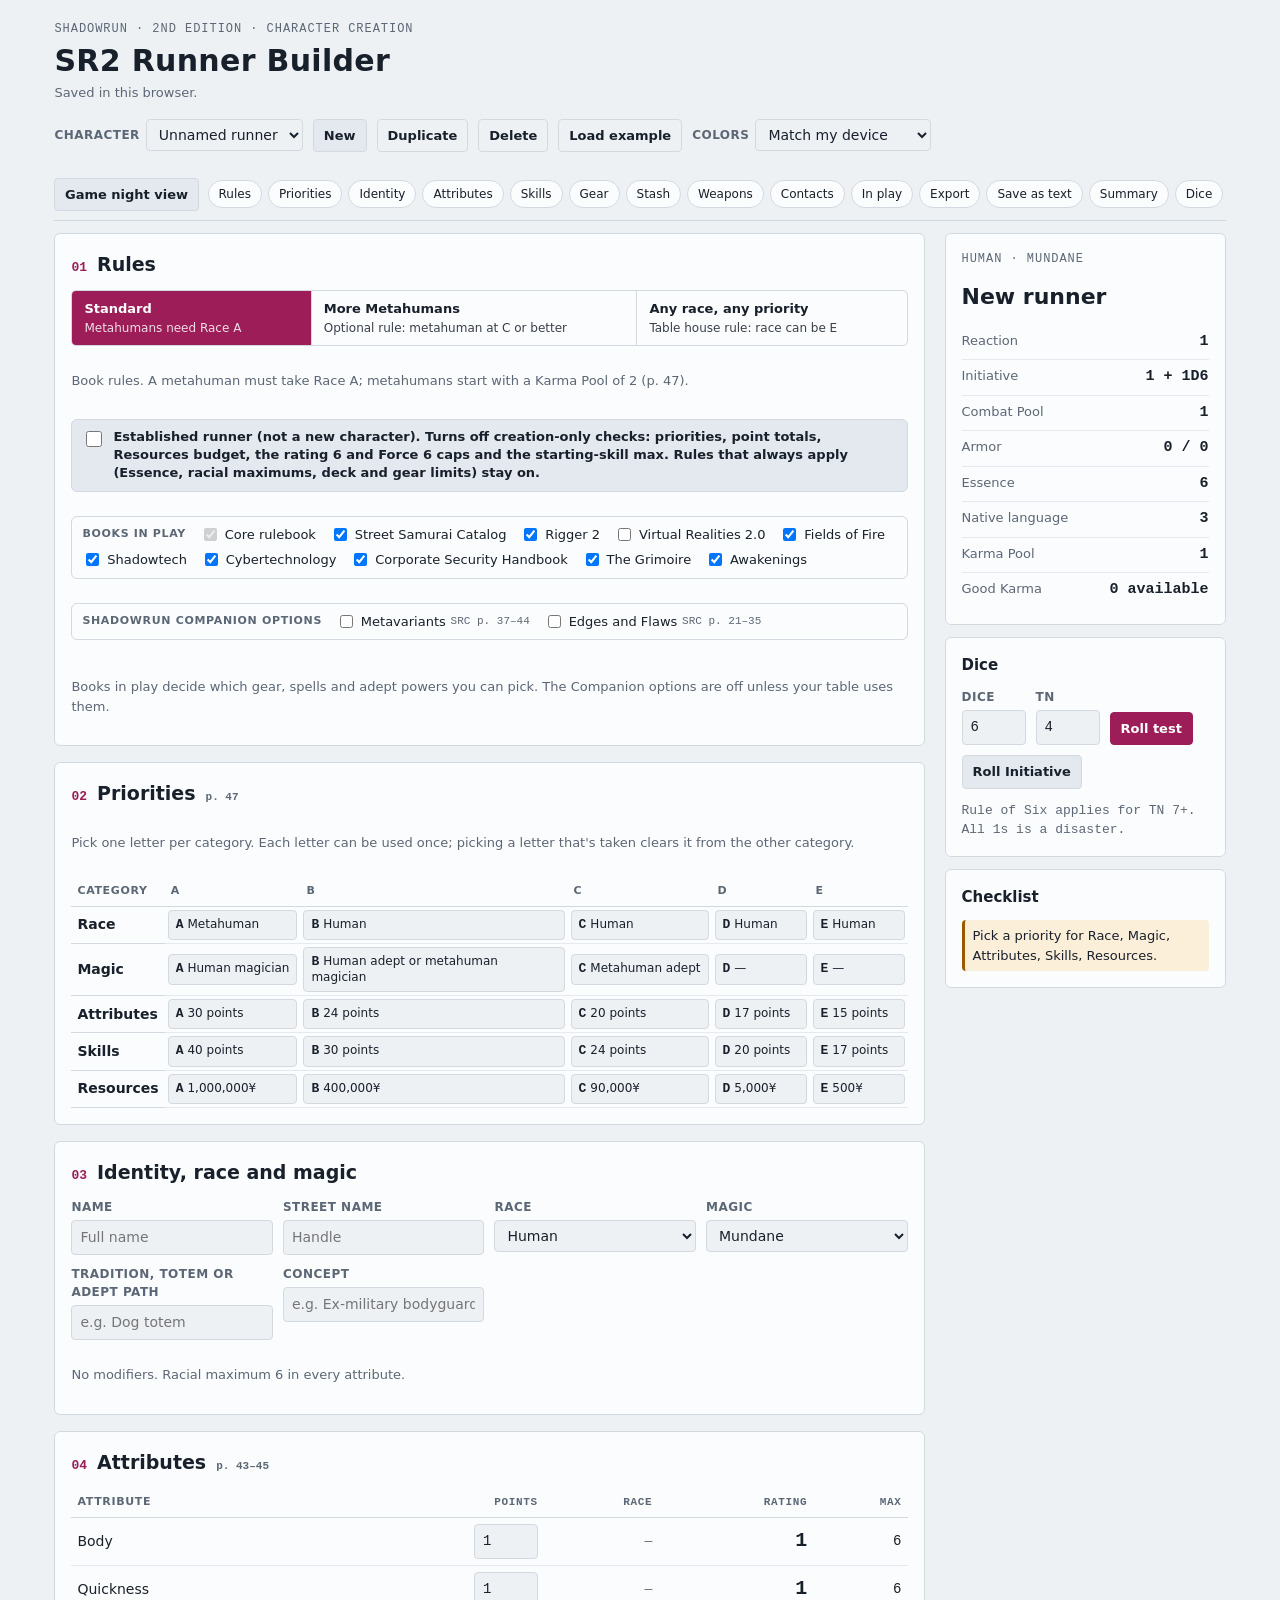
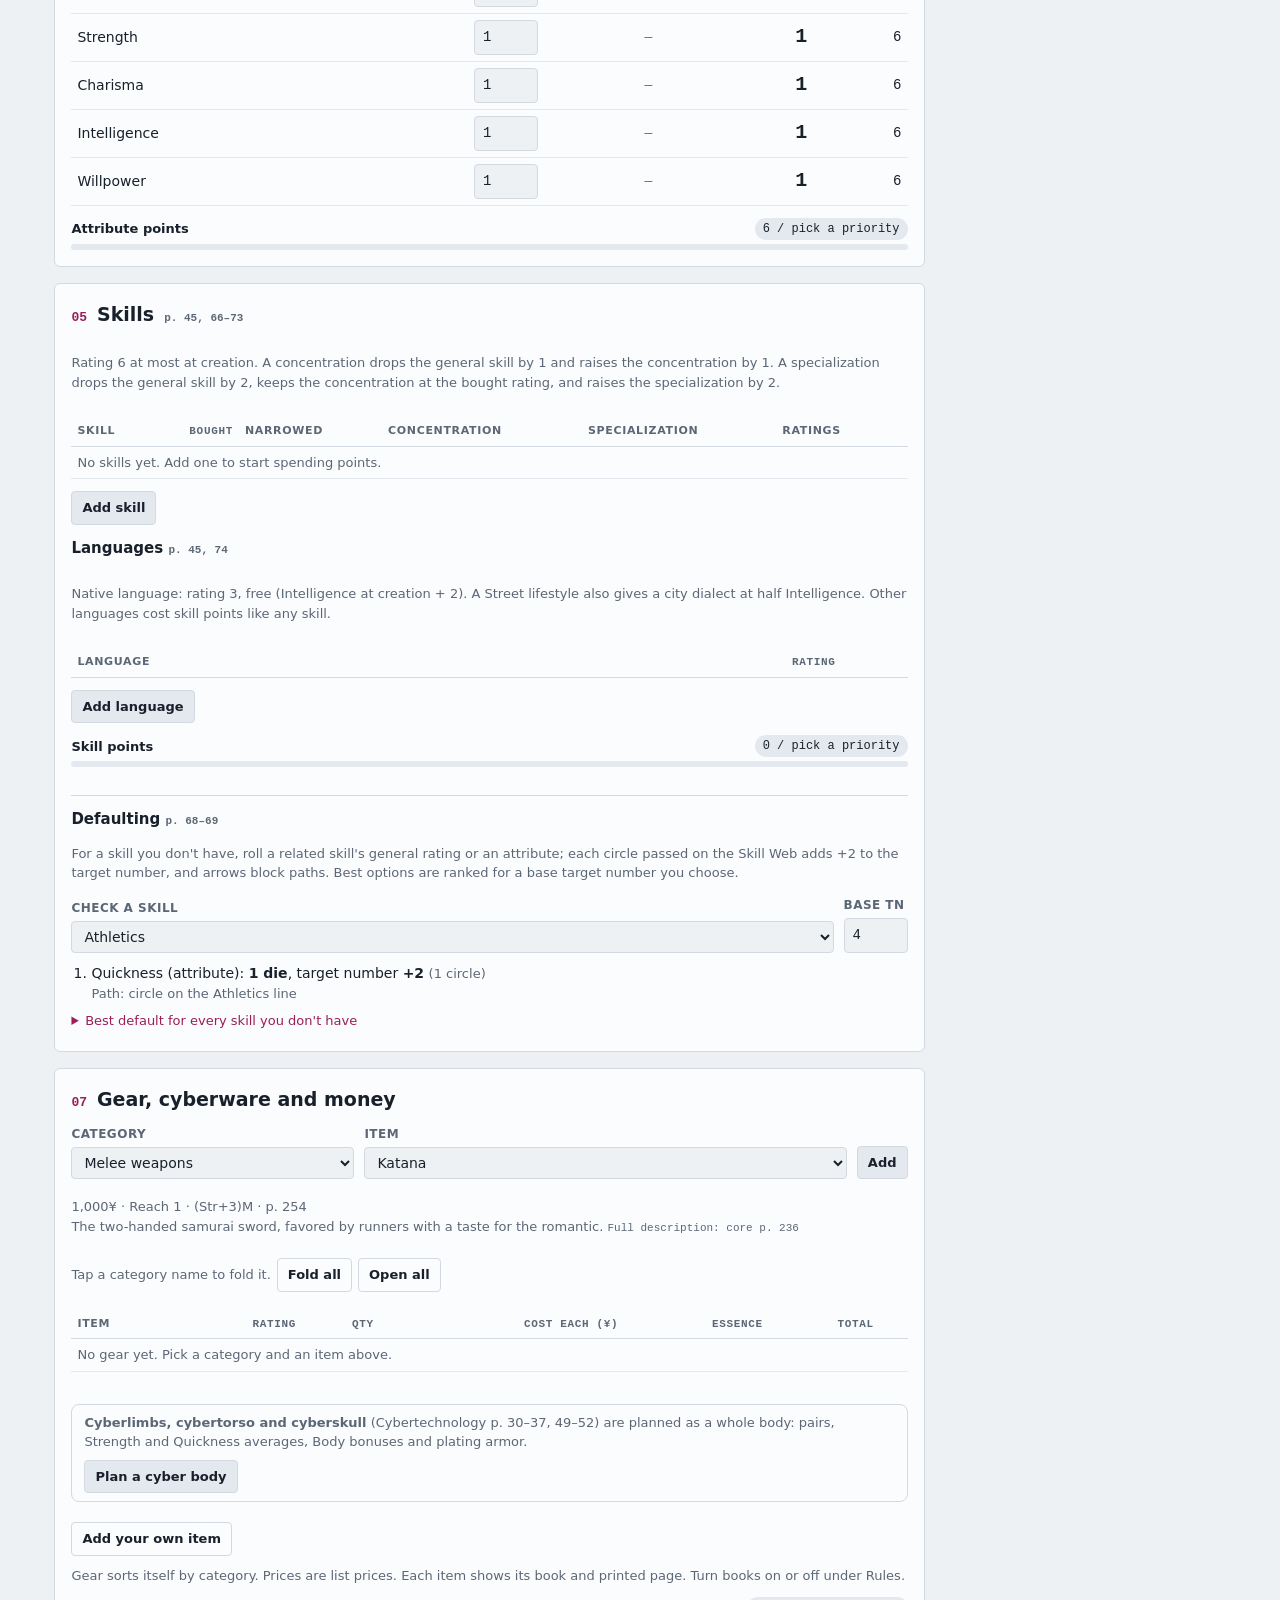
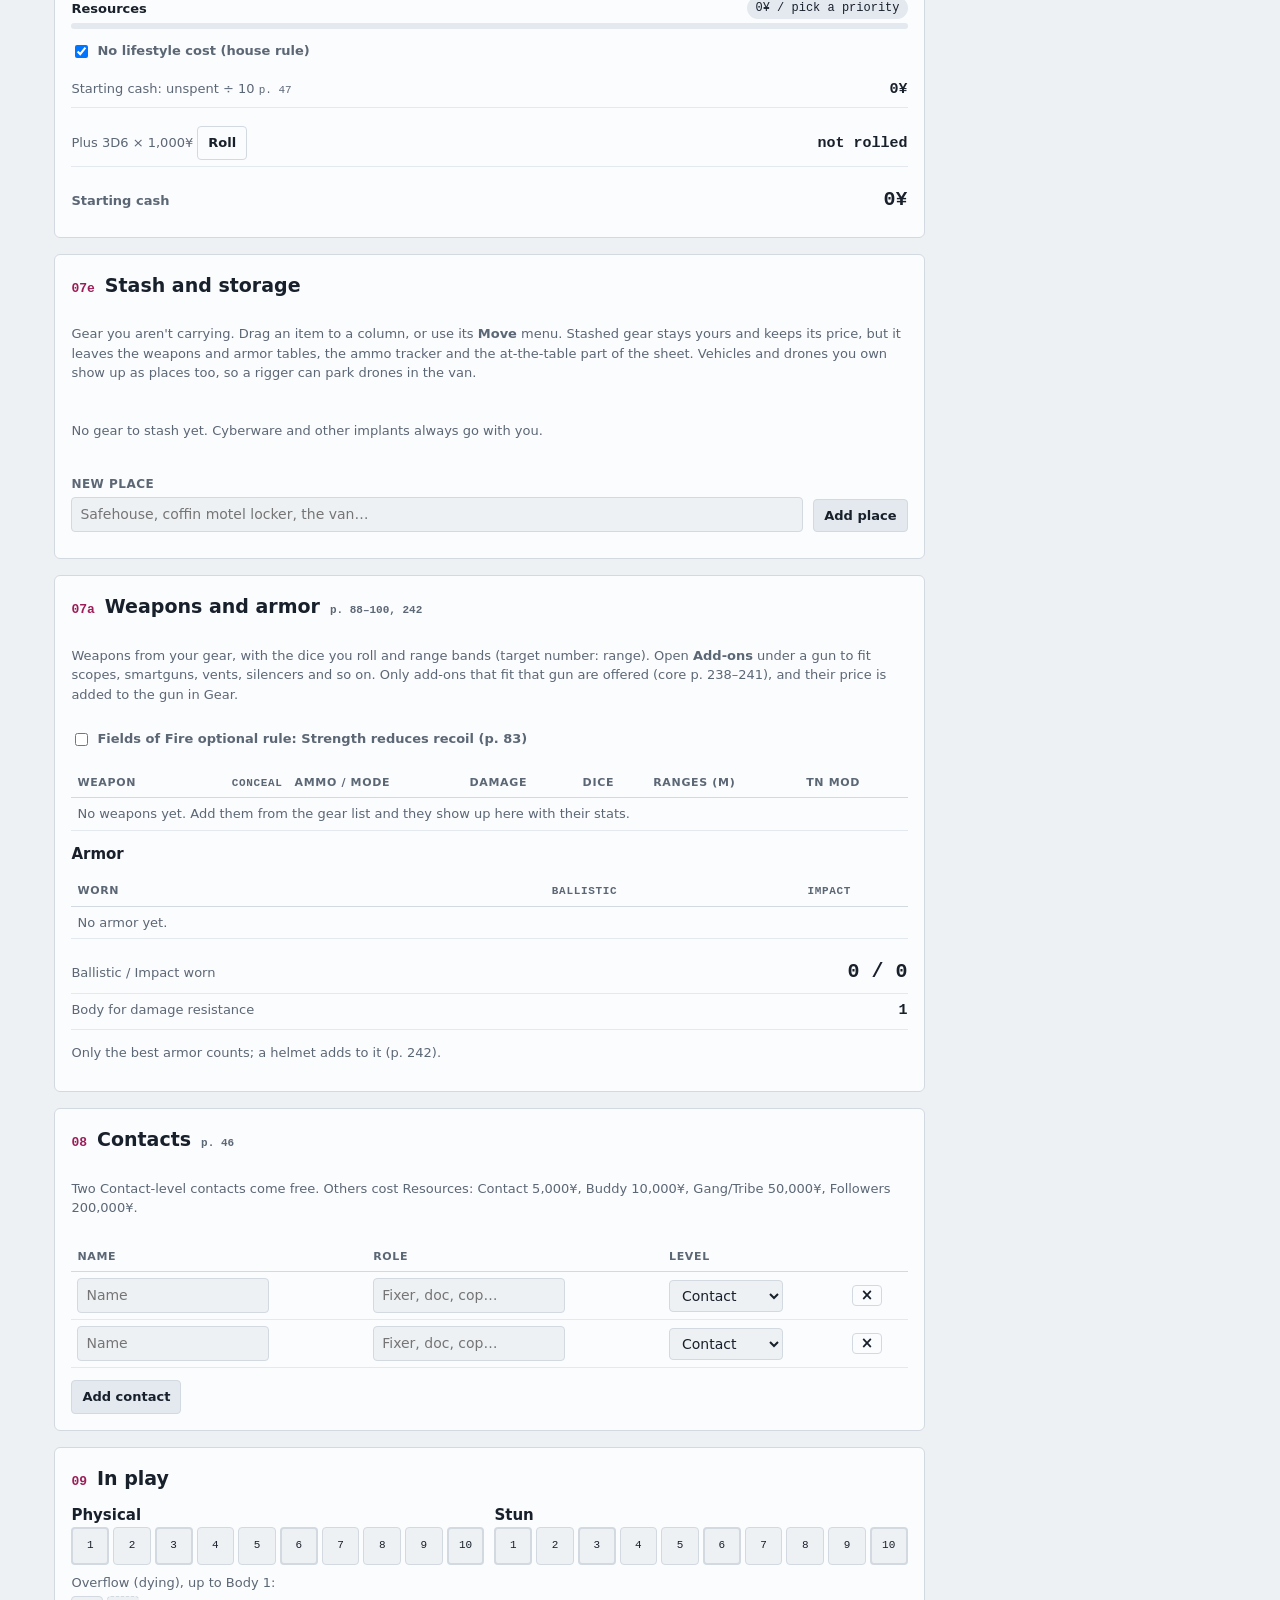
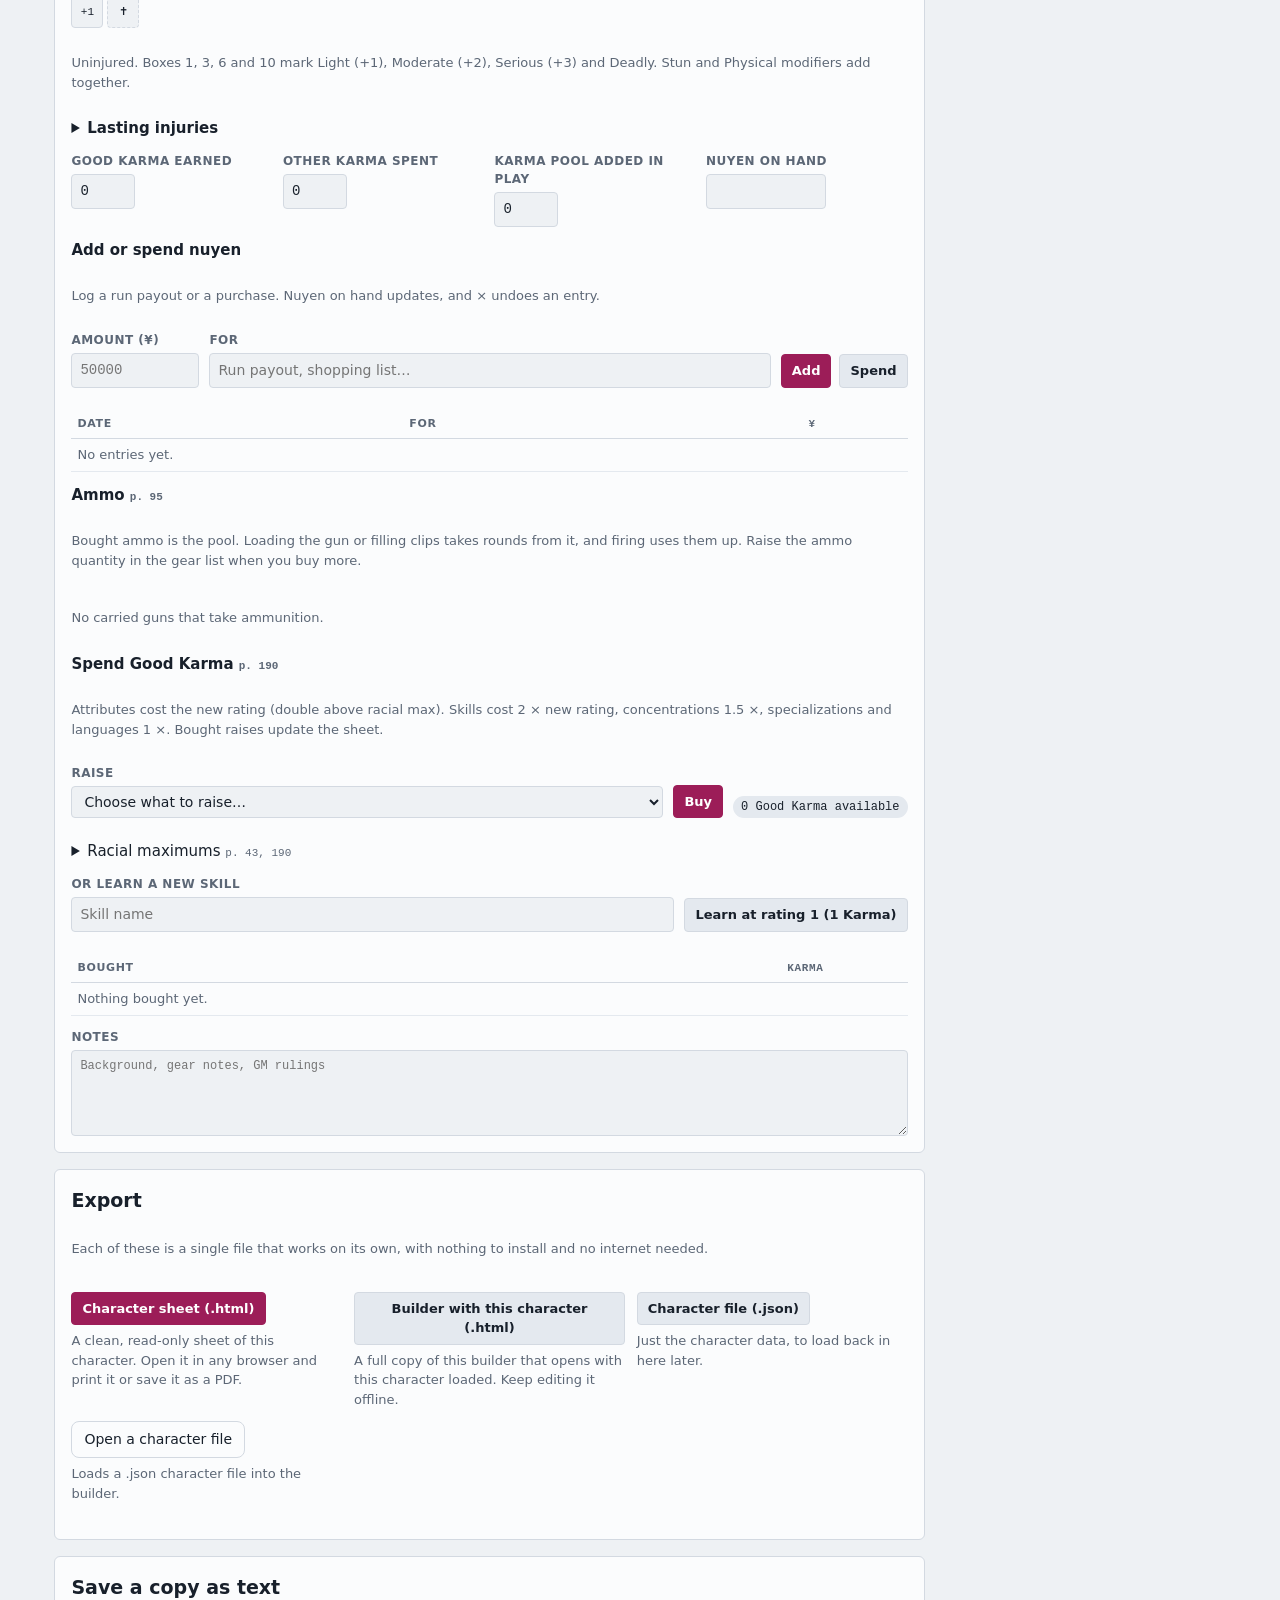
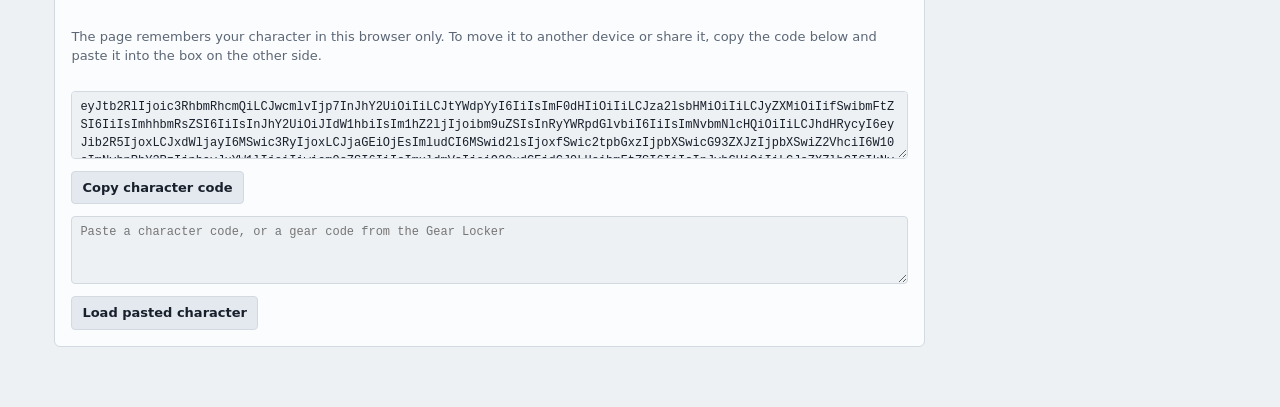
==== commit 1f032da8: "Initiation tracker, practice mode, GM-to-Builder damage, drone weapon finder Builder: the initiation" ====
--- a/builder-classic.html
+++ b/builder-classic.html
@@ -402,9 +402,9 @@
         <div id="ammoTrack"></div>
         <h3>Spend Good Karma <span class="pg">p. 190</span></h3>
         <p class="note">Attributes cost the new rating (double above racial max). Skills cost 2 × new rating, concentrations 1.5 ×, specializations and languages 1 ×. Bought raises update the sheet.</p>
-        <div class="picker"><label for="advPick" class="grow">Raise<select id="advPick"></select></label><button id="advBuy" class="primary">Buy</button><span class="pill" id="advAvail"></span></div><p class="note bad-text" id="advNote" role="status" hidden=""></p>
+        <div class="picker"><label for="advPick" class="grow">Raise<select id="advPick"></select></label><button id="advBuy" class="primary">Buy</button><span class="pill" id="advAvail"></span></div><p class="note bad-text" id="advNote" role="status" hidden=""></p><details class="racial" id="racialBox"><summary>Racial maximums <span class="pg">p. 43, 190</span></summary><div id="racialBody"></div></details>
         <div class="picker"><label for="advNewName" class="grow">Or learn a new skill<input id="advNewName" placeholder="Skill name"></label><button id="advNew">Learn at rating 1 (1 Karma)</button></div>
-        <div id="initBox" hidden=""><div class="picker"><label for="initHow" class="grow">Initiation <span class="pg">GR p. 38</span><select id="initHow"></select></label><button id="initBuy">Initiate</button></div><p class="note" id="initNote"></p></div>
+        <div id="initBox" hidden=""><div class="picker"><label for="initHow" class="grow">Initiation <span class="pg">GR p. 38</span><select id="initHow"></select></label><label for="initOrd" id="initOrdWrap">Ordeal <span class="pg">GR p. 39–41</span><select id="initOrd"></select></label><button id="initBuy">Initiate</button></div><p class="note" id="initNote"></p><div class="picker"><label for="initGroup" class="grow">Magical group <span class="pg">GR p. 54</span><input id="initGroup" placeholder="Name, if the runner belongs to one"></label><label for="initCenter" class="grow">Centering Skill <span class="pg">GR p. 42</span><input id="initCenter" placeholder="e.g. Singing 3"></label></div><div id="initHist"></div></div>
         <div class="tbl"><table><thead><tr><th>Bought</th><th class="n">Karma</th><th></th></tr></thead><tbody id="advLog"></tbody></table></div>
         <label for="fNotes">Notes<textarea id="fNotes" rows="4" placeholder="Background, gear notes, GM rulings"></textarea></label>
       </section>
@@ -454,7 +454,7 @@
     </aside>
   </div>
 </div>
-<script>window.__SR2_EMBED={"stamp":"1795229622721","char":{"mode":"standard","prio":{"race":"","magic":"","attr":"","skills":"","res":""},"name":"","handle":"","race":"Human","magic":"none","tradition":"","concept":"","attrs":{"body":1,"quick":1,"str":1,"cha":1,"int":1,"wil":1},"skills":[],"powers":[],"gear":[],"contacts":[{"name":"","role":"","level":"Contact"},{"name":"","role":"","level":"Contact"}],"phys":0,"stun":0,"kEarned":0,"kSpent":0,"kPoolBonus":0,"nuyenNow":"","nyLog":[],"ammoT":{},"places":["Stash"],"cashRoll":null,"lifestyleOff":true,"irErrata":false,"notes":"","langs":[],"adv":[],"totem":"","books":{"ssc":true,"r2":true,"vr2":false,"fof":true},"vr2deck":null,"optRecoil":false,"id":"cmwptd66z","_calc":{"ess":6,"bi":0,"biMax":1,"awake":false,"adept":false,"init":0,"magic":0,"nuyen":null,"resLeft":null,"est":false,"at":1795229622700}}};</script>
+<script>window.__SR2_EMBED={"stamp":"1795237831246","char":{"mode":"standard","prio":{"race":"","magic":"","attr":"","skills":"","res":""},"name":"","handle":"","race":"Human","magic":"none","tradition":"","concept":"","attrs":{"body":1,"quick":1,"str":1,"cha":1,"int":1,"wil":1},"skills":[],"powers":[],"gear":[],"contacts":[{"name":"","role":"","level":"Contact"},{"name":"","role":"","level":"Contact"}],"phys":0,"stun":0,"kEarned":0,"kSpent":0,"kPoolBonus":0,"nuyenNow":"","nyLog":[],"ammoT":{},"places":["Stash"],"cashRoll":null,"lifestyleOff":true,"irErrata":false,"notes":"","langs":[],"adv":[],"totem":"","books":{"ssc":true,"r2":true,"vr2":false,"fof":true},"vr2deck":null,"optRecoil":false,"id":"cmwpy93xy","_calc":{"ess":6,"bi":0,"biMax":1,"awake":false,"adept":false,"init":0,"magic":0,"nuyen":null,"resLeft":null,"est":false,"at":1795237831235}}};</script>
 <script id="appJs">
 const SKINENV={sel:'skinSel',mono:'var(--f-mono)',map:{bg:'--bg',panel:'--paper',panel2:'--soft',ink:'--ink',muted:'--muted',line:'--line',accent:'--accent',accentInk:'--accent-ink',accentSoft:'--accent-soft',ok:'--ok',okSoft:'--ok-soft',warn:'--warn',warnSoft:'--warn-soft',bad:'--bad',badSoft:'--bad-soft',font:'--f-body'}};
 /*@shared:skillweb*/
@@ -1219,6 +1219,7 @@
   return out;
 }
 function advSkills(){return (S.adv||[]).filter(a=>a.kind==='newskill').reduce((m,a)=>{m[a.label]=Math.max(m[a.label]||0,+a.to);return m;},{});}
+function racialHTML(){return `<div class="tbl"><table><thead><tr><th>Attribute</th><th class="n">Now</th><th class="n">Racial max</th><th class="n">GM's 1.5× cap</th><th>Next point</th></tr></thead><tbody>${ATTRS.map(([k,l])=>{const cur=attrNow(k), mx=attrMax(k), cap=Math.floor(mx*1.5), to=cur+1, over=to>mx; return `<tr><td>${l}</td><td class="n mono">${cur}</td><td class="n mono">${mx}</td><td class="n mono">${cap}</td><td>${to>cap?'past the 1.5× cap: the book says GMs should discourage it':over?`${2*to} Karma (double: above racial max, GM approval)`:`${to} Karma`}</td></tr>`;}).join('')}</tbody></table></div><p class="note">Raising an attribute costs the new rating in Good Karma, double above the racial maximum, with the GM's OK. The book suggests GMs keep attributes under 1.5 × racial max (core p. 190). Reaction, Essence and Magic can't be raised with Karma.</p>`;}
 function advTargets(){
   const t=[];
   ATTRS.forEach(([k,l])=>{const cur=attrNow(k);const to=cur+1;const over=to>attrMax(k);const way=to>Math.floor(attrMax(k)*1.5);t.push({id:'attr:'+k,label:`${l} ${cur} → ${to}${way?' ⚠ past 1.5 × racial max: the book says GMs should discourage this':over?' (above racial max, GM approval)':''}`,cost:over?2*to:to,entry:{kind:'attr',key:k,to:to+injLoss(k),label:l}});});
@@ -1232,12 +1233,14 @@
 }
 // initiation (The Grimoire p. 38): Grade 0 first; each grade above 0 adds 1 to Magic. Cost = (6 + grade) x method, rounded down.
 const INIT_HOW={self:[3,'Self-initiation'],group:[2,'Group initiation'],selfOrd:[2.5,'Self-initiation with an ordeal'],groupOrd:[1.5,'Group initiation with an ordeal']};
+const ORDEALS=[['quest','Astral quest','GR p. 39','Initiates only: not for Grade 0. Quest rating = twice the grade sought.'],['asc','Asceticism','GR p. 40','Lose a point from an attribute for good.'],['deed','Deed','GR p. 40','A task that serves the magician\'s goals; can be a run already done, if the GM agrees.'],['fam','Familiar','GR p. 40',''],['geas','Geas','GR p. 41','Take on a geas (GR p. 52).'],['med','Meditation','GR p. 41',''],['oath','Oath','GR p. 41','Can only be used once.'],['thesis','Thesis','GR p. 41','']];
 function initGrade(){return (S.adv||[]).filter(a=>a.kind==='init').reduce((m,a)=>Math.max(m,+a.grade),-1);}
 function initCost(g,how){return Math.floor((6+g)*INIT_HOW[how][0]);}
 function magicNow(){if(S.magic==='none') return 0; return Math.max(0,Math.max(0,Math.floor(6-essenceUsed()))+Math.max(0,initGrade())-injLoss('magic'));}
 // foci: bonded with Force Points at creation, or with Karma later (p. 137)
 function canBondFocus(g){return !!BOND[g.key]&&(isMagician()||(S.magic==='adept'&&/Weapon Focus/.test(g.key)));} // adepts may use weapon foci (AW p. 114)
 function focusBonded(g){return !S.established||g.bondPaid==='fp'||(S.adv||[]).some(a=>a.kind==='bond'&&a.fid===g.fid);}
+let STARTCASH=0;
 function karmaAvail(){return (+S.kEarned||0)-(+S.kSpent||0)-karmaSpentLog();}
 function karmaShort(c){const a=karmaAvail(); if(c<=a) return false; const n=$('advNote'); if(n){n.textContent=`That costs ${c} Karma and only ${a} is available.`; n.hidden=false;} return true;}
 function spellPaid(p){let f=p.lid?((S.adv||[]).find(a=>a.kind==='spell'&&a.lid===p.lid)||{}).cost:p.base; if(f==null) return null; (S.adv||[]).forEach(a=>{if(a.kind==='spellF'&&a.name===p.name) f=Math.max(+f,+a.to);}); return +f;}
@@ -1641,9 +1644,17 @@
   $('advPick').innerHTML=`<option value="">Choose what to raise…</option>`+tg.map(x=>`<option value="${esc(x.id)}" ${x.id===sel?'selected':''} ${x.cost>karmaAvail()?'disabled':''}>${esc(x.label)} · ${x.cost} Karma${x.cost>karmaAvail()?' (not enough Karma)':''}</option>`).join('');
   const avail=karmaAvail(); if($('advNote')) $('advNote').hidden=true;
   $('advAvail').textContent=`${avail} Good Karma available`;
+  {const rb=$('racialBody'); if(rb) rb.innerHTML=racialHTML();}
   {const show=S.magic!=='none'&&booksOn().gr; $('initBox').hidden=!show; if(show){const g=initGrade(), nx=g+1, keep=$('initHow').value||'self';
     $('initHow').innerHTML=Object.entries(INIT_HOW).map(([k,[m,l]])=>`<option value="${k}" ${k===keep?'selected':''}>Grade ${nx}: ${l} · ${initCost(nx,k)} Karma${initCost(nx,k)>avail?' (not enough Karma)':''}</option>`).join('');
-    $('initNote').innerHTML=`${g<0?'Not initiated yet.':`Initiate Grade ${g}.`} Grade 1 and each grade after add 1 to Magic${S.magic==='adept'?' (1 more power point)':''}; Grade 0 adds nothing. Initiates add their grade to Astral Reaction and get an Astral Pool of that many dice, and can learn metamagic: centering, quickening, dispelling, shielding, masking and anchoring (GR p. 42). Cost: (6 + grade) × 3 alone, × 2 in a group, half a step less with an ordeal (GR p. 38).`;}}
+    $('initNote').innerHTML=`${g<0?'Not initiated yet.':`Initiate Grade ${g}.`} Grade 1 and each grade after add 1 to Magic${S.magic==='adept'?' (1 more power point)':''}; Grade 0 adds nothing. Initiates add their grade to Astral Reaction and get an Astral Pool of that many dice, and can learn metamagic: centering, quickening, dispelling, shielding, masking and anchoring (GR p. 42). Cost: (6 + grade) × 3 alone, × 2 in a group, half a step less with an ordeal (GR p. 38).`;
+     {const how=$('initHow').value||'self', ordOn=/Ord$/.test(how), used=(S.adv||[]).filter(a=>a.kind==='init'&&a.ord).map(a=>[a.ord,a.grade]); const keepO=$('initOrd').value;
+      $('initOrdWrap').hidden=!ordOn; $('initOrd').innerHTML='<option value="">Choose…</option>'+ORDEALS.map(([k,l,pg])=>{const u=used.find(x=>x[0]===k); const no=(k==='quest'&&nx===0)||(k==='oath'&&u); return `<option value="${k}" ${k===keepO?'selected':''} ${no?'disabled':''}>${l}${u?` (used at Grade ${u[1]}${k==='oath'?': can\'t repeat':': repeat needs GM OK'})`:''}${k==='quest'&&nx===0?' (initiates only)':''}</option>`;}).join('');
+      const O=ORDEALS.find(o=>o[0]===$('initOrd').value); const extra=[]; if(ordOn&&O) extra.push(`${O[1]} (${O[2]})${O[3]?': '+O[3]:''}`); if(/^group/.test(how)&&!(S.initGroup||'').trim()) extra.push('Group initiation needs a magical group: name it below (GR p. 54).');
+      if(extra.length) $('initNote').innerHTML+=' <b>'+extra.map(esc).join(' ')+'</b>';
+      if(document.activeElement!==$('initGroup')) $('initGroup').value=S.initGroup||''; if(document.activeElement!==$('initCenter')) $('initCenter').value=S.initCenter||'';
+      const H=(S.adv||[]).filter(a=>a.kind==='init').sort((a,b)=>a.grade-b.grade);
+      $('initHist').innerHTML=H.length?`<div class="tbl"><table><thead><tr><th>Grade reached</th><th>How</th><th>Ordeal</th><th class="n">Karma</th></tr></thead><tbody>${H.map(a=>`<tr><td class="mono">${a.grade}</td><td>${esc((INIT_HOW[a.how]||['',a.how])[1])}${a.group?' · '+esc(a.group):''}</td><td>${esc((ORDEALS.find(o=>o[0]===a.ord)||['','—'])[1])}</td><td class="n mono">${a.cost}</td></tr>`).join('')}</tbody></table></div><p class="note">Initiates can use all six metamagic techniques: centering, quickening, dispelling, shielding, masking and anchoring (GR p. 42).${S.initCenter?` Centering Skill: ${esc(S.initCenter)}.`:' Centering needs a Centering Skill (a Special Skill).'}</p>`:'';}}}
   $('advLog').innerHTML=(S.adv||[]).map((a,i)=>`<tr><td>${esc(a.desc||a.label)}</td><td class="n">${a.cost}</td><td><button class="x" data-del="adv" data-i="${i}" aria-label="Undo">×</button></td></tr>`).join('')||`<tr><td colspan="3" class="note">Nothing bought yet.</td></tr>`;
   $('ammoTrack').innerHTML=ammoTrackHTML();
   $('stBoard').innerHTML=stashHTML();
@@ -3286,7 +3297,7 @@
   gearPreview();
   $('resBudget').innerHTML=budgetHTML('Resources',rSpent,rBudget,true,!!S.established);
   $('lifestyleOff').checked=!!S.lifestyleOff; $('established').checked=!!S.established;
-  const left=Math.max(0,rBudget-rSpent); const fromLeft=Math.floor(left/10);
+  const left=Math.max(0,rBudget-rSpent); const fromLeft=Math.floor(left/10); STARTCASH=fromLeft+(S.cashRoll?S.cashRoll.total:0);
   $('cashFromLeft').textContent=fmt(fromLeft)+'¥';
   $('cashRoll').textContent=S.cashRoll?`${S.cashRoll.dice.join(' + ')} = ${fmt(S.cashRoll.total)}¥`:'not rolled';
   $('cashTotal').textContent=fmt(fromLeft+(S.cashRoll?S.cashRoll.total:0))+'¥';
@@ -3421,6 +3432,8 @@
   {const mt=S.gear.filter(g=>g.key&&/^r2veh:/.test(g.key)&&!g.at).filter(g=>{const F=typeof VB!=='undefined'&&VB.FACT&&VB.FACT[GEARDB[g.key].n]; return (F&&/(^|,)(fx_|rt_|tur_)/.test(F[1]||''))||(g.vb&&(g.vb.mods||[]).some(m=>/^(fx_|rt_|tur_|ring|pintle|mis_)/.test(m.id)));});
    if(mt.length&&!S.gear.some(g=>g.key&&/^vweap:/.test(g.key)||(g.note&&/mount/i.test(g.note)))) iss.push(['warn',`${[...new Set(mt.map(g=>GEARDB[g.key].n))].join(', ')}: the weapon mounts are empty: factory mounts come “weapon not included” (R2), and a mount added in a build-out holds no gun either. Buy a weapon that fits (Weapon Values Table, R2 p. 135) and note which mount it sits in.`]);}
   if(S.phys>10+natBody()) iss.unshift(['bad','This runner is dead: Physical damage went more than Body boxes past the track (p. 111). Keep the sheet for the record; a new runner starts fresh.']);
+  // cyberware and bioware are installed once; a quantity above 1 multiplies the Essence
+  {const many=S.gear.filter(g=>g.key&&/^(head|body|bio):/.test(g.key)&&(+g.qty||1)>1); if(many.length) iss.push(['bad',`${many.map(g=>GEARDB[g.key].n+' ×'+g.qty).join(', ')}: cyberware and bioware are installed once, so the quantity should be 1 (Essence and Body Index count every copy). For two of something, like a pair of cyberarms, use the build-out.`]);}
   // guns with nothing to shoot
   {const dry=feedGuns().filter(x=>carried(x.g)&&!amTypes(x.gid).length); if(dry.length) iss.push(['warn',`No ammunition for ${[...new Set(dry.map(x=>x.label))].join(', ')}. Guns come empty: buy ammo in Gear (Ammo and gun accessories, p. 256).`]);}
   if(karmaAvail()<0) iss.push(['bad',`Good Karma overspent by ${-karmaAvail()}: undo a purchase under Spend Good Karma or add the Karma earned.`]);
@@ -3474,7 +3487,7 @@
   if(t.id==='optEF'){S.optEF=t.checked;render();return;}
   if(t.id==='fMagic'){S.magic=t.value;render();return;}
   if(t.id==='lifestyleOff'){S.lifestyleOff=t.checked;render();return;}
-  if(t.id==='established'){S.established=t.checked; if(t.checked){S.gear.forEach(g=>{if(BOND[g.key]&&!g.bondPaid) g.bondPaid='fp';}); S.powers.forEach(p=>{if(p.name!=null&&p.base==null&&!p.lid) p.base=+p.cost||0;});} render();return;}
+  if(t.id==='established'){S.established=t.checked; if(t.checked&&(S.nuyenNow===''||S.nuyenNow==null)&&STARTCASH>0){const d=new Date(); S.nuyenNow=STARTCASH; S.nyLog=S.nyLog||[]; S.nyLog.push({d:d.getFullYear()+'-'+String(d.getMonth()+1).padStart(2,'0')+'-'+String(d.getDate()).padStart(2,'0'),amt:STARTCASH,note:'Starting cash, from the Resources section'});} if(t.checked){S.gear.forEach(g=>{if(BOND[g.key]&&!g.bondPaid) g.bondPaid='fp';}); S.powers.forEach(p=>{if(p.name!=null&&p.base==null&&!p.lid) p.base=+p.cost||0;});} render();return;}
   if(t.id==='swSel'){SWSEL=t.value;renderDefaulting();return;}
   if(t.id==='swBase'){SWBASE=Math.max(2,Math.min(12,+t.value||4));renderDefaulting();return;}
   if(t.dataset.gr!==undefined&&t.dataset.f==='cat'){S.gear[+t.dataset.gr].cat=t.value;render();return;}
@@ -3550,7 +3563,8 @@
 $('addLang').onclick=()=>{S.langs=S.langs||[];S.langs.push({name:'',rating:1});render();$('lg_n_'+(S.langs.length-1)).focus();};
 $('spAdd').onclick=()=>{const n=$('spName').value;const f=Math.min(S.established?12:6,Math.max(1,+$('spForce').value||1)); const sp={name:n,cost:f,note:''}; if(S.established&&karmaShort(f)) return; if(S.established){sp.lid='s'+Math.random().toString(36).slice(2,9); S.adv=S.adv||[]; S.adv.push({kind:'spell',lid:sp.lid,label:n,cost:f,desc:`Learned ${n} at Force ${f}`});} S.powers.push(sp);render();};
 $('advBuy').onclick=()=>{const x=advTargets().find(t=>t.id===$('advPick').value); if(!x||karmaShort(x.cost)) return; S.adv=S.adv||[]; S.adv.push(Object.assign({cost:x.cost,desc:x.label.replace(/ \(above racial max, GM approval\)/,'')},x.entry)); if(x.entry.kind==='spellF'){const sp=S.powers.find(p=>p.name===x.entry.name); if(sp) sp.cost=x.entry.to;} render();};
-$('initBuy').onclick=()=>{const how=$('initHow').value||'self'; const g=initGrade()+1; if(karmaShort(initCost(g,how))) return; S.adv=S.adv||[]; S.adv.push({kind:'init',grade:g,how,cost:initCost(g,how),desc:`Initiated to Grade ${g} (${INIT_HOW[how][1].toLowerCase()})`}); render();};
+$('initBuy').onclick=()=>{const how=$('initHow').value||'self'; const g=initGrade()+1; if(karmaShort(initCost(g,how))) return; const ord=/Ord$/.test(how)?$('initOrd').value:''; const O=ORDEALS.find(o=>o[0]===ord); if(/Ord$/.test(how)&&!O){const n=$('advNote'); if(n){n.textContent='Pick the ordeal first.'; n.hidden=false;} return;} S.adv=S.adv||[]; S.adv.push({kind:'init',grade:g,how,ord:ord||undefined,group:/^group/.test(how)?(S.initGroup||''):undefined,cost:initCost(g,how),desc:`Initiated to Grade ${g} (${INIT_HOW[how][1].toLowerCase()}${O?': '+O[1].toLowerCase():''})`}); render();};
+$('initGroup').oninput=e=>{S.initGroup=e.target.value; save();}; $('initCenter').oninput=e=>{S.initCenter=e.target.value; save();}; $('initHow').onchange=()=>render(); $('initOrd').onchange=()=>render();
 $('advNew').onclick=()=>{const n=$('advNewName').value.trim(); if(!n) return; S.adv=S.adv||[]; S.adv.push({kind:'newskill',label:n,to:1,cost:1,desc:`Learned ${n} at 1`}); $('advNewName').value=''; render();};
 $('btnDup').onclick=()=>{roster();const c=JSON.parse(JSON.stringify(S));c.id='c'+Date.now().toString(36);c.name=(c.name||'')+(c.name?' (copy)':'');c.handle=(c.handle||'Runner')+' copy';S=Object.assign(blank(),c);render();};
 $('btnDel').onclick=()=>ask(`Delete ${esc(S.handle||S.name||'this character')} from this browser? Export it first if you want to keep it.`,()=>{let r=[];try{r=JSON.parse(localStorage.getItem(RKEY)||'[]');}catch(e){} r=r.filter(c=>c.id!==S.id); try{localStorage.setItem(RKEY,JSON.stringify(r));}catch(e){} S=r.length?Object.assign(blank(),r[0].data):blank(); render();});
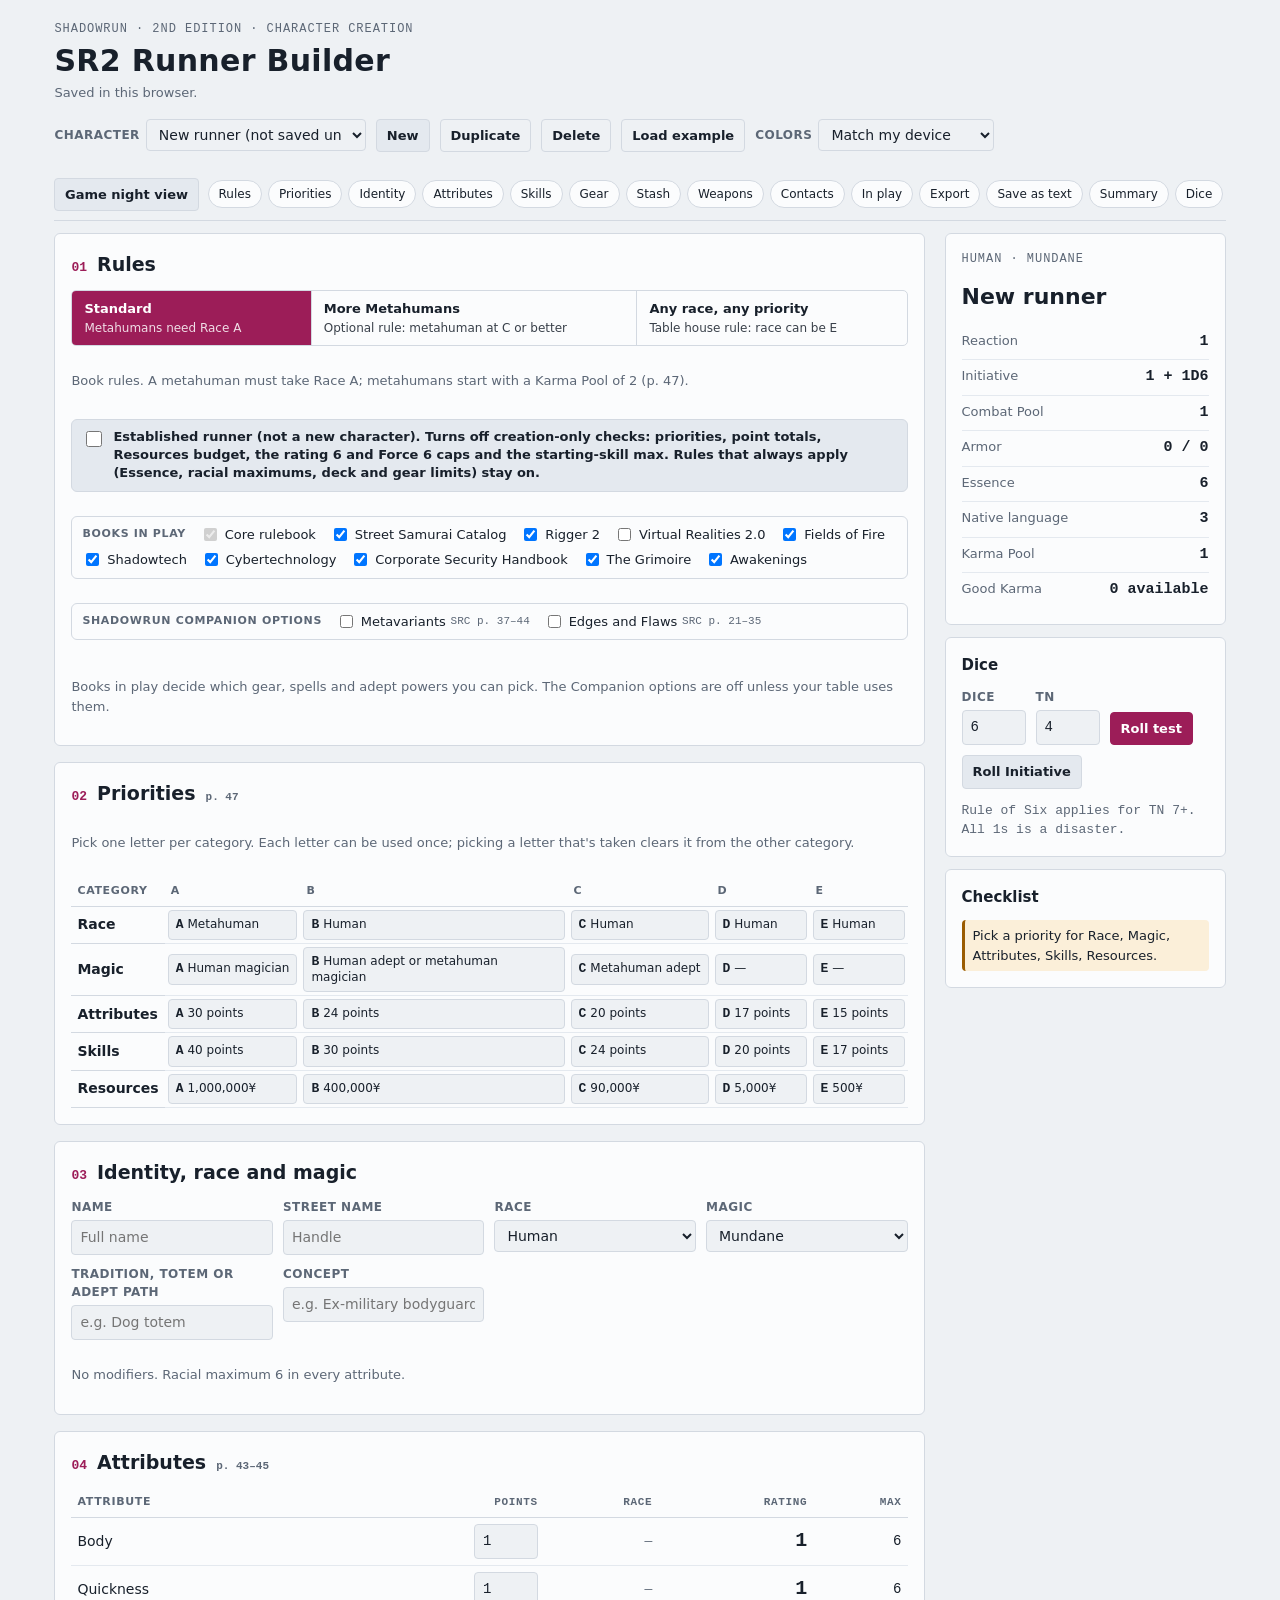
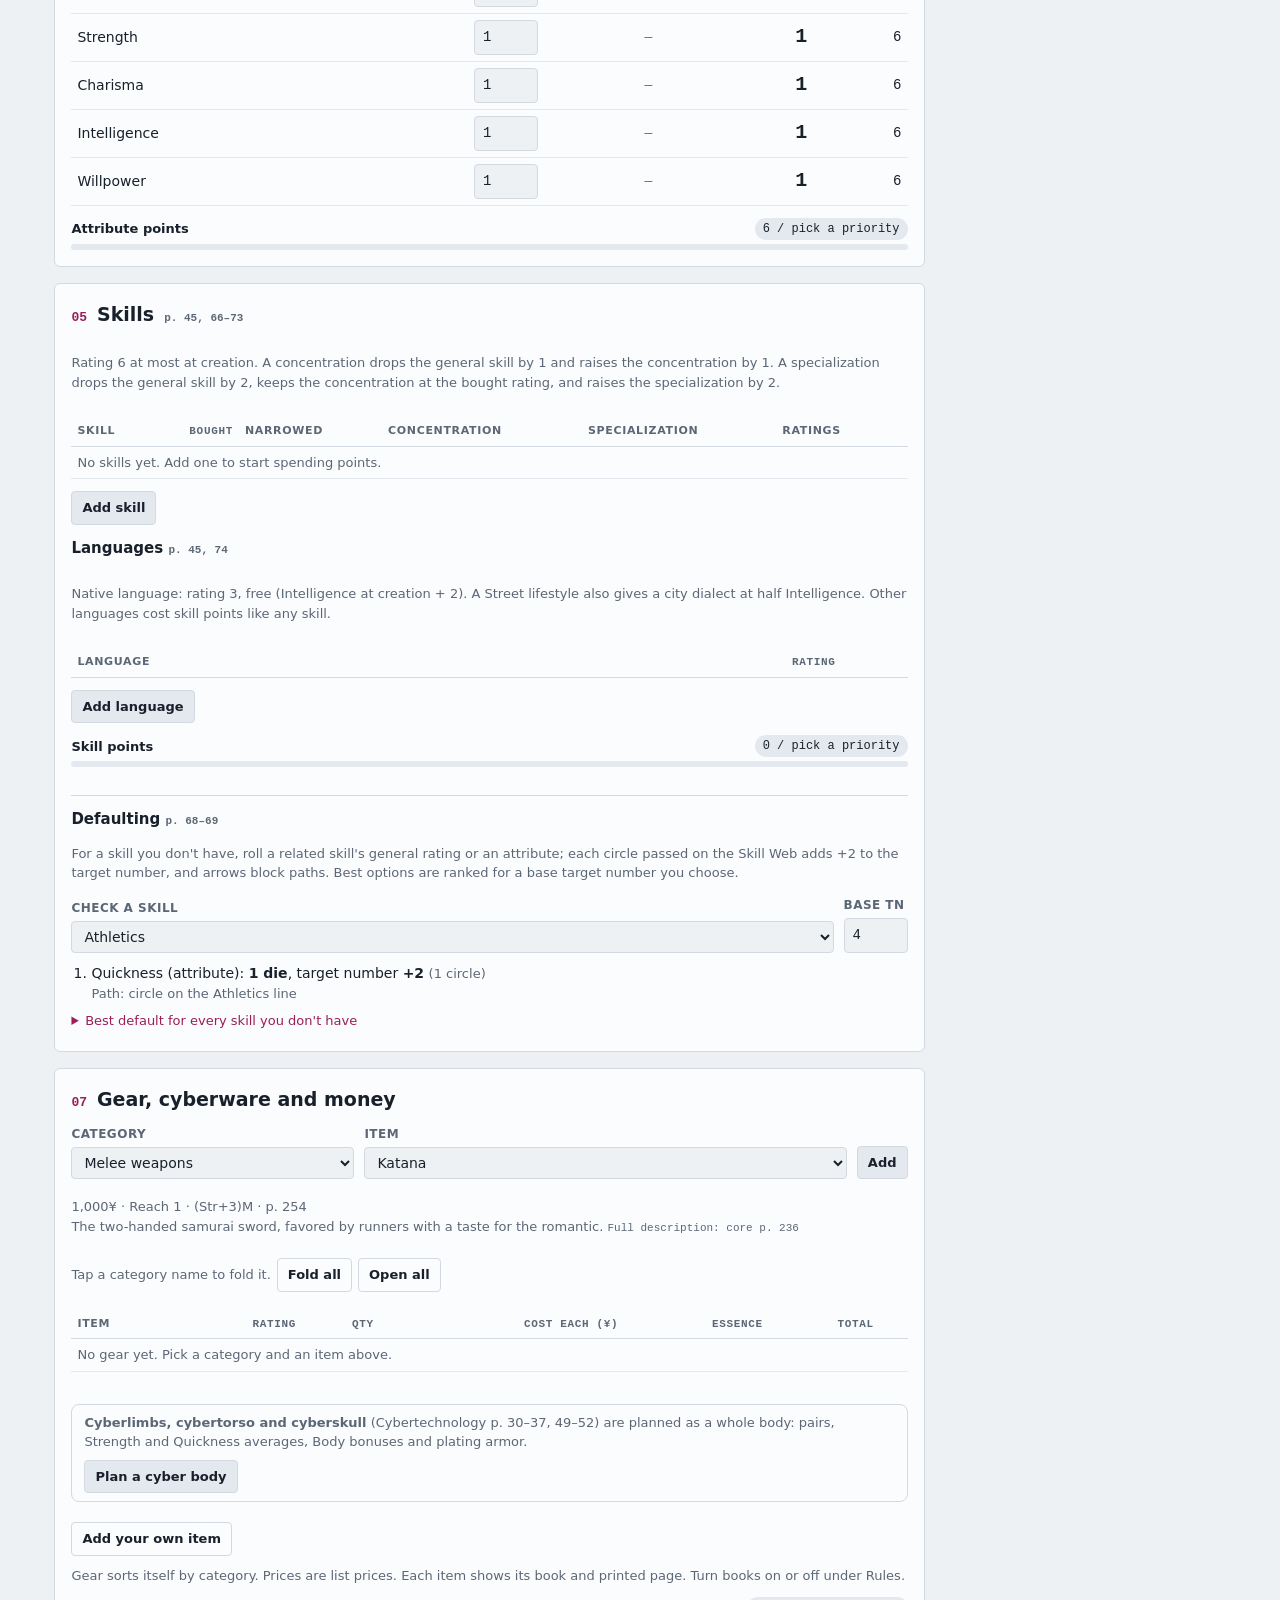
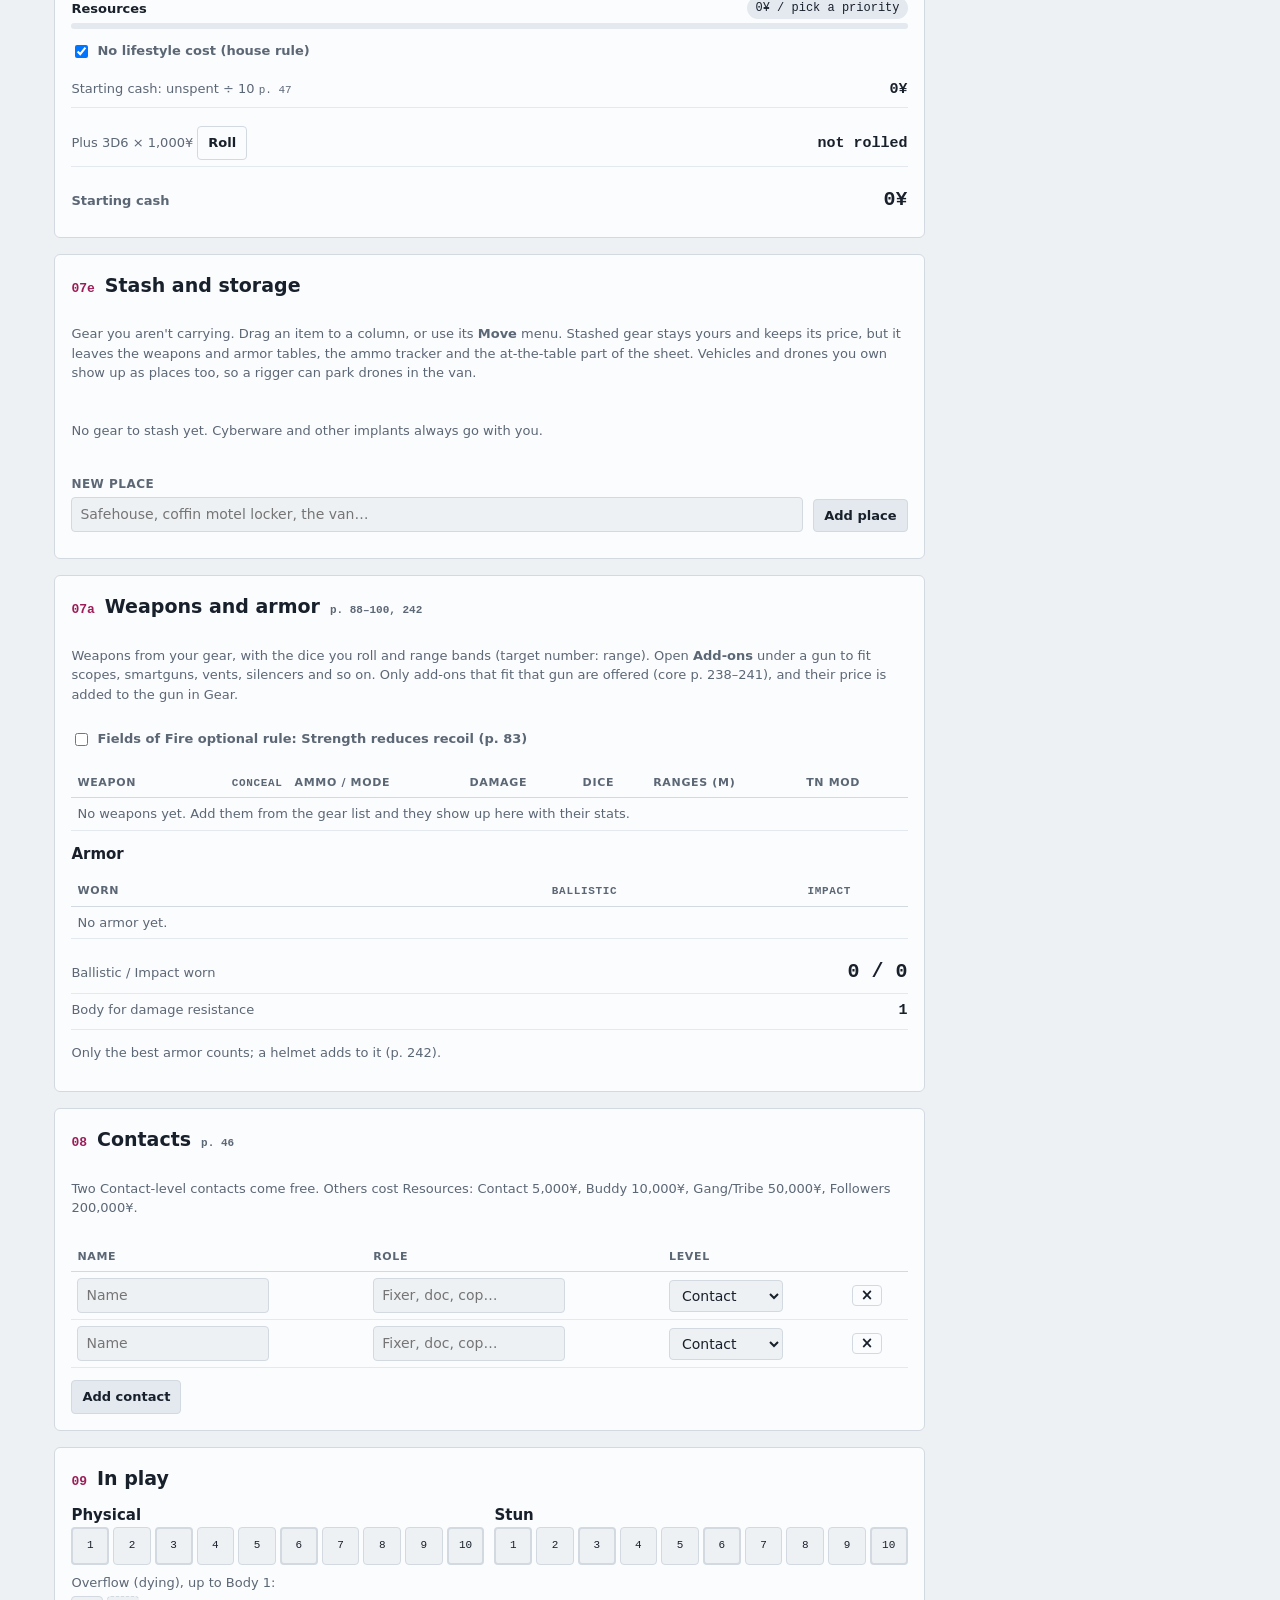
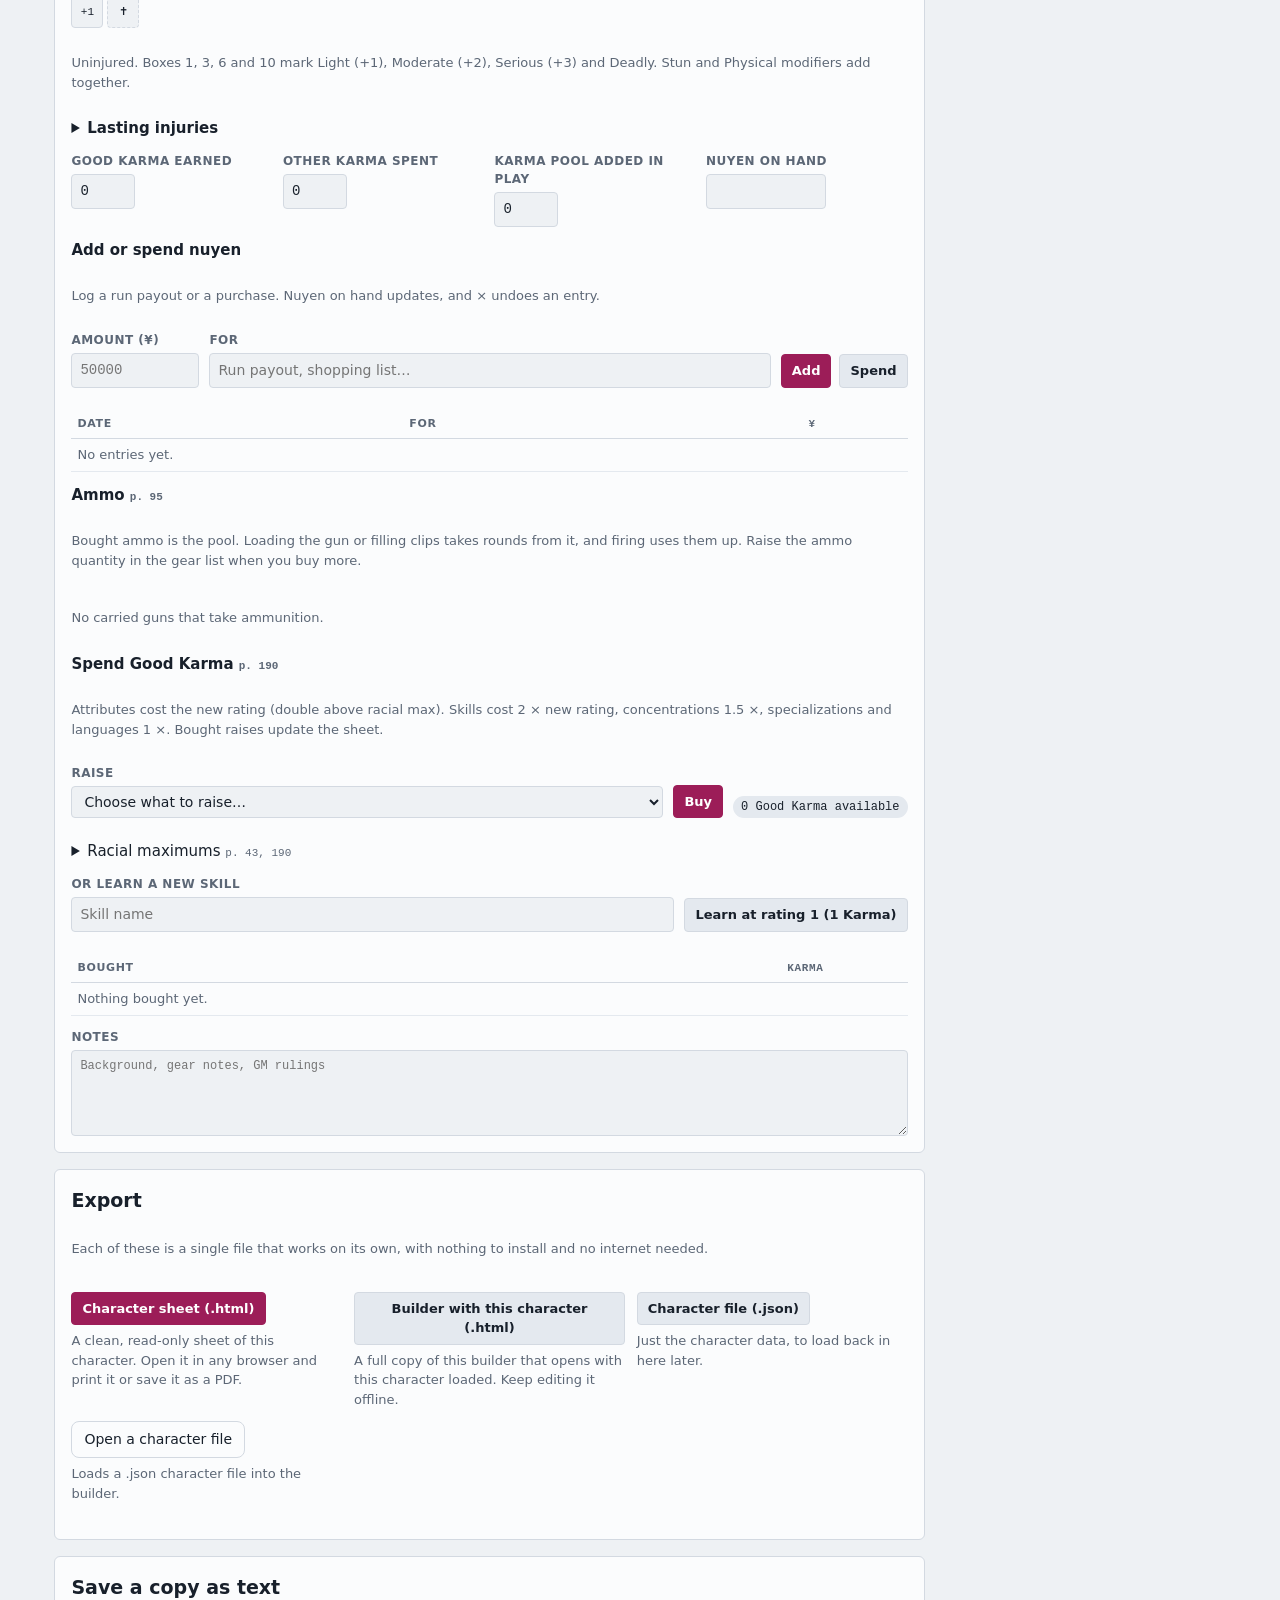
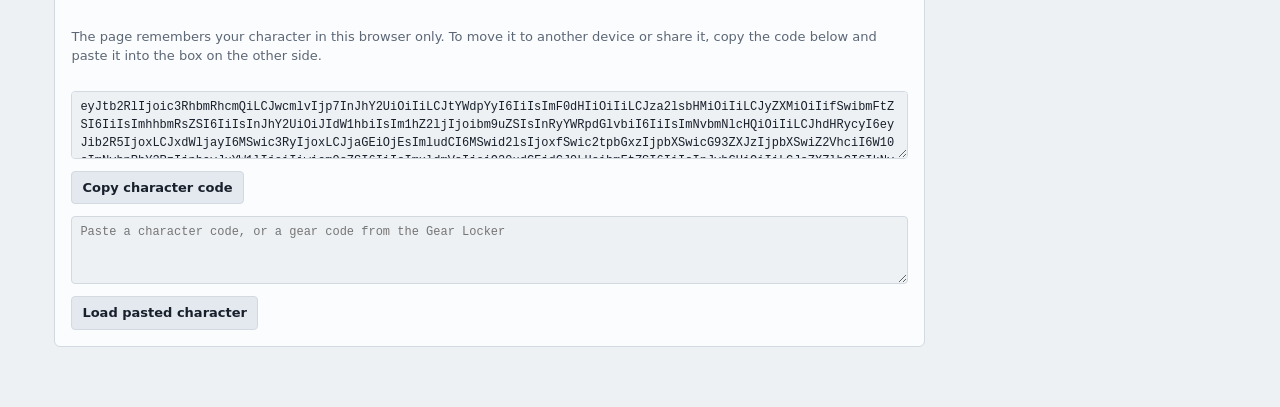
==== commit 1ca1b9db: "Crew test run 2 fixes: hand-rolled Karma Pool, spells, Matrix, rigging, dying, legwork - Karma Pool " ====
--- a/builder-classic.html
+++ b/builder-classic.html
@@ -195,6 +195,7 @@
 .padd{flex:none;font:inherit;font-size:.8125rem;font-weight:600;padding:3px 12px;border-radius:6px;border:1px solid var(--line);background:var(--soft);color:var(--ink);cursor:pointer}
 .vg{margin:12px 0 2px;font-size:.6875rem;text-transform:uppercase;letter-spacing:.06em;color:var(--muted)}.vno li{font-size:.8125rem}
 .xfer{display:flex;flex-wrap:wrap;justify-content:space-between;align-items:center;gap:0.75rem;border:1px solid var(--accent);border-left-width:4px;border-radius:0.5rem;background:var(--paper);padding:0.75rem 1rem;margin:0 0 1rem}.xpay{display:flex;gap:0.375rem;align-items:center;font-size:0.875rem;margin:0.375rem 0;text-transform:none;letter-spacing:0;font-weight:500}.xfer[hidden]{display:none}.xfer .note{display:block}
+.xshort{display:block;color:var(--bad,#b3261e)}
 .glink{font-size:0.75rem;font-weight:600;color:var(--accent);text-decoration:none;white-space:nowrap}.glink:hover{text-decoration:underline}#lockerTop{display:inline-block;margin-top:0.25rem}#lockerTop[hidden]{display:none}
 .notebtn{font:inherit;font-size:.75rem;margin-top:.25rem;padding:1px 8px;border:1px dashed var(--line);border-radius:4px;background:transparent;color:var(--muted);cursor:pointer}.notebtn:hover{color:var(--ink);border-color:var(--muted)}
 </style></head><body>
@@ -310,7 +311,7 @@
           <label for="gCat">Category<select id="gCat"></select></label>
           <label for="gItem" class="grow">Item<select id="gItem"></select></label>
           <label for="gRate" id="gRateWrap"><span id="gRateLab">Rating</span><input type="number" id="gRate" min="1" value="1" style="width:4.375rem"></label>
-          <button id="gAdd">Add</button>
+          <button id="gAdd">Add</button><label id="gPayWrap" class="xpay" hidden="" style="flex-direction:row;align-items:center;gap:0.375rem"><input type="checkbox" id="gPay" checked=""> Pay from nuyen on hand</label>
         </div>
         <div class="note" id="gPreview" style="margin:-0.25rem 0 0.625rem"></div>
         <div class="row" style="margin:0 0 0.375rem;gap:0.375rem"><span class="note">Tap a category name to fold it.</span><button class="ghost" id="foldAll" type="button">Fold all</button><button class="ghost" id="openAll" type="button">Open all</button></div>
@@ -404,7 +405,7 @@
         <p class="note">Attributes cost the new rating (double above racial max). Skills cost 2 × new rating, concentrations 1.5 ×, specializations and languages 1 ×. Bought raises update the sheet.</p>
         <div class="picker"><label for="advPick" class="grow">Raise<select id="advPick"></select></label><button id="advBuy" class="primary">Buy</button><span class="pill" id="advAvail"></span></div><p class="note bad-text" id="advNote" role="status" hidden=""></p><details class="racial" id="racialBox"><summary>Racial maximums <span class="pg">p. 43, 190</span></summary><div id="racialBody"></div></details>
         <div class="picker"><label for="advNewName" class="grow">Or learn a new skill<input id="advNewName" placeholder="Skill name"></label><button id="advNew">Learn at rating 1 (1 Karma)</button></div>
-        <div id="initBox" hidden=""><div class="picker"><label for="initHow" class="grow">Initiation <span class="pg">GR p. 38</span><select id="initHow"></select></label><label for="initOrd" id="initOrdWrap">Ordeal <span class="pg">GR p. 39–41</span><select id="initOrd"></select></label><button id="initBuy">Initiate</button></div><p class="note" id="initNote"></p><div class="picker"><label for="initGroup" class="grow">Magical group <span class="pg">GR p. 54</span><input id="initGroup" placeholder="Name, if the runner belongs to one"></label><label for="initCenter" class="grow">Centering Skill <span class="pg">GR p. 42</span><input id="initCenter" placeholder="e.g. Singing 3"></label></div><div id="initHist"></div></div>
+        <div id="initBox" hidden=""><div class="picker"><label for="initHow" class="grow">Initiation <span class="pg">GR p. 38</span><select id="initHow"></select></label><label for="initOrd" id="initOrdWrap">Ordeal <span class="pg">GR p. 39–41</span><select id="initOrd"></select></label><label for="initAsc" id="initAscWrap" hidden="">Attribute given up <span class="pg">GR p. 40</span><select id="initAsc"><option value="">Choose…</option><option value="body">Body</option><option value="quick">Quickness</option><option value="str">Strength</option></select></label><button id="initBuy">Initiate</button></div><p class="note" id="initNote"></p><div class="picker"><label for="initGroup" class="grow">Magical group <span class="pg">GR p. 54</span><input id="initGroup" placeholder="Name, if the runner belongs to one"></label><label for="initCenter" class="grow">Centering Skill <span class="pg">GR p. 42</span><input id="initCenter" placeholder="e.g. Singing 3"></label></div><div id="initHist"></div></div>
         <div class="tbl"><table><thead><tr><th>Bought</th><th class="n">Karma</th><th></th></tr></thead><tbody id="advLog"></tbody></table></div>
         <label for="fNotes">Notes<textarea id="fNotes" rows="4" placeholder="Background, gear notes, GM rulings"></textarea></label>
       </section>
@@ -454,7 +455,7 @@
     </aside>
   </div>
 </div>
-<script>window.__SR2_EMBED={"stamp":"1795237831246","char":{"mode":"standard","prio":{"race":"","magic":"","attr":"","skills":"","res":""},"name":"","handle":"","race":"Human","magic":"none","tradition":"","concept":"","attrs":{"body":1,"quick":1,"str":1,"cha":1,"int":1,"wil":1},"skills":[],"powers":[],"gear":[],"contacts":[{"name":"","role":"","level":"Contact"},{"name":"","role":"","level":"Contact"}],"phys":0,"stun":0,"kEarned":0,"kSpent":0,"kPoolBonus":0,"nuyenNow":"","nyLog":[],"ammoT":{},"places":["Stash"],"cashRoll":null,"lifestyleOff":true,"irErrata":false,"notes":"","langs":[],"adv":[],"totem":"","books":{"ssc":true,"r2":true,"vr2":false,"fof":true},"vr2deck":null,"optRecoil":false,"id":"cmwpy93xy","_calc":{"ess":6,"bi":0,"biMax":1,"awake":false,"adept":false,"init":0,"magic":0,"nuyen":null,"resLeft":null,"est":false,"at":1795237831235}}};</script>
+<script>window.__SR2_EMBED={"stamp":"1795245714262","char":{"mode":"standard","prio":{"race":"","magic":"","attr":"","skills":"","res":""},"name":"","handle":"","race":"Human","magic":"none","tradition":"","concept":"","attrs":{"body":1,"quick":1,"str":1,"cha":1,"int":1,"wil":1},"skills":[],"powers":[],"gear":[],"contacts":[{"name":"","role":"","level":"Contact"},{"name":"","role":"","level":"Contact"}],"phys":0,"stun":0,"kEarned":0,"kSpent":0,"kPoolBonus":0,"nuyenNow":"","nyLog":[],"ammoT":{},"places":["Stash"],"cashRoll":null,"lifestyleOff":true,"irErrata":false,"notes":"","langs":[],"adv":[],"totem":"","books":{"ssc":true,"r2":true,"vr2":false,"fof":true},"vr2deck":null,"optRecoil":false,"id":"cmwq2y2ij","_calc":{"ess":6,"bi":0,"biMax":1,"awake":false,"adept":false,"init":0,"magic":0,"nuyen":null,"resLeft":null,"est":false,"at":1795245714247}}};</script>
 <script id="appJs">
 const SKINENV={sel:'skinSel',mono:'var(--f-mono)',map:{bg:'--bg',panel:'--paper',panel2:'--soft',ink:'--ink',muted:'--muted',line:'--line',accent:'--accent',accentInk:'--accent-ink',accentSoft:'--accent-soft',ok:'--ok',okSoft:'--ok-soft',warn:'--warn',warnSoft:'--warn-soft',bad:'--bad',badSoft:'--bad-soft',font:'--f-body'}};
 /*@shared:skillweb*/
@@ -1180,7 +1181,7 @@
 Object.values(SPELLS).forEach(l=>l.forEach(x=>{if(!x[3]) x[3]=coreType(x[0])||x[3]; if(!x[6]) x[6]=CORE_DUR[x[0]]||'S';}));
 SPELLS_EXTRA.forEach(([c,n,m,lv,ty,dur,src,pg])=>SPELLS[c].push([n,m,lv,ty,src,pg,dur]));
 // Short descriptions of every item, spell and power, with the page where the book describes it in full.
-const DESC={"melee:Katana":["The two-handed samurai sword, favored by runners with a taste for the romantic.","p. 236"],"melee:Knife":["A basic, all-purpose street blade.","p. 236"],"melee:Sword":["Any ceremonial-style sword, plus the longer and nastier knives.","p. 236"],"melee:Pole Arm":["A rare, old-fashioned weapon, listed mainly to show the type. Reach 2.","p. 236"],"melee:Staff":["A walking staff, popular with magicians for the traditional look. Does Stun damage.","p. 236"],"melee:Club":["Any blunt bludgeon. Does Stun damage.","p. 236"],"melee:Sap":["A short weighted cosh that knocks people out. Does Stun damage.","p. 236"],"melee:Stun Baton":["The standard riot stick: a weighted baton that delivers an electric shock (Shock Weapons, p. 103).","p. 236"],"melee:Monofilament Whip":["A near-monomolecular cord swung with a control weight; it cuts through almost anything. Dangerous to the user too (p. 103).","p. 236"],"ranged:Standard Bow":["A fiberglass or wood longbow or a modern compound bow. Priced by its Strength Minimum, which also sets its damage and range.","p. 238"],"ranged:Arrows (each)":["Arrows for any bow.","p. 238"],"ranged:Light Crossbow":["A crossbow you cock by hand.","p. 238"],"ranged:Medium Crossbow":["A crossbow with a built-in side-wheel gear to help re-cock it.","p. 238"],"ranged:Heavy Crossbow":["The biggest crossbow, re-cocked with a built-in gear. Not concealable.","p. 238"],"ranged:Bolts (each)":["Bolts for any crossbow.","p. 238"],"ranged:Throwing Knife":["Any slim throwing knife or spike.","p. 238"],"ranged:Shuriken":["A multi-edged or spiked throwing star with an airfoil shape for range.","p. 238"],"guns:Streetline Special":["A cheap composite hold-out pistol from the bottom of the market: tiny, light and very easy to hide. Hold-outs can’t take accessories.","p. 238"],"guns:Walther Palm Pistol":["A European over-under hold-out with one big round per barrel. A switch fires both at once as a short burst (p. 92).","p. 238"],"guns:Beretta Model 101T":["A slim light pistol carried by corporate staff worldwide.","p. 238"],"guns:Colt American L36":["A sleek, stylish light pistol that’s easy to conceal.","p. 238"],"guns:Fichetti Security 500":["A light security pistol that takes the full range of pistol accessories. Comes with a 10-round clip, an optional 22-round clip and a detachable shoulder stock.","p. 238"],"guns:Fichetti Security 500a":["The Fichetti Security 500 with its extended clip.","p. 238"],"guns:Ares Predator":["Many call it the best heavy pistol around; a favorite of mercenaries and security forces.","p. 238"],"guns:Ares Viper Slivergun":["Fires flechettes (already in its damage) with heavy-pistol range, and has a built-in silencer.","p. 238"],"guns:Browning Max-Power":["The Predator’s main rival as the toughest heavy pistol.","p. 238"],"guns:Remington Roomsweeper":["A short-barreled heavy shotgun-pistol, popular for its stopping power and intimidation. Uses heavy-pistol ranges but shotgun rules (p. 95).","p. 238"],"guns:Ruger Super Warhawk":["A heavy revolver. Takes the usual accessories, but no silencer or sound suppressor.","p. 238"],"guns:Defiance Super Shock":["The most common police taser: two heavy darts side by side, and a built-in low-light scope on issue models (Shock Weapons, p. 103).","p. 239"],"guns:AK-97 SMG/Carbine":["The SMG/carbine version of the AK-97, with a built-in folding stock.","p. 239"],"guns:Heckler & Koch HK227":["The SMG of choice for corporate and military police: retractable stock, built-in under-barrel laser sight and Gas Vent 2.","p. 238"],"guns:HK227-S":["The special-forces HK227, with a built-in silencer in place of the gas vent.","p. 238"],"guns:Uzi III":["A common street SMG descended from the Israeli Uzi, with a built-in folding stock and top-mounted laser sight.","p. 238"],"guns:Remington 750":["A sleek bolt-action hunting rifle with a built-in Magnification 1 scope. No under-barrel mount.","p. 239"],"guns:Remington 950":["The heavier sister of the 750: same bolt action and built-in Magnification 1 scope, no under-barrel mount.","p. 239"],"guns:Ranger Arms SM-3":["A take-down sniper rifle that fits in a briefcase: built-in gas vent 2 with silencer and a Magnification 3 low-light or thermographic scope. Used as a combat gun, it can lose alignment (+2 to target numbers).","p. 239"],"guns:Defiance T-250":["A popular autoloading shotgun, full-size or short-barreled (short uses heavy-pistol ranges). No under-barrel mount.","p. 239"],"guns:Enfield AS-7":["An assault shotgun with a built-in top-mounted laser sight; takes a 10-round clip or a 50-round drum (drum −3 Concealability).","p. 239"],"guns:AK-97":["A Soviet-designed assault rifle found everywhere. Fitting a grenade launcher to it is extremely difficult.","p. 239"],"guns:AK-98 (with grenade launcher)":["The AK-97 with a built-in under-barrel mini-grenade launcher.","p. 239"],"guns:FN HAR":["A European assault rifle popular with corporate response teams: built-in folding stock, top-mounted laser sight and Gas Vent 2.","p. 239"],"guns:Under-barrel Grenade Launcher":["A mini-grenade launcher fitted under an assault rifle, fired by thumb button or second trigger. Can’t be removed once fitted. −3 Concealability.","p. 240"],"guns:Ingram Valiant":["The most common light machine gun: hip-brace recoil pad (1), belt-feed bin and Gas Vent 2.","p. 238"],"guns:Assault Cannon":["A massive weapon firing explosive, partly armor-piercing shells. Can take belt ammo.","p. 239"],"guns:Medium Machine Gun":["A belt-fed autofire weapon, usually tripod-mounted, sometimes carried on a gyro mount.","p. 239"],"guns:Heavy Machine Gun":["The heavy grade of belt-fed machine gun, normally on a tripod or vehicle mount.","p. 239"],"guns:Multi-Launcher":["A reusable, collapsible shoulder launcher that breaks open to load up to four rockets or missiles.","p. 240"],"guns:Rocket, Anti-Personnel":["High-explosive fragmentation rocket.","p. 240"],"guns:Rocket, Anti-Vehicle":["Armor-piercing rocket; doesn’t explode if it misses.","p. 240"],"guns:Rocket, High-Explosive":["General-purpose blast rocket.","p. 240"],"guns:Missile, Anti-Personnel":["Guided high-explosive fragmentation missile.","p. 240"],"guns:Missile, Anti-Vehicle":["Guided armor-piercing missile; doesn’t explode if it misses.","p. 240"],"guns:Missile, High-Explosive":["Guided general-purpose blast missile.","p. 240"],"ammo:Assault Cannon Rounds (10)":["Shells for the assault cannon; also available in 100-round belts.","p. 241"],"ammo:Taser Darts (10)":["Darts for taser weapons (Shock Weapons, p. 103).","p. 239"],"boom:Defensive Grenade":["Smallest blast radius, so you can use it while advancing. Set for impact or a 2-second to 2-minute timer (Blast Effects, p. 97).","p. 241"],"boom:Concussion Grenade":["Little fragmentation; relies on blast to stun or injure. Does Stun damage.","p. 241"],"boom:Offensive Grenade":["Bigger fragmentation effect than a defensive grenade.","p. 241"],"boom:Mini-grenade":["Bullet-like grenades for grenade launchers, in offensive, defensive and concussion types. Can’t be thrown.","p. 243"],"armor:Armor Clothing":["Everyday wear woven from Kevlar descendants, in all styles.","p. 243"],"armor:Armor Jacket":["A tailored jacket, from chic to macho-military, with solid protection.","p. 243"],"armor:Armor Vest":["Slim protection under normal clothes.","p. 243"],"armor:Armor Vest with Plates":["The armor vest with rigid plates added: better protection, less subtle.","p. 243"],"armor:Lined Coat":["A duster-style coat with plates hidden between ballistic layers. +2 Concealability for weapons hidden under it.","p. 243"],"armor:Partial Heavy Armor":["Obvious rigid plating on torso and head, helmet included. Reduces Combat Pool when Ballistic is above your Quickness (p. 84).","p. 243"],"armor:Full Heavy Armor":["Full plated suit with helmet, often environment-sealed. Reduces Combat Pool when Ballistic is above your Quickness (p. 84).","p. 243"],"armor:Helmet":["Corporate-style protective headgear. The exception to the best-armor-only rule: it adds to other worn armor.","p. 243"],"armor:Leather, real":["Real leather clothing; gives a little Impact protection.","p. 257"],"armor:Leather, synthetic":["Synthetic leather clothing; a little Impact protection.","p. 257"],"armor:Fine Clothing":["Good-quality street fashion. No armor.","p. 257"],"armor:Très Chic Clothing":["High-end designer fashion. No armor.","p. 257"],"head:Chipjack":["A datajack variant that takes a skillsoft or datasoft chip.","p. 246"],"head:Datajack":["The universal cyber-jack: input and output for headware, decks, vehicles and smart gear.","p. 246"],"head:Radio":["Full-band, limited-range two-way radio in your head; switchable bands make it good against jamming. You still have to speak, if quietly.","p. 246"],"head:Radio Receiver":["Receive-only version of the headware radio.","p. 246"],"head:Telephone":["A headphone on the telenet. You can talk sub-vocally with a sub-dermal switch. Not good enough for decking.","p. 247"],"head:Cyberears":["Replacement ears with perfect normal hearing; one ear add-on of .2 Essence or less comes free.","p. 247"],"head:Ear Damper":["Protects against sudden loud noise and damaging frequencies.","p. 247"],"head:High-Frequency Hearing":["Hear sounds above the normal human range.","p. 247"],"head:Low-Frequency Hearing":["Hear sounds below the normal human range.","p. 247"],"head:Ear Recorder":["Records anything you hear; plays back in your head or through a datajack.","p. 247"],"head:Cybereyes":["Replacement eyes with 20/20 vision, natural-looking or flashy. Vision add-ons up to .5 Essence come free.","p. 247"],"head:Eye Camera":["Store digital images of whatever you look at; 1 second of video is 1 Mp. Download through a datajack.","p. 247"],"head:Flare Compensation":["Protects against blinding flashes and glare; removes glare modifiers.","p. 247"],"head:Low-Light Eyes":["See normally down to starlight; total darkness still blinds you.","p. 247"],"head:Thermographic Eyes":["See heat patterns; light level doesn’t matter, but strong heat sources glare.","p. 247"],"head:Headware Memory":["Storage in your head for data and skillsofts, in Mp. You need a datajack or link to use it.","p. 247"],"head:Data Filter":["Records sensory data to cyber memory without you remembering it; a living recorder for couriers.","p. 247"],"head:Data Lock":["Locks your cyber memory: getting data in or out through a datajack needs a code. Popular with couriers.","p. 247"],"head:Datasoft Link":["Mental access to KnowSofts and datasofts in a chipjack or headware memory.","p. 247"],"head:Display Link":["Shows data on your retina or cybereye.","p. 247"],"body:Fingertip Compartment":["A hollow last finger joint for hiding a data chip, or the weight of a monofilament whip.","p. 249"],"body:Hand Razors":["2.5 cm blades replacing your fingernails, anchored to bone.","p. 249"],"body:Retractable Hand Razors":["Hand razors that slide out of sight under synthetic nails.","p. 249"],"body:Spur":["A blade anchored to bone, or three smaller ones on the back of the hand.","p. 249"],"body:Retractable Spur":["A spur that retracts along a long bone.","p. 249"],"body:Smartlink":["The feedback loop for a smartgun: crosshairs on your retina, linked through a palm induction pad. −2 target number with a smartgun (p. 90).","p. 249"],"body:Muscle Replacement":["Vat-grown muscle and skeletal reinforcement: +1 Strength and Quickness per level (max 4). Doesn’t raise Reaction.","p. 249"],"body:Dermal Plating":["Hard plates bonded to the skin: adds its rating to Body. Obvious, and doesn’t help healing.","p. 248"],"body:Air Filtration":["A filtered trachea against smoke and gases; its rating opposes the gas.","p. 248"],"body:Blood Filtration":["A kidney replacement that filters injected drugs and many diseases; its rating opposes them.","p. 248"],"body:Ingested Toxin Filtration":["Implanted filters that detoxify swallowed poisons, alcohol included; its rating opposes them.","p. 248"],"body:Cyber Limb":["An obvious cyberarm or leg that can carry extra Strength. Spurs and razors fit at no extra Essence; each replaced pair counts as a level of dermal armor.","p. 249"],"body:Simple Replacement Limb":["A natural-looking replacement limb with no special abilities.","p. 249"],"body:Skillwires":["Nerve-muscle controllers that let you use ActiveSofts; the rating caps the total of all ActiveSofts in use. Includes a chipjack.","p. 249"],"body:Vehicle Control Rig":["Rigger interface: +2 Reaction and +1D6 Initiative per level while rigging a vehicle with control gear.","p. 249"],"body:Wired Reflexes":["Neural boosters: +2 Reaction and +1D6 Initiative per level.","p. 249"],"deck:Radio Shack PCD-100":["The bottom-end deck: MPCP 2, tiny memory.","p. 173"],"deck:Allegiance Alpha":["Entry-level deck, MPCP 3, Hardening 1.","p. 173"],"deck:Sony CTY-360":["A solid mid-range deck, MPCP 6, Hardening 3.","p. 173"],"deck:Fuchi Cyber-4":["MPCP 6 with much more memory than the CTY-360.","p. 173"],"deck:Fuchi Cyber-6":["A pro deck, MPCP 8; enough for Response Increase 2.","p. 173"],"deck:Fuchi Cyber-7":["Top professional deck, MPCP 10.","p. 173"],"deck:Fairlight Excalibur":["The legendary MPCP 12 deck with huge memory and load speed.","p. 173"],"deck:Hitcher Jack":["Lets someone ride along and see the run; no control. Up to MPCP jacks, MPCP × 100¥ each.","p. 173"],"deck:Off-line Storage (per Mp)":["Cheap external storage for data, outside the deck.","p. 262"],"deck:Extra Active Memory (per Mp)":["More active memory for running utilities, up to MPCP × 50 Mp total.","p. 172"],"deck:Extra Storage Memory (per Mp)":["More storage memory for programs and downloaded data; no limit.","p. 172"],"deck:Vidscreen Display":["A floppy screen showing the decker’s view of the Matrix to onlookers.","p. 173"],"deck:Response Increase 1":["+2 Reaction and +1D6 Initiative in the Matrix. Needs MPCP 4+.","p. 173"],"deck:Response Increase 2":["+4 Reaction and +2D6 Initiative in the Matrix. Needs MPCP 8+.","p. 173"],"deck:Response Increase 3":["+6 Reaction and +3D6 Initiative in the Matrix. Needs MPCP 12.","p. 173"],"deck:Remote Control Deck":["A portable deck to drive drones over radio; each point of rating is one slave port, so one drone it can run at once. Jammers and weather can disrupt it. Rigger 2’s model is datajack-only, Flux 2.","p. 253"],"prog:Persona: Bod":["The persona’s Body: usually the target number for IC trying to crash you.","p. 174"],"prog:Persona: Evasion":["Dodges IC and commands; works like a node’s System Rating.","p. 174"],"prog:Persona: Masking":["Blends you in with Matrix nodes; resists tracers and ID programs.","p. 174"],"prog:Persona: Sensors":["Lets the persona detect things in the Matrix.","p. 174"],"prog:Analyze":["Analyzes nodes and IC; extra successes tell you more.","p. 176"],"prog:Armor":["No rules text in the core book; it only appears in the price table. It looks like a leftover from SR1. Matrix 2.0 has a real Armor utility (VR2 p. 99) that cuts the Power of damage to your icon by its rating; ask your GM before using that version with core rules.","p. 262"],"prog:Attack":["Your main Matrix weapon: each success is a wound on the target; 10 wounds crash any construct (Matrix Combat, p. 178).","p. 175"],"prog:Browse":["Searches a datastore for a subject you name and tells you which files match.","p. 176"],"prog:Deception":["Feeds fake passcodes to IC. Beats access and gray IC, not barrier or black; leaves a logged trail.","p. 176"],"prog:Decrypt":["Defeats scramble IC, which wrecks data if accessed without the passcode.","p. 176"],"prog:Evaluate":["An expert system that finds what data in a datastore is worth on the market; goes out of date fast.","p. 176"],"prog:Medic":["Repairs damage to your persona; each success heals a wound. No Hacking Pool.","p. 175"],"prog:Mirrors":["Adds its rating to your Evasion, making you harder to target. Runs automatically and degrades 1 point each turn.","p. 175"],"prog:Relocate":["Defeats trace IC, sending it on an endless wild goose chase.","p. 176"],"prog:Restore":["No rules text in the core book; it only appears in the price table. It looks like a leftover from SR1. Matrix 2.0 has a real Restore utility (VR2 p. 100) that repairs damaged icon attributes, 1 point per 2 successes; ask your GM before using that version with core rules.","p. 262"],"prog:Shield":["Auxiliary armor: stops wounds equal to its rating automatically, losing 1 point each time it stops damage.","p. 175"],"prog:Sift":["No rules text in the core book; it only appears in the price table. It looks like a leftover from SR1, and VR2 dropped it. The closest core programs for digging through data are Browse and Evaluate (p. 176); ask your GM what Sift does at your table.","p. 262"],"prog:Sleaze":["Slips past access, barrier, gray or black IC unseen, as long as the IC isn’t already active.","p. 177"],"prog:Slow":["Slows IC (not personas): your successes come off its Initiative next Combat Turn.","p. 175"],"prog:Smoke":["Fills the node with junk traffic: its rating is added to every target number there, yours included. A Simple Action, no test.","p. 175"],"elec:Wrist Phone":["A wrist-worn portable phone. Range is limited without a booster pack, and it can be jammed.","p. 245"],"elec:Wrist Phone with Flip-Up Screen":["Wrist phone with a flip-up video screen.","p. 245"],"elec:Handset Phone":["A walkie-talkie style handset phone.","p. 245"],"elec:Earplug Phone":["An audio-only earplug phone with a light boom mic.","p. 245"],"elec:Phone Booster Pack":["Extends a portable phone’s range; worn on a belt or clothing.","p. 246"],"elec:Pocket Secretary":["A pocket office: phone, 100 Mp computer, filing and secretarial software. Can’t jack into the Matrix.","p. 246"],"elec:Printer":["A small disposable or full-color printer for a personal computer.","p. 246"],"elec:Micro-Camcorder":["A tiny video camera.","p. 260"],"elec:Micro-Recorder":["A tiny audio recorder.","p. 260"],"elec:Micro-Transceiver":["A tiny radio transceiver; bug scanners can pick up its field.","p. 243"],"elec:Simsense Player":["A headset and player for simsense recordings; can feed straight into a datajack.","p. 244"],"elec:Simsense Chip":["A recorded simsense experience, often hosted by a simstar.","p. 244"],"surv:Data Codebreaker":["A briefcase unit that unscrambles encrypted data from taps or recordings. Price × rating.","p. 243"],"surv:Dataline Tap":["Spliced into a dataline, it copies data to a distant receiver, often in irregular bursts. Price × rating.","p. 243"],"surv:Laser Microphone":["Bounces a beam off a surface to hear the sounds behind it. Price × rating.","p. 243"],"surv:Shotgun Microphone":["Directional mic for distant conversations; solid objects and loud noise block it. Price × rating.","p. 243"],"surv:Signal Locator":["Map-screen case that triangulates on a tracking signal and sweeps for others. Price × rating.","p. 243"],"surv:Tracking Signal":["A sticky homing transmitter, about 5 km range in cities; smaller means shorter range.","p. 243"],"surv:Voice Identifier":["Defeats voice masks by suggesting possible original voices. Price × rating.","p. 243"],"surv:Bug Scanner":["Hand scanner that points to transmitting bugs (not silent ones). Price × rating.","p. 243"],"surv:Data Encryption System":["In-line encryption for fiber-optic transmissions. Price × rating.","p. 243"],"surv:Dataline Scanner":["Detects dataline taps, even inactive ones, but not where they are. Price × rating.","p. 243"],"surv:Jammer":["Floods broadcast bands with garbage to block signals. Price × rating.","p. 243"],"surv:Voice Mask":["A small throat disk that distorts your voice. Price × rating.","p. 243"],"surv:White Noise Generator":["Masks sound in its area against eavesdroppers and long-range mics. Price × rating.","p. 243"],"surv:Maglock Passkey":["Electronic device that fools a maglock into opening; often leaves it sluggish, a sign of tampering. Price × rating.","p. 243"],"surv:Maglock":["Computer-controlled lock opened by passcode, keycard or credstick; may alarm on tampering. Price × rating.","p. 243"],"surv:Thumbprint Scanner":["ID scanner that reads thumbprints and records anyone who tries. Price × rating.","p. 243"],"surv:Palmprint Scanner":["ID scanner that reads palmprints. Price × rating.","p. 243"],"surv:Retinal Scanner":["ID scanner that reads retinal patterns. Price × rating.","p. 243"],"surv:Restraints, metal":["Metal cuffs, Barrier Rating 12.","p. 244"],"surv:Restraints, plastic":["Heat-fused plastic strips that stay on until cut, Barrier Rating 15. Painful if you struggle.","p. 244"],"surv:Squealer":["A wrist or ankle box that warns, then calls security, when the wearer nears a restricted area. Rating 5 against jamming.","p. 244"],"surv:Binoculars":["Flat digital imagers up to 50× magnification; optical glass versions exist for magicians.","p. 243"],"surv:Binoculars, low-light":["Binoculars with low-light imaging.","p. 243"],"surv:Binoculars, thermographic":["Binoculars with thermographic imaging.","p. 243"],"med:Medkit":["A Biotech 3 expert system with drugs and tools that talks you through treatment and can make antidotes. Supplies run out on a 1 on 1D6 after each use.","p. 250"],"med:Medkit Supplies":["Restocks a medkit’s drugs and materials.","p. 250"],"med:Stabilization Unit":["A capsule that keeps a dying patient alive: each minute becomes 2 hours (Rating 2).","p. 250"],"med:Stabilization Unit, deluxe":["Deluxe stabilization capsule: each minute becomes 6 hours (Rating 6).","p. 250"],"med:DocWagon Basic (1 year)":["24-hour armed ambulance service with a homing wrist phone; tissue samples on file. Extra fees for resuscitation and high-threat response.","p. 249"],"med:DocWagon Gold (1 year)":["DocWagon with one free resuscitation a year, half-price high-threat response and 10% off extended care.","p. 249"],"med:DocWagon Platinum (1 year)":["DocWagon with four free resuscitations a year, free high-threat response and 50% off extended care.","p. 249"],"med:Antidote Patch":["Adds its rating to Body when resisting a toxin. Several don’t stack. Dermal armor reduces patch ratings.","p. 250"],"med:Stimulant Patch":["Removes Stun boxes equal to its rating for 2D6 minutes, then the damage returns plus 1 box. Risky for magicians.","p. 250"],"med:Tranq Patch":["Opposed test, patch rating vs Body; each net success is a box of Stun.","p. 250"],"med:Trauma Patch":["Placed over the heart, it gives a dying character a second chance against death (Healing, p. 112).","p. 250"],"magic:Specific Spell Focus":["A focus for one spell: adds its rating in dice to casting that spell. Must be bonded.","p. 137"],"magic:Spell Type Focus":["A focus for one category of spells (such as Combat): adds its rating in dice. Must be bonded.","p. 137"],"magic:Spirit Focus":["Adds dice when conjuring one type of spirit. Must be bonded.","p. 137"],"magic:Power Focus":["The most flexible focus: adds its rating to your Magic for spells and conjuring. Must be bonded.","p. 138"],"magic:Spell Lock":["Holds one sustained spell running for you, so you don’t take the sustaining penalty. Costs 1 Karma to bond.","p. 138"],"magic:Weapon Focus, Reach 0":["An enchanted small melee weapon that adds its rating in dice and can hit astral beings.","p. 138"],"magic:Weapon Focus, Reach 1":["An enchanted large melee weapon that adds its rating in dice and can hit astral beings.","p. 138"],"magic:Elemental Conjuring Materials":["Materials a mage burns to summon an elemental; the rating must meet the spirit’s Force.","p. 140"],"magic:Medicine Lodge Materials":["Materials for a shaman’s medicine lodge, needed for conjuring nature spirits and ritual magic.","p. 124"],"magic:Expendable Fetish, Combat":["A one-use fetish (herbs, twigs, talismans) that lowers a shaman’s Drain for a Combat spell.","p. 133"],"magic:Expendable Fetish, Detection":["A one-use fetish that lowers Drain for a Detection spell.","p. 133"],"magic:Expendable Fetish, Health":["A one-use fetish that lowers Drain for a Health spell.","p. 133"],"magic:Expendable Fetish, Illusion":["A one-use fetish that lowers Drain for an Illusion spell.","p. 133"],"magic:Expendable Fetish, Manipulation":["A one-use fetish that lowers Drain for a Manipulation spell.","p. 133"],"magic:Reusable Fetish, Combat":["A reusable fetish (rattle, wand, ring) that lowers Drain for a Combat spell.","p. 133"],"magic:Reusable Fetish, Detection":["A reusable fetish that lowers Drain for a Detection spell.","p. 133"],"magic:Reusable Fetish, Health":["A reusable fetish that lowers Drain for a Health spell.","p. 133"],"magic:Reusable Fetish, Illusion":["A reusable fetish that lowers Drain for an Illusion spell.","p. 133"],"magic:Reusable Fetish, Manipulation":["A reusable fetish that lowers Drain for a Manipulation spell.","p. 133"],"magic:Hermetic Library, disk":["A mage’s reference library for one magical skill, on disk. Ratings don’t stack.","p. 124"],"magic:Hermetic Library, chip":["Hermetic library on optical chip.","p. 124"],"magic:Hermetic Library, hardcopy":["Hermetic library in books; bulky but needs no computer.","p. 124"],"veh:Dodge Scoot":["An electric city scooter.","p. 251"],"veh:Harley Scorpion":["A heavy road hog whose folding aero panels double as armor; up to three firmpoints.","p. 251"],"veh:Yamaha Rapier":["A fast, slick street bike loved by go-gangs.","p. 251"],"veh:Mitsubishi Runabout":["A one-seat electric three-wheeler for commuting, nicknamed “the box”.","p. 251"],"veh:Chrysler-Nissan Jackrabbit":["A cheap electric two-seater, the most common car in North America.","p. 251"],"veh:Ford Americar":["A mid-size sedan.","p. 251"],"veh:Eurocar Westwind 2000":["A sleek, low-slung sports car; wheel covers slide down when parked.","p. 251"],"veh:Toyota Elite":["A full-size luxury car with a superior autopilot.","p. 251"],"veh:Mitsubishi Nightsky":["The limo of the rich: armor, anti-theft systems, medkit, rigger controls, satellite telecom and a superior autopilot.","p. 251"],"veh:Chrysler-Nissan G12a Hovercraft":["A general-purpose hovercraft; the six-ton cargo flat can take a 30-seat cabin.","p. 251"],"veh:Samuvani Chriscraft Otter":["A mid-size motorboat for pleasure trips and light hauling.","p. 251"],"veh:Aztech Nightrunner":["A two-seat stealth boat with silent electric engines and a low heat signature; two firmpoints.","p. 252"],"veh:Sendanko Marlin":["A 15-foot pleasure sailboat made famous by a smuggler’s trideo docudrama.","p. 252"],"veh:Cessna C750":["A twin-prop transport plane for up to six passengers.","p. 252"],"veh:Lear-Cessna Platinum I":["A flying limousine, the air version of the Nightsky.","p. 252"],"veh:Hughes WK-2 Stallion":["The workhorse helicopter: two-seat cockpit, ten-seat cabin. Armed versions are common.","p. 252"],"veh:Ares Dragon":["A big twin-rotor helicopter for troops (24), cargo or command; two hardpoints.","p. 252"],"veh:Federated Boeing Commuter":["A tilt-wing passenger craft for small landing areas.","p. 252"],"veh:Hughes Airstar":["A fast luxury helicopter, armored, rumored to hide weapons.","p. 252"],"veh:Surveillance Drone":["A rotor drone with thermographic and low-light cameras.","p. 253"],"veh:Patrol Vehicle Drone":["A tracked perimeter-defense drone with armor, a firmpoint and a hardpoint.","p. 253"],"veh:Spotter Drone":["A winged stealth drone for long surveillance flights; needs a runway or net to land.","p. 253"],"veh:Hunter Drone":["An armed surveillance or spotter drone with two firmpoints.","p. 253"],"veh:Remote Control Gear":["Adapts a vehicle for remote control: 2,500¥ × the vehicle’s Body.","p. 253"],"veh:Vehicle Control Gear":["Adapts a vehicle for rigger control (plus the remote control gear).","p. 253"],"tools:Toolkit":["A portable kit for Build/Repair work. Microtronics kits cost triple, vehicle kits double.","p. 244"],"tools:Shop":["A van-load of tools for bigger repairs. Microtronics triple, vehicle double.","p. 244"],"tools:Facility":["A fixed workshop with heavy machinery. Microtronics triple, vehicle double.","p. 244"],"tools:Chemsuit":["Impermeable hooded coveralls with an air filter, against chemicals and acid rain. Price × rating.","p. 244"],"tools:Respirator":["A small air cylinder and mask; several hours of air.","p. 244"],"tools:Pressure Regulator":["Lets a respirator work underwater.","p. 244"],"tools:Survival Kit":["Flares, knife, lighter, compass, thermal blanket, rations, water purifier, filter mask and more.","p. 244"],"tools:Ration Bars (10 days)":["Ten days of compact food.","p. 244"],"soft:ActiveSoft (general skill)":["Chip copy of an Active Skill, used through skillwires; the skillwire rating caps it. No Dice Pools come with it.","p. 248"],"soft:ActiveSoft (concentration)":["ActiveSoft for one concentration.","p. 248"],"soft:ActiveSoft (specialization)":["ActiveSoft for one specialization.","p. 248"],"soft:KnowSoft (general skill)":["Chip copy of a Knowledge Skill, used through a chipjack or a datasoft link.","p. 248"],"soft:KnowSoft (concentration)":["KnowSoft for one concentration.","p. 248"],"soft:KnowSoft (specialization)":["KnowSoft for one specialization.","p. 248"],"soft:LinguaSoft":["A KnowSoft for a language.","p. 248"],"power:Astral Perception":["See into astral space (p. 145) but not project. You can use Sorcery in astral combat, but can’t cast spells and have no Magic Pool.","p. 125"],"power:Combat Sense":["A sixth sense for danger: +1, +2 or +3 Combat Pool dice by level, and you can spend Combat Pool on Reaction Tests for surprise (p. 86).","p. 125"],"power:Improved Ability":["Extra dice for one general skill, which also apply to its concentrations and specializations. You lose one of these dice per circle crossed on the Skill Web.","p. 125"],"power:Improved Physical Attribute":["Raises a Physical Attribute; the cost per point rises as you go past the racial maximum.","p. 125"],"power:Improved Physical Senses":["Low-light or thermographic vision, high- or low-frequency hearing, better smell or taste and so on; anything cyberware can improve except radio-type features. .25 each.","p. 125"],"power:Increased Reaction":["Extra Reaction points (no extra Initiative dice); cost rises with how far past your racial maximum you go.","p. 126"],"power:Increased Reflexes":["Extra Initiative dice, up to 3.","p. 126"],"power:Killing Hands":["Your Unarmed Combat attacks can do Physical damage at the level you bought (L, M, S or D) instead of normal Stun; you choose each attack.","p. 126"],"power:Pain Resistance":["Ignore the injury and Initiative modifiers from that many boxes of damage. .5 per point.","p. 126"],"spell:Fireball":["Area blast of fire doing Physical damage; can set combustibles alight.","p. 151"],"spell:Hellblast":["A bigger, deadlier fireball: area Physical damage that can ignite things.","p. 151"],"spell:Mana Bolt":["A bolt of mana at one target doing Physical damage (Serious base). Mana spells only affect living beings.","p. 151"],"spell:Mana Dart":["A small mana bolt doing Light Physical damage to one living target.","p. 151"],"spell:Mana Missile":["A mana bolt doing Moderate Physical damage to one living target.","p. 151"],"spell:Manaball":["Area mana blast doing Physical damage to living targets only.","p. 151"],"spell:Power Bolt":["Like Mana Bolt but physical energy, so it also hits non-living targets.","p. 151"],"spell:Power Dart":["Like Mana Dart but physical, so it also hits non-living targets.","p. 151"],"spell:Power Missile":["Like Mana Missile but physical, so it also hits non-living targets.","p. 151"],"spell:Powerball":["Area physical blast; hits living and non-living targets.","p. 151"],"spell:Ram":["Smashes inanimate things: successes plus Force against the Barrier Rating (or a vehicle’s Body) (Barriers, p. 98).","p. 151"],"spell:Sleep":["Area spell doing Stun damage to living targets only.","p. 151"],"spell:Analyze Device":["Learn what a device does and how it basically works; familiarity with similar gear gives −2.","p. 153"],"spell:Analyze Truth":["Tell whether a statement is true; the target resists with Willpower. You need at least 1 net success.","p. 153"],"spell:Clairaudience":["Hear distant sounds as if there, while giving up your normal hearing.","p. 153"],"spell:Clairvoyance":["See distant scenes as if there, while giving up your normal sight; you can’t cast spells at what you see this way.","p. 153"],"spell:Combat Sense":["Split-second precognition for the subject: every 2 successes add to their Combat Pool.","p. 153"],"spell:Detect Enemies":["Area sense that finds living beings with hostile intent toward the subject; not traps or random violence.","p. 153"],"spell:Detect Individual":["Find one named person within range; target number 10 − their Essence (or Magic).","p. 153"],"spell:Detect Life":["Sense the number and position of all living beings in range; useless in crowds.","p. 153"],"spell:Detect (Life Form)":["Detect one kind of creature, such as orks or dragons. Each kind is a separate spell.","p. 153"],"spell:Detect (Object)":["Detect one kind of object, such as guns, computers or cameras. Each kind is a separate spell.","p. 153"],"spell:Mind Probe":["Telepathically search a mind; the target resists with Willpower, and net successes set how deep you get.","p. 153"],"spell:Personal Combat Sense":["Combat Sense that affects only the caster.","p. 153"],"spell:Antidote L Toxin":["Fights a Light-level toxin before it does damage; successes cut its Power.","p. 154"],"spell:Antidote M Toxin":["Fights a Moderate-level toxin before it does damage.","p. 154"],"spell:Antidote S Toxin":["Fights a Serious-level toxin before it does damage.","p. 154"],"spell:Antidote D Toxin":["Fights a Deadly-level toxin before it does damage.","p. 154"],"spell:Cure L Disease":["Kills a Light-level disease and its symptoms; doesn’t heal damage already done.","p. 154"],"spell:Cure M Disease":["Cures a Moderate-level disease.","p. 154"],"spell:Cure S Disease":["Cures a Serious-level disease.","p. 154"],"spell:Cure D Disease":["Cures a Deadly-level disease.","p. 154"],"spell:Decrease −1 Attribute":["Lowers one of the target’s Attributes by 1 while sustained.","p. 154"],"spell:Decrease −2 Attribute":["Lowers one of the target’s Attributes by 2 while sustained.","p. 154"],"spell:Decrease −3 Attribute":["Lowers one of the target’s Attributes by 3 while sustained.","p. 154"],"spell:Decrease −4 Attribute":["Lowers one of the target’s Attributes by 4 while sustained.","p. 154"],"spell:Detox L Toxin":["Relieves the side effects of a Light drug or poison (not its damage), with easier Drain than Antidote.","p. 154"],"spell:Detox M Toxin":["Relieves the effects of a Moderate drug or poison.","p. 154"],"spell:Detox S Toxin":["Relieves the effects of a Serious drug or poison.","p. 154"],"spell:Detox D Toxin":["Relieves the effects of a Deadly drug or poison.","p. 154"],"spell:Heal":["Heals boxes of damage equal to successes, at any time after injury. Only one magical healing per injury.","p. 155"],"spell:Increase +1 Attribute":["Raises one Attribute by 1 while sustained; target number is twice the Attribute. Not for cybered Attributes.","p. 154"],"spell:Increase +2 Attribute":["Raises one Attribute by 2 while sustained. Not for cybered Attributes.","p. 154"],"spell:Increase +3 Attribute":["Raises one Attribute by 3 while sustained. Not for cybered Attributes.","p. 154"],"spell:Increase +4 Attribute":["Raises one Attribute by 4 while sustained. Not for cybered Attributes.","p. 154"],"spell:Increase +1 Cybered Attribute":["As Increase Attribute, for an Attribute already boosted by cyberware; harder Drain.","p. 155"],"spell:Increase +2 Cybered Attribute":["As Increase Attribute (+2), for a cyber-boosted Attribute.","p. 155"],"spell:Increase +3 Cybered Attribute":["As Increase Attribute (+3), for a cyber-boosted Attribute.","p. 155"],"spell:Increase +4 Cybered Attribute":["As Increase Attribute (+4), for a cyber-boosted Attribute.","p. 155"],"spell:Increase Reflexes +1":["+1 Initiative die for the subject. Doesn’t work on anyone with cyber Initiative dice such as wired reflexes.","p. 155"],"spell:Increase Reflexes +2":["+2 Initiative dice. Not for anyone with cyber Initiative dice.","p. 155"],"spell:Increase Reflexes +3":["+3 Initiative dice. Not for anyone with cyber Initiative dice.","p. 155"],"spell:Treat":["Heals boxes of damage equal to successes, but only within an hour of the injury. Only one magical healing per injury.","p. 155"],"spell:Chaos":["Floods one target’s senses; each net success is +1 to all their target numbers. Also affects tech sensors.","p. 155"],"spell:Chaotic World":["Area version of Chaos.","p. 155"],"spell:Confusion":["Area illusion of shifting forms and lights: those who fail to resist take +1 per success. Doesn’t affect tech sensors.","p. 155"],"spell:Entertainment":["Obvious, fun illusions for willing viewers.","p. 156"],"spell:Improved Invisibility":["As Invisibility, but also fools cameras and other tech sensors.","p. 156"],"spell:Invisibility":["Touched subject becomes invisible to normal light; heat, sound and touch still give them away. Observers need double your successes.","p. 156"],"spell:Mask":["Gives a willing subject a different look of the same size and shape; successes are the Perception target number. Doesn’t fool cameras.","p. 156"],"spell:Stimulation":["A full sensory pleasure illusion for a willing subject.","p. 156"],"spell:Stink":["Area stench: each net success is +1 to victims’ target numbers.","p. 156"],"spell:Control Actions":["Puppet a target’s body; they act at your orders with +4 to target numbers.","p. 156"],"spell:Control Emotion":["Make the target feel one overwhelming emotion of your choice.","p. 156"],"spell:Control Thoughts":["Control the target’s thoughts; they carry out orders while you sustain it, resisting self-destructive ones.","p. 157"],"spell:Hibernate":["Suspended animation for a willing or unconscious subject; double the successes is how much the body slows.","p. 157"],"spell:Levitate Item":["Lift and move an object by magic.","p. 157"],"spell:Levitate Person":["Lift and move a person by magic.","p. 157"],"spell:Magic Fingers":["Telekinetic hands; successes set their Strength and Quickness, and you use your own skills through them.","p. 157"],"spell:Poltergeist":["Small debris whirls through the area: +2 to all target numbers there, and Stun damage from flying junk.","p. 157"],"spell:Armor":["Willing subject’s tissues toughen: half the successes act as dermal armor (add to Body) while sustained.","p. 158"],"spell:Barrier":["A crackling force field as a dome or wall that blocks physical attacks and movement.","p. 158"],"spell:Flame Bomb":["Area burst of real fire, (F)M, resisted by Body with half Impact armor; sets flammables burning.","p. 158"],"spell:Flamethrower":["A stream of real fire at one target, (F)M, resisted by Body with half Impact armor; sets flammables burning.","p. 158"],"spell:Ice Sheet":["Covers Magic × successes square meters with ice; Quickness (3) Test to stay standing, Handling Test for vehicles.","p. 158"],"spell:Ignite":["Makes anything flammable catch fire, in 10 turns divided by successes; burns until put out.","p. 158"],"spell:Light":["A mobile flashlight-bright light over Magic × successes meters; offsets darkness, can’t blind.","p. 158"],"spell:Mana Barrier":["A barrier that blocks living beings and spells but lets bullets and other non-living things through.","p. 158"],"spell:Shadow":["A pool of darkness: every 2 successes are +1 to Combat and Perception Tests into it.","p. 158"],"spell:Spark":["An electric spark at one target, (F)M, resisted by Body with half Impact armor.","p. 158"],"spell:Death Touch":["A deadly touch-range mana attack that does Physical damage.","GR p. 126"],"spell:Fire Bolt":["A bolt of fire at one target, Physical damage, with fire’s elemental effects (things can catch alight).","GR p. 126"],"spell:Fire Cloud":["An area cloud of fire, Physical damage, with fire’s elemental effects.","GR p. 126"],"spell:Fire Dart":["A small dart of fire at one target, Physical damage, fire elemental effects.","GR p. 126"],"spell:Fire Missile":["A missile of fire at one target, Physical damage, fire elemental effects.","GR p. 126"],"spell:Mana Cloud":["An area cloud of mana doing Physical damage to living targets.","GR p. 126"],"spell:Manablast":["A powerful area mana blast with the blast elemental effect; Physical damage to living targets.","GR p. 126"],"spell:Powerblast":["A powerful area physical blast with the blast elemental effect; hits living and non-living targets.","GR p. 127"],"spell:Ram Touch":["Ram, but by touch: damages an inanimate object against its Barrier Rating.","GR p. 127"],"spell:Slay (Race/Species)":["A combat spell that only harms one named race or species (slay ork, slay dog…); each is a separate spell.","GR p. 127"],"spell:Spirit Bolt":["A mana bolt that only harms spirits.","GR p. 127"],"spell:Sterilize":["Kills microorganisms and destroys stray biological traces (hair, blood) so they can’t be used as ritual links.","GR p. 127"],"spell:Stun Bolt":["A mana bolt doing Stun damage to one target.","GR p. 127"],"spell:Stun Cloud":["An area cloud of mana doing Stun damage.","GR p. 127"],"spell:Stun Missile":["A mana missile doing Stun damage to one target.","GR p. 127"],"spell:Stun Touch":["A touch spell doing Stun damage.","GR p. 127"],"spell:Stunball":["An area mana blast doing Stun damage.","GR p. 127"],"spell:Stunblast":["A bigger area Stun blast with the blast elemental effect.","GR p. 127"],"spell:Urban Renewal":["Like Ram, but only smashes parts of buildings.","GR p. 127"],"spell:Wrecker":["Like Ram, but only damages a single vehicle.","GR p. 127"],"spell:Redirect":["Turns an incoming physical or melee attack back on the attacker.","AW p. 133"],"spell:Rot":["Makes dead organic matter like leather, wood or paper decay fast.","AW p. 134"],"spell:Shattershield":["Breaks magical barriers such as wards.","AW p. 134"],"spell:Analyze Magic":["Study a magic item as if assensing it.","GR p. 128"],"spell:Clairaudience (Extended)":["Clairaudience with the extended-range option.","GR p. 128"],"spell:Clairvoyance (Extended)":["Clairvoyance with the extended-range option.","GR p. 128"],"spell:Detect Enemies (Extended)":["Detect Enemies with the extended-range option.","GR p. 128"],"spell:Detect Magic":["Area sense that finds active foci, spells, anchored spells and spirits (not magicians themselves). Background count affects it.","GR p. 128"],"spell:Mindlink (Individual)":["Two-way telepathy between the caster and one willing subject.","GR p. 128"],"spell:Animal Spy":["Perceive through the senses of a nearby normal animal.","AW p. 134"],"spell:Astral Sense":["Sense astrally active forms within range.","AW p. 134"],"spell:Catalogue":["An itemized list of everything in the area.","AW p. 134"],"spell:Diagnose":["Learn a subject’s illnesses, injuries and other medical problems.","AW p. 134"],"spell:Enhance Aim":["−2 to a character’s ranged attack modifiers; doesn’t stack with smartlinks or scopes.","AW p. 134"],"spell:Foretelling":["A brief glimpse of the probabilities around a future event.","AW p. 135"],"spell:Night Vision":["Gives the target low-light vision modifiers.","AW p. 135"],"spell:Translate":["A telepathic link letting two willing subjects understand each other.","AW p. 135"],"spell:X-Ray Vision":["Lets a willing subject see through inanimate barriers.","AW p. 135"],"spell:Decrease -1 Cybered Attribute":["Lowers a cyber-enhanced Attribute by 1 while sustained (Grimoire spell table).","GR p. 133"],"spell:Decrease -2 Cybered Attribute":["Lowers a cyber-enhanced Attribute by 2 while sustained.","GR p. 133"],"spell:Decrease -3 Cybered Attribute":["Lowers a cyber-enhanced Attribute by 3 while sustained.","GR p. 133"],"spell:Decrease -4 Cybered Attribute":["Lowers a cyber-enhanced Attribute by 4 while sustained.","GR p. 133"],"spell:Decrease Reflexes -1 Initiative Die":["Takes 1 Initiative die away from the target while sustained.","GR p. 129"],"spell:Decrease Reflexes -2 Initiative Dice":["Takes 2 Initiative dice away from the target.","GR p. 129"],"spell:Decrease Reflexes -3 Initiative Dice":["Takes 3 Initiative dice away from the target.","GR p. 129"],"spell:Healthy Glow":["Brightens eyes and hair, clears skin and boosts circulation: a magical health and beauty treatment.","GR p. 129"],"spell:Oxygenate":["Oxygenates a willing subject’s blood: extra Body dice against suffocation and gases, and lets them breathe water.","GR p. 129"],"spell:Preserve":["Stops dead organic matter from drying, decaying or rotting.","GR p. 129"],"spell:Prophylaxis L Pathogen":["Protects a subject against Light-level diseases and pathogens.","GR p. 129"],"spell:Prophylaxis M Pathogen":["Protects against Moderate-level pathogens.","GR p. 129"],"spell:Prophylaxis S Pathogen":["Protects against Serious-level pathogens.","GR p. 129"],"spell:Prophylaxis D Pathogen":["Protects against Deadly-level pathogens.","GR p. 129"],"spell:Resist Pain (Light)":["Ignores the penalties of Light Physical wounds (not Stun) while sustained; doesn’t heal.","GR p. 129"],"spell:Resist Pain (Moderate)":["Ignores the penalties of up to Moderate Physical wounds while sustained.","GR p. 129"],"spell:Resist Pain (Serious)":["Ignores the penalties of up to Serious Physical wounds while sustained.","GR p. 129"],"spell:Stabilize":["Keeps a character with Deadly damage from dying until healed.","GR p. 129"],"spell:Alleviate Nuisance Allergy":["Suppresses a nuisance-level allergy while sustained.","AW p. 135"],"spell:Alleviate Mild Allergy":["Suppresses a mild allergy while sustained.","AW p. 135"],"spell:Alleviate Moderate Allergy":["Suppresses a moderate allergy while sustained.","AW p. 135"],"spell:Alleviate Severe Allergy":["Suppresses a severe allergy while sustained (even a vampire’s to sunlight); not vulnerabilities.","AW p. 135"],"spell:Awaken":["Wakes a sleeping or unconscious target instantly, aware of their surroundings.","AW p. 135"],"spell:Blindness":["Makes the subject blind while sustained.","AW p. 135"],"spell:Cause Nuisance Allergy":["Gives the target a nuisance-level allergy while sustained.","AW p. 135"],"spell:Cause Mild Allergy":["Gives the target a mild allergy while sustained.","AW p. 135"],"spell:Cause Moderate Allergy":["Gives the target a moderate allergy while sustained.","AW p. 135"],"spell:Cause Severe Allergy":["Gives the target a severe allergy while sustained; some can be deadly.","AW p. 135"],"spell:Cripple Limb":["Touch an organic limb to make it useless while sustained.","AW p. 136"],"spell:Fast":["A willing subject ignores hunger and thirst for 48 hours.","AW p. 136"],"spell:Intoxication":["Makes the target drunk: penalties as if boxes of Stun were filled.","AW p. 136"],"spell:Nutrition":["A full day’s food and water for a willing subject.","AW p. 136"],"spell:Paralyze":["Paralyzes all the subject’s voluntary muscles (they can still breathe).","AW p. 136"],"spell:Overstimulation":["Floods the target’s senses: penalties as if boxes equal to your successes were filled on their Stun track.","GR p. 130"],"spell:Physical Mask":["Mask that also fools cameras and other tech sensors.","GR p. 130"],"spell:Spectacle":["A multi-sensory version of Entertainment.","GR p. 130"],"spell:Trid Entertainment":["Entertainment that electronic cameras can record.","GR p. 130"],"spell:Trid Spectacle":["Spectacle that electronic cameras can record.","GR p. 130"],"spell:Vehicle Mask":["Mask for a vehicle, changing how it looks.","GR p. 130"],"spell:Agonizing Pain":["Crippling pain: temporary Stun damage, 1 box per success.","AW p. 136"],"spell:Chaff":["A Chaotic World variant that confuses sensors and electronics.","AW p. 136"],"spell:Crowd Scene":["Area illusion of people milling around, typical of the place.","AW p. 136"],"spell:Disregard":["Places a willing subject outside others’ perception; they go unnoticed.","AW p. 137"],"spell:Dream":["Sends a dream image to a sleeping subject; it can entertain or frighten but not harm.","AW p. 137"],"spell:Flare":["A bright flash that blinds the target 1 Combat Turn per net success.","AW p. 137"],"spell:Silence":["Area sound-deadening field: no sound gets in or out.","AW p. 137"],"spell:Acid":["A spray of acid at one target, Physical damage with acid’s elemental effects.","GR p. 131"],"spell:Acid Bomb":["An area spray of acid with acid’s elemental effects.","GR p. 131"],"spell:Acid Stream":["A stream of acid at one target with acid’s elemental effects.","GR p. 131"],"spell:Animate":["Makes an object move according to its shape: balls roll, rugs crawl, statues walk.","GR p. 130"],"spell:Astral Static":["Creates swirling mana in astral space: +1 background count per 2 successes.","GR p. 131"],"spell:Bind":["Traps the target in bands of mystic energy; they can try to break out with Strength.","GR p. 131"],"spell:Blade Barrier":["A barrier against bladed weapons.","GR p. 131"],"spell:Blast Barrier":["A barrier against grenade and explosive blast.","GR p. 131"],"spell:Bullet Barrier":["A barrier against bullets and other projectiles.","GR p. 131"],"spell:Clout":["A telekinetic punch: (caster’s Willpower)M Stun, resisted with Impact armor.","GR p. 131"],"spell:Control Animal":["Control Thoughts for non-sentient animals.","GR p. 130"],"spell:(Critter) Form":["Turn yourself into a specific normal animal while sustained.","GR p. 131"],"spell:Fashion":["Instantly retailors the target’s clothes into any style.","GR p. 131"],"spell:Fire Strike":["Area blast of flame with fire’s elemental effects.","GR p. 132"],"spell:Flame Burst":["A burst of flame at one target with fire’s elemental effects.","GR p. 132"],"spell:Influence":["Permanently plants one suggestion in the victim’s mind.","GR p. 130"],"spell:Lock":["Holds a door or other closure magically shut while sustained.","GR p. 132"],"spell:Makeover":["A complete cosmetic makeover for a willing subject (nothing really changes; they’re just cleaned up and styled).","GR p. 132"],"spell:Mob Mind":["Control the thoughts of a crowd, treated as one character.","GR p. 130"],"spell:Mob Mood":["Shift a crowd’s emotions.","GR p. 130"],"spell:Seal":["Reinforces a locked door; every 2 successes add to its Barrier Rating.","GR p. 132"],"spell:Shapechange":["Turn a willing subject into a normal animal, keeping their own mind.","GR p. 131"],"spell:Spell Barrier":["A barrier against spells.","GR p. 132"],"spell:Thunderclap":["An explosion of air doing Stun damage and deafening the target 1 turn per 2 successes.","GR p. 132"],"spell:Transform":["Turn a willing subject into a normal critter (Critter Statistics, core p. 233) with human consciousness.","GR p. 132"],"spell:Use (Skill)":["Use one physical skill telekinetically at range.","GR p. 131"],"spell:Alter Temperature":["Raises or lowers the area’s temperature by 5°C per success band.","AW p. 138"],"spell:Bug Barrier":["A barrier designed against insect spirits; also causes them painful feedback on contact.","AW p. 139"],"spell:Calm Animal":["Makes an animal calm and passive.","AW p. 137"],"spell:Catfall":["Slows a fall so the subject lands upright.","AW p. 138"],"spell:Clean Air":["Clears all impurities from the air in the area.","AW p. 139"],"spell:Clean Water":["Removes impurities from a volume of water.","AW p. 139"],"spell:Compel Truth":["The target must tell the truth as they believe it.","AW p. 137"],"spell:Control Fire":["Control normal flames in sight: move them or make them flare (+1 Power per 2 successes).","AW p. 139"],"spell:Deflect":["Deflects physical missile attacks away from the target.","AW p. 138"],"spell:Extinguish Fire":["Area spell that puts out fires.","AW p. 139"],"spell:False Memory":["Implants a false memory in the target’s mind.","AW p. 137"],"spell:Firewall":["A wall of fire; the height in meters is the Force.","AW p. 139"],"spell:Fix":["Repairs cracks, rips and breaks in an object up to Magic in kilograms.","AW p. 139"],"spell:Flame Aura":["Wreathes a willing target in flames that burn anyone touching them.","AW p. 140"],"spell:Fling":["Telekinetically hurls one object at a target.","AW p. 138"],"spell:Freeze Water":["Freezes all water in the area (not living beings or water spirits).","AW p. 140"],"spell:Gecko Crawl":["A willing subject crawls up walls at half Quickness.","AW p. 138"],"spell:Glue":["Bonds two surfaces together with a strength set by the Force.","AW p. 140"],"spell:Heat Shield":["Protection against fire and heat attacks from spells and flames.","AW p. 140"],"spell:Light Ray":["A beam of light with effects like a laser weapon.","AW p. 140"],"spell:Mental Shield":["Protection against mind-affecting spells and powers such as Mind Probe and control spells.","AW p. 140"],"spell:Mist":["Area of thick mist with heavy-mist vision penalties.","AW p. 140"],"spell:Net":["Area version of Bind: traps everyone in the area.","AW p. 141"],"spell:Possession":["Enter a target’s body and control it if they fail to resist.","AW p. 138"],"spell:Sap Strength":["Reduces a living or non-living target’s Strength.","AW p. 141"],"spell:Shape Earth":["Move and shape earth in the area.","AW p. 141"],"spell:Shape Water":["Move and shape water and other liquids.","AW p. 141"],"spell:Smoke Cloud":["A cloud of thick sulfurous smoke.","AW p. 141"],"spell:Spirit Barrier":["A mana barrier that only stops spirits.","AW p. 141"],"spell:Temper":["Changes the local weather conditions.","AW p. 141"],"spell:Terrorize":["Fills one target with fear of the caster.","AW p. 138"],"spell:Wind":["Creates wind in the area.","AW p. 141"],"magic:Honfour Materials":["Materials for a Voudoun hounfour, the voodoo magic lodge.","AW p. 157"],"magic:Fetish Focus":["A focus that works as a reusable fetish for a shaman’s spells.","AW p. 157"],"magic:Ally Conjuring Material":["Materials for the ritual of conjuring an ally spirit; units equal to its Force.","AW p. 157"],"magic:Ward Casting Materials":["Materials for casting a ward; units equal to its Force.","AW p. 157"],"magic:Watcher Casting Materials":["Materials for conjuring watcher spirits.","AW p. 157"],"magic:Ritual Sorcery Materials, Detection":["Materials for ritual sorcery with Detection spells.","AW p. 158"],"magic:Ritual Sorcery Materials, Healing":["Materials for ritual sorcery with Health spells.","AW p. 158"],"magic:Ritual Sorcery Materials, Illusion":["Materials for ritual sorcery with Illusion spells.","AW p. 158"],"magic:Ritual Sorcery Materials, Manipulation":["Materials for ritual sorcery with Manipulation spells.","AW p. 158"],"magic:Spell Formula, Light Drain":["A written formula to learn a spell with Light Drain; price × Force.","AW p. 158"],"magic:Spell Formula, Moderate Drain":["A formula for a Moderate-Drain spell; price × Force.","AW p. 158"],"magic:Spell Formula, Serious Drain":["A formula for a Serious-Drain spell; price × Force.","AW p. 158"],"magic:Spell Formula, Deadly Drain":["A formula for a Deadly-Drain spell; price × Force.","AW p. 158"],"magic:Orichalcum (per unit)":["The rare magical alloy used in focus enchanting and initiation.","AW p. 158"],"magic:Enchanting Material: Herbals":["Herbals for enchanting foci and fetishes; comes raw, refined or radical (Form 1–3), per unit.","AW p. 158"],"magic:Enchanting Material: Crystals":["Crystals for enchanting foci and fetishes; comes raw, refined or radical (Form 1–3), per unit.","AW p. 158"],"magic:Enchanting Material: Semi-Precious Gems":["Semi-Precious Gems for enchanting foci and fetishes; comes raw, refined or radical (Form 1–3), per unit.","AW p. 158"],"magic:Enchanting Material: Precious Gems":["Precious Gems for enchanting foci and fetishes; comes raw, refined or radical (Form 1–3), per unit.","AW p. 158"],"magic:Enchanting Material: Iron":["Iron for enchanting foci and fetishes; comes raw, refined or radical (Form 1–3), per unit.","AW p. 158"],"magic:Enchanting Material: Copper":["Copper for enchanting foci and fetishes; comes raw, refined or radical (Form 1–3), per unit.","AW p. 158"],"magic:Enchanting Material: Silver":["Silver for enchanting foci and fetishes; comes raw, refined or radical (Form 1–3), per unit.","AW p. 158"],"magic:Enchanting Material: Gold":["Gold for enchanting foci and fetishes; comes raw, refined or radical (Form 1–3), per unit.","AW p. 158"],"magic:Enchanting Material: Mercury":["Mercury for enchanting foci and fetishes; comes raw, refined or radical (Form 1–3), per unit.","AW p. 158"],"magic:Enchanting Material: Tin":["Tin for enchanting foci and fetishes; comes raw, refined or radical (Form 1–3), per unit.","AW p. 158"],"magic:Enchanting Material: Lead":["Lead for enchanting foci and fetishes; comes raw, refined or radical (Form 1–3), per unit.","AW p. 158"],"power:Attribute Boost":["Temporary boost to one physical attribute per level; Drain afterwards. Buy per attribute.","GR p. 34"],"power:Body Control":["+1 die per level to resist gases, drugs and poisons.","GR p. 34"],"power:Enhanced Centering":["Use Centering on a non-physical skill category (initiates only).","GR p. 34"],"power:Missile Parry":["Catch arrows, thrown knives and shuriken out of the air.","GR p. 34"],"power:Mystic Armor":["Impact armor that adds to worn armor; max points = Magic.","GR p. 34"],"power:Suspended State":["Meditative trance like the Hibernate spell.","GR p. 34"],"power:Blind Fighting":["Blind fire and full darkness penalty drops to +4.","AW p. 115"],"power:Counterstrike":["+1 die per level for melee counterattack tests.","AW p. 115"],"power:Delay Damage":["Unarmed damage takes effect up to 24 hours later.","AW p. 115"],"power:Distance Strike":["Unarmed attack at range up to Magic in meters. Costs double if you also have Killing Hands (whichever is bought second).","AW p. 116"],"power:Empathic Sense":["Sense the emotions of people in line of sight.","AW p. 116"],"power:Enhanced Coordination":["Each level counts as a level of Ambidexterity; needs that skill.","AW p. 116"],"power:Flexibility":["+1 die per level to slip bonds and escape holds.","AW p. 116"],"power:Freefall":["Fall 2 m per level without damage.","AW p. 116"],"power:Iron Will":["+1 die per level to resist mind control.","AW p. 117"],"power:Magic Resistance":["+1 die per level to resist spells; also blocks spells cast on you by friends.","AW p. 117"],"power:Magic Sense":["Sense magic within Magic × 5 m; you are astrally active while it is on.","AW p. 117"],"power:Missile Mastery":["Throw everyday objects as weapons; +2 Power with real throwing weapons.","AW p. 117"],"power:Nerve Strike":["Unarmed hits drain Quickness instead of doing damage.","AW p. 117"],"power:Quick Draw":["Draw and attack in one action. Buy separately for guns and melee. GM may raise the cost.","AW p. 117"],"power:Quick Strike":["+1 die per level on Reaction tests for surprise.","AW p. 118"],"power:Rapid Healing":["+1 Body die per level for healing tests.","AW p. 118"],"power:Rooting":["+1 die per level to resist being moved; can’t move while rooted.","AW p. 118"],"power:Sixth Sense":["Can’t be surprised by threats you sense. GM may raise the cost.","AW p. 118"],"power:Smashing Blow":["Unarmed strikes break barriers.","AW p. 118"],"power:Spell Shroud":["+1 die per level against detection spells.","AW p. 119"],"power:Temperature Tolerance":["+1 die per level against extreme heat and cold.","AW p. 119"],"power:Traceless Walk":["Cross snow, sand and creaky floors without a trace.","AW p. 119"],"melee:Ares Monosword":["A sword with a monofilament-edged blade that cuts almost anything, without the monowhip’s risks.","SSC p. 6"],"melee:Centurion Laser Axe":["A crescent axe with a self-focusing welding laser edge, built against Awakened critters.","SSC p. 7"],"melee:AZ-150 Super Stun Baton":["A stronger stun baton for law enforcement; 12 shocks per charge (Shock Weapons, core p. 103).","SSC p. 8"],"melee:Forearm Snap-Blades":["Spur-like blades in external forearm sheaths that snap out on muscle signals; no cyberware needed.","SSC p. 9"],"melee:Survival Knife":["A Marine-spec knife with a compass, lighter, glow stick and trauma patch in the handle.","SSC p. 10"],"melee:Shock Glove":["An insulated glove that delivers a stun shock only when you hit; 8 uses per charge.","SSC p. 11"],"melee:Combat Axe":["A tungsten-alloy axe that hits harder than a sword and doesn’t break on armor. Reach 2.","SSC p. 12"],"ranged:Ranger-X Compound Bow":["A high-tech compound bow with strength amplification for more power and range.","SSC p. 14"],"ranged:Ranger-X Precision Arrows (each)":["Light, durable polymer arrows with more punch, made for the Ranger-X.","SSC p. 15"],"guns:Tiffani Self-Defender":["A small, stylish hold-out pistol from Fichetti, made for concealment.","SSC p. 25"],"guns:Ares Light Fire 70":["A light 1 kg security pistol with a high-capacity clip; a matching 650¥ silencer is sold for it.","SSC p. 17"],"guns:Beretta Model 200ST":["A burst-capable light pistol with a 26-round magazine and detachable shoulder stock (1 point of recoil comp).","SSC p. 19"],"guns:Ceska vz/120":["The premier East European light service pistol, sidearm of the Czech forces.","SSC p. 22"],"guns:Seco LD-120":["A modernized Israeli light pistol with a built-in mini laser sight.","SSC p. 24"],"guns:Ares Crusader Machine Pistol":["A burst-firing machine pistol barely bigger than a pistol, with a 40-round clip and built-in Gas Vent 2.","SSC p. 16"],"guns:Ceska Black Scorpion":["A machine pistol with SMG rate of fire and a built-in folding stock (1 point of recoil comp), here with the 35-round extended clip.","SSC p. 21"],"guns:Ceska Black Scorpion, standard clip":["The Black Scorpion with its standard 25-round clip; a little easier to hide.","SSC p. 21"],"guns:Ares Predator II":["The redesigned Predator with a built-in smartgun link.","SSC p. 18"],"guns:Browning Ultra-Power":["A smaller, improved Max-Power with a built-in laser sight.","SSC p. 20"],"guns:Colt Manhunter":["A rugged bounty-hunter heavy pistol with an extended magazine and built-in laser sight.","SSC p. 23"],"guns:Beretta Model 70":["An SMG with the biggest magazine on the market (35) plus a built-in laser sight and sound suppressor.","SSC p. 29"],"guns:Heckler & Koch MP-5 TX":["A lighter-round, more compact HK227 with a built-in laser sight and gas vent.","SSC p. 30"],"guns:Ingram Smartgun":["“The street samurai’s sidekick”: built-in smartgun link, Gas Vent 2 and folding stock.","SSC p. 31"],"guns:Sandler TMP":["A cheap but well-made SMG with a built-in laser sight and folding stock (1 point of recoil comp).","SSC p. 32"],"guns:SCK Model 100":["The Japanese security forces’ SMG, with a built-in smartgun link.","SSC p. 33"],"guns:Mossberg CMDT":["A top military combat shotgun with a built-in laser sight.","SSC p. 26"],"guns:Mossberg CMDT/SM":["The CMDT with a built-in smartgun link as well as the laser.","SSC p. 26"],"guns:Ruger 100 Sport Rifle":["A weatherproof hunting rifle with a built-in Magnification 3 scope.","SSC p. 27"],"guns:Walther MA-2100":["The CAS army sniper rifle, with a built-in smartgun link.","SSC p. 28"],"guns:Colt M22A2":["An affordable squad rifle with a built-in grenade launcher, Gas Vent 1 and Magnification 2 scope.","SSC p. 50"],"guns:H&K G12A3z":["The successor to the G11: lighter, less bulky, with a built-in laser and gas vent.","SSC p. 51"],"guns:Samopal vz 88V":["A premium Czech assault rifle with a built-in laser, Magnification 2 scope and gas vent.","SSC p. 52"],"guns:Steyr AUG-CSL (full kit)":["A modular weapon that reassembles as an SMG, carbine, assault rifle or light machine gun.","SSC p. 53"],"guns:Ares MP Light Machine Gun":["The world’s most popular LMG, capable of sustained fire for hours.","SSC p. 56"],"guns:GE Vindicator Minigun":["A battery-driven portable rotary-barrel minigun of huge firepower.","SSC p. 58"],"guns:FN MAG-5 MMG":["A general-purpose medium machine gun that takes a 50-round box or a belt.","SSC p. 57"],"guns:Stoner-Ares M107 HMG":["The UCAS forces’ general-purpose heavy machine gun.","SSC p. 61"],"guns:Panther Assault Cannon":["A heavy assault cannon firing stable explosive shells, effective against hard and soft targets.","SSC p. 60"],"guns:Narcoject Pistol":["Fires Narcoject darts that punch through most armor to deliver a drug.","SSC p. 62"],"guns:Narcoject Rifle":["Rifle version of the Narcoject dart gun.","SSC p. 62"],"guns:Net Gun":["Fires an expanding fiber net that wraps up and restrains the target.","SSC p. 72"],"guns:Net Gun, Large":["Bigger net gun whose nets can hold trolls.","SSC p. 72"],"guns:Surface-to-Air Missile":["A man-pack anti-aircraft missile with on-board target tracking, for any man-pack launcher.","SSC p. 59"],"ammo:Narcoject Rounds (10)":["Drug darts for Narcoject weapons.","SSC p. 62"],"ammo:Improved Gas Vent II":["Lyco gas vent: 2 points of recoil compensation with no Concealability penalty.","SSC p. 38"],"ammo:Improved Gas Vent III":["Lyco gas vent: 3 points of recoil compensation, −1 Concealability.","SSC p. 38"],"ammo:Improved Gas Vent IV":["Lyco gas vent: 4 points of recoil compensation, −2 Concealability.","SSC p. 38"],"ammo:Improved Gyro Mount":["Vest gyro harness: cancels recoil and movement modifiers up to 5, but half Combat Pool and +4 to melee while worn.","SSC p. 67"],"ammo:Deluxe Improved Gyro Mount":["Rating 7 gyro harness, with the same Combat Pool and melee penalties.","SSC p. 67"],"ammo:Ultrasound Goggles":["Goggles that show the Ultrasound Sight’s contour map.","SSC p. 36"],"ammo:Bow Accessory Mount":["Lets you fit pistol accessories (laser, scope, smartgun adapter) on a bow.","SSC p. 13"],"boom:AFR-7 Flash Grenade":["A blinding flash grenade, effective to 30 m: +6 to target numbers for those facing it.","SSC p. 44"],"boom:Flash-Pak":["A cigarette-pack strobe of four random flashes: +4 to ranged attacks against you. Reusable.","SSC p. 45"],"boom:Air-Timed Mini-Grenade":["A mini-grenade that airbursts at the range set by a Rangefinder Grenade Link.","SSC p. 68"],"armor:Secure Clothing":["Kelmar stylish armored clothing.","SSC p. 41"],"armor:Secure Jacket":["Kelmar armored jacket.","SSC p. 41"],"armor:Secure Vest":["Kelmar armored vest.","SSC p. 41"],"armor:Secure Ultra-Vest":["Kelmar heavier armored vest.","SSC p. 41"],"armor:Secure Long Coat":["Kelmar armored long coat.","SSC p. 41"],"armor:Forearm Guards":["Arm guards that add +1 Impact against melee attacks only.","SSC p. 39"],"armor:Light Security Armor":["Integrated professional security armor, light grade.","SSC p. 70"],"armor:Medium Security Armor":["Integrated professional security armor, medium grade.","SSC p. 70"],"armor:Heavy Security Armor":["Integrated professional security armor, heavy grade.","SSC p. 70"],"armor:Security Helmet":["The helmet for Kelmar security armor; takes the helmet options.","SSC p. 70"],"armor:Small Riot Shield":["A clear one-handed plasteel riot shield.","SSC p. 69"],"armor:Large Riot Shield":["A larger clear plasteel riot shield.","SSC p. 69"],"armor:Helmet option: Magnification ×10":["10× vision magnification in a security helmet.","SSC p. 71"],"armor:Helmet option: Low-Light":["Low-light vision in a security helmet.","SSC p. 71"],"armor:Helmet option: Thermographic":["Thermographic vision in a security helmet.","SSC p. 71"],"armor:Helmet option: Ultrasound":["Ultrasound display in a security helmet; needs an Ultrasound Sight.","SSC p. 71"],"armor:Helmet option: Smartgun Display":["Smartgun crosshairs in a security helmet; needs a smartgun link.","SSC p. 71"],"armor:Helmet option: Transceiver":["A radio transceiver in a security helmet.","SSC p. 71"],"armor:Helmet option: Heads-Up Data Display (100 Mp)":["A heads-up data display with 100 Mp in a security helmet.","SSC p. 71"],"armor:Helmet option: Respirator":["An air supply in a security helmet.","SSC p. 71"],"armor:Helmet option: Chemical Seal":["Seals a security helmet against chemicals.","SSC p. 71"],"armor:Wrist Transceiver":["A wrist radio for the security armor system.","SSC p. 71"],"armor:Security Tracking Signal":["A tracking transmitter for security personnel.","SSC p. 71"],"armor:Security Signal Locator":["Finds security tracking signals.","SSC p. 71"],"head:Commlink II":["Monitor and use 2 communication channels at once with headware radio or phone.","SSC p. 76"],"head:Commlink IV":["Monitor and use 4 channels at once.","SSC p. 76"],"head:Commlink VIII":["Monitor and use 8 channels at once.","SSC p. 76"],"head:Commlink X":["Monitor and use 10 channels at once.","SSC p. 76"],"head:Hearing Amplification":["Full-spectrum boost to natural or cyber hearing sensitivity.","SSC p. 78"],"head:Select Sound Filter":["Filters out chosen sounds so you can focus on others.","SSC p. 82"],"head:Optical Magnification 1":["Lens-based cybereye magnification, level 1.","SSC p. 85"],"head:Optical Magnification 2":["Lens-based cybereye magnification, level 2.","SSC p. 85"],"head:Optical Magnification 3":["Lens-based cybereye magnification, level 3.","SSC p. 85"],"head:Electronic Magnification 1":["Electronic cybereye magnification, level 1.","SSC p. 85"],"head:Electronic Magnification 2":["Electronic cybereye magnification, level 2.","SSC p. 85"],"head:Electronic Magnification 3":["Electronic cybereye magnification, level 3.","SSC p. 85"],"body:Boosted Reflexes":["A one-time electro-chemical treatment that speeds up natural reflexes without cyber amplifiers. Never works with wired reflexes or other boosts.","SSC p. 87"],"body:Skill Hardwire":["Permanently grafts one active skill concentration into your nervous system.","SSC p. 88"],"body:Improved Hand Razor Blades":["Compression-carbide replacement blades for any hand razors, doing more damage.","SSC p. 89"],"body:Cybergun: Hold-Out Pistol":["A hold-out pistol built into a cyberarm.","SSC p. 86"],"body:Cybergun: Light Pistol":["A light pistol built into a cyberarm.","SSC p. 86"],"body:Cybergun: Machine Pistol":["A burst-fire machine pistol built into a cyberarm.","SSC p. 86"],"body:Cybergun: SMG":["An SMG built into a cyberarm.","SSC p. 86"],"body:Cybergun: Heavy Pistol":["A heavy pistol built into a cyberarm.","SSC p. 86"],"body:Cybergun: Shotgun":["A shotgun built into a cyberarm.","SSC p. 86"],"veh:Suzuki Aurora":["A low, sleek racing bike, the fastest on the streets.","SSC p. 47"],"veh:Honda Viking":["A full-size heavy motorcycle with reinforced structure and light armor.","SSC p. 48"],"tools:Stealth Grapple Line (100 m)":["A 1,000 kg grapple line that dissolves without a trace when touched with a catalyst stick.","SSC p. 42"],"tools:Catalyst Stick":["Dissolves stealth grapple line.","SSC p. 42"],"tools:Grapple Line (100 m)":["Standard 100 m grapple line.","SSC p. 42"],"tools:Grapple Gun":["Fires a grapple up to 300 m straight up, quietly.","SSC p. 43"],"tools:Rappelling Gear":["Harness and gear for rappelling.","SSC p. 43"],"tools:Micro-Flare Launcher":["A penlight-sized flare launcher for emergencies.","SSC p. 46"],"tools:Micro-Flare":["A flare for the micro-flare launcher.","SSC p. 46"],"melee:Cougar Fineblade, short":["A fine-edged combat knife, short version.","FoF p. 55"],"melee:Cougar Fineblade, long":["A fine-edged combat knife, long version that hits a little harder.","FoF p. 55"],"guns:Walther PB-120":["A compact light pistol that takes barrel and top accessories but no under-barrel; optional 15-round clip.","FoF p. 26"],"guns:Hammerli Model 610S":["A match-target pistol with custom grip pads: light pistol damage at heavy-pistol range, 1 point of recoil comp, top-mount accessories only (customization rules p. 73).","FoF p. 27"],"guns:Savalette Guardian":["A chrome heavy pistol with a built-in smartgun link and 1 point of recoil reduction; can fire one 3-round burst as a Complex Action. No under-barrel mount.","FoF p. 28"],"guns:Ingram Warrior-10":["A budget SMG that takes barrel, under-barrel and top accessories.","FoF p. 29"],"guns:Colt Cobra TZ-110":["A compact SMG with a folding stock and barrel-integrated gas vent (recoil reduction 1); takes under-barrel and top accessories, not barrel.","FoF p. 30"],"guns:Colt Cobra TZ-115":["The TZ-110 with a built-in laser sight.","FoF p. 30"],"guns:Colt Cobra TZ-118":["The TZ-110 with a built-in smartlink.","FoF p. 30"],"guns:Ingram SuperMach 100":["A high-velocity SMG firing light-pistol rounds with 3 points of recoil reduction; six-round bursts and up to 15 rounds of autofire. Optional 60-round clip.","FoF p. 31"],"guns:Colt M-23":["A stripped-down, budget M-22A2 that takes barrel, under-barrel and top accessories.","FoF p. 32"],"guns:Ares Alpha Combat Gun":["A premium assault rifle with built-in Smartlink II and an under-barrel mini-grenade launcher.","FoF p. 33"],"guns:Ares HVAR":["A high-velocity assault rifle firing light-pistol rounds, with built-in Smartlink II (3 points of recoil reduction); six-round bursts, up to 15 rounds of autofire.","FoF p. 34"],"guns:Barret Model 121":["A heavy sniper rifle with custom armor-piercing ammo (treat as APDS), built-in silencer and Smartlink I; 2 points of recoil reduction but a +2 recoil modifier.","FoF p. 35"],"guns:Remington 990":["A pump shotgun firing either standard or heavier loads (8S or 10S).","FoF p. 36"],"guns:Franchi SPAS-22":["A combat shotgun with Smartlink II and a folding stock (1 point of recoil reduction when extended).","FoF p. 37"],"guns:Ares HV MP-LMG":["A high-velocity light machine gun firing light-pistol rounds, with built-in Smartlink II and 3 points of recoil reduction.","FoF p. 38"],"guns:M79B1 LAW":["A cheap, self-contained single-shot rocket; no accessories.","FoF p. 39"],"guns:Arbelast II MAW":["A single-shot medium anti-armor weapon; no accessories.","FoF p. 40"],"guns:Great Dragon ATGM":["A light anti-tank guided missile system.","FoF p. 41"],"guns:Ballista Multi-Role Missile Launcher":["A four-round launcher for the Ballista family of rockets and missiles.","FoF p. 42"],"guns:M-12 Man-Portable Mortar":["A 30 kg infantry mortar for indirect fire (mortar rules in the book).","FoF p. 44"],"guns:Armtech MGL-12":["A 12-round grenade gun firing mini-grenades semi-auto.","FoF p. 47"],"guns:Armtech MGL-6":["A smaller 6-round grenade gun.","FoF p. 47"],"guns:Ares MP Laser III":["A sniper-class laser rifle running off a power pack; Power drops by 2 for each range band past Short.","FoF p. 49"],"ammo:Barret 121 Rounds (10)":["Custom armor-piercing ammo for the Barret 121; treat as APDS. Bought by the box.","FoF p. 35"],"ammo:SuperMach 100 60-round clip, empty":["An extended 60-round clip for the SuperMach 100.","FoF p. 31"],"ammo:Ballista Mk I Rocket":["An unguided rocket for the Ballista launcher.","FoF p. 43"],"ammo:Ballista Mk II Missile":["A guided Ballista missile (Intelligence 5).","FoF p. 43"],"ammo:Ballista Mk III Missile":["An advanced guided Ballista missile (Intelligence 6).","FoF p. 43"],"ammo:Mortar Round, High Explosive":["High-explosive mortar round.","FoF p. 45"],"ammo:Mortar Round, Anti-Personnel":["Anti-personnel mortar round using flechette rules.","FoF p. 45"],"ammo:Mortar Round, Smoke":["Smoke mortar round (Smoke Rules, p. 85).","FoF p. 45"],"ammo:Mortar Round, White Phosphorus":["White phosphorus mortar round: burning damage and smoke.","FoF p. 45"],"ammo:Mortar Round, Anti-Vehicle":["Anti-vehicle mortar round.","FoF p. 45"],"boom:IPE Offensive Grenade":["An improved, more powerful offensive grenade.","FoF p. 48"],"boom:IPE Defensive Grenade":["An improved, more powerful defensive grenade.","FoF p. 48"],"boom:IPE Concussion Grenade":["An improved concussion grenade (Stun).","FoF p. 48"],"boom:White Phosphorus Grenade":["Burning white phosphorus grenade that also makes smoke.","FoF p. 48"],"boom:Smoke Grenade":["Makes a cloud of smoke (Smoke Rules, p. 85).","FoF p. 48"],"boom:Smoke Grenade (IR)":["Smoke that also blocks thermographic vision.","FoF p. 48"],"armor:Camouflage Full Suit":["Camouflage suit: +4 to Perception Tests against you in matching terrain.","FoF p. 52"],"armor:Camouflage Jacket":["Camouflage armored jacket.","FoF p. 52"],"armor:Light Military Armor":["Military-grade hardened armor: armor value counts against every hit (hardened armor rules). Combat Pool penalty for heavy Ballistic.","FoF p. 54"],"armor:Medium Military Armor":["Heavier hardened military armor.","FoF p. 54"],"armor:Heavy Military Armor":["The heaviest hardened military armor.","FoF p. 54"],"armor:Heavy Military Helmet":["Helmet for military armor.","FoF p. 54"],"armor:Gel-Pack Upgrade":["Gel packs that make armor hardened, at five times its price.","FoF p. 53"],"head:Subvocal Microphone, internal":["Lets you talk over your radio or phone without speaking aloud.","CT p. 18"],"head:Subdermal Speakers":["Speakers under the skin so only you hear the audio.","CT p. 18"],"head:Cybercomm Link":["A combined headware communications suite.","CT p. 18"],"head:Retinal Clock":["Shows the time in your field of view.","CT p. 19"],"head:Image Link":["Shows video or data in your field of view.","CT p. 19"],"head:Eye Protective Covers":["Armored covers that protect cybereyes.","CT p. 19"],"head:Eye Dataport":["A datajack built into a cybereye.","CT p. 20"],"head:Optical Scanning Datajack":["A wireless optical datajack in the eye; needs an emitter on the device.","CT p. 20"],"head:Eye Light System":["A light source built into a cybereye.","CT p. 21"],"head:BrightLight Addition":["Adds a blinding flash to the eye light system; uses flash-paks.","CT p. 21"],"head:Eye Dart":["A single-shot dart launcher in a cybereye.","CT p. 22"],"head:Eye Gun":["A tiny single-shot gun in a cybereye.","CT p. 22"],"head:Eye Laser Designator":["A laser designator in a cybereye, range 4,000 m.","CT p. 23"],"head:Eye Laser Tracker":["A laser rangefinder/tracker in a cybereye, range 400 m.","CT p. 23"],"head:Eye Tool Laser":["A short-range cutting laser in a cybereye, range 4 m.","CT p. 23"],"head:Spatial Recognizer":["An inner-ear implant that improves your sense of position and direction.","CT p. 24"],"head:Balance Augmentor":["An inner-ear implant that improves balance.","CT p. 24"],"head:Oral Dart":["A dart launcher hidden in the mouth.","CT p. 25"],"head:Oral Gun":["A single-shot gun hidden in the mouth.","CT p. 25"],"head:Oral Spur":["A blade that extends from the mouth.","CT p. 25"],"head:Oral Whip":["A monofilament whip hidden in the mouth.","CT p. 25"],"head:Tooth Compartment, breakable":["A hollow tooth that breaks to release its contents (often poison).","CT p. 26"],"head:Tooth Compartment, storage":["A hollow tooth for storing a chip or small item.","CT p. 26"],"head:Cranial Bomb: Kink Bomb":["A small cranial bomb that disables rather than kills.","CT p. 27"],"head:Cranial Bomb: Microbomb":["A cranial bomb that kills the wearer.","CT p. 27"],"head:Cranial Bomb: Area Bomb":["A cranial bomb that kills the wearer and everyone nearby.","CT p. 27"],"head:Induction Datajack":["Works like a datajack through a contact pad, no visible jack.","CT p. 41"],"body:Dermal Sheath":["Full-body synthetic skin armor: adds to Body and gives some Impact armor.","CT p. 28"],"body:Dermal Sheath Coloration Adaptation":["Lets a dermal sheath change color.","CT p. 28"],"body:Cyber Controller":["Lets one implant control others.","CT p. 28"],"body:Fingertip ExpertPicks":["Lockpicks built into the fingertips.","CT p. 29"],"body:Fingertip Needle":["A hidden needle in a fingertip, often for drugs or poison.","CT p. 29"],"body:Cyberarm or Cyberleg":["A full cyberlimb; enhancements bought separately.","CT p. 30"],"body:Cyberhand or Cyberfoot":["A cyber hand or foot.","CT p. 30"],"body:Cyber Forearm or Lower Leg":["A partial cyberlimb from the elbow or knee down.","CT p. 30"],"body:Cyberlimb Strength Enhancement":["Extra Strength for one cyberlimb.","CT p. 31"],"body:Cyberlimb Quickness Enhancement":["Extra Quickness for one cyberlimb.","CT p. 31"],"body:Cyberlimb Body Enhancement":["Extra Body for one cyberlimb.","CT p. 31"],"body:Magnetic Cyberlimb System":["Magnets let a cyberlimb grip or hold metal objects.","CT p. 32"],"body:Cyberarm Gyromount":["A gyro-stabilized weapon mount built into a cyberarm.","CT p. 33"],"body:Direct Neural Interface":["Direct nerve link for controlling cyber devices.","CT p. 33"],"body:Foot Anchor":["A spike that anchors a cyberfoot to the ground.","CT p. 34"],"body:Replacement Hand":["A natural-looking replacement hand.","CT p. 34"],"body:Cyberarm Hand Blade":["A blade built into a cyberarm’s hand.","CT p. 36"],"body:Cyberarm Hand Blade, retractable":["A retractable hand blade in a cyberarm.","CT p. 36"],"body:Shock Hand":["A cyberhand that delivers a stun shock.","CT p. 36"],"body:Cyberarm Taser":["A taser built into a cyberarm.","CT p. 36"],"body:CyberSquirt":["A Squirt chemical sprayer built into a cyberarm.","CT p. 36"],"body:Cybertorso":["A replacement cyber torso.","CT p. 37"],"body:Cyberskull":["A replacement cyber skull.","CT p. 37"],"body:Cyber Body Plating, soft":["Soft armor plating for cyber body parts.","CT p. 37"],"body:Cyber Body Plating, hard":["Hard armor plating for cyber body parts.","CT p. 37"],"body:Reaction Enhancer":["Spinal implant: +1 Reaction per point.","CT p. 38"],"body:Wired Reflexes Reflex Trigger":["Lets you switch wired reflexes on and off.","CT p. 38"],"body:Move-by-Wire System":["Top-end reflex system: big Reaction and Initiative boosts, with Essence and health risks.","CT p. 39"],"body:Cyber Weapon Mount, external":["An external weapon mount on a cyberlimb.","CT p. 40"],"body:Cyber Weapon Mount, tracking":["A tracking weapon mount on a cyberlimb.","CT p. 40"],"body:Articulate Arm":["An extra articulated cyberarm.","CT p. 40"],"body:Internal Air Tank":["An implanted air tank for breathing in bad air or underwater.","CT p. 41"],"elec:Tacticom Master Unit":["Phillips Tacticom base station: an armored master unit with six levels of encryption that takes land-line, satellite, laser and microwave signals. With BattleTac capability, multiply its price by 10 (FoF p. 77).","FoF p. 58"],"elec:Tacticom Portable Master Unit":["A portable Phillips Tacticom master unit. With BattleTac capability, multiply its price by 10 (FoF p. 77).","FoF p. 58"],"elec:Tacticom Personal Comm Unit":["A team member’s Phillips Tacticom radio. With BattleTac capability, multiply its price by 10 (FoF p. 77).","FoF p. 58"],"elec:Microwave Link":["Line-of-sight microwave data link.","FoF p. 58"],"elec:Laser Link":["Line-of-sight laser data link that’s hard to intercept.","FoF p. 58"],"elec:Satellite Uplink":["A link to satellite communications.","FoF p. 58"],"elec:Nav-Dat GPS":["A satellite positioning and navigation unit.","FoF p. 61"],"elec:Subvocal Microphone, external":["External subvocal mic.","CT p. 18"],"elec:Optical Datajack Emitter":["The emitter an optical scanning datajack reads from.","CT p. 20"],"surv:Low-Power Laser Sight":["A long-range laser sight (500 m at night), −1 target number.","FoF p. 60"],"surv:High-Power Laser Sight":["A more powerful laser sight (1,500 m at night), −1 target number.","FoF p. 60"],"surv:Laser Designator":["Marks targets for laser-guided munitions out to 5,000 m.","FoF p. 60"],"surv:Microwave Designator":["Marks targets for guided munitions out to 8,000 m (Gunnery).","FoF p. 60"],"surv:Radar Designator":["Marks targets for guided munitions past 10,000 m (Gunnery).","FoF p. 60"],"surv:Sentry Weapon System":["An automated gun mount with its own targeting brain (Intelligence 6, Firearms 5); weapon bought separately.","FoF p. 46"],"veh:Artemis Night Glider":["A silent personal glider for night insertions.","FoF p. 62"],"veh:GMC MPUV":["A multi-purpose utility vehicle used as a light combat vehicle.","FoF p. 63"],"veh:LAV-98 Devil Rat APC":["An armored personnel carrier.","FoF p. 64"],"veh:LAV-103 Striker Light Tank":["A light tank.","FoF p. 65"],"veh:C-60 Titan Medium Transport":["A medium military transport aircraft.","FoF p. 66"],"veh:Aerodesign Condor II LDSD-41":["A long-duration surveillance drone.","FoF p. 67"],"veh:Steel Lynx Combat Drone":["A heavily armed and armored ground combat drone.","FoF p. 68"],"veh:Ferret RPD-VI Perimeter Drone":["A small, silent perimeter patrol drone.","FoF p. 69"],"veh:Wasp F-Series Upgrade":["Armors and arms a Northrup Wasp (Handling −1, Signature +2). Kit for upgrading a Wasp you already own; Rigger 2 lists the finished Wasp (PRC-42F Variant) at 222,000¥ (R2 p. 163).","FoF p. 70"],"veh:Yellowjacket F-Series Upgrade":["Armors and arms a Yellowjacket (Handling −1, Signature +2). Kit for upgrading a Yellowjacket you already own; Rigger 2 lists the finished Yellowjacket (PRC-44F Variant) at 227,000¥ (R2 p. 163).","FoF p. 70"],"veh:Small Smoke Generator":["Vehicle smoke screen, 6 charges.","FoF p. 71"],"veh:Large Smoke Generator":["Vehicle smoke screen, 12 charges.","FoF p. 71"],"veh:Ablative Vehicle Armor":["Ablative armor that wears away as it absorbs hits; priced per point of Body. Not for aircraft.","FoF p. 72"],"veh:Ablative Vehicle Armor, Level 2":["Heavier ablative armor, priced per point of Body.","FoF p. 72"],"veh:Ablative Vehicle Armor, Level 3":["Heaviest ablative armor, priced per point of Body.","FoF p. 72"],"tools:Ascent/Descent Harness":["A quick-release climbing harness holding up to 2,000 kg (climbing rules, p. 75–76).","FoF p. 56"],"tools:Ascent/Descent Kit":["Ascenders, descenders, carabiners, crampons and the rest.","FoF p. 56"],"tools:Rappelling Gloves":["Gloves for rappelling.","FoF p. 56"],"tools:Rope (50 m)":["50 m climbing rope rated to 2,000 kg.","FoF p. 56"],"prog2:Analyze":["Lowers target numbers for System Tests that identify IC, programs, resources or events (Analyze IC/Icon/Security, Locate IC).","VR2 p. 96"],"prog2:Browse":["Lowers target numbers for Index Tests to find specific data or system addresses (Locate Access Node, File, Slave).","VR2 p. 96"],"prog2:Commlink":["Lowers target numbers for tests involving the decker’s communications link (Retrain, Tap Comcall).","VR2 p. 96"],"prog2:Crash":["Lowers target numbers to crash an application or host.","VR2 p. 96"],"prog2:Defuse":["Lowers target numbers for disarming data bombs.","VR2 p. 96"],"prog2:Deception":["Lowers target numbers for Access Tests (Graceful Logoff, Logon to LTG/RTG/host).","VR2 p. 96"],"prog2:Decrypt":["Lowers target numbers to defeat scramble IC (Decrypt Access, File, Slave).","VR2 p. 96"],"prog2:Disinfect":["Lowers target numbers to destroy worm viruses.","VR2 p. 96"],"prog2:Evaluate":["Sifts data for valuable paydata; degrades 1D6 ÷ 2 points at the end of each run as markets change.","VR2 p. 97"],"prog2:Mirrors":["Lowers target numbers for the Decoy operation.","VR2 p. 97"],"prog2:Read/Write":["Lowers target numbers to download, edit and upload data and files.","VR2 p. 97"],"prog2:Relocate":["Lowers target numbers to defeat trace IC that has begun its location cycle.","VR2 p. 97"],"prog2:Scanner":["Lowers target numbers to find deckers and frames (Locate Decker, Locate Frame).","VR2 p. 97"],"prog2:Spoof":["Lowers target numbers to control, edit or monitor slaves.","VR2 p. 97"],"prog2:Validate":["Lowers target numbers to dump logs and validate passcodes.","VR2 p. 97"],"prog2:Attack-L":["General attack utility doing Light damage to icons (deckers, frames, IC, SKs). Can be coded on the fly.","VR2 p. 98"],"prog2:Attack-M":["Attack utility doing Moderate damage.","VR2 p. 98"],"prog2:Attack-S":["Attack utility doing Serious damage.","VR2 p. 98"],"prog2:Attack-D":["Attack utility doing Deadly damage.","VR2 p. 98"],"prog2:Black Hammer":["Black IC for deckers: lethal damage to the decker’s meatbody without dumping them. Max rating is half the programmer’s Computer Skill.","VR2 p. 98"],"prog2:Hog":["A virus that drains a target deck’s running programs one by one until they crash.","VR2 p. 98"],"prog2:Killjoy":["Like Black Hammer but non-lethal: Stun damage to the decker’s meatbody.","VR2 p. 98"],"prog2:Poison":["Attacks a persona’s Bod rating: −1 Bod per 2 net successes.","VR2 p. 98"],"prog2:Restrict":["Attacks a persona’s Evasion: −1 per 2 net successes.","VR2 p. 99"],"prog2:Reveal":["Attacks a persona’s Masking: −1 per 2 net successes.","VR2 p. 99"],"prog2:Slow":["Slows proactive IC; enough successes leave it hanging, out of actions.","VR2 p. 99"],"prog2:Steamroller":["Attack utility that crushes tar IC without being affected by it.","VR2 p. 99"],"prog2:Armor":["Reduces the Power of damage to your icon by its rating; loses 1 point each time it fails to absorb all damage.","VR2 p. 99"],"prog2:Camo":["Adds its rating to your trace factor, making trace IC’s job harder.","VR2 p. 99"],"prog2:Cloak":["Lowers target numbers for Evasion Tests in combat maneuvers.","VR2 p. 99"],"prog2:Lock-on":["Lowers target numbers for Sensor Tests in combat maneuvers.","VR2 p. 99"],"prog2:Medic":["Repairs your icon’s Condition Monitor: 1 box per success; loses 1 point each use.","VR2 p. 99"],"prog2:Restore":["Repairs damage to icon attributes (not burned persona chips): 1 point per 2 successes.","VR2 p. 100"],"prog2:Shield":["Parry attacks in cybercombat: your Shield successes cut the attacker’s net successes; loses 1 point per use.","VR2 p. 100"],"prog2:Compressor":["Halves the size of data or programs being moved; handles files up to Rating × 100 Mp.","VR2 p. 97"],"prog2:Sleaze":["Combines with Masking to raise your Detection Factor: (Masking + Sleaze) ÷ 2, rounded up.","VR2 p. 97"],"prog2:Track":["“Trace IC for deckers”: after a hit, if the target fails an Evasion Test, it starts tracing their jackpoint.","VR2 p. 97"],"tools:Microtronics Kit":["Portable tools for electronics and computer work.","VR2 p. 83"],"tools:Microtronics Shop":["A van-load of microtronics tools.","VR2 p. 83"],"tools:Desktop Personal Computer (per Mp)":["A desktop computer, priced by its memory.","VR2 p. 83"],"head:BattleTac IVIS Master Unit (CRD)":["A BattleTac IVIS command unit built into a cranial remote deck.","R2 p. 96"],"head:BattleTac FDDM Master Unit (CRD)":["A BattleTac FDDM fire-direction unit built into a cranial remote deck.","R2 p. 96"],"head:Remote Control Encryption Module (CRD)":["Encrypts a cranial remote deck’s control signals.","R2 p. 96"],"head:Rigger Decryption Module (CRD)":["Breaks other riggers’ signal encryption, in a cranial deck.","R2 p. 96"],"head:Rigger Protocol Emulation Module (CRD)":["Lets a cranial deck mimic other control protocols.","R2 p. 96"],"head:Snake-Eyes FDDM Module":["Adds BattleTac FDDM to a Snake-Eyes link.","R2 p. 96"],"body:Cyberlimb Signal Booster":["Boosts a rigger’s remote signal through a cyberlimb antenna.","R2 p. 96"],"rc:BattleTac IVIS Master Unit (RC deck)":["BattleTac IVIS command unit for a remote control deck: shares sensor and position data between drones.","R2 p. 97"],"rc:BattleTac FDDM Master Unit (RC deck)":["BattleTac FDDM fire-direction unit for a remote control deck.","R2 p. 97"],"rc:Remote Control Encryption Module":["Encrypts a remote control deck’s signals.","R2 p. 98"],"rc:Rigger Decryption Module":["Breaks other riggers’ signal encryption.","R2 p. 98"],"rc:Rigger Protocol Emulation Module":["Lets a remote control deck mimic other control protocols.","R2 p. 98"],"rc:Intercom Speaker":["A speaker so the rigger can talk through a drone.","R2 p. 99"],"chem:Gene Therapy: Cleansing":["Gene therapy that purges genetic damage and toxins.","ST p. 74"],"chem:Gene Therapy: Genetic Correction":["Gene therapy that corrects inherited defects.","ST p. 74"],"chem:Gene Therapy: Reconstruct/Healing":["Gene therapy that rebuilds damaged tissue.","ST p. 74"],"chem:Immunization (full spectrum)":["Immunizes against a wide range of diseases.","ST p. 75"],"chem:Gamma-Anthrax (per dose)":["An engineered anthrax bioweapon.","ST p. 81"],"chem:Myco-Protein (per kg)":["Engineered fungal protein used as food.","ST p. 82"],"chem:Oxygenated Fluorocarbons (per liter)":["Breathable liquid that carries oxygen.","ST p. 93"],"chem:ACTH (6 doses)":["A hormone drug that boosts alertness and stamina.","ST p. 95"],"chem:Atropine (per dose)":["A drug used against nerve agents and as a poison.","ST p. 96"],"chem:Cyanide (per dose)":["A fast, deadly poison.","ST p. 97"],"chem:Hyper (per dose)":["A drug that heightens pain and sensation; used in interrogation.","ST p. 98"],"chem:MAO (per dose)":["A drug that interacts dangerously with other drugs.","ST p. 100"],"guns:Ares SuperSquirt II":["A gel-clip chemical sprayer pistol that delivers a DMSO-carried drug or toxin.","CSH p. 67"],"guns:Ares Cascade Rifle":["A big chemical sprayer rifle with a shotgun-like spray mode.","CSH p. 68"],"guns:Ares ELD-AR":["A training/riot assault rifle firing paint-gel rounds for Stun damage.","CSH p. 69"],"guns:BacteriTech FAB-NG Netgun":["Fires a living bacterial net that restrains the target and also blocks astral forms.","CSH p. 70"],"guns:BacteriTech FAB-NG Netgun, large":["Larger FAB-NG netgun that fires both net sizes.","CSH p. 70"],"ammo:FAB-NG Net, standard":["A standard living net for the FAB-NG netgun.","CSH p. 70"],"ammo:FAB-NG Net, large":["A large living net for the FAB-NG netgun.","CSH p. 70"],"ammo:IBS cyber modification":["Lets an IBS-protected gun recognize its owner through cyberware.","CSH p. 71"],"head:CCSS Decoder, internal":["Headware version of the CCSS decoder: a security rigger feels alarms and tampering directly.","CSH p. 76"],"surv:Flashlight, low-wattage":["A low-power flashlight.","CSH p. 72"],"surv:Weapon Light, low-wattage":["A low-power weapon-mounted light (top or under-barrel).","CSH p. 72"],"surv:Portable Floodlight, low-wattage":["A portable low-power floodlight.","CSH p. 72"],"surv:Flashlight, active infrared":["An infrared flashlight, visible only to IR or thermographic vision.","CSH p. 72"],"surv:Weapon Light, active infrared":["A weapon-mounted infrared light.","CSH p. 72"],"surv:Portable Floodlight, active infrared":["A portable infrared floodlight.","CSH p. 72"],"surv:Flashlight, ultraviolet":["An ultraviolet flashlight, useful with FAB-UV aerosol.","CSH p. 72"],"surv:Weapon Light, ultraviolet":["A weapon-mounted ultraviolet light.","CSH p. 72"],"surv:Portable Floodlight, ultraviolet":["A portable ultraviolet floodlight.","CSH p. 72"],"surv:Maglock, Type I":["Basic maglock, ratings 1–3.","CSH p. 73"],"surv:Maglock, Type II":["Better maglock, ratings 4–6.","CSH p. 73"],"surv:Maglock, Type III":["High-security maglock, ratings 7–9.","CSH p. 73"],"surv:Maglock, Type IV":["Top-end maglock, Rating 10.","CSH p. 73"],"surv:Biometric Maglock":["A maglock keyed to a biometric scan.","CSH p. 73"],"surv:Fiber-Optic Cable (per meter)":["Cable for fiber-optic security cameras.","CSH p. 75"],"surv:Fiber-Optic Camera":["A tiny fiber-optic security camera.","CSH p. 75"],"surv:Fiber-Optic Goggles":["Goggles that view a fiber-optic camera feed.","CSH p. 75"],"surv:Optical Monitor":["A monitor station for optical security systems.","CSH p. 75"],"surv:CCSS Decoder, external":["Lets a security rigger feel alarms and tampering as sensations.","CSH p. 76"],"surv:Gamma-Scopolamine (per dose)":["A fast interrogation and knockout drug: 10D Stun, injected, immediate.","CSH p. 81"],"surv:FAB-1 Astral Barrier Bacteria, 50 m³":["Living bacteria that block astral movement through an area.","CSH p. 82"],"surv:FAB-UV Aerosol, 50 m³":["Aerosol that glows under UV wherever an astral form passes.","CSH p. 83"],"veh:Ares Sentinel Drone":["A fixed security drone with a firmpoint for a weapons pod.","CSH p. 89"],"veh:Ares Sentinel P Drone":["A Sentinel that patrols along a track.","CSH p. 90"],"veh:Ares Guardian Drone (CSH)":["A mobile security drone; can carry the heavy weapons pod.","CSH p. 91"],"veh:Sentinel Weapons Pod I":["Weapons pod: Ares Squirt II and Defiance Super Shock.","CSH p. 92"],"veh:Sentinel Weapons Pod II":["Weapons pod: Ares Viper Slivergun and Narcoject Pistol.","CSH p. 92"],"veh:Sentinel Weapons Pod III":["Weapons pod: HK227-S and Narcoject Rifle.","CSH p. 92"],"veh:Sentinel Weapons Pod IV":["Weapons pod: Ares MP-LMG; Guardian only.","CSH p. 92"],"veh:Sentinel Drone Storage System":["Storage and launch system for Sentinel drones.","CSH p. 93"],"veh:Ares TR-55T Traveler VTOL (CSH)":["A corporate VTOL passenger craft.","CSH p. 86"],"veh:Ares TR-55E Executive VTOL (CSH)":["The executive VTOL version.","CSH p. 87"],"veh:Ares TR-55C Cargo VTOL (CSH)":["The armored cargo VTOL version.","CSH p. 88"],"rc:System-Control Rig Emulator, external":["Lets a decker run a rigged security system.","CSH p. 78"],"rc:System-Control Rig Emulator, internal":["Internal version of the system-control rig emulator.","CSH p. 78"],"rc:Rigger Protocol Emulation Module, internal (CSH)":["Lets a deck mimic other rigger control protocols.","CSH p. 79"],"rc:Rigger Decryption Module, internal (CSH)":["Breaks rigger signal encryption.","CSH p. 80"],"rc:CCSS Drone/Vehicle Modification":["Lets a drone or vehicle plug into a CCSS security system.","CSH p. 76"],"body:Smartlink II":["Level II smartlink cyberware. With a Level II smartgun: −2 to target numbers as usual, plus −1 at long range and −2 at extreme range when a rangefinder is linked; Called Shots take +2 instead of the usual +4; and −1 for linked indirect fire such as under-barrel grenade launchers. Works with Level I smartguns but only gives the Level I −2 then.","FoF p. 57, 84–85"],"ammo:Smart Goggles":["Goggles linked by fiber-optic cable to a smartgun. −1 to the target number (smartlink cyberware gives −2). Low-light or infrared can be added for +1,000¥.","core p. 241, 90"],"ammo:Smartgoggles (Smartlink II)":["Level II smart goggles. −1 to the target number with a smartgun. The Level II extras need both the smartlink and the smartgun to be Level II.","FoF p. 57, 84–85"],"ammo:Regular Ammo (10 rounds)":["Standard rounds: use the gun’s own Damage Code. Each gun class shares ammo; shotguns of every kind share ammo. Concealability −1 per extra 10 rounds carried.","core p. 241, 256"],"ammo:Explosive Rounds (10)":["+1 Power. Firing through a barrier uses double its Barrier Rating, but the barrier takes damage as if it had half. If every Attack Test die is a 1, the round misfires and the shooter takes one attack at the normal Damage Code. Heat, flames or fireballs can cook them off.","core p. 93, 241"],"ammo:EX Explosive Rounds (10)":["+2 Power, otherwise as explosive rounds (including misfires on all 1s).","FoF p. 51"],"ammo:Flechette Rounds (10)":["+1 Damage Level against unarmored targets (9M becomes 9S). Against armor, use double the Impact rating or the Ballistic rating, whichever is higher. Barriers and vehicle armor count double. Dermal armor cancels the level increase.","core p. 93"],"ammo:Gel Rounds (10)":["Non-lethal. Power −2, same Damage Level, and all damage is Stun. Impact armor applies instead of Ballistic. Better chance of knockdown.","core p. 95"],"ammo:Stun Rounds (10)":["Riot-control rounds for large-bore guns like shotguns. Played as gel rounds: Power −2, Stun damage, Impact armor applies and Ballistic is useless.","core p. 95, 241"],"ammo:APDS Ammo (10 rounds)":["Armor-piercing discarding sabot. Halves Ballistic armor, and Barrier ratings when firing through them. Vehicle armor reduces its Power by half the armor rating (round down) and drops the Damage Level by one.","SSC p. 63"],"ammo:Tracer Rounds (10)":["Full-auto weapons only, loaded every third round. Shooters without a smartgun get an extra −1 at ranges past Short for every three rounds fired (−1 after three, −2 after six). In bursts, tracers add no Power but do raise the Damage Level as usual.","FoF p. 51"],"ammo:Spare Clip":["An empty clip for one specific gun. Not interchangeable, even between guns of the same class.","core p. 241"],"ammo:Bipod":["A two-legged brace for firing sitting or lying down. 2 points of recoil compensation and no Concealability change.","core p. 240"],"ammo:Tripod":["A heavy, stable mount for heavy weapons. 6 points of recoil compensation. Not concealable.","core p. 241"],"ammo:Concealable Holster":["Custom-fitted holster worn on the hip, small of the back, under the arm, forearm or ankle. +2 to the pistol’s Concealability, which is the target number for a Perception Test to spot it.","core p. 240"],"ammo:Gas Vent II":["Vents barrel gas to fight muzzle climb. 2 points of recoil compensation, −1 Concealability. Can’t be removed once fitted. (The table on core p. 256 lists Rating 1; the text on p. 240 says 2.)","core p. 240"],"ammo:Gas Vent III":["3 points of recoil compensation, −2 Concealability. Can’t be removed once fitted. (The table on core p. 256 lists Rating 2; the text on p. 240 says 3.)","core p. 240"],"ammo:Gyro Mount, Standard":["Upper-body harness with a stabilized arm that holds a rifle or heavy weapon. Cancels up to 5 points of recoil and movement modifiers combined, and stacks with recoil compensation. +1 Ballistic and Impact armor while worn. 5 minutes to strap in, 1 Complex Action to quick-release, 2 Complex Actions to attach or remove the gun.","core p. 240"],"ammo:Gyro Mount, Deluxe":["As the standard gyro mount but Rating 6: cancels up to 6 points of recoil and movement modifiers. +1 Ballistic and Impact armor while worn.","core p. 240"],"ammo:Low-Light Scope":["Low-light imaging through the scope. −2 Concealability, 1 Complex Action to fit or remove. Scopes can’t be used with a smartlink system.","core p. 240"],"ammo:Thermographic Scope":["Thermographic imaging through the scope. −2 Concealability, 1 Complex Action to fit or remove. Scopes can’t be used with a smartlink system.","core p. 240"],"ammo:Magnification 1 Scope":["Moves the target one range category closer on the Weapon Range Table (core p. 88), never below Short. Medium (TN 5) becomes Short (TN 4). −1 Concealability. Can’t be used with a smartlink system.","core p. 240"],"ammo:Magnification 2 Scope":["Moves the target two range categories closer, never below Short. Long (TN 6) becomes Short (TN 4). −1 Concealability. Can’t be used with a smartlink system.","core p. 240"],"ammo:Magnification 3 Scope":["Moves the target three range categories closer, never below Short. Extreme (TN 9) becomes Short (TN 4). −1 Concealability. Can’t be used with a smartlink system.","core p. 240"],"ammo:Laser Sight":["Puts a red dot on the target. −1 target number out to 50 meters; mist, smoke, fog or rain cancel it. Can’t be used with any smartlink system, so its −1 never stacks with smartlink bonuses. −1 Concealability, 1 Complex Action to fit or remove.","core p. 240, 90"],"ammo:Shock Pads":["Shock-absorbing pads on a rigid shoulder stock (not a folding stock) or a heavy weapon’s hip brace. 1 point of recoil compensation.","core p. 240"],"ammo:Silencer":["Cuts the sound and flash of each shot. +4 target number for anyone trying to notice the shot or find the shooter. −2 Concealability, 1 Complex Action to fit or remove.","core p. 240"],"ammo:Sound Suppressor":["For burst and full-auto weapons. +2 target number to notice the shot or find the shooter. Must be replaced every 300 rounds of burst or autofire. −2 Concealability, 2 Complex Actions to fit or remove.","core p. 241"],"ammo:Ares Light Fire 70 Silencer":["A silencer made for the Light Fire 70, half the weight of others. +4 target number to notice the shot (as a silencer), −1 Concealability.","SSC p. 17"],"ammo:Smartgun Adapter, external":["Makes the gun a smartgun. With smartlink cyberware you get −2 to your target number; with smart goggles, −1. Without one of those it’s dead weight. Moving it to another gun takes an hour of alignment. −2 Concealability.","core p. 241, 90"],"ammo:Smartlink II, external":["Smartlink Level II for the gun. Works as a normal smartgun (−2 with smartlink, −1 with goggles). If the shooter’s smartlink is also Level II: an extra −1 at long range and −2 at extreme range with a rangefinder; Called Shots take a +2 modifier (normally +4); and −1 for linked indirect fire such as under-barrel grenade launchers. Weight .75 kg, −2 Concealability.","FoF p. 57, 84–85"],"ammo:Smartlink II, internal (weapon)":["Smartlink Level II built into the gun for +250% of the gun’s price. Same benefits as the external version, with no Concealability penalty and no mount used.","FoF p. 57, 84–85"],"ammo:Ultrasound Sight":["Maps the target area with coded sound. Halves visibility modifiers from dim light, darkness and invisibility, and also reveals magically invisible targets. Needs a retinal display or ultrasound goggles. Usable with all other targeting accessories, including smartlinks.","SSC p. 36"],"ammo:Rangefinder":["Feeds exact range to a smartlink or smart-goggle display. With Smartlink Level II on both gun and shooter it gives −1 at long range and −2 at extreme range (FoF p. 84). Needed for the Rangefinder Grenade Link.","SSC p. 37"],"ammo:Rangefinder Grenade Link":["Sets mini-grenades to airburst at the measured range, which ends scatter. Needs a rangefinder, a smartgun system, a 300¥ modification to the linked grenade launcher (included in the build price) and Ares Air-Timed Mini-Grenades (150¥ each).","SSC p. 68"],"ammo:Individualized Biometric Safety (IBS)":["The gun only fires for its registered owner. Works alongside smartlinks.","CSH p. 71"],"r2veh:Aerodesign Systems Condor Series (LDSD-41)":["Listed in the Rigger 2 vehicle tables with updated stats.","R2 p. 148"],"r2veh:Aerodesign Systems Condor Series (LDSD-23)":["Listed in the Rigger 2 vehicle tables with updated stats.","R2 p. 148"],"r2veh:Aeroquip \"Redball Express\" Long-Range Resupply Drone":["Listed in the Rigger 2 vehicle tables with updated stats.","R2 p. 148"],"r2veh:Agusta-Cierva Plutocrat (Standard)":["Listed in the Rigger 2 vehicle tables with updated stats; first described in Rigger Black Book.","R2 p. 148 (RBB1)"],"r2veh:Agusta-Cierva Plutocrat (Armed)":["Listed in the Rigger 2 vehicle tables with updated stats; first described in Rigger Black Book.","R2 p. 148 (RBB1)"],"r2veh:Airship Industries Skyswimmer":["Listed in the Rigger 2 vehicle tables with updated stats; first described in Rigger Black Book.","R2 p. 148 (RBB1)"],"r2veh:Ares Arms Sentry II":["Listed in the Rigger 2 vehicle tables with updated stats.","R2 p. 148"],"r2veh:Ares Citymaster":["Listed in the Rigger 2 vehicle tables with updated stats; first described in the core rulebook.","R2 p. 148 (SRII)"],"r2veh:Ares Dragon":["Listed in the Rigger 2 vehicle tables with updated stats; first described in the core rulebook.","R2 p. 149 (SRII)"],"r2veh:Ares Guardian Drone":["Listed in the Rigger 2 vehicle tables with updated stats; first described in Corporate Security Handbook.","R2 p. 149 (CS)"],"r2veh:Ares Mobmaster":["Listed in the Rigger 2 vehicle tables with updated stats; first described in Rigger Black Book.","R2 p. 149 (RBB1)"],"r2veh:Ares Roadmaster":["Listed in the Rigger 2 vehicle tables with updated stats; first described in Rigger Black Book.","R2 p. 149 (RBB1)"],"r2veh:Ares Sentinel \"P\" Series Drone":["Listed in the Rigger 2 vehicle tables with updated stats; first described in Corporate Security Handbook.","R2 p. 149 (CS)"],"r2veh:Ares TR-55C Cargoliner":["Listed in the Rigger 2 vehicle tables with updated stats; first described in Corporate Security Handbook.","R2 p. 149 (CS)"],"r2veh:Ares TR-55E \"President's Edition\" Executive":["Listed in the Rigger 2 vehicle tables with updated stats; first described in Corporate Security Handbook.","R2 p. 149 (CS)"],"r2veh:Ares TR-55T Traveller":["Listed in the Rigger 2 vehicle tables with updated stats; first described in Corporate Security Handbook.","R2 p. 149 (CS)"],"r2veh:Artemis Industries Nightglider":["Listed in the Rigger 2 vehicle tables with updated stats; first described in Fields of Fire.","R2 p. 150 (FF)"],"r2veh:Aztech GCR-23C Crawler":["Listed in the Rigger 2 vehicle tables with updated stats.","R2 p. 150"],"r2veh:Aztech Nightrunner (Standard)":["Listed in the Rigger 2 vehicle tables with updated stats; first described in the core rulebook.","R2 p. 150 (SRII)"],"r2veh:Aztech Nightrunner (Electric)":["Listed in the Rigger 2 vehicle tables with updated stats; first described in the core rulebook.","R2 p. 150 (SRII)"],"r2veh:Aztechnology Aguilar-EX":["Listed in the Rigger 2 vehicle tables with updated stats; first described in Rigger Black Book.","R2 p. 150 (RBB1)"],"r2veh:Aztechnology Halcón Ground-Attack Aircraft":["Listed in the Rigger 2 vehicle tables with updated stats; first described in Aztlan.","R2 p. 150 (Aztlan)"],"r2veh:Aztechnology Hedgehog Signal Interceptor":["Listed in the Rigger 2 vehicle tables with updated stats.","R2 p. 150"],"r2veh:Aztechnology Liebre Surveillance/Pursuit RPV":["Listed in the Rigger 2 vehicle tables with updated stats; first described in Aztlan.","R2 p. 150 (Aztlan)"],"r2veh:Aztechnology Lobo Medium Scout LAV":["Listed in the Rigger 2 vehicle tables with updated stats; first described in Aztlan.","R2 p. 150 (Aztlan)"],"r2veh:Aztechnology Tiburón Patrol Boat":["Listed in the Rigger 2 vehicle tables with updated stats; first described in Aztlan.","R2 p. 151 (Aztlan)"],"r2veh:Aztechnology Tiburón Patrol Boat (Interdiction Variant)":["Listed in the Rigger 2 vehicle tables with updated stats; first described in Aztlan.","R2 p. 151 (Aztlan)"],"r2veh:BAC-Dassault-MBB EFA Variants":["Listed in the Rigger 2 vehicle tables with updated stats; first described in the core rulebook.","R2 p. 151 (SRII)"],"r2veh:Blohm & Voss River Commander":["Listed in the Rigger 2 vehicle tables with updated stats; first described in Rigger Black Book.","R2 p. 151 (RBB1)"],"r2veh:BMW Blitzen 2050":["Listed in the Rigger 2 vehicle tables with updated stats; first described in Rigger Black Book.","R2 p. 151 (RBB1)"],"r2veh:CAS Wandjina RPV":["Listed in the Rigger 2 vehicle tables with updated stats; first described in Rigger Black Book.","R2 p. 151 (RBB1)"],"r2veh:CASA J-239 Raven":["Listed in the Rigger 2 vehicle tables with updated stats; first described in Rigger Black Book.","R2 p. 151 (RBB1)"],"r2veh:Cessna C750 (Standard)":["Listed in the Rigger 2 vehicle tables with updated stats; first described in the core rulebook.","R2 p. 151 (SRII)"],"r2veh:Cessna C750 (Pass.)":["Listed in the Rigger 2 vehicle tables with updated stats; first described in the core rulebook.","R2 p. 151 (SRII)"],"r2veh:Chrysler-Nissan G12A (Pass.)":["Listed in the Rigger 2 vehicle tables with updated stats; first described in the core rulebook.","R2 p. 152 (SRII)"],"r2veh:Chrysler-Nissan G12A (Cargo)":["Listed in the Rigger 2 vehicle tables with updated stats; first described in the core rulebook.","R2 p. 152 (SRII)"],"r2veh:Chrysler-Nissan Jackrabbit (Elec.)":["Listed in the Rigger 2 vehicle tables with updated stats.","R2 p. 152 (SRII, RBB1)"],"r2veh:Chrysler-Nissan Jackrabbit (Meth.)":["Listed in the Rigger 2 vehicle tables with updated stats.","R2 p. 152 (SRII, RBB1)"],"r2veh:Chrysler-Nissan Patrol-1":["Listed in the Rigger 2 vehicle tables with updated stats; first described in the core rulebook.","R2 p. 152 (SRII)"],"r2veh:Citroën Brouillard Smoke Generator":["Listed in the Rigger 2 vehicle tables with updated stats.","R2 p. 152"],"r2veh:Colorado Craft Cigarette Hydrofoil":["Listed in the Rigger 2 vehicle tables with updated stats; first described in Rigger Black Book.","R2 p. 152 (RBB1)"],"r2veh:Conestoga Trailblazer":["Listed in the Rigger 2 vehicle tables with updated stats; first described in Rigger Black Book.","R2 p. 152 (RBB1)"],"r2veh:Cyberspace Designs Dalmatian":["Listed in the Rigger 2 vehicle tables with updated stats; first described in Rigger Black Book.","R2 p. 152 (RBB1)"],"r2veh:Cyberspace Systems Wolfhound Advanced Reconnaissance Aircraft":["Listed in the Rigger 2 vehicle tables with updated stats.","R2 p. 153"],"r2veh:Doc Wagon Citymaster Variant":["Listed in the Rigger 2 vehicle tables with updated stats; first described in NAGRL.","R2 p. 153 (NAGRL)"],"r2veh:Doc Wagon CRT Ambulance":["Listed in the Rigger 2 vehicle tables with updated stats; first described in NAGRL.","R2 p. 153 (NAGRL)"],"r2veh:Doc Wagon CRT Air Unit":["Listed in the Rigger 2 vehicle tables with updated stats; first described in NAGRL.","R2 p. 153 (NAGRL)"],"r2veh:Doc Wagon Osprey II":["Listed in the Rigger 2 vehicle tables with updated stats; first described in NAGRL.","R2 p. 153 (NAGRL)"],"r2veh:Doc Wagon SRT Ambulance":["Listed in the Rigger 2 vehicle tables with updated stats; first described in Rigger Black Book.","R2 p. 153 (RBB1)"],"r2veh:Doc Wagon SRT Helicopter":["Listed in the Rigger 2 vehicle tables with updated stats; first described in NAGRL.","R2 p. 153 (NAGRL)"],"r2veh:Doc Wagon WK-2 Stallion Variant":["Listed in the Rigger 2 vehicle tables with updated stats; first described in NAGRL.","R2 p. 154 (NAGRL)"],"r2veh:Dodge Scoot":["Listed in the Rigger 2 vehicle tables with updated stats; first described in the core rulebook.","R2 p. 154 (SRII)"],"r2veh:Embraer-Dassault Mistral":["Listed in the Rigger 2 vehicle tables with updated stats; first described in Rigger Black Book.","R2 p. 154 (RBB1)"],"r2veh:Entertainment Systems Papoose":["Listed in the Rigger 2 vehicle tables with updated stats; first described in Rigger Black Book.","R2 p. 154 (RBB1)"],"r2veh:Eurocar Westwind 2000 (Standard)":["Listed in the Rigger 2 vehicle tables with updated stats; first described in the core rulebook.","R2 p. 154 (SRII)"],"r2veh:Eurocar Westwind 2000 (Turbo)":["Listed in the Rigger 2 vehicle tables with updated stats; first described in the core rulebook.","R2 p. 154 (SRII)"],"r2veh:Federated Boeing Commuter":["Listed in the Rigger 2 vehicle tables with updated stats; first described in the core rulebook.","R2 p. 154 (SRII)"],"r2veh:Federated Boeing Eagle":["Listed in the Rigger 2 vehicle tables with updated stats; first described in the core rulebook.","R2 p. 154 (SRII)"],"r2veh:Ferrari Appaloosa Light Scout":["Listed in the Rigger 2 vehicle tables with updated stats; first described in Rigger Black Book.","R2 p. 154 (RBB1)"],"r2veh:Ferret RPD-VI Perimeter Drone":["Listed in the Rigger 2 vehicle tables with updated stats; first described in Fields of Fire.","R2 p. 155 (FF)"],"r2veh:Fiat-Fokker Cloud Nine":["Listed in the Rigger 2 vehicle tables with updated stats; first described in Rigger Black Book.","R2 p. 155 (RBB1)"],"r2veh:FMC-Stonebrooke TADS Firebird":["Listed in the Rigger 2 vehicle tables with updated stats.","R2 p. 155"],"r2veh:FMC-Stonebrooke TADS Salamander":["Listed in the Rigger 2 vehicle tables with updated stats.","R2 p. 155"],"r2veh:Ford Americar":["Listed in the Rigger 2 vehicle tables with updated stats; first described in the core rulebook.","R2 p. 155 (SRII)"],"r2veh:Ford-Canada Bison":["Listed in the Rigger 2 vehicle tables with updated stats; first described in Rigger Black Book.","R2 p. 155 (RBB1)"],"r2veh:Gaz-Niki GNRD-71 BIS Snooper":["Listed in the Rigger 2 vehicle tables with updated stats; first described in Rigger Black Book.","R2 p. 155 (RBB1)"],"r2veh:Gaz-Niki White Eagle":["Listed in the Rigger 2 vehicle tables with updated stats; first described in Rigger Black Book.","R2 p. 155 (RBB1)"],"r2veh:Gaz-Willys Nomad":["Listed in the Rigger 2 vehicle tables with updated stats; first described in Rigger Black Book.","R2 p. 156 (RBB1)"],"r2veh:General Products COP":["Listed in the Rigger 2 vehicle tables with updated stats; first described in Rigger Black Book.","R2 p. 156 (RBB1)"],"r2veh:Generic Surveillance Drone":["Listed in the Rigger 2 vehicle tables with updated stats; first described in the core rulebook.","R2 p. 156 (SRII)"],"r2veh:GM-Nissan Doberman":["Listed in the Rigger 2 vehicle tables with updated stats; first described in Rigger Black Book.","R2 p. 156 (RBB1)"],"r2veh:GM-Nissan Spotter":["Listed in the Rigger 2 vehicle tables with updated stats; first described in the core rulebook.","R2 p. 156 (SRII)"],"r2veh:GMC 4201":["Listed in the Rigger 2 vehicle tables with updated stats; first described in Rigger Black Book.","R2 p. 156 (RBB1)"],"r2veh:GMC Banshee":["Listed in the Rigger 2 vehicle tables with updated stats; first described in the core rulebook.","R2 p. 156 (SRII)"],"r2veh:GMC Beachcraft Patroller":["Listed in the Rigger 2 vehicle tables with updated stats; first described in the core rulebook.","R2 p. 156 (SRII)"],"r2veh:GMC Beachcraft Vacationer":["Listed in the Rigger 2 vehicle tables with updated stats; first described in Rigger Black Book.","R2 p. 157 (RBB1)"],"r2veh:GMC Bulldog Step-Van (Standard)":["Listed in the Rigger 2 vehicle tables with updated stats; first described in Rigger Black Book.","R2 p. 157 (RBB1)"],"r2veh:GMC Bulldog Step-Van (BC Var.)":["Listed in the Rigger 2 vehicle tables with updated stats; first described in Rigger Black Book.","R2 p. 157 (RBB1)"],"r2veh:GMC \"Harpy Scout\" LAV":["Listed in the Rigger 2 vehicle tables with updated stats; first described in Lone Star.","R2 p. 157 (LS)"],"r2veh:GMC MPUV":["Listed in the Rigger 2 vehicle tables with updated stats; first described in Fields of Fire.","R2 p. 157 (FF)"],"r2veh:GMC Riverine":["Listed in the Rigger 2 vehicle tables with updated stats; first described in the core rulebook.","R2 p. 157 (SRII)"],"r2veh:GMC Riverine (Police Model)":["Listed in the Rigger 2 vehicle tables with updated stats; first described in Rigger Black Book.","R2 p. 157 (RBB1)"],"r2veh:GMC Riverine (Security Model)":["Listed in the Rigger 2 vehicle tables with updated stats; first described in Rigger Black Book.","R2 p. 157 (RBB1)"],"r2veh:GMC-Nissan Hovertruck":["Listed in the Rigger 2 vehicle tables with updated stats; first described in Rigger Black Book.","R2 p. 158 (RBB1)"],"r2veh:Goodyear Commuter-47":["Listed in the Rigger 2 vehicle tables with updated stats; first described in Rigger Black Book.","R2 p. 158 (RBB1)"],"r2veh:GTE-Ford Retrans Unit":["Listed in the Rigger 2 vehicle tables with updated stats.","R2 p. 158"],"r2veh:Harland & Wolff Classique":["Listed in the Rigger 2 vehicle tables with updated stats; first described in Rigger Black Book.","R2 p. 158 (RBB1)"],"r2veh:Harley Electroglide-1000":["Listed in the Rigger 2 vehicle tables with updated stats; first described in Rigger Black Book.","R2 p. 158 (RBB1)"],"r2veh:Harley-Davidson Scorpion":["Listed in the Rigger 2 vehicle tables with updated stats; first described in the core rulebook.","R2 p. 158 (SRII)"],"r2veh:Hawker-Ridley HS-895 Skytruck":["Listed in the Rigger 2 vehicle tables with updated stats; first described in Rigger Black Book.","R2 p. 158 (RBB1)"],"r2veh:Honda-GM 3220 ZX (Standard)":["Listed in the Rigger 2 vehicle tables with updated stats; first described in Rigger Black Book.","R2 p. 158 (RBB1)"],"r2veh:Honda-GM 3220 ZX (Turbo)":["Listed in the Rigger 2 vehicle tables with updated stats; first described in Rigger Black Book.","R2 p. 158 (RBB1)"],"r2veh:Honda Viking":["Listed in the Rigger 2 vehicle tables with updated stats; first described in Rigger Black Book.","R2 p. 159 (RBB1)"],"r2veh:Hughes Aerospace Airstar 2050":["Listed in the Rigger 2 vehicle tables with updated stats; first described in the core rulebook.","R2 p. 159 (SRII)"],"r2veh:Hughes WK-2 Stallion":["Listed in the Rigger 2 vehicle tables with updated stats; first described in the core rulebook.","R2 p. 159 (SRII)"],"r2veh:Hyundai Offroader":["Listed in the Rigger 2 vehicle tables with updated stats; first described in Rigger Black Book.","R2 p. 159 (RBB1)"],"r2veh:Integrated Weapon System DLK Mk 6 Utility Machine":["Listed in the Rigger 2 vehicle tables with updated stats.","R2 p. 159"],"r2veh:Integrated Weapon System DLK Mk 6 Utility Machine (Armed Variant)":["Listed in the Rigger 2 vehicle tables with updated stats.","R2 p. 159"],"r2veh:Landrover Model 2046 (SW)":["Listed in the Rigger 2 vehicle tables with updated stats; first described in Rigger Black Book.","R2 p. 159 (RBB1)"],"r2veh:Landrover Model 2046 (LW)":["Listed in the Rigger 2 vehicle tables with updated stats; first described in Rigger Black Book.","R2 p. 159 (RBB1)"],"r2veh:LAV-93 Devil Rat":["Listed in the Rigger 2 vehicle tables with updated stats; first described in Fields of Fire.","R2 p. 160 (FF)"],"r2veh:LAV-103 Striker Light Tank":["Listed in the Rigger 2 vehicle tables with updated stats; first described in Fields of Fire.","R2 p. 160 (FF)"],"r2veh:Lear-Cessna Platinum I":["Listed in the Rigger 2 vehicle tables with updated stats; first described in the core rulebook.","R2 p. 160 (SRII)"],"r2veh:Lear-Cessna Platinum II":["Listed in the Rigger 2 vehicle tables with updated stats; first described in Rigger Black Book.","R2 p. 160 (RBB1)"],"r2veh:Leyland-Rover Transport/Electric (Open Tray)":["Listed in the Rigger 2 vehicle tables with updated stats; first described in Rigger Black Book.","R2 p. 160 (RBB1)"],"r2veh:Leyland-Rover Transport/Electric (Encl. Box)":["Listed in the Rigger 2 vehicle tables with updated stats; first described in Rigger Black Book.","R2 p. 160 (RBB1)"],"r2veh:Leyland-Rover Transport/Electric (Minibus)":["Listed in the Rigger 2 vehicle tables with updated stats; first described in Rigger Black Book.","R2 p. 160 (RBB1)"],"r2veh:Leyland-Rover Transport/Gasoline (Open Tray)":["Listed in the Rigger 2 vehicle tables with updated stats; first described in Rigger Black Book.","R2 p. 160 (RBB1)"],"r2veh:Leyland-Rover Transport/Gasoline (Encl. Box)":["Listed in the Rigger 2 vehicle tables with updated stats; first described in Rigger Black Book.","R2 p. 160 (RBB1)"],"r2veh:Leyland-Rover Transport/Gasoline (Minibus)":["Listed in the Rigger 2 vehicle tables with updated stats; first described in Rigger Black Book.","R2 p. 160 (RBB1)"],"r2veh:Leyland-Zil Tsarina (Elec.)":["Listed in the Rigger 2 vehicle tables with updated stats; first described in Rigger Black Book.","R2 p. 160 (RBB1)"],"r2veh:Leyland-Zil Tsarina (Meth.)":["Listed in the Rigger 2 vehicle tables with updated stats; first described in Rigger Black Book.","R2 p. 160 (RBB1)"],"r2veh:Lockheed C-260 Transport":["Listed in the Rigger 2 vehicle tables with updated stats; first described in Fields of Fire.","R2 p. 161 (FF)"],"r2veh:Lone Star \"Black Mariah\" USPTV":["Listed in the Rigger 2 vehicle tables with updated stats; first described in Lone Star.","R2 p. 161 (LS)"],"r2veh:Lone Star Modified Ford Americar":["Listed in the Rigger 2 vehicle tables with updated stats; first described in Lone Star.","R2 p. 161 (LS)"],"r2veh:Lone Star Modified Honda 3220ZX Turbo":["Listed in the Rigger 2 vehicle tables with updated stats; first described in Lone Star.","R2 p. 161 (LS)"],"r2veh:Lone Star Strato-9 Surveillance Drone":["Listed in the Rigger 2 vehicle tables with updated stats; first described in Lone Star.","R2 p. 161 (LS)"],"r2veh:Lone Star SWAT Hovertruck":["Listed in the Rigger 2 vehicle tables with updated stats; first described in Lone Star.","R2 p. 161 (LS)"],"r2veh:Luftschiffbau Zeppelin LZ-2049":["Listed in the Rigger 2 vehicle tables with updated stats; first described in Rigger Black Book.","R2 p. 161 (RBB1)"],"r2veh:Luftschiffbau Zeppelin LZ-2051-C":["Listed in the Rigger 2 vehicle tables with updated stats; first described in Aztlan.","R2 p. 161 (Aztlan)"],"r2veh:Marine Technologies Dolphin II":["Listed in the Rigger 2 vehicle tables with updated stats; first described in Rigger Black Book.","R2 p. 162 (RBB1)"],"r2veh:MCT-Nissan Roto-Drone":["Listed in the Rigger 2 vehicle tables with updated stats.","R2 p. 162"],"r2veh:Mesametric Kodiak Roadway Clearance System":["Listed in the Rigger 2 vehicle tables with updated stats.","R2 p. 162"],"r2veh:Mitsubishi Nightsky":["Listed in the Rigger 2 vehicle tables with updated stats; first described in the core rulebook.","R2 p. 162 (SRII)"],"r2veh:Mitsubishi Runabout":["Listed in the Rigger 2 vehicle tables with updated stats; first described in the core rulebook.","R2 p. 162 (SRII)"],"r2veh:Moonlight Aerospace Avenger":["Listed in the Rigger 2 vehicle tables with updated stats; first described in Rigger Black Book.","R2 p. 162 (RBB1)"],"r2veh:Mostrans KVP-14T (Standard)":["Listed in the Rigger 2 vehicle tables with updated stats; first described in Rigger Black Book.","R2 p. 162 (RBB1)"],"r2veh:Mostrans KVP-14T (Pass.)":["Listed in the Rigger 2 vehicle tables with updated stats; first described in Rigger Black Book.","R2 p. 162 (RBB1)"],"r2veh:Nissan-Holden Brumby":["Listed in the Rigger 2 vehicle tables with updated stats; first described in Rigger Black Book.","R2 p. 162 (RBB1)"],"r2veh:Nordkapp-Conestoga Bergen (Tractor)":["Listed in the Rigger 2 vehicle tables with updated stats; first described in Rigger Black Book.","R2 p. 163 (RBB1)"],"r2veh:Nordkapp-Conestoga Bergen (Trailer)":["Listed in the Rigger 2 vehicle tables with updated stats; first described in Rigger Black Book.","R2 p. 163 (RBB1)"],"r2veh:Northrup Wasp (PRC-42B Variant)":["Listed in the Rigger 2 vehicle tables with updated stats; first described in the core rulebook.","R2 p. 163 (SRII)"],"r2veh:Northrup Wasp (PRC-42F Variant)":["Listed in the Rigger 2 vehicle tables with updated stats; first described in Fields of Fire.","R2 p. 163 (FF)"],"r2veh:Northrup Yellowjacket (PRC-44B Variant)":["Listed in the Rigger 2 vehicle tables with updated stats; first described in the core rulebook.","R2 p. 163 (SRII)"],"r2veh:Northrup Yellowjacket (PRC-44F Variant)":["Listed in the Rigger 2 vehicle tables with updated stats; first described in Fields of Fire.","R2 p. 163 (FF)"],"r2veh:Pratt & Whitney Sundowner Aerial Sprayer":["Listed in the Rigger 2 vehicle tables with updated stats.","R2 p. 163"],"r2veh:Renault-Fiat Eurovan (Open Tray)":["Listed in the Rigger 2 vehicle tables with updated stats; first described in Rigger Black Book.","R2 p. 163 (RBB1)"],"r2veh:Renault-Fiat Eurovan (Encl. Cargo)":["Listed in the Rigger 2 vehicle tables with updated stats; first described in Rigger Black Book.","R2 p. 163 (RBB1)"],"r2veh:Renault-Fiat Eurovan (Camper)":["Listed in the Rigger 2 vehicle tables with updated stats; first described in Rigger Black Book.","R2 p. 163 (RBB1)"],"r2veh:Renraku Arachnoid Mini-Drone":["Listed in the Rigger 2 vehicle tables with updated stats.","R2 p. 164"],"r2veh:Rolls-Royce Phaeton":["Listed in the Rigger 2 vehicle tables with updated stats; first described in Rigger Black Book.","R2 p. 164 (RBB1)"],"r2veh:Rolls-Royce Prairie Cat":["Listed in the Rigger 2 vehicle tables with updated stats; first described in Rigger Black Book.","R2 p. 164 (RBB1)"],"r2veh:Saab Dynamit 778 TI":["Listed in the Rigger 2 vehicle tables with updated stats; first described in Rigger Black Book.","R2 p. 164 (RBB1)"],"r2veh:Saab-Thyssen Bloodhound":["Listed in the Rigger 2 vehicle tables with updated stats.","R2 p. 164"],"r2veh:Samuvani Criscraft Otter":["Listed in the Rigger 2 vehicle tables with updated stats; first described in the core rulebook.","R2 p. 164 (SRII)"],"r2veh:Sendanko Marlin":["Listed in the Rigger 2 vehicle tables with updated stats; first described in the core rulebook.","R2 p. 164 (SRII)"],"r2veh:Shiawase Kanmushi Mechanical Crawler":["Listed in the Rigger 2 vehicle tables with updated stats.","R2 p. 164"],"r2veh:Sikorsky-Bell Microskimmer":["Listed in the Rigger 2 vehicle tables with updated stats; first described in Rigger Black Book.","R2 p. 165 (RBB1)"],"r2veh:Sikorsky-Bell Microskimmer II":["Listed in the Rigger 2 vehicle tables with updated stats.","R2 p. 165"],"r2veh:Sikorsky-Bell Red Ranger":["Listed in the Rigger 2 vehicle tables with updated stats; first described in Rigger Black Book.","R2 p. 165 (RBB1)"],"r2veh:Steel Lynx Ground Combat Drone":["Listed in the Rigger 2 vehicle tables with updated stats; first described in Fields of Fire.","R2 p. 165 (FF)"],"r2veh:Surfstar Marine Seacop":["Listed in the Rigger 2 vehicle tables with updated stats; first described in Rigger Black Book.","R2 p. 165 (RBB1)"],"r2veh:Suzuki Aurora":["Listed in the Rigger 2 vehicle tables with updated stats; first described in Rigger Black Book.","R2 p. 165 (RBB1)"],"r2veh:Suzuki Watersport (Elec.)":["Listed in the Rigger 2 vehicle tables with updated stats; first described in Rigger Black Book.","R2 p. 165 (RBB1)"],"r2veh:Suzuki Watersport (Gas)":["Listed in the Rigger 2 vehicle tables with updated stats; first described in Rigger Black Book.","R2 p. 165 (RBB1)"],"r2veh:Toyota Elite":["Listed in the Rigger 2 vehicle tables with updated stats; first described in the core rulebook.","R2 p. 165 (SRII)"],"r2veh:Toyota MK-Guyver Search and Rescue Robot":["Listed in the Rigger 2 vehicle tables with updated stats.","R2 p. 166"],"r2veh:Toyotacorp Gopher":["Listed in the Rigger 2 vehicle tables with updated stats; first described in Rigger Black Book.","R2 p. 166 (RBB1)"],"r2veh:Thundercloud Pinto":["Listed in the Rigger 2 vehicle tables with updated stats; first described in Rigger Black Book.","R2 p. 166 (RBB1)"],"r2veh:Volkswagen Elektro":["Listed in the Rigger 2 vehicle tables with updated stats; first described in Rigger Black Book.","R2 p. 166 (RBB1)"],"r2veh:Volkswagen Superkombi III (Flatbed)":["Listed in the Rigger 2 vehicle tables with updated stats; first described in Rigger Black Book.","R2 p. 166 (RBB1)"],"r2veh:Volkswagen Superkombi III (Pickup)":["Listed in the Rigger 2 vehicle tables with updated stats; first described in Rigger Black Book.","R2 p. 166 (RBB1)"],"r2veh:Volkswagen Superkombi III (Encl. Van)":["Listed in the Rigger 2 vehicle tables with updated stats; first described in Rigger Black Book.","R2 p. 166 (RBB1)"],"r2veh:Volkswagen Superkombi III (Commuter)":["Listed in the Rigger 2 vehicle tables with updated stats; first described in Rigger Black Book.","R2 p. 166 (RBB1)"],"r2veh:Volkswagen Superkombi III (RV)":["Listed in the Rigger 2 vehicle tables with updated stats; first described in Rigger Black Book.","R2 p. 166 (RBB1)"],"r2veh:Yamaha Rapier":["Listed in the Rigger 2 vehicle tables with updated stats; first described in the core rulebook.","R2 p. 166 (SRII)"],"r2veh:Zemlya-Poltava Swordsman (Standard)":["Listed in the Rigger 2 vehicle tables with updated stats; first described in Rigger Black Book.","R2 p. 166 (RBB1)"],"r2veh:Zemlya-Poltava Swordsman (Outboard)":["Listed in the Rigger 2 vehicle tables with updated stats; first described in Rigger Black Book.","R2 p. 166 (RBB1)"],"r2veh:Zemlya-Poltava Swordsman (Elec.)":["Listed in the Rigger 2 vehicle tables with updated stats; first described in Rigger Black Book.","R2 p. 166 (RBB1)"],"meta:Cyclops (Troll variant)":["Troll modifiers with +6 Strength (Strength maximum 10) and no dermal armor. +2 target number for ranged attacks.","SRC p. 39"],"meta:Fomori (Troll variant)":["Troll modifiers with +4 Body, +3 Strength, no Charisma penalty and no dermal armor.","SRC p. 40"],"meta:Giant (Troll variant)":["Troll modifiers with +5 Strength and no dermal armor.","SRC p. 41"],"meta:Minotaur (Troll variant)":["Troll modifiers with Body +4, Strength +3, Charisma −1, Intelligence −1.","SRC p. 43"],"meta:Koborokuru (Dwarf variant)":["Dwarf modifiers with no Quickness penalty.","SRC p. 39"],"meta:Menehune (Dwarf variant)":["Dwarf modifiers with +2 Body.","SRC p. 40"],"meta:Gnome (Dwarf variant)":["Dwarf modifiers with +2 Willpower.","SRC p. 41"],"meta:Hobgoblin (Ork variant)":["Ork modifiers with +2 Body and no Intelligence penalty.","SRC p. 40"],"meta:Oni (Ork variant)":["Standard ork modifiers. At the GM’s discretion a magical oni may take Resources A, Race B, Magic C.","SRC p. 42"],"meta:Ogre (Ork variant)":["Ork modifiers with no Charisma penalty.","SRC p. 42"],"meta:Satyr (Ork variant)":["Ork modifiers with −1 Quickness and +1 Willpower.","SRC p. 43"],"meta:Wakyambi (Elf variant)":["Elf modifiers with +1 Willpower and no Quickness bonus.","SRC p. 42"],"meta:Night One (Elf variant)":["Elf modifiers with +2 Quickness. Mild allergy to sunlight.","SRC p. 44"],"meta:Dryad (Elf variant)":["Elf modifiers with −1 Strength, −1 Body and a +3 Charisma bonus (in place of the elf +2, read the same way as the other variants’ exceptions). Mild allergy to urban areas, a limited Animal Empathy Edge that needs no balancing Flaw, always female, shamans.","SRC p. 44"],"guns:Ares Squirt":["Light · 10/20 cartridge · damage by the chemical · DMSO gel, 250¥ per refill.","ST p. 92"],"head:Remote Control Deck, cranial (CRD)":["Rating = drones it can actively control.","R2 p. 96"],"head:Remote Control ECCM (CRD)":["1–3: R × 15,000¥, .2 Ess · 4–6: R × 35,000¥, .3 · 7–9: R × 75,000¥, .4 · 10: 900,000¥, .45.","R2 p. 96"],"head:Snake-Eyes Remote Interface Link":["Needs Commlink II+, cybereyes and cyberears.","R2 p. 96"],"head:Datajack (Shadowtech levels)":["Higher levels move data faster.","ST p. 45"],"head:Softlink":["Runs knowsofts and linguasofts without a datajack.","ST p. 46"],"head:Headware Memory (FIFF)":["Faster-access memory: Essence Mp ÷ 300.","ST p. 44"],"head:Encephalon":["Task Pool dice for skill tests.","ST p. 49"],"head:SPU: Data Management":["Speeds data handling.","ST p. 50"],"head:SPU: Input/Output":["Speeds data transfer.","ST p. 51"],"head:SPU: Math":["Adds its level to Mathematics; half its level to related skills, Hacking Pool included.","ST p. 52"],"head:Tactical Computer":["Tracks targets: up to level + Intelligence of them.","ST p. 53"],"head:Chemical Analyzer":["Identifies chemicals by taste or touch.","ST p. 60"],"head:Gas Spectrometer":["Identifies airborne chemicals.","ST p. 61"],"head:Olfactory Booster":["Heightened sense of smell.","ST p. 62"],"head:Orientation System":["Built-in navigation and mapping.","ST p. 63"],"body:VCR Reflex Trigger":["Adds to a VCR: switch it on or off as a Simple Action. Must be built in when the VCR is bought.","R2 p. 17"],"body:Bone Lacing, Plastic":["+1 Body.","ST p. 42"],"body:Bone Lacing, Aluminum":["+1 Body, +1 Impact armor.","ST p. 42"],"body:Bone Lacing, Titanium":["+2 Body, +1 Impact and +1 Ballistic armor.","ST p. 42"],"body:Hydraulic Jack":["Multiplies jump distance and softens falls.","ST p. 43"],"body:Skillwire Plus":["Skillwires that also carry the activesoft’s knowledge.","ST p. 47"],"bio:Platelet Factory":["Better at handling damage; needs regular anticoagulant.","ST p. 14"],"bio:Symbiotes":["Tailored microorganisms that aid the body.","ST p. 15"],"bio:Synthacardium":["+1 die per level to Athletics tests.","ST p. 16"],"bio:Orthoskin":["Bioengineered skin weave that works as built-in armor; comes in levels.","ST p. 17"],"bio:Tailored Pheromones":["+1 per level to Charisma and social skill tests nearby.","ST p. 18"],"bio:Adrenal Pump":["When triggered: Quickness, Strength, Willpower and Reaction up; Body test afterwards.","ST p. 19"],"bio:Suprathyroid Gland":["Boosts physical attributes; runs hot, so easier to spot on thermographic.","ST p. 20"],"bio:Toxin Extractor":["Lowers the Power of blood toxins by its level. Max level = unaugmented Body.","ST p. 21"],"bio:Pathogenic Defense":["Lowers the Power of diseases by its level. Max level = unaugmented Body.","ST p. 22"],"bio:Cerebral Booster":["+1 or +2 Intelligence; level 2 adds a Task Pool.","ST p. 23"],"bio:Damage Compensator":["No wound penalties while damage stays at or below its level.","ST p. 24"],"bio:Mnemonic Enhancer":["Helps learning and recall. Max level = unaugmented Body.","ST p. 25"],"bio:Pain Editor":["Ignore penalties from mental damage.","ST p. 26"],"bio:Reflex Recorder (concentration)":["+1 to one skill concentration. Rarer data costs more.","ST p. 27"],"bio:Reflex Recorder (general skill)":["+1 to one general skill. Rarer data costs more.","ST p. 27"],"bio:Synaptic Accelerator":["+1D6 Initiative per level; not for rigging or decking.","ST p. 28"],"bio:Trauma Damper":["An implant at the base of the brain that turns some Physical damage into Stun; see the page for limits.","ST p. 29"],"bio:Nephritic Screen":["+1 Body to resist toxins and pathogens.","ST p. 30"],"bio:Extended Volume":["Larger lungs: hold breath longer.","ST p. 31"],"bio:Toxin Exhaler":["Breathe out a toxin; price is before the toxin.","ST p. 32"],"bio:Tracheal Filter":["Lowers the Power of inhaled toxins by its level.","ST p. 33"],"bio:Enhanced Articulation":["+1 die to physical skills and +1 Reaction (not for rigging or decking)","ST p. 34"],"bio:Muscle Augmentation":["Raises Strength and Quickness. Max level 4.","ST p. 35"],"deck:Custom cyberdeck (VR2 à la carte)":["A Matrix 2.0 deck ordered part by part: MPCP, persona chips, memory, I/O, ASIST and options, priced from the Deck Component Prices Table. Use Build it out to design one.","VR2 p. 89"],"chem:Immunization (single)":["Immunizes against one disease.","ST p. 75"],"chem:Leonization":["Plus 100,000¥; slows aging.","ST p. 76"],"chem:Antibac":["Fights bacterial infection.","ST p. 77"],"chem:Binder":["Neutralizes a toxin.","ST p. 78"],"chem:Zeta-Interferon":["Fights viral infection.","ST p. 79"],"chem:Doom (per dose)":["Engineered virus.","ST p. 80"],"chem:Dikote (per 100 cm²)":["Diamond coating for blades and parts.","ST p. 91"],"chem:DMSO":["Carrier that pushes a chemical through skin. Plus the agent’s cost.","ST p. 92"],"chem:Ruthenium Polymers (per m²)":["Chameleon coating; plus fittings.","ST p. 94"],"chem:Kamikaze (per dose)":["Combat drug with a nasty comedown.","ST p. 99"],"rc:Drone mod: BattleTac IVIS (parts)":["Pilot Rating × 25,000¥, Computer B/R TN 4, 64 hours, microtronics shop.","R2 p. 97"],"rc:Drone mod: BattleTac FDDM (parts)":["Pilot Rating × 35,000¥, Computer B/R TN 4, 64 hours, microtronics shop.","R2 p. 97"],"rc:Remote Control ECCM":["1–3: R × 7,500¥ · 4–6: R × 15,000¥ · 7–9: R × 35,000¥ · 10: 500,000¥.","R2 p. 98"],"rc:Signal Amplifier":["Raises the RC deck’s Flux Rating.","R2 p. 98"],"rc:RC Storage Memory (per Mp)":["Storage memory for a remote control deck, per Mp.","R2 p. 98"],"rc:RC Hitcher Jack":["Lets a passenger ride along on the rigger’s drone feed.","R2 p. 99"],"rc:Audio/Visual Screen Display":["A screen showing drone feeds; up to the deck’s rating in screens.","R2 p. 99"],"rc:TAPS Sharpshooter Autosoft (parts)":["+Rating to drone Pilot for Gunnery Tests. Ratings 3–5 at GM’s discretion.","R2 p. 99"],"rc:IPA ClearSight Autosoft (parts)":["+Rating to drone Pilot for Perception Tests. Ratings 4–5 at GM’s discretion.","R2 p. 100"],"vweap:Ares Vengeance Minigun":["A vehicle-mounted medium rotary minigun.","R2 p. 92"],"vweap:Ares Vanquisher Minigun":["A vehicle-mounted heavy rotary minigun.","R2 p. 92"],"vweap:Ares Vigilant Autocannon":["A belt-fed vehicle autocannon.","R2 p. 92"],"vweap:Ares Victory Autocannon":["A heavier belt-fed vehicle autocannon.","R2 p. 92"],"vweap:Man-Portable Missile Launcher":["A shoulder launcher for the Rigger 2 missiles.","R2 p. 93"],"vweap:AIM-11R Missile":["An air-intercept missile against aircraft and drones; GM’s discretion.","R2 p. 93"],"vweap:Block I Outlaw Missile (ICM)":["A missile carrying improved conventional munitions (bomblets).","R2 p. 93"],"vweap:Block IA Outlaw Missile (DP-ICM)":["Dual-purpose bomblet missile, against people and light armor.","R2 p. 93"],"vweap:Block II Outlaw Missile":["A heavier, armor-killing Outlaw missile.","R2 p. 93"],"vweap:Vogeljäger Missile":["An anti-aircraft missile.","R2 p. 93"],"vweap:Trapdoor Mine Launcher":["Launches remotely armed mines.","R2 p. 94"],"vweap:RASCAM with 8 Trapdoor Mines":["A vehicle mine-scattering system loaded with 8 Trapdoor mines.","R2 p. 94"],"vweap:\"Zapper\" Static Discharge Rocket":["A rocket that releases a static discharge to fry electronics, drones and vehicles.","R2 p. 94"],"vweap:Jabberwocky Rocket":["A rocket with a special-effect warhead; see the page for its effects.","R2 p. 95"],"vweap:Jabberwocky Missile":["Guided version of the Jabberwocky special-effect warhead.","R2 p. 95"],"vweap:Silencer AARM":["An anti-radiation missile that homes in on radar and radio emitters.","R2 p. 95"]};
+const DESC={"melee:Katana":["The two-handed samurai sword, favored by runners with a taste for the romantic.","p. 236"],"melee:Knife":["A basic, all-purpose street blade.","p. 236"],"melee:Sword":["Any ceremonial-style sword, plus the longer and nastier knives.","p. 236"],"melee:Pole Arm":["A rare, old-fashioned weapon, listed mainly to show the type. Reach 2.","p. 236"],"melee:Staff":["A walking staff, popular with magicians for the traditional look. Does Stun damage.","p. 236"],"melee:Club":["Any blunt bludgeon. Does Stun damage.","p. 236"],"melee:Sap":["A short weighted cosh that knocks people out. Does Stun damage.","p. 236"],"melee:Stun Baton":["The standard riot stick: a weighted baton that delivers an electric shock (Shock Weapons, p. 103).","p. 236"],"melee:Monofilament Whip":["A near-monomolecular cord swung with a control weight; it cuts through almost anything. Dangerous to the user too (p. 103).","p. 236"],"ranged:Standard Bow":["A fiberglass or wood longbow or a modern compound bow. Priced by its Strength Minimum, which also sets its damage and range.","p. 238"],"ranged:Arrows (each)":["Arrows for any bow.","p. 238"],"ranged:Light Crossbow":["A crossbow you cock by hand.","p. 238"],"ranged:Medium Crossbow":["A crossbow with a built-in side-wheel gear to help re-cock it.","p. 238"],"ranged:Heavy Crossbow":["The biggest crossbow, re-cocked with a built-in gear. Not concealable.","p. 238"],"ranged:Bolts (each)":["Bolts for any crossbow.","p. 238"],"ranged:Throwing Knife":["Any slim throwing knife or spike.","p. 238"],"ranged:Shuriken":["A multi-edged or spiked throwing star with an airfoil shape for range.","p. 238"],"guns:Streetline Special":["A cheap composite hold-out pistol from the bottom of the market: tiny, light and very easy to hide. Hold-outs can’t take accessories.","p. 238"],"guns:Walther Palm Pistol":["A European over-under hold-out with one big round per barrel. A switch fires both at once as a short burst (p. 92).","p. 238"],"guns:Beretta Model 101T":["A slim light pistol carried by corporate staff worldwide.","p. 238"],"guns:Colt American L36":["A sleek, stylish light pistol that’s easy to conceal.","p. 238"],"guns:Fichetti Security 500":["A light security pistol that takes the full range of pistol accessories. Comes with a 10-round clip, an optional 22-round clip and a detachable shoulder stock.","p. 238"],"guns:Fichetti Security 500a":["The Fichetti Security 500 with its extended clip.","p. 238"],"guns:Ares Predator":["Many call it the best heavy pistol around; a favorite of mercenaries and security forces.","p. 238"],"guns:Ares Viper Slivergun":["Fires flechettes (already in its damage) with heavy-pistol range, and has a built-in silencer.","p. 238"],"guns:Browning Max-Power":["The Predator’s main rival as the toughest heavy pistol.","p. 238"],"guns:Remington Roomsweeper":["A short-barreled heavy shotgun-pistol, popular for its stopping power and intimidation. Uses heavy-pistol ranges but shotgun rules (p. 95).","p. 238"],"guns:Ruger Super Warhawk":["A heavy revolver. Takes the usual accessories, but no silencer or sound suppressor.","p. 238"],"guns:Defiance Super Shock":["The most common police taser: two heavy darts side by side, and a built-in low-light scope on issue models (Shock Weapons, p. 103).","p. 239"],"guns:AK-97 SMG/Carbine":["The SMG/carbine version of the AK-97, with a built-in folding stock.","p. 239"],"guns:Heckler & Koch HK227":["The SMG of choice for corporate and military police: retractable stock, built-in under-barrel laser sight and Gas Vent 2.","p. 238"],"guns:HK227-S":["The special-forces HK227, with a built-in silencer in place of the gas vent.","p. 238"],"guns:Uzi III":["A common street SMG descended from the Israeli Uzi, with a built-in folding stock and top-mounted laser sight.","p. 238"],"guns:Remington 750":["A sleek bolt-action hunting rifle with a built-in Magnification 1 scope. No under-barrel mount.","p. 239"],"guns:Remington 950":["The heavier sister of the 750: same bolt action and built-in Magnification 1 scope, no under-barrel mount.","p. 239"],"guns:Ranger Arms SM-3":["A take-down sniper rifle that fits in a briefcase: built-in gas vent 2 with silencer and a Magnification 3 low-light or thermographic scope. Used as a combat gun, it can lose alignment (+2 to target numbers).","p. 239"],"guns:Defiance T-250":["A popular autoloading shotgun, full-size or short-barreled (short uses heavy-pistol ranges). No under-barrel mount.","p. 239"],"guns:Enfield AS-7":["An assault shotgun with a built-in top-mounted laser sight; takes a 10-round clip or a 50-round drum (drum −3 Concealability).","p. 239"],"guns:AK-97":["A Soviet-designed assault rifle found everywhere. Fitting a grenade launcher to it is extremely difficult.","p. 239"],"guns:AK-98 (with grenade launcher)":["The AK-97 with a built-in under-barrel mini-grenade launcher.","p. 239"],"guns:FN HAR":["A European assault rifle popular with corporate response teams: built-in folding stock, top-mounted laser sight and Gas Vent 2.","p. 239"],"guns:Under-barrel Grenade Launcher":["A mini-grenade launcher fitted under an assault rifle, fired by thumb button or second trigger. Can’t be removed once fitted. −3 Concealability.","p. 240"],"guns:Ingram Valiant":["The most common light machine gun: hip-brace recoil pad (1), belt-feed bin and Gas Vent 2.","p. 238"],"guns:Assault Cannon":["A massive weapon firing explosive, partly armor-piercing shells. Can take belt ammo.","p. 239"],"guns:Medium Machine Gun":["A belt-fed autofire weapon, usually tripod-mounted, sometimes carried on a gyro mount.","p. 239"],"guns:Heavy Machine Gun":["The heavy grade of belt-fed machine gun, normally on a tripod or vehicle mount.","p. 239"],"guns:Multi-Launcher":["A reusable, collapsible shoulder launcher that breaks open to load up to four rockets or missiles.","p. 240"],"guns:Rocket, Anti-Personnel":["High-explosive fragmentation rocket.","p. 240"],"guns:Rocket, Anti-Vehicle":["Armor-piercing rocket; doesn’t explode if it misses.","p. 240"],"guns:Rocket, High-Explosive":["General-purpose blast rocket.","p. 240"],"guns:Missile, Anti-Personnel":["Guided high-explosive fragmentation missile.","p. 240"],"guns:Missile, Anti-Vehicle":["Guided armor-piercing missile; doesn’t explode if it misses.","p. 240"],"guns:Missile, High-Explosive":["Guided general-purpose blast missile.","p. 240"],"ammo:Assault Cannon Rounds (10)":["Shells for the assault cannon; also available in 100-round belts.","p. 241"],"ammo:Taser Darts (10)":["Darts for taser weapons (Shock Weapons, p. 103).","p. 239"],"boom:Defensive Grenade":["Smallest blast radius, so you can use it while advancing. Set for impact or a 2-second to 2-minute timer (Blast Effects, p. 97).","p. 241"],"boom:Concussion Grenade":["Little fragmentation; relies on blast to stun or injure. Does Stun damage.","p. 241"],"boom:Offensive Grenade":["Bigger fragmentation effect than a defensive grenade.","p. 241"],"boom:Mini-grenade":["Bullet-like grenades for grenade launchers, in offensive, defensive and concussion types. Can’t be thrown.","p. 243"],"armor:Armor Clothing":["Everyday wear woven from Kevlar descendants, in all styles.","p. 243"],"armor:Armor Jacket":["A tailored jacket, from chic to macho-military, with solid protection.","p. 243"],"armor:Armor Vest":["Slim protection under normal clothes.","p. 243"],"armor:Armor Vest with Plates":["The armor vest with rigid plates added: better protection, less subtle.","p. 243"],"armor:Lined Coat":["A duster-style coat with plates hidden between ballistic layers. +2 Concealability for weapons hidden under it.","p. 243"],"armor:Partial Heavy Armor":["Obvious rigid plating on torso and head, helmet included. Reduces Combat Pool when Ballistic is above your Quickness (p. 84).","p. 243"],"armor:Full Heavy Armor":["Full plated suit with helmet, often environment-sealed. Reduces Combat Pool when Ballistic is above your Quickness (p. 84).","p. 243"],"armor:Helmet":["Corporate-style protective headgear. The exception to the best-armor-only rule: it adds to other worn armor.","p. 243"],"armor:Leather, real":["Real leather clothing; gives a little Impact protection.","p. 257"],"armor:Leather, synthetic":["Synthetic leather clothing; a little Impact protection.","p. 257"],"armor:Fine Clothing":["Good-quality street fashion. No armor.","p. 257"],"armor:Très Chic Clothing":["High-end designer fashion. No armor.","p. 257"],"head:Chipjack":["A datajack variant that takes a skillsoft or datasoft chip.","p. 246"],"head:Datajack":["The universal cyber-jack: input and output for headware, decks, vehicles and smart gear.","p. 246"],"head:Radio":["Full-band, limited-range two-way radio in your head; switchable bands make it good against jamming. You still have to speak, if quietly.","p. 246"],"head:Radio Receiver":["Receive-only version of the headware radio.","p. 246"],"head:Telephone":["A headphone on the telenet. You can talk sub-vocally with a sub-dermal switch. Not good enough for decking.","p. 247"],"head:Cyberears":["Replacement ears with perfect normal hearing; one ear add-on of .2 Essence or less comes free.","p. 247"],"head:Ear Damper":["Protects against sudden loud noise and damaging frequencies.","p. 247"],"head:High-Frequency Hearing":["Hear sounds above the normal human range.","p. 247"],"head:Low-Frequency Hearing":["Hear sounds below the normal human range.","p. 247"],"head:Ear Recorder":["Records anything you hear; plays back in your head or through a datajack.","p. 247"],"head:Cybereyes":["Replacement eyes with 20/20 vision, natural-looking or flashy. Vision add-ons up to .5 Essence come free.","p. 247"],"head:Eye Camera":["Store digital images of whatever you look at; 1 second of video is 1 Mp. Download through a datajack.","p. 247"],"head:Flare Compensation":["Protects against blinding flashes and glare; removes glare modifiers.","p. 247"],"head:Low-Light Eyes":["See normally down to starlight; total darkness still blinds you.","p. 247"],"head:Thermographic Eyes":["See heat patterns; light level doesn’t matter, but strong heat sources glare.","p. 247"],"head:Headware Memory":["Storage in your head for data and skillsofts, in Mp. You need a datajack or link to use it.","p. 247"],"head:Data Filter":["Records sensory data to cyber memory without you remembering it; a living recorder for couriers.","p. 247"],"head:Data Lock":["Locks your cyber memory: getting data in or out through a datajack needs a code. Popular with couriers.","p. 247"],"head:Datasoft Link":["Mental access to KnowSofts and datasofts in a chipjack or headware memory.","p. 247"],"head:Display Link":["Shows data on your retina or cybereye.","p. 247"],"body:Fingertip Compartment":["A hollow last finger joint for hiding a data chip, or the weight of a monofilament whip.","p. 249"],"body:Hand Razors":["2.5 cm blades replacing your fingernails, anchored to bone.","p. 249"],"body:Retractable Hand Razors":["Hand razors that slide out of sight under synthetic nails.","p. 249"],"body:Spur":["A blade anchored to bone, or three smaller ones on the back of the hand.","p. 249"],"body:Retractable Spur":["A spur that retracts along a long bone.","p. 249"],"body:Smartlink":["The feedback loop for a smartgun: crosshairs on your retina, linked through a palm induction pad. −2 target number with a smartgun (p. 90).","p. 249"],"body:Muscle Replacement":["Vat-grown muscle and skeletal reinforcement: +1 Strength and Quickness per level (max 4). Doesn’t raise Reaction.","p. 249"],"body:Dermal Plating":["Hard plates bonded to the skin: adds its rating to Body. Obvious, and doesn’t help healing.","p. 248"],"body:Air Filtration":["A filtered trachea against smoke and gases; its rating opposes the gas.","p. 248"],"body:Blood Filtration":["A kidney replacement that filters injected drugs and many diseases; its rating opposes them.","p. 248"],"body:Ingested Toxin Filtration":["Implanted filters that detoxify swallowed poisons, alcohol included; its rating opposes them.","p. 248"],"body:Cyber Limb":["An obvious cyberarm or leg that can carry extra Strength. Spurs and razors fit at no extra Essence; each replaced pair counts as a level of dermal armor.","p. 249"],"body:Simple Replacement Limb":["A natural-looking replacement limb with no special abilities.","p. 249"],"body:Skillwires":["Nerve-muscle controllers that let you use ActiveSofts; the rating caps the total of all ActiveSofts in use. Includes a chipjack.","p. 249"],"body:Vehicle Control Rig":["Rigger interface: +2 Reaction and +1D6 Initiative per level while rigging a vehicle with control gear.","p. 249"],"body:Wired Reflexes":["Neural boosters: +2 Reaction and +1D6 Initiative per level.","p. 249"],"deck:Radio Shack PCD-100":["The bottom-end deck: MPCP 2, tiny memory.","p. 173"],"deck:Allegiance Alpha":["Entry-level deck, MPCP 3, Hardening 1.","p. 173"],"deck:Sony CTY-360":["A solid mid-range deck, MPCP 6, Hardening 3.","p. 173"],"deck:Fuchi Cyber-4":["MPCP 6 with much more memory than the CTY-360.","p. 173"],"deck:Fuchi Cyber-6":["A pro deck, MPCP 8; enough for Response Increase 2.","p. 173"],"deck:Fuchi Cyber-7":["Top professional deck, MPCP 10.","p. 173"],"deck:Fairlight Excalibur":["The legendary MPCP 12 deck with huge memory and load speed.","p. 173"],"deck:Hitcher Jack":["Lets someone ride along and see the run; no control. Up to MPCP jacks, MPCP × 100¥ each.","p. 173"],"deck:Off-line Storage (per Mp)":["Cheap external storage for data, outside the deck.","p. 262"],"deck:Extra Active Memory (per Mp)":["More active memory for running utilities, up to MPCP × 50 Mp total.","p. 172"],"deck:Extra Storage Memory (per Mp)":["More storage memory for programs and downloaded data; no limit.","p. 172"],"deck:Vidscreen Display":["A floppy screen showing the decker’s view of the Matrix to onlookers.","p. 173"],"deck:Response Increase 1":["+2 Reaction and +1D6 Initiative in the Matrix. Needs MPCP 4+.","p. 173"],"deck:Response Increase 2":["+4 Reaction and +2D6 Initiative in the Matrix. Needs MPCP 8+.","p. 173"],"deck:Response Increase 3":["+6 Reaction and +3D6 Initiative in the Matrix. Needs MPCP 12.","p. 173"],"deck:Remote Control Deck":["A portable deck to drive drones over radio; each point of rating is one slave port, so one drone it can run at once. Jammers and weather can disrupt it. Rigger 2’s model is datajack-only, Flux 2.","p. 253"],"prog:Persona: Bod":["The persona’s Body: usually the target number for IC trying to crash you.","p. 174"],"prog:Persona: Evasion":["Dodges IC and commands; works like a node’s System Rating.","p. 174"],"prog:Persona: Masking":["Blends you in with Matrix nodes; resists tracers and ID programs.","p. 174"],"prog:Persona: Sensors":["Lets the persona detect things in the Matrix.","p. 174"],"prog:Analyze":["Analyzes nodes and IC; extra successes tell you more.","p. 176"],"prog:Armor":["No rules text in the core book; it only appears in the price table. It looks like a leftover from SR1. Matrix 2.0 has a real Armor utility (VR2 p. 99) that cuts the Power of damage to your icon by its rating; ask your GM before using that version with core rules.","p. 262"],"prog:Attack":["Your main Matrix weapon: each success is a wound on the target; 10 wounds crash any construct (Matrix Combat, p. 178).","p. 175"],"prog:Browse":["Searches a datastore for a subject you name and tells you which files match.","p. 176"],"prog:Deception":["Feeds fake passcodes to IC. Beats access and gray IC, not barrier or black; leaves a logged trail.","p. 176"],"prog:Decrypt":["Defeats scramble IC, which wrecks data if accessed without the passcode.","p. 176"],"prog:Evaluate":["An expert system that finds what data in a datastore is worth on the market; goes out of date fast.","p. 176"],"prog:Medic":["Repairs damage to your persona; each success heals a wound. No Hacking Pool.","p. 175"],"prog:Mirrors":["Adds its rating to your Evasion, making you harder to target. Runs automatically and degrades 1 point each turn.","p. 175"],"prog:Relocate":["Defeats trace IC, sending it on an endless wild goose chase.","p. 176"],"prog:Restore":["No rules text in the core book; it only appears in the price table. It looks like a leftover from SR1. Matrix 2.0 has a real Restore utility (VR2 p. 100) that repairs damaged icon attributes, 1 point per 2 successes; ask your GM before using that version with core rules.","p. 262"],"prog:Shield":["Auxiliary armor: stops wounds equal to its rating automatically, losing 1 point each time it stops damage.","p. 175"],"prog:Sift":["No rules text in the core book; it only appears in the price table. It looks like a leftover from SR1, and VR2 dropped it. The closest core programs for digging through data are Browse and Evaluate (p. 176); ask your GM what Sift does at your table.","p. 262"],"prog:Sleaze":["Slips past access, barrier, gray or black IC unseen, as long as the IC isn’t already active.","p. 177"],"prog:Slow":["Slows IC (not personas): your successes come off its Initiative next Combat Turn.","p. 175"],"prog:Smoke":["Fills the node with junk traffic: its rating is added to every target number there, yours included. A Simple Action, no test.","p. 175"],"elec:Wrist Phone":["A wrist-worn portable phone. Range is limited without a booster pack, and it can be jammed.","p. 245"],"elec:Wrist Phone with Flip-Up Screen":["Wrist phone with a flip-up video screen.","p. 245"],"elec:Handset Phone":["A walkie-talkie style handset phone.","p. 245"],"elec:Earplug Phone":["An audio-only earplug phone with a light boom mic.","p. 245"],"elec:Phone Booster Pack":["Extends a portable phone’s range; worn on a belt or clothing.","p. 246"],"elec:Pocket Secretary":["A pocket office: phone, 100 Mp computer, filing and secretarial software. Can’t jack into the Matrix.","p. 246"],"elec:Printer":["A small disposable or full-color printer for a personal computer.","p. 246"],"elec:Micro-Camcorder":["A tiny video camera.","p. 260"],"elec:Micro-Recorder":["A tiny audio recorder.","p. 260"],"elec:Micro-Transceiver":["A tiny radio transceiver; bug scanners can pick up its field.","p. 243"],"elec:Simsense Player":["A headset and player for simsense recordings; can feed straight into a datajack.","p. 244"],"elec:Simsense Chip":["A recorded simsense experience, often hosted by a simstar.","p. 244"],"surv:Data Codebreaker":["A briefcase unit that unscrambles encrypted data from taps or recordings. Price × rating.","p. 243"],"surv:Dataline Tap":["Spliced into a dataline, it copies data to a distant receiver, often in irregular bursts. Price × rating.","p. 243"],"surv:Laser Microphone":["Bounces a beam off a surface to hear the sounds behind it. Price × rating.","p. 243"],"surv:Shotgun Microphone":["Directional mic for distant conversations; solid objects and loud noise block it. Price × rating.","p. 243"],"surv:Signal Locator":["Map-screen case that triangulates on a tracking signal and sweeps for others. Price × rating.","p. 243"],"surv:Tracking Signal":["A sticky homing transmitter, about 5 km range in cities; smaller means shorter range.","p. 243"],"surv:Voice Identifier":["Defeats voice masks by suggesting possible original voices. Price × rating.","p. 243"],"surv:Bug Scanner":["Hand scanner that points to transmitting bugs (not silent ones). Price × rating.","p. 243"],"surv:Data Encryption System":["In-line encryption for fiber-optic transmissions. Price × rating.","p. 243"],"surv:Dataline Scanner":["Detects dataline taps, even inactive ones, but not where they are. Price × rating.","p. 243"],"surv:Jammer":["Floods broadcast bands with garbage to block signals. Price × rating.","p. 243"],"surv:Voice Mask":["A small throat disk that distorts your voice. Price × rating.","p. 243"],"surv:White Noise Generator":["Masks sound in its area against eavesdroppers and long-range mics. Price × rating.","p. 243"],"surv:Maglock Passkey":["Electronic device that fools a maglock into opening; often leaves it sluggish, a sign of tampering. Price × rating.","p. 243"],"surv:Maglock":["Computer-controlled lock opened by passcode, keycard or credstick; may alarm on tampering. Price × rating.","p. 243"],"surv:Thumbprint Scanner":["ID scanner that reads thumbprints and records anyone who tries. Price × rating.","p. 243"],"surv:Palmprint Scanner":["ID scanner that reads palmprints. Price × rating.","p. 243"],"surv:Retinal Scanner":["ID scanner that reads retinal patterns. Price × rating.","p. 243"],"surv:Restraints, metal":["Metal cuffs, Barrier Rating 12.","p. 244"],"surv:Restraints, plastic":["Heat-fused plastic strips that stay on until cut, Barrier Rating 15. Painful if you struggle.","p. 244"],"surv:Squealer":["A wrist or ankle box that warns, then calls security, when the wearer nears a restricted area. Rating 5 against jamming.","p. 244"],"surv:Binoculars":["Flat digital imagers up to 50× magnification; optical glass versions exist for magicians.","p. 243"],"surv:Binoculars, low-light":["Binoculars with low-light imaging.","p. 243"],"surv:Binoculars, thermographic":["Binoculars with thermographic imaging.","p. 243"],"med:Medkit":["A Biotech 3 expert system with drugs and tools that talks you through treatment and can make antidotes. Supplies run out on a 1 on 1D6 after each use.","p. 250"],"med:Medkit Supplies":["Restocks a medkit’s drugs and materials.","p. 250"],"med:Stabilization Unit":["A capsule that keeps a dying patient alive: each minute becomes 2 hours (Rating 2).","p. 250"],"med:Stabilization Unit, deluxe":["Deluxe stabilization capsule: each minute becomes 6 hours (Rating 6).","p. 250"],"med:DocWagon Basic (1 year)":["24-hour armed ambulance service with a homing wrist phone; tissue samples on file. Extra fees for resuscitation and high-threat response.","p. 249"],"med:DocWagon Gold (1 year)":["DocWagon with one free resuscitation a year, half-price high-threat response and 10% off extended care.","p. 249"],"med:DocWagon Platinum (1 year)":["DocWagon with four free resuscitations a year, free high-threat response and 50% off extended care.","p. 249"],"med:Antidote Patch":["Adds its rating to Body when resisting a toxin. Several don’t stack. Dermal armor reduces patch ratings.","p. 250"],"med:Stimulant Patch":["Removes Stun boxes equal to its rating for 2D6 minutes, then the damage returns plus 1 box. Risky for magicians.","p. 250"],"med:Tranq Patch":["Opposed test, patch rating vs Body; each net success is a box of Stun.","p. 250"],"med:Trauma Patch":["Placed over the heart, it gives a dying character a second chance against death (Healing, p. 112).","p. 250"],"magic:Specific Spell Focus":["A focus for one spell: adds its rating in dice to casting that spell. Must be bonded.","p. 137"],"magic:Spell Type Focus":["A focus for one category of spells (such as Combat): adds its rating in dice. Must be bonded.","p. 137"],"magic:Spirit Focus":["Adds dice when conjuring one type of spirit. Must be bonded.","p. 137"],"magic:Power Focus":["The most flexible focus: adds its rating to your Magic for spells and conjuring. Must be bonded.","p. 138"],"magic:Spell Lock":["Holds one sustained spell running for you, so you don’t take the sustaining penalty. Costs 1 Karma to bond.","p. 138"],"magic:Weapon Focus, Reach 0":["An enchanted small melee weapon that adds its rating in dice and can hit astral beings.","p. 138"],"magic:Weapon Focus, Reach 1":["An enchanted large melee weapon that adds its rating in dice and can hit astral beings.","p. 138"],"magic:Elemental Conjuring Materials":["Materials a mage burns to summon an elemental; the rating must meet the spirit’s Force.","p. 140"],"magic:Medicine Lodge Materials":["Materials for a shaman’s medicine lodge, needed for conjuring nature spirits and ritual magic.","p. 124"],"magic:Expendable Fetish, Combat":["A one-use fetish (herbs, twigs, talismans) that lowers a shaman’s Drain for a Combat spell.","p. 133"],"magic:Expendable Fetish, Detection":["A one-use fetish that lowers Drain for a Detection spell.","p. 133"],"magic:Expendable Fetish, Health":["A one-use fetish that lowers Drain for a Health spell.","p. 133"],"magic:Expendable Fetish, Illusion":["A one-use fetish that lowers Drain for an Illusion spell.","p. 133"],"magic:Expendable Fetish, Manipulation":["A one-use fetish that lowers Drain for a Manipulation spell.","p. 133"],"magic:Reusable Fetish, Combat":["A reusable fetish (rattle, wand, ring) that lowers Drain for a Combat spell.","p. 133"],"magic:Reusable Fetish, Detection":["A reusable fetish that lowers Drain for a Detection spell.","p. 133"],"magic:Reusable Fetish, Health":["A reusable fetish that lowers Drain for a Health spell.","p. 133"],"magic:Reusable Fetish, Illusion":["A reusable fetish that lowers Drain for an Illusion spell.","p. 133"],"magic:Reusable Fetish, Manipulation":["A reusable fetish that lowers Drain for a Manipulation spell.","p. 133"],"magic:Hermetic Library, disk":["A mage’s reference library for one magical skill, on disk. Ratings don’t stack.","p. 124"],"magic:Hermetic Library, chip":["Hermetic library on optical chip.","p. 124"],"magic:Hermetic Library, hardcopy":["Hermetic library in books; bulky but needs no computer.","p. 124"],"veh:Dodge Scoot":["An electric city scooter.","p. 251"],"veh:Harley Scorpion":["A heavy road hog whose folding aero panels double as armor; up to three firmpoints.","p. 251"],"veh:Yamaha Rapier":["A fast, slick street bike loved by go-gangs.","p. 251"],"veh:Mitsubishi Runabout":["A one-seat electric three-wheeler for commuting, nicknamed “the box”.","p. 251"],"veh:Chrysler-Nissan Jackrabbit":["A cheap electric two-seater, the most common car in North America.","p. 251"],"veh:Ford Americar":["A mid-size sedan.","p. 251"],"veh:Eurocar Westwind 2000":["A sleek, low-slung sports car; wheel covers slide down when parked.","p. 251"],"veh:Toyota Elite":["A full-size luxury car with a superior autopilot.","p. 251"],"veh:Mitsubishi Nightsky":["The limo of the rich: armor, anti-theft systems, medkit, rigger controls, satellite telecom and a superior autopilot.","p. 251"],"veh:Chrysler-Nissan G12a Hovercraft":["A general-purpose hovercraft; the six-ton cargo flat can take a 30-seat cabin.","p. 251"],"veh:Samuvani Chriscraft Otter":["A mid-size motorboat for pleasure trips and light hauling.","p. 251"],"veh:Aztech Nightrunner":["A two-seat stealth boat with silent electric engines and a low heat signature; two firmpoints.","p. 252"],"veh:Sendanko Marlin":["A 15-foot pleasure sailboat made famous by a smuggler’s trideo docudrama.","p. 252"],"veh:Cessna C750":["A twin-prop transport plane for up to six passengers.","p. 252"],"veh:Lear-Cessna Platinum I":["A flying limousine, the air version of the Nightsky.","p. 252"],"veh:Hughes WK-2 Stallion":["The workhorse helicopter: two-seat cockpit, ten-seat cabin. Armed versions are common.","p. 252"],"veh:Ares Dragon":["A big twin-rotor helicopter for troops (24), cargo or command; two hardpoints.","p. 252"],"veh:Federated Boeing Commuter":["A tilt-wing passenger craft for small landing areas.","p. 252"],"veh:Hughes Airstar":["A fast luxury helicopter, armored, rumored to hide weapons.","p. 252"],"veh:Surveillance Drone":["A rotor drone with thermographic and low-light cameras.","p. 253"],"veh:Patrol Vehicle Drone":["A tracked perimeter-defense drone with armor, a firmpoint and a hardpoint.","p. 253"],"veh:Spotter Drone":["A winged stealth drone for long surveillance flights; needs a runway or net to land.","p. 253"],"veh:Hunter Drone":["An armed surveillance or spotter drone with two firmpoints.","p. 253"],"veh:Remote Control Gear":["Adapts a vehicle for remote control: 2,500¥ × the vehicle’s Body.","p. 253"],"veh:Vehicle Control Gear":["Adapts a vehicle for rigger control (plus the remote control gear).","p. 253"],"tools:Toolkit":["A portable kit for Build/Repair work. Microtronics kits cost triple, vehicle kits double.","p. 244"],"tools:Shop":["A van-load of tools for bigger repairs. Microtronics triple, vehicle double.","p. 244"],"tools:Facility":["A fixed workshop with heavy machinery. Microtronics triple, vehicle double.","p. 244"],"tools:Chemsuit":["Impermeable hooded coveralls with an air filter, against chemicals and acid rain. Price × rating.","p. 244"],"tools:Respirator":["A small air cylinder and mask; several hours of air.","p. 244"],"tools:Pressure Regulator":["Lets a respirator work underwater.","p. 244"],"tools:Survival Kit":["Flares, knife, lighter, compass, thermal blanket, rations, water purifier, filter mask and more.","p. 244"],"tools:Ration Bars (10 days)":["Ten days of compact food.","p. 244"],"soft:ActiveSoft (general skill)":["Chip copy of an Active Skill, used through skillwires; the skillwire rating caps it. No Dice Pools come with it.","p. 248"],"soft:ActiveSoft (concentration)":["ActiveSoft for one concentration.","p. 248"],"soft:ActiveSoft (specialization)":["ActiveSoft for one specialization.","p. 248"],"soft:KnowSoft (general skill)":["Chip copy of a Knowledge Skill, used through a chipjack or a datasoft link.","p. 248"],"soft:KnowSoft (concentration)":["KnowSoft for one concentration.","p. 248"],"soft:KnowSoft (specialization)":["KnowSoft for one specialization.","p. 248"],"soft:LinguaSoft":["A KnowSoft for a language.","p. 248"],"power:Astral Perception":["See into astral space (p. 145) but not project. You can use Sorcery in astral combat, but can’t cast spells and have no Magic Pool.","p. 125"],"power:Combat Sense":["A sixth sense for danger: +1, +2 or +3 Combat Pool dice by level, and you can spend Combat Pool on Reaction Tests for surprise (p. 86).","p. 125"],"power:Improved Ability":["Extra dice for one general skill, which also apply to its concentrations and specializations. You lose one of these dice per circle crossed on the Skill Web.","p. 125"],"power:Improved Physical Attribute":["Raises a Physical Attribute; the cost per point rises as you go past the racial maximum.","p. 125"],"power:Improved Physical Senses":["Low-light or thermographic vision, high- or low-frequency hearing, better smell or taste and so on; anything cyberware can improve except radio-type features. .25 each.","p. 125"],"power:Increased Reaction":["Extra Reaction points (no extra Initiative dice); cost rises with how far past your racial maximum you go.","p. 126"],"power:Increased Reflexes":["Extra Initiative dice, up to 3.","p. 126"],"power:Killing Hands":["Your Unarmed Combat attacks can do Physical damage at the level you bought (L, M, S or D) instead of normal Stun; you choose each attack.","p. 126"],"power:Pain Resistance":["Ignore the injury and Initiative modifiers from that many boxes of damage. .5 per point.","p. 126"],"spell:Fireball":["Area blast of fire doing Physical damage; can set combustibles alight.","p. 151"],"spell:Hellblast":["A bigger, deadlier fireball: area Physical damage that can ignite things.","p. 151"],"spell:Mana Bolt":["A bolt of mana at one target doing Physical damage (Serious base). Mana spells only affect living beings.","p. 151"],"spell:Mana Dart":["A small mana bolt doing Light Physical damage to one living target.","p. 151"],"spell:Mana Missile":["A mana bolt doing Moderate Physical damage to one living target.","p. 151"],"spell:Manaball":["Area mana blast doing Physical damage to living targets only.","p. 151"],"spell:Power Bolt":["Like Mana Bolt but physical energy, so it also hits non-living targets.","p. 151"],"spell:Power Dart":["Like Mana Dart but physical, so it also hits non-living targets.","p. 151"],"spell:Power Missile":["Like Mana Missile but physical, so it also hits non-living targets.","p. 151"],"spell:Powerball":["Area physical blast; hits living and non-living targets.","p. 151"],"spell:Ram":["Smashes inanimate things: successes plus Force against the Barrier Rating (or a vehicle’s Body) (Barriers, p. 98).","p. 151"],"spell:Sleep":["Area spell doing Stun damage to living targets only.","p. 151"],"spell:Analyze Device":["Learn what a device does and how it basically works; familiarity with similar gear gives −2.","p. 153"],"spell:Analyze Truth":["Tell whether a statement is true; the target resists with Willpower. You need at least 1 net success.","p. 153"],"spell:Clairaudience":["Hear distant sounds as if there, while giving up your normal hearing.","p. 153"],"spell:Clairvoyance":["See distant scenes as if there, while giving up your normal sight; you can’t cast spells at what you see this way.","p. 153"],"spell:Combat Sense":["Split-second precognition for the subject: every 2 successes add to their Combat Pool.","p. 153"],"spell:Detect Enemies":["Area sense that finds living beings with hostile intent toward the subject; not traps or random violence.","p. 153"],"spell:Detect Individual":["Find one named person within range; target number 10 − their Essence (or Magic).","p. 153"],"spell:Detect Life":["Sense the number and position of all living beings in range; useless in crowds.","p. 153"],"spell:Detect (Life Form)":["Detect one kind of creature, such as orks or dragons. Each kind is a separate spell.","p. 153"],"spell:Detect (Object)":["Detect one kind of object, such as guns, computers or cameras. Each kind is a separate spell.","p. 153"],"spell:Mind Probe":["Telepathically search a mind; the target resists with Willpower, and net successes set how deep you get.","p. 153"],"spell:Personal Combat Sense":["Combat Sense that affects only the caster.","p. 153"],"spell:Antidote L Toxin":["Fights a Light-level toxin before it does damage; successes cut its Power.","p. 154"],"spell:Antidote M Toxin":["Fights a Moderate-level toxin before it does damage.","p. 154"],"spell:Antidote S Toxin":["Fights a Serious-level toxin before it does damage.","p. 154"],"spell:Antidote D Toxin":["Fights a Deadly-level toxin before it does damage.","p. 154"],"spell:Cure L Disease":["Kills a Light-level disease and its symptoms; doesn’t heal damage already done.","p. 154"],"spell:Cure M Disease":["Cures a Moderate-level disease.","p. 154"],"spell:Cure S Disease":["Cures a Serious-level disease.","p. 154"],"spell:Cure D Disease":["Cures a Deadly-level disease.","p. 154"],"spell:Decrease −1 Attribute":["Lowers one of the target’s Attributes by 1 while sustained.","p. 154"],"spell:Decrease −2 Attribute":["Lowers one of the target’s Attributes by 2 while sustained.","p. 154"],"spell:Decrease −3 Attribute":["Lowers one of the target’s Attributes by 3 while sustained.","p. 154"],"spell:Decrease −4 Attribute":["Lowers one of the target’s Attributes by 4 while sustained.","p. 154"],"spell:Detox L Toxin":["Relieves the side effects of a Light drug or poison (not its damage), with easier Drain than Antidote.","p. 154"],"spell:Detox M Toxin":["Relieves the effects of a Moderate drug or poison.","p. 154"],"spell:Detox S Toxin":["Relieves the effects of a Serious drug or poison.","p. 154"],"spell:Detox D Toxin":["Relieves the effects of a Deadly drug or poison.","p. 154"],"spell:Heal":["Heals boxes of damage equal to successes, at any time after injury. Only one magical healing per injury.","p. 155"],"spell:Increase +1 Attribute":["Raises one Attribute by 1 while sustained; target number is twice the Attribute. Not for cybered Attributes.","p. 154"],"spell:Increase +2 Attribute":["Raises one Attribute by 2 while sustained. Not for cybered Attributes.","p. 154"],"spell:Increase +3 Attribute":["Raises one Attribute by 3 while sustained. Not for cybered Attributes.","p. 154"],"spell:Increase +4 Attribute":["Raises one Attribute by 4 while sustained. Not for cybered Attributes.","p. 154"],"spell:Increase +1 Cybered Attribute":["As Increase Attribute, for an Attribute already boosted by cyberware; harder Drain.","p. 155"],"spell:Increase +2 Cybered Attribute":["As Increase Attribute (+2), for a cyber-boosted Attribute.","p. 155"],"spell:Increase +3 Cybered Attribute":["As Increase Attribute (+3), for a cyber-boosted Attribute.","p. 155"],"spell:Increase +4 Cybered Attribute":["As Increase Attribute (+4), for a cyber-boosted Attribute.","p. 155"],"spell:Increase Reflexes +1":["+1 Initiative die for the subject. Doesn’t work on anyone with cyber Initiative dice such as wired reflexes.","p. 155"],"spell:Increase Reflexes +2":["+2 Initiative dice. Not for anyone with cyber Initiative dice.","p. 155"],"spell:Increase Reflexes +3":["+3 Initiative dice. Not for anyone with cyber Initiative dice.","p. 155"],"spell:Treat":["Heals boxes of damage equal to successes, but only within an hour of the injury. Only one magical healing per injury.","p. 155"],"spell:Chaos":["Floods one target’s senses; each net success is +1 to all their target numbers. Also affects tech sensors.","p. 155"],"spell:Chaotic World":["Area version of Chaos.","p. 155"],"spell:Confusion":["Area illusion of shifting forms and lights: those who fail to resist take +1 per success. Doesn’t affect tech sensors.","p. 155"],"spell:Entertainment":["Obvious, fun illusions for willing viewers.","p. 156"],"spell:Improved Invisibility":["As Invisibility, but also fools cameras and other tech sensors.","p. 156"],"spell:Invisibility":["Touched subject becomes invisible to normal light; heat, sound and touch still give them away. Observers need double your successes.","p. 156"],"spell:Mask":["Gives a willing subject a different look of the same size and shape; successes are the Perception target number. Doesn’t fool cameras.","p. 156"],"spell:Stimulation":["A full sensory pleasure illusion for a willing subject.","p. 156"],"spell:Stink":["Area stench: each net success is +1 to victims’ target numbers.","p. 156"],"spell:Control Actions":["Puppet a target’s body; they act at your orders with +4 to target numbers.","p. 156"],"spell:Control Emotion":["Make the target feel one overwhelming emotion of your choice.","p. 156"],"spell:Control Thoughts":["Control the target’s thoughts; they carry out orders while you sustain it, resisting self-destructive ones.","p. 157"],"spell:Hibernate":["Suspended animation for a willing or unconscious subject; double the successes is how much the body slows.","p. 157"],"spell:Levitate Item":["Lift and move an object by magic.","p. 157"],"spell:Levitate Person":["Lift and move a person by magic.","p. 157"],"spell:Magic Fingers":["Telekinetic hands; successes set their Strength and Quickness, and you use your own skills through them.","p. 157"],"spell:Poltergeist":["Small debris whirls through the area: +2 to all target numbers there, and Stun damage from flying junk.","p. 157"],"spell:Armor":["Willing subject’s tissues toughen: half the successes act as dermal armor (add to Body) while sustained.","p. 158"],"spell:Barrier":["A crackling force field as a dome or wall that blocks physical attacks and movement. The Grimoire's spell table misprints it as \u201cBanter\u201d (GR p. 134).","p. 158"],"spell:Flame Bomb":["Area burst of real fire, (F)M, resisted by Body with half Impact armor; sets flammables burning.","p. 158"],"spell:Flamethrower":["A stream of real fire at one target, (F)M, resisted by Body with half Impact armor; sets flammables burning.","p. 158"],"spell:Ice Sheet":["Covers Magic × successes square meters with ice; Quickness (3) Test to stay standing, Handling Test for vehicles.","p. 158"],"spell:Ignite":["Makes anything flammable catch fire, in 10 turns divided by successes; burns until put out.","p. 158"],"spell:Light":["A mobile flashlight-bright light over Magic × successes meters; offsets darkness, can’t blind.","p. 158"],"spell:Mana Barrier":["A barrier that blocks living beings and spells but lets bullets and other non-living things through.","p. 158"],"spell:Shadow":["A pool of darkness: every 2 successes are +1 to Combat and Perception Tests into it.","p. 158"],"spell:Spark":["An electric spark at one target, (F)M, resisted by Body with half Impact armor.","p. 158"],"spell:Death Touch":["A deadly touch-range mana attack that does Physical damage.","GR p. 126"],"spell:Fire Bolt":["A bolt of fire at one target, Physical damage, with fire’s elemental effects (things can catch alight).","GR p. 126"],"spell:Fire Cloud":["An area cloud of fire, Physical damage, with fire’s elemental effects.","GR p. 126"],"spell:Fire Dart":["A small dart of fire at one target, Physical damage, fire elemental effects.","GR p. 126"],"spell:Fire Missile":["A missile of fire at one target, Physical damage, fire elemental effects.","GR p. 126"],"spell:Mana Cloud":["An area cloud of mana doing Physical damage to living targets.","GR p. 126"],"spell:Manablast":["A powerful area mana blast with the blast elemental effect; Physical damage to living targets.","GR p. 126"],"spell:Powerblast":["A powerful area physical blast with the blast elemental effect; hits living and non-living targets.","GR p. 127"],"spell:Ram Touch":["Ram, but by touch: damages an inanimate object against its Barrier Rating.","GR p. 127"],"spell:Slay (Race/Species)":["A combat spell that only harms one named race or species (slay ork, slay dog…); each is a separate spell.","GR p. 127"],"spell:Spirit Bolt":["A mana bolt that only harms spirits.","GR p. 127"],"spell:Sterilize":["Kills microorganisms and destroys stray biological traces (hair, blood) so they can’t be used as ritual links.","GR p. 127"],"spell:Stun Bolt":["A mana bolt doing Stun damage to one target.","GR p. 127"],"spell:Stun Cloud":["An area cloud of mana doing Stun damage.","GR p. 127"],"spell:Stun Missile":["A mana missile doing Stun damage to one target.","GR p. 127"],"spell:Stun Touch":["A touch spell doing Stun damage.","GR p. 127"],"spell:Stunball":["An area mana blast doing Stun damage.","GR p. 127"],"spell:Stunblast":["A bigger area Stun blast with the blast elemental effect.","GR p. 127"],"spell:Urban Renewal":["Like Ram, but only smashes parts of buildings.","GR p. 127"],"spell:Wrecker":["Like Ram, but only damages a single vehicle.","GR p. 127"],"spell:Redirect":["Turns an incoming physical or melee attack back on the attacker.","AW p. 133"],"spell:Rot":["Makes dead organic matter like leather, wood or paper decay fast.","AW p. 134"],"spell:Shattershield":["Breaks magical barriers such as wards.","AW p. 134"],"spell:Analyze Magic":["Study a magic item as if assensing it.","GR p. 128"],"spell:Clairaudience (Extended)":["Clairaudience with the extended-range option.","GR p. 128"],"spell:Clairvoyance (Extended)":["Clairvoyance with the extended-range option.","GR p. 128"],"spell:Detect Enemies (Extended)":["Detect Enemies with the extended-range option.","GR p. 128"],"spell:Detect Magic":["Area sense that finds active foci, spells, anchored spells and spirits (not magicians themselves). Background count affects it.","GR p. 128"],"spell:Mindlink (Individual)":["Two-way telepathy between the caster and one willing subject.","GR p. 128"],"spell:Animal Spy":["Perceive through the senses of a nearby normal animal.","AW p. 134"],"spell:Astral Sense":["Sense astrally active forms within range.","AW p. 134"],"spell:Catalogue":["An itemized list of everything in the area.","AW p. 134"],"spell:Diagnose":["Learn a subject’s illnesses, injuries and other medical problems.","AW p. 134"],"spell:Enhance Aim":["−2 to a character’s ranged attack modifiers; doesn’t stack with smartlinks or scopes.","AW p. 134"],"spell:Foretelling":["A brief glimpse of the probabilities around a future event.","AW p. 135"],"spell:Night Vision":["Gives the target low-light vision modifiers.","AW p. 135"],"spell:Translate":["A telepathic link letting two willing subjects understand each other.","AW p. 135"],"spell:X-Ray Vision":["Lets a willing subject see through inanimate barriers.","AW p. 135"],"spell:Decrease -1 Cybered Attribute":["Lowers a cyber-enhanced Attribute by 1 while sustained (Grimoire spell table).","GR p. 133"],"spell:Decrease -2 Cybered Attribute":["Lowers a cyber-enhanced Attribute by 2 while sustained.","GR p. 133"],"spell:Decrease -3 Cybered Attribute":["Lowers a cyber-enhanced Attribute by 3 while sustained.","GR p. 133"],"spell:Decrease -4 Cybered Attribute":["Lowers a cyber-enhanced Attribute by 4 while sustained.","GR p. 133"],"spell:Decrease Reflexes -1 Initiative Die":["Takes 1 Initiative die away from the target while sustained.","GR p. 129"],"spell:Decrease Reflexes -2 Initiative Dice":["Takes 2 Initiative dice away from the target.","GR p. 129"],"spell:Decrease Reflexes -3 Initiative Dice":["Takes 3 Initiative dice away from the target.","GR p. 129"],"spell:Healthy Glow":["Brightens eyes and hair, clears skin and boosts circulation: a magical health and beauty treatment.","GR p. 129"],"spell:Oxygenate":["Oxygenates a willing subject’s blood: extra Body dice against suffocation and gases, and lets them breathe water.","GR p. 129"],"spell:Preserve":["Stops dead organic matter from drying, decaying or rotting.","GR p. 129"],"spell:Prophylaxis L Pathogen":["Protects a subject against Light-level diseases and pathogens.","GR p. 129"],"spell:Prophylaxis M Pathogen":["Protects against Moderate-level pathogens.","GR p. 129"],"spell:Prophylaxis S Pathogen":["Protects against Serious-level pathogens.","GR p. 129"],"spell:Prophylaxis D Pathogen":["Protects against Deadly-level pathogens.","GR p. 129"],"spell:Resist Pain (Light)":["Ignores the penalties of Light Physical wounds (not Stun) while sustained; doesn’t heal.","GR p. 129"],"spell:Resist Pain (Moderate)":["Ignores the penalties of up to Moderate Physical wounds while sustained.","GR p. 129"],"spell:Resist Pain (Serious)":["Ignores the penalties of up to Serious Physical wounds while sustained.","GR p. 129"],"spell:Stabilize":["Keeps a character with Deadly damage from dying until healed.","GR p. 129"],"spell:Alleviate Nuisance Allergy":["Suppresses a nuisance-level allergy while sustained.","AW p. 135"],"spell:Alleviate Mild Allergy":["Suppresses a mild allergy while sustained.","AW p. 135"],"spell:Alleviate Moderate Allergy":["Suppresses a moderate allergy while sustained.","AW p. 135"],"spell:Alleviate Severe Allergy":["Suppresses a severe allergy while sustained (even a vampire’s to sunlight); not vulnerabilities.","AW p. 135"],"spell:Awaken":["Wakes a sleeping or unconscious target instantly, aware of their surroundings.","AW p. 135"],"spell:Blindness":["Makes the subject blind while sustained.","AW p. 135"],"spell:Cause Nuisance Allergy":["Gives the target a nuisance-level allergy while sustained.","AW p. 135"],"spell:Cause Mild Allergy":["Gives the target a mild allergy while sustained.","AW p. 135"],"spell:Cause Moderate Allergy":["Gives the target a moderate allergy while sustained.","AW p. 135"],"spell:Cause Severe Allergy":["Gives the target a severe allergy while sustained; some can be deadly.","AW p. 135"],"spell:Cripple Limb":["Touch an organic limb to make it useless while sustained.","AW p. 136"],"spell:Fast":["A willing subject ignores hunger and thirst for 48 hours.","AW p. 136"],"spell:Intoxication":["Makes the target drunk: penalties as if boxes of Stun were filled.","AW p. 136"],"spell:Nutrition":["A full day’s food and water for a willing subject.","AW p. 136"],"spell:Paralyze":["Paralyzes all the subject’s voluntary muscles (they can still breathe).","AW p. 136"],"spell:Overstimulation":["Floods the target’s senses: penalties as if boxes equal to your successes were filled on their Stun track.","GR p. 130"],"spell:Physical Mask":["Mask that also fools cameras and other tech sensors.","GR p. 130"],"spell:Spectacle":["A multi-sensory version of Entertainment.","GR p. 130"],"spell:Trid Entertainment":["Entertainment that electronic cameras can record.","GR p. 130"],"spell:Trid Spectacle":["Spectacle that electronic cameras can record.","GR p. 130"],"spell:Vehicle Mask":["Mask for a vehicle, changing how it looks.","GR p. 130"],"spell:Agonizing Pain":["Crippling pain: temporary Stun damage, 1 box per success.","AW p. 136"],"spell:Chaff":["A Chaotic World variant that confuses sensors and electronics.","AW p. 136"],"spell:Crowd Scene":["Area illusion of people milling around, typical of the place.","AW p. 136"],"spell:Disregard":["Places a willing subject outside others’ perception; they go unnoticed.","AW p. 137"],"spell:Dream":["Sends a dream image to a sleeping subject; it can entertain or frighten but not harm.","AW p. 137"],"spell:Flare":["A bright flash that blinds the target 1 Combat Turn per net success.","AW p. 137"],"spell:Silence":["Area sound-deadening field: no sound gets in or out.","AW p. 137"],"spell:Acid":["A spray of acid at one target, Physical damage with acid’s elemental effects.","GR p. 131"],"spell:Acid Bomb":["An area spray of acid with acid’s elemental effects.","GR p. 131"],"spell:Acid Stream":["A stream of acid at one target with acid’s elemental effects.","GR p. 131"],"spell:Animate":["Makes an object move according to its shape: balls roll, rugs crawl, statues walk.","GR p. 130"],"spell:Astral Static":["Creates swirling mana in astral space: +1 background count per 2 successes.","GR p. 131"],"spell:Bind":["Traps the target in bands of mystic energy; they can try to break out with Strength.","GR p. 131"],"spell:Blade Barrier":["A barrier against bladed weapons.","GR p. 131"],"spell:Blast Barrier":["A barrier against grenade and explosive blast.","GR p. 131"],"spell:Bullet Barrier":["A barrier against bullets and other projectiles.","GR p. 131"],"spell:Clout":["A telekinetic punch: (caster’s Willpower)M Stun, resisted with Impact armor.","GR p. 131"],"spell:Control Animal":["Control Thoughts for non-sentient animals.","GR p. 130"],"spell:(Critter) Form":["Turn yourself into a specific normal animal while sustained.","GR p. 131"],"spell:Fashion":["Instantly retailors the target’s clothes into any style.","GR p. 131"],"spell:Fire Strike":["Area blast of flame with fire’s elemental effects.","GR p. 132"],"spell:Flame Burst":["A burst of flame at one target with fire’s elemental effects.","GR p. 132"],"spell:Influence":["Permanently plants one suggestion in the victim’s mind.","GR p. 130"],"spell:Lock":["Holds a door or other closure magically shut while sustained.","GR p. 132"],"spell:Makeover":["A complete cosmetic makeover for a willing subject (nothing really changes; they’re just cleaned up and styled).","GR p. 132"],"spell:Mob Mind":["Control the thoughts of a crowd, treated as one character.","GR p. 130"],"spell:Mob Mood":["Shift a crowd’s emotions.","GR p. 130"],"spell:Seal":["Reinforces a locked door; every 2 successes add to its Barrier Rating.","GR p. 132"],"spell:Shapechange":["Turn a willing subject into a normal animal, keeping their own mind.","GR p. 131"],"spell:Spell Barrier":["A barrier against spells.","GR p. 132"],"spell:Thunderclap":["An explosion of air doing Stun damage and deafening the target 1 turn per 2 successes.","GR p. 132"],"spell:Transform":["Turn a willing subject into a normal critter (Critter Statistics, core p. 233) with human consciousness.","GR p. 132"],"spell:Use (Skill)":["Use one physical skill telekinetically at range.","GR p. 131"],"spell:Alter Temperature":["Raises or lowers the area’s temperature by 5°C per success band.","AW p. 138"],"spell:Bug Barrier":["A barrier designed against insect spirits; also causes them painful feedback on contact.","AW p. 139"],"spell:Calm Animal":["Makes an animal calm and passive.","AW p. 137"],"spell:Catfall":["Slows a fall so the subject lands upright.","AW p. 138"],"spell:Clean Air":["Clears all impurities from the air in the area.","AW p. 139"],"spell:Clean Water":["Removes impurities from a volume of water.","AW p. 139"],"spell:Compel Truth":["The target must tell the truth as they believe it.","AW p. 137"],"spell:Control Fire":["Control normal flames in sight: move them or make them flare (+1 Power per 2 successes).","AW p. 139"],"spell:Deflect":["Deflects physical missile attacks away from the target.","AW p. 138"],"spell:Extinguish Fire":["Area spell that puts out fires.","AW p. 139"],"spell:False Memory":["Implants a false memory in the target’s mind.","AW p. 137"],"spell:Firewall":["A wall of fire; the height in meters is the Force.","AW p. 139"],"spell:Fix":["Repairs cracks, rips and breaks in an object up to Magic in kilograms.","AW p. 139"],"spell:Flame Aura":["Wreathes a willing target in flames that burn anyone touching them.","AW p. 140"],"spell:Fling":["Telekinetically hurls one object at a target.","AW p. 138"],"spell:Freeze Water":["Freezes all water in the area (not living beings or water spirits).","AW p. 140"],"spell:Gecko Crawl":["A willing subject crawls up walls at half Quickness.","AW p. 138"],"spell:Glue":["Bonds two surfaces together with a strength set by the Force.","AW p. 140"],"spell:Heat Shield":["Protection against fire and heat attacks from spells and flames.","AW p. 140"],"spell:Light Ray":["A beam of light with effects like a laser weapon.","AW p. 140"],"spell:Mental Shield":["Protection against mind-affecting spells and powers such as Mind Probe and control spells.","AW p. 140"],"spell:Mist":["Area of thick mist with heavy-mist vision penalties.","AW p. 140"],"spell:Net":["Area version of Bind: traps everyone in the area.","AW p. 141"],"spell:Possession":["Enter a target’s body and control it if they fail to resist.","AW p. 138"],"spell:Sap Strength":["Reduces a living or non-living target’s Strength.","AW p. 141"],"spell:Shape Earth":["Move and shape earth in the area.","AW p. 141"],"spell:Shape Water":["Move and shape water and other liquids.","AW p. 141"],"spell:Smoke Cloud":["A cloud of thick sulfurous smoke.","AW p. 141"],"spell:Spirit Barrier":["A mana barrier that only stops spirits.","AW p. 141"],"spell:Temper":["Changes the local weather conditions.","AW p. 141"],"spell:Terrorize":["Fills one target with fear of the caster.","AW p. 138"],"spell:Wind":["Creates wind in the area.","AW p. 141"],"magic:Honfour Materials":["Materials for a Voudoun hounfour, the voodoo magic lodge.","AW p. 157"],"magic:Fetish Focus":["A focus that works as a reusable fetish for a shaman’s spells.","AW p. 157"],"magic:Ally Conjuring Material":["Materials for the ritual of conjuring an ally spirit; units equal to its Force.","AW p. 157"],"magic:Ward Casting Materials":["Materials for casting a ward; units equal to its Force.","AW p. 157"],"magic:Watcher Casting Materials":["Materials for conjuring watcher spirits.","AW p. 157"],"magic:Ritual Sorcery Materials, Detection":["Materials for ritual sorcery with Detection spells.","AW p. 158"],"magic:Ritual Sorcery Materials, Healing":["Materials for ritual sorcery with Health spells.","AW p. 158"],"magic:Ritual Sorcery Materials, Illusion":["Materials for ritual sorcery with Illusion spells.","AW p. 158"],"magic:Ritual Sorcery Materials, Manipulation":["Materials for ritual sorcery with Manipulation spells.","AW p. 158"],"magic:Spell Formula, Light Drain":["A written formula to learn a spell with Light Drain; price × Force.","AW p. 158"],"magic:Spell Formula, Moderate Drain":["A formula for a Moderate-Drain spell; price × Force.","AW p. 158"],"magic:Spell Formula, Serious Drain":["A formula for a Serious-Drain spell; price × Force.","AW p. 158"],"magic:Spell Formula, Deadly Drain":["A formula for a Deadly-Drain spell; price × Force.","AW p. 158"],"magic:Orichalcum (per unit)":["The rare magical alloy used in focus enchanting and initiation.","AW p. 158"],"magic:Enchanting Material: Herbals":["Herbals for enchanting foci and fetishes; comes raw, refined or radical (Form 1–3), per unit.","AW p. 158"],"magic:Enchanting Material: Crystals":["Crystals for enchanting foci and fetishes; comes raw, refined or radical (Form 1–3), per unit.","AW p. 158"],"magic:Enchanting Material: Semi-Precious Gems":["Semi-Precious Gems for enchanting foci and fetishes; comes raw, refined or radical (Form 1–3), per unit.","AW p. 158"],"magic:Enchanting Material: Precious Gems":["Precious Gems for enchanting foci and fetishes; comes raw, refined or radical (Form 1–3), per unit.","AW p. 158"],"magic:Enchanting Material: Iron":["Iron for enchanting foci and fetishes; comes raw, refined or radical (Form 1–3), per unit.","AW p. 158"],"magic:Enchanting Material: Copper":["Copper for enchanting foci and fetishes; comes raw, refined or radical (Form 1–3), per unit.","AW p. 158"],"magic:Enchanting Material: Silver":["Silver for enchanting foci and fetishes; comes raw, refined or radical (Form 1–3), per unit.","AW p. 158"],"magic:Enchanting Material: Gold":["Gold for enchanting foci and fetishes; comes raw, refined or radical (Form 1–3), per unit.","AW p. 158"],"magic:Enchanting Material: Mercury":["Mercury for enchanting foci and fetishes; comes raw, refined or radical (Form 1–3), per unit.","AW p. 158"],"magic:Enchanting Material: Tin":["Tin for enchanting foci and fetishes; comes raw, refined or radical (Form 1–3), per unit.","AW p. 158"],"magic:Enchanting Material: Lead":["Lead for enchanting foci and fetishes; comes raw, refined or radical (Form 1–3), per unit.","AW p. 158"],"power:Attribute Boost":["Temporary boost to one physical attribute per level; Drain afterwards. Buy per attribute.","GR p. 34"],"power:Body Control":["+1 die per level to resist gases, drugs and poisons.","GR p. 34"],"power:Enhanced Centering":["Use Centering on a non-physical skill category (initiates only).","GR p. 34"],"power:Missile Parry":["Catch arrows, thrown knives and shuriken out of the air.","GR p. 34"],"power:Mystic Armor":["Impact armor that adds to worn armor; max points = Magic.","GR p. 34"],"power:Suspended State":["Meditative trance like the Hibernate spell.","GR p. 34"],"power:Blind Fighting":["Blind fire and full darkness penalty drops to +4.","AW p. 115"],"power:Counterstrike":["+1 die per level for melee counterattack tests.","AW p. 115"],"power:Delay Damage":["Unarmed damage takes effect up to 24 hours later.","AW p. 115"],"power:Distance Strike":["Unarmed attack at range up to Magic in meters. Costs double if you also have Killing Hands (whichever is bought second).","AW p. 116"],"power:Empathic Sense":["Sense the emotions of people in line of sight.","AW p. 116"],"power:Enhanced Coordination":["Each level counts as a level of Ambidexterity; needs that skill.","AW p. 116"],"power:Flexibility":["+1 die per level to slip bonds and escape holds.","AW p. 116"],"power:Freefall":["Fall 2 m per level without damage.","AW p. 116"],"power:Iron Will":["+1 die per level to resist mind control.","AW p. 117"],"power:Magic Resistance":["+1 die per level to resist spells; also blocks spells cast on you by friends.","AW p. 117"],"power:Magic Sense":["Sense magic within Magic × 5 m; you are astrally active while it is on.","AW p. 117"],"power:Missile Mastery":["Throw everyday objects as weapons; +2 Power with real throwing weapons.","AW p. 117"],"power:Nerve Strike":["Unarmed hits drain Quickness instead of doing damage.","AW p. 117"],"power:Quick Draw":["Draw and attack in one action. Buy separately for guns and melee. GM may raise the cost.","AW p. 117"],"power:Quick Strike":["+1 die per level on Reaction tests for surprise.","AW p. 118"],"power:Rapid Healing":["+1 Body die per level for healing tests.","AW p. 118"],"power:Rooting":["+1 die per level to resist being moved; can’t move while rooted.","AW p. 118"],"power:Sixth Sense":["Can’t be surprised by threats you sense. GM may raise the cost.","AW p. 118"],"power:Smashing Blow":["Unarmed strikes break barriers.","AW p. 118"],"power:Spell Shroud":["+1 die per level against detection spells.","AW p. 119"],"power:Temperature Tolerance":["+1 die per level against extreme heat and cold.","AW p. 119"],"power:Traceless Walk":["Cross snow, sand and creaky floors without a trace.","AW p. 119"],"melee:Ares Monosword":["A sword with a monofilament-edged blade that cuts almost anything, without the monowhip’s risks.","SSC p. 6"],"melee:Centurion Laser Axe":["A crescent axe with a self-focusing welding laser edge, built against Awakened critters.","SSC p. 7"],"melee:AZ-150 Super Stun Baton":["A stronger stun baton for law enforcement; 12 shocks per charge (Shock Weapons, core p. 103).","SSC p. 8"],"melee:Forearm Snap-Blades":["Spur-like blades in external forearm sheaths that snap out on muscle signals; no cyberware needed.","SSC p. 9"],"melee:Survival Knife":["A Marine-spec knife with a compass, lighter, glow stick and trauma patch in the handle.","SSC p. 10"],"melee:Shock Glove":["An insulated glove that delivers a stun shock only when you hit; 8 uses per charge.","SSC p. 11"],"melee:Combat Axe":["A tungsten-alloy axe that hits harder than a sword and doesn’t break on armor. Reach 2.","SSC p. 12"],"ranged:Ranger-X Compound Bow":["A high-tech compound bow with strength amplification for more power and range.","SSC p. 14"],"ranged:Ranger-X Precision Arrows (each)":["Light, durable polymer arrows with more punch, made for the Ranger-X.","SSC p. 15"],"guns:Tiffani Self-Defender":["A small, stylish hold-out pistol from Fichetti, made for concealment.","SSC p. 25"],"guns:Ares Light Fire 70":["A light 1 kg security pistol with a high-capacity clip; a matching 650¥ silencer is sold for it.","SSC p. 17"],"guns:Beretta Model 200ST":["A burst-capable light pistol with a 26-round magazine and detachable shoulder stock (1 point of recoil comp).","SSC p. 19"],"guns:Ceska vz/120":["The premier East European light service pistol, sidearm of the Czech forces.","SSC p. 22"],"guns:Seco LD-120":["A modernized Israeli light pistol with a built-in mini laser sight.","SSC p. 24"],"guns:Ares Crusader Machine Pistol":["A burst-firing machine pistol barely bigger than a pistol, with a 40-round clip and built-in Gas Vent 2.","SSC p. 16"],"guns:Ceska Black Scorpion":["A machine pistol with SMG rate of fire and a built-in folding stock (1 point of recoil comp), here with the 35-round extended clip.","SSC p. 21"],"guns:Ceska Black Scorpion, standard clip":["The Black Scorpion with its standard 25-round clip; a little easier to hide.","SSC p. 21"],"guns:Ares Predator II":["The redesigned Predator with a built-in smartgun link.","SSC p. 18"],"guns:Browning Ultra-Power":["A smaller, improved Max-Power with a built-in laser sight.","SSC p. 20"],"guns:Colt Manhunter":["A rugged bounty-hunter heavy pistol with an extended magazine and built-in laser sight.","SSC p. 23"],"guns:Beretta Model 70":["An SMG with the biggest magazine on the market (35) plus a built-in laser sight and sound suppressor.","SSC p. 29"],"guns:Heckler & Koch MP-5 TX":["A lighter-round, more compact HK227 with a built-in laser sight and gas vent.","SSC p. 30"],"guns:Ingram Smartgun":["“The street samurai’s sidekick”: built-in smartgun link, Gas Vent 2 and folding stock.","SSC p. 31"],"guns:Sandler TMP":["A cheap but well-made SMG with a built-in laser sight and folding stock (1 point of recoil comp).","SSC p. 32"],"guns:SCK Model 100":["The Japanese security forces’ SMG, with a built-in smartgun link.","SSC p. 33"],"guns:Mossberg CMDT":["A top military combat shotgun with a built-in laser sight.","SSC p. 26"],"guns:Mossberg CMDT/SM":["The CMDT with a built-in smartgun link as well as the laser.","SSC p. 26"],"guns:Ruger 100 Sport Rifle":["A weatherproof hunting rifle with a built-in Magnification 3 scope.","SSC p. 27"],"guns:Walther MA-2100":["The CAS army sniper rifle, with a built-in smartgun link.","SSC p. 28"],"guns:Colt M22A2":["An affordable squad rifle with a built-in grenade launcher, Gas Vent 1 and Magnification 2 scope.","SSC p. 50"],"guns:H&K G12A3z":["The successor to the G11: lighter, less bulky, with a built-in laser and gas vent.","SSC p. 51"],"guns:Samopal vz 88V":["A premium Czech assault rifle with a built-in laser, Magnification 2 scope and gas vent.","SSC p. 52"],"guns:Steyr AUG-CSL (full kit)":["A modular weapon that reassembles as an SMG, carbine, assault rifle or light machine gun.","SSC p. 53"],"guns:Ares MP Light Machine Gun":["The world’s most popular LMG, capable of sustained fire for hours.","SSC p. 56"],"guns:GE Vindicator Minigun":["A battery-driven portable rotary-barrel minigun of huge firepower.","SSC p. 58"],"guns:FN MAG-5 MMG":["A general-purpose medium machine gun that takes a 50-round box or a belt.","SSC p. 57"],"guns:Stoner-Ares M107 HMG":["The UCAS forces’ general-purpose heavy machine gun.","SSC p. 61"],"guns:Panther Assault Cannon":["A heavy assault cannon firing stable explosive shells, effective against hard and soft targets.","SSC p. 60"],"guns:Narcoject Pistol":["Fires Narcoject darts that punch through most armor to deliver a drug.","SSC p. 62"],"guns:Narcoject Rifle":["Rifle version of the Narcoject dart gun.","SSC p. 62"],"guns:Net Gun":["Fires an expanding fiber net that wraps up and restrains the target.","SSC p. 72"],"guns:Net Gun, Large":["Bigger net gun whose nets can hold trolls.","SSC p. 72"],"guns:Surface-to-Air Missile":["A man-pack anti-aircraft missile with on-board target tracking, for any man-pack launcher.","SSC p. 59"],"ammo:Narcoject Rounds (10)":["Drug darts for Narcoject weapons.","SSC p. 62"],"ammo:Improved Gas Vent II":["Lyco gas vent: 2 points of recoil compensation with no Concealability penalty.","SSC p. 38"],"ammo:Improved Gas Vent III":["Lyco gas vent: 3 points of recoil compensation, −1 Concealability.","SSC p. 38"],"ammo:Improved Gas Vent IV":["Lyco gas vent: 4 points of recoil compensation, −2 Concealability.","SSC p. 38"],"ammo:Improved Gyro Mount":["Vest gyro harness: cancels recoil and movement modifiers up to 5, but half Combat Pool and +4 to melee while worn.","SSC p. 67"],"ammo:Deluxe Improved Gyro Mount":["Rating 7 gyro harness, with the same Combat Pool and melee penalties.","SSC p. 67"],"ammo:Ultrasound Goggles":["Goggles that show the Ultrasound Sight’s contour map.","SSC p. 36"],"ammo:Bow Accessory Mount":["Lets you fit pistol accessories (laser, scope, smartgun adapter) on a bow.","SSC p. 13"],"boom:AFR-7 Flash Grenade":["A blinding flash grenade, effective to 30 m: +6 to target numbers for those facing it.","SSC p. 44"],"boom:Flash-Pak":["A cigarette-pack strobe of four random flashes: +4 to ranged attacks against you. Reusable.","SSC p. 45"],"boom:Air-Timed Mini-Grenade":["A mini-grenade that airbursts at the range set by a Rangefinder Grenade Link.","SSC p. 68"],"armor:Secure Clothing":["Kelmar stylish armored clothing.","SSC p. 41"],"armor:Secure Jacket":["Kelmar armored jacket.","SSC p. 41"],"armor:Secure Vest":["Kelmar armored vest.","SSC p. 41"],"armor:Secure Ultra-Vest":["Kelmar heavier armored vest.","SSC p. 41"],"armor:Secure Long Coat":["Kelmar armored long coat.","SSC p. 41"],"armor:Forearm Guards":["Arm guards that add +1 Impact against melee attacks only.","SSC p. 39"],"armor:Light Security Armor":["Integrated professional security armor, light grade.","SSC p. 70"],"armor:Medium Security Armor":["Integrated professional security armor, medium grade.","SSC p. 70"],"armor:Heavy Security Armor":["Integrated professional security armor, heavy grade.","SSC p. 70"],"armor:Security Helmet":["The helmet for Kelmar security armor; takes the helmet options.","SSC p. 70"],"armor:Small Riot Shield":["A clear one-handed plasteel riot shield.","SSC p. 69"],"armor:Large Riot Shield":["A larger clear plasteel riot shield.","SSC p. 69"],"armor:Helmet option: Magnification ×10":["10× vision magnification in a security helmet.","SSC p. 71"],"armor:Helmet option: Low-Light":["Low-light vision in a security helmet.","SSC p. 71"],"armor:Helmet option: Thermographic":["Thermographic vision in a security helmet.","SSC p. 71"],"armor:Helmet option: Ultrasound":["Ultrasound display in a security helmet; needs an Ultrasound Sight.","SSC p. 71"],"armor:Helmet option: Smartgun Display":["Smartgun crosshairs in a security helmet; needs a smartgun link.","SSC p. 71"],"armor:Helmet option: Transceiver":["A radio transceiver in a security helmet.","SSC p. 71"],"armor:Helmet option: Heads-Up Data Display (100 Mp)":["A heads-up data display with 100 Mp in a security helmet.","SSC p. 71"],"armor:Helmet option: Respirator":["An air supply in a security helmet.","SSC p. 71"],"armor:Helmet option: Chemical Seal":["Seals a security helmet against chemicals.","SSC p. 71"],"armor:Wrist Transceiver":["A wrist radio for the security armor system.","SSC p. 71"],"armor:Security Tracking Signal":["A tracking transmitter for security personnel.","SSC p. 71"],"armor:Security Signal Locator":["Finds security tracking signals.","SSC p. 71"],"head:Commlink II":["Monitor and use 2 communication channels at once with headware radio or phone.","SSC p. 76"],"head:Commlink IV":["Monitor and use 4 channels at once.","SSC p. 76"],"head:Commlink VIII":["Monitor and use 8 channels at once.","SSC p. 76"],"head:Commlink X":["Monitor and use 10 channels at once.","SSC p. 76"],"head:Hearing Amplification":["Full-spectrum boost to natural or cyber hearing sensitivity.","SSC p. 78"],"head:Select Sound Filter":["Filters out chosen sounds so you can focus on others.","SSC p. 82"],"head:Optical Magnification 1":["Lens-based cybereye magnification, level 1.","SSC p. 85"],"head:Optical Magnification 2":["Lens-based cybereye magnification, level 2.","SSC p. 85"],"head:Optical Magnification 3":["Lens-based cybereye magnification, level 3.","SSC p. 85"],"head:Electronic Magnification 1":["Electronic cybereye magnification, level 1.","SSC p. 85"],"head:Electronic Magnification 2":["Electronic cybereye magnification, level 2.","SSC p. 85"],"head:Electronic Magnification 3":["Electronic cybereye magnification, level 3.","SSC p. 85"],"body:Boosted Reflexes":["A one-time electro-chemical treatment that speeds up natural reflexes without cyber amplifiers. Never works with wired reflexes or other boosts.","SSC p. 87"],"body:Skill Hardwire":["Permanently grafts one active skill concentration into your nervous system.","SSC p. 88"],"body:Improved Hand Razor Blades":["Compression-carbide replacement blades for any hand razors, doing more damage.","SSC p. 89"],"body:Cybergun: Hold-Out Pistol":["A hold-out pistol built into a cyberarm.","SSC p. 86"],"body:Cybergun: Light Pistol":["A light pistol built into a cyberarm.","SSC p. 86"],"body:Cybergun: Machine Pistol":["A burst-fire machine pistol built into a cyberarm.","SSC p. 86"],"body:Cybergun: SMG":["An SMG built into a cyberarm.","SSC p. 86"],"body:Cybergun: Heavy Pistol":["A heavy pistol built into a cyberarm.","SSC p. 86"],"body:Cybergun: Shotgun":["A shotgun built into a cyberarm.","SSC p. 86"],"veh:Suzuki Aurora":["A low, sleek racing bike, the fastest on the streets.","SSC p. 47"],"veh:Honda Viking":["A full-size heavy motorcycle with reinforced structure and light armor.","SSC p. 48"],"tools:Stealth Grapple Line (100 m)":["A 1,000 kg grapple line that dissolves without a trace when touched with a catalyst stick.","SSC p. 42"],"tools:Catalyst Stick":["Dissolves stealth grapple line.","SSC p. 42"],"tools:Grapple Line (100 m)":["Standard 100 m grapple line.","SSC p. 42"],"tools:Grapple Gun":["Fires a grapple up to 300 m straight up, quietly.","SSC p. 43"],"tools:Rappelling Gear":["Harness and gear for rappelling.","SSC p. 43"],"tools:Micro-Flare Launcher":["A penlight-sized flare launcher for emergencies.","SSC p. 46"],"tools:Micro-Flare":["A flare for the micro-flare launcher.","SSC p. 46"],"melee:Cougar Fineblade, short":["A fine-edged combat knife, short version.","FoF p. 55"],"melee:Cougar Fineblade, long":["A fine-edged combat knife, long version that hits a little harder.","FoF p. 55"],"guns:Walther PB-120":["A compact light pistol that takes barrel and top accessories but no under-barrel; optional 15-round clip.","FoF p. 26"],"guns:Hammerli Model 610S":["A match-target pistol with custom grip pads: light pistol damage at heavy-pistol range, 1 point of recoil comp, top-mount accessories only (customization rules p. 73).","FoF p. 27"],"guns:Savalette Guardian":["A chrome heavy pistol with a built-in smartgun link and 1 point of recoil reduction; can fire one 3-round burst as a Complex Action. No under-barrel mount.","FoF p. 28"],"guns:Ingram Warrior-10":["A budget SMG that takes barrel, under-barrel and top accessories.","FoF p. 29"],"guns:Colt Cobra TZ-110":["A compact SMG with a folding stock and barrel-integrated gas vent (recoil reduction 1); takes under-barrel and top accessories, not barrel.","FoF p. 30"],"guns:Colt Cobra TZ-115":["The TZ-110 with a built-in laser sight.","FoF p. 30"],"guns:Colt Cobra TZ-118":["The TZ-110 with a built-in smartlink.","FoF p. 30"],"guns:Ingram SuperMach 100":["A high-velocity SMG firing light-pistol rounds with 3 points of recoil reduction; six-round bursts and up to 15 rounds of autofire. Optional 60-round clip.","FoF p. 31"],"guns:Colt M-23":["A stripped-down, budget M-22A2 that takes barrel, under-barrel and top accessories.","FoF p. 32"],"guns:Ares Alpha Combat Gun":["A premium assault rifle with built-in Smartlink II and an under-barrel mini-grenade launcher.","FoF p. 33"],"guns:Ares HVAR":["A high-velocity assault rifle firing light-pistol rounds, with built-in Smartlink II (3 points of recoil reduction); six-round bursts, up to 15 rounds of autofire.","FoF p. 34"],"guns:Barret Model 121":["A heavy sniper rifle with custom armor-piercing ammo (treat as APDS), built-in silencer and Smartlink I; 2 points of recoil reduction but a +2 recoil modifier.","FoF p. 35"],"guns:Remington 990":["A pump shotgun firing either standard or heavier loads (8S or 10S).","FoF p. 36"],"guns:Franchi SPAS-22":["A combat shotgun with Smartlink II and a folding stock (1 point of recoil reduction when extended).","FoF p. 37"],"guns:Ares HV MP-LMG":["A high-velocity light machine gun firing light-pistol rounds, with built-in Smartlink II and 3 points of recoil reduction.","FoF p. 38"],"guns:M79B1 LAW":["A cheap, self-contained single-shot rocket; no accessories.","FoF p. 39"],"guns:Arbelast II MAW":["A single-shot medium anti-armor weapon; no accessories.","FoF p. 40"],"guns:Great Dragon ATGM":["A light anti-tank guided missile system.","FoF p. 41"],"guns:Ballista Multi-Role Missile Launcher":["A four-round launcher for the Ballista family of rockets and missiles.","FoF p. 42"],"guns:M-12 Man-Portable Mortar":["A 30 kg infantry mortar for indirect fire (mortar rules in the book).","FoF p. 44"],"guns:Armtech MGL-12":["A 12-round grenade gun firing mini-grenades semi-auto.","FoF p. 47"],"guns:Armtech MGL-6":["A smaller 6-round grenade gun.","FoF p. 47"],"guns:Ares MP Laser III":["A sniper-class laser rifle running off a power pack; Power drops by 2 for each range band past Short.","FoF p. 49"],"ammo:Barret 121 Rounds (10)":["Custom armor-piercing ammo for the Barret 121; treat as APDS. Bought by the box.","FoF p. 35"],"ammo:SuperMach 100 60-round clip, empty":["An extended 60-round clip for the SuperMach 100.","FoF p. 31"],"ammo:Ballista Mk I Rocket":["An unguided rocket for the Ballista launcher.","FoF p. 43"],"ammo:Ballista Mk II Missile":["A guided Ballista missile (Intelligence 5).","FoF p. 43"],"ammo:Ballista Mk III Missile":["An advanced guided Ballista missile (Intelligence 6).","FoF p. 43"],"ammo:Mortar Round, High Explosive":["High-explosive mortar round.","FoF p. 45"],"ammo:Mortar Round, Anti-Personnel":["Anti-personnel mortar round using flechette rules.","FoF p. 45"],"ammo:Mortar Round, Smoke":["Smoke mortar round (Smoke Rules, p. 85).","FoF p. 45"],"ammo:Mortar Round, White Phosphorus":["White phosphorus mortar round: burning damage and smoke.","FoF p. 45"],"ammo:Mortar Round, Anti-Vehicle":["Anti-vehicle mortar round.","FoF p. 45"],"boom:IPE Offensive Grenade":["An improved, more powerful offensive grenade.","FoF p. 48"],"boom:IPE Defensive Grenade":["An improved, more powerful defensive grenade.","FoF p. 48"],"boom:IPE Concussion Grenade":["An improved concussion grenade (Stun).","FoF p. 48"],"boom:White Phosphorus Grenade":["Burning white phosphorus grenade that also makes smoke.","FoF p. 48"],"boom:Smoke Grenade":["Makes a cloud of smoke (Smoke Rules, p. 85).","FoF p. 48"],"boom:Smoke Grenade (IR)":["Smoke that also blocks thermographic vision.","FoF p. 48"],"armor:Camouflage Full Suit":["Camouflage suit: +4 to Perception Tests against you in matching terrain.","FoF p. 52"],"armor:Camouflage Jacket":["Camouflage armored jacket.","FoF p. 52"],"armor:Light Military Armor":["Military-grade hardened armor: armor value counts against every hit (hardened armor rules). Combat Pool penalty for heavy Ballistic.","FoF p. 54"],"armor:Medium Military Armor":["Heavier hardened military armor.","FoF p. 54"],"armor:Heavy Military Armor":["The heaviest hardened military armor.","FoF p. 54"],"armor:Heavy Military Helmet":["Helmet for military armor.","FoF p. 54"],"armor:Gel-Pack Upgrade":["Gel packs that make armor hardened, at five times its price.","FoF p. 53"],"head:Subvocal Microphone, internal":["Lets you talk over your radio or phone without speaking aloud.","CT p. 18"],"head:Subdermal Speakers":["Speakers under the skin so only you hear the audio.","CT p. 18"],"head:Cybercomm Link":["A combined headware communications suite.","CT p. 18"],"head:Retinal Clock":["Shows the time in your field of view.","CT p. 19"],"head:Image Link":["Shows video or data in your field of view.","CT p. 19"],"head:Eye Protective Covers":["Armored covers that protect cybereyes.","CT p. 19"],"head:Eye Dataport":["A datajack built into a cybereye.","CT p. 20"],"head:Optical Scanning Datajack":["A wireless optical datajack in the eye; needs an emitter on the device.","CT p. 20"],"head:Eye Light System":["A light source built into a cybereye.","CT p. 21"],"head:BrightLight Addition":["Adds a blinding flash to the eye light system; uses flash-paks.","CT p. 21"],"head:Eye Dart":["A single-shot dart launcher in a cybereye.","CT p. 22"],"head:Eye Gun":["A tiny single-shot gun in a cybereye.","CT p. 22"],"head:Eye Laser Designator":["A laser designator in a cybereye, range 4,000 m.","CT p. 23"],"head:Eye Laser Tracker":["A laser rangefinder/tracker in a cybereye, range 400 m.","CT p. 23"],"head:Eye Tool Laser":["A short-range cutting laser in a cybereye, range 4 m.","CT p. 23"],"head:Spatial Recognizer":["An inner-ear implant that improves your sense of position and direction.","CT p. 24"],"head:Balance Augmentor":["An inner-ear implant that improves balance.","CT p. 24"],"head:Oral Dart":["A dart launcher hidden in the mouth.","CT p. 25"],"head:Oral Gun":["A single-shot gun hidden in the mouth.","CT p. 25"],"head:Oral Spur":["A blade that extends from the mouth.","CT p. 25"],"head:Oral Whip":["A monofilament whip hidden in the mouth.","CT p. 25"],"head:Tooth Compartment, breakable":["A hollow tooth that breaks to release its contents (often poison).","CT p. 26"],"head:Tooth Compartment, storage":["A hollow tooth for storing a chip or small item.","CT p. 26"],"head:Cranial Bomb: Kink Bomb":["A small cranial bomb that disables rather than kills.","CT p. 27"],"head:Cranial Bomb: Microbomb":["A cranial bomb that kills the wearer.","CT p. 27"],"head:Cranial Bomb: Area Bomb":["A cranial bomb that kills the wearer and everyone nearby.","CT p. 27"],"head:Induction Datajack":["Works like a datajack through a contact pad, no visible jack.","CT p. 41"],"body:Dermal Sheath":["Full-body synthetic skin armor: adds to Body and gives some Impact armor.","CT p. 28"],"body:Dermal Sheath Coloration Adaptation":["Lets a dermal sheath change color.","CT p. 28"],"body:Cyber Controller":["Lets one implant control others.","CT p. 28"],"body:Fingertip ExpertPicks":["Lockpicks built into the fingertips.","CT p. 29"],"body:Fingertip Needle":["A hidden needle in a fingertip, often for drugs or poison.","CT p. 29"],"body:Cyberarm or Cyberleg":["A full cyberlimb; enhancements bought separately.","CT p. 30"],"body:Cyberhand or Cyberfoot":["A cyber hand or foot.","CT p. 30"],"body:Cyber Forearm or Lower Leg":["A partial cyberlimb from the elbow or knee down.","CT p. 30"],"body:Cyberlimb Strength Enhancement":["Extra Strength for one cyberlimb.","CT p. 31"],"body:Cyberlimb Quickness Enhancement":["Extra Quickness for one cyberlimb.","CT p. 31"],"body:Cyberlimb Body Enhancement":["Extra Body for one cyberlimb.","CT p. 31"],"body:Magnetic Cyberlimb System":["Magnets let a cyberlimb grip or hold metal objects.","CT p. 32"],"body:Cyberarm Gyromount":["A gyro-stabilized weapon mount built into a cyberarm.","CT p. 33"],"body:Direct Neural Interface":["Direct nerve link for controlling cyber devices.","CT p. 33"],"body:Foot Anchor":["A spike that anchors a cyberfoot to the ground.","CT p. 34"],"body:Replacement Hand":["A natural-looking replacement hand.","CT p. 34"],"body:Cyberarm Hand Blade":["A blade built into a cyberarm’s hand.","CT p. 36"],"body:Cyberarm Hand Blade, retractable":["A retractable hand blade in a cyberarm.","CT p. 36"],"body:Shock Hand":["A cyberhand that delivers a stun shock.","CT p. 36"],"body:Cyberarm Taser":["A taser built into a cyberarm.","CT p. 36"],"body:CyberSquirt":["A Squirt chemical sprayer built into a cyberarm.","CT p. 36"],"body:Cybertorso":["A replacement cyber torso.","CT p. 37"],"body:Cyberskull":["A replacement cyber skull.","CT p. 37"],"body:Cyber Body Plating, soft":["Soft armor plating for cyber body parts.","CT p. 37"],"body:Cyber Body Plating, hard":["Hard armor plating for cyber body parts.","CT p. 37"],"body:Reaction Enhancer":["Spinal implant: +1 Reaction per point.","CT p. 38"],"body:Wired Reflexes Reflex Trigger":["Lets you switch wired reflexes on and off.","CT p. 38"],"body:Move-by-Wire System":["Top-end reflex system: big Reaction and Initiative boosts, with Essence and health risks.","CT p. 39"],"body:Cyber Weapon Mount, external":["An external weapon mount on a cyberlimb.","CT p. 40"],"body:Cyber Weapon Mount, tracking":["A tracking weapon mount on a cyberlimb.","CT p. 40"],"body:Articulate Arm":["An extra articulated cyberarm.","CT p. 40"],"body:Internal Air Tank":["An implanted air tank for breathing in bad air or underwater.","CT p. 41"],"elec:Tacticom Master Unit":["Phillips Tacticom base station: an armored master unit with six levels of encryption that takes land-line, satellite, laser and microwave signals. With BattleTac capability, multiply its price by 10 (FoF p. 77).","FoF p. 58"],"elec:Tacticom Portable Master Unit":["A portable Phillips Tacticom master unit. With BattleTac capability, multiply its price by 10 (FoF p. 77).","FoF p. 58"],"elec:Tacticom Personal Comm Unit":["A team member’s Phillips Tacticom radio. With BattleTac capability, multiply its price by 10 (FoF p. 77).","FoF p. 58"],"elec:Microwave Link":["Line-of-sight microwave data link.","FoF p. 58"],"elec:Laser Link":["Line-of-sight laser data link that’s hard to intercept.","FoF p. 58"],"elec:Satellite Uplink":["A link to satellite communications.","FoF p. 58"],"elec:Nav-Dat GPS":["A satellite positioning and navigation unit.","FoF p. 61"],"elec:Subvocal Microphone, external":["External subvocal mic.","CT p. 18"],"elec:Optical Datajack Emitter":["The emitter an optical scanning datajack reads from.","CT p. 20"],"surv:Low-Power Laser Sight":["A long-range laser sight (500 m at night), −1 target number.","FoF p. 60"],"surv:High-Power Laser Sight":["A more powerful laser sight (1,500 m at night), −1 target number.","FoF p. 60"],"surv:Laser Designator":["Marks targets for laser-guided munitions out to 5,000 m.","FoF p. 60"],"surv:Microwave Designator":["Marks targets for guided munitions out to 8,000 m (Gunnery).","FoF p. 60"],"surv:Radar Designator":["Marks targets for guided munitions past 10,000 m (Gunnery).","FoF p. 60"],"surv:Sentry Weapon System":["An automated gun mount with its own targeting brain (Intelligence 6, Firearms 5); weapon bought separately.","FoF p. 46"],"veh:Artemis Night Glider":["A silent personal glider for night insertions.","FoF p. 62"],"veh:GMC MPUV":["A multi-purpose utility vehicle used as a light combat vehicle.","FoF p. 63"],"veh:LAV-98 Devil Rat APC":["An armored personnel carrier.","FoF p. 64"],"veh:LAV-103 Striker Light Tank":["A light tank.","FoF p. 65"],"veh:C-60 Titan Medium Transport":["A medium military transport aircraft.","FoF p. 66"],"veh:Aerodesign Condor II LDSD-41":["A long-duration surveillance drone.","FoF p. 67"],"veh:Steel Lynx Combat Drone":["A heavily armed and armored ground combat drone.","FoF p. 68"],"veh:Ferret RPD-VI Perimeter Drone":["A small, silent perimeter patrol drone.","FoF p. 69"],"veh:Wasp F-Series Upgrade":["Armors and arms a Northrup Wasp (Handling −1, Signature +2). Kit for upgrading a Wasp you already own; Rigger 2 lists the finished Wasp (PRC-42F Variant) at 222,000¥ (R2 p. 163).","FoF p. 70"],"veh:Yellowjacket F-Series Upgrade":["Armors and arms a Yellowjacket (Handling −1, Signature +2). Kit for upgrading a Yellowjacket you already own; Rigger 2 lists the finished Yellowjacket (PRC-44F Variant) at 227,000¥ (R2 p. 163).","FoF p. 70"],"veh:Small Smoke Generator":["Vehicle smoke screen, 6 charges.","FoF p. 71"],"veh:Large Smoke Generator":["Vehicle smoke screen, 12 charges.","FoF p. 71"],"veh:Ablative Vehicle Armor":["Ablative armor that wears away as it absorbs hits; priced per point of Body. Not for aircraft.","FoF p. 72"],"veh:Ablative Vehicle Armor, Level 2":["Heavier ablative armor, priced per point of Body.","FoF p. 72"],"veh:Ablative Vehicle Armor, Level 3":["Heaviest ablative armor, priced per point of Body.","FoF p. 72"],"tools:Ascent/Descent Harness":["A quick-release climbing harness holding up to 2,000 kg (climbing rules, p. 75–76).","FoF p. 56"],"tools:Ascent/Descent Kit":["Ascenders, descenders, carabiners, crampons and the rest.","FoF p. 56"],"tools:Rappelling Gloves":["Gloves for rappelling.","FoF p. 56"],"tools:Rope (50 m)":["50 m climbing rope rated to 2,000 kg.","FoF p. 56"],"prog2:Analyze":["Lowers target numbers for System Tests that identify IC, programs, resources or events (Analyze IC/Icon/Security, Locate IC).","VR2 p. 96"],"prog2:Browse":["Lowers target numbers for Index Tests to find specific data or system addresses (Locate Access Node, File, Slave).","VR2 p. 96"],"prog2:Commlink":["Lowers target numbers for tests involving the decker’s communications link (Retrain, Tap Comcall).","VR2 p. 96"],"prog2:Crash":["Lowers target numbers to crash an application or host.","VR2 p. 96"],"prog2:Defuse":["Lowers target numbers for disarming data bombs.","VR2 p. 96"],"prog2:Deception":["Lowers target numbers for Access Tests (Graceful Logoff, Logon to LTG/RTG/host).","VR2 p. 96"],"prog2:Decrypt":["Lowers target numbers to defeat scramble IC (Decrypt Access, File, Slave).","VR2 p. 96"],"prog2:Disinfect":["Lowers target numbers to destroy worm viruses.","VR2 p. 96"],"prog2:Evaluate":["Sifts data for valuable paydata; degrades 1D6 ÷ 2 points at the end of each run as markets change.","VR2 p. 97"],"prog2:Mirrors":["Lowers target numbers for the Decoy operation.","VR2 p. 97"],"prog2:Read/Write":["Lowers target numbers to download, edit and upload data and files.","VR2 p. 97"],"prog2:Relocate":["Lowers target numbers to defeat trace IC that has begun its location cycle.","VR2 p. 97"],"prog2:Scanner":["Lowers target numbers to find deckers and frames (Locate Decker, Locate Frame).","VR2 p. 97"],"prog2:Spoof":["Lowers target numbers to control, edit or monitor slaves.","VR2 p. 97"],"prog2:Validate":["Lowers target numbers to dump logs and validate passcodes.","VR2 p. 97"],"prog2:Attack-L":["General attack utility doing Light damage to icons (deckers, frames, IC, SKs). Can be coded on the fly.","VR2 p. 98"],"prog2:Attack-M":["Attack utility doing Moderate damage.","VR2 p. 98"],"prog2:Attack-S":["Attack utility doing Serious damage.","VR2 p. 98"],"prog2:Attack-D":["Attack utility doing Deadly damage.","VR2 p. 98"],"prog2:Black Hammer":["Black IC for deckers: lethal damage to the decker’s meatbody without dumping them. Max rating is half the programmer’s Computer Skill.","VR2 p. 98"],"prog2:Hog":["A virus that drains a target deck’s running programs one by one until they crash.","VR2 p. 98"],"prog2:Killjoy":["Like Black Hammer but non-lethal: Stun damage to the decker’s meatbody.","VR2 p. 98"],"prog2:Poison":["Attacks a persona’s Bod rating: −1 Bod per 2 net successes.","VR2 p. 98"],"prog2:Restrict":["Attacks a persona’s Evasion: −1 per 2 net successes.","VR2 p. 99"],"prog2:Reveal":["Attacks a persona’s Masking: −1 per 2 net successes.","VR2 p. 99"],"prog2:Slow":["Slows proactive IC; enough successes leave it hanging, out of actions.","VR2 p. 99"],"prog2:Steamroller":["Attack utility that crushes tar IC without being affected by it.","VR2 p. 99"],"prog2:Armor":["Reduces the Power of damage to your icon by its rating; loses 1 point each time it fails to absorb all damage.","VR2 p. 99"],"prog2:Camo":["Adds its rating to your trace factor, making trace IC’s job harder.","VR2 p. 99"],"prog2:Cloak":["Lowers target numbers for Evasion Tests in combat maneuvers.","VR2 p. 99"],"prog2:Lock-on":["Lowers target numbers for Sensor Tests in combat maneuvers.","VR2 p. 99"],"prog2:Medic":["Repairs your icon’s Condition Monitor: 1 box per success; loses 1 point each use.","VR2 p. 99"],"prog2:Restore":["Repairs damage to icon attributes (not burned persona chips): 1 point per 2 successes.","VR2 p. 100"],"prog2:Shield":["Parry attacks in cybercombat: your Shield successes cut the attacker’s net successes; loses 1 point per use.","VR2 p. 100"],"prog2:Compressor":["Halves the size of data or programs being moved; handles files up to Rating × 100 Mp.","VR2 p. 97"],"prog2:Sleaze":["Combines with Masking to raise your Detection Factor: (Masking + Sleaze) ÷ 2, rounded up.","VR2 p. 97"],"prog2:Track":["“Trace IC for deckers”: after a hit, if the target fails an Evasion Test, it starts tracing their jackpoint.","VR2 p. 97"],"tools:Microtronics Kit":["Portable tools for electronics and computer work.","VR2 p. 83"],"tools:Microtronics Shop":["A van-load of microtronics tools.","VR2 p. 83"],"tools:Desktop Personal Computer (per Mp)":["A desktop computer, priced by its memory.","VR2 p. 83"],"head:BattleTac IVIS Master Unit (CRD)":["A BattleTac IVIS command unit built into a cranial remote deck.","R2 p. 96"],"head:BattleTac FDDM Master Unit (CRD)":["A BattleTac FDDM fire-direction unit built into a cranial remote deck.","R2 p. 96"],"head:Remote Control Encryption Module (CRD)":["Encrypts a cranial remote deck’s control signals.","R2 p. 96"],"head:Rigger Decryption Module (CRD)":["Breaks other riggers’ signal encryption, in a cranial deck.","R2 p. 96"],"head:Rigger Protocol Emulation Module (CRD)":["Lets a cranial deck mimic other control protocols.","R2 p. 96"],"head:Snake-Eyes FDDM Module":["Adds BattleTac FDDM to a Snake-Eyes link.","R2 p. 96"],"body:Cyberlimb Signal Booster":["Boosts a rigger’s remote signal through a cyberlimb antenna.","R2 p. 96"],"rc:BattleTac IVIS Master Unit (RC deck)":["BattleTac IVIS command unit for a remote control deck: shares sensor and position data between drones.","R2 p. 97"],"rc:BattleTac FDDM Master Unit (RC deck)":["BattleTac FDDM fire-direction unit for a remote control deck.","R2 p. 97"],"rc:Remote Control Encryption Module":["Encrypts a remote control deck’s signals.","R2 p. 98"],"rc:Rigger Decryption Module":["Breaks other riggers’ signal encryption.","R2 p. 98"],"rc:Rigger Protocol Emulation Module":["Lets a remote control deck mimic other control protocols.","R2 p. 98"],"rc:Intercom Speaker":["A speaker so the rigger can talk through a drone.","R2 p. 99"],"chem:Gene Therapy: Cleansing":["Gene therapy that purges genetic damage and toxins.","ST p. 74"],"chem:Gene Therapy: Genetic Correction":["Gene therapy that corrects inherited defects.","ST p. 74"],"chem:Gene Therapy: Reconstruct/Healing":["Gene therapy that rebuilds damaged tissue.","ST p. 74"],"chem:Immunization (full spectrum)":["Immunizes against a wide range of diseases.","ST p. 75"],"chem:Gamma-Anthrax (per dose)":["An engineered anthrax bioweapon.","ST p. 81"],"chem:Myco-Protein (per kg)":["Engineered fungal protein used as food.","ST p. 82"],"chem:Oxygenated Fluorocarbons (per liter)":["Breathable liquid that carries oxygen.","ST p. 93"],"chem:ACTH (6 doses)":["A hormone drug that boosts alertness and stamina.","ST p. 95"],"chem:Atropine (per dose)":["A drug used against nerve agents and as a poison.","ST p. 96"],"chem:Cyanide (per dose)":["A fast, deadly poison.","ST p. 97"],"chem:Hyper (per dose)":["A drug that heightens pain and sensation; used in interrogation.","ST p. 98"],"chem:MAO (per dose)":["A drug that interacts dangerously with other drugs.","ST p. 100"],"guns:Ares SuperSquirt II":["A gel-clip chemical sprayer pistol that delivers a DMSO-carried drug or toxin.","CSH p. 67"],"guns:Ares Cascade Rifle":["A big chemical sprayer rifle with a shotgun-like spray mode.","CSH p. 68"],"guns:Ares ELD-AR":["A training/riot assault rifle firing paint-gel rounds for Stun damage.","CSH p. 69"],"guns:BacteriTech FAB-NG Netgun":["Fires a living bacterial net that restrains the target and also blocks astral forms.","CSH p. 70"],"guns:BacteriTech FAB-NG Netgun, large":["Larger FAB-NG netgun that fires both net sizes.","CSH p. 70"],"ammo:FAB-NG Net, standard":["A standard living net for the FAB-NG netgun.","CSH p. 70"],"ammo:FAB-NG Net, large":["A large living net for the FAB-NG netgun.","CSH p. 70"],"ammo:IBS cyber modification":["Lets an IBS-protected gun recognize its owner through cyberware.","CSH p. 71"],"head:CCSS Decoder, internal":["Headware version of the CCSS decoder: a security rigger feels alarms and tampering directly.","CSH p. 76"],"surv:Flashlight, low-wattage":["A low-power flashlight.","CSH p. 72"],"surv:Weapon Light, low-wattage":["A low-power weapon-mounted light (top or under-barrel).","CSH p. 72"],"surv:Portable Floodlight, low-wattage":["A portable low-power floodlight.","CSH p. 72"],"surv:Flashlight, active infrared":["An infrared flashlight, visible only to IR or thermographic vision.","CSH p. 72"],"surv:Weapon Light, active infrared":["A weapon-mounted infrared light.","CSH p. 72"],"surv:Portable Floodlight, active infrared":["A portable infrared floodlight.","CSH p. 72"],"surv:Flashlight, ultraviolet":["An ultraviolet flashlight, useful with FAB-UV aerosol.","CSH p. 72"],"surv:Weapon Light, ultraviolet":["A weapon-mounted ultraviolet light.","CSH p. 72"],"surv:Portable Floodlight, ultraviolet":["A portable ultraviolet floodlight.","CSH p. 72"],"surv:Maglock, Type I":["Basic maglock, ratings 1–3.","CSH p. 73"],"surv:Maglock, Type II":["Better maglock, ratings 4–6.","CSH p. 73"],"surv:Maglock, Type III":["High-security maglock, ratings 7–9.","CSH p. 73"],"surv:Maglock, Type IV":["Top-end maglock, Rating 10.","CSH p. 73"],"surv:Biometric Maglock":["A maglock keyed to a biometric scan.","CSH p. 73"],"surv:Fiber-Optic Cable (per meter)":["Cable for fiber-optic security cameras.","CSH p. 75"],"surv:Fiber-Optic Camera":["A tiny fiber-optic security camera.","CSH p. 75"],"surv:Fiber-Optic Goggles":["Goggles that view a fiber-optic camera feed.","CSH p. 75"],"surv:Optical Monitor":["A monitor station for optical security systems.","CSH p. 75"],"surv:CCSS Decoder, external":["Lets a security rigger feel alarms and tampering as sensations.","CSH p. 76"],"surv:Gamma-Scopolamine (per dose)":["A fast interrogation and knockout drug: 10D Stun, injected, immediate.","CSH p. 81"],"surv:FAB-1 Astral Barrier Bacteria, 50 m³":["Living bacteria that block astral movement through an area.","CSH p. 82"],"surv:FAB-UV Aerosol, 50 m³":["Aerosol that glows under UV wherever an astral form passes.","CSH p. 83"],"veh:Ares Sentinel Drone":["A fixed security drone with a firmpoint for a weapons pod.","CSH p. 89"],"veh:Ares Sentinel P Drone":["A Sentinel that patrols along a track.","CSH p. 90"],"veh:Ares Guardian Drone (CSH)":["A mobile security drone; can carry the heavy weapons pod.","CSH p. 91"],"veh:Sentinel Weapons Pod I":["Weapons pod: Ares Squirt II and Defiance Super Shock.","CSH p. 92"],"veh:Sentinel Weapons Pod II":["Weapons pod: Ares Viper Slivergun and Narcoject Pistol.","CSH p. 92"],"veh:Sentinel Weapons Pod III":["Weapons pod: HK227-S and Narcoject Rifle.","CSH p. 92"],"veh:Sentinel Weapons Pod IV":["Weapons pod: Ares MP-LMG; Guardian only.","CSH p. 92"],"veh:Sentinel Drone Storage System":["Storage and launch system for Sentinel drones.","CSH p. 93"],"veh:Ares TR-55T Traveler VTOL (CSH)":["A corporate VTOL passenger craft.","CSH p. 86"],"veh:Ares TR-55E Executive VTOL (CSH)":["The executive VTOL version.","CSH p. 87"],"veh:Ares TR-55C Cargo VTOL (CSH)":["The armored cargo VTOL version.","CSH p. 88"],"rc:System-Control Rig Emulator, external":["Lets a decker run a rigged security system.","CSH p. 78"],"rc:System-Control Rig Emulator, internal":["Internal version of the system-control rig emulator.","CSH p. 78"],"rc:Rigger Protocol Emulation Module, internal (CSH)":["Lets a deck mimic other rigger control protocols.","CSH p. 79"],"rc:Rigger Decryption Module, internal (CSH)":["Breaks rigger signal encryption.","CSH p. 80"],"rc:CCSS Drone/Vehicle Modification":["Lets a drone or vehicle plug into a CCSS security system.","CSH p. 76"],"body:Smartlink II":["Level II smartlink cyberware. With a Level II smartgun: −2 to target numbers as usual, plus −1 at long range and −2 at extreme range when a rangefinder is linked; Called Shots take +2 instead of the usual +4; and −1 for linked indirect fire such as under-barrel grenade launchers. Works with Level I smartguns but only gives the Level I −2 then.","FoF p. 57, 84–85"],"ammo:Smart Goggles":["Goggles linked by fiber-optic cable to a smartgun. −1 to the target number (smartlink cyberware gives −2). Low-light or infrared can be added for +1,000¥.","core p. 241, 90"],"ammo:Smartgoggles (Smartlink II)":["Level II smart goggles. −1 to the target number with a smartgun. The Level II extras need both the smartlink and the smartgun to be Level II.","FoF p. 57, 84–85"],"ammo:Regular Ammo (10 rounds)":["Standard rounds: use the gun’s own Damage Code. Each gun class shares ammo; shotguns of every kind share ammo. Concealability −1 per extra 10 rounds carried.","core p. 241, 256"],"ammo:Explosive Rounds (10)":["+1 Power. Firing through a barrier uses double its Barrier Rating, but the barrier takes damage as if it had half. If every Attack Test die is a 1, the round misfires and the shooter takes one attack at the normal Damage Code. Heat, flames or fireballs can cook them off.","core p. 93, 241"],"ammo:EX Explosive Rounds (10)":["+2 Power, otherwise as explosive rounds (including misfires on all 1s).","FoF p. 51"],"ammo:Flechette Rounds (10)":["+1 Damage Level against unarmored targets (9M becomes 9S). Against armor, use double the Impact rating or the Ballistic rating, whichever is higher. Barriers and vehicle armor count double. Dermal armor cancels the level increase.","core p. 93"],"ammo:Gel Rounds (10)":["Non-lethal. Power −2, same Damage Level, and all damage is Stun. Impact armor applies instead of Ballistic. Better chance of knockdown.","core p. 95"],"ammo:Stun Rounds (10)":["Riot-control rounds for large-bore guns like shotguns. Played as gel rounds: Power −2, Stun damage, Impact armor applies and Ballistic is useless.","core p. 95, 241"],"ammo:APDS Ammo (10 rounds)":["Armor-piercing discarding sabot. Halves Ballistic armor, and Barrier ratings when firing through them. Vehicle armor reduces its Power by half the armor rating (round down) and drops the Damage Level by one.","SSC p. 63"],"ammo:Tracer Rounds (10)":["Full-auto weapons only, loaded every third round. Shooters without a smartgun get an extra −1 at ranges past Short for every three rounds fired (−1 after three, −2 after six). In bursts, tracers add no Power but do raise the Damage Level as usual.","FoF p. 51"],"ammo:Spare Clip":["An empty clip for one specific gun. Not interchangeable, even between guns of the same class.","core p. 241"],"ammo:Bipod":["A two-legged brace for firing sitting or lying down. 2 points of recoil compensation and no Concealability change.","core p. 240"],"ammo:Tripod":["A heavy, stable mount for heavy weapons. 6 points of recoil compensation. Not concealable.","core p. 241"],"ammo:Concealable Holster":["Custom-fitted holster worn on the hip, small of the back, under the arm, forearm or ankle. +2 to the pistol’s Concealability, which is the target number for a Perception Test to spot it.","core p. 240"],"ammo:Gas Vent II":["Vents barrel gas to fight muzzle climb. 2 points of recoil compensation, −1 Concealability. Can’t be removed once fitted. (The table on core p. 256 lists Rating 1; the text on p. 240 says 2.)","core p. 240"],"ammo:Gas Vent III":["3 points of recoil compensation, −2 Concealability. Can’t be removed once fitted. (The table on core p. 256 lists Rating 2; the text on p. 240 says 3.)","core p. 240"],"ammo:Gyro Mount, Standard":["Upper-body harness with a stabilized arm that holds a rifle or heavy weapon. Cancels up to 5 points of recoil and movement modifiers combined, and stacks with recoil compensation. +1 Ballistic and Impact armor while worn. 5 minutes to strap in, 1 Complex Action to quick-release, 2 Complex Actions to attach or remove the gun.","core p. 240"],"ammo:Gyro Mount, Deluxe":["As the standard gyro mount but Rating 6: cancels up to 6 points of recoil and movement modifiers. +1 Ballistic and Impact armor while worn.","core p. 240"],"ammo:Low-Light Scope":["Low-light imaging through the scope. −2 Concealability, 1 Complex Action to fit or remove. Scopes can’t be used with a smartlink system.","core p. 240"],"ammo:Thermographic Scope":["Thermographic imaging through the scope. −2 Concealability, 1 Complex Action to fit or remove. Scopes can’t be used with a smartlink system.","core p. 240"],"ammo:Magnification 1 Scope":["Moves the target one range category closer on the Weapon Range Table (core p. 88), never below Short. Medium (TN 5) becomes Short (TN 4). −1 Concealability. Can’t be used with a smartlink system.","core p. 240"],"ammo:Magnification 2 Scope":["Moves the target two range categories closer, never below Short. Long (TN 6) becomes Short (TN 4). −1 Concealability. Can’t be used with a smartlink system.","core p. 240"],"ammo:Magnification 3 Scope":["Moves the target three range categories closer, never below Short. Extreme (TN 9) becomes Short (TN 4). −1 Concealability. Can’t be used with a smartlink system.","core p. 240"],"ammo:Laser Sight":["Puts a red dot on the target. −1 target number out to 50 meters; mist, smoke, fog or rain cancel it. Can’t be used with any smartlink system, so its −1 never stacks with smartlink bonuses. −1 Concealability, 1 Complex Action to fit or remove.","core p. 240, 90"],"ammo:Shock Pads":["Shock-absorbing pads on a rigid shoulder stock (not a folding stock) or a heavy weapon’s hip brace. 1 point of recoil compensation.","core p. 240"],"ammo:Silencer":["Cuts the sound and flash of each shot. +4 target number for anyone trying to notice the shot or find the shooter. −2 Concealability, 1 Complex Action to fit or remove.","core p. 240"],"ammo:Sound Suppressor":["For burst and full-auto weapons. +2 target number to notice the shot or find the shooter. Must be replaced every 300 rounds of burst or autofire. −2 Concealability, 2 Complex Actions to fit or remove.","core p. 241"],"ammo:Ares Light Fire 70 Silencer":["A silencer made for the Light Fire 70, half the weight of others. +4 target number to notice the shot (as a silencer), −1 Concealability.","SSC p. 17"],"ammo:Smartgun Adapter, external":["Makes the gun a smartgun. With smartlink cyberware you get −2 to your target number; with smart goggles, −1. Without one of those it’s dead weight. Moving it to another gun takes an hour of alignment. −2 Concealability.","core p. 241, 90"],"ammo:Smartlink II, external":["Smartlink Level II for the gun. Works as a normal smartgun (−2 with smartlink, −1 with goggles). If the shooter’s smartlink is also Level II: an extra −1 at long range and −2 at extreme range with a rangefinder; Called Shots take a +2 modifier (normally +4); and −1 for linked indirect fire such as under-barrel grenade launchers. Weight .75 kg, −2 Concealability.","FoF p. 57, 84–85"],"ammo:Smartlink II, internal (weapon)":["Smartlink Level II built into the gun for +250% of the gun’s price. Same benefits as the external version, with no Concealability penalty and no mount used.","FoF p. 57, 84–85"],"ammo:Ultrasound Sight":["Maps the target area with coded sound. Halves visibility modifiers from dim light, darkness and invisibility, and also reveals magically invisible targets. Needs a retinal display or ultrasound goggles. Usable with all other targeting accessories, including smartlinks.","SSC p. 36"],"ammo:Rangefinder":["Feeds exact range to a smartlink or smart-goggle display. With Smartlink Level II on both gun and shooter it gives −1 at long range and −2 at extreme range (FoF p. 84). Needed for the Rangefinder Grenade Link.","SSC p. 37"],"ammo:Rangefinder Grenade Link":["Sets mini-grenades to airburst at the measured range, which ends scatter. Needs a rangefinder, a smartgun system, a 300¥ modification to the linked grenade launcher (included in the build price) and Ares Air-Timed Mini-Grenades (150¥ each).","SSC p. 68"],"ammo:Individualized Biometric Safety (IBS)":["The gun only fires for its registered owner. Works alongside smartlinks.","CSH p. 71"],"r2veh:Aerodesign Systems Condor Series (LDSD-41)":["Listed in the Rigger 2 vehicle tables with updated stats.","R2 p. 148"],"r2veh:Aerodesign Systems Condor Series (LDSD-23)":["Listed in the Rigger 2 vehicle tables with updated stats.","R2 p. 148"],"r2veh:Aeroquip \"Redball Express\" Long-Range Resupply Drone":["Listed in the Rigger 2 vehicle tables with updated stats.","R2 p. 148"],"r2veh:Agusta-Cierva Plutocrat (Standard)":["Listed in the Rigger 2 vehicle tables with updated stats; first described in Rigger Black Book.","R2 p. 148 (RBB1)"],"r2veh:Agusta-Cierva Plutocrat (Armed)":["Listed in the Rigger 2 vehicle tables with updated stats; first described in Rigger Black Book.","R2 p. 148 (RBB1)"],"r2veh:Airship Industries Skyswimmer":["Listed in the Rigger 2 vehicle tables with updated stats; first described in Rigger Black Book.","R2 p. 148 (RBB1)"],"r2veh:Ares Arms Sentry II":["Listed in the Rigger 2 vehicle tables with updated stats.","R2 p. 148"],"r2veh:Ares Citymaster":["Listed in the Rigger 2 vehicle tables with updated stats; first described in the core rulebook.","R2 p. 148 (SRII)"],"r2veh:Ares Dragon":["Listed in the Rigger 2 vehicle tables with updated stats; first described in the core rulebook.","R2 p. 149 (SRII)"],"r2veh:Ares Guardian Drone":["Listed in the Rigger 2 vehicle tables with updated stats; first described in Corporate Security Handbook.","R2 p. 149 (CS)"],"r2veh:Ares Mobmaster":["Listed in the Rigger 2 vehicle tables with updated stats; first described in Rigger Black Book.","R2 p. 149 (RBB1)"],"r2veh:Ares Roadmaster":["Listed in the Rigger 2 vehicle tables with updated stats; first described in Rigger Black Book.","R2 p. 149 (RBB1)"],"r2veh:Ares Sentinel \"P\" Series Drone":["Listed in the Rigger 2 vehicle tables with updated stats; first described in Corporate Security Handbook.","R2 p. 149 (CS)"],"r2veh:Ares TR-55C Cargoliner":["Listed in the Rigger 2 vehicle tables with updated stats; first described in Corporate Security Handbook.","R2 p. 149 (CS)"],"r2veh:Ares TR-55E \"President's Edition\" Executive":["Listed in the Rigger 2 vehicle tables with updated stats; first described in Corporate Security Handbook.","R2 p. 149 (CS)"],"r2veh:Ares TR-55T Traveller":["Listed in the Rigger 2 vehicle tables with updated stats; first described in Corporate Security Handbook.","R2 p. 149 (CS)"],"r2veh:Artemis Industries Nightglider":["Listed in the Rigger 2 vehicle tables with updated stats; first described in Fields of Fire.","R2 p. 150 (FF)"],"r2veh:Aztech GCR-23C Crawler":["Listed in the Rigger 2 vehicle tables with updated stats.","R2 p. 150"],"r2veh:Aztech Nightrunner (Standard)":["Listed in the Rigger 2 vehicle tables with updated stats; first described in the core rulebook.","R2 p. 150 (SRII)"],"r2veh:Aztech Nightrunner (Electric)":["Listed in the Rigger 2 vehicle tables with updated stats; first described in the core rulebook.","R2 p. 150 (SRII)"],"r2veh:Aztechnology Aguilar-EX":["Listed in the Rigger 2 vehicle tables with updated stats; first described in Rigger Black Book.","R2 p. 150 (RBB1)"],"r2veh:Aztechnology Halcón Ground-Attack Aircraft":["Listed in the Rigger 2 vehicle tables with updated stats; first described in Aztlan.","R2 p. 150 (Aztlan)"],"r2veh:Aztechnology Hedgehog Signal Interceptor":["Listed in the Rigger 2 vehicle tables with updated stats.","R2 p. 150"],"r2veh:Aztechnology Liebre Surveillance/Pursuit RPV":["Listed in the Rigger 2 vehicle tables with updated stats; first described in Aztlan.","R2 p. 150 (Aztlan)"],"r2veh:Aztechnology Lobo Medium Scout LAV":["Listed in the Rigger 2 vehicle tables with updated stats; first described in Aztlan.","R2 p. 150 (Aztlan)"],"r2veh:Aztechnology Tiburón Patrol Boat":["Listed in the Rigger 2 vehicle tables with updated stats; first described in Aztlan.","R2 p. 151 (Aztlan)"],"r2veh:Aztechnology Tiburón Patrol Boat (Interdiction Variant)":["Listed in the Rigger 2 vehicle tables with updated stats; first described in Aztlan.","R2 p. 151 (Aztlan)"],"r2veh:BAC-Dassault-MBB EFA Variants":["Listed in the Rigger 2 vehicle tables with updated stats; first described in the core rulebook.","R2 p. 151 (SRII)"],"r2veh:Blohm & Voss River Commander":["Listed in the Rigger 2 vehicle tables with updated stats; first described in Rigger Black Book.","R2 p. 151 (RBB1)"],"r2veh:BMW Blitzen 2050":["Listed in the Rigger 2 vehicle tables with updated stats; first described in Rigger Black Book.","R2 p. 151 (RBB1)"],"r2veh:CAS Wandjina RPV":["Listed in the Rigger 2 vehicle tables with updated stats; first described in Rigger Black Book.","R2 p. 151 (RBB1)"],"r2veh:CASA J-239 Raven":["Listed in the Rigger 2 vehicle tables with updated stats; first described in Rigger Black Book.","R2 p. 151 (RBB1)"],"r2veh:Cessna C750 (Standard)":["Listed in the Rigger 2 vehicle tables with updated stats; first described in the core rulebook.","R2 p. 151 (SRII)"],"r2veh:Cessna C750 (Pass.)":["Listed in the Rigger 2 vehicle tables with updated stats; first described in the core rulebook.","R2 p. 151 (SRII)"],"r2veh:Chrysler-Nissan G12A (Pass.)":["Listed in the Rigger 2 vehicle tables with updated stats; first described in the core rulebook.","R2 p. 152 (SRII)"],"r2veh:Chrysler-Nissan G12A (Cargo)":["Listed in the Rigger 2 vehicle tables with updated stats; first described in the core rulebook.","R2 p. 152 (SRII)"],"r2veh:Chrysler-Nissan Jackrabbit (Elec.)":["Listed in the Rigger 2 vehicle tables with updated stats.","R2 p. 152 (SRII, RBB1)"],"r2veh:Chrysler-Nissan Jackrabbit (Meth.)":["Listed in the Rigger 2 vehicle tables with updated stats.","R2 p. 152 (SRII, RBB1)"],"r2veh:Chrysler-Nissan Patrol-1":["Listed in the Rigger 2 vehicle tables with updated stats; first described in the core rulebook.","R2 p. 152 (SRII)"],"r2veh:Citroën Brouillard Smoke Generator":["Listed in the Rigger 2 vehicle tables with updated stats.","R2 p. 152"],"r2veh:Colorado Craft Cigarette Hydrofoil":["Listed in the Rigger 2 vehicle tables with updated stats; first described in Rigger Black Book.","R2 p. 152 (RBB1)"],"r2veh:Conestoga Trailblazer":["Listed in the Rigger 2 vehicle tables with updated stats; first described in Rigger Black Book.","R2 p. 152 (RBB1)"],"r2veh:Cyberspace Designs Dalmatian":["Listed in the Rigger 2 vehicle tables with updated stats; first described in Rigger Black Book.","R2 p. 152 (RBB1)"],"r2veh:Cyberspace Systems Wolfhound Advanced Reconnaissance Aircraft":["Listed in the Rigger 2 vehicle tables with updated stats.","R2 p. 153"],"r2veh:Doc Wagon Citymaster Variant":["Listed in the Rigger 2 vehicle tables with updated stats; first described in NAGRL.","R2 p. 153 (NAGRL)"],"r2veh:Doc Wagon CRT Ambulance":["Listed in the Rigger 2 vehicle tables with updated stats; first described in NAGRL.","R2 p. 153 (NAGRL)"],"r2veh:Doc Wagon CRT Air Unit":["Listed in the Rigger 2 vehicle tables with updated stats; first described in NAGRL.","R2 p. 153 (NAGRL)"],"r2veh:Doc Wagon Osprey II":["Listed in the Rigger 2 vehicle tables with updated stats; first described in NAGRL.","R2 p. 153 (NAGRL)"],"r2veh:Doc Wagon SRT Ambulance":["Listed in the Rigger 2 vehicle tables with updated stats; first described in Rigger Black Book.","R2 p. 153 (RBB1)"],"r2veh:Doc Wagon SRT Helicopter":["Listed in the Rigger 2 vehicle tables with updated stats; first described in NAGRL.","R2 p. 153 (NAGRL)"],"r2veh:Doc Wagon WK-2 Stallion Variant":["Listed in the Rigger 2 vehicle tables with updated stats; first described in NAGRL.","R2 p. 154 (NAGRL)"],"r2veh:Dodge Scoot":["Listed in the Rigger 2 vehicle tables with updated stats; first described in the core rulebook.","R2 p. 154 (SRII)"],"r2veh:Embraer-Dassault Mistral":["Listed in the Rigger 2 vehicle tables with updated stats; first described in Rigger Black Book.","R2 p. 154 (RBB1)"],"r2veh:Entertainment Systems Papoose":["Listed in the Rigger 2 vehicle tables with updated stats; first described in Rigger Black Book.","R2 p. 154 (RBB1)"],"r2veh:Eurocar Westwind 2000 (Standard)":["Listed in the Rigger 2 vehicle tables with updated stats; first described in the core rulebook.","R2 p. 154 (SRII)"],"r2veh:Eurocar Westwind 2000 (Turbo)":["Listed in the Rigger 2 vehicle tables with updated stats; first described in the core rulebook.","R2 p. 154 (SRII)"],"r2veh:Federated Boeing Commuter":["Listed in the Rigger 2 vehicle tables with updated stats; first described in the core rulebook.","R2 p. 154 (SRII)"],"r2veh:Federated Boeing Eagle":["Listed in the Rigger 2 vehicle tables with updated stats; first described in the core rulebook.","R2 p. 154 (SRII)"],"r2veh:Ferrari Appaloosa Light Scout":["Listed in the Rigger 2 vehicle tables with updated stats; first described in Rigger Black Book.","R2 p. 154 (RBB1)"],"r2veh:Ferret RPD-VI Perimeter Drone":["Listed in the Rigger 2 vehicle tables with updated stats; first described in Fields of Fire.","R2 p. 155 (FF)"],"r2veh:Fiat-Fokker Cloud Nine":["Listed in the Rigger 2 vehicle tables with updated stats; first described in Rigger Black Book.","R2 p. 155 (RBB1)"],"r2veh:FMC-Stonebrooke TADS Firebird":["Listed in the Rigger 2 vehicle tables with updated stats.","R2 p. 155"],"r2veh:FMC-Stonebrooke TADS Salamander":["Listed in the Rigger 2 vehicle tables with updated stats.","R2 p. 155"],"r2veh:Ford Americar":["Listed in the Rigger 2 vehicle tables with updated stats; first described in the core rulebook.","R2 p. 155 (SRII)"],"r2veh:Ford-Canada Bison":["Listed in the Rigger 2 vehicle tables with updated stats; first described in Rigger Black Book.","R2 p. 155 (RBB1)"],"r2veh:Gaz-Niki GNRD-71 BIS Snooper":["Listed in the Rigger 2 vehicle tables with updated stats; first described in Rigger Black Book.","R2 p. 155 (RBB1)"],"r2veh:Gaz-Niki White Eagle":["Listed in the Rigger 2 vehicle tables with updated stats; first described in Rigger Black Book.","R2 p. 155 (RBB1)"],"r2veh:Gaz-Willys Nomad":["Listed in the Rigger 2 vehicle tables with updated stats; first described in Rigger Black Book.","R2 p. 156 (RBB1)"],"r2veh:General Products COP":["Listed in the Rigger 2 vehicle tables with updated stats; first described in Rigger Black Book.","R2 p. 156 (RBB1)"],"r2veh:Generic Surveillance Drone":["Listed in the Rigger 2 vehicle tables with updated stats; first described in the core rulebook.","R2 p. 156 (SRII)"],"r2veh:GM-Nissan Doberman":["Listed in the Rigger 2 vehicle tables with updated stats; first described in Rigger Black Book.","R2 p. 156 (RBB1)"],"r2veh:GM-Nissan Spotter":["Listed in the Rigger 2 vehicle tables with updated stats; first described in the core rulebook.","R2 p. 156 (SRII)"],"r2veh:GMC 4201":["Listed in the Rigger 2 vehicle tables with updated stats; first described in Rigger Black Book.","R2 p. 156 (RBB1)"],"r2veh:GMC Banshee":["Listed in the Rigger 2 vehicle tables with updated stats; first described in the core rulebook.","R2 p. 156 (SRII)"],"r2veh:GMC Beachcraft Patroller":["Listed in the Rigger 2 vehicle tables with updated stats; first described in the core rulebook.","R2 p. 156 (SRII)"],"r2veh:GMC Beachcraft Vacationer":["Listed in the Rigger 2 vehicle tables with updated stats; first described in Rigger Black Book.","R2 p. 157 (RBB1)"],"r2veh:GMC Bulldog Step-Van (Standard)":["Listed in the Rigger 2 vehicle tables with updated stats; first described in Rigger Black Book.","R2 p. 157 (RBB1)"],"r2veh:GMC Bulldog Step-Van (BC Var.)":["Listed in the Rigger 2 vehicle tables with updated stats; first described in Rigger Black Book.","R2 p. 157 (RBB1)"],"r2veh:GMC \"Harpy Scout\" LAV":["Listed in the Rigger 2 vehicle tables with updated stats; first described in Lone Star.","R2 p. 157 (LS)"],"r2veh:GMC MPUV":["Listed in the Rigger 2 vehicle tables with updated stats; first described in Fields of Fire.","R2 p. 157 (FF)"],"r2veh:GMC Riverine":["Listed in the Rigger 2 vehicle tables with updated stats; first described in the core rulebook.","R2 p. 157 (SRII)"],"r2veh:GMC Riverine (Police Model)":["Listed in the Rigger 2 vehicle tables with updated stats; first described in Rigger Black Book.","R2 p. 157 (RBB1)"],"r2veh:GMC Riverine (Security Model)":["Listed in the Rigger 2 vehicle tables with updated stats; first described in Rigger Black Book.","R2 p. 157 (RBB1)"],"r2veh:GMC-Nissan Hovertruck":["Listed in the Rigger 2 vehicle tables with updated stats; first described in Rigger Black Book.","R2 p. 158 (RBB1)"],"r2veh:Goodyear Commuter-47":["Listed in the Rigger 2 vehicle tables with updated stats; first described in Rigger Black Book.","R2 p. 158 (RBB1)"],"r2veh:GTE-Ford Retrans Unit":["Listed in the Rigger 2 vehicle tables with updated stats.","R2 p. 158"],"r2veh:Harland & Wolff Classique":["Listed in the Rigger 2 vehicle tables with updated stats; first described in Rigger Black Book.","R2 p. 158 (RBB1)"],"r2veh:Harley Electroglide-1000":["Listed in the Rigger 2 vehicle tables with updated stats; first described in Rigger Black Book.","R2 p. 158 (RBB1)"],"r2veh:Harley-Davidson Scorpion":["Listed in the Rigger 2 vehicle tables with updated stats; first described in the core rulebook.","R2 p. 158 (SRII)"],"r2veh:Hawker-Ridley HS-895 Skytruck":["Listed in the Rigger 2 vehicle tables with updated stats; first described in Rigger Black Book.","R2 p. 158 (RBB1)"],"r2veh:Honda-GM 3220 ZX (Standard)":["Listed in the Rigger 2 vehicle tables with updated stats; first described in Rigger Black Book.","R2 p. 158 (RBB1)"],"r2veh:Honda-GM 3220 ZX (Turbo)":["Listed in the Rigger 2 vehicle tables with updated stats; first described in Rigger Black Book.","R2 p. 158 (RBB1)"],"r2veh:Honda Viking":["Listed in the Rigger 2 vehicle tables with updated stats; first described in Rigger Black Book.","R2 p. 159 (RBB1)"],"r2veh:Hughes Aerospace Airstar 2050":["Listed in the Rigger 2 vehicle tables with updated stats; first described in the core rulebook.","R2 p. 159 (SRII)"],"r2veh:Hughes WK-2 Stallion":["Listed in the Rigger 2 vehicle tables with updated stats; first described in the core rulebook.","R2 p. 159 (SRII)"],"r2veh:Hyundai Offroader":["Listed in the Rigger 2 vehicle tables with updated stats; first described in Rigger Black Book.","R2 p. 159 (RBB1)"],"r2veh:Integrated Weapon System DLK Mk 6 Utility Machine":["Listed in the Rigger 2 vehicle tables with updated stats.","R2 p. 159"],"r2veh:Integrated Weapon System DLK Mk 6 Utility Machine (Armed Variant)":["Listed in the Rigger 2 vehicle tables with updated stats.","R2 p. 159"],"r2veh:Landrover Model 2046 (SW)":["Listed in the Rigger 2 vehicle tables with updated stats; first described in Rigger Black Book.","R2 p. 159 (RBB1)"],"r2veh:Landrover Model 2046 (LW)":["Listed in the Rigger 2 vehicle tables with updated stats; first described in Rigger Black Book.","R2 p. 159 (RBB1)"],"r2veh:LAV-93 Devil Rat":["Listed in the Rigger 2 vehicle tables with updated stats; first described in Fields of Fire.","R2 p. 160 (FF)"],"r2veh:LAV-103 Striker Light Tank":["Listed in the Rigger 2 vehicle tables with updated stats; first described in Fields of Fire.","R2 p. 160 (FF)"],"r2veh:Lear-Cessna Platinum I":["Listed in the Rigger 2 vehicle tables with updated stats; first described in the core rulebook.","R2 p. 160 (SRII)"],"r2veh:Lear-Cessna Platinum II":["Listed in the Rigger 2 vehicle tables with updated stats; first described in Rigger Black Book.","R2 p. 160 (RBB1)"],"r2veh:Leyland-Rover Transport/Electric (Open Tray)":["Listed in the Rigger 2 vehicle tables with updated stats; first described in Rigger Black Book.","R2 p. 160 (RBB1)"],"r2veh:Leyland-Rover Transport/Electric (Encl. Box)":["Listed in the Rigger 2 vehicle tables with updated stats; first described in Rigger Black Book.","R2 p. 160 (RBB1)"],"r2veh:Leyland-Rover Transport/Electric (Minibus)":["Listed in the Rigger 2 vehicle tables with updated stats; first described in Rigger Black Book.","R2 p. 160 (RBB1)"],"r2veh:Leyland-Rover Transport/Gasoline (Open Tray)":["Listed in the Rigger 2 vehicle tables with updated stats; first described in Rigger Black Book.","R2 p. 160 (RBB1)"],"r2veh:Leyland-Rover Transport/Gasoline (Encl. Box)":["Listed in the Rigger 2 vehicle tables with updated stats; first described in Rigger Black Book.","R2 p. 160 (RBB1)"],"r2veh:Leyland-Rover Transport/Gasoline (Minibus)":["Listed in the Rigger 2 vehicle tables with updated stats; first described in Rigger Black Book.","R2 p. 160 (RBB1)"],"r2veh:Leyland-Zil Tsarina (Elec.)":["Listed in the Rigger 2 vehicle tables with updated stats; first described in Rigger Black Book.","R2 p. 160 (RBB1)"],"r2veh:Leyland-Zil Tsarina (Meth.)":["Listed in the Rigger 2 vehicle tables with updated stats; first described in Rigger Black Book.","R2 p. 160 (RBB1)"],"r2veh:Lockheed C-260 Transport":["Listed in the Rigger 2 vehicle tables with updated stats; first described in Fields of Fire.","R2 p. 161 (FF)"],"r2veh:Lone Star \"Black Mariah\" USPTV":["Listed in the Rigger 2 vehicle tables with updated stats; first described in Lone Star.","R2 p. 161 (LS)"],"r2veh:Lone Star Modified Ford Americar":["Listed in the Rigger 2 vehicle tables with updated stats; first described in Lone Star.","R2 p. 161 (LS)"],"r2veh:Lone Star Modified Honda 3220ZX Turbo":["Listed in the Rigger 2 vehicle tables with updated stats; first described in Lone Star.","R2 p. 161 (LS)"],"r2veh:Lone Star Strato-9 Surveillance Drone":["Listed in the Rigger 2 vehicle tables with updated stats; first described in Lone Star.","R2 p. 161 (LS)"],"r2veh:Lone Star SWAT Hovertruck":["Listed in the Rigger 2 vehicle tables with updated stats; first described in Lone Star.","R2 p. 161 (LS)"],"r2veh:Luftschiffbau Zeppelin LZ-2049":["Listed in the Rigger 2 vehicle tables with updated stats; first described in Rigger Black Book.","R2 p. 161 (RBB1)"],"r2veh:Luftschiffbau Zeppelin LZ-2051-C":["Listed in the Rigger 2 vehicle tables with updated stats; first described in Aztlan.","R2 p. 161 (Aztlan)"],"r2veh:Marine Technologies Dolphin II":["Listed in the Rigger 2 vehicle tables with updated stats; first described in Rigger Black Book.","R2 p. 162 (RBB1)"],"r2veh:MCT-Nissan Roto-Drone":["Listed in the Rigger 2 vehicle tables with updated stats.","R2 p. 162"],"r2veh:Mesametric Kodiak Roadway Clearance System":["Listed in the Rigger 2 vehicle tables with updated stats.","R2 p. 162"],"r2veh:Mitsubishi Nightsky":["Listed in the Rigger 2 vehicle tables with updated stats; first described in the core rulebook.","R2 p. 162 (SRII)"],"r2veh:Mitsubishi Runabout":["Listed in the Rigger 2 vehicle tables with updated stats; first described in the core rulebook.","R2 p. 162 (SRII)"],"r2veh:Moonlight Aerospace Avenger":["Listed in the Rigger 2 vehicle tables with updated stats; first described in Rigger Black Book.","R2 p. 162 (RBB1)"],"r2veh:Mostrans KVP-14T (Standard)":["Listed in the Rigger 2 vehicle tables with updated stats; first described in Rigger Black Book.","R2 p. 162 (RBB1)"],"r2veh:Mostrans KVP-14T (Pass.)":["Listed in the Rigger 2 vehicle tables with updated stats; first described in Rigger Black Book.","R2 p. 162 (RBB1)"],"r2veh:Nissan-Holden Brumby":["Listed in the Rigger 2 vehicle tables with updated stats; first described in Rigger Black Book.","R2 p. 162 (RBB1)"],"r2veh:Nordkapp-Conestoga Bergen (Tractor)":["Listed in the Rigger 2 vehicle tables with updated stats; first described in Rigger Black Book.","R2 p. 163 (RBB1)"],"r2veh:Nordkapp-Conestoga Bergen (Trailer)":["Listed in the Rigger 2 vehicle tables with updated stats; first described in Rigger Black Book.","R2 p. 163 (RBB1)"],"r2veh:Northrup Wasp (PRC-42B Variant)":["Listed in the Rigger 2 vehicle tables with updated stats; first described in the core rulebook.","R2 p. 163 (SRII)"],"r2veh:Northrup Wasp (PRC-42F Variant)":["Listed in the Rigger 2 vehicle tables with updated stats; first described in Fields of Fire.","R2 p. 163 (FF)"],"r2veh:Northrup Yellowjacket (PRC-44B Variant)":["Listed in the Rigger 2 vehicle tables with updated stats; first described in the core rulebook.","R2 p. 163 (SRII)"],"r2veh:Northrup Yellowjacket (PRC-44F Variant)":["Listed in the Rigger 2 vehicle tables with updated stats; first described in Fields of Fire.","R2 p. 163 (FF)"],"r2veh:Pratt & Whitney Sundowner Aerial Sprayer":["Listed in the Rigger 2 vehicle tables with updated stats.","R2 p. 163"],"r2veh:Renault-Fiat Eurovan (Open Tray)":["Listed in the Rigger 2 vehicle tables with updated stats; first described in Rigger Black Book.","R2 p. 163 (RBB1)"],"r2veh:Renault-Fiat Eurovan (Encl. Cargo)":["Listed in the Rigger 2 vehicle tables with updated stats; first described in Rigger Black Book.","R2 p. 163 (RBB1)"],"r2veh:Renault-Fiat Eurovan (Camper)":["Listed in the Rigger 2 vehicle tables with updated stats; first described in Rigger Black Book.","R2 p. 163 (RBB1)"],"r2veh:Renraku Arachnoid Mini-Drone":["Listed in the Rigger 2 vehicle tables with updated stats.","R2 p. 164"],"r2veh:Rolls-Royce Phaeton":["Listed in the Rigger 2 vehicle tables with updated stats; first described in Rigger Black Book.","R2 p. 164 (RBB1)"],"r2veh:Rolls-Royce Prairie Cat":["Listed in the Rigger 2 vehicle tables with updated stats; first described in Rigger Black Book.","R2 p. 164 (RBB1)"],"r2veh:Saab Dynamit 778 TI":["Listed in the Rigger 2 vehicle tables with updated stats; first described in Rigger Black Book.","R2 p. 164 (RBB1)"],"r2veh:Saab-Thyssen Bloodhound":["Listed in the Rigger 2 vehicle tables with updated stats.","R2 p. 164"],"r2veh:Samuvani Criscraft Otter":["Listed in the Rigger 2 vehicle tables with updated stats; first described in the core rulebook.","R2 p. 164 (SRII)"],"r2veh:Sendanko Marlin":["Listed in the Rigger 2 vehicle tables with updated stats; first described in the core rulebook.","R2 p. 164 (SRII)"],"r2veh:Shiawase Kanmushi Mechanical Crawler":["Listed in the Rigger 2 vehicle tables with updated stats.","R2 p. 164"],"r2veh:Sikorsky-Bell Microskimmer":["Listed in the Rigger 2 vehicle tables with updated stats; first described in Rigger Black Book.","R2 p. 165 (RBB1)"],"r2veh:Sikorsky-Bell Microskimmer II":["Listed in the Rigger 2 vehicle tables with updated stats.","R2 p. 165"],"r2veh:Sikorsky-Bell Red Ranger":["Listed in the Rigger 2 vehicle tables with updated stats; first described in Rigger Black Book.","R2 p. 165 (RBB1)"],"r2veh:Steel Lynx Ground Combat Drone":["Listed in the Rigger 2 vehicle tables with updated stats; first described in Fields of Fire.","R2 p. 165 (FF)"],"r2veh:Surfstar Marine Seacop":["Listed in the Rigger 2 vehicle tables with updated stats; first described in Rigger Black Book.","R2 p. 165 (RBB1)"],"r2veh:Suzuki Aurora":["Listed in the Rigger 2 vehicle tables with updated stats; first described in Rigger Black Book.","R2 p. 165 (RBB1)"],"r2veh:Suzuki Watersport (Elec.)":["Listed in the Rigger 2 vehicle tables with updated stats; first described in Rigger Black Book.","R2 p. 165 (RBB1)"],"r2veh:Suzuki Watersport (Gas)":["Listed in the Rigger 2 vehicle tables with updated stats; first described in Rigger Black Book.","R2 p. 165 (RBB1)"],"r2veh:Toyota Elite":["Listed in the Rigger 2 vehicle tables with updated stats; first described in the core rulebook.","R2 p. 165 (SRII)"],"r2veh:Toyota MK-Guyver Search and Rescue Robot":["Listed in the Rigger 2 vehicle tables with updated stats.","R2 p. 166"],"r2veh:Toyotacorp Gopher":["Listed in the Rigger 2 vehicle tables with updated stats; first described in Rigger Black Book.","R2 p. 166 (RBB1)"],"r2veh:Thundercloud Pinto":["Listed in the Rigger 2 vehicle tables with updated stats; first described in Rigger Black Book.","R2 p. 166 (RBB1)"],"r2veh:Volkswagen Elektro":["Listed in the Rigger 2 vehicle tables with updated stats; first described in Rigger Black Book.","R2 p. 166 (RBB1)"],"r2veh:Volkswagen Superkombi III (Flatbed)":["Listed in the Rigger 2 vehicle tables with updated stats; first described in Rigger Black Book.","R2 p. 166 (RBB1)"],"r2veh:Volkswagen Superkombi III (Pickup)":["Listed in the Rigger 2 vehicle tables with updated stats; first described in Rigger Black Book.","R2 p. 166 (RBB1)"],"r2veh:Volkswagen Superkombi III (Encl. Van)":["Listed in the Rigger 2 vehicle tables with updated stats; first described in Rigger Black Book.","R2 p. 166 (RBB1)"],"r2veh:Volkswagen Superkombi III (Commuter)":["Listed in the Rigger 2 vehicle tables with updated stats; first described in Rigger Black Book.","R2 p. 166 (RBB1)"],"r2veh:Volkswagen Superkombi III (RV)":["Listed in the Rigger 2 vehicle tables with updated stats; first described in Rigger Black Book.","R2 p. 166 (RBB1)"],"r2veh:Yamaha Rapier":["Listed in the Rigger 2 vehicle tables with updated stats; first described in the core rulebook.","R2 p. 166 (SRII)"],"r2veh:Zemlya-Poltava Swordsman (Standard)":["Listed in the Rigger 2 vehicle tables with updated stats; first described in Rigger Black Book.","R2 p. 166 (RBB1)"],"r2veh:Zemlya-Poltava Swordsman (Outboard)":["Listed in the Rigger 2 vehicle tables with updated stats; first described in Rigger Black Book.","R2 p. 166 (RBB1)"],"r2veh:Zemlya-Poltava Swordsman (Elec.)":["Listed in the Rigger 2 vehicle tables with updated stats; first described in Rigger Black Book.","R2 p. 166 (RBB1)"],"meta:Cyclops (Troll variant)":["Troll modifiers with +6 Strength (Strength maximum 10) and no dermal armor. +2 target number for ranged attacks.","SRC p. 39"],"meta:Fomori (Troll variant)":["Troll modifiers with +4 Body, +3 Strength, no Charisma penalty and no dermal armor.","SRC p. 40"],"meta:Giant (Troll variant)":["Troll modifiers with +5 Strength and no dermal armor.","SRC p. 41"],"meta:Minotaur (Troll variant)":["Troll modifiers with Body +4, Strength +3, Charisma −1, Intelligence −1.","SRC p. 43"],"meta:Koborokuru (Dwarf variant)":["Dwarf modifiers with no Quickness penalty.","SRC p. 39"],"meta:Menehune (Dwarf variant)":["Dwarf modifiers with +2 Body.","SRC p. 40"],"meta:Gnome (Dwarf variant)":["Dwarf modifiers with +2 Willpower.","SRC p. 41"],"meta:Hobgoblin (Ork variant)":["Ork modifiers with +2 Body and no Intelligence penalty.","SRC p. 40"],"meta:Oni (Ork variant)":["Standard ork modifiers. At the GM’s discretion a magical oni may take Resources A, Race B, Magic C.","SRC p. 42"],"meta:Ogre (Ork variant)":["Ork modifiers with no Charisma penalty.","SRC p. 42"],"meta:Satyr (Ork variant)":["Ork modifiers with −1 Quickness and +1 Willpower.","SRC p. 43"],"meta:Wakyambi (Elf variant)":["Elf modifiers with +1 Willpower and no Quickness bonus.","SRC p. 42"],"meta:Night One (Elf variant)":["Elf modifiers with +2 Quickness. Mild allergy to sunlight.","SRC p. 44"],"meta:Dryad (Elf variant)":["Elf modifiers with −1 Strength, −1 Body and a +3 Charisma bonus (in place of the elf +2, read the same way as the other variants’ exceptions). Mild allergy to urban areas, a limited Animal Empathy Edge that needs no balancing Flaw, always female, shamans.","SRC p. 44"],"guns:Ares Squirt":["Light · 10/20 cartridge · damage by the chemical · DMSO gel, 250¥ per refill.","ST p. 92"],"head:Remote Control Deck, cranial (CRD)":["Rating = drones it can actively control.","R2 p. 96"],"head:Remote Control ECCM (CRD)":["1–3: R × 15,000¥, .2 Ess · 4–6: R × 35,000¥, .3 · 7–9: R × 75,000¥, .4 · 10: 900,000¥, .45.","R2 p. 96"],"head:Snake-Eyes Remote Interface Link":["Needs Commlink II+, cybereyes and cyberears.","R2 p. 96"],"head:Datajack (Shadowtech levels)":["Higher levels move data faster.","ST p. 45"],"head:Softlink":["Runs knowsofts and linguasofts without a datajack.","ST p. 46"],"head:Headware Memory (FIFF)":["Faster-access memory: Essence Mp ÷ 300.","ST p. 44"],"head:Encephalon":["Task Pool dice for skill tests.","ST p. 49"],"head:SPU: Data Management":["Speeds data handling.","ST p. 50"],"head:SPU: Input/Output":["Speeds data transfer.","ST p. 51"],"head:SPU: Math":["Adds its level to Mathematics; half its level to related skills, Hacking Pool included.","ST p. 52"],"head:Tactical Computer":["Tracks targets: up to level + Intelligence of them.","ST p. 53"],"head:Chemical Analyzer":["Identifies chemicals by taste or touch.","ST p. 60"],"head:Gas Spectrometer":["Identifies airborne chemicals.","ST p. 61"],"head:Olfactory Booster":["Heightened sense of smell.","ST p. 62"],"head:Orientation System":["Built-in navigation and mapping.","ST p. 63"],"body:VCR Reflex Trigger":["Adds to a VCR: switch it on or off as a Simple Action. Must be built in when the VCR is bought.","R2 p. 17"],"body:Bone Lacing, Plastic":["+1 Body.","ST p. 42"],"body:Bone Lacing, Aluminum":["+1 Body, +1 Impact armor.","ST p. 42"],"body:Bone Lacing, Titanium":["+2 Body, +1 Impact and +1 Ballistic armor.","ST p. 42"],"body:Hydraulic Jack":["Multiplies jump distance and softens falls.","ST p. 43"],"body:Skillwire Plus":["Skillwires that also carry the activesoft’s knowledge.","ST p. 47"],"bio:Platelet Factory":["Better at handling damage; needs regular anticoagulant.","ST p. 14"],"bio:Symbiotes":["Tailored microorganisms that aid the body.","ST p. 15"],"bio:Synthacardium":["+1 die per level to Athletics tests.","ST p. 16"],"bio:Orthoskin":["Bioengineered skin weave that works as built-in armor; comes in levels.","ST p. 17"],"bio:Tailored Pheromones":["+1 per level to Charisma and social skill tests nearby.","ST p. 18"],"bio:Adrenal Pump":["When triggered: Quickness, Strength, Willpower and Reaction up; Body test afterwards.","ST p. 19"],"bio:Suprathyroid Gland":["Boosts physical attributes; runs hot, so easier to spot on thermographic.","ST p. 20"],"bio:Toxin Extractor":["Lowers the Power of blood toxins by its level. Max level = unaugmented Body.","ST p. 21"],"bio:Pathogenic Defense":["Lowers the Power of diseases by its level. Max level = unaugmented Body.","ST p. 22"],"bio:Cerebral Booster":["+1 or +2 Intelligence; level 2 adds a Task Pool.","ST p. 23"],"bio:Damage Compensator":["No wound penalties while damage stays at or below its level.","ST p. 24"],"bio:Mnemonic Enhancer":["Helps learning and recall. Max level = unaugmented Body.","ST p. 25"],"bio:Pain Editor":["Ignore penalties from mental damage.","ST p. 26"],"bio:Reflex Recorder (concentration)":["+1 to one skill concentration. Rarer data costs more.","ST p. 27"],"bio:Reflex Recorder (general skill)":["+1 to one general skill. Rarer data costs more.","ST p. 27"],"bio:Synaptic Accelerator":["+1D6 Initiative per level; not for rigging or decking.","ST p. 28"],"bio:Trauma Damper":["An implant at the base of the brain that turns some Physical damage into Stun; see the page for limits.","ST p. 29"],"bio:Nephritic Screen":["+1 Body to resist toxins and pathogens.","ST p. 30"],"bio:Extended Volume":["Larger lungs: hold breath longer.","ST p. 31"],"bio:Toxin Exhaler":["Breathe out a toxin; price is before the toxin.","ST p. 32"],"bio:Tracheal Filter":["Lowers the Power of inhaled toxins by its level.","ST p. 33"],"bio:Enhanced Articulation":["+1 die to physical skills and +1 Reaction (not for rigging or decking)","ST p. 34"],"bio:Muscle Augmentation":["Raises Strength and Quickness. Max level 4.","ST p. 35"],"deck:Custom cyberdeck (VR2 à la carte)":["A Matrix 2.0 deck ordered part by part: MPCP, persona chips, memory, I/O, ASIST and options, priced from the Deck Component Prices Table. Use Build it out to design one.","VR2 p. 89"],"chem:Immunization (single)":["Immunizes against one disease.","ST p. 75"],"chem:Leonization":["Plus 100,000¥; slows aging.","ST p. 76"],"chem:Antibac":["Fights bacterial infection.","ST p. 77"],"chem:Binder":["Neutralizes a toxin.","ST p. 78"],"chem:Zeta-Interferon":["Fights viral infection.","ST p. 79"],"chem:Doom (per dose)":["Engineered virus.","ST p. 80"],"chem:Dikote (per 100 cm²)":["Diamond coating for blades and parts.","ST p. 91"],"chem:DMSO":["Carrier that pushes a chemical through skin. Plus the agent’s cost.","ST p. 92"],"chem:Ruthenium Polymers (per m²)":["Chameleon coating; plus fittings.","ST p. 94"],"chem:Kamikaze (per dose)":["Combat drug with a nasty comedown.","ST p. 99"],"rc:Drone mod: BattleTac IVIS (parts)":["Pilot Rating × 25,000¥, Computer B/R TN 4, 64 hours, microtronics shop.","R2 p. 97"],"rc:Drone mod: BattleTac FDDM (parts)":["Pilot Rating × 35,000¥, Computer B/R TN 4, 64 hours, microtronics shop.","R2 p. 97"],"rc:Remote Control ECCM":["1–3: R × 7,500¥ · 4–6: R × 15,000¥ · 7–9: R × 35,000¥ · 10: 500,000¥.","R2 p. 98"],"rc:Signal Amplifier":["Raises the RC deck’s Flux Rating.","R2 p. 98"],"rc:RC Storage Memory (per Mp)":["Storage memory for a remote control deck, per Mp.","R2 p. 98"],"rc:RC Hitcher Jack":["Lets a passenger ride along on the rigger’s drone feed.","R2 p. 99"],"rc:Audio/Visual Screen Display":["A screen showing drone feeds; up to the deck’s rating in screens.","R2 p. 99"],"rc:TAPS Sharpshooter Autosoft (parts)":["+Rating to drone Pilot for Gunnery Tests. Ratings 3–5 at GM’s discretion.","R2 p. 99"],"rc:IPA ClearSight Autosoft (parts)":["+Rating to drone Pilot for Perception Tests. Ratings 4–5 at GM’s discretion.","R2 p. 100"],"vweap:Ares Vengeance Minigun":["A vehicle-mounted medium rotary minigun.","R2 p. 92"],"vweap:Ares Vanquisher Minigun":["A vehicle-mounted heavy rotary minigun.","R2 p. 92"],"vweap:Ares Vigilant Autocannon":["A belt-fed vehicle autocannon.","R2 p. 92"],"vweap:Ares Victory Autocannon":["A heavier belt-fed vehicle autocannon.","R2 p. 92"],"vweap:Man-Portable Missile Launcher":["A shoulder launcher for the Rigger 2 missiles.","R2 p. 93"],"vweap:AIM-11R Missile":["An air-intercept missile against aircraft and drones; GM’s discretion.","R2 p. 93"],"vweap:Block I Outlaw Missile (ICM)":["A missile carrying improved conventional munitions (bomblets).","R2 p. 93"],"vweap:Block IA Outlaw Missile (DP-ICM)":["Dual-purpose bomblet missile, against people and light armor.","R2 p. 93"],"vweap:Block II Outlaw Missile":["A heavier, armor-killing Outlaw missile.","R2 p. 93"],"vweap:Vogeljäger Missile":["An anti-aircraft missile.","R2 p. 93"],"vweap:Trapdoor Mine Launcher":["Launches remotely armed mines.","R2 p. 94"],"vweap:RASCAM with 8 Trapdoor Mines":["A vehicle mine-scattering system loaded with 8 Trapdoor mines.","R2 p. 94"],"vweap:\"Zapper\" Static Discharge Rocket":["A rocket that releases a static discharge to fry electronics, drones and vehicles.","R2 p. 94"],"vweap:Jabberwocky Rocket":["A rocket with a special-effect warhead; see the page for its effects.","R2 p. 95"],"vweap:Jabberwocky Missile":["Guided version of the Jabberwocky special-effect warhead.","R2 p. 95"],"vweap:Silencer AARM":["An anti-radiation missile that homes in on radar and radio emitters.","R2 p. 95"]};
 function descPg(pg){return /^p\./.test(pg)?'core '+pg:pg;}
 function descHTML(id){const d=DESC[id];return d?`<span class="desc">${esc(d[0])} <span class="pg">Full description: ${esc(descPg(d[1]))}</span></span>`:'';}
 const SPELLDB={}; Object.entries(SPELLS).forEach(([c,l])=>l.forEach(([n,m,lv,ty,src,pg,dur])=>SPELLDB[n]={cat:c,m,lv,ty,src:src||'core',pg:pg||'',dur}));
@@ -1207,7 +1208,8 @@
 function advFor(kind,key){return (S.adv||[]).filter(a=>a.kind===kind&&a.key===key).reduce((m,a)=>Math.max(m,+a.to||0),0);}
 // lasting damage from Deadly wounds (core p. 113-114) and Magic lost to them (p. 115): S.inj = {body,quick,str,int,wil,rea,magic,note}
 function natBody(){return Math.max(1,attrNow('body'));} // natural Body sets how far past Deadly a runner can go (core p. 111)
-function injLoss(k){return Math.max(0,Math.floor(+((S.inj||{})[k])||0));}
+function ascLoss(k){return (S.adv||[]).filter(a=>a.kind==='init'&&a.asc===k).length;}
+function injLoss(k){return Math.max(0,Math.floor(+((S.inj||{})[k])||0))+ascLoss(k);}
 function attrNow(k){return Math.max(attrFinal(k),advFor('attr',k))-injLoss(k);}
 function skillParts(s){ // returns [{part,label,r}] at current (advanced) ratings
   if(!s.name) return [];
@@ -1222,7 +1224,7 @@
 function racialHTML(){return `<div class="tbl"><table><thead><tr><th>Attribute</th><th class="n">Now</th><th class="n">Racial max</th><th class="n">GM's 1.5× cap</th><th>Next point</th></tr></thead><tbody>${ATTRS.map(([k,l])=>{const cur=attrNow(k), mx=attrMax(k), cap=Math.floor(mx*1.5), to=cur+1, over=to>mx; return `<tr><td>${l}</td><td class="n mono">${cur}</td><td class="n mono">${mx}</td><td class="n mono">${cap}</td><td>${to>cap?'past the 1.5× cap: the book says GMs should discourage it':over?`${2*to} Karma (double: above racial max, GM approval)`:`${to} Karma`}</td></tr>`;}).join('')}</tbody></table></div><p class="note">Raising an attribute costs the new rating in Good Karma, double above the racial maximum, with the GM's OK. The book suggests GMs keep attributes under 1.5 × racial max (core p. 190). Reaction, Essence and Magic can't be raised with Karma.</p>`;}
 function advTargets(){
   const t=[];
-  ATTRS.forEach(([k,l])=>{const cur=attrNow(k);const to=cur+1;const over=to>attrMax(k);const way=to>Math.floor(attrMax(k)*1.5);t.push({id:'attr:'+k,label:`${l} ${cur} → ${to}${way?' ⚠ past 1.5 × racial max: the book says GMs should discourage this':over?' (above racial max, GM approval)':''}`,cost:over?2*to:to,entry:{kind:'attr',key:k,to:to+injLoss(k),label:l}});});
+  ATTRS.forEach(([k,l])=>{const cur=attrNow(k);const to=cur+1;const over=to>attrMax(k);const way=to>Math.floor(attrMax(k)*1.5);t.push({id:'attr:'+k,label:`${l} ${cur} → ${to}${way?' ⚠ past 1.5 × racial max: the book says GMs should discourage this':over?' (above racial max, GM approval)':''}`,cost:(over?2:1)*(to+ascLoss(k)),entry:{kind:'attr',key:k,to:to+injLoss(k),label:l}});});
   S.skills.forEach(s=>{skillParts(s).forEach(p=>{const to=p.r+1;const mult=p.part==='gen'?2:p.part==='conc'?1.5:1;t.push({id:`sk:${s.name}:${p.part}:${p.label}`,label:`${p.label} (${p.part==='gen'?'skill':p.part==='conc'?'concentration':'specialization'}) ${p.r} → ${to}`,cost:Math.ceil(mult*to),entry:{kind:'skill',skill:s.name,part:p.part,label:p.label,to}});});});
   Object.entries(advSkills()).forEach(([n,r])=>t.push({id:'ns:'+n,label:`${n} ${r} → ${r+1}`,cost:2*(r+1),entry:{kind:'newskill',label:n,to:r+1}}));
   // a higher Force means re-learning the spell: Karma equal to the new Force, not step by step (p. 128, 133)
@@ -1651,6 +1653,7 @@
      {const how=$('initHow').value||'self', ordOn=/Ord$/.test(how), used=(S.adv||[]).filter(a=>a.kind==='init'&&a.ord).map(a=>[a.ord,a.grade]); const keepO=$('initOrd').value;
       $('initOrdWrap').hidden=!ordOn; $('initOrd').innerHTML='<option value="">Choose…</option>'+ORDEALS.map(([k,l,pg])=>{const u=used.find(x=>x[0]===k); const no=(k==='quest'&&nx===0)||(k==='oath'&&u); return `<option value="${k}" ${k===keepO?'selected':''} ${no?'disabled':''}>${l}${u?` (used at Grade ${u[1]}${k==='oath'?': can\'t repeat':': repeat needs GM OK'})`:''}${k==='quest'&&nx===0?' (initiates only)':''}</option>`;}).join('');
       const O=ORDEALS.find(o=>o[0]===$('initOrd').value); const extra=[]; if(ordOn&&O) extra.push(`${O[1]} (${O[2]})${O[3]?': '+O[3]:''}`); if(/^group/.test(how)&&!(S.initGroup||'').trim()) extra.push('Group initiation needs a magical group: name it below (GR p. 54).');
+      $('initAscWrap').hidden=!(ordOn&&$('initOrd').value==='asc'); if(ordOn&&$('initOrd').value==='asc') extra.push('Pick the Physical Attribute you give up: its natural rating and racial maximum drop by 1, and later raises cost as if it were 1 higher (GR p. 40).');
       if(extra.length) $('initNote').innerHTML+=' <b>'+extra.map(esc).join(' ')+'</b>';
       if(document.activeElement!==$('initGroup')) $('initGroup').value=S.initGroup||''; if(document.activeElement!==$('initCenter')) $('initCenter').value=S.initCenter||'';
       const H=(S.adv||[]).filter(a=>a.kind==='init').sort((a,b)=>a.grade-b.grade);
@@ -1670,7 +1673,8 @@
   const wm=woundMods();
   $('woundNote').innerHTML=S.phys>10+natBody()?`<b class="bad-text">Dead.</b> Physical damage went more than Body (${natBody()}) boxes past the track (p. 111).`:S.phys>10?`<b class="bad-text">Dying:</b> ${S.phys-10} of ${natBody()} overflow boxes. Unattended, +1 box every 10 minutes; first aid or a trauma patch stabilizes (p. 111, 115). A Deadly wound means a Body Test for lasting damage once treated (p. 113): record any under Lasting injuries.`:S.phys>=10?'<b>Deadly:</b> unconscious. Once treated, make the Body Test for lasting damage (p. 113) and, for the Awakened, the Magic loss check (p. 115).':wm.out?'<b>Out of action</b>: unconscious (p. 112).':wm.m?`<b>Wound modifier +${wm.m}</b> to target numbers and <b>−${wm.m}</b> to Reaction for Initiative. Stun and Physical add together (p. 112).${wm.pain?` Pain Resistance ignores the first ${wm.pain} boxes.`:''}`:'Uninjured. Boxes 1, 3, 6 and 10 mark Light (+1), Moderate (+2), Serious (+3) and Deadly. Stun and Physical modifiers add together.';
   // roster
-  const ro=roster(); $('rosterSel').innerHTML=ro.map(c=>`<option value="${c.id}" ${c.id===S.id?'selected':''}>${esc(c.label)}</option>`).join('');
+  {const w=$('gPayWrap'); if(w) w.hidden=!S.established;}
+  const ro=roster(); $('rosterSel').innerHTML=(ro.some(c=>c.id===S.id)?'':`<option value="${S.id}" selected>New runner (not saved until you fill something in)</option>`)+ro.map(c=>`<option value="${c.id}" ${c.id===S.id?'selected':''}>${esc(c.label)}</option>`).join('');
 }
 function fillSpells(){const c=$('spCat').value;$('spName').innerHTML=SPELLS[c].filter(x=>bookOn(x[4]||'core')).slice().sort((a,b)=>a[0].localeCompare(b[0])).map(([n,m,lv,ty,src])=>`<option value="${esc(n)}">${esc(n)}${src&&src!=='core'?` (${src==='gr'?'Grimoire':'Awakenings'})`:''}</option>`).join('');spPreview();}
 function spPreview(){const sp=SPELLDB[$('spName').value]; if(!sp){$('spPrev').textContent='';return;} const f=Math.min(6,Math.max(1,+$('spForce').value||1)); const T=TOTEMS[S.totem]; const tb=S.magic==='shamanic'&&T?(T.b[sp.cat]||0):0;
@@ -1680,7 +1684,10 @@
 const RKEY='sr2-builder-roster';
 function roster(){let r=[];try{r=JSON.parse(localStorage.getItem(RKEY)||'[]');}catch(e){} if(!S.id) S.id='c'+Date.now().toString(36);
   const me=r.find(c=>c.id===S.id); const label=(S.handle||S.name||'Unnamed runner')+(S.concept?` · ${S.concept}`:'');
-  if(me){me.label=label;me.data=S;} else r.push({id:S.id,label,data:S});
+  // an untouched blank sheet isn't a runner: keep it out of the roster (and the GM screen's import list) until something is filled in
+  const blankSheet=d=>!d||(!d.name&&!d.handle&&!d.concept&&!(d.gear||[]).length&&!(d.skills||[]).some(x=>x&&x.name)&&!(d.powers||[]).some(x=>x&&(x.name||x.type)));
+  r=r.filter(c=>c.id===S.id||!blankSheet(c.data));
+  if(me){me.label=label;me.data=S;} else if(!blankSheet(S)) r.push({id:S.id,label,data:S});
   try{localStorage.setItem(RKEY,JSON.stringify(r));}catch(e){} return r;}
 function switchTo(id){const r=roster();const c=r.find(x=>x.id===id); if(c){S=Object.assign(blank(),c.data);render();}}
 
@@ -3429,8 +3436,9 @@
   if(adeptOn()){const seen=new Set(); S.powers.forEach(q=>{if(!q.type||PW_MULTI.has(q.type)) return; if(seen.has(q.type)){const L=(allPowers()[q.type]||{}).label||q.type; iss.push(['warn',`${L} is on the powers list twice. Take it once and set the level you want on that line; going up a level costs only the difference.`]);} seen.add(q.type);});}
   if(S.established&&isMagician()) S.powers.forEach(p=>{const f=spellPaid(p); if(f!=null&&(+p.cost||0)>f) iss.push(['warn',`${p.name||'A spell'} is at Force ${p.cost} but Karma was paid for Force ${f}. Raise it under Spend Good Karma so the Karma is counted (p. 133).`]);});
   // factory weapon mounts on drones and vehicles come empty: "weapon not included" (R2 p. 156, 165)
-  {const mt=S.gear.filter(g=>g.key&&/^r2veh:/.test(g.key)&&!g.at).filter(g=>{const F=typeof VB!=='undefined'&&VB.FACT&&VB.FACT[GEARDB[g.key].n]; return (F&&/(^|,)(fx_|rt_|tur_)/.test(F[1]||''))||(g.vb&&(g.vb.mods||[]).some(m=>/^(fx_|rt_|tur_|ring|pintle|mis_)/.test(m.id)));});
+  {const mt=S.gear.filter(g=>g.key&&/^r2veh:/.test(g.key)&&!g.at).filter(g=>!S.gear.some(w=>w.at===GEARDB[g.key].n&&(WSTAT[w.key]||(w.key||'').startsWith('vweap:')))).filter(g=>{const F=typeof VB!=='undefined'&&VB.FACT&&VB.FACT[GEARDB[g.key].n]; return (F&&/(^|,)(fx_|rt_|tur_)/.test(F[1]||''))||(g.vb&&(g.vb.mods||[]).some(m=>/^(fx_|rt_|tur_|ring|pintle|mis_)/.test(m.id)));});
    if(mt.length&&!S.gear.some(g=>g.key&&/^vweap:/.test(g.key)||(g.note&&/mount/i.test(g.note)))) iss.push(['warn',`${[...new Set(mt.map(g=>GEARDB[g.key].n))].join(', ')}: the weapon mounts are empty: factory mounts come “weapon not included” (R2), and a mount added in a build-out holds no gun either. Buy a weapon that fits (Weapon Values Table, R2 p. 135) and note which mount it sits in.`]);}
+  {const dk=typeof deckInfo==='function'?deckInfo():null; if(dk&&!dk.vr2&&dk.persona&&!Object.values(dk.persona).some(v=>+v>0)) iss.push(['warn',`${dk.name}: no persona programs. Bod, Evasion, Masking and Sensors are all 0, so the deck can’t resist or hide from anything. Add them in the deck’s program list; their ratings can total up to 3 × MPCP (${3*(dk.mpcp||0)}) (core p. 174).`]);}
   if(S.phys>10+natBody()) iss.unshift(['bad','This runner is dead: Physical damage went more than Body boxes past the track (p. 111). Keep the sheet for the record; a new runner starts fresh.']);
   // cyberware and bioware are installed once; a quantity above 1 multiplies the Essence
   {const many=S.gear.filter(g=>g.key&&/^(head|body|bio):/.test(g.key)&&(+g.qty||1)>1); if(many.length) iss.push(['bad',`${many.map(g=>GEARDB[g.key].n+' ×'+g.qty).join(', ')}: cyberware and bioware are installed once, so the quantity should be 1 (Essence and Body Index count every copy). For two of something, like a pair of cyberarms, use the build-out.`]);}
@@ -3547,7 +3555,9 @@
   $('gRateWrap').hidden=!it.r; let r=0; if(it.r){$('gRateLab').textContent=it.r[2];const el=$('gRate');el.min=it.r[0];el.max=it.r[1];r=Math.min(it.r[1],Math.max(it.r[0],+el.value||it.r[0]));}
   const e=+gv(it.e,r)||0; $('gPreview').innerHTML=esc(`${fmt(gv(it.c,r))}¥${e?` · ${+e.toFixed(2)} Essence`:''}${it.s?' · '+it.s:''} · ${it.pg}${it.r&&it.r[2]==='Rating'&&r>6?' · over the rating 6 limit at creation (p. 46)':''}`)+(DESC[$('gItem').value]?'<br>'+descHTML($('gItem').value):'');}
 fillGearCats();
-$('gAdd').onclick=()=>{const k=$('gItem').value,it=GEARDB[k]; if(!it) return; LASTADD=k; S.gear.push({key:k,qty:1,r:it.r?(it.r[2]==='Deck MPCP'&&deckMPCP()?deckMPCP():(+$('gRate').value||it.r[0])):undefined}); render();};
+$('gAdd').onclick=()=>{const k=$('gItem').value,it=GEARDB[k]; if(!it) return; LASTADD=k; const row={key:k,qty:1,r:it.r?(it.r[2]==='Deck MPCP'&&deckMPCP()?deckMPCP():(+$('gRate').value||it.r[0])):undefined}; S.gear.push(row); render();
+  // an established runner buying here pays out of nuyen on hand, at list price (the Gear Locker's Fixer panel has street prices)
+  if(S.established&&$('gPay')&&$('gPay').checked&&S.nuyenNow!==''&&S.nuyenNow!=null){const c=Math.round((+row.cost||0)*(+row.qty||1)); if(c>0){const dt=new Date(); const ds=dt.getFullYear()+'-'+String(dt.getMonth()+1).padStart(2,'0')+'-'+String(dt.getDate()).padStart(2,'0'); S.nuyenNow=(+S.nuyenNow||0)-c; S.nyLog=S.nyLog||[]; S.nyLog.push({d:ds,amt:-c,note:'Bought '+it.n+' (list price)'}); render(); $('saveState').textContent=`Paid ${fmt(c)}¥ for ${it.n} at list price${(+S.nuyenNow)<0?': that’s more than you had':''}.`;}}};
 $('addGear').onclick=()=>{S.gear.push({name:'',qty:1,cost:0,ess:0,cat:'other'});render();$('g_n_'+(S.gear.length-1)).focus();};
 function efPreview(){const d=EFDB[$('efPick').value]; $('efPrev').textContent=d?`${d.n} (${d.dpg}): ${d.desc}`:'';}
 $('efPick').addEventListener('change',efPreview);
@@ -3563,8 +3573,8 @@
 $('addLang').onclick=()=>{S.langs=S.langs||[];S.langs.push({name:'',rating:1});render();$('lg_n_'+(S.langs.length-1)).focus();};
 $('spAdd').onclick=()=>{const n=$('spName').value;const f=Math.min(S.established?12:6,Math.max(1,+$('spForce').value||1)); const sp={name:n,cost:f,note:''}; if(S.established&&karmaShort(f)) return; if(S.established){sp.lid='s'+Math.random().toString(36).slice(2,9); S.adv=S.adv||[]; S.adv.push({kind:'spell',lid:sp.lid,label:n,cost:f,desc:`Learned ${n} at Force ${f}`});} S.powers.push(sp);render();};
 $('advBuy').on